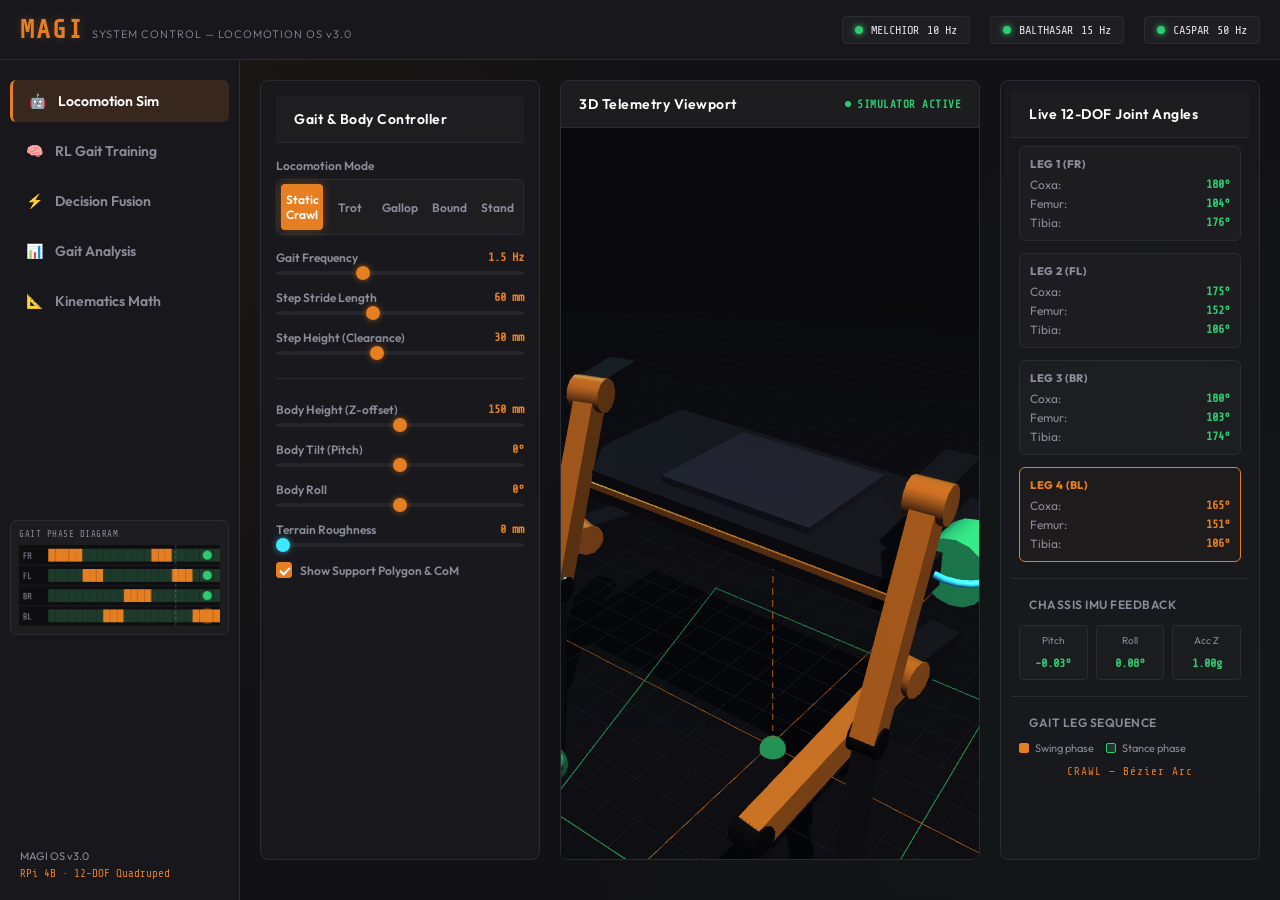
==== simulation/magi_standalone.html @ bf3e26e1 "initial commit: structure repository and add documentation" ====
<!DOCTYPE html>
<html lang="en">
<head>
    <meta charset="UTF-8">
    <meta name="viewport" content="width=device-width, initial-scale=1.0">
    <title>MAGI: Quadruped Locomotion & Decision Simulator</title>
    <meta name="description" content="MAGI OS — real-time 12-DOF quadruped walking simulation with Bézier gait trajectories, reinforcement learning training, neural network policy, and MAGI-3 Caspar decision fusion.">
    <style>
/* MAGI OS Dashboard Styling - style.css */

:root {
    --bg-dark: #121214;
    --bg-card: rgba(26, 26, 31, 0.85);
    --bg-sidebar: #18181c;
    --border-color: #2b2b33;
    
    --color-green: #2ecc71;
    --color-orange: #e67e22;
    --color-red: #e74c3c;
    --color-blue: #3498db;
    --color-text: #e2e2e9;
    --color-text-dim: #8b8b9a;
    --color-accent: #f39c12;

    --font-ui: 'Outfit', sans-serif;
    --font-mono: 'Share Tech Mono', monospace;
    
    --glow-green: 0 0 10px rgba(46, 204, 113, 0.4);
    --glow-orange: 0 0 10px rgba(230, 126, 34, 0.4);
    --glow-red: 0 0 10px rgba(231, 76, 60, 0.4);
}

* {
    box-sizing: border-box;
    margin: 0;
    padding: 0;
}

body {
    background-color: var(--bg-dark);
    color: var(--color-text);
    font-family: var(--font-ui);
    overflow-x: hidden;
    height: 100vh;
    display: flex;
    flex-direction: column;
}

/* Background grid glow overlay */
.glow-bg {
    position: absolute;
    top: 0;
    left: 0;
    width: 100%;
    height: 100%;
    background-image: radial-gradient(circle at 10% 20%, rgba(230, 126, 34, 0.05) 0%, transparent 40%),
                      radial-gradient(circle at 90% 80%, rgba(46, 204, 113, 0.03) 0%, transparent 45%);
    pointer-events: none;
    z-index: -1;
}

/* Header */
.main-header {
    height: 60px;
    background-color: var(--bg-sidebar);
    border-bottom: 1px solid var(--border-color);
    display: flex;
    justify-content: space-between;
    align-items: center;
    padding: 0 20px;
    z-index: 10;
}

.header-logo {
    display: flex;
    align-items: baseline;
    gap: 8px;
}

.logo-magi {
    font-family: var(--font-mono);
    font-size: 26px;
    font-weight: 800;
    color: var(--color-orange);
    letter-spacing: 2px;
    text-shadow: 0 0 8px rgba(230, 126, 34, 0.3);
}

.logo-sub {
    font-size: 11px;
    color: var(--color-text-dim);
    letter-spacing: 1px;
    font-weight: 300;
}

.system-status {
    display: flex;
    gap: 20px;
}

.status-node {
    font-family: var(--font-mono);
    font-size: 12px;
    display: flex;
    align-items: center;
    gap: 8px;
    background: rgba(255, 255, 255, 0.03);
    padding: 6px 12px;
    border-radius: 4px;
    border: 1px solid var(--border-color);
}

.node-dot {
    width: 8px;
    height: 8px;
    border-radius: 50%;
    display: inline-block;
}

.node-dot.ok {
    background-color: var(--color-green);
    box-shadow: 0 0 6px var(--color-green);
}

.node-dot.warn {
    background-color: var(--color-orange);
    box-shadow: 0 0 6px var(--color-orange);
}

.node-dot.error {
    background-color: var(--color-red);
    box-shadow: 0 0 6px var(--color-red);
}

/* Dashboard Layout */
.dashboard-container {
    flex: 1;
    display: flex;
    overflow: hidden;
}

/* Sidebar */
.sidebar {
    width: 240px;
    background-color: var(--bg-sidebar);
    border-right: 1px solid var(--border-color);
    display: flex;
    flex-direction: column;
    justify-content: space-between;
    padding: 20px 0;
}

.nav-menu {
    display: flex;
    flex-direction: column;
    gap: 8px;
    padding: 0 10px;
}

.nav-btn {
    background: none;
    border: none;
    color: var(--color-text-dim);
    font-family: var(--font-ui);
    font-size: 14px;
    font-weight: 600;
    text-align: left;
    padding: 12px 16px;
    border-radius: 6px;
    cursor: pointer;
    display: flex;
    align-items: center;
    gap: 12px;
    transition: all 0.2s ease;
}

.nav-btn:hover {
    color: var(--color-text);
    background-color: rgba(255, 255, 255, 0.03);
}

.nav-btn.active {
    color: #fff;
    background-color: rgba(230, 126, 34, 0.15);
    border-left: 3px solid var(--color-orange);
}

.sidebar-footer {
    padding: 0 20px;
    font-size: 11px;
    color: var(--color-text-dim);
}

.target-device {
    color: var(--color-orange);
    margin-top: 4px;
    font-family: var(--font-mono);
}

/* Workspace */
.workspace {
    flex: 1;
    padding: 20px;
    overflow-y: auto;
}

.tab-content {
    display: none;
    height: 100%;
}

.tab-content.active {
    display: block;
}

/* Grid System */
.grid-layout {
    display: grid;
    grid-template-columns: 320px 1fr 340px;
    gap: 20px;
    height: calc(100vh - 120px);
    min-height: 560px;
}

/* Cards */
.card {
    background-color: var(--bg-card);
    border: 1px solid var(--border-color);
    border-radius: 8px;
    display: flex;
    flex-direction: column;
    overflow: hidden;
    backdrop-filter: blur(8px);
}

.card-header {
    background-color: rgba(255, 255, 255, 0.02);
    border-bottom: 1px solid var(--border-color);
    padding: 14px 18px;
    font-weight: 600;
    font-size: 14px;
    color: #fff;
    letter-spacing: 0.5px;
    display: flex;
    justify-content: space-between;
    align-items: center;
}

.card-sub-header {
    padding: 10px 18px 5px 18px;
    font-weight: 600;
    font-size: 12px;
    color: var(--color-text-dim);
    letter-spacing: 0.5px;
    text-transform: uppercase;
}

/* Controls */
.control-card {
    padding: 15px;
    gap: 15px;
    overflow-y: auto;
}

.control-group {
    display: flex;
    flex-direction: column;
    gap: 6px;
}

.control-group label {
    font-size: 12px;
    color: var(--color-text-dim);
    font-weight: 600;
}

.slider-header {
    display: flex;
    justify-content: space-between;
    font-size: 12px;
    font-weight: 600;
    color: var(--color-text-dim);
}

.slider-header span:last-child {
    font-family: var(--font-mono);
    color: var(--color-orange);
}

/* Range Inputs */
input[type="range"] {
    -webkit-appearance: none;
    width: 100%;
    height: 4px;
    background: #25252b;
    border-radius: 2px;
    outline: none;
}

input[type="range"]::-webkit-slider-thumb {
    -webkit-appearance: none;
    appearance: none;
    width: 14px;
    height: 14px;
    border-radius: 50%;
    background: var(--color-orange);
    cursor: pointer;
    box-shadow: 0 0 6px rgba(230, 126, 34, 0.6);
    transition: transform 0.1s;
}

input[type="range"]::-webkit-slider-thumb:hover {
    transform: scale(1.2);
}

/* Toggle Buttons */
.btn-toggle-group {
    display: grid;
    grid-template-columns: repeat(auto-fit, minmax(60px, 1fr));
    gap: 6px;
    background-color: rgba(255, 255, 255, 0.02);
    border: 1px solid var(--border-color);
    padding: 4px;
    border-radius: 6px;
}

.toggle-btn {
    background: none;
    border: none;
    color: var(--color-text-dim);
    font-family: var(--font-ui);
    font-size: 12px;
    font-weight: 600;
    padding: 8px 4px;
    border-radius: 4px;
    cursor: pointer;
    transition: all 0.15s ease;
}

.toggle-btn:hover {
    color: #fff;
    background-color: rgba(255, 255, 255, 0.02);
}

.toggle-btn.active {
    color: #fff;
    background-color: var(--color-orange);
    box-shadow: var(--glow-orange);
}

/* Buttons */
.btn-row {
    display: flex;
    gap: 10px;
    margin-top: 10px;
}

.btn {
    flex: 1;
    font-family: var(--font-ui);
    font-size: 13px;
    font-weight: 600;
    padding: 10px 14px;
    border-radius: 6px;
    cursor: pointer;
    border: none;
    transition: all 0.2s ease;
    text-align: center;
}

.primary-btn {
    background-color: var(--color-orange);
    color: #fff;
    box-shadow: var(--glow-orange);
}

.primary-btn:hover {
    background-color: #d35400;
}

.secondary-btn {
    background-color: rgba(255, 255, 255, 0.05);
    color: var(--color-text);
    border: 1px solid var(--border-color);
}

.secondary-btn:hover {
    background-color: rgba(255, 255, 255, 0.08);
}

/* Checkbox */
.checkbox-container {
    display: flex !important;
    flex-direction: row !important;
    align-items: center;
    gap: 8px;
    cursor: pointer;
    user-select: none;
}

.checkbox-container input {
    display: none;
}

.checkmark {
    width: 16px;
    height: 16px;
    border: 1px solid var(--border-color);
    background-color: #1e1e24;
    border-radius: 3px;
    display: inline-block;
    position: relative;
}

.checkbox-container input:checked ~ .checkmark {
    background-color: var(--color-orange);
    border-color: var(--color-orange);
}

.checkmark:after {
    content: "";
    position: absolute;
    display: none;
    left: 5px;
    top: 2px;
    width: 4px;
    height: 8px;
    border: solid white;
    border-width: 0 2px 2px 0;
    transform: rotate(45deg);
}

.checkbox-container input:checked ~ .checkmark:after {
    display: block;
}

/* Select */
.custom-select {
    background-color: #1a1a1f;
    border: 1px solid var(--border-color);
    color: var(--color-text);
    padding: 8px 12px;
    border-radius: 6px;
    font-family: var(--font-ui);
    font-size: 13px;
    outline: none;
}

/* Viewport Card */
.viewport-card {
    flex: 1;
    min-height: 500px;
    display: flex;
    flex-direction: column;
}

#canvas-container, #train-canvas-container {
    flex: 1;
    width: 100%;
    min-height: 420px;
    background-color: #09090c;
    position: relative;
    overflow: hidden;
}

.running-indicator {
    font-size: 11px;
    font-family: var(--font-mono);
    color: var(--color-green);
    display: flex;
    align-items: center;
    gap: 6px;
}

.pulse-dot {
    width: 6px;
    height: 6px;
    background-color: var(--color-green);
    border-radius: 50%;
    animation: pulse 1.5s infinite;
}

@keyframes pulse {
    0% { transform: scale(0.9); opacity: 0.5; }
    50% { transform: scale(1.2); opacity: 1; box-shadow: 0 0 8px var(--color-green); }
    100% { transform: scale(0.9); opacity: 0.5; }
}

/* Telemetry Box */
.telemetry-card {
    padding: 10px;
    overflow-y: auto;
}

.servos-grid {
    display: grid;
    grid-template-columns: 1fr;
    gap: 12px;
    padding: 8px;
}

.leg-telemetry-box {
    background-color: rgba(255, 255, 255, 0.02);
    border: 1px solid var(--border-color);
    border-radius: 6px;
    padding: 10px;
}

.leg-telemetry-box.swing {
    border-color: var(--color-orange);
    background-color: rgba(230, 126, 34, 0.02);
}

.leg-title {
    font-size: 11px;
    font-weight: 800;
    color: var(--color-text-dim);
    letter-spacing: 0.5px;
    margin-bottom: 6px;
}

.leg-telemetry-box.swing .leg-title {
    color: var(--color-orange);
}

.servo-row {
    display: flex;
    justify-content: space-between;
    font-size: 12px;
    margin-bottom: 4px;
    color: var(--color-text);
}

.servo-row:last-child {
    margin-bottom: 0;
}

.servo-row span:first-child {
    color: var(--color-text-dim);
}

.servo-val {
    font-family: var(--font-mono);
    color: var(--color-green);
    font-weight: 600;
}

.leg-telemetry-box.swing .servo-val {
    color: var(--color-orange);
}

.imu-display {
    display: grid;
    grid-template-columns: repeat(3, 1fr);
    gap: 8px;
    padding: 8px;
}

.imu-item {
    background-color: rgba(255, 255, 255, 0.01);
    border: 1px solid var(--border-color);
    border-radius: 4px;
    padding: 8px;
    text-align: center;
}

.imu-label {
    display: block;
    font-size: 10px;
    color: var(--color-text-dim);
    margin-bottom: 4px;
}

.imu-value {
    font-family: var(--font-mono);
    font-size: 12px;
    color: var(--color-green);
    font-weight: 600;
}

/* Training layout overrides */
.training-grid {
    grid-template-columns: 300px 1fr 360px;
}

.badge {
    font-size: 10px;
    font-family: var(--font-mono);
    padding: 3px 8px;
    border-radius: 4px;
    font-weight: bold;
}

.badge.idle { background-color: #2c3e50; color: #bdc3c7; }
.badge.training { background-color: var(--color-orange); color: #fff; box-shadow: var(--glow-orange); }

.rl-stats-box {
    display: flex;
    flex-direction: column;
    gap: 10px;
    background-color: rgba(255, 255, 255, 0.01);
    border: 1px solid var(--border-color);
    border-radius: 6px;
    padding: 12px;
}

.rl-stat-row {
    display: flex;
    justify-content: space-between;
    font-size: 12px;
}

.rl-stat-row span {
    color: var(--color-text-dim);
}

.rl-stat-row strong {
    font-family: var(--font-mono);
    color: var(--color-green);
}

.chart-card {
    padding: 15px;
    gap: 15px;
}

.chart-container {
    position: relative;
    height: 220px;
    width: 100%;
}

.reward-breakdown {
    display: flex;
    flex-direction: column;
    gap: 8px;
}

.metric-bullets {
    padding-left: 15px;
    font-size: 11px;
    color: var(--color-text-dim);
    line-height: 1.5;
}

.metric-bullets li {
    margin-bottom: 5px;
}

.metric-bullets strong {
    color: var(--color-text);
}

/* Fusion grid overrides */
.fusion-grid {
    grid-template-columns: 310px 1fr 330px;
}

.help-text {
    font-size: 11px;
    color: var(--color-text-dim);
    line-height: 1.4;
}

.scenario-buttons {
    display: flex;
    flex-direction: column;
    gap: 8px;
    margin-top: 10px;
}

.scenario-btn {
    display: flex;
    align-items: center;
    gap: 12px;
    background-color: rgba(255, 255, 255, 0.02);
    border: 1px solid var(--border-color);
    padding: 10px 14px;
    border-radius: 6px;
    cursor: pointer;
    text-align: left;
    transition: all 0.2s ease;
    width: 100%;
}

.scenario-btn:hover {
    background-color: rgba(255, 255, 255, 0.05);
    border-color: var(--color-text-dim);
}

.scenario-btn.active {
    border-color: var(--color-orange);
    background-color: rgba(230, 126, 34, 0.08);
}

.scen-icon {
    font-size: 20px;
}

.scen-text {
    display: flex;
    flex-direction: column;
}

.scen-text strong {
    font-size: 12px;
    color: #fff;
}

.scen-text span {
    font-size: 10px;
    color: var(--color-text-dim);
    margin-top: 2px;
}

.decision-board-card {
    padding: 15px;
}

.pipeline-visual {
    flex: 1;
    display: flex;
    align-items: center;
    justify-content: space-between;
    padding: 20px;
    gap: 10px;
}

.node-column {
    display: flex;
    flex-direction: column;
    gap: 18px;
    flex: 1;
}

.center-column {
    max-width: 320px;
}

.pipe-node {
    background-color: rgba(255, 255, 255, 0.02);
    border: 1px solid var(--border-color);
    border-radius: 6px;
    padding: 10px;
    display: flex;
    flex-direction: column;
    gap: 6px;
    box-shadow: 0 4px 6px rgba(0, 0, 0, 0.2);
}

.pipe-node-title {
    font-size: 11px;
    font-weight: 800;
    color: var(--color-text-dim);
    letter-spacing: 0.5px;
    text-transform: uppercase;
    border-bottom: 1px solid rgba(255, 255, 255, 0.05);
    padding-bottom: 4px;
}

.pipe-node-body {
    font-size: 10px;
    font-family: var(--font-mono);
    color: var(--color-text-dim);
    line-height: 1.4;
}

.node-arrow {
    font-size: 24px;
    color: var(--border-color);
    user-select: none;
    font-weight: bold;
}

.fusion-active {
    border-color: var(--color-orange);
    box-shadow: var(--glow-orange);
    background-color: rgba(230, 126, 34, 0.02);
}

.fusion-active .pipe-node-title {
    color: var(--color-orange);
}

.rule-list {
    display: flex;
    flex-direction: column;
    gap: 4px;
    margin-top: 4px;
}

.rule-item {
    font-size: 10px;
    padding: 4px 8px;
    background-color: rgba(0, 0, 0, 0.2);
    border-radius: 3px;
    border: 1px solid transparent;
}

.rule-item.active {
    border-color: var(--color-green);
    color: var(--color-green);
    background-color: rgba(46, 204, 113, 0.05);
}

.rule-item.active-danger {
    border-color: var(--color-red);
    color: var(--color-red);
    background-color: rgba(231, 76, 60, 0.05);
    animation: danger-flash 1s infinite alternate;
}

@keyframes danger-flash {
    0% { box-shadow: 0 0 2px var(--color-red); }
    100% { box-shadow: 0 0 10px var(--color-red); }
}

.action-out {
    align-items: center;
    text-align: center;
    padding: 15px 10px;
}

.decision-badge {
    font-family: var(--font-mono);
    font-size: 16px;
    font-weight: 800;
    color: var(--color-green);
    background-color: rgba(46, 204, 113, 0.1);
    border: 1px solid var(--color-green);
    padding: 6px 16px;
    border-radius: 4px;
    margin: 4px 0;
    letter-spacing: 1px;
}

.decision-badge.emergency {
    color: var(--color-red);
    background-color: rgba(231, 76, 60, 0.1);
    border-color: var(--color-red);
    box-shadow: var(--glow-red);
}

.decision-badge.alert {
    color: var(--color-orange);
    background-color: rgba(230, 126, 34, 0.1);
    border-color: var(--color-orange);
    box-shadow: var(--glow-orange);
}

.decision-reason {
    font-size: 11px;
    color: var(--color-text-dim);
    margin-top: 4px;
}

.gait-override-state {
    font-family: var(--font-mono);
    font-size: 11px;
    font-weight: bold;
    color: #fff;
    margin-top: 4px;
}

/* Terminal Log */
.log-card {
    height: 100%;
}

.terminal-log {
    flex: 1;
    background-color: #08080a;
    font-family: var(--font-mono);
    font-size: 11px;
    color: var(--color-green);
    padding: 15px;
    overflow-y: auto;
    display: flex;
    flex-direction: column;
    gap: 6px;
    line-height: 1.4;
    border-top: 1px solid var(--border-color);
}

.log-line {
    word-break: break-all;
}

.log-line.emergency { color: var(--color-red); }
.log-line.alert { color: var(--color-orange); }
.log-line.system { color: var(--color-blue); }

/* Math Tab */
.math-container {
    max-width: 900px;
    margin: 0 auto;
}

.math-content {
    padding: 20px 25px;
    display: flex;
    flex-direction: column;
    gap: 15px;
    line-height: 1.6;
}

.math-content h3 {
    margin-top: 15px;
    border-left: 3px solid var(--color-orange);
    padding-left: 10px;
    font-size: 16px;
    color: #fff;
}

.math-content p {
    font-size: 14px;
    color: var(--color-text-dim);
}

.math-sketch-container {
    display: grid;
    grid-template-columns: 1fr 1fr;
    gap: 20px;
    margin: 10px 0;
}

.formula-block {
    background-color: rgba(255, 255, 255, 0.01);
    border: 1px solid var(--border-color);
    border-radius: 6px;
    padding: 15px;
}

.formula-title {
    font-size: 12px;
    font-weight: 800;
    color: var(--color-text-dim);
    text-transform: uppercase;
    margin-bottom: 6px;
}

.formula-math {
    font-family: var(--font-mono);
    font-size: 18px;
    color: var(--color-orange);
    text-align: center;
    margin: 12px 0;
    text-shadow: 0 0 6px rgba(230, 126, 34, 0.15);
}

.formula-desc {
    font-size: 12px;
    color: var(--color-text-dim);
}

.math-playground {
    display: grid;
    grid-template-columns: 1fr 1fr;
    gap: 20px;
    background-color: rgba(230, 126, 34, 0.02);
    border: 1px solid rgba(230, 126, 34, 0.15);
    border-radius: 8px;
    padding: 15px;
    margin-top: 10px;
}

.playground-outputs {
    background-color: rgba(0, 0, 0, 0.2);
    border: 1px solid var(--border-color);
    border-radius: 6px;
    padding: 12px;
}

.playground-outputs h4 {
    font-size: 12px;
    color: var(--color-text-dim);
    margin-bottom: 10px;
    text-transform: uppercase;
}

.math-result-box {
    display: flex;
    flex-direction: column;
    gap: 8px;
}

.math-res-item {
    font-size: 13px;
    color: var(--color-text-dim);
}

.math-res-item strong {
    font-family: var(--font-mono);
    color: var(--color-green);
    font-size: 14px;
}

.divider {
    height: 1px;
    background-color: var(--border-color);
    margin: 8px 0;
}

/* Custom Scrollbar for premium feel */
::-webkit-scrollbar {
    width: 6px;
    height: 6px;
}

::-webkit-scrollbar-track {
    background: var(--bg-dark);
}

::-webkit-scrollbar-thumb {
    background: #33333e;
    border-radius: 3px;
}

::-webkit-scrollbar-thumb:hover {
    background: var(--color-orange);
}

/* ============================================================
   v3.0 NEW COMPONENTS
   ============================================================ */

/* --- Grid layout additions --------------------------------- */
.sim-grid {
    grid-template-columns: 310px 1fr 300px;
}

.analysis-grid {
    grid-template-columns: 300px 1fr 360px;
}

/* --- Gait buttons (5 options) ------------------------------ */
.gait-btn-group {
    grid-template-columns: repeat(5, 1fr);
}

/* --- Sidebar phase diagram --------------------------------- */
.sidebar-phase-box {
    margin: 0 10px 16px;
    background-color: rgba(255,255,255,0.02);
    border: 1px solid var(--border-color);
    border-radius: 6px;
    padding: 8px;
}

.sidebar-phase-title {
    font-size: 9px;
    font-family: var(--font-mono);
    color: var(--color-text-dim);
    letter-spacing: 0.5px;
    text-transform: uppercase;
    margin-bottom: 6px;
}

#phase-canvas {
    width: 100%;
    display: block;
    border-radius: 3px;
    background: #0b0b0e;
}

/* --- Gait legend ------------------------------------------- */
.gait-legend {
    display: flex;
    gap: 12px;
    padding: 6px 8px;
    font-size: 11px;
    color: var(--color-text-dim);
}

.legend-item {
    display: flex;
    align-items: center;
    gap: 6px;
}

.legend-dot {
    width: 10px;
    height: 10px;
    border-radius: 2px;
    display: inline-block;
}

.swing-dot  { background-color: var(--color-orange); }
.stance-dot { background-color: #1e3a2b; border: 1px solid #2ecc71; }

.gait-type-badge, .gait-type-info {
    font-family: var(--font-mono);
    font-size: 11px;
    color: var(--color-orange);
    padding: 4px 8px;
    text-align: center;
    letter-spacing: 1px;
}

/* --- Gene chromosome canvas -------------------------------- */
.gene-canvas {
    display: block;
    width: 100%;
    background: #0b0b0f;
    border-radius: 4px;
    border: 1px solid var(--border-color);
}

/* --- Agent progress bar ------------------------------------ */
.agent-progress-wrap {
    margin-bottom: 8px;
}

.agent-progress-bar-bg {
    height: 4px;
    background: #1e1e28;
    border-radius: 2px;
    overflow: hidden;
    margin-bottom: 4px;
}

.agent-progress-bar {
    height: 100%;
    background: linear-gradient(90deg, var(--color-green), var(--color-orange));
    border-radius: 2px;
    transition: width 0.3s ease;
}

.agent-progress-lbl {
    font-family: var(--font-mono);
    font-size: 10px;
    color: var(--color-text-dim);
    text-align: right;
}

/* --- Curriculum badge -------------------------------------- */
.curriculum-lbl {
    font-family: var(--font-mono);
    font-size: 10px;
    padding: 2px 8px;
    border-radius: 4px;
    background: rgba(230,126,34,0.12);
    border: 1px solid rgba(230,126,34,0.3);
    color: var(--color-orange);
    transition: color 0.5s;
}

/* --- NNPolicy toggle --------------------------------------- */
.nn-toggle-row { margin-top: 4px; }

.nn-toggle-group {
    display: grid;
    grid-template-columns: 1fr 1fr;
    gap: 6px;
    background-color: rgba(255,255,255,0.02);
    border: 1px solid var(--border-color);
    padding: 4px;
    border-radius: 6px;
}

.nn-badge {
    font-size: 9px;
    color: var(--color-orange);
    margin-left: 4px;
    vertical-align: middle;
}

/* --- Export button ----------------------------------------- */
.export-btn {
    flex: 1;
    background: rgba(61,232,255,0.08);
    border: 1px solid rgba(61,232,255,0.25);
    color: #3de8ff;
    font-family: var(--font-ui);
    font-size: 12px;
    font-weight: 600;
    padding: 9px 12px;
    border-radius: 6px;
    cursor: pointer;
    transition: all 0.2s;
}

.export-btn:hover {
    background: rgba(61,232,255,0.15);
    box-shadow: 0 0 10px rgba(61,232,255,0.2);
}

/* --- Analysis tab ------------------------------------------ */
.ga-stats-grid {
    display: grid;
    grid-template-columns: 1fr 1fr;
    gap: 10px;
    padding: 4px 0;
}

.ga-stat-block {
    background: rgba(255,255,255,0.02);
    border: 1px solid var(--border-color);
    border-radius: 6px;
    padding: 10px;
}

.ga-stat-block.highlight {
    border-color: rgba(230,126,34,0.2);
    background: rgba(230,126,34,0.03);
}

.ga-stat-label {
    font-size: 10px;
    color: var(--color-text-dim);
    text-transform: uppercase;
    letter-spacing: 0.5px;
    margin-bottom: 4px;
}

.ga-stat-value {
    font-family: var(--font-mono);
    font-size: 15px;
    font-weight: 700;
    color: #fff;
}

.ga-stat-value.green  { color: var(--color-green); }
.ga-stat-value.orange { color: var(--color-orange); }

/* Gait sequence table */
.gait-seq-table {
    border: 1px solid var(--border-color);
    border-radius: 6px;
    overflow: hidden;
    font-family: var(--font-mono);
    font-size: 11px;
}

.gait-seq-row {
    display: grid;
    grid-template-columns: 1fr 1fr 1fr 1fr;
    padding: 6px 10px;
    border-bottom: 1px solid var(--border-color);
    color: var(--color-text-dim);
}

.gait-seq-row:last-child { border-bottom: none; }

.gait-seq-row.header-row {
    background: rgba(255,255,255,0.02);
    color: var(--color-text);
    font-weight: 700;
    font-size: 10px;
    text-transform: uppercase;
}

/* Analysis chart */
.analysis-chart {
    height: 200px;
}

/* Phase diagram large */
.phase-diagram-large {
    padding: 8px;
}

#phase-canvas-large {
    width: 100%;
    display: block;
    border-radius: 4px;
    background: #0b0b0e;
    border: 1px solid var(--border-color);
}

/* Foot path canvas */
.foot-path-wrap {
    display: flex;
    align-items: center;
    justify-content: center;
    padding: 10px;
    flex: 1;
}

#foot-path-canvas {
    border-radius: 6px;
    border: 1px solid var(--border-color);
    max-width: 100%;
}

.foot-path-legend {
    display: flex;
    justify-content: center;
    gap: 16px;
    padding: 4px 12px;
    font-family: var(--font-mono);
    font-size: 11px;
}

.fp-legend-item { font-weight: 600; }

/* --- IK Diagram canvas (math tab) -------------------------- */
.math-container {
    max-width: 1100px;
    margin: 0 auto;
}

.math-two-col {
    display: grid;
    grid-template-columns: 1fr 340px;
    gap: 30px;
    align-items: start;
}

.ik-diagram-wrap {
    position: sticky;
    top: 0;
    padding-top: 8px;
}

.ik-canvas {
    border-radius: 6px;
    border: 1px solid var(--border-color);
    background: #0b0b0f;
    width: 100%;
    display: block;
}

/* --- Math tab formula adjustments -------------------------- */
.formula-math {
    font-family: var(--font-mono);
    font-size: 14px;
    color: var(--color-orange);
    text-align: center;
    margin: 10px 0;
    background: rgba(230,126,34,0.05);
    padding: 6px;
    border-radius: 4px;
    letter-spacing: 0.5px;
}

.math-formula-box {
    background: rgba(255,255,255,0.02);
    border: 1px solid var(--border-color);
    border-radius: 6px;
    padding: 14px;
}

.math-formula-box h4 {
    font-size: 12px;
    color: var(--color-text-dim);
    text-transform: uppercase;
    margin-bottom: 8px;
}

/* --- Terrain amplitude slider glow ------------------------- */
#slider-terrain-amp::-webkit-slider-thumb {
    background: #3de8ff;
    box-shadow: 0 0 6px rgba(61,232,255,0.6);
}

/* --- Scrolling ground trail animation ---------------------- */
@keyframes gridScroll {
    from { background-position-x: 0; }
    to   { background-position-x: -20px; }
}

/* --- Responsive tweaks ------------------------------------- */
@media (max-width: 1400px) {
    .sim-grid      { grid-template-columns: 280px 1fr 260px; }
    .training-grid { grid-template-columns: 270px 1fr 320px; }
    .analysis-grid { grid-template-columns: 260px 1fr 300px; }
}

</style>
    <!-- Google Fonts -->
    <link rel="preconnect" href="https://fonts.googleapis.com">
    <link rel="preconnect" href="https://fonts.gstatic.com" crossorigin>
    <link href="https://fonts.googleapis.com/css2?family=Outfit:wght@300;400;600;800&family=Share+Tech+Mono&display=swap" rel="stylesheet">
    <!-- Three.js (local) -->
    <script>
/**
 * @license
 * Copyright 2010-2021 Three.js Authors
 * SPDX-License-Identifier: MIT
 */
!function(t,e){"object"==typeof exports&&"undefined"!=typeof module?e(exports):"function"==typeof define&&define.amd?define(["exports"],e):e((t="undefined"!=typeof globalThis?globalThis:t||self).THREE={})}(this,(function(t){"use strict";const e="128",n=100,i=300,r=301,s=302,a=303,o=304,l=306,c=307,h=1e3,u=1001,d=1002,p=1003,m=1004,f=1005,g=1006,v=1007,y=1008,x=1009,_=1012,w=1014,b=1015,M=1016,S=1020,T=1022,E=1023,A=1026,L=1027,R=33776,C=33777,P=33778,D=33779,I=35840,N=35841,B=35842,z=35843,F=37492,O=37496,H=2300,G=2301,U=2302,k=2400,V=2401,W=2402,j=2500,q=2501,X=3e3,Y=3001,Z=3007,J=3002,Q=3004,K=3005,$=3006,tt=7680,et=35044,nt=35048,it="300 es";class rt{addEventListener(t,e){void 0===this._listeners&&(this._listeners={});const n=this._listeners;void 0===n[t]&&(n[t]=[]),-1===n[t].indexOf(e)&&n[t].push(e)}hasEventListener(t,e){if(void 0===this._listeners)return!1;const n=this._listeners;return void 0!==n[t]&&-1!==n[t].indexOf(e)}removeEventListener(t,e){if(void 0===this._listeners)return;const n=this._listeners[t];if(void 0!==n){const t=n.indexOf(e);-1!==t&&n.splice(t,1)}}dispatchEvent(t){if(void 0===this._listeners)return;const e=this._listeners[t.type];if(void 0!==e){t.target=this;const n=e.slice(0);for(let e=0,i=n.length;e<i;e++)n[e].call(this,t);t.target=null}}}const st=[];for(let t=0;t<256;t++)st[t]=(t<16?"0":"")+t.toString(16);let at=1234567;const ot=Math.PI/180,lt=180/Math.PI;function ct(){const t=4294967295*Math.random()|0,e=4294967295*Math.random()|0,n=4294967295*Math.random()|0,i=4294967295*Math.random()|0;return(st[255&t]+st[t>>8&255]+st[t>>16&255]+st[t>>24&255]+"-"+st[255&e]+st[e>>8&255]+"-"+st[e>>16&15|64]+st[e>>24&255]+"-"+st[63&n|128]+st[n>>8&255]+"-"+st[n>>16&255]+st[n>>24&255]+st[255&i]+st[i>>8&255]+st[i>>16&255]+st[i>>24&255]).toUpperCase()}function ht(t,e,n){return Math.max(e,Math.min(n,t))}function ut(t,e){return(t%e+e)%e}function dt(t,e,n){return(1-n)*t+n*e}function pt(t){return 0==(t&t-1)&&0!==t}function mt(t){return Math.pow(2,Math.ceil(Math.log(t)/Math.LN2))}function ft(t){return Math.pow(2,Math.floor(Math.log(t)/Math.LN2))}var gt=Object.freeze({__proto__:null,DEG2RAD:ot,RAD2DEG:lt,generateUUID:ct,clamp:ht,euclideanModulo:ut,mapLinear:function(t,e,n,i,r){return i+(t-e)*(r-i)/(n-e)},inverseLerp:function(t,e,n){return t!==e?(n-t)/(e-t):0},lerp:dt,damp:function(t,e,n,i){return dt(t,e,1-Math.exp(-n*i))},pingpong:function(t,e=1){return e-Math.abs(ut(t,2*e)-e)},smoothstep:function(t,e,n){return t<=e?0:t>=n?1:(t=(t-e)/(n-e))*t*(3-2*t)},smootherstep:function(t,e,n){return t<=e?0:t>=n?1:(t=(t-e)/(n-e))*t*t*(t*(6*t-15)+10)},randInt:function(t,e){return t+Math.floor(Math.random()*(e-t+1))},randFloat:function(t,e){return t+Math.random()*(e-t)},randFloatSpread:function(t){return t*(.5-Math.random())},seededRandom:function(t){return void 0!==t&&(at=t%2147483647),at=16807*at%2147483647,(at-1)/2147483646},degToRad:function(t){return t*ot},radToDeg:function(t){return t*lt},isPowerOfTwo:pt,ceilPowerOfTwo:mt,floorPowerOfTwo:ft,setQuaternionFromProperEuler:function(t,e,n,i,r){const s=Math.cos,a=Math.sin,o=s(n/2),l=a(n/2),c=s((e+i)/2),h=a((e+i)/2),u=s((e-i)/2),d=a((e-i)/2),p=s((i-e)/2),m=a((i-e)/2);switch(r){case"XYX":t.set(o*h,l*u,l*d,o*c);break;case"YZY":t.set(l*d,o*h,l*u,o*c);break;case"ZXZ":t.set(l*u,l*d,o*h,o*c);break;case"XZX":t.set(o*h,l*m,l*p,o*c);break;case"YXY":t.set(l*p,o*h,l*m,o*c);break;case"ZYZ":t.set(l*m,l*p,o*h,o*c);break;default:console.warn("THREE.MathUtils: .setQuaternionFromProperEuler() encountered an unknown order: "+r)}}});class vt{constructor(t=0,e=0){this.x=t,this.y=e}get width(){return this.x}set width(t){this.x=t}get height(){return this.y}set height(t){this.y=t}set(t,e){return this.x=t,this.y=e,this}setScalar(t){return this.x=t,this.y=t,this}setX(t){return this.x=t,this}setY(t){return this.y=t,this}setComponent(t,e){switch(t){case 0:this.x=e;break;case 1:this.y=e;break;default:throw new Error("index is out of range: "+t)}return this}getComponent(t){switch(t){case 0:return this.x;case 1:return this.y;default:throw new Error("index is out of range: "+t)}}clone(){return new this.constructor(this.x,this.y)}copy(t){return this.x=t.x,this.y=t.y,this}add(t,e){return void 0!==e?(console.warn("THREE.Vector2: .add() now only accepts one argument. Use .addVectors( a, b ) instead."),this.addVectors(t,e)):(this.x+=t.x,this.y+=t.y,this)}addScalar(t){return this.x+=t,this.y+=t,this}addVectors(t,e){return this.x=t.x+e.x,this.y=t.y+e.y,this}addScaledVector(t,e){return this.x+=t.x*e,this.y+=t.y*e,this}sub(t,e){return void 0!==e?(console.warn("THREE.Vector2: .sub() now only accepts one argument. Use .subVectors( a, b ) instead."),this.subVectors(t,e)):(this.x-=t.x,this.y-=t.y,this)}subScalar(t){return this.x-=t,this.y-=t,this}subVectors(t,e){return this.x=t.x-e.x,this.y=t.y-e.y,this}multiply(t){return this.x*=t.x,this.y*=t.y,this}multiplyScalar(t){return this.x*=t,this.y*=t,this}divide(t){return this.x/=t.x,this.y/=t.y,this}divideScalar(t){return this.multiplyScalar(1/t)}applyMatrix3(t){const e=this.x,n=this.y,i=t.elements;return this.x=i[0]*e+i[3]*n+i[6],this.y=i[1]*e+i[4]*n+i[7],this}min(t){return this.x=Math.min(this.x,t.x),this.y=Math.min(this.y,t.y),this}max(t){return this.x=Math.max(this.x,t.x),this.y=Math.max(this.y,t.y),this}clamp(t,e){return this.x=Math.max(t.x,Math.min(e.x,this.x)),this.y=Math.max(t.y,Math.min(e.y,this.y)),this}clampScalar(t,e){return this.x=Math.max(t,Math.min(e,this.x)),this.y=Math.max(t,Math.min(e,this.y)),this}clampLength(t,e){const n=this.length();return this.divideScalar(n||1).multiplyScalar(Math.max(t,Math.min(e,n)))}floor(){return this.x=Math.floor(this.x),this.y=Math.floor(this.y),this}ceil(){return this.x=Math.ceil(this.x),this.y=Math.ceil(this.y),this}round(){return this.x=Math.round(this.x),this.y=Math.round(this.y),this}roundToZero(){return this.x=this.x<0?Math.ceil(this.x):Math.floor(this.x),this.y=this.y<0?Math.ceil(this.y):Math.floor(this.y),this}negate(){return this.x=-this.x,this.y=-this.y,this}dot(t){return this.x*t.x+this.y*t.y}cross(t){return this.x*t.y-this.y*t.x}lengthSq(){return this.x*this.x+this.y*this.y}length(){return Math.sqrt(this.x*this.x+this.y*this.y)}manhattanLength(){return Math.abs(this.x)+Math.abs(this.y)}normalize(){return this.divideScalar(this.length()||1)}angle(){return Math.atan2(-this.y,-this.x)+Math.PI}distanceTo(t){return Math.sqrt(this.distanceToSquared(t))}distanceToSquared(t){const e=this.x-t.x,n=this.y-t.y;return e*e+n*n}manhattanDistanceTo(t){return Math.abs(this.x-t.x)+Math.abs(this.y-t.y)}setLength(t){return this.normalize().multiplyScalar(t)}lerp(t,e){return this.x+=(t.x-this.x)*e,this.y+=(t.y-this.y)*e,this}lerpVectors(t,e,n){return this.x=t.x+(e.x-t.x)*n,this.y=t.y+(e.y-t.y)*n,this}equals(t){return t.x===this.x&&t.y===this.y}fromArray(t,e=0){return this.x=t[e],this.y=t[e+1],this}toArray(t=[],e=0){return t[e]=this.x,t[e+1]=this.y,t}fromBufferAttribute(t,e,n){return void 0!==n&&console.warn("THREE.Vector2: offset has been removed from .fromBufferAttribute()."),this.x=t.getX(e),this.y=t.getY(e),this}rotateAround(t,e){const n=Math.cos(e),i=Math.sin(e),r=this.x-t.x,s=this.y-t.y;return this.x=r*n-s*i+t.x,this.y=r*i+s*n+t.y,this}random(){return this.x=Math.random(),this.y=Math.random(),this}}vt.prototype.isVector2=!0;class yt{constructor(){this.elements=[1,0,0,0,1,0,0,0,1],arguments.length>0&&console.error("THREE.Matrix3: the constructor no longer reads arguments. use .set() instead.")}set(t,e,n,i,r,s,a,o,l){const c=this.elements;return c[0]=t,c[1]=i,c[2]=a,c[3]=e,c[4]=r,c[5]=o,c[6]=n,c[7]=s,c[8]=l,this}identity(){return this.set(1,0,0,0,1,0,0,0,1),this}copy(t){const e=this.elements,n=t.elements;return e[0]=n[0],e[1]=n[1],e[2]=n[2],e[3]=n[3],e[4]=n[4],e[5]=n[5],e[6]=n[6],e[7]=n[7],e[8]=n[8],this}extractBasis(t,e,n){return t.setFromMatrix3Column(this,0),e.setFromMatrix3Column(this,1),n.setFromMatrix3Column(this,2),this}setFromMatrix4(t){const e=t.elements;return this.set(e[0],e[4],e[8],e[1],e[5],e[9],e[2],e[6],e[10]),this}multiply(t){return this.multiplyMatrices(this,t)}premultiply(t){return this.multiplyMatrices(t,this)}multiplyMatrices(t,e){const n=t.elements,i=e.elements,r=this.elements,s=n[0],a=n[3],o=n[6],l=n[1],c=n[4],h=n[7],u=n[2],d=n[5],p=n[8],m=i[0],f=i[3],g=i[6],v=i[1],y=i[4],x=i[7],_=i[2],w=i[5],b=i[8];return r[0]=s*m+a*v+o*_,r[3]=s*f+a*y+o*w,r[6]=s*g+a*x+o*b,r[1]=l*m+c*v+h*_,r[4]=l*f+c*y+h*w,r[7]=l*g+c*x+h*b,r[2]=u*m+d*v+p*_,r[5]=u*f+d*y+p*w,r[8]=u*g+d*x+p*b,this}multiplyScalar(t){const e=this.elements;return e[0]*=t,e[3]*=t,e[6]*=t,e[1]*=t,e[4]*=t,e[7]*=t,e[2]*=t,e[5]*=t,e[8]*=t,this}determinant(){const t=this.elements,e=t[0],n=t[1],i=t[2],r=t[3],s=t[4],a=t[5],o=t[6],l=t[7],c=t[8];return e*s*c-e*a*l-n*r*c+n*a*o+i*r*l-i*s*o}invert(){const t=this.elements,e=t[0],n=t[1],i=t[2],r=t[3],s=t[4],a=t[5],o=t[6],l=t[7],c=t[8],h=c*s-a*l,u=a*o-c*r,d=l*r-s*o,p=e*h+n*u+i*d;if(0===p)return this.set(0,0,0,0,0,0,0,0,0);const m=1/p;return t[0]=h*m,t[1]=(i*l-c*n)*m,t[2]=(a*n-i*s)*m,t[3]=u*m,t[4]=(c*e-i*o)*m,t[5]=(i*r-a*e)*m,t[6]=d*m,t[7]=(n*o-l*e)*m,t[8]=(s*e-n*r)*m,this}transpose(){let t;const e=this.elements;return t=e[1],e[1]=e[3],e[3]=t,t=e[2],e[2]=e[6],e[6]=t,t=e[5],e[5]=e[7],e[7]=t,this}getNormalMatrix(t){return this.setFromMatrix4(t).invert().transpose()}transposeIntoArray(t){const e=this.elements;return t[0]=e[0],t[1]=e[3],t[2]=e[6],t[3]=e[1],t[4]=e[4],t[5]=e[7],t[6]=e[2],t[7]=e[5],t[8]=e[8],this}setUvTransform(t,e,n,i,r,s,a){const o=Math.cos(r),l=Math.sin(r);return this.set(n*o,n*l,-n*(o*s+l*a)+s+t,-i*l,i*o,-i*(-l*s+o*a)+a+e,0,0,1),this}scale(t,e){const n=this.elements;return n[0]*=t,n[3]*=t,n[6]*=t,n[1]*=e,n[4]*=e,n[7]*=e,this}rotate(t){const e=Math.cos(t),n=Math.sin(t),i=this.elements,r=i[0],s=i[3],a=i[6],o=i[1],l=i[4],c=i[7];return i[0]=e*r+n*o,i[3]=e*s+n*l,i[6]=e*a+n*c,i[1]=-n*r+e*o,i[4]=-n*s+e*l,i[7]=-n*a+e*c,this}translate(t,e){const n=this.elements;return n[0]+=t*n[2],n[3]+=t*n[5],n[6]+=t*n[8],n[1]+=e*n[2],n[4]+=e*n[5],n[7]+=e*n[8],this}equals(t){const e=this.elements,n=t.elements;for(let t=0;t<9;t++)if(e[t]!==n[t])return!1;return!0}fromArray(t,e=0){for(let n=0;n<9;n++)this.elements[n]=t[n+e];return this}toArray(t=[],e=0){const n=this.elements;return t[e]=n[0],t[e+1]=n[1],t[e+2]=n[2],t[e+3]=n[3],t[e+4]=n[4],t[e+5]=n[5],t[e+6]=n[6],t[e+7]=n[7],t[e+8]=n[8],t}clone(){return(new this.constructor).fromArray(this.elements)}}let xt;yt.prototype.isMatrix3=!0;class _t{static getDataURL(t){if(/^data:/i.test(t.src))return t.src;if("undefined"==typeof HTMLCanvasElement)return t.src;let e;if(t instanceof HTMLCanvasElement)e=t;else{void 0===xt&&(xt=document.createElementNS("http://www.w3.org/1999/xhtml","canvas")),xt.width=t.width,xt.height=t.height;const n=xt.getContext("2d");t instanceof ImageData?n.putImageData(t,0,0):n.drawImage(t,0,0,t.width,t.height),e=xt}return e.width>2048||e.height>2048?(console.warn("THREE.ImageUtils.getDataURL: Image converted to jpg for performance reasons",t),e.toDataURL("image/jpeg",.6)):e.toDataURL("image/png")}}let wt=0;class bt extends rt{constructor(t=bt.DEFAULT_IMAGE,e=bt.DEFAULT_MAPPING,n=1001,i=1001,r=1006,s=1008,a=1023,o=1009,l=1,c=3e3){super(),Object.defineProperty(this,"id",{value:wt++}),this.uuid=ct(),this.name="",this.image=t,this.mipmaps=[],this.mapping=e,this.wrapS=n,this.wrapT=i,this.magFilter=r,this.minFilter=s,this.anisotropy=l,this.format=a,this.internalFormat=null,this.type=o,this.offset=new vt(0,0),this.repeat=new vt(1,1),this.center=new vt(0,0),this.rotation=0,this.matrixAutoUpdate=!0,this.matrix=new yt,this.generateMipmaps=!0,this.premultiplyAlpha=!1,this.flipY=!0,this.unpackAlignment=4,this.encoding=c,this.version=0,this.onUpdate=null}updateMatrix(){this.matrix.setUvTransform(this.offset.x,this.offset.y,this.repeat.x,this.repeat.y,this.rotation,this.center.x,this.center.y)}clone(){return(new this.constructor).copy(this)}copy(t){return this.name=t.name,this.image=t.image,this.mipmaps=t.mipmaps.slice(0),this.mapping=t.mapping,this.wrapS=t.wrapS,this.wrapT=t.wrapT,this.magFilter=t.magFilter,this.minFilter=t.minFilter,this.anisotropy=t.anisotropy,this.format=t.format,this.internalFormat=t.internalFormat,this.type=t.type,this.offset.copy(t.offset),this.repeat.copy(t.repeat),this.center.copy(t.center),this.rotation=t.rotation,this.matrixAutoUpdate=t.matrixAutoUpdate,this.matrix.copy(t.matrix),this.generateMipmaps=t.generateMipmaps,this.premultiplyAlpha=t.premultiplyAlpha,this.flipY=t.flipY,this.unpackAlignment=t.unpackAlignment,this.encoding=t.encoding,this}toJSON(t){const e=void 0===t||"string"==typeof t;if(!e&&void 0!==t.textures[this.uuid])return t.textures[this.uuid];const n={metadata:{version:4.5,type:"Texture",generator:"Texture.toJSON"},uuid:this.uuid,name:this.name,mapping:this.mapping,repeat:[this.repeat.x,this.repeat.y],offset:[this.offset.x,this.offset.y],center:[this.center.x,this.center.y],rotation:this.rotation,wrap:[this.wrapS,this.wrapT],format:this.format,type:this.type,encoding:this.encoding,minFilter:this.minFilter,magFilter:this.magFilter,anisotropy:this.anisotropy,flipY:this.flipY,premultiplyAlpha:this.premultiplyAlpha,unpackAlignment:this.unpackAlignment};if(void 0!==this.image){const i=this.image;if(void 0===i.uuid&&(i.uuid=ct()),!e&&void 0===t.images[i.uuid]){let e;if(Array.isArray(i)){e=[];for(let t=0,n=i.length;t<n;t++)i[t].isDataTexture?e.push(Mt(i[t].image)):e.push(Mt(i[t]))}else e=Mt(i);t.images[i.uuid]={uuid:i.uuid,url:e}}n.image=i.uuid}return e||(t.textures[this.uuid]=n),n}dispose(){this.dispatchEvent({type:"dispose"})}transformUv(t){if(this.mapping!==i)return t;if(t.applyMatrix3(this.matrix),t.x<0||t.x>1)switch(this.wrapS){case h:t.x=t.x-Math.floor(t.x);break;case u:t.x=t.x<0?0:1;break;case d:1===Math.abs(Math.floor(t.x)%2)?t.x=Math.ceil(t.x)-t.x:t.x=t.x-Math.floor(t.x)}if(t.y<0||t.y>1)switch(this.wrapT){case h:t.y=t.y-Math.floor(t.y);break;case u:t.y=t.y<0?0:1;break;case d:1===Math.abs(Math.floor(t.y)%2)?t.y=Math.ceil(t.y)-t.y:t.y=t.y-Math.floor(t.y)}return this.flipY&&(t.y=1-t.y),t}set needsUpdate(t){!0===t&&this.version++}}function Mt(t){return"undefined"!=typeof HTMLImageElement&&t instanceof HTMLImageElement||"undefined"!=typeof HTMLCanvasElement&&t instanceof HTMLCanvasElement||"undefined"!=typeof ImageBitmap&&t instanceof ImageBitmap?_t.getDataURL(t):t.data?{data:Array.prototype.slice.call(t.data),width:t.width,height:t.height,type:t.data.constructor.name}:(console.warn("THREE.Texture: Unable to serialize Texture."),{})}bt.DEFAULT_IMAGE=void 0,bt.DEFAULT_MAPPING=i,bt.prototype.isTexture=!0;class St{constructor(t=0,e=0,n=0,i=1){this.x=t,this.y=e,this.z=n,this.w=i}get width(){return this.z}set width(t){this.z=t}get height(){return this.w}set height(t){this.w=t}set(t,e,n,i){return this.x=t,this.y=e,this.z=n,this.w=i,this}setScalar(t){return this.x=t,this.y=t,this.z=t,this.w=t,this}setX(t){return this.x=t,this}setY(t){return this.y=t,this}setZ(t){return this.z=t,this}setW(t){return this.w=t,this}setComponent(t,e){switch(t){case 0:this.x=e;break;case 1:this.y=e;break;case 2:this.z=e;break;case 3:this.w=e;break;default:throw new Error("index is out of range: "+t)}return this}getComponent(t){switch(t){case 0:return this.x;case 1:return this.y;case 2:return this.z;case 3:return this.w;default:throw new Error("index is out of range: "+t)}}clone(){return new this.constructor(this.x,this.y,this.z,this.w)}copy(t){return this.x=t.x,this.y=t.y,this.z=t.z,this.w=void 0!==t.w?t.w:1,this}add(t,e){return void 0!==e?(console.warn("THREE.Vector4: .add() now only accepts one argument. Use .addVectors( a, b ) instead."),this.addVectors(t,e)):(this.x+=t.x,this.y+=t.y,this.z+=t.z,this.w+=t.w,this)}addScalar(t){return this.x+=t,this.y+=t,this.z+=t,this.w+=t,this}addVectors(t,e){return this.x=t.x+e.x,this.y=t.y+e.y,this.z=t.z+e.z,this.w=t.w+e.w,this}addScaledVector(t,e){return this.x+=t.x*e,this.y+=t.y*e,this.z+=t.z*e,this.w+=t.w*e,this}sub(t,e){return void 0!==e?(console.warn("THREE.Vector4: .sub() now only accepts one argument. Use .subVectors( a, b ) instead."),this.subVectors(t,e)):(this.x-=t.x,this.y-=t.y,this.z-=t.z,this.w-=t.w,this)}subScalar(t){return this.x-=t,this.y-=t,this.z-=t,this.w-=t,this}subVectors(t,e){return this.x=t.x-e.x,this.y=t.y-e.y,this.z=t.z-e.z,this.w=t.w-e.w,this}multiply(t){return this.x*=t.x,this.y*=t.y,this.z*=t.z,this.w*=t.w,this}multiplyScalar(t){return this.x*=t,this.y*=t,this.z*=t,this.w*=t,this}applyMatrix4(t){const e=this.x,n=this.y,i=this.z,r=this.w,s=t.elements;return this.x=s[0]*e+s[4]*n+s[8]*i+s[12]*r,this.y=s[1]*e+s[5]*n+s[9]*i+s[13]*r,this.z=s[2]*e+s[6]*n+s[10]*i+s[14]*r,this.w=s[3]*e+s[7]*n+s[11]*i+s[15]*r,this}divideScalar(t){return this.multiplyScalar(1/t)}setAxisAngleFromQuaternion(t){this.w=2*Math.acos(t.w);const e=Math.sqrt(1-t.w*t.w);return e<1e-4?(this.x=1,this.y=0,this.z=0):(this.x=t.x/e,this.y=t.y/e,this.z=t.z/e),this}setAxisAngleFromRotationMatrix(t){let e,n,i,r;const s=.01,a=.1,o=t.elements,l=o[0],c=o[4],h=o[8],u=o[1],d=o[5],p=o[9],m=o[2],f=o[6],g=o[10];if(Math.abs(c-u)<s&&Math.abs(h-m)<s&&Math.abs(p-f)<s){if(Math.abs(c+u)<a&&Math.abs(h+m)<a&&Math.abs(p+f)<a&&Math.abs(l+d+g-3)<a)return this.set(1,0,0,0),this;e=Math.PI;const t=(l+1)/2,o=(d+1)/2,v=(g+1)/2,y=(c+u)/4,x=(h+m)/4,_=(p+f)/4;return t>o&&t>v?t<s?(n=0,i=.707106781,r=.707106781):(n=Math.sqrt(t),i=y/n,r=x/n):o>v?o<s?(n=.707106781,i=0,r=.707106781):(i=Math.sqrt(o),n=y/i,r=_/i):v<s?(n=.707106781,i=.707106781,r=0):(r=Math.sqrt(v),n=x/r,i=_/r),this.set(n,i,r,e),this}let v=Math.sqrt((f-p)*(f-p)+(h-m)*(h-m)+(u-c)*(u-c));return Math.abs(v)<.001&&(v=1),this.x=(f-p)/v,this.y=(h-m)/v,this.z=(u-c)/v,this.w=Math.acos((l+d+g-1)/2),this}min(t){return this.x=Math.min(this.x,t.x),this.y=Math.min(this.y,t.y),this.z=Math.min(this.z,t.z),this.w=Math.min(this.w,t.w),this}max(t){return this.x=Math.max(this.x,t.x),this.y=Math.max(this.y,t.y),this.z=Math.max(this.z,t.z),this.w=Math.max(this.w,t.w),this}clamp(t,e){return this.x=Math.max(t.x,Math.min(e.x,this.x)),this.y=Math.max(t.y,Math.min(e.y,this.y)),this.z=Math.max(t.z,Math.min(e.z,this.z)),this.w=Math.max(t.w,Math.min(e.w,this.w)),this}clampScalar(t,e){return this.x=Math.max(t,Math.min(e,this.x)),this.y=Math.max(t,Math.min(e,this.y)),this.z=Math.max(t,Math.min(e,this.z)),this.w=Math.max(t,Math.min(e,this.w)),this}clampLength(t,e){const n=this.length();return this.divideScalar(n||1).multiplyScalar(Math.max(t,Math.min(e,n)))}floor(){return this.x=Math.floor(this.x),this.y=Math.floor(this.y),this.z=Math.floor(this.z),this.w=Math.floor(this.w),this}ceil(){return this.x=Math.ceil(this.x),this.y=Math.ceil(this.y),this.z=Math.ceil(this.z),this.w=Math.ceil(this.w),this}round(){return this.x=Math.round(this.x),this.y=Math.round(this.y),this.z=Math.round(this.z),this.w=Math.round(this.w),this}roundToZero(){return this.x=this.x<0?Math.ceil(this.x):Math.floor(this.x),this.y=this.y<0?Math.ceil(this.y):Math.floor(this.y),this.z=this.z<0?Math.ceil(this.z):Math.floor(this.z),this.w=this.w<0?Math.ceil(this.w):Math.floor(this.w),this}negate(){return this.x=-this.x,this.y=-this.y,this.z=-this.z,this.w=-this.w,this}dot(t){return this.x*t.x+this.y*t.y+this.z*t.z+this.w*t.w}lengthSq(){return this.x*this.x+this.y*this.y+this.z*this.z+this.w*this.w}length(){return Math.sqrt(this.x*this.x+this.y*this.y+this.z*this.z+this.w*this.w)}manhattanLength(){return Math.abs(this.x)+Math.abs(this.y)+Math.abs(this.z)+Math.abs(this.w)}normalize(){return this.divideScalar(this.length()||1)}setLength(t){return this.normalize().multiplyScalar(t)}lerp(t,e){return this.x+=(t.x-this.x)*e,this.y+=(t.y-this.y)*e,this.z+=(t.z-this.z)*e,this.w+=(t.w-this.w)*e,this}lerpVectors(t,e,n){return this.x=t.x+(e.x-t.x)*n,this.y=t.y+(e.y-t.y)*n,this.z=t.z+(e.z-t.z)*n,this.w=t.w+(e.w-t.w)*n,this}equals(t){return t.x===this.x&&t.y===this.y&&t.z===this.z&&t.w===this.w}fromArray(t,e=0){return this.x=t[e],this.y=t[e+1],this.z=t[e+2],this.w=t[e+3],this}toArray(t=[],e=0){return t[e]=this.x,t[e+1]=this.y,t[e+2]=this.z,t[e+3]=this.w,t}fromBufferAttribute(t,e,n){return void 0!==n&&console.warn("THREE.Vector4: offset has been removed from .fromBufferAttribute()."),this.x=t.getX(e),this.y=t.getY(e),this.z=t.getZ(e),this.w=t.getW(e),this}random(){return this.x=Math.random(),this.y=Math.random(),this.z=Math.random(),this.w=Math.random(),this}}St.prototype.isVector4=!0;class Tt extends rt{constructor(t,e,n){super(),this.width=t,this.height=e,this.depth=1,this.scissor=new St(0,0,t,e),this.scissorTest=!1,this.viewport=new St(0,0,t,e),n=n||{},this.texture=new bt(void 0,n.mapping,n.wrapS,n.wrapT,n.magFilter,n.minFilter,n.format,n.type,n.anisotropy,n.encoding),this.texture.image={},this.texture.image.width=t,this.texture.image.height=e,this.texture.image.depth=1,this.texture.generateMipmaps=void 0!==n.generateMipmaps&&n.generateMipmaps,this.texture.minFilter=void 0!==n.minFilter?n.minFilter:g,this.depthBuffer=void 0===n.depthBuffer||n.depthBuffer,this.stencilBuffer=void 0!==n.stencilBuffer&&n.stencilBuffer,this.depthTexture=void 0!==n.depthTexture?n.depthTexture:null}setTexture(t){t.image={width:this.width,height:this.height,depth:this.depth},this.texture=t}setSize(t,e,n=1){this.width===t&&this.height===e&&this.depth===n||(this.width=t,this.height=e,this.depth=n,this.texture.image.width=t,this.texture.image.height=e,this.texture.image.depth=n,this.dispose()),this.viewport.set(0,0,t,e),this.scissor.set(0,0,t,e)}clone(){return(new this.constructor).copy(this)}copy(t){return this.width=t.width,this.height=t.height,this.depth=t.depth,this.viewport.copy(t.viewport),this.texture=t.texture.clone(),this.depthBuffer=t.depthBuffer,this.stencilBuffer=t.stencilBuffer,this.depthTexture=t.depthTexture,this}dispose(){this.dispatchEvent({type:"dispose"})}}Tt.prototype.isWebGLRenderTarget=!0;class Et extends Tt{constructor(t,e,n){super(t,e,n),this.samples=4}copy(t){return super.copy.call(this,t),this.samples=t.samples,this}}Et.prototype.isWebGLMultisampleRenderTarget=!0;class At{constructor(t=0,e=0,n=0,i=1){this._x=t,this._y=e,this._z=n,this._w=i}static slerp(t,e,n,i){return console.warn("THREE.Quaternion: Static .slerp() has been deprecated. Use qm.slerpQuaternions( qa, qb, t ) instead."),n.slerpQuaternions(t,e,i)}static slerpFlat(t,e,n,i,r,s,a){let o=n[i+0],l=n[i+1],c=n[i+2],h=n[i+3];const u=r[s+0],d=r[s+1],p=r[s+2],m=r[s+3];if(0===a)return t[e+0]=o,t[e+1]=l,t[e+2]=c,void(t[e+3]=h);if(1===a)return t[e+0]=u,t[e+1]=d,t[e+2]=p,void(t[e+3]=m);if(h!==m||o!==u||l!==d||c!==p){let t=1-a;const e=o*u+l*d+c*p+h*m,n=e>=0?1:-1,i=1-e*e;if(i>Number.EPSILON){const r=Math.sqrt(i),s=Math.atan2(r,e*n);t=Math.sin(t*s)/r,a=Math.sin(a*s)/r}const r=a*n;if(o=o*t+u*r,l=l*t+d*r,c=c*t+p*r,h=h*t+m*r,t===1-a){const t=1/Math.sqrt(o*o+l*l+c*c+h*h);o*=t,l*=t,c*=t,h*=t}}t[e]=o,t[e+1]=l,t[e+2]=c,t[e+3]=h}static multiplyQuaternionsFlat(t,e,n,i,r,s){const a=n[i],o=n[i+1],l=n[i+2],c=n[i+3],h=r[s],u=r[s+1],d=r[s+2],p=r[s+3];return t[e]=a*p+c*h+o*d-l*u,t[e+1]=o*p+c*u+l*h-a*d,t[e+2]=l*p+c*d+a*u-o*h,t[e+3]=c*p-a*h-o*u-l*d,t}get x(){return this._x}set x(t){this._x=t,this._onChangeCallback()}get y(){return this._y}set y(t){this._y=t,this._onChangeCallback()}get z(){return this._z}set z(t){this._z=t,this._onChangeCallback()}get w(){return this._w}set w(t){this._w=t,this._onChangeCallback()}set(t,e,n,i){return this._x=t,this._y=e,this._z=n,this._w=i,this._onChangeCallback(),this}clone(){return new this.constructor(this._x,this._y,this._z,this._w)}copy(t){return this._x=t.x,this._y=t.y,this._z=t.z,this._w=t.w,this._onChangeCallback(),this}setFromEuler(t,e){if(!t||!t.isEuler)throw new Error("THREE.Quaternion: .setFromEuler() now expects an Euler rotation rather than a Vector3 and order.");const n=t._x,i=t._y,r=t._z,s=t._order,a=Math.cos,o=Math.sin,l=a(n/2),c=a(i/2),h=a(r/2),u=o(n/2),d=o(i/2),p=o(r/2);switch(s){case"XYZ":this._x=u*c*h+l*d*p,this._y=l*d*h-u*c*p,this._z=l*c*p+u*d*h,this._w=l*c*h-u*d*p;break;case"YXZ":this._x=u*c*h+l*d*p,this._y=l*d*h-u*c*p,this._z=l*c*p-u*d*h,this._w=l*c*h+u*d*p;break;case"ZXY":this._x=u*c*h-l*d*p,this._y=l*d*h+u*c*p,this._z=l*c*p+u*d*h,this._w=l*c*h-u*d*p;break;case"ZYX":this._x=u*c*h-l*d*p,this._y=l*d*h+u*c*p,this._z=l*c*p-u*d*h,this._w=l*c*h+u*d*p;break;case"YZX":this._x=u*c*h+l*d*p,this._y=l*d*h+u*c*p,this._z=l*c*p-u*d*h,this._w=l*c*h-u*d*p;break;case"XZY":this._x=u*c*h-l*d*p,this._y=l*d*h-u*c*p,this._z=l*c*p+u*d*h,this._w=l*c*h+u*d*p;break;default:console.warn("THREE.Quaternion: .setFromEuler() encountered an unknown order: "+s)}return!1!==e&&this._onChangeCallback(),this}setFromAxisAngle(t,e){const n=e/2,i=Math.sin(n);return this._x=t.x*i,this._y=t.y*i,this._z=t.z*i,this._w=Math.cos(n),this._onChangeCallback(),this}setFromRotationMatrix(t){const e=t.elements,n=e[0],i=e[4],r=e[8],s=e[1],a=e[5],o=e[9],l=e[2],c=e[6],h=e[10],u=n+a+h;if(u>0){const t=.5/Math.sqrt(u+1);this._w=.25/t,this._x=(c-o)*t,this._y=(r-l)*t,this._z=(s-i)*t}else if(n>a&&n>h){const t=2*Math.sqrt(1+n-a-h);this._w=(c-o)/t,this._x=.25*t,this._y=(i+s)/t,this._z=(r+l)/t}else if(a>h){const t=2*Math.sqrt(1+a-n-h);this._w=(r-l)/t,this._x=(i+s)/t,this._y=.25*t,this._z=(o+c)/t}else{const t=2*Math.sqrt(1+h-n-a);this._w=(s-i)/t,this._x=(r+l)/t,this._y=(o+c)/t,this._z=.25*t}return this._onChangeCallback(),this}setFromUnitVectors(t,e){let n=t.dot(e)+1;return n<Number.EPSILON?(n=0,Math.abs(t.x)>Math.abs(t.z)?(this._x=-t.y,this._y=t.x,this._z=0,this._w=n):(this._x=0,this._y=-t.z,this._z=t.y,this._w=n)):(this._x=t.y*e.z-t.z*e.y,this._y=t.z*e.x-t.x*e.z,this._z=t.x*e.y-t.y*e.x,this._w=n),this.normalize()}angleTo(t){return 2*Math.acos(Math.abs(ht(this.dot(t),-1,1)))}rotateTowards(t,e){const n=this.angleTo(t);if(0===n)return this;const i=Math.min(1,e/n);return this.slerp(t,i),this}identity(){return this.set(0,0,0,1)}invert(){return this.conjugate()}conjugate(){return this._x*=-1,this._y*=-1,this._z*=-1,this._onChangeCallback(),this}dot(t){return this._x*t._x+this._y*t._y+this._z*t._z+this._w*t._w}lengthSq(){return this._x*this._x+this._y*this._y+this._z*this._z+this._w*this._w}length(){return Math.sqrt(this._x*this._x+this._y*this._y+this._z*this._z+this._w*this._w)}normalize(){let t=this.length();return 0===t?(this._x=0,this._y=0,this._z=0,this._w=1):(t=1/t,this._x=this._x*t,this._y=this._y*t,this._z=this._z*t,this._w=this._w*t),this._onChangeCallback(),this}multiply(t,e){return void 0!==e?(console.warn("THREE.Quaternion: .multiply() now only accepts one argument. Use .multiplyQuaternions( a, b ) instead."),this.multiplyQuaternions(t,e)):this.multiplyQuaternions(this,t)}premultiply(t){return this.multiplyQuaternions(t,this)}multiplyQuaternions(t,e){const n=t._x,i=t._y,r=t._z,s=t._w,a=e._x,o=e._y,l=e._z,c=e._w;return this._x=n*c+s*a+i*l-r*o,this._y=i*c+s*o+r*a-n*l,this._z=r*c+s*l+n*o-i*a,this._w=s*c-n*a-i*o-r*l,this._onChangeCallback(),this}slerp(t,e){if(0===e)return this;if(1===e)return this.copy(t);const n=this._x,i=this._y,r=this._z,s=this._w;let a=s*t._w+n*t._x+i*t._y+r*t._z;if(a<0?(this._w=-t._w,this._x=-t._x,this._y=-t._y,this._z=-t._z,a=-a):this.copy(t),a>=1)return this._w=s,this._x=n,this._y=i,this._z=r,this;const o=1-a*a;if(o<=Number.EPSILON){const t=1-e;return this._w=t*s+e*this._w,this._x=t*n+e*this._x,this._y=t*i+e*this._y,this._z=t*r+e*this._z,this.normalize(),this._onChangeCallback(),this}const l=Math.sqrt(o),c=Math.atan2(l,a),h=Math.sin((1-e)*c)/l,u=Math.sin(e*c)/l;return this._w=s*h+this._w*u,this._x=n*h+this._x*u,this._y=i*h+this._y*u,this._z=r*h+this._z*u,this._onChangeCallback(),this}slerpQuaternions(t,e,n){this.copy(t).slerp(e,n)}equals(t){return t._x===this._x&&t._y===this._y&&t._z===this._z&&t._w===this._w}fromArray(t,e=0){return this._x=t[e],this._y=t[e+1],this._z=t[e+2],this._w=t[e+3],this._onChangeCallback(),this}toArray(t=[],e=0){return t[e]=this._x,t[e+1]=this._y,t[e+2]=this._z,t[e+3]=this._w,t}fromBufferAttribute(t,e){return this._x=t.getX(e),this._y=t.getY(e),this._z=t.getZ(e),this._w=t.getW(e),this}_onChange(t){return this._onChangeCallback=t,this}_onChangeCallback(){}}At.prototype.isQuaternion=!0;class Lt{constructor(t=0,e=0,n=0){this.x=t,this.y=e,this.z=n}set(t,e,n){return void 0===n&&(n=this.z),this.x=t,this.y=e,this.z=n,this}setScalar(t){return this.x=t,this.y=t,this.z=t,this}setX(t){return this.x=t,this}setY(t){return this.y=t,this}setZ(t){return this.z=t,this}setComponent(t,e){switch(t){case 0:this.x=e;break;case 1:this.y=e;break;case 2:this.z=e;break;default:throw new Error("index is out of range: "+t)}return this}getComponent(t){switch(t){case 0:return this.x;case 1:return this.y;case 2:return this.z;default:throw new Error("index is out of range: "+t)}}clone(){return new this.constructor(this.x,this.y,this.z)}copy(t){return this.x=t.x,this.y=t.y,this.z=t.z,this}add(t,e){return void 0!==e?(console.warn("THREE.Vector3: .add() now only accepts one argument. Use .addVectors( a, b ) instead."),this.addVectors(t,e)):(this.x+=t.x,this.y+=t.y,this.z+=t.z,this)}addScalar(t){return this.x+=t,this.y+=t,this.z+=t,this}addVectors(t,e){return this.x=t.x+e.x,this.y=t.y+e.y,this.z=t.z+e.z,this}addScaledVector(t,e){return this.x+=t.x*e,this.y+=t.y*e,this.z+=t.z*e,this}sub(t,e){return void 0!==e?(console.warn("THREE.Vector3: .sub() now only accepts one argument. Use .subVectors( a, b ) instead."),this.subVectors(t,e)):(this.x-=t.x,this.y-=t.y,this.z-=t.z,this)}subScalar(t){return this.x-=t,this.y-=t,this.z-=t,this}subVectors(t,e){return this.x=t.x-e.x,this.y=t.y-e.y,this.z=t.z-e.z,this}multiply(t,e){return void 0!==e?(console.warn("THREE.Vector3: .multiply() now only accepts one argument. Use .multiplyVectors( a, b ) instead."),this.multiplyVectors(t,e)):(this.x*=t.x,this.y*=t.y,this.z*=t.z,this)}multiplyScalar(t){return this.x*=t,this.y*=t,this.z*=t,this}multiplyVectors(t,e){return this.x=t.x*e.x,this.y=t.y*e.y,this.z=t.z*e.z,this}applyEuler(t){return t&&t.isEuler||console.error("THREE.Vector3: .applyEuler() now expects an Euler rotation rather than a Vector3 and order."),this.applyQuaternion(Ct.setFromEuler(t))}applyAxisAngle(t,e){return this.applyQuaternion(Ct.setFromAxisAngle(t,e))}applyMatrix3(t){const e=this.x,n=this.y,i=this.z,r=t.elements;return this.x=r[0]*e+r[3]*n+r[6]*i,this.y=r[1]*e+r[4]*n+r[7]*i,this.z=r[2]*e+r[5]*n+r[8]*i,this}applyNormalMatrix(t){return this.applyMatrix3(t).normalize()}applyMatrix4(t){const e=this.x,n=this.y,i=this.z,r=t.elements,s=1/(r[3]*e+r[7]*n+r[11]*i+r[15]);return this.x=(r[0]*e+r[4]*n+r[8]*i+r[12])*s,this.y=(r[1]*e+r[5]*n+r[9]*i+r[13])*s,this.z=(r[2]*e+r[6]*n+r[10]*i+r[14])*s,this}applyQuaternion(t){const e=this.x,n=this.y,i=this.z,r=t.x,s=t.y,a=t.z,o=t.w,l=o*e+s*i-a*n,c=o*n+a*e-r*i,h=o*i+r*n-s*e,u=-r*e-s*n-a*i;return this.x=l*o+u*-r+c*-a-h*-s,this.y=c*o+u*-s+h*-r-l*-a,this.z=h*o+u*-a+l*-s-c*-r,this}project(t){return this.applyMatrix4(t.matrixWorldInverse).applyMatrix4(t.projectionMatrix)}unproject(t){return this.applyMatrix4(t.projectionMatrixInverse).applyMatrix4(t.matrixWorld)}transformDirection(t){const e=this.x,n=this.y,i=this.z,r=t.elements;return this.x=r[0]*e+r[4]*n+r[8]*i,this.y=r[1]*e+r[5]*n+r[9]*i,this.z=r[2]*e+r[6]*n+r[10]*i,this.normalize()}divide(t){return this.x/=t.x,this.y/=t.y,this.z/=t.z,this}divideScalar(t){return this.multiplyScalar(1/t)}min(t){return this.x=Math.min(this.x,t.x),this.y=Math.min(this.y,t.y),this.z=Math.min(this.z,t.z),this}max(t){return this.x=Math.max(this.x,t.x),this.y=Math.max(this.y,t.y),this.z=Math.max(this.z,t.z),this}clamp(t,e){return this.x=Math.max(t.x,Math.min(e.x,this.x)),this.y=Math.max(t.y,Math.min(e.y,this.y)),this.z=Math.max(t.z,Math.min(e.z,this.z)),this}clampScalar(t,e){return this.x=Math.max(t,Math.min(e,this.x)),this.y=Math.max(t,Math.min(e,this.y)),this.z=Math.max(t,Math.min(e,this.z)),this}clampLength(t,e){const n=this.length();return this.divideScalar(n||1).multiplyScalar(Math.max(t,Math.min(e,n)))}floor(){return this.x=Math.floor(this.x),this.y=Math.floor(this.y),this.z=Math.floor(this.z),this}ceil(){return this.x=Math.ceil(this.x),this.y=Math.ceil(this.y),this.z=Math.ceil(this.z),this}round(){return this.x=Math.round(this.x),this.y=Math.round(this.y),this.z=Math.round(this.z),this}roundToZero(){return this.x=this.x<0?Math.ceil(this.x):Math.floor(this.x),this.y=this.y<0?Math.ceil(this.y):Math.floor(this.y),this.z=this.z<0?Math.ceil(this.z):Math.floor(this.z),this}negate(){return this.x=-this.x,this.y=-this.y,this.z=-this.z,this}dot(t){return this.x*t.x+this.y*t.y+this.z*t.z}lengthSq(){return this.x*this.x+this.y*this.y+this.z*this.z}length(){return Math.sqrt(this.x*this.x+this.y*this.y+this.z*this.z)}manhattanLength(){return Math.abs(this.x)+Math.abs(this.y)+Math.abs(this.z)}normalize(){return this.divideScalar(this.length()||1)}setLength(t){return this.normalize().multiplyScalar(t)}lerp(t,e){return this.x+=(t.x-this.x)*e,this.y+=(t.y-this.y)*e,this.z+=(t.z-this.z)*e,this}lerpVectors(t,e,n){return this.x=t.x+(e.x-t.x)*n,this.y=t.y+(e.y-t.y)*n,this.z=t.z+(e.z-t.z)*n,this}cross(t,e){return void 0!==e?(console.warn("THREE.Vector3: .cross() now only accepts one argument. Use .crossVectors( a, b ) instead."),this.crossVectors(t,e)):this.crossVectors(this,t)}crossVectors(t,e){const n=t.x,i=t.y,r=t.z,s=e.x,a=e.y,o=e.z;return this.x=i*o-r*a,this.y=r*s-n*o,this.z=n*a-i*s,this}projectOnVector(t){const e=t.lengthSq();if(0===e)return this.set(0,0,0);const n=t.dot(this)/e;return this.copy(t).multiplyScalar(n)}projectOnPlane(t){return Rt.copy(this).projectOnVector(t),this.sub(Rt)}reflect(t){return this.sub(Rt.copy(t).multiplyScalar(2*this.dot(t)))}angleTo(t){const e=Math.sqrt(this.lengthSq()*t.lengthSq());if(0===e)return Math.PI/2;const n=this.dot(t)/e;return Math.acos(ht(n,-1,1))}distanceTo(t){return Math.sqrt(this.distanceToSquared(t))}distanceToSquared(t){const e=this.x-t.x,n=this.y-t.y,i=this.z-t.z;return e*e+n*n+i*i}manhattanDistanceTo(t){return Math.abs(this.x-t.x)+Math.abs(this.y-t.y)+Math.abs(this.z-t.z)}setFromSpherical(t){return this.setFromSphericalCoords(t.radius,t.phi,t.theta)}setFromSphericalCoords(t,e,n){const i=Math.sin(e)*t;return this.x=i*Math.sin(n),this.y=Math.cos(e)*t,this.z=i*Math.cos(n),this}setFromCylindrical(t){return this.setFromCylindricalCoords(t.radius,t.theta,t.y)}setFromCylindricalCoords(t,e,n){return this.x=t*Math.sin(e),this.y=n,this.z=t*Math.cos(e),this}setFromMatrixPosition(t){const e=t.elements;return this.x=e[12],this.y=e[13],this.z=e[14],this}setFromMatrixScale(t){const e=this.setFromMatrixColumn(t,0).length(),n=this.setFromMatrixColumn(t,1).length(),i=this.setFromMatrixColumn(t,2).length();return this.x=e,this.y=n,this.z=i,this}setFromMatrixColumn(t,e){return this.fromArray(t.elements,4*e)}setFromMatrix3Column(t,e){return this.fromArray(t.elements,3*e)}equals(t){return t.x===this.x&&t.y===this.y&&t.z===this.z}fromArray(t,e=0){return this.x=t[e],this.y=t[e+1],this.z=t[e+2],this}toArray(t=[],e=0){return t[e]=this.x,t[e+1]=this.y,t[e+2]=this.z,t}fromBufferAttribute(t,e,n){return void 0!==n&&console.warn("THREE.Vector3: offset has been removed from .fromBufferAttribute()."),this.x=t.getX(e),this.y=t.getY(e),this.z=t.getZ(e),this}random(){return this.x=Math.random(),this.y=Math.random(),this.z=Math.random(),this}}Lt.prototype.isVector3=!0;const Rt=new Lt,Ct=new At;class Pt{constructor(t=new Lt(1/0,1/0,1/0),e=new Lt(-1/0,-1/0,-1/0)){this.min=t,this.max=e}set(t,e){return this.min.copy(t),this.max.copy(e),this}setFromArray(t){let e=1/0,n=1/0,i=1/0,r=-1/0,s=-1/0,a=-1/0;for(let o=0,l=t.length;o<l;o+=3){const l=t[o],c=t[o+1],h=t[o+2];l<e&&(e=l),c<n&&(n=c),h<i&&(i=h),l>r&&(r=l),c>s&&(s=c),h>a&&(a=h)}return this.min.set(e,n,i),this.max.set(r,s,a),this}setFromBufferAttribute(t){let e=1/0,n=1/0,i=1/0,r=-1/0,s=-1/0,a=-1/0;for(let o=0,l=t.count;o<l;o++){const l=t.getX(o),c=t.getY(o),h=t.getZ(o);l<e&&(e=l),c<n&&(n=c),h<i&&(i=h),l>r&&(r=l),c>s&&(s=c),h>a&&(a=h)}return this.min.set(e,n,i),this.max.set(r,s,a),this}setFromPoints(t){this.makeEmpty();for(let e=0,n=t.length;e<n;e++)this.expandByPoint(t[e]);return this}setFromCenterAndSize(t,e){const n=It.copy(e).multiplyScalar(.5);return this.min.copy(t).sub(n),this.max.copy(t).add(n),this}setFromObject(t){return this.makeEmpty(),this.expandByObject(t)}clone(){return(new this.constructor).copy(this)}copy(t){return this.min.copy(t.min),this.max.copy(t.max),this}makeEmpty(){return this.min.x=this.min.y=this.min.z=1/0,this.max.x=this.max.y=this.max.z=-1/0,this}isEmpty(){return this.max.x<this.min.x||this.max.y<this.min.y||this.max.z<this.min.z}getCenter(t){return void 0===t&&(console.warn("THREE.Box3: .getCenter() target is now required"),t=new Lt),this.isEmpty()?t.set(0,0,0):t.addVectors(this.min,this.max).multiplyScalar(.5)}getSize(t){return void 0===t&&(console.warn("THREE.Box3: .getSize() target is now required"),t=new Lt),this.isEmpty()?t.set(0,0,0):t.subVectors(this.max,this.min)}expandByPoint(t){return this.min.min(t),this.max.max(t),this}expandByVector(t){return this.min.sub(t),this.max.add(t),this}expandByScalar(t){return this.min.addScalar(-t),this.max.addScalar(t),this}expandByObject(t){t.updateWorldMatrix(!1,!1);const e=t.geometry;void 0!==e&&(null===e.boundingBox&&e.computeBoundingBox(),Nt.copy(e.boundingBox),Nt.applyMatrix4(t.matrixWorld),this.union(Nt));const n=t.children;for(let t=0,e=n.length;t<e;t++)this.expandByObject(n[t]);return this}containsPoint(t){return!(t.x<this.min.x||t.x>this.max.x||t.y<this.min.y||t.y>this.max.y||t.z<this.min.z||t.z>this.max.z)}containsBox(t){return this.min.x<=t.min.x&&t.max.x<=this.max.x&&this.min.y<=t.min.y&&t.max.y<=this.max.y&&this.min.z<=t.min.z&&t.max.z<=this.max.z}getParameter(t,e){return void 0===e&&(console.warn("THREE.Box3: .getParameter() target is now required"),e=new Lt),e.set((t.x-this.min.x)/(this.max.x-this.min.x),(t.y-this.min.y)/(this.max.y-this.min.y),(t.z-this.min.z)/(this.max.z-this.min.z))}intersectsBox(t){return!(t.max.x<this.min.x||t.min.x>this.max.x||t.max.y<this.min.y||t.min.y>this.max.y||t.max.z<this.min.z||t.min.z>this.max.z)}intersectsSphere(t){return this.clampPoint(t.center,It),It.distanceToSquared(t.center)<=t.radius*t.radius}intersectsPlane(t){let e,n;return t.normal.x>0?(e=t.normal.x*this.min.x,n=t.normal.x*this.max.x):(e=t.normal.x*this.max.x,n=t.normal.x*this.min.x),t.normal.y>0?(e+=t.normal.y*this.min.y,n+=t.normal.y*this.max.y):(e+=t.normal.y*this.max.y,n+=t.normal.y*this.min.y),t.normal.z>0?(e+=t.normal.z*this.min.z,n+=t.normal.z*this.max.z):(e+=t.normal.z*this.max.z,n+=t.normal.z*this.min.z),e<=-t.constant&&n>=-t.constant}intersectsTriangle(t){if(this.isEmpty())return!1;this.getCenter(Ut),kt.subVectors(this.max,Ut),Bt.subVectors(t.a,Ut),zt.subVectors(t.b,Ut),Ft.subVectors(t.c,Ut),Ot.subVectors(zt,Bt),Ht.subVectors(Ft,zt),Gt.subVectors(Bt,Ft);let e=[0,-Ot.z,Ot.y,0,-Ht.z,Ht.y,0,-Gt.z,Gt.y,Ot.z,0,-Ot.x,Ht.z,0,-Ht.x,Gt.z,0,-Gt.x,-Ot.y,Ot.x,0,-Ht.y,Ht.x,0,-Gt.y,Gt.x,0];return!!jt(e,Bt,zt,Ft,kt)&&(e=[1,0,0,0,1,0,0,0,1],!!jt(e,Bt,zt,Ft,kt)&&(Vt.crossVectors(Ot,Ht),e=[Vt.x,Vt.y,Vt.z],jt(e,Bt,zt,Ft,kt)))}clampPoint(t,e){return void 0===e&&(console.warn("THREE.Box3: .clampPoint() target is now required"),e=new Lt),e.copy(t).clamp(this.min,this.max)}distanceToPoint(t){return It.copy(t).clamp(this.min,this.max).sub(t).length()}getBoundingSphere(t){return void 0===t&&console.error("THREE.Box3: .getBoundingSphere() target is now required"),this.getCenter(t.center),t.radius=.5*this.getSize(It).length(),t}intersect(t){return this.min.max(t.min),this.max.min(t.max),this.isEmpty()&&this.makeEmpty(),this}union(t){return this.min.min(t.min),this.max.max(t.max),this}applyMatrix4(t){return this.isEmpty()||(Dt[0].set(this.min.x,this.min.y,this.min.z).applyMatrix4(t),Dt[1].set(this.min.x,this.min.y,this.max.z).applyMatrix4(t),Dt[2].set(this.min.x,this.max.y,this.min.z).applyMatrix4(t),Dt[3].set(this.min.x,this.max.y,this.max.z).applyMatrix4(t),Dt[4].set(this.max.x,this.min.y,this.min.z).applyMatrix4(t),Dt[5].set(this.max.x,this.min.y,this.max.z).applyMatrix4(t),Dt[6].set(this.max.x,this.max.y,this.min.z).applyMatrix4(t),Dt[7].set(this.max.x,this.max.y,this.max.z).applyMatrix4(t),this.setFromPoints(Dt)),this}translate(t){return this.min.add(t),this.max.add(t),this}equals(t){return t.min.equals(this.min)&&t.max.equals(this.max)}}Pt.prototype.isBox3=!0;const Dt=[new Lt,new Lt,new Lt,new Lt,new Lt,new Lt,new Lt,new Lt],It=new Lt,Nt=new Pt,Bt=new Lt,zt=new Lt,Ft=new Lt,Ot=new Lt,Ht=new Lt,Gt=new Lt,Ut=new Lt,kt=new Lt,Vt=new Lt,Wt=new Lt;function jt(t,e,n,i,r){for(let s=0,a=t.length-3;s<=a;s+=3){Wt.fromArray(t,s);const a=r.x*Math.abs(Wt.x)+r.y*Math.abs(Wt.y)+r.z*Math.abs(Wt.z),o=e.dot(Wt),l=n.dot(Wt),c=i.dot(Wt);if(Math.max(-Math.max(o,l,c),Math.min(o,l,c))>a)return!1}return!0}const qt=new Pt,Xt=new Lt,Yt=new Lt,Zt=new Lt;class Jt{constructor(t=new Lt,e=-1){this.center=t,this.radius=e}set(t,e){return this.center.copy(t),this.radius=e,this}setFromPoints(t,e){const n=this.center;void 0!==e?n.copy(e):qt.setFromPoints(t).getCenter(n);let i=0;for(let e=0,r=t.length;e<r;e++)i=Math.max(i,n.distanceToSquared(t[e]));return this.radius=Math.sqrt(i),this}copy(t){return this.center.copy(t.center),this.radius=t.radius,this}isEmpty(){return this.radius<0}makeEmpty(){return this.center.set(0,0,0),this.radius=-1,this}containsPoint(t){return t.distanceToSquared(this.center)<=this.radius*this.radius}distanceToPoint(t){return t.distanceTo(this.center)-this.radius}intersectsSphere(t){const e=this.radius+t.radius;return t.center.distanceToSquared(this.center)<=e*e}intersectsBox(t){return t.intersectsSphere(this)}intersectsPlane(t){return Math.abs(t.distanceToPoint(this.center))<=this.radius}clampPoint(t,e){const n=this.center.distanceToSquared(t);return void 0===e&&(console.warn("THREE.Sphere: .clampPoint() target is now required"),e=new Lt),e.copy(t),n>this.radius*this.radius&&(e.sub(this.center).normalize(),e.multiplyScalar(this.radius).add(this.center)),e}getBoundingBox(t){return void 0===t&&(console.warn("THREE.Sphere: .getBoundingBox() target is now required"),t=new Pt),this.isEmpty()?(t.makeEmpty(),t):(t.set(this.center,this.center),t.expandByScalar(this.radius),t)}applyMatrix4(t){return this.center.applyMatrix4(t),this.radius=this.radius*t.getMaxScaleOnAxis(),this}translate(t){return this.center.add(t),this}expandByPoint(t){Zt.subVectors(t,this.center);const e=Zt.lengthSq();if(e>this.radius*this.radius){const t=Math.sqrt(e),n=.5*(t-this.radius);this.center.add(Zt.multiplyScalar(n/t)),this.radius+=n}return this}union(t){return Yt.subVectors(t.center,this.center).normalize().multiplyScalar(t.radius),this.expandByPoint(Xt.copy(t.center).add(Yt)),this.expandByPoint(Xt.copy(t.center).sub(Yt)),this}equals(t){return t.center.equals(this.center)&&t.radius===this.radius}clone(){return(new this.constructor).copy(this)}}const Qt=new Lt,Kt=new Lt,$t=new Lt,te=new Lt,ee=new Lt,ne=new Lt,ie=new Lt;class re{constructor(t=new Lt,e=new Lt(0,0,-1)){this.origin=t,this.direction=e}set(t,e){return this.origin.copy(t),this.direction.copy(e),this}copy(t){return this.origin.copy(t.origin),this.direction.copy(t.direction),this}at(t,e){return void 0===e&&(console.warn("THREE.Ray: .at() target is now required"),e=new Lt),e.copy(this.direction).multiplyScalar(t).add(this.origin)}lookAt(t){return this.direction.copy(t).sub(this.origin).normalize(),this}recast(t){return this.origin.copy(this.at(t,Qt)),this}closestPointToPoint(t,e){void 0===e&&(console.warn("THREE.Ray: .closestPointToPoint() target is now required"),e=new Lt),e.subVectors(t,this.origin);const n=e.dot(this.direction);return n<0?e.copy(this.origin):e.copy(this.direction).multiplyScalar(n).add(this.origin)}distanceToPoint(t){return Math.sqrt(this.distanceSqToPoint(t))}distanceSqToPoint(t){const e=Qt.subVectors(t,this.origin).dot(this.direction);return e<0?this.origin.distanceToSquared(t):(Qt.copy(this.direction).multiplyScalar(e).add(this.origin),Qt.distanceToSquared(t))}distanceSqToSegment(t,e,n,i){Kt.copy(t).add(e).multiplyScalar(.5),$t.copy(e).sub(t).normalize(),te.copy(this.origin).sub(Kt);const r=.5*t.distanceTo(e),s=-this.direction.dot($t),a=te.dot(this.direction),o=-te.dot($t),l=te.lengthSq(),c=Math.abs(1-s*s);let h,u,d,p;if(c>0)if(h=s*o-a,u=s*a-o,p=r*c,h>=0)if(u>=-p)if(u<=p){const t=1/c;h*=t,u*=t,d=h*(h+s*u+2*a)+u*(s*h+u+2*o)+l}else u=r,h=Math.max(0,-(s*u+a)),d=-h*h+u*(u+2*o)+l;else u=-r,h=Math.max(0,-(s*u+a)),d=-h*h+u*(u+2*o)+l;else u<=-p?(h=Math.max(0,-(-s*r+a)),u=h>0?-r:Math.min(Math.max(-r,-o),r),d=-h*h+u*(u+2*o)+l):u<=p?(h=0,u=Math.min(Math.max(-r,-o),r),d=u*(u+2*o)+l):(h=Math.max(0,-(s*r+a)),u=h>0?r:Math.min(Math.max(-r,-o),r),d=-h*h+u*(u+2*o)+l);else u=s>0?-r:r,h=Math.max(0,-(s*u+a)),d=-h*h+u*(u+2*o)+l;return n&&n.copy(this.direction).multiplyScalar(h).add(this.origin),i&&i.copy($t).multiplyScalar(u).add(Kt),d}intersectSphere(t,e){Qt.subVectors(t.center,this.origin);const n=Qt.dot(this.direction),i=Qt.dot(Qt)-n*n,r=t.radius*t.radius;if(i>r)return null;const s=Math.sqrt(r-i),a=n-s,o=n+s;return a<0&&o<0?null:a<0?this.at(o,e):this.at(a,e)}intersectsSphere(t){return this.distanceSqToPoint(t.center)<=t.radius*t.radius}distanceToPlane(t){const e=t.normal.dot(this.direction);if(0===e)return 0===t.distanceToPoint(this.origin)?0:null;const n=-(this.origin.dot(t.normal)+t.constant)/e;return n>=0?n:null}intersectPlane(t,e){const n=this.distanceToPlane(t);return null===n?null:this.at(n,e)}intersectsPlane(t){const e=t.distanceToPoint(this.origin);if(0===e)return!0;return t.normal.dot(this.direction)*e<0}intersectBox(t,e){let n,i,r,s,a,o;const l=1/this.direction.x,c=1/this.direction.y,h=1/this.direction.z,u=this.origin;return l>=0?(n=(t.min.x-u.x)*l,i=(t.max.x-u.x)*l):(n=(t.max.x-u.x)*l,i=(t.min.x-u.x)*l),c>=0?(r=(t.min.y-u.y)*c,s=(t.max.y-u.y)*c):(r=(t.max.y-u.y)*c,s=(t.min.y-u.y)*c),n>s||r>i?null:((r>n||n!=n)&&(n=r),(s<i||i!=i)&&(i=s),h>=0?(a=(t.min.z-u.z)*h,o=(t.max.z-u.z)*h):(a=(t.max.z-u.z)*h,o=(t.min.z-u.z)*h),n>o||a>i?null:((a>n||n!=n)&&(n=a),(o<i||i!=i)&&(i=o),i<0?null:this.at(n>=0?n:i,e)))}intersectsBox(t){return null!==this.intersectBox(t,Qt)}intersectTriangle(t,e,n,i,r){ee.subVectors(e,t),ne.subVectors(n,t),ie.crossVectors(ee,ne);let s,a=this.direction.dot(ie);if(a>0){if(i)return null;s=1}else{if(!(a<0))return null;s=-1,a=-a}te.subVectors(this.origin,t);const o=s*this.direction.dot(ne.crossVectors(te,ne));if(o<0)return null;const l=s*this.direction.dot(ee.cross(te));if(l<0)return null;if(o+l>a)return null;const c=-s*te.dot(ie);return c<0?null:this.at(c/a,r)}applyMatrix4(t){return this.origin.applyMatrix4(t),this.direction.transformDirection(t),this}equals(t){return t.origin.equals(this.origin)&&t.direction.equals(this.direction)}clone(){return(new this.constructor).copy(this)}}class se{constructor(){this.elements=[1,0,0,0,0,1,0,0,0,0,1,0,0,0,0,1],arguments.length>0&&console.error("THREE.Matrix4: the constructor no longer reads arguments. use .set() instead.")}set(t,e,n,i,r,s,a,o,l,c,h,u,d,p,m,f){const g=this.elements;return g[0]=t,g[4]=e,g[8]=n,g[12]=i,g[1]=r,g[5]=s,g[9]=a,g[13]=o,g[2]=l,g[6]=c,g[10]=h,g[14]=u,g[3]=d,g[7]=p,g[11]=m,g[15]=f,this}identity(){return this.set(1,0,0,0,0,1,0,0,0,0,1,0,0,0,0,1),this}clone(){return(new se).fromArray(this.elements)}copy(t){const e=this.elements,n=t.elements;return e[0]=n[0],e[1]=n[1],e[2]=n[2],e[3]=n[3],e[4]=n[4],e[5]=n[5],e[6]=n[6],e[7]=n[7],e[8]=n[8],e[9]=n[9],e[10]=n[10],e[11]=n[11],e[12]=n[12],e[13]=n[13],e[14]=n[14],e[15]=n[15],this}copyPosition(t){const e=this.elements,n=t.elements;return e[12]=n[12],e[13]=n[13],e[14]=n[14],this}setFromMatrix3(t){const e=t.elements;return this.set(e[0],e[3],e[6],0,e[1],e[4],e[7],0,e[2],e[5],e[8],0,0,0,0,1),this}extractBasis(t,e,n){return t.setFromMatrixColumn(this,0),e.setFromMatrixColumn(this,1),n.setFromMatrixColumn(this,2),this}makeBasis(t,e,n){return this.set(t.x,e.x,n.x,0,t.y,e.y,n.y,0,t.z,e.z,n.z,0,0,0,0,1),this}extractRotation(t){const e=this.elements,n=t.elements,i=1/ae.setFromMatrixColumn(t,0).length(),r=1/ae.setFromMatrixColumn(t,1).length(),s=1/ae.setFromMatrixColumn(t,2).length();return e[0]=n[0]*i,e[1]=n[1]*i,e[2]=n[2]*i,e[3]=0,e[4]=n[4]*r,e[5]=n[5]*r,e[6]=n[6]*r,e[7]=0,e[8]=n[8]*s,e[9]=n[9]*s,e[10]=n[10]*s,e[11]=0,e[12]=0,e[13]=0,e[14]=0,e[15]=1,this}makeRotationFromEuler(t){t&&t.isEuler||console.error("THREE.Matrix4: .makeRotationFromEuler() now expects a Euler rotation rather than a Vector3 and order.");const e=this.elements,n=t.x,i=t.y,r=t.z,s=Math.cos(n),a=Math.sin(n),o=Math.cos(i),l=Math.sin(i),c=Math.cos(r),h=Math.sin(r);if("XYZ"===t.order){const t=s*c,n=s*h,i=a*c,r=a*h;e[0]=o*c,e[4]=-o*h,e[8]=l,e[1]=n+i*l,e[5]=t-r*l,e[9]=-a*o,e[2]=r-t*l,e[6]=i+n*l,e[10]=s*o}else if("YXZ"===t.order){const t=o*c,n=o*h,i=l*c,r=l*h;e[0]=t+r*a,e[4]=i*a-n,e[8]=s*l,e[1]=s*h,e[5]=s*c,e[9]=-a,e[2]=n*a-i,e[6]=r+t*a,e[10]=s*o}else if("ZXY"===t.order){const t=o*c,n=o*h,i=l*c,r=l*h;e[0]=t-r*a,e[4]=-s*h,e[8]=i+n*a,e[1]=n+i*a,e[5]=s*c,e[9]=r-t*a,e[2]=-s*l,e[6]=a,e[10]=s*o}else if("ZYX"===t.order){const t=s*c,n=s*h,i=a*c,r=a*h;e[0]=o*c,e[4]=i*l-n,e[8]=t*l+r,e[1]=o*h,e[5]=r*l+t,e[9]=n*l-i,e[2]=-l,e[6]=a*o,e[10]=s*o}else if("YZX"===t.order){const t=s*o,n=s*l,i=a*o,r=a*l;e[0]=o*c,e[4]=r-t*h,e[8]=i*h+n,e[1]=h,e[5]=s*c,e[9]=-a*c,e[2]=-l*c,e[6]=n*h+i,e[10]=t-r*h}else if("XZY"===t.order){const t=s*o,n=s*l,i=a*o,r=a*l;e[0]=o*c,e[4]=-h,e[8]=l*c,e[1]=t*h+r,e[5]=s*c,e[9]=n*h-i,e[2]=i*h-n,e[6]=a*c,e[10]=r*h+t}return e[3]=0,e[7]=0,e[11]=0,e[12]=0,e[13]=0,e[14]=0,e[15]=1,this}makeRotationFromQuaternion(t){return this.compose(le,t,ce)}lookAt(t,e,n){const i=this.elements;return de.subVectors(t,e),0===de.lengthSq()&&(de.z=1),de.normalize(),he.crossVectors(n,de),0===he.lengthSq()&&(1===Math.abs(n.z)?de.x+=1e-4:de.z+=1e-4,de.normalize(),he.crossVectors(n,de)),he.normalize(),ue.crossVectors(de,he),i[0]=he.x,i[4]=ue.x,i[8]=de.x,i[1]=he.y,i[5]=ue.y,i[9]=de.y,i[2]=he.z,i[6]=ue.z,i[10]=de.z,this}multiply(t,e){return void 0!==e?(console.warn("THREE.Matrix4: .multiply() now only accepts one argument. Use .multiplyMatrices( a, b ) instead."),this.multiplyMatrices(t,e)):this.multiplyMatrices(this,t)}premultiply(t){return this.multiplyMatrices(t,this)}multiplyMatrices(t,e){const n=t.elements,i=e.elements,r=this.elements,s=n[0],a=n[4],o=n[8],l=n[12],c=n[1],h=n[5],u=n[9],d=n[13],p=n[2],m=n[6],f=n[10],g=n[14],v=n[3],y=n[7],x=n[11],_=n[15],w=i[0],b=i[4],M=i[8],S=i[12],T=i[1],E=i[5],A=i[9],L=i[13],R=i[2],C=i[6],P=i[10],D=i[14],I=i[3],N=i[7],B=i[11],z=i[15];return r[0]=s*w+a*T+o*R+l*I,r[4]=s*b+a*E+o*C+l*N,r[8]=s*M+a*A+o*P+l*B,r[12]=s*S+a*L+o*D+l*z,r[1]=c*w+h*T+u*R+d*I,r[5]=c*b+h*E+u*C+d*N,r[9]=c*M+h*A+u*P+d*B,r[13]=c*S+h*L+u*D+d*z,r[2]=p*w+m*T+f*R+g*I,r[6]=p*b+m*E+f*C+g*N,r[10]=p*M+m*A+f*P+g*B,r[14]=p*S+m*L+f*D+g*z,r[3]=v*w+y*T+x*R+_*I,r[7]=v*b+y*E+x*C+_*N,r[11]=v*M+y*A+x*P+_*B,r[15]=v*S+y*L+x*D+_*z,this}multiplyScalar(t){const e=this.elements;return e[0]*=t,e[4]*=t,e[8]*=t,e[12]*=t,e[1]*=t,e[5]*=t,e[9]*=t,e[13]*=t,e[2]*=t,e[6]*=t,e[10]*=t,e[14]*=t,e[3]*=t,e[7]*=t,e[11]*=t,e[15]*=t,this}determinant(){const t=this.elements,e=t[0],n=t[4],i=t[8],r=t[12],s=t[1],a=t[5],o=t[9],l=t[13],c=t[2],h=t[6],u=t[10],d=t[14];return t[3]*(+r*o*h-i*l*h-r*a*u+n*l*u+i*a*d-n*o*d)+t[7]*(+e*o*d-e*l*u+r*s*u-i*s*d+i*l*c-r*o*c)+t[11]*(+e*l*h-e*a*d-r*s*h+n*s*d+r*a*c-n*l*c)+t[15]*(-i*a*c-e*o*h+e*a*u+i*s*h-n*s*u+n*o*c)}transpose(){const t=this.elements;let e;return e=t[1],t[1]=t[4],t[4]=e,e=t[2],t[2]=t[8],t[8]=e,e=t[6],t[6]=t[9],t[9]=e,e=t[3],t[3]=t[12],t[12]=e,e=t[7],t[7]=t[13],t[13]=e,e=t[11],t[11]=t[14],t[14]=e,this}setPosition(t,e,n){const i=this.elements;return t.isVector3?(i[12]=t.x,i[13]=t.y,i[14]=t.z):(i[12]=t,i[13]=e,i[14]=n),this}invert(){const t=this.elements,e=t[0],n=t[1],i=t[2],r=t[3],s=t[4],a=t[5],o=t[6],l=t[7],c=t[8],h=t[9],u=t[10],d=t[11],p=t[12],m=t[13],f=t[14],g=t[15],v=h*f*l-m*u*l+m*o*d-a*f*d-h*o*g+a*u*g,y=p*u*l-c*f*l-p*o*d+s*f*d+c*o*g-s*u*g,x=c*m*l-p*h*l+p*a*d-s*m*d-c*a*g+s*h*g,_=p*h*o-c*m*o-p*a*u+s*m*u+c*a*f-s*h*f,w=e*v+n*y+i*x+r*_;if(0===w)return this.set(0,0,0,0,0,0,0,0,0,0,0,0,0,0,0,0);const b=1/w;return t[0]=v*b,t[1]=(m*u*r-h*f*r-m*i*d+n*f*d+h*i*g-n*u*g)*b,t[2]=(a*f*r-m*o*r+m*i*l-n*f*l-a*i*g+n*o*g)*b,t[3]=(h*o*r-a*u*r-h*i*l+n*u*l+a*i*d-n*o*d)*b,t[4]=y*b,t[5]=(c*f*r-p*u*r+p*i*d-e*f*d-c*i*g+e*u*g)*b,t[6]=(p*o*r-s*f*r-p*i*l+e*f*l+s*i*g-e*o*g)*b,t[7]=(s*u*r-c*o*r+c*i*l-e*u*l-s*i*d+e*o*d)*b,t[8]=x*b,t[9]=(p*h*r-c*m*r-p*n*d+e*m*d+c*n*g-e*h*g)*b,t[10]=(s*m*r-p*a*r+p*n*l-e*m*l-s*n*g+e*a*g)*b,t[11]=(c*a*r-s*h*r-c*n*l+e*h*l+s*n*d-e*a*d)*b,t[12]=_*b,t[13]=(c*m*i-p*h*i+p*n*u-e*m*u-c*n*f+e*h*f)*b,t[14]=(p*a*i-s*m*i-p*n*o+e*m*o+s*n*f-e*a*f)*b,t[15]=(s*h*i-c*a*i+c*n*o-e*h*o-s*n*u+e*a*u)*b,this}scale(t){const e=this.elements,n=t.x,i=t.y,r=t.z;return e[0]*=n,e[4]*=i,e[8]*=r,e[1]*=n,e[5]*=i,e[9]*=r,e[2]*=n,e[6]*=i,e[10]*=r,e[3]*=n,e[7]*=i,e[11]*=r,this}getMaxScaleOnAxis(){const t=this.elements,e=t[0]*t[0]+t[1]*t[1]+t[2]*t[2],n=t[4]*t[4]+t[5]*t[5]+t[6]*t[6],i=t[8]*t[8]+t[9]*t[9]+t[10]*t[10];return Math.sqrt(Math.max(e,n,i))}makeTranslation(t,e,n){return this.set(1,0,0,t,0,1,0,e,0,0,1,n,0,0,0,1),this}makeRotationX(t){const e=Math.cos(t),n=Math.sin(t);return this.set(1,0,0,0,0,e,-n,0,0,n,e,0,0,0,0,1),this}makeRotationY(t){const e=Math.cos(t),n=Math.sin(t);return this.set(e,0,n,0,0,1,0,0,-n,0,e,0,0,0,0,1),this}makeRotationZ(t){const e=Math.cos(t),n=Math.sin(t);return this.set(e,-n,0,0,n,e,0,0,0,0,1,0,0,0,0,1),this}makeRotationAxis(t,e){const n=Math.cos(e),i=Math.sin(e),r=1-n,s=t.x,a=t.y,o=t.z,l=r*s,c=r*a;return this.set(l*s+n,l*a-i*o,l*o+i*a,0,l*a+i*o,c*a+n,c*o-i*s,0,l*o-i*a,c*o+i*s,r*o*o+n,0,0,0,0,1),this}makeScale(t,e,n){return this.set(t,0,0,0,0,e,0,0,0,0,n,0,0,0,0,1),this}makeShear(t,e,n){return this.set(1,e,n,0,t,1,n,0,t,e,1,0,0,0,0,1),this}compose(t,e,n){const i=this.elements,r=e._x,s=e._y,a=e._z,o=e._w,l=r+r,c=s+s,h=a+a,u=r*l,d=r*c,p=r*h,m=s*c,f=s*h,g=a*h,v=o*l,y=o*c,x=o*h,_=n.x,w=n.y,b=n.z;return i[0]=(1-(m+g))*_,i[1]=(d+x)*_,i[2]=(p-y)*_,i[3]=0,i[4]=(d-x)*w,i[5]=(1-(u+g))*w,i[6]=(f+v)*w,i[7]=0,i[8]=(p+y)*b,i[9]=(f-v)*b,i[10]=(1-(u+m))*b,i[11]=0,i[12]=t.x,i[13]=t.y,i[14]=t.z,i[15]=1,this}decompose(t,e,n){const i=this.elements;let r=ae.set(i[0],i[1],i[2]).length();const s=ae.set(i[4],i[5],i[6]).length(),a=ae.set(i[8],i[9],i[10]).length();this.determinant()<0&&(r=-r),t.x=i[12],t.y=i[13],t.z=i[14],oe.copy(this);const o=1/r,l=1/s,c=1/a;return oe.elements[0]*=o,oe.elements[1]*=o,oe.elements[2]*=o,oe.elements[4]*=l,oe.elements[5]*=l,oe.elements[6]*=l,oe.elements[8]*=c,oe.elements[9]*=c,oe.elements[10]*=c,e.setFromRotationMatrix(oe),n.x=r,n.y=s,n.z=a,this}makePerspective(t,e,n,i,r,s){void 0===s&&console.warn("THREE.Matrix4: .makePerspective() has been redefined and has a new signature. Please check the docs.");const a=this.elements,o=2*r/(e-t),l=2*r/(n-i),c=(e+t)/(e-t),h=(n+i)/(n-i),u=-(s+r)/(s-r),d=-2*s*r/(s-r);return a[0]=o,a[4]=0,a[8]=c,a[12]=0,a[1]=0,a[5]=l,a[9]=h,a[13]=0,a[2]=0,a[6]=0,a[10]=u,a[14]=d,a[3]=0,a[7]=0,a[11]=-1,a[15]=0,this}makeOrthographic(t,e,n,i,r,s){const a=this.elements,o=1/(e-t),l=1/(n-i),c=1/(s-r),h=(e+t)*o,u=(n+i)*l,d=(s+r)*c;return a[0]=2*o,a[4]=0,a[8]=0,a[12]=-h,a[1]=0,a[5]=2*l,a[9]=0,a[13]=-u,a[2]=0,a[6]=0,a[10]=-2*c,a[14]=-d,a[3]=0,a[7]=0,a[11]=0,a[15]=1,this}equals(t){const e=this.elements,n=t.elements;for(let t=0;t<16;t++)if(e[t]!==n[t])return!1;return!0}fromArray(t,e=0){for(let n=0;n<16;n++)this.elements[n]=t[n+e];return this}toArray(t=[],e=0){const n=this.elements;return t[e]=n[0],t[e+1]=n[1],t[e+2]=n[2],t[e+3]=n[3],t[e+4]=n[4],t[e+5]=n[5],t[e+6]=n[6],t[e+7]=n[7],t[e+8]=n[8],t[e+9]=n[9],t[e+10]=n[10],t[e+11]=n[11],t[e+12]=n[12],t[e+13]=n[13],t[e+14]=n[14],t[e+15]=n[15],t}}se.prototype.isMatrix4=!0;const ae=new Lt,oe=new se,le=new Lt(0,0,0),ce=new Lt(1,1,1),he=new Lt,ue=new Lt,de=new Lt,pe=new se,me=new At;class fe{constructor(t=0,e=0,n=0,i=fe.DefaultOrder){this._x=t,this._y=e,this._z=n,this._order=i}get x(){return this._x}set x(t){this._x=t,this._onChangeCallback()}get y(){return this._y}set y(t){this._y=t,this._onChangeCallback()}get z(){return this._z}set z(t){this._z=t,this._onChangeCallback()}get order(){return this._order}set order(t){this._order=t,this._onChangeCallback()}set(t,e,n,i){return this._x=t,this._y=e,this._z=n,this._order=i||this._order,this._onChangeCallback(),this}clone(){return new this.constructor(this._x,this._y,this._z,this._order)}copy(t){return this._x=t._x,this._y=t._y,this._z=t._z,this._order=t._order,this._onChangeCallback(),this}setFromRotationMatrix(t,e,n){const i=t.elements,r=i[0],s=i[4],a=i[8],o=i[1],l=i[5],c=i[9],h=i[2],u=i[6],d=i[10];switch(e=e||this._order){case"XYZ":this._y=Math.asin(ht(a,-1,1)),Math.abs(a)<.9999999?(this._x=Math.atan2(-c,d),this._z=Math.atan2(-s,r)):(this._x=Math.atan2(u,l),this._z=0);break;case"YXZ":this._x=Math.asin(-ht(c,-1,1)),Math.abs(c)<.9999999?(this._y=Math.atan2(a,d),this._z=Math.atan2(o,l)):(this._y=Math.atan2(-h,r),this._z=0);break;case"ZXY":this._x=Math.asin(ht(u,-1,1)),Math.abs(u)<.9999999?(this._y=Math.atan2(-h,d),this._z=Math.atan2(-s,l)):(this._y=0,this._z=Math.atan2(o,r));break;case"ZYX":this._y=Math.asin(-ht(h,-1,1)),Math.abs(h)<.9999999?(this._x=Math.atan2(u,d),this._z=Math.atan2(o,r)):(this._x=0,this._z=Math.atan2(-s,l));break;case"YZX":this._z=Math.asin(ht(o,-1,1)),Math.abs(o)<.9999999?(this._x=Math.atan2(-c,l),this._y=Math.atan2(-h,r)):(this._x=0,this._y=Math.atan2(a,d));break;case"XZY":this._z=Math.asin(-ht(s,-1,1)),Math.abs(s)<.9999999?(this._x=Math.atan2(u,l),this._y=Math.atan2(a,r)):(this._x=Math.atan2(-c,d),this._y=0);break;default:console.warn("THREE.Euler: .setFromRotationMatrix() encountered an unknown order: "+e)}return this._order=e,!1!==n&&this._onChangeCallback(),this}setFromQuaternion(t,e,n){return pe.makeRotationFromQuaternion(t),this.setFromRotationMatrix(pe,e,n)}setFromVector3(t,e){return this.set(t.x,t.y,t.z,e||this._order)}reorder(t){return me.setFromEuler(this),this.setFromQuaternion(me,t)}equals(t){return t._x===this._x&&t._y===this._y&&t._z===this._z&&t._order===this._order}fromArray(t){return this._x=t[0],this._y=t[1],this._z=t[2],void 0!==t[3]&&(this._order=t[3]),this._onChangeCallback(),this}toArray(t=[],e=0){return t[e]=this._x,t[e+1]=this._y,t[e+2]=this._z,t[e+3]=this._order,t}toVector3(t){return t?t.set(this._x,this._y,this._z):new Lt(this._x,this._y,this._z)}_onChange(t){return this._onChangeCallback=t,this}_onChangeCallback(){}}fe.prototype.isEuler=!0,fe.DefaultOrder="XYZ",fe.RotationOrders=["XYZ","YZX","ZXY","XZY","YXZ","ZYX"];class ge{constructor(){this.mask=1}set(t){this.mask=1<<t|0}enable(t){this.mask|=1<<t|0}enableAll(){this.mask=-1}toggle(t){this.mask^=1<<t|0}disable(t){this.mask&=~(1<<t|0)}disableAll(){this.mask=0}test(t){return 0!=(this.mask&t.mask)}}let ve=0;const ye=new Lt,xe=new At,_e=new se,we=new Lt,be=new Lt,Me=new Lt,Se=new At,Te=new Lt(1,0,0),Ee=new Lt(0,1,0),Ae=new Lt(0,0,1),Le={type:"added"},Re={type:"removed"};class Ce extends rt{constructor(){super(),Object.defineProperty(this,"id",{value:ve++}),this.uuid=ct(),this.name="",this.type="Object3D",this.parent=null,this.children=[],this.up=Ce.DefaultUp.clone();const t=new Lt,e=new fe,n=new At,i=new Lt(1,1,1);e._onChange((function(){n.setFromEuler(e,!1)})),n._onChange((function(){e.setFromQuaternion(n,void 0,!1)})),Object.defineProperties(this,{position:{configurable:!0,enumerable:!0,value:t},rotation:{configurable:!0,enumerable:!0,value:e},quaternion:{configurable:!0,enumerable:!0,value:n},scale:{configurable:!0,enumerable:!0,value:i},modelViewMatrix:{value:new se},normalMatrix:{value:new yt}}),this.matrix=new se,this.matrixWorld=new se,this.matrixAutoUpdate=Ce.DefaultMatrixAutoUpdate,this.matrixWorldNeedsUpdate=!1,this.layers=new ge,this.visible=!0,this.castShadow=!1,this.receiveShadow=!1,this.frustumCulled=!0,this.renderOrder=0,this.animations=[],this.userData={}}onBeforeRender(){}onAfterRender(){}applyMatrix4(t){this.matrixAutoUpdate&&this.updateMatrix(),this.matrix.premultiply(t),this.matrix.decompose(this.position,this.quaternion,this.scale)}applyQuaternion(t){return this.quaternion.premultiply(t),this}setRotationFromAxisAngle(t,e){this.quaternion.setFromAxisAngle(t,e)}setRotationFromEuler(t){this.quaternion.setFromEuler(t,!0)}setRotationFromMatrix(t){this.quaternion.setFromRotationMatrix(t)}setRotationFromQuaternion(t){this.quaternion.copy(t)}rotateOnAxis(t,e){return xe.setFromAxisAngle(t,e),this.quaternion.multiply(xe),this}rotateOnWorldAxis(t,e){return xe.setFromAxisAngle(t,e),this.quaternion.premultiply(xe),this}rotateX(t){return this.rotateOnAxis(Te,t)}rotateY(t){return this.rotateOnAxis(Ee,t)}rotateZ(t){return this.rotateOnAxis(Ae,t)}translateOnAxis(t,e){return ye.copy(t).applyQuaternion(this.quaternion),this.position.add(ye.multiplyScalar(e)),this}translateX(t){return this.translateOnAxis(Te,t)}translateY(t){return this.translateOnAxis(Ee,t)}translateZ(t){return this.translateOnAxis(Ae,t)}localToWorld(t){return t.applyMatrix4(this.matrixWorld)}worldToLocal(t){return t.applyMatrix4(_e.copy(this.matrixWorld).invert())}lookAt(t,e,n){t.isVector3?we.copy(t):we.set(t,e,n);const i=this.parent;this.updateWorldMatrix(!0,!1),be.setFromMatrixPosition(this.matrixWorld),this.isCamera||this.isLight?_e.lookAt(be,we,this.up):_e.lookAt(we,be,this.up),this.quaternion.setFromRotationMatrix(_e),i&&(_e.extractRotation(i.matrixWorld),xe.setFromRotationMatrix(_e),this.quaternion.premultiply(xe.invert()))}add(t){if(arguments.length>1){for(let t=0;t<arguments.length;t++)this.add(arguments[t]);return this}return t===this?(console.error("THREE.Object3D.add: object can't be added as a child of itself.",t),this):(t&&t.isObject3D?(null!==t.parent&&t.parent.remove(t),t.parent=this,this.children.push(t),t.dispatchEvent(Le)):console.error("THREE.Object3D.add: object not an instance of THREE.Object3D.",t),this)}remove(t){if(arguments.length>1){for(let t=0;t<arguments.length;t++)this.remove(arguments[t]);return this}const e=this.children.indexOf(t);return-1!==e&&(t.parent=null,this.children.splice(e,1),t.dispatchEvent(Re)),this}clear(){for(let t=0;t<this.children.length;t++){const e=this.children[t];e.parent=null,e.dispatchEvent(Re)}return this.children.length=0,this}attach(t){return this.updateWorldMatrix(!0,!1),_e.copy(this.matrixWorld).invert(),null!==t.parent&&(t.parent.updateWorldMatrix(!0,!1),_e.multiply(t.parent.matrixWorld)),t.applyMatrix4(_e),this.add(t),t.updateWorldMatrix(!1,!0),this}getObjectById(t){return this.getObjectByProperty("id",t)}getObjectByName(t){return this.getObjectByProperty("name",t)}getObjectByProperty(t,e){if(this[t]===e)return this;for(let n=0,i=this.children.length;n<i;n++){const i=this.children[n].getObjectByProperty(t,e);if(void 0!==i)return i}}getWorldPosition(t){return void 0===t&&(console.warn("THREE.Object3D: .getWorldPosition() target is now required"),t=new Lt),this.updateWorldMatrix(!0,!1),t.setFromMatrixPosition(this.matrixWorld)}getWorldQuaternion(t){return void 0===t&&(console.warn("THREE.Object3D: .getWorldQuaternion() target is now required"),t=new At),this.updateWorldMatrix(!0,!1),this.matrixWorld.decompose(be,t,Me),t}getWorldScale(t){return void 0===t&&(console.warn("THREE.Object3D: .getWorldScale() target is now required"),t=new Lt),this.updateWorldMatrix(!0,!1),this.matrixWorld.decompose(be,Se,t),t}getWorldDirection(t){void 0===t&&(console.warn("THREE.Object3D: .getWorldDirection() target is now required"),t=new Lt),this.updateWorldMatrix(!0,!1);const e=this.matrixWorld.elements;return t.set(e[8],e[9],e[10]).normalize()}raycast(){}traverse(t){t(this);const e=this.children;for(let n=0,i=e.length;n<i;n++)e[n].traverse(t)}traverseVisible(t){if(!1===this.visible)return;t(this);const e=this.children;for(let n=0,i=e.length;n<i;n++)e[n].traverseVisible(t)}traverseAncestors(t){const e=this.parent;null!==e&&(t(e),e.traverseAncestors(t))}updateMatrix(){this.matrix.compose(this.position,this.quaternion,this.scale),this.matrixWorldNeedsUpdate=!0}updateMatrixWorld(t){this.matrixAutoUpdate&&this.updateMatrix(),(this.matrixWorldNeedsUpdate||t)&&(null===this.parent?this.matrixWorld.copy(this.matrix):this.matrixWorld.multiplyMatrices(this.parent.matrixWorld,this.matrix),this.matrixWorldNeedsUpdate=!1,t=!0);const e=this.children;for(let n=0,i=e.length;n<i;n++)e[n].updateMatrixWorld(t)}updateWorldMatrix(t,e){const n=this.parent;if(!0===t&&null!==n&&n.updateWorldMatrix(!0,!1),this.matrixAutoUpdate&&this.updateMatrix(),null===this.parent?this.matrixWorld.copy(this.matrix):this.matrixWorld.multiplyMatrices(this.parent.matrixWorld,this.matrix),!0===e){const t=this.children;for(let e=0,n=t.length;e<n;e++)t[e].updateWorldMatrix(!1,!0)}}toJSON(t){const e=void 0===t||"string"==typeof t,n={};e&&(t={geometries:{},materials:{},textures:{},images:{},shapes:{},skeletons:{},animations:{}},n.metadata={version:4.5,type:"Object",generator:"Object3D.toJSON"});const i={};function r(e,n){return void 0===e[n.uuid]&&(e[n.uuid]=n.toJSON(t)),n.uuid}if(i.uuid=this.uuid,i.type=this.type,""!==this.name&&(i.name=this.name),!0===this.castShadow&&(i.castShadow=!0),!0===this.receiveShadow&&(i.receiveShadow=!0),!1===this.visible&&(i.visible=!1),!1===this.frustumCulled&&(i.frustumCulled=!1),0!==this.renderOrder&&(i.renderOrder=this.renderOrder),"{}"!==JSON.stringify(this.userData)&&(i.userData=this.userData),i.layers=this.layers.mask,i.matrix=this.matrix.toArray(),!1===this.matrixAutoUpdate&&(i.matrixAutoUpdate=!1),this.isInstancedMesh&&(i.type="InstancedMesh",i.count=this.count,i.instanceMatrix=this.instanceMatrix.toJSON(),null!==this.instanceColor&&(i.instanceColor=this.instanceColor.toJSON())),this.isMesh||this.isLine||this.isPoints){i.geometry=r(t.geometries,this.geometry);const e=this.geometry.parameters;if(void 0!==e&&void 0!==e.shapes){const n=e.shapes;if(Array.isArray(n))for(let e=0,i=n.length;e<i;e++){const i=n[e];r(t.shapes,i)}else r(t.shapes,n)}}if(this.isSkinnedMesh&&(i.bindMode=this.bindMode,i.bindMatrix=this.bindMatrix.toArray(),void 0!==this.skeleton&&(r(t.skeletons,this.skeleton),i.skeleton=this.skeleton.uuid)),void 0!==this.material)if(Array.isArray(this.material)){const e=[];for(let n=0,i=this.material.length;n<i;n++)e.push(r(t.materials,this.material[n]));i.material=e}else i.material=r(t.materials,this.material);if(this.children.length>0){i.children=[];for(let e=0;e<this.children.length;e++)i.children.push(this.children[e].toJSON(t).object)}if(this.animations.length>0){i.animations=[];for(let e=0;e<this.animations.length;e++){const n=this.animations[e];i.animations.push(r(t.animations,n))}}if(e){const e=s(t.geometries),i=s(t.materials),r=s(t.textures),a=s(t.images),o=s(t.shapes),l=s(t.skeletons),c=s(t.animations);e.length>0&&(n.geometries=e),i.length>0&&(n.materials=i),r.length>0&&(n.textures=r),a.length>0&&(n.images=a),o.length>0&&(n.shapes=o),l.length>0&&(n.skeletons=l),c.length>0&&(n.animations=c)}return n.object=i,n;function s(t){const e=[];for(const n in t){const i=t[n];delete i.metadata,e.push(i)}return e}}clone(t){return(new this.constructor).copy(this,t)}copy(t,e=!0){if(this.name=t.name,this.up.copy(t.up),this.position.copy(t.position),this.rotation.order=t.rotation.order,this.quaternion.copy(t.quaternion),this.scale.copy(t.scale),this.matrix.copy(t.matrix),this.matrixWorld.copy(t.matrixWorld),this.matrixAutoUpdate=t.matrixAutoUpdate,this.matrixWorldNeedsUpdate=t.matrixWorldNeedsUpdate,this.layers.mask=t.layers.mask,this.visible=t.visible,this.castShadow=t.castShadow,this.receiveShadow=t.receiveShadow,this.frustumCulled=t.frustumCulled,this.renderOrder=t.renderOrder,this.userData=JSON.parse(JSON.stringify(t.userData)),!0===e)for(let e=0;e<t.children.length;e++){const n=t.children[e];this.add(n.clone())}return this}}Ce.DefaultUp=new Lt(0,1,0),Ce.DefaultMatrixAutoUpdate=!0,Ce.prototype.isObject3D=!0;const Pe=new Lt,De=new Lt,Ie=new yt;class Ne{constructor(t=new Lt(1,0,0),e=0){this.normal=t,this.constant=e}set(t,e){return this.normal.copy(t),this.constant=e,this}setComponents(t,e,n,i){return this.normal.set(t,e,n),this.constant=i,this}setFromNormalAndCoplanarPoint(t,e){return this.normal.copy(t),this.constant=-e.dot(this.normal),this}setFromCoplanarPoints(t,e,n){const i=Pe.subVectors(n,e).cross(De.subVectors(t,e)).normalize();return this.setFromNormalAndCoplanarPoint(i,t),this}copy(t){return this.normal.copy(t.normal),this.constant=t.constant,this}normalize(){const t=1/this.normal.length();return this.normal.multiplyScalar(t),this.constant*=t,this}negate(){return this.constant*=-1,this.normal.negate(),this}distanceToPoint(t){return this.normal.dot(t)+this.constant}distanceToSphere(t){return this.distanceToPoint(t.center)-t.radius}projectPoint(t,e){return void 0===e&&(console.warn("THREE.Plane: .projectPoint() target is now required"),e=new Lt),e.copy(this.normal).multiplyScalar(-this.distanceToPoint(t)).add(t)}intersectLine(t,e){void 0===e&&(console.warn("THREE.Plane: .intersectLine() target is now required"),e=new Lt);const n=t.delta(Pe),i=this.normal.dot(n);if(0===i)return 0===this.distanceToPoint(t.start)?e.copy(t.start):null;const r=-(t.start.dot(this.normal)+this.constant)/i;return r<0||r>1?null:e.copy(n).multiplyScalar(r).add(t.start)}intersectsLine(t){const e=this.distanceToPoint(t.start),n=this.distanceToPoint(t.end);return e<0&&n>0||n<0&&e>0}intersectsBox(t){return t.intersectsPlane(this)}intersectsSphere(t){return t.intersectsPlane(this)}coplanarPoint(t){return void 0===t&&(console.warn("THREE.Plane: .coplanarPoint() target is now required"),t=new Lt),t.copy(this.normal).multiplyScalar(-this.constant)}applyMatrix4(t,e){const n=e||Ie.getNormalMatrix(t),i=this.coplanarPoint(Pe).applyMatrix4(t),r=this.normal.applyMatrix3(n).normalize();return this.constant=-i.dot(r),this}translate(t){return this.constant-=t.dot(this.normal),this}equals(t){return t.normal.equals(this.normal)&&t.constant===this.constant}clone(){return(new this.constructor).copy(this)}}Ne.prototype.isPlane=!0;const Be=new Lt,ze=new Lt,Fe=new Lt,Oe=new Lt,He=new Lt,Ge=new Lt,Ue=new Lt,ke=new Lt,Ve=new Lt,We=new Lt;class je{constructor(t=new Lt,e=new Lt,n=new Lt){this.a=t,this.b=e,this.c=n}static getNormal(t,e,n,i){void 0===i&&(console.warn("THREE.Triangle: .getNormal() target is now required"),i=new Lt),i.subVectors(n,e),Be.subVectors(t,e),i.cross(Be);const r=i.lengthSq();return r>0?i.multiplyScalar(1/Math.sqrt(r)):i.set(0,0,0)}static getBarycoord(t,e,n,i,r){Be.subVectors(i,e),ze.subVectors(n,e),Fe.subVectors(t,e);const s=Be.dot(Be),a=Be.dot(ze),o=Be.dot(Fe),l=ze.dot(ze),c=ze.dot(Fe),h=s*l-a*a;if(void 0===r&&(console.warn("THREE.Triangle: .getBarycoord() target is now required"),r=new Lt),0===h)return r.set(-2,-1,-1);const u=1/h,d=(l*o-a*c)*u,p=(s*c-a*o)*u;return r.set(1-d-p,p,d)}static containsPoint(t,e,n,i){return this.getBarycoord(t,e,n,i,Oe),Oe.x>=0&&Oe.y>=0&&Oe.x+Oe.y<=1}static getUV(t,e,n,i,r,s,a,o){return this.getBarycoord(t,e,n,i,Oe),o.set(0,0),o.addScaledVector(r,Oe.x),o.addScaledVector(s,Oe.y),o.addScaledVector(a,Oe.z),o}static isFrontFacing(t,e,n,i){return Be.subVectors(n,e),ze.subVectors(t,e),Be.cross(ze).dot(i)<0}set(t,e,n){return this.a.copy(t),this.b.copy(e),this.c.copy(n),this}setFromPointsAndIndices(t,e,n,i){return this.a.copy(t[e]),this.b.copy(t[n]),this.c.copy(t[i]),this}clone(){return(new this.constructor).copy(this)}copy(t){return this.a.copy(t.a),this.b.copy(t.b),this.c.copy(t.c),this}getArea(){return Be.subVectors(this.c,this.b),ze.subVectors(this.a,this.b),.5*Be.cross(ze).length()}getMidpoint(t){return void 0===t&&(console.warn("THREE.Triangle: .getMidpoint() target is now required"),t=new Lt),t.addVectors(this.a,this.b).add(this.c).multiplyScalar(1/3)}getNormal(t){return je.getNormal(this.a,this.b,this.c,t)}getPlane(t){return void 0===t&&(console.warn("THREE.Triangle: .getPlane() target is now required"),t=new Ne),t.setFromCoplanarPoints(this.a,this.b,this.c)}getBarycoord(t,e){return je.getBarycoord(t,this.a,this.b,this.c,e)}getUV(t,e,n,i,r){return je.getUV(t,this.a,this.b,this.c,e,n,i,r)}containsPoint(t){return je.containsPoint(t,this.a,this.b,this.c)}isFrontFacing(t){return je.isFrontFacing(this.a,this.b,this.c,t)}intersectsBox(t){return t.intersectsTriangle(this)}closestPointToPoint(t,e){void 0===e&&(console.warn("THREE.Triangle: .closestPointToPoint() target is now required"),e=new Lt);const n=this.a,i=this.b,r=this.c;let s,a;He.subVectors(i,n),Ge.subVectors(r,n),ke.subVectors(t,n);const o=He.dot(ke),l=Ge.dot(ke);if(o<=0&&l<=0)return e.copy(n);Ve.subVectors(t,i);const c=He.dot(Ve),h=Ge.dot(Ve);if(c>=0&&h<=c)return e.copy(i);const u=o*h-c*l;if(u<=0&&o>=0&&c<=0)return s=o/(o-c),e.copy(n).addScaledVector(He,s);We.subVectors(t,r);const d=He.dot(We),p=Ge.dot(We);if(p>=0&&d<=p)return e.copy(r);const m=d*l-o*p;if(m<=0&&l>=0&&p<=0)return a=l/(l-p),e.copy(n).addScaledVector(Ge,a);const f=c*p-d*h;if(f<=0&&h-c>=0&&d-p>=0)return Ue.subVectors(r,i),a=(h-c)/(h-c+(d-p)),e.copy(i).addScaledVector(Ue,a);const g=1/(f+m+u);return s=m*g,a=u*g,e.copy(n).addScaledVector(He,s).addScaledVector(Ge,a)}equals(t){return t.a.equals(this.a)&&t.b.equals(this.b)&&t.c.equals(this.c)}}let qe=0;function Xe(){Object.defineProperty(this,"id",{value:qe++}),this.uuid=ct(),this.name="",this.type="Material",this.fog=!0,this.blending=1,this.side=0,this.vertexColors=!1,this.opacity=1,this.transparent=!1,this.blendSrc=204,this.blendDst=205,this.blendEquation=n,this.blendSrcAlpha=null,this.blendDstAlpha=null,this.blendEquationAlpha=null,this.depthFunc=3,this.depthTest=!0,this.depthWrite=!0,this.stencilWriteMask=255,this.stencilFunc=519,this.stencilRef=0,this.stencilFuncMask=255,this.stencilFail=tt,this.stencilZFail=tt,this.stencilZPass=tt,this.stencilWrite=!1,this.clippingPlanes=null,this.clipIntersection=!1,this.clipShadows=!1,this.shadowSide=null,this.colorWrite=!0,this.precision=null,this.polygonOffset=!1,this.polygonOffsetFactor=0,this.polygonOffsetUnits=0,this.dithering=!1,this.alphaTest=0,this.alphaToCoverage=!1,this.premultipliedAlpha=!1,this.visible=!0,this.toneMapped=!0,this.userData={},this.version=0}Xe.prototype=Object.assign(Object.create(rt.prototype),{constructor:Xe,isMaterial:!0,onBuild:function(){},onBeforeCompile:function(){},customProgramCacheKey:function(){return this.onBeforeCompile.toString()},setValues:function(t){if(void 0!==t)for(const e in t){const n=t[e];if(void 0===n){console.warn("THREE.Material: '"+e+"' parameter is undefined.");continue}if("shading"===e){console.warn("THREE."+this.type+": .shading has been removed. Use the boolean .flatShading instead."),this.flatShading=1===n;continue}const i=this[e];void 0!==i?i&&i.isColor?i.set(n):i&&i.isVector3&&n&&n.isVector3?i.copy(n):this[e]=n:console.warn("THREE."+this.type+": '"+e+"' is not a property of this material.")}},toJSON:function(t){const e=void 0===t||"string"==typeof t;e&&(t={textures:{},images:{}});const n={metadata:{version:4.5,type:"Material",generator:"Material.toJSON"}};function i(t){const e=[];for(const n in t){const i=t[n];delete i.metadata,e.push(i)}return e}if(n.uuid=this.uuid,n.type=this.type,""!==this.name&&(n.name=this.name),this.color&&this.color.isColor&&(n.color=this.color.getHex()),void 0!==this.roughness&&(n.roughness=this.roughness),void 0!==this.metalness&&(n.metalness=this.metalness),this.sheen&&this.sheen.isColor&&(n.sheen=this.sheen.getHex()),this.emissive&&this.emissive.isColor&&(n.emissive=this.emissive.getHex()),this.emissiveIntensity&&1!==this.emissiveIntensity&&(n.emissiveIntensity=this.emissiveIntensity),this.specular&&this.specular.isColor&&(n.specular=this.specular.getHex()),void 0!==this.shininess&&(n.shininess=this.shininess),void 0!==this.clearcoat&&(n.clearcoat=this.clearcoat),void 0!==this.clearcoatRoughness&&(n.clearcoatRoughness=this.clearcoatRoughness),this.clearcoatMap&&this.clearcoatMap.isTexture&&(n.clearcoatMap=this.clearcoatMap.toJSON(t).uuid),this.clearcoatRoughnessMap&&this.clearcoatRoughnessMap.isTexture&&(n.clearcoatRoughnessMap=this.clearcoatRoughnessMap.toJSON(t).uuid),this.clearcoatNormalMap&&this.clearcoatNormalMap.isTexture&&(n.clearcoatNormalMap=this.clearcoatNormalMap.toJSON(t).uuid,n.clearcoatNormalScale=this.clearcoatNormalScale.toArray()),this.map&&this.map.isTexture&&(n.map=this.map.toJSON(t).uuid),this.matcap&&this.matcap.isTexture&&(n.matcap=this.matcap.toJSON(t).uuid),this.alphaMap&&this.alphaMap.isTexture&&(n.alphaMap=this.alphaMap.toJSON(t).uuid),this.lightMap&&this.lightMap.isTexture&&(n.lightMap=this.lightMap.toJSON(t).uuid,n.lightMapIntensity=this.lightMapIntensity),this.aoMap&&this.aoMap.isTexture&&(n.aoMap=this.aoMap.toJSON(t).uuid,n.aoMapIntensity=this.aoMapIntensity),this.bumpMap&&this.bumpMap.isTexture&&(n.bumpMap=this.bumpMap.toJSON(t).uuid,n.bumpScale=this.bumpScale),this.normalMap&&this.normalMap.isTexture&&(n.normalMap=this.normalMap.toJSON(t).uuid,n.normalMapType=this.normalMapType,n.normalScale=this.normalScale.toArray()),this.displacementMap&&this.displacementMap.isTexture&&(n.displacementMap=this.displacementMap.toJSON(t).uuid,n.displacementScale=this.displacementScale,n.displacementBias=this.displacementBias),this.roughnessMap&&this.roughnessMap.isTexture&&(n.roughnessMap=this.roughnessMap.toJSON(t).uuid),this.metalnessMap&&this.metalnessMap.isTexture&&(n.metalnessMap=this.metalnessMap.toJSON(t).uuid),this.emissiveMap&&this.emissiveMap.isTexture&&(n.emissiveMap=this.emissiveMap.toJSON(t).uuid),this.specularMap&&this.specularMap.isTexture&&(n.specularMap=this.specularMap.toJSON(t).uuid),this.envMap&&this.envMap.isTexture&&(n.envMap=this.envMap.toJSON(t).uuid,void 0!==this.combine&&(n.combine=this.combine)),void 0!==this.envMapIntensity&&(n.envMapIntensity=this.envMapIntensity),void 0!==this.reflectivity&&(n.reflectivity=this.reflectivity),void 0!==this.refractionRatio&&(n.refractionRatio=this.refractionRatio),this.gradientMap&&this.gradientMap.isTexture&&(n.gradientMap=this.gradientMap.toJSON(t).uuid),void 0!==this.size&&(n.size=this.size),null!==this.shadowSide&&(n.shadowSide=this.shadowSide),void 0!==this.sizeAttenuation&&(n.sizeAttenuation=this.sizeAttenuation),1!==this.blending&&(n.blending=this.blending),0!==this.side&&(n.side=this.side),this.vertexColors&&(n.vertexColors=!0),this.opacity<1&&(n.opacity=this.opacity),!0===this.transparent&&(n.transparent=this.transparent),n.depthFunc=this.depthFunc,n.depthTest=this.depthTest,n.depthWrite=this.depthWrite,n.colorWrite=this.colorWrite,n.stencilWrite=this.stencilWrite,n.stencilWriteMask=this.stencilWriteMask,n.stencilFunc=this.stencilFunc,n.stencilRef=this.stencilRef,n.stencilFuncMask=this.stencilFuncMask,n.stencilFail=this.stencilFail,n.stencilZFail=this.stencilZFail,n.stencilZPass=this.stencilZPass,this.rotation&&0!==this.rotation&&(n.rotation=this.rotation),!0===this.polygonOffset&&(n.polygonOffset=!0),0!==this.polygonOffsetFactor&&(n.polygonOffsetFactor=this.polygonOffsetFactor),0!==this.polygonOffsetUnits&&(n.polygonOffsetUnits=this.polygonOffsetUnits),this.linewidth&&1!==this.linewidth&&(n.linewidth=this.linewidth),void 0!==this.dashSize&&(n.dashSize=this.dashSize),void 0!==this.gapSize&&(n.gapSize=this.gapSize),void 0!==this.scale&&(n.scale=this.scale),!0===this.dithering&&(n.dithering=!0),this.alphaTest>0&&(n.alphaTest=this.alphaTest),!0===this.alphaToCoverage&&(n.alphaToCoverage=this.alphaToCoverage),!0===this.premultipliedAlpha&&(n.premultipliedAlpha=this.premultipliedAlpha),!0===this.wireframe&&(n.wireframe=this.wireframe),this.wireframeLinewidth>1&&(n.wireframeLinewidth=this.wireframeLinewidth),"round"!==this.wireframeLinecap&&(n.wireframeLinecap=this.wireframeLinecap),"round"!==this.wireframeLinejoin&&(n.wireframeLinejoin=this.wireframeLinejoin),!0===this.morphTargets&&(n.morphTargets=!0),!0===this.morphNormals&&(n.morphNormals=!0),!0===this.skinning&&(n.skinning=!0),!0===this.flatShading&&(n.flatShading=this.flatShading),!1===this.visible&&(n.visible=!1),!1===this.toneMapped&&(n.toneMapped=!1),"{}"!==JSON.stringify(this.userData)&&(n.userData=this.userData),e){const e=i(t.textures),r=i(t.images);e.length>0&&(n.textures=e),r.length>0&&(n.images=r)}return n},clone:function(){return(new this.constructor).copy(this)},copy:function(t){this.name=t.name,this.fog=t.fog,this.blending=t.blending,this.side=t.side,this.vertexColors=t.vertexColors,this.opacity=t.opacity,this.transparent=t.transparent,this.blendSrc=t.blendSrc,this.blendDst=t.blendDst,this.blendEquation=t.blendEquation,this.blendSrcAlpha=t.blendSrcAlpha,this.blendDstAlpha=t.blendDstAlpha,this.blendEquationAlpha=t.blendEquationAlpha,this.depthFunc=t.depthFunc,this.depthTest=t.depthTest,this.depthWrite=t.depthWrite,this.stencilWriteMask=t.stencilWriteMask,this.stencilFunc=t.stencilFunc,this.stencilRef=t.stencilRef,this.stencilFuncMask=t.stencilFuncMask,this.stencilFail=t.stencilFail,this.stencilZFail=t.stencilZFail,this.stencilZPass=t.stencilZPass,this.stencilWrite=t.stencilWrite;const e=t.clippingPlanes;let n=null;if(null!==e){const t=e.length;n=new Array(t);for(let i=0;i!==t;++i)n[i]=e[i].clone()}return this.clippingPlanes=n,this.clipIntersection=t.clipIntersection,this.clipShadows=t.clipShadows,this.shadowSide=t.shadowSide,this.colorWrite=t.colorWrite,this.precision=t.precision,this.polygonOffset=t.polygonOffset,this.polygonOffsetFactor=t.polygonOffsetFactor,this.polygonOffsetUnits=t.polygonOffsetUnits,this.dithering=t.dithering,this.alphaTest=t.alphaTest,this.alphaToCoverage=t.alphaToCoverage,this.premultipliedAlpha=t.premultipliedAlpha,this.visible=t.visible,this.toneMapped=t.toneMapped,this.userData=JSON.parse(JSON.stringify(t.userData)),this},dispose:function(){this.dispatchEvent({type:"dispose"})}}),Object.defineProperty(Xe.prototype,"needsUpdate",{set:function(t){!0===t&&this.version++}});const Ye={aliceblue:15792383,antiquewhite:16444375,aqua:65535,aquamarine:8388564,azure:15794175,beige:16119260,bisque:16770244,black:0,blanchedalmond:16772045,blue:255,blueviolet:9055202,brown:10824234,burlywood:14596231,cadetblue:6266528,chartreuse:8388352,chocolate:13789470,coral:16744272,cornflowerblue:6591981,cornsilk:16775388,crimson:14423100,cyan:65535,darkblue:139,darkcyan:35723,darkgoldenrod:12092939,darkgray:11119017,darkgreen:25600,darkgrey:11119017,darkkhaki:12433259,darkmagenta:9109643,darkolivegreen:5597999,darkorange:16747520,darkorchid:10040012,darkred:9109504,darksalmon:15308410,darkseagreen:9419919,darkslateblue:4734347,darkslategray:3100495,darkslategrey:3100495,darkturquoise:52945,darkviolet:9699539,deeppink:16716947,deepskyblue:49151,dimgray:6908265,dimgrey:6908265,dodgerblue:2003199,firebrick:11674146,floralwhite:16775920,forestgreen:2263842,fuchsia:16711935,gainsboro:14474460,ghostwhite:16316671,gold:16766720,goldenrod:14329120,gray:8421504,green:32768,greenyellow:11403055,grey:8421504,honeydew:15794160,hotpink:16738740,indianred:13458524,indigo:4915330,ivory:16777200,khaki:15787660,lavender:15132410,lavenderblush:16773365,lawngreen:8190976,lemonchiffon:16775885,lightblue:11393254,lightcoral:15761536,lightcyan:14745599,lightgoldenrodyellow:16448210,lightgray:13882323,lightgreen:9498256,lightgrey:13882323,lightpink:16758465,lightsalmon:16752762,lightseagreen:2142890,lightskyblue:8900346,lightslategray:7833753,lightslategrey:7833753,lightsteelblue:11584734,lightyellow:16777184,lime:65280,limegreen:3329330,linen:16445670,magenta:16711935,maroon:8388608,mediumaquamarine:6737322,mediumblue:205,mediumorchid:12211667,mediumpurple:9662683,mediumseagreen:3978097,mediumslateblue:8087790,mediumspringgreen:64154,mediumturquoise:4772300,mediumvioletred:13047173,midnightblue:1644912,mintcream:16121850,mistyrose:16770273,moccasin:16770229,navajowhite:16768685,navy:128,oldlace:16643558,olive:8421376,olivedrab:7048739,orange:16753920,orangered:16729344,orchid:14315734,palegoldenrod:15657130,palegreen:10025880,paleturquoise:11529966,palevioletred:14381203,papayawhip:16773077,peachpuff:16767673,peru:13468991,pink:16761035,plum:14524637,powderblue:11591910,purple:8388736,rebeccapurple:6697881,red:16711680,rosybrown:12357519,royalblue:4286945,saddlebrown:9127187,salmon:16416882,sandybrown:16032864,seagreen:3050327,seashell:16774638,sienna:10506797,silver:12632256,skyblue:8900331,slateblue:6970061,slategray:7372944,slategrey:7372944,snow:16775930,springgreen:65407,steelblue:4620980,tan:13808780,teal:32896,thistle:14204888,tomato:16737095,turquoise:4251856,violet:15631086,wheat:16113331,white:16777215,whitesmoke:16119285,yellow:16776960,yellowgreen:10145074},Ze={h:0,s:0,l:0},Je={h:0,s:0,l:0};function Qe(t,e,n){return n<0&&(n+=1),n>1&&(n-=1),n<1/6?t+6*(e-t)*n:n<.5?e:n<2/3?t+6*(e-t)*(2/3-n):t}function Ke(t){return t<.04045?.0773993808*t:Math.pow(.9478672986*t+.0521327014,2.4)}function $e(t){return t<.0031308?12.92*t:1.055*Math.pow(t,.41666)-.055}class tn{constructor(t,e,n){return void 0===e&&void 0===n?this.set(t):this.setRGB(t,e,n)}set(t){return t&&t.isColor?this.copy(t):"number"==typeof t?this.setHex(t):"string"==typeof t&&this.setStyle(t),this}setScalar(t){return this.r=t,this.g=t,this.b=t,this}setHex(t){return t=Math.floor(t),this.r=(t>>16&255)/255,this.g=(t>>8&255)/255,this.b=(255&t)/255,this}setRGB(t,e,n){return this.r=t,this.g=e,this.b=n,this}setHSL(t,e,n){if(t=ut(t,1),e=ht(e,0,1),n=ht(n,0,1),0===e)this.r=this.g=this.b=n;else{const i=n<=.5?n*(1+e):n+e-n*e,r=2*n-i;this.r=Qe(r,i,t+1/3),this.g=Qe(r,i,t),this.b=Qe(r,i,t-1/3)}return this}setStyle(t){function e(e){void 0!==e&&parseFloat(e)<1&&console.warn("THREE.Color: Alpha component of "+t+" will be ignored.")}let n;if(n=/^((?:rgb|hsl)a?)\(([^\)]*)\)/.exec(t)){let t;const i=n[1],r=n[2];switch(i){case"rgb":case"rgba":if(t=/^\s*(\d+)\s*,\s*(\d+)\s*,\s*(\d+)\s*(?:,\s*(\d*\.?\d+)\s*)?$/.exec(r))return this.r=Math.min(255,parseInt(t[1],10))/255,this.g=Math.min(255,parseInt(t[2],10))/255,this.b=Math.min(255,parseInt(t[3],10))/255,e(t[4]),this;if(t=/^\s*(\d+)\%\s*,\s*(\d+)\%\s*,\s*(\d+)\%\s*(?:,\s*(\d*\.?\d+)\s*)?$/.exec(r))return this.r=Math.min(100,parseInt(t[1],10))/100,this.g=Math.min(100,parseInt(t[2],10))/100,this.b=Math.min(100,parseInt(t[3],10))/100,e(t[4]),this;break;case"hsl":case"hsla":if(t=/^\s*(\d*\.?\d+)\s*,\s*(\d+)\%\s*,\s*(\d+)\%\s*(?:,\s*(\d*\.?\d+)\s*)?$/.exec(r)){const n=parseFloat(t[1])/360,i=parseInt(t[2],10)/100,r=parseInt(t[3],10)/100;return e(t[4]),this.setHSL(n,i,r)}}}else if(n=/^\#([A-Fa-f\d]+)$/.exec(t)){const t=n[1],e=t.length;if(3===e)return this.r=parseInt(t.charAt(0)+t.charAt(0),16)/255,this.g=parseInt(t.charAt(1)+t.charAt(1),16)/255,this.b=parseInt(t.charAt(2)+t.charAt(2),16)/255,this;if(6===e)return this.r=parseInt(t.charAt(0)+t.charAt(1),16)/255,this.g=parseInt(t.charAt(2)+t.charAt(3),16)/255,this.b=parseInt(t.charAt(4)+t.charAt(5),16)/255,this}return t&&t.length>0?this.setColorName(t):this}setColorName(t){const e=Ye[t.toLowerCase()];return void 0!==e?this.setHex(e):console.warn("THREE.Color: Unknown color "+t),this}clone(){return new this.constructor(this.r,this.g,this.b)}copy(t){return this.r=t.r,this.g=t.g,this.b=t.b,this}copyGammaToLinear(t,e=2){return this.r=Math.pow(t.r,e),this.g=Math.pow(t.g,e),this.b=Math.pow(t.b,e),this}copyLinearToGamma(t,e=2){const n=e>0?1/e:1;return this.r=Math.pow(t.r,n),this.g=Math.pow(t.g,n),this.b=Math.pow(t.b,n),this}convertGammaToLinear(t){return this.copyGammaToLinear(this,t),this}convertLinearToGamma(t){return this.copyLinearToGamma(this,t),this}copySRGBToLinear(t){return this.r=Ke(t.r),this.g=Ke(t.g),this.b=Ke(t.b),this}copyLinearToSRGB(t){return this.r=$e(t.r),this.g=$e(t.g),this.b=$e(t.b),this}convertSRGBToLinear(){return this.copySRGBToLinear(this),this}convertLinearToSRGB(){return this.copyLinearToSRGB(this),this}getHex(){return 255*this.r<<16^255*this.g<<8^255*this.b<<0}getHexString(){return("000000"+this.getHex().toString(16)).slice(-6)}getHSL(t){void 0===t&&(console.warn("THREE.Color: .getHSL() target is now required"),t={h:0,s:0,l:0});const e=this.r,n=this.g,i=this.b,r=Math.max(e,n,i),s=Math.min(e,n,i);let a,o;const l=(s+r)/2;if(s===r)a=0,o=0;else{const t=r-s;switch(o=l<=.5?t/(r+s):t/(2-r-s),r){case e:a=(n-i)/t+(n<i?6:0);break;case n:a=(i-e)/t+2;break;case i:a=(e-n)/t+4}a/=6}return t.h=a,t.s=o,t.l=l,t}getStyle(){return"rgb("+(255*this.r|0)+","+(255*this.g|0)+","+(255*this.b|0)+")"}offsetHSL(t,e,n){return this.getHSL(Ze),Ze.h+=t,Ze.s+=e,Ze.l+=n,this.setHSL(Ze.h,Ze.s,Ze.l),this}add(t){return this.r+=t.r,this.g+=t.g,this.b+=t.b,this}addColors(t,e){return this.r=t.r+e.r,this.g=t.g+e.g,this.b=t.b+e.b,this}addScalar(t){return this.r+=t,this.g+=t,this.b+=t,this}sub(t){return this.r=Math.max(0,this.r-t.r),this.g=Math.max(0,this.g-t.g),this.b=Math.max(0,this.b-t.b),this}multiply(t){return this.r*=t.r,this.g*=t.g,this.b*=t.b,this}multiplyScalar(t){return this.r*=t,this.g*=t,this.b*=t,this}lerp(t,e){return this.r+=(t.r-this.r)*e,this.g+=(t.g-this.g)*e,this.b+=(t.b-this.b)*e,this}lerpColors(t,e,n){return this.r=t.r+(e.r-t.r)*n,this.g=t.g+(e.g-t.g)*n,this.b=t.b+(e.b-t.b)*n,this}lerpHSL(t,e){this.getHSL(Ze),t.getHSL(Je);const n=dt(Ze.h,Je.h,e),i=dt(Ze.s,Je.s,e),r=dt(Ze.l,Je.l,e);return this.setHSL(n,i,r),this}equals(t){return t.r===this.r&&t.g===this.g&&t.b===this.b}fromArray(t,e=0){return this.r=t[e],this.g=t[e+1],this.b=t[e+2],this}toArray(t=[],e=0){return t[e]=this.r,t[e+1]=this.g,t[e+2]=this.b,t}fromBufferAttribute(t,e){return this.r=t.getX(e),this.g=t.getY(e),this.b=t.getZ(e),!0===t.normalized&&(this.r/=255,this.g/=255,this.b/=255),this}toJSON(){return this.getHex()}}tn.NAMES=Ye,tn.prototype.isColor=!0,tn.prototype.r=1,tn.prototype.g=1,tn.prototype.b=1;class en extends Xe{constructor(t){super(),this.type="MeshBasicMaterial",this.color=new tn(16777215),this.map=null,this.lightMap=null,this.lightMapIntensity=1,this.aoMap=null,this.aoMapIntensity=1,this.specularMap=null,this.alphaMap=null,this.envMap=null,this.combine=0,this.reflectivity=1,this.refractionRatio=.98,this.wireframe=!1,this.wireframeLinewidth=1,this.wireframeLinecap="round",this.wireframeLinejoin="round",this.skinning=!1,this.morphTargets=!1,this.setValues(t)}copy(t){return super.copy(t),this.color.copy(t.color),this.map=t.map,this.lightMap=t.lightMap,this.lightMapIntensity=t.lightMapIntensity,this.aoMap=t.aoMap,this.aoMapIntensity=t.aoMapIntensity,this.specularMap=t.specularMap,this.alphaMap=t.alphaMap,this.envMap=t.envMap,this.combine=t.combine,this.reflectivity=t.reflectivity,this.refractionRatio=t.refractionRatio,this.wireframe=t.wireframe,this.wireframeLinewidth=t.wireframeLinewidth,this.wireframeLinecap=t.wireframeLinecap,this.wireframeLinejoin=t.wireframeLinejoin,this.skinning=t.skinning,this.morphTargets=t.morphTargets,this}}en.prototype.isMeshBasicMaterial=!0;const nn=new Lt,rn=new vt;class sn{constructor(t,e,n){if(Array.isArray(t))throw new TypeError("THREE.BufferAttribute: array should be a Typed Array.");this.name="",this.array=t,this.itemSize=e,this.count=void 0!==t?t.length/e:0,this.normalized=!0===n,this.usage=et,this.updateRange={offset:0,count:-1},this.version=0,this.onUploadCallback=function(){}}set needsUpdate(t){!0===t&&this.version++}setUsage(t){return this.usage=t,this}copy(t){return this.name=t.name,this.array=new t.array.constructor(t.array),this.itemSize=t.itemSize,this.count=t.count,this.normalized=t.normalized,this.usage=t.usage,this}copyAt(t,e,n){t*=this.itemSize,n*=e.itemSize;for(let i=0,r=this.itemSize;i<r;i++)this.array[t+i]=e.array[n+i];return this}copyArray(t){return this.array.set(t),this}copyColorsArray(t){const e=this.array;let n=0;for(let i=0,r=t.length;i<r;i++){let r=t[i];void 0===r&&(console.warn("THREE.BufferAttribute.copyColorsArray(): color is undefined",i),r=new tn),e[n++]=r.r,e[n++]=r.g,e[n++]=r.b}return this}copyVector2sArray(t){const e=this.array;let n=0;for(let i=0,r=t.length;i<r;i++){let r=t[i];void 0===r&&(console.warn("THREE.BufferAttribute.copyVector2sArray(): vector is undefined",i),r=new vt),e[n++]=r.x,e[n++]=r.y}return this}copyVector3sArray(t){const e=this.array;let n=0;for(let i=0,r=t.length;i<r;i++){let r=t[i];void 0===r&&(console.warn("THREE.BufferAttribute.copyVector3sArray(): vector is undefined",i),r=new Lt),e[n++]=r.x,e[n++]=r.y,e[n++]=r.z}return this}copyVector4sArray(t){const e=this.array;let n=0;for(let i=0,r=t.length;i<r;i++){let r=t[i];void 0===r&&(console.warn("THREE.BufferAttribute.copyVector4sArray(): vector is undefined",i),r=new St),e[n++]=r.x,e[n++]=r.y,e[n++]=r.z,e[n++]=r.w}return this}applyMatrix3(t){if(2===this.itemSize)for(let e=0,n=this.count;e<n;e++)rn.fromBufferAttribute(this,e),rn.applyMatrix3(t),this.setXY(e,rn.x,rn.y);else if(3===this.itemSize)for(let e=0,n=this.count;e<n;e++)nn.fromBufferAttribute(this,e),nn.applyMatrix3(t),this.setXYZ(e,nn.x,nn.y,nn.z);return this}applyMatrix4(t){for(let e=0,n=this.count;e<n;e++)nn.x=this.getX(e),nn.y=this.getY(e),nn.z=this.getZ(e),nn.applyMatrix4(t),this.setXYZ(e,nn.x,nn.y,nn.z);return this}applyNormalMatrix(t){for(let e=0,n=this.count;e<n;e++)nn.x=this.getX(e),nn.y=this.getY(e),nn.z=this.getZ(e),nn.applyNormalMatrix(t),this.setXYZ(e,nn.x,nn.y,nn.z);return this}transformDirection(t){for(let e=0,n=this.count;e<n;e++)nn.x=this.getX(e),nn.y=this.getY(e),nn.z=this.getZ(e),nn.transformDirection(t),this.setXYZ(e,nn.x,nn.y,nn.z);return this}set(t,e=0){return this.array.set(t,e),this}getX(t){return this.array[t*this.itemSize]}setX(t,e){return this.array[t*this.itemSize]=e,this}getY(t){return this.array[t*this.itemSize+1]}setY(t,e){return this.array[t*this.itemSize+1]=e,this}getZ(t){return this.array[t*this.itemSize+2]}setZ(t,e){return this.array[t*this.itemSize+2]=e,this}getW(t){return this.array[t*this.itemSize+3]}setW(t,e){return this.array[t*this.itemSize+3]=e,this}setXY(t,e,n){return t*=this.itemSize,this.array[t+0]=e,this.array[t+1]=n,this}setXYZ(t,e,n,i){return t*=this.itemSize,this.array[t+0]=e,this.array[t+1]=n,this.array[t+2]=i,this}setXYZW(t,e,n,i,r){return t*=this.itemSize,this.array[t+0]=e,this.array[t+1]=n,this.array[t+2]=i,this.array[t+3]=r,this}onUpload(t){return this.onUploadCallback=t,this}clone(){return new this.constructor(this.array,this.itemSize).copy(this)}toJSON(){const t={itemSize:this.itemSize,type:this.array.constructor.name,array:Array.prototype.slice.call(this.array),normalized:this.normalized};return""!==this.name&&(t.name=this.name),this.usage!==et&&(t.usage=this.usage),0===this.updateRange.offset&&-1===this.updateRange.count||(t.updateRange=this.updateRange),t}}sn.prototype.isBufferAttribute=!0;class an extends sn{constructor(t,e,n){super(new Int8Array(t),e,n)}}class on extends sn{constructor(t,e,n){super(new Uint8Array(t),e,n)}}class ln extends sn{constructor(t,e,n){super(new Uint8ClampedArray(t),e,n)}}class cn extends sn{constructor(t,e,n){super(new Int16Array(t),e,n)}}class hn extends sn{constructor(t,e,n){super(new Uint16Array(t),e,n)}}class un extends sn{constructor(t,e,n){super(new Int32Array(t),e,n)}}class dn extends sn{constructor(t,e,n){super(new Uint32Array(t),e,n)}}class pn extends sn{constructor(t,e,n){super(new Uint16Array(t),e,n)}}pn.prototype.isFloat16BufferAttribute=!0;class mn extends sn{constructor(t,e,n){super(new Float32Array(t),e,n)}}class fn extends sn{constructor(t,e,n){super(new Float64Array(t),e,n)}}function gn(t){if(0===t.length)return-1/0;let e=t[0];for(let n=1,i=t.length;n<i;++n)t[n]>e&&(e=t[n]);return e}const vn={Int8Array:Int8Array,Uint8Array:Uint8Array,Uint8ClampedArray:Uint8ClampedArray,Int16Array:Int16Array,Uint16Array:Uint16Array,Int32Array:Int32Array,Uint32Array:Uint32Array,Float32Array:Float32Array,Float64Array:Float64Array};function yn(t,e){return new vn[t](e)}let xn=0;const _n=new se,wn=new Ce,bn=new Lt,Mn=new Pt,Sn=new Pt,Tn=new Lt;class En extends rt{constructor(){super(),Object.defineProperty(this,"id",{value:xn++}),this.uuid=ct(),this.name="",this.type="BufferGeometry",this.index=null,this.attributes={},this.morphAttributes={},this.morphTargetsRelative=!1,this.groups=[],this.boundingBox=null,this.boundingSphere=null,this.drawRange={start:0,count:1/0},this.userData={}}getIndex(){return this.index}setIndex(t){return Array.isArray(t)?this.index=new(gn(t)>65535?dn:hn)(t,1):this.index=t,this}getAttribute(t){return this.attributes[t]}setAttribute(t,e){return this.attributes[t]=e,this}deleteAttribute(t){return delete this.attributes[t],this}hasAttribute(t){return void 0!==this.attributes[t]}addGroup(t,e,n=0){this.groups.push({start:t,count:e,materialIndex:n})}clearGroups(){this.groups=[]}setDrawRange(t,e){this.drawRange.start=t,this.drawRange.count=e}applyMatrix4(t){const e=this.attributes.position;void 0!==e&&(e.applyMatrix4(t),e.needsUpdate=!0);const n=this.attributes.normal;if(void 0!==n){const e=(new yt).getNormalMatrix(t);n.applyNormalMatrix(e),n.needsUpdate=!0}const i=this.attributes.tangent;return void 0!==i&&(i.transformDirection(t),i.needsUpdate=!0),null!==this.boundingBox&&this.computeBoundingBox(),null!==this.boundingSphere&&this.computeBoundingSphere(),this}rotateX(t){return _n.makeRotationX(t),this.applyMatrix4(_n),this}rotateY(t){return _n.makeRotationY(t),this.applyMatrix4(_n),this}rotateZ(t){return _n.makeRotationZ(t),this.applyMatrix4(_n),this}translate(t,e,n){return _n.makeTranslation(t,e,n),this.applyMatrix4(_n),this}scale(t,e,n){return _n.makeScale(t,e,n),this.applyMatrix4(_n),this}lookAt(t){return wn.lookAt(t),wn.updateMatrix(),this.applyMatrix4(wn.matrix),this}center(){return this.computeBoundingBox(),this.boundingBox.getCenter(bn).negate(),this.translate(bn.x,bn.y,bn.z),this}setFromPoints(t){const e=[];for(let n=0,i=t.length;n<i;n++){const i=t[n];e.push(i.x,i.y,i.z||0)}return this.setAttribute("position",new mn(e,3)),this}computeBoundingBox(){null===this.boundingBox&&(this.boundingBox=new Pt);const t=this.attributes.position,e=this.morphAttributes.position;if(t&&t.isGLBufferAttribute)return console.error('THREE.BufferGeometry.computeBoundingBox(): GLBufferAttribute requires a manual bounding box. Alternatively set "mesh.frustumCulled" to "false".',this),void this.boundingBox.set(new Lt(-1/0,-1/0,-1/0),new Lt(1/0,1/0,1/0));if(void 0!==t){if(this.boundingBox.setFromBufferAttribute(t),e)for(let t=0,n=e.length;t<n;t++){const n=e[t];Mn.setFromBufferAttribute(n),this.morphTargetsRelative?(Tn.addVectors(this.boundingBox.min,Mn.min),this.boundingBox.expandByPoint(Tn),Tn.addVectors(this.boundingBox.max,Mn.max),this.boundingBox.expandByPoint(Tn)):(this.boundingBox.expandByPoint(Mn.min),this.boundingBox.expandByPoint(Mn.max))}}else this.boundingBox.makeEmpty();(isNaN(this.boundingBox.min.x)||isNaN(this.boundingBox.min.y)||isNaN(this.boundingBox.min.z))&&console.error('THREE.BufferGeometry.computeBoundingBox(): Computed min/max have NaN values. The "position" attribute is likely to have NaN values.',this)}computeBoundingSphere(){null===this.boundingSphere&&(this.boundingSphere=new Jt);const t=this.attributes.position,e=this.morphAttributes.position;if(t&&t.isGLBufferAttribute)return console.error('THREE.BufferGeometry.computeBoundingSphere(): GLBufferAttribute requires a manual bounding sphere. Alternatively set "mesh.frustumCulled" to "false".',this),void this.boundingSphere.set(new Lt,1/0);if(t){const n=this.boundingSphere.center;if(Mn.setFromBufferAttribute(t),e)for(let t=0,n=e.length;t<n;t++){const n=e[t];Sn.setFromBufferAttribute(n),this.morphTargetsRelative?(Tn.addVectors(Mn.min,Sn.min),Mn.expandByPoint(Tn),Tn.addVectors(Mn.max,Sn.max),Mn.expandByPoint(Tn)):(Mn.expandByPoint(Sn.min),Mn.expandByPoint(Sn.max))}Mn.getCenter(n);let i=0;for(let e=0,r=t.count;e<r;e++)Tn.fromBufferAttribute(t,e),i=Math.max(i,n.distanceToSquared(Tn));if(e)for(let r=0,s=e.length;r<s;r++){const s=e[r],a=this.morphTargetsRelative;for(let e=0,r=s.count;e<r;e++)Tn.fromBufferAttribute(s,e),a&&(bn.fromBufferAttribute(t,e),Tn.add(bn)),i=Math.max(i,n.distanceToSquared(Tn))}this.boundingSphere.radius=Math.sqrt(i),isNaN(this.boundingSphere.radius)&&console.error('THREE.BufferGeometry.computeBoundingSphere(): Computed radius is NaN. The "position" attribute is likely to have NaN values.',this)}}computeFaceNormals(){}computeTangents(){const t=this.index,e=this.attributes;if(null===t||void 0===e.position||void 0===e.normal||void 0===e.uv)return void console.error("THREE.BufferGeometry: .computeTangents() failed. Missing required attributes (index, position, normal or uv)");const n=t.array,i=e.position.array,r=e.normal.array,s=e.uv.array,a=i.length/3;void 0===e.tangent&&this.setAttribute("tangent",new sn(new Float32Array(4*a),4));const o=e.tangent.array,l=[],c=[];for(let t=0;t<a;t++)l[t]=new Lt,c[t]=new Lt;const h=new Lt,u=new Lt,d=new Lt,p=new vt,m=new vt,f=new vt,g=new Lt,v=new Lt;function y(t,e,n){h.fromArray(i,3*t),u.fromArray(i,3*e),d.fromArray(i,3*n),p.fromArray(s,2*t),m.fromArray(s,2*e),f.fromArray(s,2*n),u.sub(h),d.sub(h),m.sub(p),f.sub(p);const r=1/(m.x*f.y-f.x*m.y);isFinite(r)&&(g.copy(u).multiplyScalar(f.y).addScaledVector(d,-m.y).multiplyScalar(r),v.copy(d).multiplyScalar(m.x).addScaledVector(u,-f.x).multiplyScalar(r),l[t].add(g),l[e].add(g),l[n].add(g),c[t].add(v),c[e].add(v),c[n].add(v))}let x=this.groups;0===x.length&&(x=[{start:0,count:n.length}]);for(let t=0,e=x.length;t<e;++t){const e=x[t],i=e.start;for(let t=i,r=i+e.count;t<r;t+=3)y(n[t+0],n[t+1],n[t+2])}const _=new Lt,w=new Lt,b=new Lt,M=new Lt;function S(t){b.fromArray(r,3*t),M.copy(b);const e=l[t];_.copy(e),_.sub(b.multiplyScalar(b.dot(e))).normalize(),w.crossVectors(M,e);const n=w.dot(c[t])<0?-1:1;o[4*t]=_.x,o[4*t+1]=_.y,o[4*t+2]=_.z,o[4*t+3]=n}for(let t=0,e=x.length;t<e;++t){const e=x[t],i=e.start;for(let t=i,r=i+e.count;t<r;t+=3)S(n[t+0]),S(n[t+1]),S(n[t+2])}}computeVertexNormals(){const t=this.index,e=this.getAttribute("position");if(void 0!==e){let n=this.getAttribute("normal");if(void 0===n)n=new sn(new Float32Array(3*e.count),3),this.setAttribute("normal",n);else for(let t=0,e=n.count;t<e;t++)n.setXYZ(t,0,0,0);const i=new Lt,r=new Lt,s=new Lt,a=new Lt,o=new Lt,l=new Lt,c=new Lt,h=new Lt;if(t)for(let u=0,d=t.count;u<d;u+=3){const d=t.getX(u+0),p=t.getX(u+1),m=t.getX(u+2);i.fromBufferAttribute(e,d),r.fromBufferAttribute(e,p),s.fromBufferAttribute(e,m),c.subVectors(s,r),h.subVectors(i,r),c.cross(h),a.fromBufferAttribute(n,d),o.fromBufferAttribute(n,p),l.fromBufferAttribute(n,m),a.add(c),o.add(c),l.add(c),n.setXYZ(d,a.x,a.y,a.z),n.setXYZ(p,o.x,o.y,o.z),n.setXYZ(m,l.x,l.y,l.z)}else for(let t=0,a=e.count;t<a;t+=3)i.fromBufferAttribute(e,t+0),r.fromBufferAttribute(e,t+1),s.fromBufferAttribute(e,t+2),c.subVectors(s,r),h.subVectors(i,r),c.cross(h),n.setXYZ(t+0,c.x,c.y,c.z),n.setXYZ(t+1,c.x,c.y,c.z),n.setXYZ(t+2,c.x,c.y,c.z);this.normalizeNormals(),n.needsUpdate=!0}}merge(t,e){if(!t||!t.isBufferGeometry)return void console.error("THREE.BufferGeometry.merge(): geometry not an instance of THREE.BufferGeometry.",t);void 0===e&&(e=0,console.warn("THREE.BufferGeometry.merge(): Overwriting original geometry, starting at offset=0. Use BufferGeometryUtils.mergeBufferGeometries() for lossless merge."));const n=this.attributes;for(const i in n){if(void 0===t.attributes[i])continue;const r=n[i].array,s=t.attributes[i],a=s.array,o=s.itemSize*e,l=Math.min(a.length,r.length-o);for(let t=0,e=o;t<l;t++,e++)r[e]=a[t]}return this}normalizeNormals(){const t=this.attributes.normal;for(let e=0,n=t.count;e<n;e++)Tn.fromBufferAttribute(t,e),Tn.normalize(),t.setXYZ(e,Tn.x,Tn.y,Tn.z)}toNonIndexed(){function t(t,e){const n=t.array,i=t.itemSize,r=t.normalized,s=new n.constructor(e.length*i);let a=0,o=0;for(let t=0,r=e.length;t<r;t++){a=e[t]*i;for(let t=0;t<i;t++)s[o++]=n[a++]}return new sn(s,i,r)}if(null===this.index)return console.warn("THREE.BufferGeometry.toNonIndexed(): BufferGeometry is already non-indexed."),this;const e=new En,n=this.index.array,i=this.attributes;for(const r in i){const s=t(i[r],n);e.setAttribute(r,s)}const r=this.morphAttributes;for(const i in r){const s=[],a=r[i];for(let e=0,i=a.length;e<i;e++){const i=t(a[e],n);s.push(i)}e.morphAttributes[i]=s}e.morphTargetsRelative=this.morphTargetsRelative;const s=this.groups;for(let t=0,n=s.length;t<n;t++){const n=s[t];e.addGroup(n.start,n.count,n.materialIndex)}return e}toJSON(){const t={metadata:{version:4.5,type:"BufferGeometry",generator:"BufferGeometry.toJSON"}};if(t.uuid=this.uuid,t.type=this.type,""!==this.name&&(t.name=this.name),Object.keys(this.userData).length>0&&(t.userData=this.userData),void 0!==this.parameters){const e=this.parameters;for(const n in e)void 0!==e[n]&&(t[n]=e[n]);return t}t.data={attributes:{}};const e=this.index;null!==e&&(t.data.index={type:e.array.constructor.name,array:Array.prototype.slice.call(e.array)});const n=this.attributes;for(const e in n){const i=n[e];t.data.attributes[e]=i.toJSON(t.data)}const i={};let r=!1;for(const e in this.morphAttributes){const n=this.morphAttributes[e],s=[];for(let e=0,i=n.length;e<i;e++){const i=n[e];s.push(i.toJSON(t.data))}s.length>0&&(i[e]=s,r=!0)}r&&(t.data.morphAttributes=i,t.data.morphTargetsRelative=this.morphTargetsRelative);const s=this.groups;s.length>0&&(t.data.groups=JSON.parse(JSON.stringify(s)));const a=this.boundingSphere;return null!==a&&(t.data.boundingSphere={center:a.center.toArray(),radius:a.radius}),t}clone(){return(new En).copy(this)}copy(t){this.index=null,this.attributes={},this.morphAttributes={},this.groups=[],this.boundingBox=null,this.boundingSphere=null;const e={};this.name=t.name;const n=t.index;null!==n&&this.setIndex(n.clone(e));const i=t.attributes;for(const t in i){const n=i[t];this.setAttribute(t,n.clone(e))}const r=t.morphAttributes;for(const t in r){const n=[],i=r[t];for(let t=0,r=i.length;t<r;t++)n.push(i[t].clone(e));this.morphAttributes[t]=n}this.morphTargetsRelative=t.morphTargetsRelative;const s=t.groups;for(let t=0,e=s.length;t<e;t++){const e=s[t];this.addGroup(e.start,e.count,e.materialIndex)}const a=t.boundingBox;null!==a&&(this.boundingBox=a.clone());const o=t.boundingSphere;return null!==o&&(this.boundingSphere=o.clone()),this.drawRange.start=t.drawRange.start,this.drawRange.count=t.drawRange.count,this.userData=t.userData,this}dispose(){this.dispatchEvent({type:"dispose"})}}En.prototype.isBufferGeometry=!0;const An=new se,Ln=new re,Rn=new Jt,Cn=new Lt,Pn=new Lt,Dn=new Lt,In=new Lt,Nn=new Lt,Bn=new Lt,zn=new Lt,Fn=new Lt,On=new Lt,Hn=new vt,Gn=new vt,Un=new vt,kn=new Lt,Vn=new Lt;class Wn extends Ce{constructor(t=new En,e=new en){super(),this.type="Mesh",this.geometry=t,this.material=e,this.updateMorphTargets()}copy(t){return super.copy(t),void 0!==t.morphTargetInfluences&&(this.morphTargetInfluences=t.morphTargetInfluences.slice()),void 0!==t.morphTargetDictionary&&(this.morphTargetDictionary=Object.assign({},t.morphTargetDictionary)),this.material=t.material,this.geometry=t.geometry,this}updateMorphTargets(){const t=this.geometry;if(t.isBufferGeometry){const e=t.morphAttributes,n=Object.keys(e);if(n.length>0){const t=e[n[0]];if(void 0!==t){this.morphTargetInfluences=[],this.morphTargetDictionary={};for(let e=0,n=t.length;e<n;e++){const n=t[e].name||String(e);this.morphTargetInfluences.push(0),this.morphTargetDictionary[n]=e}}}}else{const e=t.morphTargets;void 0!==e&&e.length>0&&console.error("THREE.Mesh.updateMorphTargets() no longer supports THREE.Geometry. Use THREE.BufferGeometry instead.")}}raycast(t,e){const n=this.geometry,i=this.material,r=this.matrixWorld;if(void 0===i)return;if(null===n.boundingSphere&&n.computeBoundingSphere(),Rn.copy(n.boundingSphere),Rn.applyMatrix4(r),!1===t.ray.intersectsSphere(Rn))return;if(An.copy(r).invert(),Ln.copy(t.ray).applyMatrix4(An),null!==n.boundingBox&&!1===Ln.intersectsBox(n.boundingBox))return;let s;if(n.isBufferGeometry){const r=n.index,a=n.attributes.position,o=n.morphAttributes.position,l=n.morphTargetsRelative,c=n.attributes.uv,h=n.attributes.uv2,u=n.groups,d=n.drawRange;if(null!==r)if(Array.isArray(i))for(let n=0,p=u.length;n<p;n++){const p=u[n],m=i[p.materialIndex];for(let n=Math.max(p.start,d.start),i=Math.min(p.start+p.count,d.start+d.count);n<i;n+=3){const i=r.getX(n),u=r.getX(n+1),d=r.getX(n+2);s=jn(this,m,t,Ln,a,o,l,c,h,i,u,d),s&&(s.faceIndex=Math.floor(n/3),s.face.materialIndex=p.materialIndex,e.push(s))}}else{for(let n=Math.max(0,d.start),u=Math.min(r.count,d.start+d.count);n<u;n+=3){const u=r.getX(n),d=r.getX(n+1),p=r.getX(n+2);s=jn(this,i,t,Ln,a,o,l,c,h,u,d,p),s&&(s.faceIndex=Math.floor(n/3),e.push(s))}}else if(void 0!==a)if(Array.isArray(i))for(let n=0,r=u.length;n<r;n++){const r=u[n],p=i[r.materialIndex];for(let n=Math.max(r.start,d.start),i=Math.min(r.start+r.count,d.start+d.count);n<i;n+=3){s=jn(this,p,t,Ln,a,o,l,c,h,n,n+1,n+2),s&&(s.faceIndex=Math.floor(n/3),s.face.materialIndex=r.materialIndex,e.push(s))}}else{for(let n=Math.max(0,d.start),r=Math.min(a.count,d.start+d.count);n<r;n+=3){s=jn(this,i,t,Ln,a,o,l,c,h,n,n+1,n+2),s&&(s.faceIndex=Math.floor(n/3),e.push(s))}}}else n.isGeometry&&console.error("THREE.Mesh.raycast() no longer supports THREE.Geometry. Use THREE.BufferGeometry instead.")}}function jn(t,e,n,i,r,s,a,o,l,c,h,u){Cn.fromBufferAttribute(r,c),Pn.fromBufferAttribute(r,h),Dn.fromBufferAttribute(r,u);const d=t.morphTargetInfluences;if(e.morphTargets&&s&&d){zn.set(0,0,0),Fn.set(0,0,0),On.set(0,0,0);for(let t=0,e=s.length;t<e;t++){const e=d[t],n=s[t];0!==e&&(In.fromBufferAttribute(n,c),Nn.fromBufferAttribute(n,h),Bn.fromBufferAttribute(n,u),a?(zn.addScaledVector(In,e),Fn.addScaledVector(Nn,e),On.addScaledVector(Bn,e)):(zn.addScaledVector(In.sub(Cn),e),Fn.addScaledVector(Nn.sub(Pn),e),On.addScaledVector(Bn.sub(Dn),e)))}Cn.add(zn),Pn.add(Fn),Dn.add(On)}t.isSkinnedMesh&&e.skinning&&(t.boneTransform(c,Cn),t.boneTransform(h,Pn),t.boneTransform(u,Dn));const p=function(t,e,n,i,r,s,a,o){let l;if(l=1===e.side?i.intersectTriangle(a,s,r,!0,o):i.intersectTriangle(r,s,a,2!==e.side,o),null===l)return null;Vn.copy(o),Vn.applyMatrix4(t.matrixWorld);const c=n.ray.origin.distanceTo(Vn);return c<n.near||c>n.far?null:{distance:c,point:Vn.clone(),object:t}}(t,e,n,i,Cn,Pn,Dn,kn);if(p){o&&(Hn.fromBufferAttribute(o,c),Gn.fromBufferAttribute(o,h),Un.fromBufferAttribute(o,u),p.uv=je.getUV(kn,Cn,Pn,Dn,Hn,Gn,Un,new vt)),l&&(Hn.fromBufferAttribute(l,c),Gn.fromBufferAttribute(l,h),Un.fromBufferAttribute(l,u),p.uv2=je.getUV(kn,Cn,Pn,Dn,Hn,Gn,Un,new vt));const t={a:c,b:h,c:u,normal:new Lt,materialIndex:0};je.getNormal(Cn,Pn,Dn,t.normal),p.face=t}return p}Wn.prototype.isMesh=!0;class qn extends En{constructor(t=1,e=1,n=1,i=1,r=1,s=1){super(),this.type="BoxGeometry",this.parameters={width:t,height:e,depth:n,widthSegments:i,heightSegments:r,depthSegments:s};const a=this;i=Math.floor(i),r=Math.floor(r),s=Math.floor(s);const o=[],l=[],c=[],h=[];let u=0,d=0;function p(t,e,n,i,r,s,p,m,f,g,v){const y=s/f,x=p/g,_=s/2,w=p/2,b=m/2,M=f+1,S=g+1;let T=0,E=0;const A=new Lt;for(let s=0;s<S;s++){const a=s*x-w;for(let o=0;o<M;o++){const u=o*y-_;A[t]=u*i,A[e]=a*r,A[n]=b,l.push(A.x,A.y,A.z),A[t]=0,A[e]=0,A[n]=m>0?1:-1,c.push(A.x,A.y,A.z),h.push(o/f),h.push(1-s/g),T+=1}}for(let t=0;t<g;t++)for(let e=0;e<f;e++){const n=u+e+M*t,i=u+e+M*(t+1),r=u+(e+1)+M*(t+1),s=u+(e+1)+M*t;o.push(n,i,s),o.push(i,r,s),E+=6}a.addGroup(d,E,v),d+=E,u+=T}p("z","y","x",-1,-1,n,e,t,s,r,0),p("z","y","x",1,-1,n,e,-t,s,r,1),p("x","z","y",1,1,t,n,e,i,s,2),p("x","z","y",1,-1,t,n,-e,i,s,3),p("x","y","z",1,-1,t,e,n,i,r,4),p("x","y","z",-1,-1,t,e,-n,i,r,5),this.setIndex(o),this.setAttribute("position",new mn(l,3)),this.setAttribute("normal",new mn(c,3)),this.setAttribute("uv",new mn(h,2))}}function Xn(t){const e={};for(const n in t){e[n]={};for(const i in t[n]){const r=t[n][i];r&&(r.isColor||r.isMatrix3||r.isMatrix4||r.isVector2||r.isVector3||r.isVector4||r.isTexture||r.isQuaternion)?e[n][i]=r.clone():Array.isArray(r)?e[n][i]=r.slice():e[n][i]=r}}return e}function Yn(t){const e={};for(let n=0;n<t.length;n++){const i=Xn(t[n]);for(const t in i)e[t]=i[t]}return e}const Zn={clone:Xn,merge:Yn};class Jn extends Xe{constructor(t){super(),this.type="ShaderMaterial",this.defines={},this.uniforms={},this.vertexShader="void main() {\n\tgl_Position = projectionMatrix * modelViewMatrix * vec4( position, 1.0 );\n}",this.fragmentShader="void main() {\n\tgl_FragColor = vec4( 1.0, 0.0, 0.0, 1.0 );\n}",this.linewidth=1,this.wireframe=!1,this.wireframeLinewidth=1,this.fog=!1,this.lights=!1,this.clipping=!1,this.skinning=!1,this.morphTargets=!1,this.morphNormals=!1,this.extensions={derivatives:!1,fragDepth:!1,drawBuffers:!1,shaderTextureLOD:!1},this.defaultAttributeValues={color:[1,1,1],uv:[0,0],uv2:[0,0]},this.index0AttributeName=void 0,this.uniformsNeedUpdate=!1,this.glslVersion=null,void 0!==t&&(void 0!==t.attributes&&console.error("THREE.ShaderMaterial: attributes should now be defined in THREE.BufferGeometry instead."),this.setValues(t))}copy(t){return super.copy(t),this.fragmentShader=t.fragmentShader,this.vertexShader=t.vertexShader,this.uniforms=Xn(t.uniforms),this.defines=Object.assign({},t.defines),this.wireframe=t.wireframe,this.wireframeLinewidth=t.wireframeLinewidth,this.lights=t.lights,this.clipping=t.clipping,this.skinning=t.skinning,this.morphTargets=t.morphTargets,this.morphNormals=t.morphNormals,this.extensions=Object.assign({},t.extensions),this.glslVersion=t.glslVersion,this}toJSON(t){const e=super.toJSON(t);e.glslVersion=this.glslVersion,e.uniforms={};for(const n in this.uniforms){const i=this.uniforms[n].value;i&&i.isTexture?e.uniforms[n]={type:"t",value:i.toJSON(t).uuid}:i&&i.isColor?e.uniforms[n]={type:"c",value:i.getHex()}:i&&i.isVector2?e.uniforms[n]={type:"v2",value:i.toArray()}:i&&i.isVector3?e.uniforms[n]={type:"v3",value:i.toArray()}:i&&i.isVector4?e.uniforms[n]={type:"v4",value:i.toArray()}:i&&i.isMatrix3?e.uniforms[n]={type:"m3",value:i.toArray()}:i&&i.isMatrix4?e.uniforms[n]={type:"m4",value:i.toArray()}:e.uniforms[n]={value:i}}Object.keys(this.defines).length>0&&(e.defines=this.defines),e.vertexShader=this.vertexShader,e.fragmentShader=this.fragmentShader;const n={};for(const t in this.extensions)!0===this.extensions[t]&&(n[t]=!0);return Object.keys(n).length>0&&(e.extensions=n),e}}Jn.prototype.isShaderMaterial=!0;class Qn extends Ce{constructor(){super(),this.type="Camera",this.matrixWorldInverse=new se,this.projectionMatrix=new se,this.projectionMatrixInverse=new se}copy(t,e){return super.copy(t,e),this.matrixWorldInverse.copy(t.matrixWorldInverse),this.projectionMatrix.copy(t.projectionMatrix),this.projectionMatrixInverse.copy(t.projectionMatrixInverse),this}getWorldDirection(t){void 0===t&&(console.warn("THREE.Camera: .getWorldDirection() target is now required"),t=new Lt),this.updateWorldMatrix(!0,!1);const e=this.matrixWorld.elements;return t.set(-e[8],-e[9],-e[10]).normalize()}updateMatrixWorld(t){super.updateMatrixWorld(t),this.matrixWorldInverse.copy(this.matrixWorld).invert()}updateWorldMatrix(t,e){super.updateWorldMatrix(t,e),this.matrixWorldInverse.copy(this.matrixWorld).invert()}clone(){return(new this.constructor).copy(this)}}Qn.prototype.isCamera=!0;class Kn extends Qn{constructor(t=50,e=1,n=.1,i=2e3){super(),this.type="PerspectiveCamera",this.fov=t,this.zoom=1,this.near=n,this.far=i,this.focus=10,this.aspect=e,this.view=null,this.filmGauge=35,this.filmOffset=0,this.updateProjectionMatrix()}copy(t,e){return super.copy(t,e),this.fov=t.fov,this.zoom=t.zoom,this.near=t.near,this.far=t.far,this.focus=t.focus,this.aspect=t.aspect,this.view=null===t.view?null:Object.assign({},t.view),this.filmGauge=t.filmGauge,this.filmOffset=t.filmOffset,this}setFocalLength(t){const e=.5*this.getFilmHeight()/t;this.fov=2*lt*Math.atan(e),this.updateProjectionMatrix()}getFocalLength(){const t=Math.tan(.5*ot*this.fov);return.5*this.getFilmHeight()/t}getEffectiveFOV(){return 2*lt*Math.atan(Math.tan(.5*ot*this.fov)/this.zoom)}getFilmWidth(){return this.filmGauge*Math.min(this.aspect,1)}getFilmHeight(){return this.filmGauge/Math.max(this.aspect,1)}setViewOffset(t,e,n,i,r,s){this.aspect=t/e,null===this.view&&(this.view={enabled:!0,fullWidth:1,fullHeight:1,offsetX:0,offsetY:0,width:1,height:1}),this.view.enabled=!0,this.view.fullWidth=t,this.view.fullHeight=e,this.view.offsetX=n,this.view.offsetY=i,this.view.width=r,this.view.height=s,this.updateProjectionMatrix()}clearViewOffset(){null!==this.view&&(this.view.enabled=!1),this.updateProjectionMatrix()}updateProjectionMatrix(){const t=this.near;let e=t*Math.tan(.5*ot*this.fov)/this.zoom,n=2*e,i=this.aspect*n,r=-.5*i;const s=this.view;if(null!==this.view&&this.view.enabled){const t=s.fullWidth,a=s.fullHeight;r+=s.offsetX*i/t,e-=s.offsetY*n/a,i*=s.width/t,n*=s.height/a}const a=this.filmOffset;0!==a&&(r+=t*a/this.getFilmWidth()),this.projectionMatrix.makePerspective(r,r+i,e,e-n,t,this.far),this.projectionMatrixInverse.copy(this.projectionMatrix).invert()}toJSON(t){const e=super.toJSON(t);return e.object.fov=this.fov,e.object.zoom=this.zoom,e.object.near=this.near,e.object.far=this.far,e.object.focus=this.focus,e.object.aspect=this.aspect,null!==this.view&&(e.object.view=Object.assign({},this.view)),e.object.filmGauge=this.filmGauge,e.object.filmOffset=this.filmOffset,e}}Kn.prototype.isPerspectiveCamera=!0;const $n=90;class ti extends Ce{constructor(t,e,n){if(super(),this.type="CubeCamera",!0!==n.isWebGLCubeRenderTarget)return void console.error("THREE.CubeCamera: The constructor now expects an instance of WebGLCubeRenderTarget as third parameter.");this.renderTarget=n;const i=new Kn($n,1,t,e);i.layers=this.layers,i.up.set(0,-1,0),i.lookAt(new Lt(1,0,0)),this.add(i);const r=new Kn($n,1,t,e);r.layers=this.layers,r.up.set(0,-1,0),r.lookAt(new Lt(-1,0,0)),this.add(r);const s=new Kn($n,1,t,e);s.layers=this.layers,s.up.set(0,0,1),s.lookAt(new Lt(0,1,0)),this.add(s);const a=new Kn($n,1,t,e);a.layers=this.layers,a.up.set(0,0,-1),a.lookAt(new Lt(0,-1,0)),this.add(a);const o=new Kn($n,1,t,e);o.layers=this.layers,o.up.set(0,-1,0),o.lookAt(new Lt(0,0,1)),this.add(o);const l=new Kn($n,1,t,e);l.layers=this.layers,l.up.set(0,-1,0),l.lookAt(new Lt(0,0,-1)),this.add(l)}update(t,e){null===this.parent&&this.updateMatrixWorld();const n=this.renderTarget,[i,r,s,a,o,l]=this.children,c=t.xr.enabled,h=t.getRenderTarget();t.xr.enabled=!1;const u=n.texture.generateMipmaps;n.texture.generateMipmaps=!1,t.setRenderTarget(n,0),t.render(e,i),t.setRenderTarget(n,1),t.render(e,r),t.setRenderTarget(n,2),t.render(e,s),t.setRenderTarget(n,3),t.render(e,a),t.setRenderTarget(n,4),t.render(e,o),n.texture.generateMipmaps=u,t.setRenderTarget(n,5),t.render(e,l),t.setRenderTarget(h),t.xr.enabled=c}}class ei extends bt{constructor(t,e,n,i,s,a,o,l,c,h){super(t=void 0!==t?t:[],e=void 0!==e?e:r,n,i,s,a,o=void 0!==o?o:T,l,c,h),this._needsFlipEnvMap=!0,this.flipY=!1}get images(){return this.image}set images(t){this.image=t}}ei.prototype.isCubeTexture=!0;class ni extends Tt{constructor(t,e,n){Number.isInteger(e)&&(console.warn("THREE.WebGLCubeRenderTarget: constructor signature is now WebGLCubeRenderTarget( size, options )"),e=n),super(t,t,e),e=e||{},this.texture=new ei(void 0,e.mapping,e.wrapS,e.wrapT,e.magFilter,e.minFilter,e.format,e.type,e.anisotropy,e.encoding),this.texture.generateMipmaps=void 0!==e.generateMipmaps&&e.generateMipmaps,this.texture.minFilter=void 0!==e.minFilter?e.minFilter:g,this.texture._needsFlipEnvMap=!1}fromEquirectangularTexture(t,e){this.texture.type=e.type,this.texture.format=E,this.texture.encoding=e.encoding,this.texture.generateMipmaps=e.generateMipmaps,this.texture.minFilter=e.minFilter,this.texture.magFilter=e.magFilter;const n={uniforms:{tEquirect:{value:null}},vertexShader:"\n\n\t\t\t\tvarying vec3 vWorldDirection;\n\n\t\t\t\tvec3 transformDirection( in vec3 dir, in mat4 matrix ) {\n\n\t\t\t\t\treturn normalize( ( matrix * vec4( dir, 0.0 ) ).xyz );\n\n\t\t\t\t}\n\n\t\t\t\tvoid main() {\n\n\t\t\t\t\tvWorldDirection = transformDirection( position, modelMatrix );\n\n\t\t\t\t\t#include <begin_vertex>\n\t\t\t\t\t#include <project_vertex>\n\n\t\t\t\t}\n\t\t\t",fragmentShader:"\n\n\t\t\t\tuniform sampler2D tEquirect;\n\n\t\t\t\tvarying vec3 vWorldDirection;\n\n\t\t\t\t#include <common>\n\n\t\t\t\tvoid main() {\n\n\t\t\t\t\tvec3 direction = normalize( vWorldDirection );\n\n\t\t\t\t\tvec2 sampleUV = equirectUv( direction );\n\n\t\t\t\t\tgl_FragColor = texture2D( tEquirect, sampleUV );\n\n\t\t\t\t}\n\t\t\t"},i=new qn(5,5,5),r=new Jn({name:"CubemapFromEquirect",uniforms:Xn(n.uniforms),vertexShader:n.vertexShader,fragmentShader:n.fragmentShader,side:1,blending:0});r.uniforms.tEquirect.value=e;const s=new Wn(i,r),a=e.minFilter;e.minFilter===y&&(e.minFilter=g);return new ti(1,10,this).update(t,s),e.minFilter=a,s.geometry.dispose(),s.material.dispose(),this}clear(t,e,n,i){const r=t.getRenderTarget();for(let r=0;r<6;r++)t.setRenderTarget(this,r),t.clear(e,n,i);t.setRenderTarget(r)}}ni.prototype.isWebGLCubeRenderTarget=!0;class ii extends bt{constructor(t,e,n,i,r,s,a,o,l,c,h,u){super(null,s,a,o,l,c,i,r,h,u),this.image={data:t||null,width:e||1,height:n||1},this.magFilter=void 0!==l?l:p,this.minFilter=void 0!==c?c:p,this.generateMipmaps=!1,this.flipY=!1,this.unpackAlignment=1,this.needsUpdate=!0}}ii.prototype.isDataTexture=!0;const ri=new Jt,si=new Lt;class ai{constructor(t=new Ne,e=new Ne,n=new Ne,i=new Ne,r=new Ne,s=new Ne){this.planes=[t,e,n,i,r,s]}set(t,e,n,i,r,s){const a=this.planes;return a[0].copy(t),a[1].copy(e),a[2].copy(n),a[3].copy(i),a[4].copy(r),a[5].copy(s),this}copy(t){const e=this.planes;for(let n=0;n<6;n++)e[n].copy(t.planes[n]);return this}setFromProjectionMatrix(t){const e=this.planes,n=t.elements,i=n[0],r=n[1],s=n[2],a=n[3],o=n[4],l=n[5],c=n[6],h=n[7],u=n[8],d=n[9],p=n[10],m=n[11],f=n[12],g=n[13],v=n[14],y=n[15];return e[0].setComponents(a-i,h-o,m-u,y-f).normalize(),e[1].setComponents(a+i,h+o,m+u,y+f).normalize(),e[2].setComponents(a+r,h+l,m+d,y+g).normalize(),e[3].setComponents(a-r,h-l,m-d,y-g).normalize(),e[4].setComponents(a-s,h-c,m-p,y-v).normalize(),e[5].setComponents(a+s,h+c,m+p,y+v).normalize(),this}intersectsObject(t){const e=t.geometry;return null===e.boundingSphere&&e.computeBoundingSphere(),ri.copy(e.boundingSphere).applyMatrix4(t.matrixWorld),this.intersectsSphere(ri)}intersectsSprite(t){return ri.center.set(0,0,0),ri.radius=.7071067811865476,ri.applyMatrix4(t.matrixWorld),this.intersectsSphere(ri)}intersectsSphere(t){const e=this.planes,n=t.center,i=-t.radius;for(let t=0;t<6;t++){if(e[t].distanceToPoint(n)<i)return!1}return!0}intersectsBox(t){const e=this.planes;for(let n=0;n<6;n++){const i=e[n];if(si.x=i.normal.x>0?t.max.x:t.min.x,si.y=i.normal.y>0?t.max.y:t.min.y,si.z=i.normal.z>0?t.max.z:t.min.z,i.distanceToPoint(si)<0)return!1}return!0}containsPoint(t){const e=this.planes;for(let n=0;n<6;n++)if(e[n].distanceToPoint(t)<0)return!1;return!0}clone(){return(new this.constructor).copy(this)}}function oi(){let t=null,e=!1,n=null,i=null;function r(e,s){n(e,s),i=t.requestAnimationFrame(r)}return{start:function(){!0!==e&&null!==n&&(i=t.requestAnimationFrame(r),e=!0)},stop:function(){t.cancelAnimationFrame(i),e=!1},setAnimationLoop:function(t){n=t},setContext:function(e){t=e}}}function li(t,e){const n=e.isWebGL2,i=new WeakMap;return{get:function(t){return t.isInterleavedBufferAttribute&&(t=t.data),i.get(t)},remove:function(e){e.isInterleavedBufferAttribute&&(e=e.data);const n=i.get(e);n&&(t.deleteBuffer(n.buffer),i.delete(e))},update:function(e,r){if(e.isGLBufferAttribute){const t=i.get(e);return void((!t||t.version<e.version)&&i.set(e,{buffer:e.buffer,type:e.type,bytesPerElement:e.elementSize,version:e.version}))}e.isInterleavedBufferAttribute&&(e=e.data);const s=i.get(e);void 0===s?i.set(e,function(e,i){const r=e.array,s=e.usage,a=t.createBuffer();t.bindBuffer(i,a),t.bufferData(i,r,s),e.onUploadCallback();let o=5126;return r instanceof Float32Array?o=5126:r instanceof Float64Array?console.warn("THREE.WebGLAttributes: Unsupported data buffer format: Float64Array."):r instanceof Uint16Array?e.isFloat16BufferAttribute?n?o=5131:console.warn("THREE.WebGLAttributes: Usage of Float16BufferAttribute requires WebGL2."):o=5123:r instanceof Int16Array?o=5122:r instanceof Uint32Array?o=5125:r instanceof Int32Array?o=5124:r instanceof Int8Array?o=5120:r instanceof Uint8Array&&(o=5121),{buffer:a,type:o,bytesPerElement:r.BYTES_PER_ELEMENT,version:e.version}}(e,r)):s.version<e.version&&(!function(e,i,r){const s=i.array,a=i.updateRange;t.bindBuffer(r,e),-1===a.count?t.bufferSubData(r,0,s):(n?t.bufferSubData(r,a.offset*s.BYTES_PER_ELEMENT,s,a.offset,a.count):t.bufferSubData(r,a.offset*s.BYTES_PER_ELEMENT,s.subarray(a.offset,a.offset+a.count)),a.count=-1)}(s.buffer,e,r),s.version=e.version)}}}class ci extends En{constructor(t=1,e=1,n=1,i=1){super(),this.type="PlaneGeometry",this.parameters={width:t,height:e,widthSegments:n,heightSegments:i};const r=t/2,s=e/2,a=Math.floor(n),o=Math.floor(i),l=a+1,c=o+1,h=t/a,u=e/o,d=[],p=[],m=[],f=[];for(let t=0;t<c;t++){const e=t*u-s;for(let n=0;n<l;n++){const i=n*h-r;p.push(i,-e,0),m.push(0,0,1),f.push(n/a),f.push(1-t/o)}}for(let t=0;t<o;t++)for(let e=0;e<a;e++){const n=e+l*t,i=e+l*(t+1),r=e+1+l*(t+1),s=e+1+l*t;d.push(n,i,s),d.push(i,r,s)}this.setIndex(d),this.setAttribute("position",new mn(p,3)),this.setAttribute("normal",new mn(m,3)),this.setAttribute("uv",new mn(f,2))}}const hi={alphamap_fragment:"#ifdef USE_ALPHAMAP\n\tdiffuseColor.a *= texture2D( alphaMap, vUv ).g;\n#endif",alphamap_pars_fragment:"#ifdef USE_ALPHAMAP\n\tuniform sampler2D alphaMap;\n#endif",alphatest_fragment:"#ifdef ALPHATEST\n\tif ( diffuseColor.a < ALPHATEST ) discard;\n#endif",aomap_fragment:"#ifdef USE_AOMAP\n\tfloat ambientOcclusion = ( texture2D( aoMap, vUv2 ).r - 1.0 ) * aoMapIntensity + 1.0;\n\treflectedLight.indirectDiffuse *= ambientOcclusion;\n\t#if defined( USE_ENVMAP ) && defined( STANDARD )\n\t\tfloat dotNV = saturate( dot( geometry.normal, geometry.viewDir ) );\n\t\treflectedLight.indirectSpecular *= computeSpecularOcclusion( dotNV, ambientOcclusion, material.specularRoughness );\n\t#endif\n#endif",aomap_pars_fragment:"#ifdef USE_AOMAP\n\tuniform sampler2D aoMap;\n\tuniform float aoMapIntensity;\n#endif",begin_vertex:"vec3 transformed = vec3( position );",beginnormal_vertex:"vec3 objectNormal = vec3( normal );\n#ifdef USE_TANGENT\n\tvec3 objectTangent = vec3( tangent.xyz );\n#endif",bsdfs:"vec2 integrateSpecularBRDF( const in float dotNV, const in float roughness ) {\n\tconst vec4 c0 = vec4( - 1, - 0.0275, - 0.572, 0.022 );\n\tconst vec4 c1 = vec4( 1, 0.0425, 1.04, - 0.04 );\n\tvec4 r = roughness * c0 + c1;\n\tfloat a004 = min( r.x * r.x, exp2( - 9.28 * dotNV ) ) * r.x + r.y;\n\treturn vec2( -1.04, 1.04 ) * a004 + r.zw;\n}\nfloat punctualLightIntensityToIrradianceFactor( const in float lightDistance, const in float cutoffDistance, const in float decayExponent ) {\n#if defined ( PHYSICALLY_CORRECT_LIGHTS )\n\tfloat distanceFalloff = 1.0 / max( pow( lightDistance, decayExponent ), 0.01 );\n\tif( cutoffDistance > 0.0 ) {\n\t\tdistanceFalloff *= pow2( saturate( 1.0 - pow4( lightDistance / cutoffDistance ) ) );\n\t}\n\treturn distanceFalloff;\n#else\n\tif( cutoffDistance > 0.0 && decayExponent > 0.0 ) {\n\t\treturn pow( saturate( -lightDistance / cutoffDistance + 1.0 ), decayExponent );\n\t}\n\treturn 1.0;\n#endif\n}\nvec3 BRDF_Diffuse_Lambert( const in vec3 diffuseColor ) {\n\treturn RECIPROCAL_PI * diffuseColor;\n}\nvec3 F_Schlick( const in vec3 specularColor, const in float dotLH ) {\n\tfloat fresnel = exp2( ( -5.55473 * dotLH - 6.98316 ) * dotLH );\n\treturn ( 1.0 - specularColor ) * fresnel + specularColor;\n}\nvec3 F_Schlick_RoughnessDependent( const in vec3 F0, const in float dotNV, const in float roughness ) {\n\tfloat fresnel = exp2( ( -5.55473 * dotNV - 6.98316 ) * dotNV );\n\tvec3 Fr = max( vec3( 1.0 - roughness ), F0 ) - F0;\n\treturn Fr * fresnel + F0;\n}\nfloat G_GGX_Smith( const in float alpha, const in float dotNL, const in float dotNV ) {\n\tfloat a2 = pow2( alpha );\n\tfloat gl = dotNL + sqrt( a2 + ( 1.0 - a2 ) * pow2( dotNL ) );\n\tfloat gv = dotNV + sqrt( a2 + ( 1.0 - a2 ) * pow2( dotNV ) );\n\treturn 1.0 / ( gl * gv );\n}\nfloat G_GGX_SmithCorrelated( const in float alpha, const in float dotNL, const in float dotNV ) {\n\tfloat a2 = pow2( alpha );\n\tfloat gv = dotNL * sqrt( a2 + ( 1.0 - a2 ) * pow2( dotNV ) );\n\tfloat gl = dotNV * sqrt( a2 + ( 1.0 - a2 ) * pow2( dotNL ) );\n\treturn 0.5 / max( gv + gl, EPSILON );\n}\nfloat D_GGX( const in float alpha, const in float dotNH ) {\n\tfloat a2 = pow2( alpha );\n\tfloat denom = pow2( dotNH ) * ( a2 - 1.0 ) + 1.0;\n\treturn RECIPROCAL_PI * a2 / pow2( denom );\n}\nvec3 BRDF_Specular_GGX( const in IncidentLight incidentLight, const in vec3 viewDir, const in vec3 normal, const in vec3 specularColor, const in float roughness ) {\n\tfloat alpha = pow2( roughness );\n\tvec3 halfDir = normalize( incidentLight.direction + viewDir );\n\tfloat dotNL = saturate( dot( normal, incidentLight.direction ) );\n\tfloat dotNV = saturate( dot( normal, viewDir ) );\n\tfloat dotNH = saturate( dot( normal, halfDir ) );\n\tfloat dotLH = saturate( dot( incidentLight.direction, halfDir ) );\n\tvec3 F = F_Schlick( specularColor, dotLH );\n\tfloat G = G_GGX_SmithCorrelated( alpha, dotNL, dotNV );\n\tfloat D = D_GGX( alpha, dotNH );\n\treturn F * ( G * D );\n}\nvec2 LTC_Uv( const in vec3 N, const in vec3 V, const in float roughness ) {\n\tconst float LUT_SIZE = 64.0;\n\tconst float LUT_SCALE = ( LUT_SIZE - 1.0 ) / LUT_SIZE;\n\tconst float LUT_BIAS = 0.5 / LUT_SIZE;\n\tfloat dotNV = saturate( dot( N, V ) );\n\tvec2 uv = vec2( roughness, sqrt( 1.0 - dotNV ) );\n\tuv = uv * LUT_SCALE + LUT_BIAS;\n\treturn uv;\n}\nfloat LTC_ClippedSphereFormFactor( const in vec3 f ) {\n\tfloat l = length( f );\n\treturn max( ( l * l + f.z ) / ( l + 1.0 ), 0.0 );\n}\nvec3 LTC_EdgeVectorFormFactor( const in vec3 v1, const in vec3 v2 ) {\n\tfloat x = dot( v1, v2 );\n\tfloat y = abs( x );\n\tfloat a = 0.8543985 + ( 0.4965155 + 0.0145206 * y ) * y;\n\tfloat b = 3.4175940 + ( 4.1616724 + y ) * y;\n\tfloat v = a / b;\n\tfloat theta_sintheta = ( x > 0.0 ) ? v : 0.5 * inversesqrt( max( 1.0 - x * x, 1e-7 ) ) - v;\n\treturn cross( v1, v2 ) * theta_sintheta;\n}\nvec3 LTC_Evaluate( const in vec3 N, const in vec3 V, const in vec3 P, const in mat3 mInv, const in vec3 rectCoords[ 4 ] ) {\n\tvec3 v1 = rectCoords[ 1 ] - rectCoords[ 0 ];\n\tvec3 v2 = rectCoords[ 3 ] - rectCoords[ 0 ];\n\tvec3 lightNormal = cross( v1, v2 );\n\tif( dot( lightNormal, P - rectCoords[ 0 ] ) < 0.0 ) return vec3( 0.0 );\n\tvec3 T1, T2;\n\tT1 = normalize( V - N * dot( V, N ) );\n\tT2 = - cross( N, T1 );\n\tmat3 mat = mInv * transposeMat3( mat3( T1, T2, N ) );\n\tvec3 coords[ 4 ];\n\tcoords[ 0 ] = mat * ( rectCoords[ 0 ] - P );\n\tcoords[ 1 ] = mat * ( rectCoords[ 1 ] - P );\n\tcoords[ 2 ] = mat * ( rectCoords[ 2 ] - P );\n\tcoords[ 3 ] = mat * ( rectCoords[ 3 ] - P );\n\tcoords[ 0 ] = normalize( coords[ 0 ] );\n\tcoords[ 1 ] = normalize( coords[ 1 ] );\n\tcoords[ 2 ] = normalize( coords[ 2 ] );\n\tcoords[ 3 ] = normalize( coords[ 3 ] );\n\tvec3 vectorFormFactor = vec3( 0.0 );\n\tvectorFormFactor += LTC_EdgeVectorFormFactor( coords[ 0 ], coords[ 1 ] );\n\tvectorFormFactor += LTC_EdgeVectorFormFactor( coords[ 1 ], coords[ 2 ] );\n\tvectorFormFactor += LTC_EdgeVectorFormFactor( coords[ 2 ], coords[ 3 ] );\n\tvectorFormFactor += LTC_EdgeVectorFormFactor( coords[ 3 ], coords[ 0 ] );\n\tfloat result = LTC_ClippedSphereFormFactor( vectorFormFactor );\n\treturn vec3( result );\n}\nvec3 BRDF_Specular_GGX_Environment( const in vec3 viewDir, const in vec3 normal, const in vec3 specularColor, const in float roughness ) {\n\tfloat dotNV = saturate( dot( normal, viewDir ) );\n\tvec2 brdf = integrateSpecularBRDF( dotNV, roughness );\n\treturn specularColor * brdf.x + brdf.y;\n}\nvoid BRDF_Specular_Multiscattering_Environment( const in GeometricContext geometry, const in vec3 specularColor, const in float roughness, inout vec3 singleScatter, inout vec3 multiScatter ) {\n\tfloat dotNV = saturate( dot( geometry.normal, geometry.viewDir ) );\n\tvec3 F = F_Schlick_RoughnessDependent( specularColor, dotNV, roughness );\n\tvec2 brdf = integrateSpecularBRDF( dotNV, roughness );\n\tvec3 FssEss = F * brdf.x + brdf.y;\n\tfloat Ess = brdf.x + brdf.y;\n\tfloat Ems = 1.0 - Ess;\n\tvec3 Favg = specularColor + ( 1.0 - specularColor ) * 0.047619;\tvec3 Fms = FssEss * Favg / ( 1.0 - Ems * Favg );\n\tsingleScatter += FssEss;\n\tmultiScatter += Fms * Ems;\n}\nfloat G_BlinnPhong_Implicit( ) {\n\treturn 0.25;\n}\nfloat D_BlinnPhong( const in float shininess, const in float dotNH ) {\n\treturn RECIPROCAL_PI * ( shininess * 0.5 + 1.0 ) * pow( dotNH, shininess );\n}\nvec3 BRDF_Specular_BlinnPhong( const in IncidentLight incidentLight, const in GeometricContext geometry, const in vec3 specularColor, const in float shininess ) {\n\tvec3 halfDir = normalize( incidentLight.direction + geometry.viewDir );\n\tfloat dotNH = saturate( dot( geometry.normal, halfDir ) );\n\tfloat dotLH = saturate( dot( incidentLight.direction, halfDir ) );\n\tvec3 F = F_Schlick( specularColor, dotLH );\n\tfloat G = G_BlinnPhong_Implicit( );\n\tfloat D = D_BlinnPhong( shininess, dotNH );\n\treturn F * ( G * D );\n}\nfloat GGXRoughnessToBlinnExponent( const in float ggxRoughness ) {\n\treturn ( 2.0 / pow2( ggxRoughness + 0.0001 ) - 2.0 );\n}\nfloat BlinnExponentToGGXRoughness( const in float blinnExponent ) {\n\treturn sqrt( 2.0 / ( blinnExponent + 2.0 ) );\n}\n#if defined( USE_SHEEN )\nfloat D_Charlie(float roughness, float NoH) {\n\tfloat invAlpha = 1.0 / roughness;\n\tfloat cos2h = NoH * NoH;\n\tfloat sin2h = max(1.0 - cos2h, 0.0078125);\treturn (2.0 + invAlpha) * pow(sin2h, invAlpha * 0.5) / (2.0 * PI);\n}\nfloat V_Neubelt(float NoV, float NoL) {\n\treturn saturate(1.0 / (4.0 * (NoL + NoV - NoL * NoV)));\n}\nvec3 BRDF_Specular_Sheen( const in float roughness, const in vec3 L, const in GeometricContext geometry, vec3 specularColor ) {\n\tvec3 N = geometry.normal;\n\tvec3 V = geometry.viewDir;\n\tvec3 H = normalize( V + L );\n\tfloat dotNH = saturate( dot( N, H ) );\n\treturn specularColor * D_Charlie( roughness, dotNH ) * V_Neubelt( dot(N, V), dot(N, L) );\n}\n#endif",bumpmap_pars_fragment:"#ifdef USE_BUMPMAP\n\tuniform sampler2D bumpMap;\n\tuniform float bumpScale;\n\tvec2 dHdxy_fwd() {\n\t\tvec2 dSTdx = dFdx( vUv );\n\t\tvec2 dSTdy = dFdy( vUv );\n\t\tfloat Hll = bumpScale * texture2D( bumpMap, vUv ).x;\n\t\tfloat dBx = bumpScale * texture2D( bumpMap, vUv + dSTdx ).x - Hll;\n\t\tfloat dBy = bumpScale * texture2D( bumpMap, vUv + dSTdy ).x - Hll;\n\t\treturn vec2( dBx, dBy );\n\t}\n\tvec3 perturbNormalArb( vec3 surf_pos, vec3 surf_norm, vec2 dHdxy, float faceDirection ) {\n\t\tvec3 vSigmaX = vec3( dFdx( surf_pos.x ), dFdx( surf_pos.y ), dFdx( surf_pos.z ) );\n\t\tvec3 vSigmaY = vec3( dFdy( surf_pos.x ), dFdy( surf_pos.y ), dFdy( surf_pos.z ) );\n\t\tvec3 vN = surf_norm;\n\t\tvec3 R1 = cross( vSigmaY, vN );\n\t\tvec3 R2 = cross( vN, vSigmaX );\n\t\tfloat fDet = dot( vSigmaX, R1 ) * faceDirection;\n\t\tvec3 vGrad = sign( fDet ) * ( dHdxy.x * R1 + dHdxy.y * R2 );\n\t\treturn normalize( abs( fDet ) * surf_norm - vGrad );\n\t}\n#endif",clipping_planes_fragment:"#if NUM_CLIPPING_PLANES > 0\n\tvec4 plane;\n\t#pragma unroll_loop_start\n\tfor ( int i = 0; i < UNION_CLIPPING_PLANES; i ++ ) {\n\t\tplane = clippingPlanes[ i ];\n\t\tif ( dot( vClipPosition, plane.xyz ) > plane.w ) discard;\n\t}\n\t#pragma unroll_loop_end\n\t#if UNION_CLIPPING_PLANES < NUM_CLIPPING_PLANES\n\t\tbool clipped = true;\n\t\t#pragma unroll_loop_start\n\t\tfor ( int i = UNION_CLIPPING_PLANES; i < NUM_CLIPPING_PLANES; i ++ ) {\n\t\t\tplane = clippingPlanes[ i ];\n\t\t\tclipped = ( dot( vClipPosition, plane.xyz ) > plane.w ) && clipped;\n\t\t}\n\t\t#pragma unroll_loop_end\n\t\tif ( clipped ) discard;\n\t#endif\n#endif",clipping_planes_pars_fragment:"#if NUM_CLIPPING_PLANES > 0\n\tvarying vec3 vClipPosition;\n\tuniform vec4 clippingPlanes[ NUM_CLIPPING_PLANES ];\n#endif",clipping_planes_pars_vertex:"#if NUM_CLIPPING_PLANES > 0\n\tvarying vec3 vClipPosition;\n#endif",clipping_planes_vertex:"#if NUM_CLIPPING_PLANES > 0\n\tvClipPosition = - mvPosition.xyz;\n#endif",color_fragment:"#if defined( USE_COLOR_ALPHA )\n\tdiffuseColor *= vColor;\n#elif defined( USE_COLOR )\n\tdiffuseColor.rgb *= vColor;\n#endif",color_pars_fragment:"#if defined( USE_COLOR_ALPHA )\n\tvarying vec4 vColor;\n#elif defined( USE_COLOR )\n\tvarying vec3 vColor;\n#endif",color_pars_vertex:"#if defined( USE_COLOR_ALPHA )\n\tvarying vec4 vColor;\n#elif defined( USE_COLOR ) || defined( USE_INSTANCING_COLOR )\n\tvarying vec3 vColor;\n#endif",color_vertex:"#if defined( USE_COLOR_ALPHA )\n\tvColor = vec4( 1.0 );\n#elif defined( USE_COLOR ) || defined( USE_INSTANCING_COLOR )\n\tvColor = vec3( 1.0 );\n#endif\n#ifdef USE_COLOR\n\tvColor *= color;\n#endif\n#ifdef USE_INSTANCING_COLOR\n\tvColor.xyz *= instanceColor.xyz;\n#endif",common:"#define PI 3.141592653589793\n#define PI2 6.283185307179586\n#define PI_HALF 1.5707963267948966\n#define RECIPROCAL_PI 0.3183098861837907\n#define RECIPROCAL_PI2 0.15915494309189535\n#define EPSILON 1e-6\n#ifndef saturate\n#define saturate(a) clamp( a, 0.0, 1.0 )\n#endif\n#define whiteComplement(a) ( 1.0 - saturate( a ) )\nfloat pow2( const in float x ) { return x*x; }\nfloat pow3( const in float x ) { return x*x*x; }\nfloat pow4( const in float x ) { float x2 = x*x; return x2*x2; }\nfloat average( const in vec3 color ) { return dot( color, vec3( 0.3333 ) ); }\nhighp float rand( const in vec2 uv ) {\n\tconst highp float a = 12.9898, b = 78.233, c = 43758.5453;\n\thighp float dt = dot( uv.xy, vec2( a,b ) ), sn = mod( dt, PI );\n\treturn fract(sin(sn) * c);\n}\n#ifdef HIGH_PRECISION\n\tfloat precisionSafeLength( vec3 v ) { return length( v ); }\n#else\n\tfloat max3( vec3 v ) { return max( max( v.x, v.y ), v.z ); }\n\tfloat precisionSafeLength( vec3 v ) {\n\t\tfloat maxComponent = max3( abs( v ) );\n\t\treturn length( v / maxComponent ) * maxComponent;\n\t}\n#endif\nstruct IncidentLight {\n\tvec3 color;\n\tvec3 direction;\n\tbool visible;\n};\nstruct ReflectedLight {\n\tvec3 directDiffuse;\n\tvec3 directSpecular;\n\tvec3 indirectDiffuse;\n\tvec3 indirectSpecular;\n};\nstruct GeometricContext {\n\tvec3 position;\n\tvec3 normal;\n\tvec3 viewDir;\n#ifdef CLEARCOAT\n\tvec3 clearcoatNormal;\n#endif\n};\nvec3 transformDirection( in vec3 dir, in mat4 matrix ) {\n\treturn normalize( ( matrix * vec4( dir, 0.0 ) ).xyz );\n}\nvec3 inverseTransformDirection( in vec3 dir, in mat4 matrix ) {\n\treturn normalize( ( vec4( dir, 0.0 ) * matrix ).xyz );\n}\nvec3 projectOnPlane(in vec3 point, in vec3 pointOnPlane, in vec3 planeNormal ) {\n\tfloat distance = dot( planeNormal, point - pointOnPlane );\n\treturn - distance * planeNormal + point;\n}\nfloat sideOfPlane( in vec3 point, in vec3 pointOnPlane, in vec3 planeNormal ) {\n\treturn sign( dot( point - pointOnPlane, planeNormal ) );\n}\nvec3 linePlaneIntersect( in vec3 pointOnLine, in vec3 lineDirection, in vec3 pointOnPlane, in vec3 planeNormal ) {\n\treturn lineDirection * ( dot( planeNormal, pointOnPlane - pointOnLine ) / dot( planeNormal, lineDirection ) ) + pointOnLine;\n}\nmat3 transposeMat3( const in mat3 m ) {\n\tmat3 tmp;\n\ttmp[ 0 ] = vec3( m[ 0 ].x, m[ 1 ].x, m[ 2 ].x );\n\ttmp[ 1 ] = vec3( m[ 0 ].y, m[ 1 ].y, m[ 2 ].y );\n\ttmp[ 2 ] = vec3( m[ 0 ].z, m[ 1 ].z, m[ 2 ].z );\n\treturn tmp;\n}\nfloat linearToRelativeLuminance( const in vec3 color ) {\n\tvec3 weights = vec3( 0.2126, 0.7152, 0.0722 );\n\treturn dot( weights, color.rgb );\n}\nbool isPerspectiveMatrix( mat4 m ) {\n\treturn m[ 2 ][ 3 ] == - 1.0;\n}\nvec2 equirectUv( in vec3 dir ) {\n\tfloat u = atan( dir.z, dir.x ) * RECIPROCAL_PI2 + 0.5;\n\tfloat v = asin( clamp( dir.y, - 1.0, 1.0 ) ) * RECIPROCAL_PI + 0.5;\n\treturn vec2( u, v );\n}",cube_uv_reflection_fragment:"#ifdef ENVMAP_TYPE_CUBE_UV\n\t#define cubeUV_maxMipLevel 8.0\n\t#define cubeUV_minMipLevel 4.0\n\t#define cubeUV_maxTileSize 256.0\n\t#define cubeUV_minTileSize 16.0\n\tfloat getFace( vec3 direction ) {\n\t\tvec3 absDirection = abs( direction );\n\t\tfloat face = - 1.0;\n\t\tif ( absDirection.x > absDirection.z ) {\n\t\t\tif ( absDirection.x > absDirection.y )\n\t\t\t\tface = direction.x > 0.0 ? 0.0 : 3.0;\n\t\t\telse\n\t\t\t\tface = direction.y > 0.0 ? 1.0 : 4.0;\n\t\t} else {\n\t\t\tif ( absDirection.z > absDirection.y )\n\t\t\t\tface = direction.z > 0.0 ? 2.0 : 5.0;\n\t\t\telse\n\t\t\t\tface = direction.y > 0.0 ? 1.0 : 4.0;\n\t\t}\n\t\treturn face;\n\t}\n\tvec2 getUV( vec3 direction, float face ) {\n\t\tvec2 uv;\n\t\tif ( face == 0.0 ) {\n\t\t\tuv = vec2( direction.z, direction.y ) / abs( direction.x );\n\t\t} else if ( face == 1.0 ) {\n\t\t\tuv = vec2( - direction.x, - direction.z ) / abs( direction.y );\n\t\t} else if ( face == 2.0 ) {\n\t\t\tuv = vec2( - direction.x, direction.y ) / abs( direction.z );\n\t\t} else if ( face == 3.0 ) {\n\t\t\tuv = vec2( - direction.z, direction.y ) / abs( direction.x );\n\t\t} else if ( face == 4.0 ) {\n\t\t\tuv = vec2( - direction.x, direction.z ) / abs( direction.y );\n\t\t} else {\n\t\t\tuv = vec2( direction.x, direction.y ) / abs( direction.z );\n\t\t}\n\t\treturn 0.5 * ( uv + 1.0 );\n\t}\n\tvec3 bilinearCubeUV( sampler2D envMap, vec3 direction, float mipInt ) {\n\t\tfloat face = getFace( direction );\n\t\tfloat filterInt = max( cubeUV_minMipLevel - mipInt, 0.0 );\n\t\tmipInt = max( mipInt, cubeUV_minMipLevel );\n\t\tfloat faceSize = exp2( mipInt );\n\t\tfloat texelSize = 1.0 / ( 3.0 * cubeUV_maxTileSize );\n\t\tvec2 uv = getUV( direction, face ) * ( faceSize - 1.0 );\n\t\tvec2 f = fract( uv );\n\t\tuv += 0.5 - f;\n\t\tif ( face > 2.0 ) {\n\t\t\tuv.y += faceSize;\n\t\t\tface -= 3.0;\n\t\t}\n\t\tuv.x += face * faceSize;\n\t\tif ( mipInt < cubeUV_maxMipLevel ) {\n\t\t\tuv.y += 2.0 * cubeUV_maxTileSize;\n\t\t}\n\t\tuv.y += filterInt * 2.0 * cubeUV_minTileSize;\n\t\tuv.x += 3.0 * max( 0.0, cubeUV_maxTileSize - 2.0 * faceSize );\n\t\tuv *= texelSize;\n\t\tvec3 tl = envMapTexelToLinear( texture2D( envMap, uv ) ).rgb;\n\t\tuv.x += texelSize;\n\t\tvec3 tr = envMapTexelToLinear( texture2D( envMap, uv ) ).rgb;\n\t\tuv.y += texelSize;\n\t\tvec3 br = envMapTexelToLinear( texture2D( envMap, uv ) ).rgb;\n\t\tuv.x -= texelSize;\n\t\tvec3 bl = envMapTexelToLinear( texture2D( envMap, uv ) ).rgb;\n\t\tvec3 tm = mix( tl, tr, f.x );\n\t\tvec3 bm = mix( bl, br, f.x );\n\t\treturn mix( tm, bm, f.y );\n\t}\n\t#define r0 1.0\n\t#define v0 0.339\n\t#define m0 - 2.0\n\t#define r1 0.8\n\t#define v1 0.276\n\t#define m1 - 1.0\n\t#define r4 0.4\n\t#define v4 0.046\n\t#define m4 2.0\n\t#define r5 0.305\n\t#define v5 0.016\n\t#define m5 3.0\n\t#define r6 0.21\n\t#define v6 0.0038\n\t#define m6 4.0\n\tfloat roughnessToMip( float roughness ) {\n\t\tfloat mip = 0.0;\n\t\tif ( roughness >= r1 ) {\n\t\t\tmip = ( r0 - roughness ) * ( m1 - m0 ) / ( r0 - r1 ) + m0;\n\t\t} else if ( roughness >= r4 ) {\n\t\t\tmip = ( r1 - roughness ) * ( m4 - m1 ) / ( r1 - r4 ) + m1;\n\t\t} else if ( roughness >= r5 ) {\n\t\t\tmip = ( r4 - roughness ) * ( m5 - m4 ) / ( r4 - r5 ) + m4;\n\t\t} else if ( roughness >= r6 ) {\n\t\t\tmip = ( r5 - roughness ) * ( m6 - m5 ) / ( r5 - r6 ) + m5;\n\t\t} else {\n\t\t\tmip = - 2.0 * log2( 1.16 * roughness );\t\t}\n\t\treturn mip;\n\t}\n\tvec4 textureCubeUV( sampler2D envMap, vec3 sampleDir, float roughness ) {\n\t\tfloat mip = clamp( roughnessToMip( roughness ), m0, cubeUV_maxMipLevel );\n\t\tfloat mipF = fract( mip );\n\t\tfloat mipInt = floor( mip );\n\t\tvec3 color0 = bilinearCubeUV( envMap, sampleDir, mipInt );\n\t\tif ( mipF == 0.0 ) {\n\t\t\treturn vec4( color0, 1.0 );\n\t\t} else {\n\t\t\tvec3 color1 = bilinearCubeUV( envMap, sampleDir, mipInt + 1.0 );\n\t\t\treturn vec4( mix( color0, color1, mipF ), 1.0 );\n\t\t}\n\t}\n#endif",defaultnormal_vertex:"vec3 transformedNormal = objectNormal;\n#ifdef USE_INSTANCING\n\tmat3 m = mat3( instanceMatrix );\n\ttransformedNormal /= vec3( dot( m[ 0 ], m[ 0 ] ), dot( m[ 1 ], m[ 1 ] ), dot( m[ 2 ], m[ 2 ] ) );\n\ttransformedNormal = m * transformedNormal;\n#endif\ntransformedNormal = normalMatrix * transformedNormal;\n#ifdef FLIP_SIDED\n\ttransformedNormal = - transformedNormal;\n#endif\n#ifdef USE_TANGENT\n\tvec3 transformedTangent = ( modelViewMatrix * vec4( objectTangent, 0.0 ) ).xyz;\n\t#ifdef FLIP_SIDED\n\t\ttransformedTangent = - transformedTangent;\n\t#endif\n#endif",displacementmap_pars_vertex:"#ifdef USE_DISPLACEMENTMAP\n\tuniform sampler2D displacementMap;\n\tuniform float displacementScale;\n\tuniform float displacementBias;\n#endif",displacementmap_vertex:"#ifdef USE_DISPLACEMENTMAP\n\ttransformed += normalize( objectNormal ) * ( texture2D( displacementMap, vUv ).x * displacementScale + displacementBias );\n#endif",emissivemap_fragment:"#ifdef USE_EMISSIVEMAP\n\tvec4 emissiveColor = texture2D( emissiveMap, vUv );\n\temissiveColor.rgb = emissiveMapTexelToLinear( emissiveColor ).rgb;\n\ttotalEmissiveRadiance *= emissiveColor.rgb;\n#endif",emissivemap_pars_fragment:"#ifdef USE_EMISSIVEMAP\n\tuniform sampler2D emissiveMap;\n#endif",encodings_fragment:"gl_FragColor = linearToOutputTexel( gl_FragColor );",encodings_pars_fragment:"\nvec4 LinearToLinear( in vec4 value ) {\n\treturn value;\n}\nvec4 GammaToLinear( in vec4 value, in float gammaFactor ) {\n\treturn vec4( pow( value.rgb, vec3( gammaFactor ) ), value.a );\n}\nvec4 LinearToGamma( in vec4 value, in float gammaFactor ) {\n\treturn vec4( pow( value.rgb, vec3( 1.0 / gammaFactor ) ), value.a );\n}\nvec4 sRGBToLinear( in vec4 value ) {\n\treturn vec4( mix( pow( value.rgb * 0.9478672986 + vec3( 0.0521327014 ), vec3( 2.4 ) ), value.rgb * 0.0773993808, vec3( lessThanEqual( value.rgb, vec3( 0.04045 ) ) ) ), value.a );\n}\nvec4 LinearTosRGB( in vec4 value ) {\n\treturn vec4( mix( pow( value.rgb, vec3( 0.41666 ) ) * 1.055 - vec3( 0.055 ), value.rgb * 12.92, vec3( lessThanEqual( value.rgb, vec3( 0.0031308 ) ) ) ), value.a );\n}\nvec4 RGBEToLinear( in vec4 value ) {\n\treturn vec4( value.rgb * exp2( value.a * 255.0 - 128.0 ), 1.0 );\n}\nvec4 LinearToRGBE( in vec4 value ) {\n\tfloat maxComponent = max( max( value.r, value.g ), value.b );\n\tfloat fExp = clamp( ceil( log2( maxComponent ) ), -128.0, 127.0 );\n\treturn vec4( value.rgb / exp2( fExp ), ( fExp + 128.0 ) / 255.0 );\n}\nvec4 RGBMToLinear( in vec4 value, in float maxRange ) {\n\treturn vec4( value.rgb * value.a * maxRange, 1.0 );\n}\nvec4 LinearToRGBM( in vec4 value, in float maxRange ) {\n\tfloat maxRGB = max( value.r, max( value.g, value.b ) );\n\tfloat M = clamp( maxRGB / maxRange, 0.0, 1.0 );\n\tM = ceil( M * 255.0 ) / 255.0;\n\treturn vec4( value.rgb / ( M * maxRange ), M );\n}\nvec4 RGBDToLinear( in vec4 value, in float maxRange ) {\n\treturn vec4( value.rgb * ( ( maxRange / 255.0 ) / value.a ), 1.0 );\n}\nvec4 LinearToRGBD( in vec4 value, in float maxRange ) {\n\tfloat maxRGB = max( value.r, max( value.g, value.b ) );\n\tfloat D = max( maxRange / maxRGB, 1.0 );\n\tD = clamp( floor( D ) / 255.0, 0.0, 1.0 );\n\treturn vec4( value.rgb * ( D * ( 255.0 / maxRange ) ), D );\n}\nconst mat3 cLogLuvM = mat3( 0.2209, 0.3390, 0.4184, 0.1138, 0.6780, 0.7319, 0.0102, 0.1130, 0.2969 );\nvec4 LinearToLogLuv( in vec4 value ) {\n\tvec3 Xp_Y_XYZp = cLogLuvM * value.rgb;\n\tXp_Y_XYZp = max( Xp_Y_XYZp, vec3( 1e-6, 1e-6, 1e-6 ) );\n\tvec4 vResult;\n\tvResult.xy = Xp_Y_XYZp.xy / Xp_Y_XYZp.z;\n\tfloat Le = 2.0 * log2(Xp_Y_XYZp.y) + 127.0;\n\tvResult.w = fract( Le );\n\tvResult.z = ( Le - ( floor( vResult.w * 255.0 ) ) / 255.0 ) / 255.0;\n\treturn vResult;\n}\nconst mat3 cLogLuvInverseM = mat3( 6.0014, -2.7008, -1.7996, -1.3320, 3.1029, -5.7721, 0.3008, -1.0882, 5.6268 );\nvec4 LogLuvToLinear( in vec4 value ) {\n\tfloat Le = value.z * 255.0 + value.w;\n\tvec3 Xp_Y_XYZp;\n\tXp_Y_XYZp.y = exp2( ( Le - 127.0 ) / 2.0 );\n\tXp_Y_XYZp.z = Xp_Y_XYZp.y / value.y;\n\tXp_Y_XYZp.x = value.x * Xp_Y_XYZp.z;\n\tvec3 vRGB = cLogLuvInverseM * Xp_Y_XYZp.rgb;\n\treturn vec4( max( vRGB, 0.0 ), 1.0 );\n}",envmap_fragment:"#ifdef USE_ENVMAP\n\t#ifdef ENV_WORLDPOS\n\t\tvec3 cameraToFrag;\n\t\tif ( isOrthographic ) {\n\t\t\tcameraToFrag = normalize( vec3( - viewMatrix[ 0 ][ 2 ], - viewMatrix[ 1 ][ 2 ], - viewMatrix[ 2 ][ 2 ] ) );\n\t\t} else {\n\t\t\tcameraToFrag = normalize( vWorldPosition - cameraPosition );\n\t\t}\n\t\tvec3 worldNormal = inverseTransformDirection( normal, viewMatrix );\n\t\t#ifdef ENVMAP_MODE_REFLECTION\n\t\t\tvec3 reflectVec = reflect( cameraToFrag, worldNormal );\n\t\t#else\n\t\t\tvec3 reflectVec = refract( cameraToFrag, worldNormal, refractionRatio );\n\t\t#endif\n\t#else\n\t\tvec3 reflectVec = vReflect;\n\t#endif\n\t#ifdef ENVMAP_TYPE_CUBE\n\t\tvec4 envColor = textureCube( envMap, vec3( flipEnvMap * reflectVec.x, reflectVec.yz ) );\n\t#elif defined( ENVMAP_TYPE_CUBE_UV )\n\t\tvec4 envColor = textureCubeUV( envMap, reflectVec, 0.0 );\n\t#else\n\t\tvec4 envColor = vec4( 0.0 );\n\t#endif\n\t#ifndef ENVMAP_TYPE_CUBE_UV\n\t\tenvColor = envMapTexelToLinear( envColor );\n\t#endif\n\t#ifdef ENVMAP_BLENDING_MULTIPLY\n\t\toutgoingLight = mix( outgoingLight, outgoingLight * envColor.xyz, specularStrength * reflectivity );\n\t#elif defined( ENVMAP_BLENDING_MIX )\n\t\toutgoingLight = mix( outgoingLight, envColor.xyz, specularStrength * reflectivity );\n\t#elif defined( ENVMAP_BLENDING_ADD )\n\t\toutgoingLight += envColor.xyz * specularStrength * reflectivity;\n\t#endif\n#endif",envmap_common_pars_fragment:"#ifdef USE_ENVMAP\n\tuniform float envMapIntensity;\n\tuniform float flipEnvMap;\n\tuniform int maxMipLevel;\n\t#ifdef ENVMAP_TYPE_CUBE\n\t\tuniform samplerCube envMap;\n\t#else\n\t\tuniform sampler2D envMap;\n\t#endif\n\t\n#endif",envmap_pars_fragment:"#ifdef USE_ENVMAP\n\tuniform float reflectivity;\n\t#if defined( USE_BUMPMAP ) || defined( USE_NORMALMAP ) || defined( PHONG )\n\t\t#define ENV_WORLDPOS\n\t#endif\n\t#ifdef ENV_WORLDPOS\n\t\tvarying vec3 vWorldPosition;\n\t\tuniform float refractionRatio;\n\t#else\n\t\tvarying vec3 vReflect;\n\t#endif\n#endif",envmap_pars_vertex:"#ifdef USE_ENVMAP\n\t#if defined( USE_BUMPMAP ) || defined( USE_NORMALMAP ) ||defined( PHONG )\n\t\t#define ENV_WORLDPOS\n\t#endif\n\t#ifdef ENV_WORLDPOS\n\t\t\n\t\tvarying vec3 vWorldPosition;\n\t#else\n\t\tvarying vec3 vReflect;\n\t\tuniform float refractionRatio;\n\t#endif\n#endif",envmap_physical_pars_fragment:"#if defined( USE_ENVMAP )\n\t#ifdef ENVMAP_MODE_REFRACTION\n\t\tuniform float refractionRatio;\n\t#endif\n\tvec3 getLightProbeIndirectIrradiance( const in GeometricContext geometry, const in int maxMIPLevel ) {\n\t\tvec3 worldNormal = inverseTransformDirection( geometry.normal, viewMatrix );\n\t\t#ifdef ENVMAP_TYPE_CUBE\n\t\t\tvec3 queryVec = vec3( flipEnvMap * worldNormal.x, worldNormal.yz );\n\t\t\t#ifdef TEXTURE_LOD_EXT\n\t\t\t\tvec4 envMapColor = textureCubeLodEXT( envMap, queryVec, float( maxMIPLevel ) );\n\t\t\t#else\n\t\t\t\tvec4 envMapColor = textureCube( envMap, queryVec, float( maxMIPLevel ) );\n\t\t\t#endif\n\t\t\tenvMapColor.rgb = envMapTexelToLinear( envMapColor ).rgb;\n\t\t#elif defined( ENVMAP_TYPE_CUBE_UV )\n\t\t\tvec4 envMapColor = textureCubeUV( envMap, worldNormal, 1.0 );\n\t\t#else\n\t\t\tvec4 envMapColor = vec4( 0.0 );\n\t\t#endif\n\t\treturn PI * envMapColor.rgb * envMapIntensity;\n\t}\n\tfloat getSpecularMIPLevel( const in float roughness, const in int maxMIPLevel ) {\n\t\tfloat maxMIPLevelScalar = float( maxMIPLevel );\n\t\tfloat sigma = PI * roughness * roughness / ( 1.0 + roughness );\n\t\tfloat desiredMIPLevel = maxMIPLevelScalar + log2( sigma );\n\t\treturn clamp( desiredMIPLevel, 0.0, maxMIPLevelScalar );\n\t}\n\tvec3 getLightProbeIndirectRadiance( const in vec3 viewDir, const in vec3 normal, const in float roughness, const in int maxMIPLevel ) {\n\t\t#ifdef ENVMAP_MODE_REFLECTION\n\t\t\tvec3 reflectVec = reflect( -viewDir, normal );\n\t\t\treflectVec = normalize( mix( reflectVec, normal, roughness * roughness) );\n\t\t#else\n\t\t\tvec3 reflectVec = refract( -viewDir, normal, refractionRatio );\n\t\t#endif\n\t\treflectVec = inverseTransformDirection( reflectVec, viewMatrix );\n\t\tfloat specularMIPLevel = getSpecularMIPLevel( roughness, maxMIPLevel );\n\t\t#ifdef ENVMAP_TYPE_CUBE\n\t\t\tvec3 queryReflectVec = vec3( flipEnvMap * reflectVec.x, reflectVec.yz );\n\t\t\t#ifdef TEXTURE_LOD_EXT\n\t\t\t\tvec4 envMapColor = textureCubeLodEXT( envMap, queryReflectVec, specularMIPLevel );\n\t\t\t#else\n\t\t\t\tvec4 envMapColor = textureCube( envMap, queryReflectVec, specularMIPLevel );\n\t\t\t#endif\n\t\t\tenvMapColor.rgb = envMapTexelToLinear( envMapColor ).rgb;\n\t\t#elif defined( ENVMAP_TYPE_CUBE_UV )\n\t\t\tvec4 envMapColor = textureCubeUV( envMap, reflectVec, roughness );\n\t\t#endif\n\t\treturn envMapColor.rgb * envMapIntensity;\n\t}\n#endif",envmap_vertex:"#ifdef USE_ENVMAP\n\t#ifdef ENV_WORLDPOS\n\t\tvWorldPosition = worldPosition.xyz;\n\t#else\n\t\tvec3 cameraToVertex;\n\t\tif ( isOrthographic ) {\n\t\t\tcameraToVertex = normalize( vec3( - viewMatrix[ 0 ][ 2 ], - viewMatrix[ 1 ][ 2 ], - viewMatrix[ 2 ][ 2 ] ) );\n\t\t} else {\n\t\t\tcameraToVertex = normalize( worldPosition.xyz - cameraPosition );\n\t\t}\n\t\tvec3 worldNormal = inverseTransformDirection( transformedNormal, viewMatrix );\n\t\t#ifdef ENVMAP_MODE_REFLECTION\n\t\t\tvReflect = reflect( cameraToVertex, worldNormal );\n\t\t#else\n\t\t\tvReflect = refract( cameraToVertex, worldNormal, refractionRatio );\n\t\t#endif\n\t#endif\n#endif",fog_vertex:"#ifdef USE_FOG\n\tfogDepth = - mvPosition.z;\n#endif",fog_pars_vertex:"#ifdef USE_FOG\n\tvarying float fogDepth;\n#endif",fog_fragment:"#ifdef USE_FOG\n\t#ifdef FOG_EXP2\n\t\tfloat fogFactor = 1.0 - exp( - fogDensity * fogDensity * fogDepth * fogDepth );\n\t#else\n\t\tfloat fogFactor = smoothstep( fogNear, fogFar, fogDepth );\n\t#endif\n\tgl_FragColor.rgb = mix( gl_FragColor.rgb, fogColor, fogFactor );\n#endif",fog_pars_fragment:"#ifdef USE_FOG\n\tuniform vec3 fogColor;\n\tvarying float fogDepth;\n\t#ifdef FOG_EXP2\n\t\tuniform float fogDensity;\n\t#else\n\t\tuniform float fogNear;\n\t\tuniform float fogFar;\n\t#endif\n#endif",gradientmap_pars_fragment:"#ifdef USE_GRADIENTMAP\n\tuniform sampler2D gradientMap;\n#endif\nvec3 getGradientIrradiance( vec3 normal, vec3 lightDirection ) {\n\tfloat dotNL = dot( normal, lightDirection );\n\tvec2 coord = vec2( dotNL * 0.5 + 0.5, 0.0 );\n\t#ifdef USE_GRADIENTMAP\n\t\treturn texture2D( gradientMap, coord ).rgb;\n\t#else\n\t\treturn ( coord.x < 0.7 ) ? vec3( 0.7 ) : vec3( 1.0 );\n\t#endif\n}",lightmap_fragment:"#ifdef USE_LIGHTMAP\n\tvec4 lightMapTexel= texture2D( lightMap, vUv2 );\n\treflectedLight.indirectDiffuse += PI * lightMapTexelToLinear( lightMapTexel ).rgb * lightMapIntensity;\n#endif",lightmap_pars_fragment:"#ifdef USE_LIGHTMAP\n\tuniform sampler2D lightMap;\n\tuniform float lightMapIntensity;\n#endif",lights_lambert_vertex:"vec3 diffuse = vec3( 1.0 );\nGeometricContext geometry;\ngeometry.position = mvPosition.xyz;\ngeometry.normal = normalize( transformedNormal );\ngeometry.viewDir = ( isOrthographic ) ? vec3( 0, 0, 1 ) : normalize( -mvPosition.xyz );\nGeometricContext backGeometry;\nbackGeometry.position = geometry.position;\nbackGeometry.normal = -geometry.normal;\nbackGeometry.viewDir = geometry.viewDir;\nvLightFront = vec3( 0.0 );\nvIndirectFront = vec3( 0.0 );\n#ifdef DOUBLE_SIDED\n\tvLightBack = vec3( 0.0 );\n\tvIndirectBack = vec3( 0.0 );\n#endif\nIncidentLight directLight;\nfloat dotNL;\nvec3 directLightColor_Diffuse;\nvIndirectFront += getAmbientLightIrradiance( ambientLightColor );\nvIndirectFront += getLightProbeIrradiance( lightProbe, geometry );\n#ifdef DOUBLE_SIDED\n\tvIndirectBack += getAmbientLightIrradiance( ambientLightColor );\n\tvIndirectBack += getLightProbeIrradiance( lightProbe, backGeometry );\n#endif\n#if NUM_POINT_LIGHTS > 0\n\t#pragma unroll_loop_start\n\tfor ( int i = 0; i < NUM_POINT_LIGHTS; i ++ ) {\n\t\tgetPointDirectLightIrradiance( pointLights[ i ], geometry, directLight );\n\t\tdotNL = dot( geometry.normal, directLight.direction );\n\t\tdirectLightColor_Diffuse = PI * directLight.color;\n\t\tvLightFront += saturate( dotNL ) * directLightColor_Diffuse;\n\t\t#ifdef DOUBLE_SIDED\n\t\t\tvLightBack += saturate( -dotNL ) * directLightColor_Diffuse;\n\t\t#endif\n\t}\n\t#pragma unroll_loop_end\n#endif\n#if NUM_SPOT_LIGHTS > 0\n\t#pragma unroll_loop_start\n\tfor ( int i = 0; i < NUM_SPOT_LIGHTS; i ++ ) {\n\t\tgetSpotDirectLightIrradiance( spotLights[ i ], geometry, directLight );\n\t\tdotNL = dot( geometry.normal, directLight.direction );\n\t\tdirectLightColor_Diffuse = PI * directLight.color;\n\t\tvLightFront += saturate( dotNL ) * directLightColor_Diffuse;\n\t\t#ifdef DOUBLE_SIDED\n\t\t\tvLightBack += saturate( -dotNL ) * directLightColor_Diffuse;\n\t\t#endif\n\t}\n\t#pragma unroll_loop_end\n#endif\n#if NUM_DIR_LIGHTS > 0\n\t#pragma unroll_loop_start\n\tfor ( int i = 0; i < NUM_DIR_LIGHTS; i ++ ) {\n\t\tgetDirectionalDirectLightIrradiance( directionalLights[ i ], geometry, directLight );\n\t\tdotNL = dot( geometry.normal, directLight.direction );\n\t\tdirectLightColor_Diffuse = PI * directLight.color;\n\t\tvLightFront += saturate( dotNL ) * directLightColor_Diffuse;\n\t\t#ifdef DOUBLE_SIDED\n\t\t\tvLightBack += saturate( -dotNL ) * directLightColor_Diffuse;\n\t\t#endif\n\t}\n\t#pragma unroll_loop_end\n#endif\n#if NUM_HEMI_LIGHTS > 0\n\t#pragma unroll_loop_start\n\tfor ( int i = 0; i < NUM_HEMI_LIGHTS; i ++ ) {\n\t\tvIndirectFront += getHemisphereLightIrradiance( hemisphereLights[ i ], geometry );\n\t\t#ifdef DOUBLE_SIDED\n\t\t\tvIndirectBack += getHemisphereLightIrradiance( hemisphereLights[ i ], backGeometry );\n\t\t#endif\n\t}\n\t#pragma unroll_loop_end\n#endif",lights_pars_begin:"uniform bool receiveShadow;\nuniform vec3 ambientLightColor;\nuniform vec3 lightProbe[ 9 ];\nvec3 shGetIrradianceAt( in vec3 normal, in vec3 shCoefficients[ 9 ] ) {\n\tfloat x = normal.x, y = normal.y, z = normal.z;\n\tvec3 result = shCoefficients[ 0 ] * 0.886227;\n\tresult += shCoefficients[ 1 ] * 2.0 * 0.511664 * y;\n\tresult += shCoefficients[ 2 ] * 2.0 * 0.511664 * z;\n\tresult += shCoefficients[ 3 ] * 2.0 * 0.511664 * x;\n\tresult += shCoefficients[ 4 ] * 2.0 * 0.429043 * x * y;\n\tresult += shCoefficients[ 5 ] * 2.0 * 0.429043 * y * z;\n\tresult += shCoefficients[ 6 ] * ( 0.743125 * z * z - 0.247708 );\n\tresult += shCoefficients[ 7 ] * 2.0 * 0.429043 * x * z;\n\tresult += shCoefficients[ 8 ] * 0.429043 * ( x * x - y * y );\n\treturn result;\n}\nvec3 getLightProbeIrradiance( const in vec3 lightProbe[ 9 ], const in GeometricContext geometry ) {\n\tvec3 worldNormal = inverseTransformDirection( geometry.normal, viewMatrix );\n\tvec3 irradiance = shGetIrradianceAt( worldNormal, lightProbe );\n\treturn irradiance;\n}\nvec3 getAmbientLightIrradiance( const in vec3 ambientLightColor ) {\n\tvec3 irradiance = ambientLightColor;\n\t#ifndef PHYSICALLY_CORRECT_LIGHTS\n\t\tirradiance *= PI;\n\t#endif\n\treturn irradiance;\n}\n#if NUM_DIR_LIGHTS > 0\n\tstruct DirectionalLight {\n\t\tvec3 direction;\n\t\tvec3 color;\n\t};\n\tuniform DirectionalLight directionalLights[ NUM_DIR_LIGHTS ];\n\tvoid getDirectionalDirectLightIrradiance( const in DirectionalLight directionalLight, const in GeometricContext geometry, out IncidentLight directLight ) {\n\t\tdirectLight.color = directionalLight.color;\n\t\tdirectLight.direction = directionalLight.direction;\n\t\tdirectLight.visible = true;\n\t}\n#endif\n#if NUM_POINT_LIGHTS > 0\n\tstruct PointLight {\n\t\tvec3 position;\n\t\tvec3 color;\n\t\tfloat distance;\n\t\tfloat decay;\n\t};\n\tuniform PointLight pointLights[ NUM_POINT_LIGHTS ];\n\tvoid getPointDirectLightIrradiance( const in PointLight pointLight, const in GeometricContext geometry, out IncidentLight directLight ) {\n\t\tvec3 lVector = pointLight.position - geometry.position;\n\t\tdirectLight.direction = normalize( lVector );\n\t\tfloat lightDistance = length( lVector );\n\t\tdirectLight.color = pointLight.color;\n\t\tdirectLight.color *= punctualLightIntensityToIrradianceFactor( lightDistance, pointLight.distance, pointLight.decay );\n\t\tdirectLight.visible = ( directLight.color != vec3( 0.0 ) );\n\t}\n#endif\n#if NUM_SPOT_LIGHTS > 0\n\tstruct SpotLight {\n\t\tvec3 position;\n\t\tvec3 direction;\n\t\tvec3 color;\n\t\tfloat distance;\n\t\tfloat decay;\n\t\tfloat coneCos;\n\t\tfloat penumbraCos;\n\t};\n\tuniform SpotLight spotLights[ NUM_SPOT_LIGHTS ];\n\tvoid getSpotDirectLightIrradiance( const in SpotLight spotLight, const in GeometricContext geometry, out IncidentLight directLight ) {\n\t\tvec3 lVector = spotLight.position - geometry.position;\n\t\tdirectLight.direction = normalize( lVector );\n\t\tfloat lightDistance = length( lVector );\n\t\tfloat angleCos = dot( directLight.direction, spotLight.direction );\n\t\tif ( angleCos > spotLight.coneCos ) {\n\t\t\tfloat spotEffect = smoothstep( spotLight.coneCos, spotLight.penumbraCos, angleCos );\n\t\t\tdirectLight.color = spotLight.color;\n\t\t\tdirectLight.color *= spotEffect * punctualLightIntensityToIrradianceFactor( lightDistance, spotLight.distance, spotLight.decay );\n\t\t\tdirectLight.visible = true;\n\t\t} else {\n\t\t\tdirectLight.color = vec3( 0.0 );\n\t\t\tdirectLight.visible = false;\n\t\t}\n\t}\n#endif\n#if NUM_RECT_AREA_LIGHTS > 0\n\tstruct RectAreaLight {\n\t\tvec3 color;\n\t\tvec3 position;\n\t\tvec3 halfWidth;\n\t\tvec3 halfHeight;\n\t};\n\tuniform sampler2D ltc_1;\tuniform sampler2D ltc_2;\n\tuniform RectAreaLight rectAreaLights[ NUM_RECT_AREA_LIGHTS ];\n#endif\n#if NUM_HEMI_LIGHTS > 0\n\tstruct HemisphereLight {\n\t\tvec3 direction;\n\t\tvec3 skyColor;\n\t\tvec3 groundColor;\n\t};\n\tuniform HemisphereLight hemisphereLights[ NUM_HEMI_LIGHTS ];\n\tvec3 getHemisphereLightIrradiance( const in HemisphereLight hemiLight, const in GeometricContext geometry ) {\n\t\tfloat dotNL = dot( geometry.normal, hemiLight.direction );\n\t\tfloat hemiDiffuseWeight = 0.5 * dotNL + 0.5;\n\t\tvec3 irradiance = mix( hemiLight.groundColor, hemiLight.skyColor, hemiDiffuseWeight );\n\t\t#ifndef PHYSICALLY_CORRECT_LIGHTS\n\t\t\tirradiance *= PI;\n\t\t#endif\n\t\treturn irradiance;\n\t}\n#endif",lights_toon_fragment:"ToonMaterial material;\nmaterial.diffuseColor = diffuseColor.rgb;",lights_toon_pars_fragment:"varying vec3 vViewPosition;\n#ifndef FLAT_SHADED\n\tvarying vec3 vNormal;\n#endif\nstruct ToonMaterial {\n\tvec3 diffuseColor;\n};\nvoid RE_Direct_Toon( const in IncidentLight directLight, const in GeometricContext geometry, const in ToonMaterial material, inout ReflectedLight reflectedLight ) {\n\tvec3 irradiance = getGradientIrradiance( geometry.normal, directLight.direction ) * directLight.color;\n\t#ifndef PHYSICALLY_CORRECT_LIGHTS\n\t\tirradiance *= PI;\n\t#endif\n\treflectedLight.directDiffuse += irradiance * BRDF_Diffuse_Lambert( material.diffuseColor );\n}\nvoid RE_IndirectDiffuse_Toon( const in vec3 irradiance, const in GeometricContext geometry, const in ToonMaterial material, inout ReflectedLight reflectedLight ) {\n\treflectedLight.indirectDiffuse += irradiance * BRDF_Diffuse_Lambert( material.diffuseColor );\n}\n#define RE_Direct\t\t\t\tRE_Direct_Toon\n#define RE_IndirectDiffuse\t\tRE_IndirectDiffuse_Toon\n#define Material_LightProbeLOD( material )\t(0)",lights_phong_fragment:"BlinnPhongMaterial material;\nmaterial.diffuseColor = diffuseColor.rgb;\nmaterial.specularColor = specular;\nmaterial.specularShininess = shininess;\nmaterial.specularStrength = specularStrength;",lights_phong_pars_fragment:"varying vec3 vViewPosition;\n#ifndef FLAT_SHADED\n\tvarying vec3 vNormal;\n#endif\nstruct BlinnPhongMaterial {\n\tvec3 diffuseColor;\n\tvec3 specularColor;\n\tfloat specularShininess;\n\tfloat specularStrength;\n};\nvoid RE_Direct_BlinnPhong( const in IncidentLight directLight, const in GeometricContext geometry, const in BlinnPhongMaterial material, inout ReflectedLight reflectedLight ) {\n\tfloat dotNL = saturate( dot( geometry.normal, directLight.direction ) );\n\tvec3 irradiance = dotNL * directLight.color;\n\t#ifndef PHYSICALLY_CORRECT_LIGHTS\n\t\tirradiance *= PI;\n\t#endif\n\treflectedLight.directDiffuse += irradiance * BRDF_Diffuse_Lambert( material.diffuseColor );\n\treflectedLight.directSpecular += irradiance * BRDF_Specular_BlinnPhong( directLight, geometry, material.specularColor, material.specularShininess ) * material.specularStrength;\n}\nvoid RE_IndirectDiffuse_BlinnPhong( const in vec3 irradiance, const in GeometricContext geometry, const in BlinnPhongMaterial material, inout ReflectedLight reflectedLight ) {\n\treflectedLight.indirectDiffuse += irradiance * BRDF_Diffuse_Lambert( material.diffuseColor );\n}\n#define RE_Direct\t\t\t\tRE_Direct_BlinnPhong\n#define RE_IndirectDiffuse\t\tRE_IndirectDiffuse_BlinnPhong\n#define Material_LightProbeLOD( material )\t(0)",lights_physical_fragment:"PhysicalMaterial material;\nmaterial.diffuseColor = diffuseColor.rgb * ( 1.0 - metalnessFactor );\nvec3 dxy = max( abs( dFdx( geometryNormal ) ), abs( dFdy( geometryNormal ) ) );\nfloat geometryRoughness = max( max( dxy.x, dxy.y ), dxy.z );\nmaterial.specularRoughness = max( roughnessFactor, 0.0525 );material.specularRoughness += geometryRoughness;\nmaterial.specularRoughness = min( material.specularRoughness, 1.0 );\n#ifdef REFLECTIVITY\n\tmaterial.specularColor = mix( vec3( MAXIMUM_SPECULAR_COEFFICIENT * pow2( reflectivity ) ), diffuseColor.rgb, metalnessFactor );\n#else\n\tmaterial.specularColor = mix( vec3( DEFAULT_SPECULAR_COEFFICIENT ), diffuseColor.rgb, metalnessFactor );\n#endif\n#ifdef CLEARCOAT\n\tmaterial.clearcoat = clearcoat;\n\tmaterial.clearcoatRoughness = clearcoatRoughness;\n\t#ifdef USE_CLEARCOATMAP\n\t\tmaterial.clearcoat *= texture2D( clearcoatMap, vUv ).x;\n\t#endif\n\t#ifdef USE_CLEARCOAT_ROUGHNESSMAP\n\t\tmaterial.clearcoatRoughness *= texture2D( clearcoatRoughnessMap, vUv ).y;\n\t#endif\n\tmaterial.clearcoat = saturate( material.clearcoat );\tmaterial.clearcoatRoughness = max( material.clearcoatRoughness, 0.0525 );\n\tmaterial.clearcoatRoughness += geometryRoughness;\n\tmaterial.clearcoatRoughness = min( material.clearcoatRoughness, 1.0 );\n#endif\n#ifdef USE_SHEEN\n\tmaterial.sheenColor = sheen;\n#endif",lights_physical_pars_fragment:"struct PhysicalMaterial {\n\tvec3 diffuseColor;\n\tfloat specularRoughness;\n\tvec3 specularColor;\n#ifdef CLEARCOAT\n\tfloat clearcoat;\n\tfloat clearcoatRoughness;\n#endif\n#ifdef USE_SHEEN\n\tvec3 sheenColor;\n#endif\n};\n#define MAXIMUM_SPECULAR_COEFFICIENT 0.16\n#define DEFAULT_SPECULAR_COEFFICIENT 0.04\nfloat clearcoatDHRApprox( const in float roughness, const in float dotNL ) {\n\treturn DEFAULT_SPECULAR_COEFFICIENT + ( 1.0 - DEFAULT_SPECULAR_COEFFICIENT ) * ( pow( 1.0 - dotNL, 5.0 ) * pow( 1.0 - roughness, 2.0 ) );\n}\n#if NUM_RECT_AREA_LIGHTS > 0\n\tvoid RE_Direct_RectArea_Physical( const in RectAreaLight rectAreaLight, const in GeometricContext geometry, const in PhysicalMaterial material, inout ReflectedLight reflectedLight ) {\n\t\tvec3 normal = geometry.normal;\n\t\tvec3 viewDir = geometry.viewDir;\n\t\tvec3 position = geometry.position;\n\t\tvec3 lightPos = rectAreaLight.position;\n\t\tvec3 halfWidth = rectAreaLight.halfWidth;\n\t\tvec3 halfHeight = rectAreaLight.halfHeight;\n\t\tvec3 lightColor = rectAreaLight.color;\n\t\tfloat roughness = material.specularRoughness;\n\t\tvec3 rectCoords[ 4 ];\n\t\trectCoords[ 0 ] = lightPos + halfWidth - halfHeight;\t\trectCoords[ 1 ] = lightPos - halfWidth - halfHeight;\n\t\trectCoords[ 2 ] = lightPos - halfWidth + halfHeight;\n\t\trectCoords[ 3 ] = lightPos + halfWidth + halfHeight;\n\t\tvec2 uv = LTC_Uv( normal, viewDir, roughness );\n\t\tvec4 t1 = texture2D( ltc_1, uv );\n\t\tvec4 t2 = texture2D( ltc_2, uv );\n\t\tmat3 mInv = mat3(\n\t\t\tvec3( t1.x, 0, t1.y ),\n\t\t\tvec3(\t\t0, 1,\t\t0 ),\n\t\t\tvec3( t1.z, 0, t1.w )\n\t\t);\n\t\tvec3 fresnel = ( material.specularColor * t2.x + ( vec3( 1.0 ) - material.specularColor ) * t2.y );\n\t\treflectedLight.directSpecular += lightColor * fresnel * LTC_Evaluate( normal, viewDir, position, mInv, rectCoords );\n\t\treflectedLight.directDiffuse += lightColor * material.diffuseColor * LTC_Evaluate( normal, viewDir, position, mat3( 1.0 ), rectCoords );\n\t}\n#endif\nvoid RE_Direct_Physical( const in IncidentLight directLight, const in GeometricContext geometry, const in PhysicalMaterial material, inout ReflectedLight reflectedLight ) {\n\tfloat dotNL = saturate( dot( geometry.normal, directLight.direction ) );\n\tvec3 irradiance = dotNL * directLight.color;\n\t#ifndef PHYSICALLY_CORRECT_LIGHTS\n\t\tirradiance *= PI;\n\t#endif\n\t#ifdef CLEARCOAT\n\t\tfloat ccDotNL = saturate( dot( geometry.clearcoatNormal, directLight.direction ) );\n\t\tvec3 ccIrradiance = ccDotNL * directLight.color;\n\t\t#ifndef PHYSICALLY_CORRECT_LIGHTS\n\t\t\tccIrradiance *= PI;\n\t\t#endif\n\t\tfloat clearcoatDHR = material.clearcoat * clearcoatDHRApprox( material.clearcoatRoughness, ccDotNL );\n\t\treflectedLight.directSpecular += ccIrradiance * material.clearcoat * BRDF_Specular_GGX( directLight, geometry.viewDir, geometry.clearcoatNormal, vec3( DEFAULT_SPECULAR_COEFFICIENT ), material.clearcoatRoughness );\n\t#else\n\t\tfloat clearcoatDHR = 0.0;\n\t#endif\n\t#ifdef USE_SHEEN\n\t\treflectedLight.directSpecular += ( 1.0 - clearcoatDHR ) * irradiance * BRDF_Specular_Sheen(\n\t\t\tmaterial.specularRoughness,\n\t\t\tdirectLight.direction,\n\t\t\tgeometry,\n\t\t\tmaterial.sheenColor\n\t\t);\n\t#else\n\t\treflectedLight.directSpecular += ( 1.0 - clearcoatDHR ) * irradiance * BRDF_Specular_GGX( directLight, geometry.viewDir, geometry.normal, material.specularColor, material.specularRoughness);\n\t#endif\n\treflectedLight.directDiffuse += ( 1.0 - clearcoatDHR ) * irradiance * BRDF_Diffuse_Lambert( material.diffuseColor );\n}\nvoid RE_IndirectDiffuse_Physical( const in vec3 irradiance, const in GeometricContext geometry, const in PhysicalMaterial material, inout ReflectedLight reflectedLight ) {\n\treflectedLight.indirectDiffuse += irradiance * BRDF_Diffuse_Lambert( material.diffuseColor );\n}\nvoid RE_IndirectSpecular_Physical( const in vec3 radiance, const in vec3 irradiance, const in vec3 clearcoatRadiance, const in GeometricContext geometry, const in PhysicalMaterial material, inout ReflectedLight reflectedLight) {\n\t#ifdef CLEARCOAT\n\t\tfloat ccDotNV = saturate( dot( geometry.clearcoatNormal, geometry.viewDir ) );\n\t\treflectedLight.indirectSpecular += clearcoatRadiance * material.clearcoat * BRDF_Specular_GGX_Environment( geometry.viewDir, geometry.clearcoatNormal, vec3( DEFAULT_SPECULAR_COEFFICIENT ), material.clearcoatRoughness );\n\t\tfloat ccDotNL = ccDotNV;\n\t\tfloat clearcoatDHR = material.clearcoat * clearcoatDHRApprox( material.clearcoatRoughness, ccDotNL );\n\t#else\n\t\tfloat clearcoatDHR = 0.0;\n\t#endif\n\tfloat clearcoatInv = 1.0 - clearcoatDHR;\n\tvec3 singleScattering = vec3( 0.0 );\n\tvec3 multiScattering = vec3( 0.0 );\n\tvec3 cosineWeightedIrradiance = irradiance * RECIPROCAL_PI;\n\tBRDF_Specular_Multiscattering_Environment( geometry, material.specularColor, material.specularRoughness, singleScattering, multiScattering );\n\tvec3 diffuse = material.diffuseColor * ( 1.0 - ( singleScattering + multiScattering ) );\n\treflectedLight.indirectSpecular += clearcoatInv * radiance * singleScattering;\n\treflectedLight.indirectSpecular += multiScattering * cosineWeightedIrradiance;\n\treflectedLight.indirectDiffuse += diffuse * cosineWeightedIrradiance;\n}\n#define RE_Direct\t\t\t\tRE_Direct_Physical\n#define RE_Direct_RectArea\t\tRE_Direct_RectArea_Physical\n#define RE_IndirectDiffuse\t\tRE_IndirectDiffuse_Physical\n#define RE_IndirectSpecular\t\tRE_IndirectSpecular_Physical\nfloat computeSpecularOcclusion( const in float dotNV, const in float ambientOcclusion, const in float roughness ) {\n\treturn saturate( pow( dotNV + ambientOcclusion, exp2( - 16.0 * roughness - 1.0 ) ) - 1.0 + ambientOcclusion );\n}",lights_fragment_begin:"\nGeometricContext geometry;\ngeometry.position = - vViewPosition;\ngeometry.normal = normal;\ngeometry.viewDir = ( isOrthographic ) ? vec3( 0, 0, 1 ) : normalize( vViewPosition );\n#ifdef CLEARCOAT\n\tgeometry.clearcoatNormal = clearcoatNormal;\n#endif\nIncidentLight directLight;\n#if ( NUM_POINT_LIGHTS > 0 ) && defined( RE_Direct )\n\tPointLight pointLight;\n\t#if defined( USE_SHADOWMAP ) && NUM_POINT_LIGHT_SHADOWS > 0\n\tPointLightShadow pointLightShadow;\n\t#endif\n\t#pragma unroll_loop_start\n\tfor ( int i = 0; i < NUM_POINT_LIGHTS; i ++ ) {\n\t\tpointLight = pointLights[ i ];\n\t\tgetPointDirectLightIrradiance( pointLight, geometry, directLight );\n\t\t#if defined( USE_SHADOWMAP ) && ( UNROLLED_LOOP_INDEX < NUM_POINT_LIGHT_SHADOWS )\n\t\tpointLightShadow = pointLightShadows[ i ];\n\t\tdirectLight.color *= all( bvec2( directLight.visible, receiveShadow ) ) ? getPointShadow( pointShadowMap[ i ], pointLightShadow.shadowMapSize, pointLightShadow.shadowBias, pointLightShadow.shadowRadius, vPointShadowCoord[ i ], pointLightShadow.shadowCameraNear, pointLightShadow.shadowCameraFar ) : 1.0;\n\t\t#endif\n\t\tRE_Direct( directLight, geometry, material, reflectedLight );\n\t}\n\t#pragma unroll_loop_end\n#endif\n#if ( NUM_SPOT_LIGHTS > 0 ) && defined( RE_Direct )\n\tSpotLight spotLight;\n\t#if defined( USE_SHADOWMAP ) && NUM_SPOT_LIGHT_SHADOWS > 0\n\tSpotLightShadow spotLightShadow;\n\t#endif\n\t#pragma unroll_loop_start\n\tfor ( int i = 0; i < NUM_SPOT_LIGHTS; i ++ ) {\n\t\tspotLight = spotLights[ i ];\n\t\tgetSpotDirectLightIrradiance( spotLight, geometry, directLight );\n\t\t#if defined( USE_SHADOWMAP ) && ( UNROLLED_LOOP_INDEX < NUM_SPOT_LIGHT_SHADOWS )\n\t\tspotLightShadow = spotLightShadows[ i ];\n\t\tdirectLight.color *= all( bvec2( directLight.visible, receiveShadow ) ) ? getShadow( spotShadowMap[ i ], spotLightShadow.shadowMapSize, spotLightShadow.shadowBias, spotLightShadow.shadowRadius, vSpotShadowCoord[ i ] ) : 1.0;\n\t\t#endif\n\t\tRE_Direct( directLight, geometry, material, reflectedLight );\n\t}\n\t#pragma unroll_loop_end\n#endif\n#if ( NUM_DIR_LIGHTS > 0 ) && defined( RE_Direct )\n\tDirectionalLight directionalLight;\n\t#if defined( USE_SHADOWMAP ) && NUM_DIR_LIGHT_SHADOWS > 0\n\tDirectionalLightShadow directionalLightShadow;\n\t#endif\n\t#pragma unroll_loop_start\n\tfor ( int i = 0; i < NUM_DIR_LIGHTS; i ++ ) {\n\t\tdirectionalLight = directionalLights[ i ];\n\t\tgetDirectionalDirectLightIrradiance( directionalLight, geometry, directLight );\n\t\t#if defined( USE_SHADOWMAP ) && ( UNROLLED_LOOP_INDEX < NUM_DIR_LIGHT_SHADOWS )\n\t\tdirectionalLightShadow = directionalLightShadows[ i ];\n\t\tdirectLight.color *= all( bvec2( directLight.visible, receiveShadow ) ) ? getShadow( directionalShadowMap[ i ], directionalLightShadow.shadowMapSize, directionalLightShadow.shadowBias, directionalLightShadow.shadowRadius, vDirectionalShadowCoord[ i ] ) : 1.0;\n\t\t#endif\n\t\tRE_Direct( directLight, geometry, material, reflectedLight );\n\t}\n\t#pragma unroll_loop_end\n#endif\n#if ( NUM_RECT_AREA_LIGHTS > 0 ) && defined( RE_Direct_RectArea )\n\tRectAreaLight rectAreaLight;\n\t#pragma unroll_loop_start\n\tfor ( int i = 0; i < NUM_RECT_AREA_LIGHTS; i ++ ) {\n\t\trectAreaLight = rectAreaLights[ i ];\n\t\tRE_Direct_RectArea( rectAreaLight, geometry, material, reflectedLight );\n\t}\n\t#pragma unroll_loop_end\n#endif\n#if defined( RE_IndirectDiffuse )\n\tvec3 iblIrradiance = vec3( 0.0 );\n\tvec3 irradiance = getAmbientLightIrradiance( ambientLightColor );\n\tirradiance += getLightProbeIrradiance( lightProbe, geometry );\n\t#if ( NUM_HEMI_LIGHTS > 0 )\n\t\t#pragma unroll_loop_start\n\t\tfor ( int i = 0; i < NUM_HEMI_LIGHTS; i ++ ) {\n\t\t\tirradiance += getHemisphereLightIrradiance( hemisphereLights[ i ], geometry );\n\t\t}\n\t\t#pragma unroll_loop_end\n\t#endif\n#endif\n#if defined( RE_IndirectSpecular )\n\tvec3 radiance = vec3( 0.0 );\n\tvec3 clearcoatRadiance = vec3( 0.0 );\n#endif",lights_fragment_maps:"#if defined( RE_IndirectDiffuse )\n\t#ifdef USE_LIGHTMAP\n\t\tvec4 lightMapTexel= texture2D( lightMap, vUv2 );\n\t\tvec3 lightMapIrradiance = lightMapTexelToLinear( lightMapTexel ).rgb * lightMapIntensity;\n\t\t#ifndef PHYSICALLY_CORRECT_LIGHTS\n\t\t\tlightMapIrradiance *= PI;\n\t\t#endif\n\t\tirradiance += lightMapIrradiance;\n\t#endif\n\t#if defined( USE_ENVMAP ) && defined( STANDARD ) && defined( ENVMAP_TYPE_CUBE_UV )\n\t\tiblIrradiance += getLightProbeIndirectIrradiance( geometry, maxMipLevel );\n\t#endif\n#endif\n#if defined( USE_ENVMAP ) && defined( RE_IndirectSpecular )\n\tradiance += getLightProbeIndirectRadiance( geometry.viewDir, geometry.normal, material.specularRoughness, maxMipLevel );\n\t#ifdef CLEARCOAT\n\t\tclearcoatRadiance += getLightProbeIndirectRadiance( geometry.viewDir, geometry.clearcoatNormal, material.clearcoatRoughness, maxMipLevel );\n\t#endif\n#endif",lights_fragment_end:"#if defined( RE_IndirectDiffuse )\n\tRE_IndirectDiffuse( irradiance, geometry, material, reflectedLight );\n#endif\n#if defined( RE_IndirectSpecular )\n\tRE_IndirectSpecular( radiance, iblIrradiance, clearcoatRadiance, geometry, material, reflectedLight );\n#endif",logdepthbuf_fragment:"#if defined( USE_LOGDEPTHBUF ) && defined( USE_LOGDEPTHBUF_EXT )\n\tgl_FragDepthEXT = vIsPerspective == 0.0 ? gl_FragCoord.z : log2( vFragDepth ) * logDepthBufFC * 0.5;\n#endif",logdepthbuf_pars_fragment:"#if defined( USE_LOGDEPTHBUF ) && defined( USE_LOGDEPTHBUF_EXT )\n\tuniform float logDepthBufFC;\n\tvarying float vFragDepth;\n\tvarying float vIsPerspective;\n#endif",logdepthbuf_pars_vertex:"#ifdef USE_LOGDEPTHBUF\n\t#ifdef USE_LOGDEPTHBUF_EXT\n\t\tvarying float vFragDepth;\n\t\tvarying float vIsPerspective;\n\t#else\n\t\tuniform float logDepthBufFC;\n\t#endif\n#endif",logdepthbuf_vertex:"#ifdef USE_LOGDEPTHBUF\n\t#ifdef USE_LOGDEPTHBUF_EXT\n\t\tvFragDepth = 1.0 + gl_Position.w;\n\t\tvIsPerspective = float( isPerspectiveMatrix( projectionMatrix ) );\n\t#else\n\t\tif ( isPerspectiveMatrix( projectionMatrix ) ) {\n\t\t\tgl_Position.z = log2( max( EPSILON, gl_Position.w + 1.0 ) ) * logDepthBufFC - 1.0;\n\t\t\tgl_Position.z *= gl_Position.w;\n\t\t}\n\t#endif\n#endif",map_fragment:"#ifdef USE_MAP\n\tvec4 texelColor = texture2D( map, vUv );\n\ttexelColor = mapTexelToLinear( texelColor );\n\tdiffuseColor *= texelColor;\n#endif",map_pars_fragment:"#ifdef USE_MAP\n\tuniform sampler2D map;\n#endif",map_particle_fragment:"#if defined( USE_MAP ) || defined( USE_ALPHAMAP )\n\tvec2 uv = ( uvTransform * vec3( gl_PointCoord.x, 1.0 - gl_PointCoord.y, 1 ) ).xy;\n#endif\n#ifdef USE_MAP\n\tvec4 mapTexel = texture2D( map, uv );\n\tdiffuseColor *= mapTexelToLinear( mapTexel );\n#endif\n#ifdef USE_ALPHAMAP\n\tdiffuseColor.a *= texture2D( alphaMap, uv ).g;\n#endif",map_particle_pars_fragment:"#if defined( USE_MAP ) || defined( USE_ALPHAMAP )\n\tuniform mat3 uvTransform;\n#endif\n#ifdef USE_MAP\n\tuniform sampler2D map;\n#endif\n#ifdef USE_ALPHAMAP\n\tuniform sampler2D alphaMap;\n#endif",metalnessmap_fragment:"float metalnessFactor = metalness;\n#ifdef USE_METALNESSMAP\n\tvec4 texelMetalness = texture2D( metalnessMap, vUv );\n\tmetalnessFactor *= texelMetalness.b;\n#endif",metalnessmap_pars_fragment:"#ifdef USE_METALNESSMAP\n\tuniform sampler2D metalnessMap;\n#endif",morphnormal_vertex:"#ifdef USE_MORPHNORMALS\n\tobjectNormal *= morphTargetBaseInfluence;\n\tobjectNormal += morphNormal0 * morphTargetInfluences[ 0 ];\n\tobjectNormal += morphNormal1 * morphTargetInfluences[ 1 ];\n\tobjectNormal += morphNormal2 * morphTargetInfluences[ 2 ];\n\tobjectNormal += morphNormal3 * morphTargetInfluences[ 3 ];\n#endif",morphtarget_pars_vertex:"#ifdef USE_MORPHTARGETS\n\tuniform float morphTargetBaseInfluence;\n\t#ifndef USE_MORPHNORMALS\n\t\tuniform float morphTargetInfluences[ 8 ];\n\t#else\n\t\tuniform float morphTargetInfluences[ 4 ];\n\t#endif\n#endif",morphtarget_vertex:"#ifdef USE_MORPHTARGETS\n\ttransformed *= morphTargetBaseInfluence;\n\ttransformed += morphTarget0 * morphTargetInfluences[ 0 ];\n\ttransformed += morphTarget1 * morphTargetInfluences[ 1 ];\n\ttransformed += morphTarget2 * morphTargetInfluences[ 2 ];\n\ttransformed += morphTarget3 * morphTargetInfluences[ 3 ];\n\t#ifndef USE_MORPHNORMALS\n\t\ttransformed += morphTarget4 * morphTargetInfluences[ 4 ];\n\t\ttransformed += morphTarget5 * morphTargetInfluences[ 5 ];\n\t\ttransformed += morphTarget6 * morphTargetInfluences[ 6 ];\n\t\ttransformed += morphTarget7 * morphTargetInfluences[ 7 ];\n\t#endif\n#endif",normal_fragment_begin:"float faceDirection = gl_FrontFacing ? 1.0 : - 1.0;\n#ifdef FLAT_SHADED\n\tvec3 fdx = vec3( dFdx( vViewPosition.x ), dFdx( vViewPosition.y ), dFdx( vViewPosition.z ) );\n\tvec3 fdy = vec3( dFdy( vViewPosition.x ), dFdy( vViewPosition.y ), dFdy( vViewPosition.z ) );\n\tvec3 normal = normalize( cross( fdx, fdy ) );\n#else\n\tvec3 normal = normalize( vNormal );\n\t#ifdef DOUBLE_SIDED\n\t\tnormal = normal * faceDirection;\n\t#endif\n\t#ifdef USE_TANGENT\n\t\tvec3 tangent = normalize( vTangent );\n\t\tvec3 bitangent = normalize( vBitangent );\n\t\t#ifdef DOUBLE_SIDED\n\t\t\ttangent = tangent * faceDirection;\n\t\t\tbitangent = bitangent * faceDirection;\n\t\t#endif\n\t\t#if defined( TANGENTSPACE_NORMALMAP ) || defined( USE_CLEARCOAT_NORMALMAP )\n\t\t\tmat3 vTBN = mat3( tangent, bitangent, normal );\n\t\t#endif\n\t#endif\n#endif\nvec3 geometryNormal = normal;",normal_fragment_maps:"#ifdef OBJECTSPACE_NORMALMAP\n\tnormal = texture2D( normalMap, vUv ).xyz * 2.0 - 1.0;\n\t#ifdef FLIP_SIDED\n\t\tnormal = - normal;\n\t#endif\n\t#ifdef DOUBLE_SIDED\n\t\tnormal = normal * faceDirection;\n\t#endif\n\tnormal = normalize( normalMatrix * normal );\n#elif defined( TANGENTSPACE_NORMALMAP )\n\tvec3 mapN = texture2D( normalMap, vUv ).xyz * 2.0 - 1.0;\n\tmapN.xy *= normalScale;\n\t#ifdef USE_TANGENT\n\t\tnormal = normalize( vTBN * mapN );\n\t#else\n\t\tnormal = perturbNormal2Arb( -vViewPosition, normal, mapN, faceDirection );\n\t#endif\n#elif defined( USE_BUMPMAP )\n\tnormal = perturbNormalArb( -vViewPosition, normal, dHdxy_fwd(), faceDirection );\n#endif",normalmap_pars_fragment:"#ifdef USE_NORMALMAP\n\tuniform sampler2D normalMap;\n\tuniform vec2 normalScale;\n#endif\n#ifdef OBJECTSPACE_NORMALMAP\n\tuniform mat3 normalMatrix;\n#endif\n#if ! defined ( USE_TANGENT ) && ( defined ( TANGENTSPACE_NORMALMAP ) || defined ( USE_CLEARCOAT_NORMALMAP ) )\n\tvec3 perturbNormal2Arb( vec3 eye_pos, vec3 surf_norm, vec3 mapN, float faceDirection ) {\n\t\tvec3 q0 = vec3( dFdx( eye_pos.x ), dFdx( eye_pos.y ), dFdx( eye_pos.z ) );\n\t\tvec3 q1 = vec3( dFdy( eye_pos.x ), dFdy( eye_pos.y ), dFdy( eye_pos.z ) );\n\t\tvec2 st0 = dFdx( vUv.st );\n\t\tvec2 st1 = dFdy( vUv.st );\n\t\tvec3 N = surf_norm;\n\t\tvec3 q1perp = cross( q1, N );\n\t\tvec3 q0perp = cross( N, q0 );\n\t\tvec3 T = q1perp * st0.x + q0perp * st1.x;\n\t\tvec3 B = q1perp * st0.y + q0perp * st1.y;\n\t\tfloat det = max( dot( T, T ), dot( B, B ) );\n\t\tfloat scale = ( det == 0.0 ) ? 0.0 : faceDirection * inversesqrt( det );\n\t\treturn normalize( T * ( mapN.x * scale ) + B * ( mapN.y * scale ) + N * mapN.z );\n\t}\n#endif",clearcoat_normal_fragment_begin:"#ifdef CLEARCOAT\n\tvec3 clearcoatNormal = geometryNormal;\n#endif",clearcoat_normal_fragment_maps:"#ifdef USE_CLEARCOAT_NORMALMAP\n\tvec3 clearcoatMapN = texture2D( clearcoatNormalMap, vUv ).xyz * 2.0 - 1.0;\n\tclearcoatMapN.xy *= clearcoatNormalScale;\n\t#ifdef USE_TANGENT\n\t\tclearcoatNormal = normalize( vTBN * clearcoatMapN );\n\t#else\n\t\tclearcoatNormal = perturbNormal2Arb( - vViewPosition, clearcoatNormal, clearcoatMapN, faceDirection );\n\t#endif\n#endif",clearcoat_pars_fragment:"#ifdef USE_CLEARCOATMAP\n\tuniform sampler2D clearcoatMap;\n#endif\n#ifdef USE_CLEARCOAT_ROUGHNESSMAP\n\tuniform sampler2D clearcoatRoughnessMap;\n#endif\n#ifdef USE_CLEARCOAT_NORMALMAP\n\tuniform sampler2D clearcoatNormalMap;\n\tuniform vec2 clearcoatNormalScale;\n#endif",packing:"vec3 packNormalToRGB( const in vec3 normal ) {\n\treturn normalize( normal ) * 0.5 + 0.5;\n}\nvec3 unpackRGBToNormal( const in vec3 rgb ) {\n\treturn 2.0 * rgb.xyz - 1.0;\n}\nconst float PackUpscale = 256. / 255.;const float UnpackDownscale = 255. / 256.;\nconst vec3 PackFactors = vec3( 256. * 256. * 256., 256. * 256., 256. );\nconst vec4 UnpackFactors = UnpackDownscale / vec4( PackFactors, 1. );\nconst float ShiftRight8 = 1. / 256.;\nvec4 packDepthToRGBA( const in float v ) {\n\tvec4 r = vec4( fract( v * PackFactors ), v );\n\tr.yzw -= r.xyz * ShiftRight8;\treturn r * PackUpscale;\n}\nfloat unpackRGBAToDepth( const in vec4 v ) {\n\treturn dot( v, UnpackFactors );\n}\nvec4 pack2HalfToRGBA( vec2 v ) {\n\tvec4 r = vec4( v.x, fract( v.x * 255.0 ), v.y, fract( v.y * 255.0 ));\n\treturn vec4( r.x - r.y / 255.0, r.y, r.z - r.w / 255.0, r.w);\n}\nvec2 unpackRGBATo2Half( vec4 v ) {\n\treturn vec2( v.x + ( v.y / 255.0 ), v.z + ( v.w / 255.0 ) );\n}\nfloat viewZToOrthographicDepth( const in float viewZ, const in float near, const in float far ) {\n\treturn ( viewZ + near ) / ( near - far );\n}\nfloat orthographicDepthToViewZ( const in float linearClipZ, const in float near, const in float far ) {\n\treturn linearClipZ * ( near - far ) - near;\n}\nfloat viewZToPerspectiveDepth( const in float viewZ, const in float near, const in float far ) {\n\treturn (( near + viewZ ) * far ) / (( far - near ) * viewZ );\n}\nfloat perspectiveDepthToViewZ( const in float invClipZ, const in float near, const in float far ) {\n\treturn ( near * far ) / ( ( far - near ) * invClipZ - far );\n}",premultiplied_alpha_fragment:"#ifdef PREMULTIPLIED_ALPHA\n\tgl_FragColor.rgb *= gl_FragColor.a;\n#endif",project_vertex:"vec4 mvPosition = vec4( transformed, 1.0 );\n#ifdef USE_INSTANCING\n\tmvPosition = instanceMatrix * mvPosition;\n#endif\nmvPosition = modelViewMatrix * mvPosition;\ngl_Position = projectionMatrix * mvPosition;",dithering_fragment:"#ifdef DITHERING\n\tgl_FragColor.rgb = dithering( gl_FragColor.rgb );\n#endif",dithering_pars_fragment:"#ifdef DITHERING\n\tvec3 dithering( vec3 color ) {\n\t\tfloat grid_position = rand( gl_FragCoord.xy );\n\t\tvec3 dither_shift_RGB = vec3( 0.25 / 255.0, -0.25 / 255.0, 0.25 / 255.0 );\n\t\tdither_shift_RGB = mix( 2.0 * dither_shift_RGB, -2.0 * dither_shift_RGB, grid_position );\n\t\treturn color + dither_shift_RGB;\n\t}\n#endif",roughnessmap_fragment:"float roughnessFactor = roughness;\n#ifdef USE_ROUGHNESSMAP\n\tvec4 texelRoughness = texture2D( roughnessMap, vUv );\n\troughnessFactor *= texelRoughness.g;\n#endif",roughnessmap_pars_fragment:"#ifdef USE_ROUGHNESSMAP\n\tuniform sampler2D roughnessMap;\n#endif",shadowmap_pars_fragment:"#ifdef USE_SHADOWMAP\n\t#if NUM_DIR_LIGHT_SHADOWS > 0\n\t\tuniform sampler2D directionalShadowMap[ NUM_DIR_LIGHT_SHADOWS ];\n\t\tvarying vec4 vDirectionalShadowCoord[ NUM_DIR_LIGHT_SHADOWS ];\n\t\tstruct DirectionalLightShadow {\n\t\t\tfloat shadowBias;\n\t\t\tfloat shadowNormalBias;\n\t\t\tfloat shadowRadius;\n\t\t\tvec2 shadowMapSize;\n\t\t};\n\t\tuniform DirectionalLightShadow directionalLightShadows[ NUM_DIR_LIGHT_SHADOWS ];\n\t#endif\n\t#if NUM_SPOT_LIGHT_SHADOWS > 0\n\t\tuniform sampler2D spotShadowMap[ NUM_SPOT_LIGHT_SHADOWS ];\n\t\tvarying vec4 vSpotShadowCoord[ NUM_SPOT_LIGHT_SHADOWS ];\n\t\tstruct SpotLightShadow {\n\t\t\tfloat shadowBias;\n\t\t\tfloat shadowNormalBias;\n\t\t\tfloat shadowRadius;\n\t\t\tvec2 shadowMapSize;\n\t\t};\n\t\tuniform SpotLightShadow spotLightShadows[ NUM_SPOT_LIGHT_SHADOWS ];\n\t#endif\n\t#if NUM_POINT_LIGHT_SHADOWS > 0\n\t\tuniform sampler2D pointShadowMap[ NUM_POINT_LIGHT_SHADOWS ];\n\t\tvarying vec4 vPointShadowCoord[ NUM_POINT_LIGHT_SHADOWS ];\n\t\tstruct PointLightShadow {\n\t\t\tfloat shadowBias;\n\t\t\tfloat shadowNormalBias;\n\t\t\tfloat shadowRadius;\n\t\t\tvec2 shadowMapSize;\n\t\t\tfloat shadowCameraNear;\n\t\t\tfloat shadowCameraFar;\n\t\t};\n\t\tuniform PointLightShadow pointLightShadows[ NUM_POINT_LIGHT_SHADOWS ];\n\t#endif\n\tfloat texture2DCompare( sampler2D depths, vec2 uv, float compare ) {\n\t\treturn step( compare, unpackRGBAToDepth( texture2D( depths, uv ) ) );\n\t}\n\tvec2 texture2DDistribution( sampler2D shadow, vec2 uv ) {\n\t\treturn unpackRGBATo2Half( texture2D( shadow, uv ) );\n\t}\n\tfloat VSMShadow (sampler2D shadow, vec2 uv, float compare ){\n\t\tfloat occlusion = 1.0;\n\t\tvec2 distribution = texture2DDistribution( shadow, uv );\n\t\tfloat hard_shadow = step( compare , distribution.x );\n\t\tif (hard_shadow != 1.0 ) {\n\t\t\tfloat distance = compare - distribution.x ;\n\t\t\tfloat variance = max( 0.00000, distribution.y * distribution.y );\n\t\t\tfloat softness_probability = variance / (variance + distance * distance );\t\t\tsoftness_probability = clamp( ( softness_probability - 0.3 ) / ( 0.95 - 0.3 ), 0.0, 1.0 );\t\t\tocclusion = clamp( max( hard_shadow, softness_probability ), 0.0, 1.0 );\n\t\t}\n\t\treturn occlusion;\n\t}\n\tfloat getShadow( sampler2D shadowMap, vec2 shadowMapSize, float shadowBias, float shadowRadius, vec4 shadowCoord ) {\n\t\tfloat shadow = 1.0;\n\t\tshadowCoord.xyz /= shadowCoord.w;\n\t\tshadowCoord.z += shadowBias;\n\t\tbvec4 inFrustumVec = bvec4 ( shadowCoord.x >= 0.0, shadowCoord.x <= 1.0, shadowCoord.y >= 0.0, shadowCoord.y <= 1.0 );\n\t\tbool inFrustum = all( inFrustumVec );\n\t\tbvec2 frustumTestVec = bvec2( inFrustum, shadowCoord.z <= 1.0 );\n\t\tbool frustumTest = all( frustumTestVec );\n\t\tif ( frustumTest ) {\n\t\t#if defined( SHADOWMAP_TYPE_PCF )\n\t\t\tvec2 texelSize = vec2( 1.0 ) / shadowMapSize;\n\t\t\tfloat dx0 = - texelSize.x * shadowRadius;\n\t\t\tfloat dy0 = - texelSize.y * shadowRadius;\n\t\t\tfloat dx1 = + texelSize.x * shadowRadius;\n\t\t\tfloat dy1 = + texelSize.y * shadowRadius;\n\t\t\tfloat dx2 = dx0 / 2.0;\n\t\t\tfloat dy2 = dy0 / 2.0;\n\t\t\tfloat dx3 = dx1 / 2.0;\n\t\t\tfloat dy3 = dy1 / 2.0;\n\t\t\tshadow = (\n\t\t\t\ttexture2DCompare( shadowMap, shadowCoord.xy + vec2( dx0, dy0 ), shadowCoord.z ) +\n\t\t\t\ttexture2DCompare( shadowMap, shadowCoord.xy + vec2( 0.0, dy0 ), shadowCoord.z ) +\n\t\t\t\ttexture2DCompare( shadowMap, shadowCoord.xy + vec2( dx1, dy0 ), shadowCoord.z ) +\n\t\t\t\ttexture2DCompare( shadowMap, shadowCoord.xy + vec2( dx2, dy2 ), shadowCoord.z ) +\n\t\t\t\ttexture2DCompare( shadowMap, shadowCoord.xy + vec2( 0.0, dy2 ), shadowCoord.z ) +\n\t\t\t\ttexture2DCompare( shadowMap, shadowCoord.xy + vec2( dx3, dy2 ), shadowCoord.z ) +\n\t\t\t\ttexture2DCompare( shadowMap, shadowCoord.xy + vec2( dx0, 0.0 ), shadowCoord.z ) +\n\t\t\t\ttexture2DCompare( shadowMap, shadowCoord.xy + vec2( dx2, 0.0 ), shadowCoord.z ) +\n\t\t\t\ttexture2DCompare( shadowMap, shadowCoord.xy, shadowCoord.z ) +\n\t\t\t\ttexture2DCompare( shadowMap, shadowCoord.xy + vec2( dx3, 0.0 ), shadowCoord.z ) +\n\t\t\t\ttexture2DCompare( shadowMap, shadowCoord.xy + vec2( dx1, 0.0 ), shadowCoord.z ) +\n\t\t\t\ttexture2DCompare( shadowMap, shadowCoord.xy + vec2( dx2, dy3 ), shadowCoord.z ) +\n\t\t\t\ttexture2DCompare( shadowMap, shadowCoord.xy + vec2( 0.0, dy3 ), shadowCoord.z ) +\n\t\t\t\ttexture2DCompare( shadowMap, shadowCoord.xy + vec2( dx3, dy3 ), shadowCoord.z ) +\n\t\t\t\ttexture2DCompare( shadowMap, shadowCoord.xy + vec2( dx0, dy1 ), shadowCoord.z ) +\n\t\t\t\ttexture2DCompare( shadowMap, shadowCoord.xy + vec2( 0.0, dy1 ), shadowCoord.z ) +\n\t\t\t\ttexture2DCompare( shadowMap, shadowCoord.xy + vec2( dx1, dy1 ), shadowCoord.z )\n\t\t\t) * ( 1.0 / 17.0 );\n\t\t#elif defined( SHADOWMAP_TYPE_PCF_SOFT )\n\t\t\tvec2 texelSize = vec2( 1.0 ) / shadowMapSize;\n\t\t\tfloat dx = texelSize.x;\n\t\t\tfloat dy = texelSize.y;\n\t\t\tvec2 uv = shadowCoord.xy;\n\t\t\tvec2 f = fract( uv * shadowMapSize + 0.5 );\n\t\t\tuv -= f * texelSize;\n\t\t\tshadow = (\n\t\t\t\ttexture2DCompare( shadowMap, uv, shadowCoord.z ) +\n\t\t\t\ttexture2DCompare( shadowMap, uv + vec2( dx, 0.0 ), shadowCoord.z ) +\n\t\t\t\ttexture2DCompare( shadowMap, uv + vec2( 0.0, dy ), shadowCoord.z ) +\n\t\t\t\ttexture2DCompare( shadowMap, uv + texelSize, shadowCoord.z ) +\n\t\t\t\tmix( texture2DCompare( shadowMap, uv + vec2( -dx, 0.0 ), shadowCoord.z ), \n\t\t\t\t\t texture2DCompare( shadowMap, uv + vec2( 2.0 * dx, 0.0 ), shadowCoord.z ),\n\t\t\t\t\t f.x ) +\n\t\t\t\tmix( texture2DCompare( shadowMap, uv + vec2( -dx, dy ), shadowCoord.z ), \n\t\t\t\t\t texture2DCompare( shadowMap, uv + vec2( 2.0 * dx, dy ), shadowCoord.z ),\n\t\t\t\t\t f.x ) +\n\t\t\t\tmix( texture2DCompare( shadowMap, uv + vec2( 0.0, -dy ), shadowCoord.z ), \n\t\t\t\t\t texture2DCompare( shadowMap, uv + vec2( 0.0, 2.0 * dy ), shadowCoord.z ),\n\t\t\t\t\t f.y ) +\n\t\t\t\tmix( texture2DCompare( shadowMap, uv + vec2( dx, -dy ), shadowCoord.z ), \n\t\t\t\t\t texture2DCompare( shadowMap, uv + vec2( dx, 2.0 * dy ), shadowCoord.z ),\n\t\t\t\t\t f.y ) +\n\t\t\t\tmix( mix( texture2DCompare( shadowMap, uv + vec2( -dx, -dy ), shadowCoord.z ), \n\t\t\t\t\t\t\ttexture2DCompare( shadowMap, uv + vec2( 2.0 * dx, -dy ), shadowCoord.z ),\n\t\t\t\t\t\t\tf.x ),\n\t\t\t\t\t mix( texture2DCompare( shadowMap, uv + vec2( -dx, 2.0 * dy ), shadowCoord.z ), \n\t\t\t\t\t\t\ttexture2DCompare( shadowMap, uv + vec2( 2.0 * dx, 2.0 * dy ), shadowCoord.z ),\n\t\t\t\t\t\t\tf.x ),\n\t\t\t\t\t f.y )\n\t\t\t) * ( 1.0 / 9.0 );\n\t\t#elif defined( SHADOWMAP_TYPE_VSM )\n\t\t\tshadow = VSMShadow( shadowMap, shadowCoord.xy, shadowCoord.z );\n\t\t#else\n\t\t\tshadow = texture2DCompare( shadowMap, shadowCoord.xy, shadowCoord.z );\n\t\t#endif\n\t\t}\n\t\treturn shadow;\n\t}\n\tvec2 cubeToUV( vec3 v, float texelSizeY ) {\n\t\tvec3 absV = abs( v );\n\t\tfloat scaleToCube = 1.0 / max( absV.x, max( absV.y, absV.z ) );\n\t\tabsV *= scaleToCube;\n\t\tv *= scaleToCube * ( 1.0 - 2.0 * texelSizeY );\n\t\tvec2 planar = v.xy;\n\t\tfloat almostATexel = 1.5 * texelSizeY;\n\t\tfloat almostOne = 1.0 - almostATexel;\n\t\tif ( absV.z >= almostOne ) {\n\t\t\tif ( v.z > 0.0 )\n\t\t\t\tplanar.x = 4.0 - v.x;\n\t\t} else if ( absV.x >= almostOne ) {\n\t\t\tfloat signX = sign( v.x );\n\t\t\tplanar.x = v.z * signX + 2.0 * signX;\n\t\t} else if ( absV.y >= almostOne ) {\n\t\t\tfloat signY = sign( v.y );\n\t\t\tplanar.x = v.x + 2.0 * signY + 2.0;\n\t\t\tplanar.y = v.z * signY - 2.0;\n\t\t}\n\t\treturn vec2( 0.125, 0.25 ) * planar + vec2( 0.375, 0.75 );\n\t}\n\tfloat getPointShadow( sampler2D shadowMap, vec2 shadowMapSize, float shadowBias, float shadowRadius, vec4 shadowCoord, float shadowCameraNear, float shadowCameraFar ) {\n\t\tvec2 texelSize = vec2( 1.0 ) / ( shadowMapSize * vec2( 4.0, 2.0 ) );\n\t\tvec3 lightToPosition = shadowCoord.xyz;\n\t\tfloat dp = ( length( lightToPosition ) - shadowCameraNear ) / ( shadowCameraFar - shadowCameraNear );\t\tdp += shadowBias;\n\t\tvec3 bd3D = normalize( lightToPosition );\n\t\t#if defined( SHADOWMAP_TYPE_PCF ) || defined( SHADOWMAP_TYPE_PCF_SOFT ) || defined( SHADOWMAP_TYPE_VSM )\n\t\t\tvec2 offset = vec2( - 1, 1 ) * shadowRadius * texelSize.y;\n\t\t\treturn (\n\t\t\t\ttexture2DCompare( shadowMap, cubeToUV( bd3D + offset.xyy, texelSize.y ), dp ) +\n\t\t\t\ttexture2DCompare( shadowMap, cubeToUV( bd3D + offset.yyy, texelSize.y ), dp ) +\n\t\t\t\ttexture2DCompare( shadowMap, cubeToUV( bd3D + offset.xyx, texelSize.y ), dp ) +\n\t\t\t\ttexture2DCompare( shadowMap, cubeToUV( bd3D + offset.yyx, texelSize.y ), dp ) +\n\t\t\t\ttexture2DCompare( shadowMap, cubeToUV( bd3D, texelSize.y ), dp ) +\n\t\t\t\ttexture2DCompare( shadowMap, cubeToUV( bd3D + offset.xxy, texelSize.y ), dp ) +\n\t\t\t\ttexture2DCompare( shadowMap, cubeToUV( bd3D + offset.yxy, texelSize.y ), dp ) +\n\t\t\t\ttexture2DCompare( shadowMap, cubeToUV( bd3D + offset.xxx, texelSize.y ), dp ) +\n\t\t\t\ttexture2DCompare( shadowMap, cubeToUV( bd3D + offset.yxx, texelSize.y ), dp )\n\t\t\t) * ( 1.0 / 9.0 );\n\t\t#else\n\t\t\treturn texture2DCompare( shadowMap, cubeToUV( bd3D, texelSize.y ), dp );\n\t\t#endif\n\t}\n#endif",shadowmap_pars_vertex:"#ifdef USE_SHADOWMAP\n\t#if NUM_DIR_LIGHT_SHADOWS > 0\n\t\tuniform mat4 directionalShadowMatrix[ NUM_DIR_LIGHT_SHADOWS ];\n\t\tvarying vec4 vDirectionalShadowCoord[ NUM_DIR_LIGHT_SHADOWS ];\n\t\tstruct DirectionalLightShadow {\n\t\t\tfloat shadowBias;\n\t\t\tfloat shadowNormalBias;\n\t\t\tfloat shadowRadius;\n\t\t\tvec2 shadowMapSize;\n\t\t};\n\t\tuniform DirectionalLightShadow directionalLightShadows[ NUM_DIR_LIGHT_SHADOWS ];\n\t#endif\n\t#if NUM_SPOT_LIGHT_SHADOWS > 0\n\t\tuniform mat4 spotShadowMatrix[ NUM_SPOT_LIGHT_SHADOWS ];\n\t\tvarying vec4 vSpotShadowCoord[ NUM_SPOT_LIGHT_SHADOWS ];\n\t\tstruct SpotLightShadow {\n\t\t\tfloat shadowBias;\n\t\t\tfloat shadowNormalBias;\n\t\t\tfloat shadowRadius;\n\t\t\tvec2 shadowMapSize;\n\t\t};\n\t\tuniform SpotLightShadow spotLightShadows[ NUM_SPOT_LIGHT_SHADOWS ];\n\t#endif\n\t#if NUM_POINT_LIGHT_SHADOWS > 0\n\t\tuniform mat4 pointShadowMatrix[ NUM_POINT_LIGHT_SHADOWS ];\n\t\tvarying vec4 vPointShadowCoord[ NUM_POINT_LIGHT_SHADOWS ];\n\t\tstruct PointLightShadow {\n\t\t\tfloat shadowBias;\n\t\t\tfloat shadowNormalBias;\n\t\t\tfloat shadowRadius;\n\t\t\tvec2 shadowMapSize;\n\t\t\tfloat shadowCameraNear;\n\t\t\tfloat shadowCameraFar;\n\t\t};\n\t\tuniform PointLightShadow pointLightShadows[ NUM_POINT_LIGHT_SHADOWS ];\n\t#endif\n#endif",shadowmap_vertex:"#ifdef USE_SHADOWMAP\n\t#if NUM_DIR_LIGHT_SHADOWS > 0 || NUM_SPOT_LIGHT_SHADOWS > 0 || NUM_POINT_LIGHT_SHADOWS > 0\n\t\tvec3 shadowWorldNormal = inverseTransformDirection( transformedNormal, viewMatrix );\n\t\tvec4 shadowWorldPosition;\n\t#endif\n\t#if NUM_DIR_LIGHT_SHADOWS > 0\n\t#pragma unroll_loop_start\n\tfor ( int i = 0; i < NUM_DIR_LIGHT_SHADOWS; i ++ ) {\n\t\tshadowWorldPosition = worldPosition + vec4( shadowWorldNormal * directionalLightShadows[ i ].shadowNormalBias, 0 );\n\t\tvDirectionalShadowCoord[ i ] = directionalShadowMatrix[ i ] * shadowWorldPosition;\n\t}\n\t#pragma unroll_loop_end\n\t#endif\n\t#if NUM_SPOT_LIGHT_SHADOWS > 0\n\t#pragma unroll_loop_start\n\tfor ( int i = 0; i < NUM_SPOT_LIGHT_SHADOWS; i ++ ) {\n\t\tshadowWorldPosition = worldPosition + vec4( shadowWorldNormal * spotLightShadows[ i ].shadowNormalBias, 0 );\n\t\tvSpotShadowCoord[ i ] = spotShadowMatrix[ i ] * shadowWorldPosition;\n\t}\n\t#pragma unroll_loop_end\n\t#endif\n\t#if NUM_POINT_LIGHT_SHADOWS > 0\n\t#pragma unroll_loop_start\n\tfor ( int i = 0; i < NUM_POINT_LIGHT_SHADOWS; i ++ ) {\n\t\tshadowWorldPosition = worldPosition + vec4( shadowWorldNormal * pointLightShadows[ i ].shadowNormalBias, 0 );\n\t\tvPointShadowCoord[ i ] = pointShadowMatrix[ i ] * shadowWorldPosition;\n\t}\n\t#pragma unroll_loop_end\n\t#endif\n#endif",shadowmask_pars_fragment:"float getShadowMask() {\n\tfloat shadow = 1.0;\n\t#ifdef USE_SHADOWMAP\n\t#if NUM_DIR_LIGHT_SHADOWS > 0\n\tDirectionalLightShadow directionalLight;\n\t#pragma unroll_loop_start\n\tfor ( int i = 0; i < NUM_DIR_LIGHT_SHADOWS; i ++ ) {\n\t\tdirectionalLight = directionalLightShadows[ i ];\n\t\tshadow *= receiveShadow ? getShadow( directionalShadowMap[ i ], directionalLight.shadowMapSize, directionalLight.shadowBias, directionalLight.shadowRadius, vDirectionalShadowCoord[ i ] ) : 1.0;\n\t}\n\t#pragma unroll_loop_end\n\t#endif\n\t#if NUM_SPOT_LIGHT_SHADOWS > 0\n\tSpotLightShadow spotLight;\n\t#pragma unroll_loop_start\n\tfor ( int i = 0; i < NUM_SPOT_LIGHT_SHADOWS; i ++ ) {\n\t\tspotLight = spotLightShadows[ i ];\n\t\tshadow *= receiveShadow ? getShadow( spotShadowMap[ i ], spotLight.shadowMapSize, spotLight.shadowBias, spotLight.shadowRadius, vSpotShadowCoord[ i ] ) : 1.0;\n\t}\n\t#pragma unroll_loop_end\n\t#endif\n\t#if NUM_POINT_LIGHT_SHADOWS > 0\n\tPointLightShadow pointLight;\n\t#pragma unroll_loop_start\n\tfor ( int i = 0; i < NUM_POINT_LIGHT_SHADOWS; i ++ ) {\n\t\tpointLight = pointLightShadows[ i ];\n\t\tshadow *= receiveShadow ? getPointShadow( pointShadowMap[ i ], pointLight.shadowMapSize, pointLight.shadowBias, pointLight.shadowRadius, vPointShadowCoord[ i ], pointLight.shadowCameraNear, pointLight.shadowCameraFar ) : 1.0;\n\t}\n\t#pragma unroll_loop_end\n\t#endif\n\t#endif\n\treturn shadow;\n}",skinbase_vertex:"#ifdef USE_SKINNING\n\tmat4 boneMatX = getBoneMatrix( skinIndex.x );\n\tmat4 boneMatY = getBoneMatrix( skinIndex.y );\n\tmat4 boneMatZ = getBoneMatrix( skinIndex.z );\n\tmat4 boneMatW = getBoneMatrix( skinIndex.w );\n#endif",skinning_pars_vertex:"#ifdef USE_SKINNING\n\tuniform mat4 bindMatrix;\n\tuniform mat4 bindMatrixInverse;\n\t#ifdef BONE_TEXTURE\n\t\tuniform highp sampler2D boneTexture;\n\t\tuniform int boneTextureSize;\n\t\tmat4 getBoneMatrix( const in float i ) {\n\t\t\tfloat j = i * 4.0;\n\t\t\tfloat x = mod( j, float( boneTextureSize ) );\n\t\t\tfloat y = floor( j / float( boneTextureSize ) );\n\t\t\tfloat dx = 1.0 / float( boneTextureSize );\n\t\t\tfloat dy = 1.0 / float( boneTextureSize );\n\t\t\ty = dy * ( y + 0.5 );\n\t\t\tvec4 v1 = texture2D( boneTexture, vec2( dx * ( x + 0.5 ), y ) );\n\t\t\tvec4 v2 = texture2D( boneTexture, vec2( dx * ( x + 1.5 ), y ) );\n\t\t\tvec4 v3 = texture2D( boneTexture, vec2( dx * ( x + 2.5 ), y ) );\n\t\t\tvec4 v4 = texture2D( boneTexture, vec2( dx * ( x + 3.5 ), y ) );\n\t\t\tmat4 bone = mat4( v1, v2, v3, v4 );\n\t\t\treturn bone;\n\t\t}\n\t#else\n\t\tuniform mat4 boneMatrices[ MAX_BONES ];\n\t\tmat4 getBoneMatrix( const in float i ) {\n\t\t\tmat4 bone = boneMatrices[ int(i) ];\n\t\t\treturn bone;\n\t\t}\n\t#endif\n#endif",skinning_vertex:"#ifdef USE_SKINNING\n\tvec4 skinVertex = bindMatrix * vec4( transformed, 1.0 );\n\tvec4 skinned = vec4( 0.0 );\n\tskinned += boneMatX * skinVertex * skinWeight.x;\n\tskinned += boneMatY * skinVertex * skinWeight.y;\n\tskinned += boneMatZ * skinVertex * skinWeight.z;\n\tskinned += boneMatW * skinVertex * skinWeight.w;\n\ttransformed = ( bindMatrixInverse * skinned ).xyz;\n#endif",skinnormal_vertex:"#ifdef USE_SKINNING\n\tmat4 skinMatrix = mat4( 0.0 );\n\tskinMatrix += skinWeight.x * boneMatX;\n\tskinMatrix += skinWeight.y * boneMatY;\n\tskinMatrix += skinWeight.z * boneMatZ;\n\tskinMatrix += skinWeight.w * boneMatW;\n\tskinMatrix = bindMatrixInverse * skinMatrix * bindMatrix;\n\tobjectNormal = vec4( skinMatrix * vec4( objectNormal, 0.0 ) ).xyz;\n\t#ifdef USE_TANGENT\n\t\tobjectTangent = vec4( skinMatrix * vec4( objectTangent, 0.0 ) ).xyz;\n\t#endif\n#endif",specularmap_fragment:"float specularStrength;\n#ifdef USE_SPECULARMAP\n\tvec4 texelSpecular = texture2D( specularMap, vUv );\n\tspecularStrength = texelSpecular.r;\n#else\n\tspecularStrength = 1.0;\n#endif",specularmap_pars_fragment:"#ifdef USE_SPECULARMAP\n\tuniform sampler2D specularMap;\n#endif",tonemapping_fragment:"#if defined( TONE_MAPPING )\n\tgl_FragColor.rgb = toneMapping( gl_FragColor.rgb );\n#endif",tonemapping_pars_fragment:"#ifndef saturate\n#define saturate(a) clamp( a, 0.0, 1.0 )\n#endif\nuniform float toneMappingExposure;\nvec3 LinearToneMapping( vec3 color ) {\n\treturn toneMappingExposure * color;\n}\nvec3 ReinhardToneMapping( vec3 color ) {\n\tcolor *= toneMappingExposure;\n\treturn saturate( color / ( vec3( 1.0 ) + color ) );\n}\nvec3 OptimizedCineonToneMapping( vec3 color ) {\n\tcolor *= toneMappingExposure;\n\tcolor = max( vec3( 0.0 ), color - 0.004 );\n\treturn pow( ( color * ( 6.2 * color + 0.5 ) ) / ( color * ( 6.2 * color + 1.7 ) + 0.06 ), vec3( 2.2 ) );\n}\nvec3 RRTAndODTFit( vec3 v ) {\n\tvec3 a = v * ( v + 0.0245786 ) - 0.000090537;\n\tvec3 b = v * ( 0.983729 * v + 0.4329510 ) + 0.238081;\n\treturn a / b;\n}\nvec3 ACESFilmicToneMapping( vec3 color ) {\n\tconst mat3 ACESInputMat = mat3(\n\t\tvec3( 0.59719, 0.07600, 0.02840 ),\t\tvec3( 0.35458, 0.90834, 0.13383 ),\n\t\tvec3( 0.04823, 0.01566, 0.83777 )\n\t);\n\tconst mat3 ACESOutputMat = mat3(\n\t\tvec3(\t1.60475, -0.10208, -0.00327 ),\t\tvec3( -0.53108,\t1.10813, -0.07276 ),\n\t\tvec3( -0.07367, -0.00605,\t1.07602 )\n\t);\n\tcolor *= toneMappingExposure / 0.6;\n\tcolor = ACESInputMat * color;\n\tcolor = RRTAndODTFit( color );\n\tcolor = ACESOutputMat * color;\n\treturn saturate( color );\n}\nvec3 CustomToneMapping( vec3 color ) { return color; }",transmissionmap_fragment:"#ifdef USE_TRANSMISSIONMAP\n\ttotalTransmission *= texture2D( transmissionMap, vUv ).r;\n#endif",transmissionmap_pars_fragment:"#ifdef USE_TRANSMISSIONMAP\n\tuniform sampler2D transmissionMap;\n#endif",uv_pars_fragment:"#if ( defined( USE_UV ) && ! defined( UVS_VERTEX_ONLY ) )\n\tvarying vec2 vUv;\n#endif",uv_pars_vertex:"#ifdef USE_UV\n\t#ifdef UVS_VERTEX_ONLY\n\t\tvec2 vUv;\n\t#else\n\t\tvarying vec2 vUv;\n\t#endif\n\tuniform mat3 uvTransform;\n#endif",uv_vertex:"#ifdef USE_UV\n\tvUv = ( uvTransform * vec3( uv, 1 ) ).xy;\n#endif",uv2_pars_fragment:"#if defined( USE_LIGHTMAP ) || defined( USE_AOMAP )\n\tvarying vec2 vUv2;\n#endif",uv2_pars_vertex:"#if defined( USE_LIGHTMAP ) || defined( USE_AOMAP )\n\tattribute vec2 uv2;\n\tvarying vec2 vUv2;\n\tuniform mat3 uv2Transform;\n#endif",uv2_vertex:"#if defined( USE_LIGHTMAP ) || defined( USE_AOMAP )\n\tvUv2 = ( uv2Transform * vec3( uv2, 1 ) ).xy;\n#endif",worldpos_vertex:"#if defined( USE_ENVMAP ) || defined( DISTANCE ) || defined ( USE_SHADOWMAP )\n\tvec4 worldPosition = vec4( transformed, 1.0 );\n\t#ifdef USE_INSTANCING\n\t\tworldPosition = instanceMatrix * worldPosition;\n\t#endif\n\tworldPosition = modelMatrix * worldPosition;\n#endif",background_frag:"uniform sampler2D t2D;\nvarying vec2 vUv;\nvoid main() {\n\tvec4 texColor = texture2D( t2D, vUv );\n\tgl_FragColor = mapTexelToLinear( texColor );\n\t#include <tonemapping_fragment>\n\t#include <encodings_fragment>\n}",background_vert:"varying vec2 vUv;\nuniform mat3 uvTransform;\nvoid main() {\n\tvUv = ( uvTransform * vec3( uv, 1 ) ).xy;\n\tgl_Position = vec4( position.xy, 1.0, 1.0 );\n}",cube_frag:"#include <envmap_common_pars_fragment>\nuniform float opacity;\nvarying vec3 vWorldDirection;\n#include <cube_uv_reflection_fragment>\nvoid main() {\n\tvec3 vReflect = vWorldDirection;\n\t#include <envmap_fragment>\n\tgl_FragColor = envColor;\n\tgl_FragColor.a *= opacity;\n\t#include <tonemapping_fragment>\n\t#include <encodings_fragment>\n}",cube_vert:"varying vec3 vWorldDirection;\n#include <common>\nvoid main() {\n\tvWorldDirection = transformDirection( position, modelMatrix );\n\t#include <begin_vertex>\n\t#include <project_vertex>\n\tgl_Position.z = gl_Position.w;\n}",depth_frag:"#if DEPTH_PACKING == 3200\n\tuniform float opacity;\n#endif\n#include <common>\n#include <packing>\n#include <uv_pars_fragment>\n#include <map_pars_fragment>\n#include <alphamap_pars_fragment>\n#include <logdepthbuf_pars_fragment>\n#include <clipping_planes_pars_fragment>\nvarying vec2 vHighPrecisionZW;\nvoid main() {\n\t#include <clipping_planes_fragment>\n\tvec4 diffuseColor = vec4( 1.0 );\n\t#if DEPTH_PACKING == 3200\n\t\tdiffuseColor.a = opacity;\n\t#endif\n\t#include <map_fragment>\n\t#include <alphamap_fragment>\n\t#include <alphatest_fragment>\n\t#include <logdepthbuf_fragment>\n\tfloat fragCoordZ = 0.5 * vHighPrecisionZW[0] / vHighPrecisionZW[1] + 0.5;\n\t#if DEPTH_PACKING == 3200\n\t\tgl_FragColor = vec4( vec3( 1.0 - fragCoordZ ), opacity );\n\t#elif DEPTH_PACKING == 3201\n\t\tgl_FragColor = packDepthToRGBA( fragCoordZ );\n\t#endif\n}",depth_vert:"#include <common>\n#include <uv_pars_vertex>\n#include <displacementmap_pars_vertex>\n#include <morphtarget_pars_vertex>\n#include <skinning_pars_vertex>\n#include <logdepthbuf_pars_vertex>\n#include <clipping_planes_pars_vertex>\nvarying vec2 vHighPrecisionZW;\nvoid main() {\n\t#include <uv_vertex>\n\t#include <skinbase_vertex>\n\t#ifdef USE_DISPLACEMENTMAP\n\t\t#include <beginnormal_vertex>\n\t\t#include <morphnormal_vertex>\n\t\t#include <skinnormal_vertex>\n\t#endif\n\t#include <begin_vertex>\n\t#include <morphtarget_vertex>\n\t#include <skinning_vertex>\n\t#include <displacementmap_vertex>\n\t#include <project_vertex>\n\t#include <logdepthbuf_vertex>\n\t#include <clipping_planes_vertex>\n\tvHighPrecisionZW = gl_Position.zw;\n}",distanceRGBA_frag:"#define DISTANCE\nuniform vec3 referencePosition;\nuniform float nearDistance;\nuniform float farDistance;\nvarying vec3 vWorldPosition;\n#include <common>\n#include <packing>\n#include <uv_pars_fragment>\n#include <map_pars_fragment>\n#include <alphamap_pars_fragment>\n#include <clipping_planes_pars_fragment>\nvoid main () {\n\t#include <clipping_planes_fragment>\n\tvec4 diffuseColor = vec4( 1.0 );\n\t#include <map_fragment>\n\t#include <alphamap_fragment>\n\t#include <alphatest_fragment>\n\tfloat dist = length( vWorldPosition - referencePosition );\n\tdist = ( dist - nearDistance ) / ( farDistance - nearDistance );\n\tdist = saturate( dist );\n\tgl_FragColor = packDepthToRGBA( dist );\n}",distanceRGBA_vert:"#define DISTANCE\nvarying vec3 vWorldPosition;\n#include <common>\n#include <uv_pars_vertex>\n#include <displacementmap_pars_vertex>\n#include <morphtarget_pars_vertex>\n#include <skinning_pars_vertex>\n#include <clipping_planes_pars_vertex>\nvoid main() {\n\t#include <uv_vertex>\n\t#include <skinbase_vertex>\n\t#ifdef USE_DISPLACEMENTMAP\n\t\t#include <beginnormal_vertex>\n\t\t#include <morphnormal_vertex>\n\t\t#include <skinnormal_vertex>\n\t#endif\n\t#include <begin_vertex>\n\t#include <morphtarget_vertex>\n\t#include <skinning_vertex>\n\t#include <displacementmap_vertex>\n\t#include <project_vertex>\n\t#include <worldpos_vertex>\n\t#include <clipping_planes_vertex>\n\tvWorldPosition = worldPosition.xyz;\n}",equirect_frag:"uniform sampler2D tEquirect;\nvarying vec3 vWorldDirection;\n#include <common>\nvoid main() {\n\tvec3 direction = normalize( vWorldDirection );\n\tvec2 sampleUV = equirectUv( direction );\n\tvec4 texColor = texture2D( tEquirect, sampleUV );\n\tgl_FragColor = mapTexelToLinear( texColor );\n\t#include <tonemapping_fragment>\n\t#include <encodings_fragment>\n}",equirect_vert:"varying vec3 vWorldDirection;\n#include <common>\nvoid main() {\n\tvWorldDirection = transformDirection( position, modelMatrix );\n\t#include <begin_vertex>\n\t#include <project_vertex>\n}",linedashed_frag:"uniform vec3 diffuse;\nuniform float opacity;\nuniform float dashSize;\nuniform float totalSize;\nvarying float vLineDistance;\n#include <common>\n#include <color_pars_fragment>\n#include <fog_pars_fragment>\n#include <logdepthbuf_pars_fragment>\n#include <clipping_planes_pars_fragment>\nvoid main() {\n\t#include <clipping_planes_fragment>\n\tif ( mod( vLineDistance, totalSize ) > dashSize ) {\n\t\tdiscard;\n\t}\n\tvec3 outgoingLight = vec3( 0.0 );\n\tvec4 diffuseColor = vec4( diffuse, opacity );\n\t#include <logdepthbuf_fragment>\n\t#include <color_fragment>\n\toutgoingLight = diffuseColor.rgb;\n\tgl_FragColor = vec4( outgoingLight, diffuseColor.a );\n\t#include <tonemapping_fragment>\n\t#include <encodings_fragment>\n\t#include <fog_fragment>\n\t#include <premultiplied_alpha_fragment>\n}",linedashed_vert:"uniform float scale;\nattribute float lineDistance;\nvarying float vLineDistance;\n#include <common>\n#include <color_pars_vertex>\n#include <fog_pars_vertex>\n#include <morphtarget_pars_vertex>\n#include <logdepthbuf_pars_vertex>\n#include <clipping_planes_pars_vertex>\nvoid main() {\n\tvLineDistance = scale * lineDistance;\n\t#include <color_vertex>\n\t#include <begin_vertex>\n\t#include <morphtarget_vertex>\n\t#include <project_vertex>\n\t#include <logdepthbuf_vertex>\n\t#include <clipping_planes_vertex>\n\t#include <fog_vertex>\n}",meshbasic_frag:"uniform vec3 diffuse;\nuniform float opacity;\n#ifndef FLAT_SHADED\n\tvarying vec3 vNormal;\n#endif\n#include <common>\n#include <dithering_pars_fragment>\n#include <color_pars_fragment>\n#include <uv_pars_fragment>\n#include <uv2_pars_fragment>\n#include <map_pars_fragment>\n#include <alphamap_pars_fragment>\n#include <aomap_pars_fragment>\n#include <lightmap_pars_fragment>\n#include <envmap_common_pars_fragment>\n#include <envmap_pars_fragment>\n#include <cube_uv_reflection_fragment>\n#include <fog_pars_fragment>\n#include <specularmap_pars_fragment>\n#include <logdepthbuf_pars_fragment>\n#include <clipping_planes_pars_fragment>\nvoid main() {\n\t#include <clipping_planes_fragment>\n\tvec4 diffuseColor = vec4( diffuse, opacity );\n\t#include <logdepthbuf_fragment>\n\t#include <map_fragment>\n\t#include <color_fragment>\n\t#include <alphamap_fragment>\n\t#include <alphatest_fragment>\n\t#include <specularmap_fragment>\n\tReflectedLight reflectedLight = ReflectedLight( vec3( 0.0 ), vec3( 0.0 ), vec3( 0.0 ), vec3( 0.0 ) );\n\t#ifdef USE_LIGHTMAP\n\t\n\t\tvec4 lightMapTexel= texture2D( lightMap, vUv2 );\n\t\treflectedLight.indirectDiffuse += lightMapTexelToLinear( lightMapTexel ).rgb * lightMapIntensity;\n\t#else\n\t\treflectedLight.indirectDiffuse += vec3( 1.0 );\n\t#endif\n\t#include <aomap_fragment>\n\treflectedLight.indirectDiffuse *= diffuseColor.rgb;\n\tvec3 outgoingLight = reflectedLight.indirectDiffuse;\n\t#include <envmap_fragment>\n\tgl_FragColor = vec4( outgoingLight, diffuseColor.a );\n\t#include <tonemapping_fragment>\n\t#include <encodings_fragment>\n\t#include <fog_fragment>\n\t#include <premultiplied_alpha_fragment>\n\t#include <dithering_fragment>\n}",meshbasic_vert:"#include <common>\n#include <uv_pars_vertex>\n#include <uv2_pars_vertex>\n#include <envmap_pars_vertex>\n#include <color_pars_vertex>\n#include <fog_pars_vertex>\n#include <morphtarget_pars_vertex>\n#include <skinning_pars_vertex>\n#include <logdepthbuf_pars_vertex>\n#include <clipping_planes_pars_vertex>\nvoid main() {\n\t#include <uv_vertex>\n\t#include <uv2_vertex>\n\t#include <color_vertex>\n\t#include <skinbase_vertex>\n\t#ifdef USE_ENVMAP\n\t#include <beginnormal_vertex>\n\t#include <morphnormal_vertex>\n\t#include <skinnormal_vertex>\n\t#include <defaultnormal_vertex>\n\t#endif\n\t#include <begin_vertex>\n\t#include <morphtarget_vertex>\n\t#include <skinning_vertex>\n\t#include <project_vertex>\n\t#include <logdepthbuf_vertex>\n\t#include <worldpos_vertex>\n\t#include <clipping_planes_vertex>\n\t#include <envmap_vertex>\n\t#include <fog_vertex>\n}",meshlambert_frag:"uniform vec3 diffuse;\nuniform vec3 emissive;\nuniform float opacity;\nvarying vec3 vLightFront;\nvarying vec3 vIndirectFront;\n#ifdef DOUBLE_SIDED\n\tvarying vec3 vLightBack;\n\tvarying vec3 vIndirectBack;\n#endif\n#include <common>\n#include <packing>\n#include <dithering_pars_fragment>\n#include <color_pars_fragment>\n#include <uv_pars_fragment>\n#include <uv2_pars_fragment>\n#include <map_pars_fragment>\n#include <alphamap_pars_fragment>\n#include <aomap_pars_fragment>\n#include <lightmap_pars_fragment>\n#include <emissivemap_pars_fragment>\n#include <envmap_common_pars_fragment>\n#include <envmap_pars_fragment>\n#include <cube_uv_reflection_fragment>\n#include <bsdfs>\n#include <lights_pars_begin>\n#include <fog_pars_fragment>\n#include <shadowmap_pars_fragment>\n#include <shadowmask_pars_fragment>\n#include <specularmap_pars_fragment>\n#include <logdepthbuf_pars_fragment>\n#include <clipping_planes_pars_fragment>\nvoid main() {\n\t#include <clipping_planes_fragment>\n\tvec4 diffuseColor = vec4( diffuse, opacity );\n\tReflectedLight reflectedLight = ReflectedLight( vec3( 0.0 ), vec3( 0.0 ), vec3( 0.0 ), vec3( 0.0 ) );\n\tvec3 totalEmissiveRadiance = emissive;\n\t#include <logdepthbuf_fragment>\n\t#include <map_fragment>\n\t#include <color_fragment>\n\t#include <alphamap_fragment>\n\t#include <alphatest_fragment>\n\t#include <specularmap_fragment>\n\t#include <emissivemap_fragment>\n\t#ifdef DOUBLE_SIDED\n\t\treflectedLight.indirectDiffuse += ( gl_FrontFacing ) ? vIndirectFront : vIndirectBack;\n\t#else\n\t\treflectedLight.indirectDiffuse += vIndirectFront;\n\t#endif\n\t#include <lightmap_fragment>\n\treflectedLight.indirectDiffuse *= BRDF_Diffuse_Lambert( diffuseColor.rgb );\n\t#ifdef DOUBLE_SIDED\n\t\treflectedLight.directDiffuse = ( gl_FrontFacing ) ? vLightFront : vLightBack;\n\t#else\n\t\treflectedLight.directDiffuse = vLightFront;\n\t#endif\n\treflectedLight.directDiffuse *= BRDF_Diffuse_Lambert( diffuseColor.rgb ) * getShadowMask();\n\t#include <aomap_fragment>\n\tvec3 outgoingLight = reflectedLight.directDiffuse + reflectedLight.indirectDiffuse + totalEmissiveRadiance;\n\t#include <envmap_fragment>\n\tgl_FragColor = vec4( outgoingLight, diffuseColor.a );\n\t#include <tonemapping_fragment>\n\t#include <encodings_fragment>\n\t#include <fog_fragment>\n\t#include <premultiplied_alpha_fragment>\n\t#include <dithering_fragment>\n}",meshlambert_vert:"#define LAMBERT\nvarying vec3 vLightFront;\nvarying vec3 vIndirectFront;\n#ifdef DOUBLE_SIDED\n\tvarying vec3 vLightBack;\n\tvarying vec3 vIndirectBack;\n#endif\n#include <common>\n#include <uv_pars_vertex>\n#include <uv2_pars_vertex>\n#include <envmap_pars_vertex>\n#include <bsdfs>\n#include <lights_pars_begin>\n#include <color_pars_vertex>\n#include <fog_pars_vertex>\n#include <morphtarget_pars_vertex>\n#include <skinning_pars_vertex>\n#include <shadowmap_pars_vertex>\n#include <logdepthbuf_pars_vertex>\n#include <clipping_planes_pars_vertex>\nvoid main() {\n\t#include <uv_vertex>\n\t#include <uv2_vertex>\n\t#include <color_vertex>\n\t#include <beginnormal_vertex>\n\t#include <morphnormal_vertex>\n\t#include <skinbase_vertex>\n\t#include <skinnormal_vertex>\n\t#include <defaultnormal_vertex>\n\t#include <begin_vertex>\n\t#include <morphtarget_vertex>\n\t#include <skinning_vertex>\n\t#include <project_vertex>\n\t#include <logdepthbuf_vertex>\n\t#include <clipping_planes_vertex>\n\t#include <worldpos_vertex>\n\t#include <envmap_vertex>\n\t#include <lights_lambert_vertex>\n\t#include <shadowmap_vertex>\n\t#include <fog_vertex>\n}",meshmatcap_frag:"#define MATCAP\nuniform vec3 diffuse;\nuniform float opacity;\nuniform sampler2D matcap;\nvarying vec3 vViewPosition;\n#ifndef FLAT_SHADED\n\tvarying vec3 vNormal;\n#endif\n#include <common>\n#include <dithering_pars_fragment>\n#include <color_pars_fragment>\n#include <uv_pars_fragment>\n#include <map_pars_fragment>\n#include <alphamap_pars_fragment>\n#include <fog_pars_fragment>\n#include <bumpmap_pars_fragment>\n#include <normalmap_pars_fragment>\n#include <logdepthbuf_pars_fragment>\n#include <clipping_planes_pars_fragment>\nvoid main() {\n\t#include <clipping_planes_fragment>\n\tvec4 diffuseColor = vec4( diffuse, opacity );\n\t#include <logdepthbuf_fragment>\n\t#include <map_fragment>\n\t#include <color_fragment>\n\t#include <alphamap_fragment>\n\t#include <alphatest_fragment>\n\t#include <normal_fragment_begin>\n\t#include <normal_fragment_maps>\n\tvec3 viewDir = normalize( vViewPosition );\n\tvec3 x = normalize( vec3( viewDir.z, 0.0, - viewDir.x ) );\n\tvec3 y = cross( viewDir, x );\n\tvec2 uv = vec2( dot( x, normal ), dot( y, normal ) ) * 0.495 + 0.5;\n\t#ifdef USE_MATCAP\n\t\tvec4 matcapColor = texture2D( matcap, uv );\n\t\tmatcapColor = matcapTexelToLinear( matcapColor );\n\t#else\n\t\tvec4 matcapColor = vec4( 1.0 );\n\t#endif\n\tvec3 outgoingLight = diffuseColor.rgb * matcapColor.rgb;\n\tgl_FragColor = vec4( outgoingLight, diffuseColor.a );\n\t#include <tonemapping_fragment>\n\t#include <encodings_fragment>\n\t#include <fog_fragment>\n\t#include <premultiplied_alpha_fragment>\n\t#include <dithering_fragment>\n}",meshmatcap_vert:"#define MATCAP\nvarying vec3 vViewPosition;\n#ifndef FLAT_SHADED\n\tvarying vec3 vNormal;\n#endif\n#include <common>\n#include <uv_pars_vertex>\n#include <color_pars_vertex>\n#include <displacementmap_pars_vertex>\n#include <fog_pars_vertex>\n#include <morphtarget_pars_vertex>\n#include <skinning_pars_vertex>\n#include <logdepthbuf_pars_vertex>\n#include <clipping_planes_pars_vertex>\nvoid main() {\n\t#include <uv_vertex>\n\t#include <color_vertex>\n\t#include <beginnormal_vertex>\n\t#include <morphnormal_vertex>\n\t#include <skinbase_vertex>\n\t#include <skinnormal_vertex>\n\t#include <defaultnormal_vertex>\n\t#ifndef FLAT_SHADED\n\t\tvNormal = normalize( transformedNormal );\n\t#endif\n\t#include <begin_vertex>\n\t#include <morphtarget_vertex>\n\t#include <skinning_vertex>\n\t#include <displacementmap_vertex>\n\t#include <project_vertex>\n\t#include <logdepthbuf_vertex>\n\t#include <clipping_planes_vertex>\n\t#include <fog_vertex>\n\tvViewPosition = - mvPosition.xyz;\n}",meshtoon_frag:"#define TOON\nuniform vec3 diffuse;\nuniform vec3 emissive;\nuniform float opacity;\n#include <common>\n#include <packing>\n#include <dithering_pars_fragment>\n#include <color_pars_fragment>\n#include <uv_pars_fragment>\n#include <uv2_pars_fragment>\n#include <map_pars_fragment>\n#include <alphamap_pars_fragment>\n#include <aomap_pars_fragment>\n#include <lightmap_pars_fragment>\n#include <emissivemap_pars_fragment>\n#include <gradientmap_pars_fragment>\n#include <fog_pars_fragment>\n#include <bsdfs>\n#include <lights_pars_begin>\n#include <lights_toon_pars_fragment>\n#include <shadowmap_pars_fragment>\n#include <bumpmap_pars_fragment>\n#include <normalmap_pars_fragment>\n#include <logdepthbuf_pars_fragment>\n#include <clipping_planes_pars_fragment>\nvoid main() {\n\t#include <clipping_planes_fragment>\n\tvec4 diffuseColor = vec4( diffuse, opacity );\n\tReflectedLight reflectedLight = ReflectedLight( vec3( 0.0 ), vec3( 0.0 ), vec3( 0.0 ), vec3( 0.0 ) );\n\tvec3 totalEmissiveRadiance = emissive;\n\t#include <logdepthbuf_fragment>\n\t#include <map_fragment>\n\t#include <color_fragment>\n\t#include <alphamap_fragment>\n\t#include <alphatest_fragment>\n\t#include <normal_fragment_begin>\n\t#include <normal_fragment_maps>\n\t#include <emissivemap_fragment>\n\t#include <lights_toon_fragment>\n\t#include <lights_fragment_begin>\n\t#include <lights_fragment_maps>\n\t#include <lights_fragment_end>\n\t#include <aomap_fragment>\n\tvec3 outgoingLight = reflectedLight.directDiffuse + reflectedLight.indirectDiffuse + totalEmissiveRadiance;\n\tgl_FragColor = vec4( outgoingLight, diffuseColor.a );\n\t#include <tonemapping_fragment>\n\t#include <encodings_fragment>\n\t#include <fog_fragment>\n\t#include <premultiplied_alpha_fragment>\n\t#include <dithering_fragment>\n}",meshtoon_vert:"#define TOON\nvarying vec3 vViewPosition;\n#ifndef FLAT_SHADED\n\tvarying vec3 vNormal;\n#endif\n#include <common>\n#include <uv_pars_vertex>\n#include <uv2_pars_vertex>\n#include <displacementmap_pars_vertex>\n#include <color_pars_vertex>\n#include <fog_pars_vertex>\n#include <morphtarget_pars_vertex>\n#include <skinning_pars_vertex>\n#include <shadowmap_pars_vertex>\n#include <logdepthbuf_pars_vertex>\n#include <clipping_planes_pars_vertex>\nvoid main() {\n\t#include <uv_vertex>\n\t#include <uv2_vertex>\n\t#include <color_vertex>\n\t#include <beginnormal_vertex>\n\t#include <morphnormal_vertex>\n\t#include <skinbase_vertex>\n\t#include <skinnormal_vertex>\n\t#include <defaultnormal_vertex>\n#ifndef FLAT_SHADED\n\tvNormal = normalize( transformedNormal );\n#endif\n\t#include <begin_vertex>\n\t#include <morphtarget_vertex>\n\t#include <skinning_vertex>\n\t#include <displacementmap_vertex>\n\t#include <project_vertex>\n\t#include <logdepthbuf_vertex>\n\t#include <clipping_planes_vertex>\n\tvViewPosition = - mvPosition.xyz;\n\t#include <worldpos_vertex>\n\t#include <shadowmap_vertex>\n\t#include <fog_vertex>\n}",meshphong_frag:"#define PHONG\nuniform vec3 diffuse;\nuniform vec3 emissive;\nuniform vec3 specular;\nuniform float shininess;\nuniform float opacity;\n#include <common>\n#include <packing>\n#include <dithering_pars_fragment>\n#include <color_pars_fragment>\n#include <uv_pars_fragment>\n#include <uv2_pars_fragment>\n#include <map_pars_fragment>\n#include <alphamap_pars_fragment>\n#include <aomap_pars_fragment>\n#include <lightmap_pars_fragment>\n#include <emissivemap_pars_fragment>\n#include <envmap_common_pars_fragment>\n#include <envmap_pars_fragment>\n#include <cube_uv_reflection_fragment>\n#include <fog_pars_fragment>\n#include <bsdfs>\n#include <lights_pars_begin>\n#include <lights_phong_pars_fragment>\n#include <shadowmap_pars_fragment>\n#include <bumpmap_pars_fragment>\n#include <normalmap_pars_fragment>\n#include <specularmap_pars_fragment>\n#include <logdepthbuf_pars_fragment>\n#include <clipping_planes_pars_fragment>\nvoid main() {\n\t#include <clipping_planes_fragment>\n\tvec4 diffuseColor = vec4( diffuse, opacity );\n\tReflectedLight reflectedLight = ReflectedLight( vec3( 0.0 ), vec3( 0.0 ), vec3( 0.0 ), vec3( 0.0 ) );\n\tvec3 totalEmissiveRadiance = emissive;\n\t#include <logdepthbuf_fragment>\n\t#include <map_fragment>\n\t#include <color_fragment>\n\t#include <alphamap_fragment>\n\t#include <alphatest_fragment>\n\t#include <specularmap_fragment>\n\t#include <normal_fragment_begin>\n\t#include <normal_fragment_maps>\n\t#include <emissivemap_fragment>\n\t#include <lights_phong_fragment>\n\t#include <lights_fragment_begin>\n\t#include <lights_fragment_maps>\n\t#include <lights_fragment_end>\n\t#include <aomap_fragment>\n\tvec3 outgoingLight = reflectedLight.directDiffuse + reflectedLight.indirectDiffuse + reflectedLight.directSpecular + reflectedLight.indirectSpecular + totalEmissiveRadiance;\n\t#include <envmap_fragment>\n\tgl_FragColor = vec4( outgoingLight, diffuseColor.a );\n\t#include <tonemapping_fragment>\n\t#include <encodings_fragment>\n\t#include <fog_fragment>\n\t#include <premultiplied_alpha_fragment>\n\t#include <dithering_fragment>\n}",meshphong_vert:"#define PHONG\nvarying vec3 vViewPosition;\n#ifndef FLAT_SHADED\n\tvarying vec3 vNormal;\n#endif\n#include <common>\n#include <uv_pars_vertex>\n#include <uv2_pars_vertex>\n#include <displacementmap_pars_vertex>\n#include <envmap_pars_vertex>\n#include <color_pars_vertex>\n#include <fog_pars_vertex>\n#include <morphtarget_pars_vertex>\n#include <skinning_pars_vertex>\n#include <shadowmap_pars_vertex>\n#include <logdepthbuf_pars_vertex>\n#include <clipping_planes_pars_vertex>\nvoid main() {\n\t#include <uv_vertex>\n\t#include <uv2_vertex>\n\t#include <color_vertex>\n\t#include <beginnormal_vertex>\n\t#include <morphnormal_vertex>\n\t#include <skinbase_vertex>\n\t#include <skinnormal_vertex>\n\t#include <defaultnormal_vertex>\n#ifndef FLAT_SHADED\n\tvNormal = normalize( transformedNormal );\n#endif\n\t#include <begin_vertex>\n\t#include <morphtarget_vertex>\n\t#include <skinning_vertex>\n\t#include <displacementmap_vertex>\n\t#include <project_vertex>\n\t#include <logdepthbuf_vertex>\n\t#include <clipping_planes_vertex>\n\tvViewPosition = - mvPosition.xyz;\n\t#include <worldpos_vertex>\n\t#include <envmap_vertex>\n\t#include <shadowmap_vertex>\n\t#include <fog_vertex>\n}",meshphysical_frag:"#define STANDARD\n#ifdef PHYSICAL\n\t#define REFLECTIVITY\n\t#define CLEARCOAT\n\t#define TRANSMISSION\n#endif\nuniform vec3 diffuse;\nuniform vec3 emissive;\nuniform float roughness;\nuniform float metalness;\nuniform float opacity;\n#ifdef TRANSMISSION\n\tuniform float transmission;\n#endif\n#ifdef REFLECTIVITY\n\tuniform float reflectivity;\n#endif\n#ifdef CLEARCOAT\n\tuniform float clearcoat;\n\tuniform float clearcoatRoughness;\n#endif\n#ifdef USE_SHEEN\n\tuniform vec3 sheen;\n#endif\nvarying vec3 vViewPosition;\n#ifndef FLAT_SHADED\n\tvarying vec3 vNormal;\n\t#ifdef USE_TANGENT\n\t\tvarying vec3 vTangent;\n\t\tvarying vec3 vBitangent;\n\t#endif\n#endif\n#include <common>\n#include <packing>\n#include <dithering_pars_fragment>\n#include <color_pars_fragment>\n#include <uv_pars_fragment>\n#include <uv2_pars_fragment>\n#include <map_pars_fragment>\n#include <alphamap_pars_fragment>\n#include <aomap_pars_fragment>\n#include <lightmap_pars_fragment>\n#include <emissivemap_pars_fragment>\n#include <transmissionmap_pars_fragment>\n#include <bsdfs>\n#include <cube_uv_reflection_fragment>\n#include <envmap_common_pars_fragment>\n#include <envmap_physical_pars_fragment>\n#include <fog_pars_fragment>\n#include <lights_pars_begin>\n#include <lights_physical_pars_fragment>\n#include <shadowmap_pars_fragment>\n#include <bumpmap_pars_fragment>\n#include <normalmap_pars_fragment>\n#include <clearcoat_pars_fragment>\n#include <roughnessmap_pars_fragment>\n#include <metalnessmap_pars_fragment>\n#include <logdepthbuf_pars_fragment>\n#include <clipping_planes_pars_fragment>\nvoid main() {\n\t#include <clipping_planes_fragment>\n\tvec4 diffuseColor = vec4( diffuse, opacity );\n\tReflectedLight reflectedLight = ReflectedLight( vec3( 0.0 ), vec3( 0.0 ), vec3( 0.0 ), vec3( 0.0 ) );\n\tvec3 totalEmissiveRadiance = emissive;\n\t#ifdef TRANSMISSION\n\t\tfloat totalTransmission = transmission;\n\t#endif\n\t#include <logdepthbuf_fragment>\n\t#include <map_fragment>\n\t#include <color_fragment>\n\t#include <alphamap_fragment>\n\t#include <alphatest_fragment>\n\t#include <roughnessmap_fragment>\n\t#include <metalnessmap_fragment>\n\t#include <normal_fragment_begin>\n\t#include <normal_fragment_maps>\n\t#include <clearcoat_normal_fragment_begin>\n\t#include <clearcoat_normal_fragment_maps>\n\t#include <emissivemap_fragment>\n\t#include <transmissionmap_fragment>\n\t#include <lights_physical_fragment>\n\t#include <lights_fragment_begin>\n\t#include <lights_fragment_maps>\n\t#include <lights_fragment_end>\n\t#include <aomap_fragment>\n\tvec3 outgoingLight = reflectedLight.directDiffuse + reflectedLight.indirectDiffuse + reflectedLight.directSpecular + reflectedLight.indirectSpecular + totalEmissiveRadiance;\n\t#ifdef TRANSMISSION\n\t\tdiffuseColor.a *= mix( saturate( 1. - totalTransmission + linearToRelativeLuminance( reflectedLight.directSpecular + reflectedLight.indirectSpecular ) ), 1.0, metalness );\n\t#endif\n\tgl_FragColor = vec4( outgoingLight, diffuseColor.a );\n\t#include <tonemapping_fragment>\n\t#include <encodings_fragment>\n\t#include <fog_fragment>\n\t#include <premultiplied_alpha_fragment>\n\t#include <dithering_fragment>\n}",meshphysical_vert:"#define STANDARD\nvarying vec3 vViewPosition;\n#ifndef FLAT_SHADED\n\tvarying vec3 vNormal;\n\t#ifdef USE_TANGENT\n\t\tvarying vec3 vTangent;\n\t\tvarying vec3 vBitangent;\n\t#endif\n#endif\n#include <common>\n#include <uv_pars_vertex>\n#include <uv2_pars_vertex>\n#include <displacementmap_pars_vertex>\n#include <color_pars_vertex>\n#include <fog_pars_vertex>\n#include <morphtarget_pars_vertex>\n#include <skinning_pars_vertex>\n#include <shadowmap_pars_vertex>\n#include <logdepthbuf_pars_vertex>\n#include <clipping_planes_pars_vertex>\nvoid main() {\n\t#include <uv_vertex>\n\t#include <uv2_vertex>\n\t#include <color_vertex>\n\t#include <beginnormal_vertex>\n\t#include <morphnormal_vertex>\n\t#include <skinbase_vertex>\n\t#include <skinnormal_vertex>\n\t#include <defaultnormal_vertex>\n#ifndef FLAT_SHADED\n\tvNormal = normalize( transformedNormal );\n\t#ifdef USE_TANGENT\n\t\tvTangent = normalize( transformedTangent );\n\t\tvBitangent = normalize( cross( vNormal, vTangent ) * tangent.w );\n\t#endif\n#endif\n\t#include <begin_vertex>\n\t#include <morphtarget_vertex>\n\t#include <skinning_vertex>\n\t#include <displacementmap_vertex>\n\t#include <project_vertex>\n\t#include <logdepthbuf_vertex>\n\t#include <clipping_planes_vertex>\n\tvViewPosition = - mvPosition.xyz;\n\t#include <worldpos_vertex>\n\t#include <shadowmap_vertex>\n\t#include <fog_vertex>\n}",normal_frag:"#define NORMAL\nuniform float opacity;\n#if defined( FLAT_SHADED ) || defined( USE_BUMPMAP ) || defined( TANGENTSPACE_NORMALMAP )\n\tvarying vec3 vViewPosition;\n#endif\n#ifndef FLAT_SHADED\n\tvarying vec3 vNormal;\n\t#ifdef USE_TANGENT\n\t\tvarying vec3 vTangent;\n\t\tvarying vec3 vBitangent;\n\t#endif\n#endif\n#include <packing>\n#include <uv_pars_fragment>\n#include <bumpmap_pars_fragment>\n#include <normalmap_pars_fragment>\n#include <logdepthbuf_pars_fragment>\n#include <clipping_planes_pars_fragment>\nvoid main() {\n\t#include <clipping_planes_fragment>\n\t#include <logdepthbuf_fragment>\n\t#include <normal_fragment_begin>\n\t#include <normal_fragment_maps>\n\tgl_FragColor = vec4( packNormalToRGB( normal ), opacity );\n}",normal_vert:"#define NORMAL\n#if defined( FLAT_SHADED ) || defined( USE_BUMPMAP ) || defined( TANGENTSPACE_NORMALMAP )\n\tvarying vec3 vViewPosition;\n#endif\n#ifndef FLAT_SHADED\n\tvarying vec3 vNormal;\n\t#ifdef USE_TANGENT\n\t\tvarying vec3 vTangent;\n\t\tvarying vec3 vBitangent;\n\t#endif\n#endif\n#include <common>\n#include <uv_pars_vertex>\n#include <displacementmap_pars_vertex>\n#include <morphtarget_pars_vertex>\n#include <skinning_pars_vertex>\n#include <logdepthbuf_pars_vertex>\n#include <clipping_planes_pars_vertex>\nvoid main() {\n\t#include <uv_vertex>\n\t#include <beginnormal_vertex>\n\t#include <morphnormal_vertex>\n\t#include <skinbase_vertex>\n\t#include <skinnormal_vertex>\n\t#include <defaultnormal_vertex>\n#ifndef FLAT_SHADED\n\tvNormal = normalize( transformedNormal );\n\t#ifdef USE_TANGENT\n\t\tvTangent = normalize( transformedTangent );\n\t\tvBitangent = normalize( cross( vNormal, vTangent ) * tangent.w );\n\t#endif\n#endif\n\t#include <begin_vertex>\n\t#include <morphtarget_vertex>\n\t#include <skinning_vertex>\n\t#include <displacementmap_vertex>\n\t#include <project_vertex>\n\t#include <logdepthbuf_vertex>\n\t#include <clipping_planes_vertex>\n#if defined( FLAT_SHADED ) || defined( USE_BUMPMAP ) || defined( TANGENTSPACE_NORMALMAP )\n\tvViewPosition = - mvPosition.xyz;\n#endif\n}",points_frag:"uniform vec3 diffuse;\nuniform float opacity;\n#include <common>\n#include <color_pars_fragment>\n#include <map_particle_pars_fragment>\n#include <fog_pars_fragment>\n#include <logdepthbuf_pars_fragment>\n#include <clipping_planes_pars_fragment>\nvoid main() {\n\t#include <clipping_planes_fragment>\n\tvec3 outgoingLight = vec3( 0.0 );\n\tvec4 diffuseColor = vec4( diffuse, opacity );\n\t#include <logdepthbuf_fragment>\n\t#include <map_particle_fragment>\n\t#include <color_fragment>\n\t#include <alphatest_fragment>\n\toutgoingLight = diffuseColor.rgb;\n\tgl_FragColor = vec4( outgoingLight, diffuseColor.a );\n\t#include <tonemapping_fragment>\n\t#include <encodings_fragment>\n\t#include <fog_fragment>\n\t#include <premultiplied_alpha_fragment>\n}",points_vert:"uniform float size;\nuniform float scale;\n#include <common>\n#include <color_pars_vertex>\n#include <fog_pars_vertex>\n#include <morphtarget_pars_vertex>\n#include <logdepthbuf_pars_vertex>\n#include <clipping_planes_pars_vertex>\nvoid main() {\n\t#include <color_vertex>\n\t#include <begin_vertex>\n\t#include <morphtarget_vertex>\n\t#include <project_vertex>\n\tgl_PointSize = size;\n\t#ifdef USE_SIZEATTENUATION\n\t\tbool isPerspective = isPerspectiveMatrix( projectionMatrix );\n\t\tif ( isPerspective ) gl_PointSize *= ( scale / - mvPosition.z );\n\t#endif\n\t#include <logdepthbuf_vertex>\n\t#include <clipping_planes_vertex>\n\t#include <worldpos_vertex>\n\t#include <fog_vertex>\n}",shadow_frag:"uniform vec3 color;\nuniform float opacity;\n#include <common>\n#include <packing>\n#include <fog_pars_fragment>\n#include <bsdfs>\n#include <lights_pars_begin>\n#include <shadowmap_pars_fragment>\n#include <shadowmask_pars_fragment>\nvoid main() {\n\tgl_FragColor = vec4( color, opacity * ( 1.0 - getShadowMask() ) );\n\t#include <tonemapping_fragment>\n\t#include <encodings_fragment>\n\t#include <fog_fragment>\n}",shadow_vert:"#include <common>\n#include <fog_pars_vertex>\n#include <shadowmap_pars_vertex>\nvoid main() {\n\t#include <begin_vertex>\n\t#include <project_vertex>\n\t#include <worldpos_vertex>\n\t#include <beginnormal_vertex>\n\t#include <morphnormal_vertex>\n\t#include <skinbase_vertex>\n\t#include <skinnormal_vertex>\n\t#include <defaultnormal_vertex>\n\t#include <shadowmap_vertex>\n\t#include <fog_vertex>\n}",sprite_frag:"uniform vec3 diffuse;\nuniform float opacity;\n#include <common>\n#include <uv_pars_fragment>\n#include <map_pars_fragment>\n#include <alphamap_pars_fragment>\n#include <fog_pars_fragment>\n#include <logdepthbuf_pars_fragment>\n#include <clipping_planes_pars_fragment>\nvoid main() {\n\t#include <clipping_planes_fragment>\n\tvec3 outgoingLight = vec3( 0.0 );\n\tvec4 diffuseColor = vec4( diffuse, opacity );\n\t#include <logdepthbuf_fragment>\n\t#include <map_fragment>\n\t#include <alphamap_fragment>\n\t#include <alphatest_fragment>\n\toutgoingLight = diffuseColor.rgb;\n\tgl_FragColor = vec4( outgoingLight, diffuseColor.a );\n\t#include <tonemapping_fragment>\n\t#include <encodings_fragment>\n\t#include <fog_fragment>\n}",sprite_vert:"uniform float rotation;\nuniform vec2 center;\n#include <common>\n#include <uv_pars_vertex>\n#include <fog_pars_vertex>\n#include <logdepthbuf_pars_vertex>\n#include <clipping_planes_pars_vertex>\nvoid main() {\n\t#include <uv_vertex>\n\tvec4 mvPosition = modelViewMatrix * vec4( 0.0, 0.0, 0.0, 1.0 );\n\tvec2 scale;\n\tscale.x = length( vec3( modelMatrix[ 0 ].x, modelMatrix[ 0 ].y, modelMatrix[ 0 ].z ) );\n\tscale.y = length( vec3( modelMatrix[ 1 ].x, modelMatrix[ 1 ].y, modelMatrix[ 1 ].z ) );\n\t#ifndef USE_SIZEATTENUATION\n\t\tbool isPerspective = isPerspectiveMatrix( projectionMatrix );\n\t\tif ( isPerspective ) scale *= - mvPosition.z;\n\t#endif\n\tvec2 alignedPosition = ( position.xy - ( center - vec2( 0.5 ) ) ) * scale;\n\tvec2 rotatedPosition;\n\trotatedPosition.x = cos( rotation ) * alignedPosition.x - sin( rotation ) * alignedPosition.y;\n\trotatedPosition.y = sin( rotation ) * alignedPosition.x + cos( rotation ) * alignedPosition.y;\n\tmvPosition.xy += rotatedPosition;\n\tgl_Position = projectionMatrix * mvPosition;\n\t#include <logdepthbuf_vertex>\n\t#include <clipping_planes_vertex>\n\t#include <fog_vertex>\n}"},ui={common:{diffuse:{value:new tn(15658734)},opacity:{value:1},map:{value:null},uvTransform:{value:new yt},uv2Transform:{value:new yt},alphaMap:{value:null}},specularmap:{specularMap:{value:null}},envmap:{envMap:{value:null},flipEnvMap:{value:-1},reflectivity:{value:1},refractionRatio:{value:.98},maxMipLevel:{value:0}},aomap:{aoMap:{value:null},aoMapIntensity:{value:1}},lightmap:{lightMap:{value:null},lightMapIntensity:{value:1}},emissivemap:{emissiveMap:{value:null}},bumpmap:{bumpMap:{value:null},bumpScale:{value:1}},normalmap:{normalMap:{value:null},normalScale:{value:new vt(1,1)}},displacementmap:{displacementMap:{value:null},displacementScale:{value:1},displacementBias:{value:0}},roughnessmap:{roughnessMap:{value:null}},metalnessmap:{metalnessMap:{value:null}},gradientmap:{gradientMap:{value:null}},fog:{fogDensity:{value:25e-5},fogNear:{value:1},fogFar:{value:2e3},fogColor:{value:new tn(16777215)}},lights:{ambientLightColor:{value:[]},lightProbe:{value:[]},directionalLights:{value:[],properties:{direction:{},color:{}}},directionalLightShadows:{value:[],properties:{shadowBias:{},shadowNormalBias:{},shadowRadius:{},shadowMapSize:{}}},directionalShadowMap:{value:[]},directionalShadowMatrix:{value:[]},spotLights:{value:[],properties:{color:{},position:{},direction:{},distance:{},coneCos:{},penumbraCos:{},decay:{}}},spotLightShadows:{value:[],properties:{shadowBias:{},shadowNormalBias:{},shadowRadius:{},shadowMapSize:{}}},spotShadowMap:{value:[]},spotShadowMatrix:{value:[]},pointLights:{value:[],properties:{color:{},position:{},decay:{},distance:{}}},pointLightShadows:{value:[],properties:{shadowBias:{},shadowNormalBias:{},shadowRadius:{},shadowMapSize:{},shadowCameraNear:{},shadowCameraFar:{}}},pointShadowMap:{value:[]},pointShadowMatrix:{value:[]},hemisphereLights:{value:[],properties:{direction:{},skyColor:{},groundColor:{}}},rectAreaLights:{value:[],properties:{color:{},position:{},width:{},height:{}}},ltc_1:{value:null},ltc_2:{value:null}},points:{diffuse:{value:new tn(15658734)},opacity:{value:1},size:{value:1},scale:{value:1},map:{value:null},alphaMap:{value:null},uvTransform:{value:new yt}},sprite:{diffuse:{value:new tn(15658734)},opacity:{value:1},center:{value:new vt(.5,.5)},rotation:{value:0},map:{value:null},alphaMap:{value:null},uvTransform:{value:new yt}}},di={basic:{uniforms:Yn([ui.common,ui.specularmap,ui.envmap,ui.aomap,ui.lightmap,ui.fog]),vertexShader:hi.meshbasic_vert,fragmentShader:hi.meshbasic_frag},lambert:{uniforms:Yn([ui.common,ui.specularmap,ui.envmap,ui.aomap,ui.lightmap,ui.emissivemap,ui.fog,ui.lights,{emissive:{value:new tn(0)}}]),vertexShader:hi.meshlambert_vert,fragmentShader:hi.meshlambert_frag},phong:{uniforms:Yn([ui.common,ui.specularmap,ui.envmap,ui.aomap,ui.lightmap,ui.emissivemap,ui.bumpmap,ui.normalmap,ui.displacementmap,ui.fog,ui.lights,{emissive:{value:new tn(0)},specular:{value:new tn(1118481)},shininess:{value:30}}]),vertexShader:hi.meshphong_vert,fragmentShader:hi.meshphong_frag},standard:{uniforms:Yn([ui.common,ui.envmap,ui.aomap,ui.lightmap,ui.emissivemap,ui.bumpmap,ui.normalmap,ui.displacementmap,ui.roughnessmap,ui.metalnessmap,ui.fog,ui.lights,{emissive:{value:new tn(0)},roughness:{value:1},metalness:{value:0},envMapIntensity:{value:1}}]),vertexShader:hi.meshphysical_vert,fragmentShader:hi.meshphysical_frag},toon:{uniforms:Yn([ui.common,ui.aomap,ui.lightmap,ui.emissivemap,ui.bumpmap,ui.normalmap,ui.displacementmap,ui.gradientmap,ui.fog,ui.lights,{emissive:{value:new tn(0)}}]),vertexShader:hi.meshtoon_vert,fragmentShader:hi.meshtoon_frag},matcap:{uniforms:Yn([ui.common,ui.bumpmap,ui.normalmap,ui.displacementmap,ui.fog,{matcap:{value:null}}]),vertexShader:hi.meshmatcap_vert,fragmentShader:hi.meshmatcap_frag},points:{uniforms:Yn([ui.points,ui.fog]),vertexShader:hi.points_vert,fragmentShader:hi.points_frag},dashed:{uniforms:Yn([ui.common,ui.fog,{scale:{value:1},dashSize:{value:1},totalSize:{value:2}}]),vertexShader:hi.linedashed_vert,fragmentShader:hi.linedashed_frag},depth:{uniforms:Yn([ui.common,ui.displacementmap]),vertexShader:hi.depth_vert,fragmentShader:hi.depth_frag},normal:{uniforms:Yn([ui.common,ui.bumpmap,ui.normalmap,ui.displacementmap,{opacity:{value:1}}]),vertexShader:hi.normal_vert,fragmentShader:hi.normal_frag},sprite:{uniforms:Yn([ui.sprite,ui.fog]),vertexShader:hi.sprite_vert,fragmentShader:hi.sprite_frag},background:{uniforms:{uvTransform:{value:new yt},t2D:{value:null}},vertexShader:hi.background_vert,fragmentShader:hi.background_frag},cube:{uniforms:Yn([ui.envmap,{opacity:{value:1}}]),vertexShader:hi.cube_vert,fragmentShader:hi.cube_frag},equirect:{uniforms:{tEquirect:{value:null}},vertexShader:hi.equirect_vert,fragmentShader:hi.equirect_frag},distanceRGBA:{uniforms:Yn([ui.common,ui.displacementmap,{referencePosition:{value:new Lt},nearDistance:{value:1},farDistance:{value:1e3}}]),vertexShader:hi.distanceRGBA_vert,fragmentShader:hi.distanceRGBA_frag},shadow:{uniforms:Yn([ui.lights,ui.fog,{color:{value:new tn(0)},opacity:{value:1}}]),vertexShader:hi.shadow_vert,fragmentShader:hi.shadow_frag}};function pi(t,e,n,i,r){const s=new tn(0);let a,o,c=0,h=null,u=0,d=null;function p(t,e){n.buffers.color.setClear(t.r,t.g,t.b,e,r)}return{getClearColor:function(){return s},setClearColor:function(t,e=1){s.set(t),c=e,p(s,c)},getClearAlpha:function(){return c},setClearAlpha:function(t){c=t,p(s,c)},render:function(n,r,m,f){let g=!0===r.isScene?r.background:null;g&&g.isTexture&&(g=e.get(g));const v=t.xr,y=v.getSession&&v.getSession();y&&"additive"===y.environmentBlendMode&&(g=null),null===g?p(s,c):g&&g.isColor&&(p(g,1),f=!0),(t.autoClear||f)&&t.clear(t.autoClearColor,t.autoClearDepth,t.autoClearStencil),g&&(g.isCubeTexture||g.mapping===l)?(void 0===o&&(o=new Wn(new qn(1,1,1),new Jn({name:"BackgroundCubeMaterial",uniforms:Xn(di.cube.uniforms),vertexShader:di.cube.vertexShader,fragmentShader:di.cube.fragmentShader,side:1,depthTest:!1,depthWrite:!1,fog:!1})),o.geometry.deleteAttribute("normal"),o.geometry.deleteAttribute("uv"),o.onBeforeRender=function(t,e,n){this.matrixWorld.copyPosition(n.matrixWorld)},Object.defineProperty(o.material,"envMap",{get:function(){return this.uniforms.envMap.value}}),i.update(o)),o.material.uniforms.envMap.value=g,o.material.uniforms.flipEnvMap.value=g.isCubeTexture&&g._needsFlipEnvMap?-1:1,h===g&&u===g.version&&d===t.toneMapping||(o.material.needsUpdate=!0,h=g,u=g.version,d=t.toneMapping),n.unshift(o,o.geometry,o.material,0,0,null)):g&&g.isTexture&&(void 0===a&&(a=new Wn(new ci(2,2),new Jn({name:"BackgroundMaterial",uniforms:Xn(di.background.uniforms),vertexShader:di.background.vertexShader,fragmentShader:di.background.fragmentShader,side:0,depthTest:!1,depthWrite:!1,fog:!1})),a.geometry.deleteAttribute("normal"),Object.defineProperty(a.material,"map",{get:function(){return this.uniforms.t2D.value}}),i.update(a)),a.material.uniforms.t2D.value=g,!0===g.matrixAutoUpdate&&g.updateMatrix(),a.material.uniforms.uvTransform.value.copy(g.matrix),h===g&&u===g.version&&d===t.toneMapping||(a.material.needsUpdate=!0,h=g,u=g.version,d=t.toneMapping),n.unshift(a,a.geometry,a.material,0,0,null))}}}function mi(t,e,n,i){const r=t.getParameter(34921),s=i.isWebGL2?null:e.get("OES_vertex_array_object"),a=i.isWebGL2||null!==s,o={},l=d(null);let c=l;function h(e){return i.isWebGL2?t.bindVertexArray(e):s.bindVertexArrayOES(e)}function u(e){return i.isWebGL2?t.deleteVertexArray(e):s.deleteVertexArrayOES(e)}function d(t){const e=[],n=[],i=[];for(let t=0;t<r;t++)e[t]=0,n[t]=0,i[t]=0;return{geometry:null,program:null,wireframe:!1,newAttributes:e,enabledAttributes:n,attributeDivisors:i,object:t,attributes:{},index:null}}function p(){const t=c.newAttributes;for(let e=0,n=t.length;e<n;e++)t[e]=0}function m(t){f(t,0)}function f(n,r){const s=c.newAttributes,a=c.enabledAttributes,o=c.attributeDivisors;if(s[n]=1,0===a[n]&&(t.enableVertexAttribArray(n),a[n]=1),o[n]!==r){(i.isWebGL2?t:e.get("ANGLE_instanced_arrays"))[i.isWebGL2?"vertexAttribDivisor":"vertexAttribDivisorANGLE"](n,r),o[n]=r}}function g(){const e=c.newAttributes,n=c.enabledAttributes;for(let i=0,r=n.length;i<r;i++)n[i]!==e[i]&&(t.disableVertexAttribArray(i),n[i]=0)}function v(e,n,r,s,a,o){!0!==i.isWebGL2||5124!==r&&5125!==r?t.vertexAttribPointer(e,n,r,s,a,o):t.vertexAttribIPointer(e,n,r,a,o)}function y(){x(),c!==l&&(c=l,h(c.object))}function x(){l.geometry=null,l.program=null,l.wireframe=!1}return{setup:function(r,l,u,y,x){let _=!1;if(a){const e=function(e,n,r){const a=!0===r.wireframe;let l=o[e.id];void 0===l&&(l={},o[e.id]=l);let c=l[n.id];void 0===c&&(c={},l[n.id]=c);let h=c[a];void 0===h&&(h=d(i.isWebGL2?t.createVertexArray():s.createVertexArrayOES()),c[a]=h);return h}(y,u,l);c!==e&&(c=e,h(c.object)),_=function(t,e){const n=c.attributes,i=t.attributes;let r=0;for(const t in i){const e=n[t],s=i[t];if(void 0===e)return!0;if(e.attribute!==s)return!0;if(e.data!==s.data)return!0;r++}return c.attributesNum!==r||c.index!==e}(y,x),_&&function(t,e){const n={},i=t.attributes;let r=0;for(const t in i){const e=i[t],s={};s.attribute=e,e.data&&(s.data=e.data),n[t]=s,r++}c.attributes=n,c.attributesNum=r,c.index=e}(y,x)}else{const t=!0===l.wireframe;c.geometry===y.id&&c.program===u.id&&c.wireframe===t||(c.geometry=y.id,c.program=u.id,c.wireframe=t,_=!0)}!0===r.isInstancedMesh&&(_=!0),null!==x&&n.update(x,34963),_&&(!function(r,s,a,o){if(!1===i.isWebGL2&&(r.isInstancedMesh||o.isInstancedBufferGeometry)&&null===e.get("ANGLE_instanced_arrays"))return;p();const l=o.attributes,c=a.getAttributes(),h=s.defaultAttributeValues;for(const e in c){const i=c[e];if(i>=0){const s=l[e];if(void 0!==s){const e=s.normalized,r=s.itemSize,a=n.get(s);if(void 0===a)continue;const l=a.buffer,c=a.type,h=a.bytesPerElement;if(s.isInterleavedBufferAttribute){const n=s.data,a=n.stride,u=s.offset;n&&n.isInstancedInterleavedBuffer?(f(i,n.meshPerAttribute),void 0===o._maxInstanceCount&&(o._maxInstanceCount=n.meshPerAttribute*n.count)):m(i),t.bindBuffer(34962,l),v(i,r,c,e,a*h,u*h)}else s.isInstancedBufferAttribute?(f(i,s.meshPerAttribute),void 0===o._maxInstanceCount&&(o._maxInstanceCount=s.meshPerAttribute*s.count)):m(i),t.bindBuffer(34962,l),v(i,r,c,e,0,0)}else if("instanceMatrix"===e){const e=n.get(r.instanceMatrix);if(void 0===e)continue;const s=e.buffer,a=e.type;f(i+0,1),f(i+1,1),f(i+2,1),f(i+3,1),t.bindBuffer(34962,s),t.vertexAttribPointer(i+0,4,a,!1,64,0),t.vertexAttribPointer(i+1,4,a,!1,64,16),t.vertexAttribPointer(i+2,4,a,!1,64,32),t.vertexAttribPointer(i+3,4,a,!1,64,48)}else if("instanceColor"===e){const e=n.get(r.instanceColor);if(void 0===e)continue;const s=e.buffer,a=e.type;f(i,1),t.bindBuffer(34962,s),t.vertexAttribPointer(i,3,a,!1,12,0)}else if(void 0!==h){const n=h[e];if(void 0!==n)switch(n.length){case 2:t.vertexAttrib2fv(i,n);break;case 3:t.vertexAttrib3fv(i,n);break;case 4:t.vertexAttrib4fv(i,n);break;default:t.vertexAttrib1fv(i,n)}}}}g()}(r,l,u,y),null!==x&&t.bindBuffer(34963,n.get(x).buffer))},reset:y,resetDefaultState:x,dispose:function(){y();for(const t in o){const e=o[t];for(const t in e){const n=e[t];for(const t in n)u(n[t].object),delete n[t];delete e[t]}delete o[t]}},releaseStatesOfGeometry:function(t){if(void 0===o[t.id])return;const e=o[t.id];for(const t in e){const n=e[t];for(const t in n)u(n[t].object),delete n[t];delete e[t]}delete o[t.id]},releaseStatesOfProgram:function(t){for(const e in o){const n=o[e];if(void 0===n[t.id])continue;const i=n[t.id];for(const t in i)u(i[t].object),delete i[t];delete n[t.id]}},initAttributes:p,enableAttribute:m,disableUnusedAttributes:g}}function fi(t,e,n,i){const r=i.isWebGL2;let s;this.setMode=function(t){s=t},this.render=function(e,i){t.drawArrays(s,e,i),n.update(i,s,1)},this.renderInstances=function(i,a,o){if(0===o)return;let l,c;if(r)l=t,c="drawArraysInstanced";else if(l=e.get("ANGLE_instanced_arrays"),c="drawArraysInstancedANGLE",null===l)return void console.error("THREE.WebGLBufferRenderer: using THREE.InstancedBufferGeometry but hardware does not support extension ANGLE_instanced_arrays.");l[c](s,i,a,o),n.update(a,s,o)}}function gi(t,e,n){let i;function r(e){if("highp"===e){if(t.getShaderPrecisionFormat(35633,36338).precision>0&&t.getShaderPrecisionFormat(35632,36338).precision>0)return"highp";e="mediump"}return"mediump"===e&&t.getShaderPrecisionFormat(35633,36337).precision>0&&t.getShaderPrecisionFormat(35632,36337).precision>0?"mediump":"lowp"}const s="undefined"!=typeof WebGL2RenderingContext&&t instanceof WebGL2RenderingContext||"undefined"!=typeof WebGL2ComputeRenderingContext&&t instanceof WebGL2ComputeRenderingContext;let a=void 0!==n.precision?n.precision:"highp";const o=r(a);o!==a&&(console.warn("THREE.WebGLRenderer:",a,"not supported, using",o,"instead."),a=o);const l=!0===n.logarithmicDepthBuffer,c=t.getParameter(34930),h=t.getParameter(35660),u=t.getParameter(3379),d=t.getParameter(34076),p=t.getParameter(34921),m=t.getParameter(36347),f=t.getParameter(36348),g=t.getParameter(36349),v=h>0,y=s||e.has("OES_texture_float");return{isWebGL2:s,getMaxAnisotropy:function(){if(void 0!==i)return i;if(!0===e.has("EXT_texture_filter_anisotropic")){const n=e.get("EXT_texture_filter_anisotropic");i=t.getParameter(n.MAX_TEXTURE_MAX_ANISOTROPY_EXT)}else i=0;return i},getMaxPrecision:r,precision:a,logarithmicDepthBuffer:l,maxTextures:c,maxVertexTextures:h,maxTextureSize:u,maxCubemapSize:d,maxAttributes:p,maxVertexUniforms:m,maxVaryings:f,maxFragmentUniforms:g,vertexTextures:v,floatFragmentTextures:y,floatVertexTextures:v&&y,maxSamples:s?t.getParameter(36183):0}}function vi(t){const e=this;let n=null,i=0,r=!1,s=!1;const a=new Ne,o=new yt,l={value:null,needsUpdate:!1};function c(){l.value!==n&&(l.value=n,l.needsUpdate=i>0),e.numPlanes=i,e.numIntersection=0}function h(t,n,i,r){const s=null!==t?t.length:0;let c=null;if(0!==s){if(c=l.value,!0!==r||null===c){const e=i+4*s,r=n.matrixWorldInverse;o.getNormalMatrix(r),(null===c||c.length<e)&&(c=new Float32Array(e));for(let e=0,n=i;e!==s;++e,n+=4)a.copy(t[e]).applyMatrix4(r,o),a.normal.toArray(c,n),c[n+3]=a.constant}l.value=c,l.needsUpdate=!0}return e.numPlanes=s,e.numIntersection=0,c}this.uniform=l,this.numPlanes=0,this.numIntersection=0,this.init=function(t,e,s){const a=0!==t.length||e||0!==i||r;return r=e,n=h(t,s,0),i=t.length,a},this.beginShadows=function(){s=!0,h(null)},this.endShadows=function(){s=!1,c()},this.setState=function(e,a,o){const u=e.clippingPlanes,d=e.clipIntersection,p=e.clipShadows,m=t.get(e);if(!r||null===u||0===u.length||s&&!p)s?h(null):c();else{const t=s?0:i,e=4*t;let r=m.clippingState||null;l.value=r,r=h(u,a,e,o);for(let t=0;t!==e;++t)r[t]=n[t];m.clippingState=r,this.numIntersection=d?this.numPlanes:0,this.numPlanes+=t}}}function yi(t){let e=new WeakMap;function n(t,e){return e===a?t.mapping=r:e===o&&(t.mapping=s),t}function i(t){const n=t.target;n.removeEventListener("dispose",i);const r=e.get(n);void 0!==r&&(e.delete(n),r.dispose())}return{get:function(r){if(r&&r.isTexture){const s=r.mapping;if(s===a||s===o){if(e.has(r)){return n(e.get(r).texture,r.mapping)}{const s=r.image;if(s&&s.height>0){const a=t.getRenderTarget(),o=new ni(s.height/2);return o.fromEquirectangularTexture(t,r),e.set(r,o),t.setRenderTarget(a),r.addEventListener("dispose",i),n(o.texture,r.mapping)}return null}}}return r},dispose:function(){e=new WeakMap}}}function xi(t){const e={};function n(n){if(void 0!==e[n])return e[n];let i;switch(n){case"WEBGL_depth_texture":i=t.getExtension("WEBGL_depth_texture")||t.getExtension("MOZ_WEBGL_depth_texture")||t.getExtension("WEBKIT_WEBGL_depth_texture");break;case"EXT_texture_filter_anisotropic":i=t.getExtension("EXT_texture_filter_anisotropic")||t.getExtension("MOZ_EXT_texture_filter_anisotropic")||t.getExtension("WEBKIT_EXT_texture_filter_anisotropic");break;case"WEBGL_compressed_texture_s3tc":i=t.getExtension("WEBGL_compressed_texture_s3tc")||t.getExtension("MOZ_WEBGL_compressed_texture_s3tc")||t.getExtension("WEBKIT_WEBGL_compressed_texture_s3tc");break;case"WEBGL_compressed_texture_pvrtc":i=t.getExtension("WEBGL_compressed_texture_pvrtc")||t.getExtension("WEBKIT_WEBGL_compressed_texture_pvrtc");break;default:i=t.getExtension(n)}return e[n]=i,i}return{has:function(t){return null!==n(t)},init:function(t){t.isWebGL2?n("EXT_color_buffer_float"):(n("WEBGL_depth_texture"),n("OES_texture_float"),n("OES_texture_half_float"),n("OES_texture_half_float_linear"),n("OES_standard_derivatives"),n("OES_element_index_uint"),n("OES_vertex_array_object"),n("ANGLE_instanced_arrays")),n("OES_texture_float_linear"),n("EXT_color_buffer_half_float")},get:function(t){const e=n(t);return null===e&&console.warn("THREE.WebGLRenderer: "+t+" extension not supported."),e}}}function _i(t,e,n,i){const r={},s=new WeakMap;function a(t){const o=t.target;null!==o.index&&e.remove(o.index);for(const t in o.attributes)e.remove(o.attributes[t]);o.removeEventListener("dispose",a),delete r[o.id];const l=s.get(o);l&&(e.remove(l),s.delete(o)),i.releaseStatesOfGeometry(o),!0===o.isInstancedBufferGeometry&&delete o._maxInstanceCount,n.memory.geometries--}function o(t){const n=[],i=t.index,r=t.attributes.position;let a=0;if(null!==i){const t=i.array;a=i.version;for(let e=0,i=t.length;e<i;e+=3){const i=t[e+0],r=t[e+1],s=t[e+2];n.push(i,r,r,s,s,i)}}else{const t=r.array;a=r.version;for(let e=0,i=t.length/3-1;e<i;e+=3){const t=e+0,i=e+1,r=e+2;n.push(t,i,i,r,r,t)}}const o=new(gn(n)>65535?dn:hn)(n,1);o.version=a;const l=s.get(t);l&&e.remove(l),s.set(t,o)}return{get:function(t,e){return!0===r[e.id]||(e.addEventListener("dispose",a),r[e.id]=!0,n.memory.geometries++),e},update:function(t){const n=t.attributes;for(const t in n)e.update(n[t],34962);const i=t.morphAttributes;for(const t in i){const n=i[t];for(let t=0,i=n.length;t<i;t++)e.update(n[t],34962)}},getWireframeAttribute:function(t){const e=s.get(t);if(e){const n=t.index;null!==n&&e.version<n.version&&o(t)}else o(t);return s.get(t)}}}function wi(t,e,n,i){const r=i.isWebGL2;let s,a,o;this.setMode=function(t){s=t},this.setIndex=function(t){a=t.type,o=t.bytesPerElement},this.render=function(e,i){t.drawElements(s,i,a,e*o),n.update(i,s,1)},this.renderInstances=function(i,l,c){if(0===c)return;let h,u;if(r)h=t,u="drawElementsInstanced";else if(h=e.get("ANGLE_instanced_arrays"),u="drawElementsInstancedANGLE",null===h)return void console.error("THREE.WebGLIndexedBufferRenderer: using THREE.InstancedBufferGeometry but hardware does not support extension ANGLE_instanced_arrays.");h[u](s,l,a,i*o,c),n.update(l,s,c)}}function bi(t){const e={frame:0,calls:0,triangles:0,points:0,lines:0};return{memory:{geometries:0,textures:0},render:e,programs:null,autoReset:!0,reset:function(){e.frame++,e.calls=0,e.triangles=0,e.points=0,e.lines=0},update:function(t,n,i){switch(e.calls++,n){case 4:e.triangles+=i*(t/3);break;case 1:e.lines+=i*(t/2);break;case 3:e.lines+=i*(t-1);break;case 2:e.lines+=i*t;break;case 0:e.points+=i*t;break;default:console.error("THREE.WebGLInfo: Unknown draw mode:",n)}}}}function Mi(t,e){return t[0]-e[0]}function Si(t,e){return Math.abs(e[1])-Math.abs(t[1])}function Ti(t){const e={},n=new Float32Array(8),i=[];for(let t=0;t<8;t++)i[t]=[t,0];return{update:function(r,s,a,o){const l=r.morphTargetInfluences,c=void 0===l?0:l.length;let h=e[s.id];if(void 0===h){h=[];for(let t=0;t<c;t++)h[t]=[t,0];e[s.id]=h}for(let t=0;t<c;t++){const e=h[t];e[0]=t,e[1]=l[t]}h.sort(Si);for(let t=0;t<8;t++)t<c&&h[t][1]?(i[t][0]=h[t][0],i[t][1]=h[t][1]):(i[t][0]=Number.MAX_SAFE_INTEGER,i[t][1]=0);i.sort(Mi);const u=a.morphTargets&&s.morphAttributes.position,d=a.morphNormals&&s.morphAttributes.normal;let p=0;for(let t=0;t<8;t++){const e=i[t],r=e[0],a=e[1];r!==Number.MAX_SAFE_INTEGER&&a?(u&&s.getAttribute("morphTarget"+t)!==u[r]&&s.setAttribute("morphTarget"+t,u[r]),d&&s.getAttribute("morphNormal"+t)!==d[r]&&s.setAttribute("morphNormal"+t,d[r]),n[t]=a,p+=a):(u&&!0===s.hasAttribute("morphTarget"+t)&&s.deleteAttribute("morphTarget"+t),d&&!0===s.hasAttribute("morphNormal"+t)&&s.deleteAttribute("morphNormal"+t),n[t]=0)}const m=s.morphTargetsRelative?1:1-p;o.getUniforms().setValue(t,"morphTargetBaseInfluence",m),o.getUniforms().setValue(t,"morphTargetInfluences",n)}}}function Ei(t,e,n,i){let r=new WeakMap;function s(t){const e=t.target;e.removeEventListener("dispose",s),n.remove(e.instanceMatrix),null!==e.instanceColor&&n.remove(e.instanceColor)}return{update:function(t){const a=i.render.frame,o=t.geometry,l=e.get(t,o);return r.get(l)!==a&&(e.update(l),r.set(l,a)),t.isInstancedMesh&&(!1===t.hasEventListener("dispose",s)&&t.addEventListener("dispose",s),n.update(t.instanceMatrix,34962),null!==t.instanceColor&&n.update(t.instanceColor,34962)),l},dispose:function(){r=new WeakMap}}}di.physical={uniforms:Yn([di.standard.uniforms,{clearcoat:{value:0},clearcoatMap:{value:null},clearcoatRoughness:{value:0},clearcoatRoughnessMap:{value:null},clearcoatNormalScale:{value:new vt(1,1)},clearcoatNormalMap:{value:null},sheen:{value:new tn(0)},transmission:{value:0},transmissionMap:{value:null}}]),vertexShader:hi.meshphysical_vert,fragmentShader:hi.meshphysical_frag};class Ai extends bt{constructor(t=null,e=1,n=1,i=1){super(null),this.image={data:t,width:e,height:n,depth:i},this.magFilter=p,this.minFilter=p,this.wrapR=u,this.generateMipmaps=!1,this.flipY=!1,this.unpackAlignment=1,this.needsUpdate=!0}}Ai.prototype.isDataTexture2DArray=!0;class Li extends bt{constructor(t=null,e=1,n=1,i=1){super(null),this.image={data:t,width:e,height:n,depth:i},this.magFilter=p,this.minFilter=p,this.wrapR=u,this.generateMipmaps=!1,this.flipY=!1,this.unpackAlignment=1,this.needsUpdate=!0}}Li.prototype.isDataTexture3D=!0;const Ri=new bt,Ci=new Ai,Pi=new Li,Di=new ei,Ii=[],Ni=[],Bi=new Float32Array(16),zi=new Float32Array(9),Fi=new Float32Array(4);function Oi(t,e,n){const i=t[0];if(i<=0||i>0)return t;const r=e*n;let s=Ii[r];if(void 0===s&&(s=new Float32Array(r),Ii[r]=s),0!==e){i.toArray(s,0);for(let i=1,r=0;i!==e;++i)r+=n,t[i].toArray(s,r)}return s}function Hi(t,e){if(t.length!==e.length)return!1;for(let n=0,i=t.length;n<i;n++)if(t[n]!==e[n])return!1;return!0}function Gi(t,e){for(let n=0,i=e.length;n<i;n++)t[n]=e[n]}function Ui(t,e){let n=Ni[e];void 0===n&&(n=new Int32Array(e),Ni[e]=n);for(let i=0;i!==e;++i)n[i]=t.allocateTextureUnit();return n}function ki(t,e){const n=this.cache;n[0]!==e&&(t.uniform1f(this.addr,e),n[0]=e)}function Vi(t,e){const n=this.cache;if(void 0!==e.x)n[0]===e.x&&n[1]===e.y||(t.uniform2f(this.addr,e.x,e.y),n[0]=e.x,n[1]=e.y);else{if(Hi(n,e))return;t.uniform2fv(this.addr,e),Gi(n,e)}}function Wi(t,e){const n=this.cache;if(void 0!==e.x)n[0]===e.x&&n[1]===e.y&&n[2]===e.z||(t.uniform3f(this.addr,e.x,e.y,e.z),n[0]=e.x,n[1]=e.y,n[2]=e.z);else if(void 0!==e.r)n[0]===e.r&&n[1]===e.g&&n[2]===e.b||(t.uniform3f(this.addr,e.r,e.g,e.b),n[0]=e.r,n[1]=e.g,n[2]=e.b);else{if(Hi(n,e))return;t.uniform3fv(this.addr,e),Gi(n,e)}}function ji(t,e){const n=this.cache;if(void 0!==e.x)n[0]===e.x&&n[1]===e.y&&n[2]===e.z&&n[3]===e.w||(t.uniform4f(this.addr,e.x,e.y,e.z,e.w),n[0]=e.x,n[1]=e.y,n[2]=e.z,n[3]=e.w);else{if(Hi(n,e))return;t.uniform4fv(this.addr,e),Gi(n,e)}}function qi(t,e){const n=this.cache,i=e.elements;if(void 0===i){if(Hi(n,e))return;t.uniformMatrix2fv(this.addr,!1,e),Gi(n,e)}else{if(Hi(n,i))return;Fi.set(i),t.uniformMatrix2fv(this.addr,!1,Fi),Gi(n,i)}}function Xi(t,e){const n=this.cache,i=e.elements;if(void 0===i){if(Hi(n,e))return;t.uniformMatrix3fv(this.addr,!1,e),Gi(n,e)}else{if(Hi(n,i))return;zi.set(i),t.uniformMatrix3fv(this.addr,!1,zi),Gi(n,i)}}function Yi(t,e){const n=this.cache,i=e.elements;if(void 0===i){if(Hi(n,e))return;t.uniformMatrix4fv(this.addr,!1,e),Gi(n,e)}else{if(Hi(n,i))return;Bi.set(i),t.uniformMatrix4fv(this.addr,!1,Bi),Gi(n,i)}}function Zi(t,e){const n=this.cache;n[0]!==e&&(t.uniform1i(this.addr,e),n[0]=e)}function Ji(t,e){const n=this.cache;Hi(n,e)||(t.uniform2iv(this.addr,e),Gi(n,e))}function Qi(t,e){const n=this.cache;Hi(n,e)||(t.uniform3iv(this.addr,e),Gi(n,e))}function Ki(t,e){const n=this.cache;Hi(n,e)||(t.uniform4iv(this.addr,e),Gi(n,e))}function $i(t,e){const n=this.cache;n[0]!==e&&(t.uniform1ui(this.addr,e),n[0]=e)}function tr(t,e){const n=this.cache;Hi(n,e)||(t.uniform2uiv(this.addr,e),Gi(n,e))}function er(t,e){const n=this.cache;Hi(n,e)||(t.uniform3uiv(this.addr,e),Gi(n,e))}function nr(t,e){const n=this.cache;Hi(n,e)||(t.uniform4uiv(this.addr,e),Gi(n,e))}function ir(t,e,n){const i=this.cache,r=n.allocateTextureUnit();i[0]!==r&&(t.uniform1i(this.addr,r),i[0]=r),n.safeSetTexture2D(e||Ri,r)}function rr(t,e,n){const i=this.cache,r=n.allocateTextureUnit();i[0]!==r&&(t.uniform1i(this.addr,r),i[0]=r),n.setTexture3D(e||Pi,r)}function sr(t,e,n){const i=this.cache,r=n.allocateTextureUnit();i[0]!==r&&(t.uniform1i(this.addr,r),i[0]=r),n.safeSetTextureCube(e||Di,r)}function ar(t,e,n){const i=this.cache,r=n.allocateTextureUnit();i[0]!==r&&(t.uniform1i(this.addr,r),i[0]=r),n.setTexture2DArray(e||Ci,r)}function or(t,e){t.uniform1fv(this.addr,e)}function lr(t,e){const n=Oi(e,this.size,2);t.uniform2fv(this.addr,n)}function cr(t,e){const n=Oi(e,this.size,3);t.uniform3fv(this.addr,n)}function hr(t,e){const n=Oi(e,this.size,4);t.uniform4fv(this.addr,n)}function ur(t,e){const n=Oi(e,this.size,4);t.uniformMatrix2fv(this.addr,!1,n)}function dr(t,e){const n=Oi(e,this.size,9);t.uniformMatrix3fv(this.addr,!1,n)}function pr(t,e){const n=Oi(e,this.size,16);t.uniformMatrix4fv(this.addr,!1,n)}function mr(t,e){t.uniform1iv(this.addr,e)}function fr(t,e){t.uniform2iv(this.addr,e)}function gr(t,e){t.uniform3iv(this.addr,e)}function vr(t,e){t.uniform4iv(this.addr,e)}function yr(t,e){t.uniform1uiv(this.addr,e)}function xr(t,e){t.uniform2uiv(this.addr,e)}function _r(t,e){t.uniform3uiv(this.addr,e)}function wr(t,e){t.uniform4uiv(this.addr,e)}function br(t,e,n){const i=e.length,r=Ui(n,i);t.uniform1iv(this.addr,r);for(let t=0;t!==i;++t)n.safeSetTexture2D(e[t]||Ri,r[t])}function Mr(t,e,n){const i=e.length,r=Ui(n,i);t.uniform1iv(this.addr,r);for(let t=0;t!==i;++t)n.safeSetTextureCube(e[t]||Di,r[t])}function Sr(t,e,n){this.id=t,this.addr=n,this.cache=[],this.setValue=function(t){switch(t){case 5126:return ki;case 35664:return Vi;case 35665:return Wi;case 35666:return ji;case 35674:return qi;case 35675:return Xi;case 35676:return Yi;case 5124:case 35670:return Zi;case 35667:case 35671:return Ji;case 35668:case 35672:return Qi;case 35669:case 35673:return Ki;case 5125:return $i;case 36294:return tr;case 36295:return er;case 36296:return nr;case 35678:case 36198:case 36298:case 36306:case 35682:return ir;case 35679:case 36299:case 36307:return rr;case 35680:case 36300:case 36308:case 36293:return sr;case 36289:case 36303:case 36311:case 36292:return ar}}(e.type)}function Tr(t,e,n){this.id=t,this.addr=n,this.cache=[],this.size=e.size,this.setValue=function(t){switch(t){case 5126:return or;case 35664:return lr;case 35665:return cr;case 35666:return hr;case 35674:return ur;case 35675:return dr;case 35676:return pr;case 5124:case 35670:return mr;case 35667:case 35671:return fr;case 35668:case 35672:return gr;case 35669:case 35673:return vr;case 5125:return yr;case 36294:return xr;case 36295:return _r;case 36296:return wr;case 35678:case 36198:case 36298:case 36306:case 35682:return br;case 35680:case 36300:case 36308:case 36293:return Mr}}(e.type)}function Er(t){this.id=t,this.seq=[],this.map={}}Tr.prototype.updateCache=function(t){const e=this.cache;t instanceof Float32Array&&e.length!==t.length&&(this.cache=new Float32Array(t.length)),Gi(e,t)},Er.prototype.setValue=function(t,e,n){const i=this.seq;for(let r=0,s=i.length;r!==s;++r){const s=i[r];s.setValue(t,e[s.id],n)}};const Ar=/(\w+)(\])?(\[|\.)?/g;function Lr(t,e){t.seq.push(e),t.map[e.id]=e}function Rr(t,e,n){const i=t.name,r=i.length;for(Ar.lastIndex=0;;){const s=Ar.exec(i),a=Ar.lastIndex;let o=s[1];const l="]"===s[2],c=s[3];if(l&&(o|=0),void 0===c||"["===c&&a+2===r){Lr(n,void 0===c?new Sr(o,t,e):new Tr(o,t,e));break}{let t=n.map[o];void 0===t&&(t=new Er(o),Lr(n,t)),n=t}}}function Cr(t,e){this.seq=[],this.map={};const n=t.getProgramParameter(e,35718);for(let i=0;i<n;++i){const n=t.getActiveUniform(e,i);Rr(n,t.getUniformLocation(e,n.name),this)}}function Pr(t,e,n){const i=t.createShader(e);return t.shaderSource(i,n),t.compileShader(i),i}Cr.prototype.setValue=function(t,e,n,i){const r=this.map[e];void 0!==r&&r.setValue(t,n,i)},Cr.prototype.setOptional=function(t,e,n){const i=e[n];void 0!==i&&this.setValue(t,n,i)},Cr.upload=function(t,e,n,i){for(let r=0,s=e.length;r!==s;++r){const s=e[r],a=n[s.id];!1!==a.needsUpdate&&s.setValue(t,a.value,i)}},Cr.seqWithValue=function(t,e){const n=[];for(let i=0,r=t.length;i!==r;++i){const r=t[i];r.id in e&&n.push(r)}return n};let Dr=0;function Ir(t){switch(t){case X:return["Linear","( value )"];case Y:return["sRGB","( value )"];case J:return["RGBE","( value )"];case Q:return["RGBM","( value, 7.0 )"];case K:return["RGBM","( value, 16.0 )"];case $:return["RGBD","( value, 256.0 )"];case Z:return["Gamma","( value, float( GAMMA_FACTOR ) )"];case 3003:return["LogLuv","( value )"];default:return console.warn("THREE.WebGLProgram: Unsupported encoding:",t),["Linear","( value )"]}}function Nr(t,e,n){const i=t.getShaderParameter(e,35713),r=t.getShaderInfoLog(e).trim();if(i&&""===r)return"";return"THREE.WebGLShader: gl.getShaderInfoLog() "+n+"\n"+r+function(t){const e=t.split("\n");for(let t=0;t<e.length;t++)e[t]=t+1+": "+e[t];return e.join("\n")}(t.getShaderSource(e))}function Br(t,e){const n=Ir(e);return"vec4 "+t+"( vec4 value ) { return "+n[0]+"ToLinear"+n[1]+"; }"}function zr(t,e){const n=Ir(e);return"vec4 "+t+"( vec4 value ) { return LinearTo"+n[0]+n[1]+"; }"}function Fr(t,e){let n;switch(e){case 1:n="Linear";break;case 2:n="Reinhard";break;case 3:n="OptimizedCineon";break;case 4:n="ACESFilmic";break;case 5:n="Custom";break;default:console.warn("THREE.WebGLProgram: Unsupported toneMapping:",e),n="Linear"}return"vec3 "+t+"( vec3 color ) { return "+n+"ToneMapping( color ); }"}function Or(t){return""!==t}function Hr(t,e){return t.replace(/NUM_DIR_LIGHTS/g,e.numDirLights).replace(/NUM_SPOT_LIGHTS/g,e.numSpotLights).replace(/NUM_RECT_AREA_LIGHTS/g,e.numRectAreaLights).replace(/NUM_POINT_LIGHTS/g,e.numPointLights).replace(/NUM_HEMI_LIGHTS/g,e.numHemiLights).replace(/NUM_DIR_LIGHT_SHADOWS/g,e.numDirLightShadows).replace(/NUM_SPOT_LIGHT_SHADOWS/g,e.numSpotLightShadows).replace(/NUM_POINT_LIGHT_SHADOWS/g,e.numPointLightShadows)}function Gr(t,e){return t.replace(/NUM_CLIPPING_PLANES/g,e.numClippingPlanes).replace(/UNION_CLIPPING_PLANES/g,e.numClippingPlanes-e.numClipIntersection)}const Ur=/^[ \t]*#include +<([\w\d./]+)>/gm;function kr(t){return t.replace(Ur,Vr)}function Vr(t,e){const n=hi[e];if(void 0===n)throw new Error("Can not resolve #include <"+e+">");return kr(n)}const Wr=/#pragma unroll_loop[\s]+?for \( int i \= (\d+)\; i < (\d+)\; i \+\+ \) \{([\s\S]+?)(?=\})\}/g,jr=/#pragma unroll_loop_start\s+for\s*\(\s*int\s+i\s*=\s*(\d+)\s*;\s*i\s*<\s*(\d+)\s*;\s*i\s*\+\+\s*\)\s*{([\s\S]+?)}\s+#pragma unroll_loop_end/g;function qr(t){return t.replace(jr,Yr).replace(Wr,Xr)}function Xr(t,e,n,i){return console.warn("WebGLProgram: #pragma unroll_loop shader syntax is deprecated. Please use #pragma unroll_loop_start syntax instead."),Yr(t,e,n,i)}function Yr(t,e,n,i){let r="";for(let t=parseInt(e);t<parseInt(n);t++)r+=i.replace(/\[\s*i\s*\]/g,"[ "+t+" ]").replace(/UNROLLED_LOOP_INDEX/g,t);return r}function Zr(t){let e="precision "+t.precision+" float;\nprecision "+t.precision+" int;";return"highp"===t.precision?e+="\n#define HIGH_PRECISION":"mediump"===t.precision?e+="\n#define MEDIUM_PRECISION":"lowp"===t.precision&&(e+="\n#define LOW_PRECISION"),e}function Jr(t,e,n,i){const a=t.getContext(),o=n.defines;let h=n.vertexShader,u=n.fragmentShader;const d=function(t){let e="SHADOWMAP_TYPE_BASIC";return 1===t.shadowMapType?e="SHADOWMAP_TYPE_PCF":2===t.shadowMapType?e="SHADOWMAP_TYPE_PCF_SOFT":3===t.shadowMapType&&(e="SHADOWMAP_TYPE_VSM"),e}(n),p=function(t){let e="ENVMAP_TYPE_CUBE";if(t.envMap)switch(t.envMapMode){case r:case s:e="ENVMAP_TYPE_CUBE";break;case l:case c:e="ENVMAP_TYPE_CUBE_UV"}return e}(n),m=function(t){let e="ENVMAP_MODE_REFLECTION";if(t.envMap)switch(t.envMapMode){case s:case c:e="ENVMAP_MODE_REFRACTION"}return e}(n),f=function(t){let e="ENVMAP_BLENDING_NONE";if(t.envMap)switch(t.combine){case 0:e="ENVMAP_BLENDING_MULTIPLY";break;case 1:e="ENVMAP_BLENDING_MIX";break;case 2:e="ENVMAP_BLENDING_ADD"}return e}(n),g=t.gammaFactor>0?t.gammaFactor:1,v=n.isWebGL2?"":function(t){return[t.extensionDerivatives||t.envMapCubeUV||t.bumpMap||t.tangentSpaceNormalMap||t.clearcoatNormalMap||t.flatShading||"physical"===t.shaderID?"#extension GL_OES_standard_derivatives : enable":"",(t.extensionFragDepth||t.logarithmicDepthBuffer)&&t.rendererExtensionFragDepth?"#extension GL_EXT_frag_depth : enable":"",t.extensionDrawBuffers&&t.rendererExtensionDrawBuffers?"#extension GL_EXT_draw_buffers : require":"",(t.extensionShaderTextureLOD||t.envMap)&&t.rendererExtensionShaderTextureLod?"#extension GL_EXT_shader_texture_lod : enable":""].filter(Or).join("\n")}(n),y=function(t){const e=[];for(const n in t){const i=t[n];!1!==i&&e.push("#define "+n+" "+i)}return e.join("\n")}(o),x=a.createProgram();let _,w,b=n.glslVersion?"#version "+n.glslVersion+"\n":"";n.isRawShaderMaterial?(_=[y].filter(Or).join("\n"),_.length>0&&(_+="\n"),w=[v,y].filter(Or).join("\n"),w.length>0&&(w+="\n")):(_=[Zr(n),"#define SHADER_NAME "+n.shaderName,y,n.instancing?"#define USE_INSTANCING":"",n.instancingColor?"#define USE_INSTANCING_COLOR":"",n.supportsVertexTextures?"#define VERTEX_TEXTURES":"","#define GAMMA_FACTOR "+g,"#define MAX_BONES "+n.maxBones,n.useFog&&n.fog?"#define USE_FOG":"",n.useFog&&n.fogExp2?"#define FOG_EXP2":"",n.map?"#define USE_MAP":"",n.envMap?"#define USE_ENVMAP":"",n.envMap?"#define "+m:"",n.lightMap?"#define USE_LIGHTMAP":"",n.aoMap?"#define USE_AOMAP":"",n.emissiveMap?"#define USE_EMISSIVEMAP":"",n.bumpMap?"#define USE_BUMPMAP":"",n.normalMap?"#define USE_NORMALMAP":"",n.normalMap&&n.objectSpaceNormalMap?"#define OBJECTSPACE_NORMALMAP":"",n.normalMap&&n.tangentSpaceNormalMap?"#define TANGENTSPACE_NORMALMAP":"",n.clearcoatMap?"#define USE_CLEARCOATMAP":"",n.clearcoatRoughnessMap?"#define USE_CLEARCOAT_ROUGHNESSMAP":"",n.clearcoatNormalMap?"#define USE_CLEARCOAT_NORMALMAP":"",n.displacementMap&&n.supportsVertexTextures?"#define USE_DISPLACEMENTMAP":"",n.specularMap?"#define USE_SPECULARMAP":"",n.roughnessMap?"#define USE_ROUGHNESSMAP":"",n.metalnessMap?"#define USE_METALNESSMAP":"",n.alphaMap?"#define USE_ALPHAMAP":"",n.transmissionMap?"#define USE_TRANSMISSIONMAP":"",n.vertexTangents?"#define USE_TANGENT":"",n.vertexColors?"#define USE_COLOR":"",n.vertexAlphas?"#define USE_COLOR_ALPHA":"",n.vertexUvs?"#define USE_UV":"",n.uvsVertexOnly?"#define UVS_VERTEX_ONLY":"",n.flatShading?"#define FLAT_SHADED":"",n.skinning?"#define USE_SKINNING":"",n.useVertexTexture?"#define BONE_TEXTURE":"",n.morphTargets?"#define USE_MORPHTARGETS":"",n.morphNormals&&!1===n.flatShading?"#define USE_MORPHNORMALS":"",n.doubleSided?"#define DOUBLE_SIDED":"",n.flipSided?"#define FLIP_SIDED":"",n.shadowMapEnabled?"#define USE_SHADOWMAP":"",n.shadowMapEnabled?"#define "+d:"",n.sizeAttenuation?"#define USE_SIZEATTENUATION":"",n.logarithmicDepthBuffer?"#define USE_LOGDEPTHBUF":"",n.logarithmicDepthBuffer&&n.rendererExtensionFragDepth?"#define USE_LOGDEPTHBUF_EXT":"","uniform mat4 modelMatrix;","uniform mat4 modelViewMatrix;","uniform mat4 projectionMatrix;","uniform mat4 viewMatrix;","uniform mat3 normalMatrix;","uniform vec3 cameraPosition;","uniform bool isOrthographic;","#ifdef USE_INSTANCING","\tattribute mat4 instanceMatrix;","#endif","#ifdef USE_INSTANCING_COLOR","\tattribute vec3 instanceColor;","#endif","attribute vec3 position;","attribute vec3 normal;","attribute vec2 uv;","#ifdef USE_TANGENT","\tattribute vec4 tangent;","#endif","#if defined( USE_COLOR_ALPHA )","\tattribute vec4 color;","#elif defined( USE_COLOR )","\tattribute vec3 color;","#endif","#ifdef USE_MORPHTARGETS","\tattribute vec3 morphTarget0;","\tattribute vec3 morphTarget1;","\tattribute vec3 morphTarget2;","\tattribute vec3 morphTarget3;","\t#ifdef USE_MORPHNORMALS","\t\tattribute vec3 morphNormal0;","\t\tattribute vec3 morphNormal1;","\t\tattribute vec3 morphNormal2;","\t\tattribute vec3 morphNormal3;","\t#else","\t\tattribute vec3 morphTarget4;","\t\tattribute vec3 morphTarget5;","\t\tattribute vec3 morphTarget6;","\t\tattribute vec3 morphTarget7;","\t#endif","#endif","#ifdef USE_SKINNING","\tattribute vec4 skinIndex;","\tattribute vec4 skinWeight;","#endif","\n"].filter(Or).join("\n"),w=[v,Zr(n),"#define SHADER_NAME "+n.shaderName,y,n.alphaTest?"#define ALPHATEST "+n.alphaTest+(n.alphaTest%1?"":".0"):"","#define GAMMA_FACTOR "+g,n.useFog&&n.fog?"#define USE_FOG":"",n.useFog&&n.fogExp2?"#define FOG_EXP2":"",n.map?"#define USE_MAP":"",n.matcap?"#define USE_MATCAP":"",n.envMap?"#define USE_ENVMAP":"",n.envMap?"#define "+p:"",n.envMap?"#define "+m:"",n.envMap?"#define "+f:"",n.lightMap?"#define USE_LIGHTMAP":"",n.aoMap?"#define USE_AOMAP":"",n.emissiveMap?"#define USE_EMISSIVEMAP":"",n.bumpMap?"#define USE_BUMPMAP":"",n.normalMap?"#define USE_NORMALMAP":"",n.normalMap&&n.objectSpaceNormalMap?"#define OBJECTSPACE_NORMALMAP":"",n.normalMap&&n.tangentSpaceNormalMap?"#define TANGENTSPACE_NORMALMAP":"",n.clearcoatMap?"#define USE_CLEARCOATMAP":"",n.clearcoatRoughnessMap?"#define USE_CLEARCOAT_ROUGHNESSMAP":"",n.clearcoatNormalMap?"#define USE_CLEARCOAT_NORMALMAP":"",n.specularMap?"#define USE_SPECULARMAP":"",n.roughnessMap?"#define USE_ROUGHNESSMAP":"",n.metalnessMap?"#define USE_METALNESSMAP":"",n.alphaMap?"#define USE_ALPHAMAP":"",n.sheen?"#define USE_SHEEN":"",n.transmissionMap?"#define USE_TRANSMISSIONMAP":"",n.vertexTangents?"#define USE_TANGENT":"",n.vertexColors||n.instancingColor?"#define USE_COLOR":"",n.vertexAlphas?"#define USE_COLOR_ALPHA":"",n.vertexUvs?"#define USE_UV":"",n.uvsVertexOnly?"#define UVS_VERTEX_ONLY":"",n.gradientMap?"#define USE_GRADIENTMAP":"",n.flatShading?"#define FLAT_SHADED":"",n.doubleSided?"#define DOUBLE_SIDED":"",n.flipSided?"#define FLIP_SIDED":"",n.shadowMapEnabled?"#define USE_SHADOWMAP":"",n.shadowMapEnabled?"#define "+d:"",n.premultipliedAlpha?"#define PREMULTIPLIED_ALPHA":"",n.physicallyCorrectLights?"#define PHYSICALLY_CORRECT_LIGHTS":"",n.logarithmicDepthBuffer?"#define USE_LOGDEPTHBUF":"",n.logarithmicDepthBuffer&&n.rendererExtensionFragDepth?"#define USE_LOGDEPTHBUF_EXT":"",(n.extensionShaderTextureLOD||n.envMap)&&n.rendererExtensionShaderTextureLod?"#define TEXTURE_LOD_EXT":"","uniform mat4 viewMatrix;","uniform vec3 cameraPosition;","uniform bool isOrthographic;",0!==n.toneMapping?"#define TONE_MAPPING":"",0!==n.toneMapping?hi.tonemapping_pars_fragment:"",0!==n.toneMapping?Fr("toneMapping",n.toneMapping):"",n.dithering?"#define DITHERING":"",hi.encodings_pars_fragment,n.map?Br("mapTexelToLinear",n.mapEncoding):"",n.matcap?Br("matcapTexelToLinear",n.matcapEncoding):"",n.envMap?Br("envMapTexelToLinear",n.envMapEncoding):"",n.emissiveMap?Br("emissiveMapTexelToLinear",n.emissiveMapEncoding):"",n.lightMap?Br("lightMapTexelToLinear",n.lightMapEncoding):"",zr("linearToOutputTexel",n.outputEncoding),n.depthPacking?"#define DEPTH_PACKING "+n.depthPacking:"","\n"].filter(Or).join("\n")),h=kr(h),h=Hr(h,n),h=Gr(h,n),u=kr(u),u=Hr(u,n),u=Gr(u,n),h=qr(h),u=qr(u),n.isWebGL2&&!0!==n.isRawShaderMaterial&&(b="#version 300 es\n",_=["#define attribute in","#define varying out","#define texture2D texture"].join("\n")+"\n"+_,w=["#define varying in",n.glslVersion===it?"":"out highp vec4 pc_fragColor;",n.glslVersion===it?"":"#define gl_FragColor pc_fragColor","#define gl_FragDepthEXT gl_FragDepth","#define texture2D texture","#define textureCube texture","#define texture2DProj textureProj","#define texture2DLodEXT textureLod","#define texture2DProjLodEXT textureProjLod","#define textureCubeLodEXT textureLod","#define texture2DGradEXT textureGrad","#define texture2DProjGradEXT textureProjGrad","#define textureCubeGradEXT textureGrad"].join("\n")+"\n"+w);const M=b+w+u,S=Pr(a,35633,b+_+h),T=Pr(a,35632,M);if(a.attachShader(x,S),a.attachShader(x,T),void 0!==n.index0AttributeName?a.bindAttribLocation(x,0,n.index0AttributeName):!0===n.morphTargets&&a.bindAttribLocation(x,0,"position"),a.linkProgram(x),t.debug.checkShaderErrors){const t=a.getProgramInfoLog(x).trim(),e=a.getShaderInfoLog(S).trim(),n=a.getShaderInfoLog(T).trim();let i=!0,r=!0;if(!1===a.getProgramParameter(x,35714)){i=!1;const e=Nr(a,S,"vertex"),n=Nr(a,T,"fragment");console.error("THREE.WebGLProgram: shader error: ",a.getError(),"35715",a.getProgramParameter(x,35715),"gl.getProgramInfoLog",t,e,n)}else""!==t?console.warn("THREE.WebGLProgram: gl.getProgramInfoLog()",t):""!==e&&""!==n||(r=!1);r&&(this.diagnostics={runnable:i,programLog:t,vertexShader:{log:e,prefix:_},fragmentShader:{log:n,prefix:w}})}let E,A;return a.deleteShader(S),a.deleteShader(T),this.getUniforms=function(){return void 0===E&&(E=new Cr(a,x)),E},this.getAttributes=function(){return void 0===A&&(A=function(t,e){const n={},i=t.getProgramParameter(e,35721);for(let r=0;r<i;r++){const i=t.getActiveAttrib(e,r).name;n[i]=t.getAttribLocation(e,i)}return n}(a,x)),A},this.destroy=function(){i.releaseStatesOfProgram(this),a.deleteProgram(x),this.program=void 0},this.name=n.shaderName,this.id=Dr++,this.cacheKey=e,this.usedTimes=1,this.program=x,this.vertexShader=S,this.fragmentShader=T,this}function Qr(t,e,n,i,r,s){const a=[],o=i.isWebGL2,h=i.logarithmicDepthBuffer,u=i.floatVertexTextures,d=i.maxVertexUniforms,p=i.vertexTextures;let m=i.precision;const f={MeshDepthMaterial:"depth",MeshDistanceMaterial:"distanceRGBA",MeshNormalMaterial:"normal",MeshBasicMaterial:"basic",MeshLambertMaterial:"lambert",MeshPhongMaterial:"phong",MeshToonMaterial:"toon",MeshStandardMaterial:"physical",MeshPhysicalMaterial:"physical",MeshMatcapMaterial:"matcap",LineBasicMaterial:"basic",LineDashedMaterial:"dashed",PointsMaterial:"points",ShadowMaterial:"shadow",SpriteMaterial:"sprite"},g=["precision","isWebGL2","supportsVertexTextures","outputEncoding","instancing","instancingColor","map","mapEncoding","matcap","matcapEncoding","envMap","envMapMode","envMapEncoding","envMapCubeUV","lightMap","lightMapEncoding","aoMap","emissiveMap","emissiveMapEncoding","bumpMap","normalMap","objectSpaceNormalMap","tangentSpaceNormalMap","clearcoatMap","clearcoatRoughnessMap","clearcoatNormalMap","displacementMap","specularMap","roughnessMap","metalnessMap","gradientMap","alphaMap","combine","vertexColors","vertexAlphas","vertexTangents","vertexUvs","uvsVertexOnly","fog","useFog","fogExp2","flatShading","sizeAttenuation","logarithmicDepthBuffer","skinning","maxBones","useVertexTexture","morphTargets","morphNormals","premultipliedAlpha","numDirLights","numPointLights","numSpotLights","numHemiLights","numRectAreaLights","numDirLightShadows","numPointLightShadows","numSpotLightShadows","shadowMapEnabled","shadowMapType","toneMapping","physicallyCorrectLights","alphaTest","doubleSided","flipSided","numClippingPlanes","numClipIntersection","depthPacking","dithering","sheen","transmissionMap"];function v(t){let e;return t&&t.isTexture?e=t.encoding:t&&t.isWebGLRenderTarget?(console.warn("THREE.WebGLPrograms.getTextureEncodingFromMap: don't use render targets as textures. Use their .texture property instead."),e=t.texture.encoding):e=X,e}return{getParameters:function(r,a,g,y,x){const _=y.fog,w=r.isMeshStandardMaterial?y.environment:null,b=e.get(r.envMap||w),M=f[r.type],S=x.isSkinnedMesh?function(t){const e=t.skeleton.bones;if(u)return 1024;{const t=d,n=Math.floor((t-20)/4),i=Math.min(n,e.length);return i<e.length?(console.warn("THREE.WebGLRenderer: Skeleton has "+e.length+" bones. This GPU supports "+i+"."),0):i}}(x):0;let T,E;if(null!==r.precision&&(m=i.getMaxPrecision(r.precision),m!==r.precision&&console.warn("THREE.WebGLProgram.getParameters:",r.precision,"not supported, using",m,"instead.")),M){const t=di[M];T=t.vertexShader,E=t.fragmentShader}else T=r.vertexShader,E=r.fragmentShader;const A=t.getRenderTarget();return{isWebGL2:o,shaderID:M,shaderName:r.type,vertexShader:T,fragmentShader:E,defines:r.defines,isRawShaderMaterial:!0===r.isRawShaderMaterial,glslVersion:r.glslVersion,precision:m,instancing:!0===x.isInstancedMesh,instancingColor:!0===x.isInstancedMesh&&null!==x.instanceColor,supportsVertexTextures:p,outputEncoding:null!==A?v(A.texture):t.outputEncoding,map:!!r.map,mapEncoding:v(r.map),matcap:!!r.matcap,matcapEncoding:v(r.matcap),envMap:!!b,envMapMode:b&&b.mapping,envMapEncoding:v(b),envMapCubeUV:!!b&&(b.mapping===l||b.mapping===c),lightMap:!!r.lightMap,lightMapEncoding:v(r.lightMap),aoMap:!!r.aoMap,emissiveMap:!!r.emissiveMap,emissiveMapEncoding:v(r.emissiveMap),bumpMap:!!r.bumpMap,normalMap:!!r.normalMap,objectSpaceNormalMap:1===r.normalMapType,tangentSpaceNormalMap:0===r.normalMapType,clearcoatMap:!!r.clearcoatMap,clearcoatRoughnessMap:!!r.clearcoatRoughnessMap,clearcoatNormalMap:!!r.clearcoatNormalMap,displacementMap:!!r.displacementMap,roughnessMap:!!r.roughnessMap,metalnessMap:!!r.metalnessMap,specularMap:!!r.specularMap,alphaMap:!!r.alphaMap,gradientMap:!!r.gradientMap,sheen:!!r.sheen,transmissionMap:!!r.transmissionMap,combine:r.combine,vertexTangents:r.normalMap&&r.vertexTangents,vertexColors:r.vertexColors,vertexAlphas:!0===r.vertexColors&&x.geometry&&x.geometry.attributes.color&&4===x.geometry.attributes.color.itemSize,vertexUvs:!!(r.map||r.bumpMap||r.normalMap||r.specularMap||r.alphaMap||r.emissiveMap||r.roughnessMap||r.metalnessMap||r.clearcoatMap||r.clearcoatRoughnessMap||r.clearcoatNormalMap||r.displacementMap||r.transmissionMap),uvsVertexOnly:!(r.map||r.bumpMap||r.normalMap||r.specularMap||r.alphaMap||r.emissiveMap||r.roughnessMap||r.metalnessMap||r.clearcoatNormalMap||r.transmissionMap||!r.displacementMap),fog:!!_,useFog:r.fog,fogExp2:_&&_.isFogExp2,flatShading:!!r.flatShading,sizeAttenuation:r.sizeAttenuation,logarithmicDepthBuffer:h,skinning:r.skinning&&S>0,maxBones:S,useVertexTexture:u,morphTargets:r.morphTargets,morphNormals:r.morphNormals,numDirLights:a.directional.length,numPointLights:a.point.length,numSpotLights:a.spot.length,numRectAreaLights:a.rectArea.length,numHemiLights:a.hemi.length,numDirLightShadows:a.directionalShadowMap.length,numPointLightShadows:a.pointShadowMap.length,numSpotLightShadows:a.spotShadowMap.length,numClippingPlanes:s.numPlanes,numClipIntersection:s.numIntersection,dithering:r.dithering,shadowMapEnabled:t.shadowMap.enabled&&g.length>0,shadowMapType:t.shadowMap.type,toneMapping:r.toneMapped?t.toneMapping:0,physicallyCorrectLights:t.physicallyCorrectLights,premultipliedAlpha:r.premultipliedAlpha,alphaTest:r.alphaTest,doubleSided:2===r.side,flipSided:1===r.side,depthPacking:void 0!==r.depthPacking&&r.depthPacking,index0AttributeName:r.index0AttributeName,extensionDerivatives:r.extensions&&r.extensions.derivatives,extensionFragDepth:r.extensions&&r.extensions.fragDepth,extensionDrawBuffers:r.extensions&&r.extensions.drawBuffers,extensionShaderTextureLOD:r.extensions&&r.extensions.shaderTextureLOD,rendererExtensionFragDepth:o||n.has("EXT_frag_depth"),rendererExtensionDrawBuffers:o||n.has("WEBGL_draw_buffers"),rendererExtensionShaderTextureLod:o||n.has("EXT_shader_texture_lod"),customProgramCacheKey:r.customProgramCacheKey()}},getProgramCacheKey:function(e){const n=[];if(e.shaderID?n.push(e.shaderID):(n.push(e.fragmentShader),n.push(e.vertexShader)),void 0!==e.defines)for(const t in e.defines)n.push(t),n.push(e.defines[t]);if(!1===e.isRawShaderMaterial){for(let t=0;t<g.length;t++)n.push(e[g[t]]);n.push(t.outputEncoding),n.push(t.gammaFactor)}return n.push(e.customProgramCacheKey),n.join()},getUniforms:function(t){const e=f[t.type];let n;if(e){const t=di[e];n=Zn.clone(t.uniforms)}else n=t.uniforms;return n},acquireProgram:function(e,n){let i;for(let t=0,e=a.length;t<e;t++){const e=a[t];if(e.cacheKey===n){i=e,++i.usedTimes;break}}return void 0===i&&(i=new Jr(t,n,e,r),a.push(i)),i},releaseProgram:function(t){if(0==--t.usedTimes){const e=a.indexOf(t);a[e]=a[a.length-1],a.pop(),t.destroy()}},programs:a}}function Kr(){let t=new WeakMap;return{get:function(e){let n=t.get(e);return void 0===n&&(n={},t.set(e,n)),n},remove:function(e){t.delete(e)},update:function(e,n,i){t.get(e)[n]=i},dispose:function(){t=new WeakMap}}}function $r(t,e){return t.groupOrder!==e.groupOrder?t.groupOrder-e.groupOrder:t.renderOrder!==e.renderOrder?t.renderOrder-e.renderOrder:t.program!==e.program?t.program.id-e.program.id:t.material.id!==e.material.id?t.material.id-e.material.id:t.z!==e.z?t.z-e.z:t.id-e.id}function ts(t,e){return t.groupOrder!==e.groupOrder?t.groupOrder-e.groupOrder:t.renderOrder!==e.renderOrder?t.renderOrder-e.renderOrder:t.z!==e.z?e.z-t.z:t.id-e.id}function es(t){const e=[];let n=0;const i=[],r=[],s={id:-1};function a(i,r,a,o,l,c){let h=e[n];const u=t.get(a);return void 0===h?(h={id:i.id,object:i,geometry:r,material:a,program:u.program||s,groupOrder:o,renderOrder:i.renderOrder,z:l,group:c},e[n]=h):(h.id=i.id,h.object=i,h.geometry=r,h.material=a,h.program=u.program||s,h.groupOrder=o,h.renderOrder=i.renderOrder,h.z=l,h.group=c),n++,h}return{opaque:i,transparent:r,init:function(){n=0,i.length=0,r.length=0},push:function(t,e,n,s,o,l){const c=a(t,e,n,s,o,l);(!0===n.transparent?r:i).push(c)},unshift:function(t,e,n,s,o,l){const c=a(t,e,n,s,o,l);(!0===n.transparent?r:i).unshift(c)},finish:function(){for(let t=n,i=e.length;t<i;t++){const n=e[t];if(null===n.id)break;n.id=null,n.object=null,n.geometry=null,n.material=null,n.program=null,n.group=null}},sort:function(t,e){i.length>1&&i.sort(t||$r),r.length>1&&r.sort(e||ts)}}}function ns(t){let e=new WeakMap;return{get:function(n,i){let r;return!1===e.has(n)?(r=new es(t),e.set(n,[r])):i>=e.get(n).length?(r=new es(t),e.get(n).push(r)):r=e.get(n)[i],r},dispose:function(){e=new WeakMap}}}function is(){const t={};return{get:function(e){if(void 0!==t[e.id])return t[e.id];let n;switch(e.type){case"DirectionalLight":n={direction:new Lt,color:new tn};break;case"SpotLight":n={position:new Lt,direction:new Lt,color:new tn,distance:0,coneCos:0,penumbraCos:0,decay:0};break;case"PointLight":n={position:new Lt,color:new tn,distance:0,decay:0};break;case"HemisphereLight":n={direction:new Lt,skyColor:new tn,groundColor:new tn};break;case"RectAreaLight":n={color:new tn,position:new Lt,halfWidth:new Lt,halfHeight:new Lt}}return t[e.id]=n,n}}}let rs=0;function ss(t,e){return(e.castShadow?1:0)-(t.castShadow?1:0)}function as(t,e){const n=new is,i=function(){const t={};return{get:function(e){if(void 0!==t[e.id])return t[e.id];let n;switch(e.type){case"DirectionalLight":case"SpotLight":n={shadowBias:0,shadowNormalBias:0,shadowRadius:1,shadowMapSize:new vt};break;case"PointLight":n={shadowBias:0,shadowNormalBias:0,shadowRadius:1,shadowMapSize:new vt,shadowCameraNear:1,shadowCameraFar:1e3}}return t[e.id]=n,n}}}(),r={version:0,hash:{directionalLength:-1,pointLength:-1,spotLength:-1,rectAreaLength:-1,hemiLength:-1,numDirectionalShadows:-1,numPointShadows:-1,numSpotShadows:-1},ambient:[0,0,0],probe:[],directional:[],directionalShadow:[],directionalShadowMap:[],directionalShadowMatrix:[],spot:[],spotShadow:[],spotShadowMap:[],spotShadowMatrix:[],rectArea:[],rectAreaLTC1:null,rectAreaLTC2:null,point:[],pointShadow:[],pointShadowMap:[],pointShadowMatrix:[],hemi:[]};for(let t=0;t<9;t++)r.probe.push(new Lt);const s=new Lt,a=new se,o=new se;return{setup:function(s){let a=0,o=0,l=0;for(let t=0;t<9;t++)r.probe[t].set(0,0,0);let c=0,h=0,u=0,d=0,p=0,m=0,f=0,g=0;s.sort(ss);for(let t=0,e=s.length;t<e;t++){const e=s[t],v=e.color,y=e.intensity,x=e.distance,_=e.shadow&&e.shadow.map?e.shadow.map.texture:null;if(e.isAmbientLight)a+=v.r*y,o+=v.g*y,l+=v.b*y;else if(e.isLightProbe)for(let t=0;t<9;t++)r.probe[t].addScaledVector(e.sh.coefficients[t],y);else if(e.isDirectionalLight){const t=n.get(e);if(t.color.copy(e.color).multiplyScalar(e.intensity),e.castShadow){const t=e.shadow,n=i.get(e);n.shadowBias=t.bias,n.shadowNormalBias=t.normalBias,n.shadowRadius=t.radius,n.shadowMapSize=t.mapSize,r.directionalShadow[c]=n,r.directionalShadowMap[c]=_,r.directionalShadowMatrix[c]=e.shadow.matrix,m++}r.directional[c]=t,c++}else if(e.isSpotLight){const t=n.get(e);if(t.position.setFromMatrixPosition(e.matrixWorld),t.color.copy(v).multiplyScalar(y),t.distance=x,t.coneCos=Math.cos(e.angle),t.penumbraCos=Math.cos(e.angle*(1-e.penumbra)),t.decay=e.decay,e.castShadow){const t=e.shadow,n=i.get(e);n.shadowBias=t.bias,n.shadowNormalBias=t.normalBias,n.shadowRadius=t.radius,n.shadowMapSize=t.mapSize,r.spotShadow[u]=n,r.spotShadowMap[u]=_,r.spotShadowMatrix[u]=e.shadow.matrix,g++}r.spot[u]=t,u++}else if(e.isRectAreaLight){const t=n.get(e);t.color.copy(v).multiplyScalar(y),t.halfWidth.set(.5*e.width,0,0),t.halfHeight.set(0,.5*e.height,0),r.rectArea[d]=t,d++}else if(e.isPointLight){const t=n.get(e);if(t.color.copy(e.color).multiplyScalar(e.intensity),t.distance=e.distance,t.decay=e.decay,e.castShadow){const t=e.shadow,n=i.get(e);n.shadowBias=t.bias,n.shadowNormalBias=t.normalBias,n.shadowRadius=t.radius,n.shadowMapSize=t.mapSize,n.shadowCameraNear=t.camera.near,n.shadowCameraFar=t.camera.far,r.pointShadow[h]=n,r.pointShadowMap[h]=_,r.pointShadowMatrix[h]=e.shadow.matrix,f++}r.point[h]=t,h++}else if(e.isHemisphereLight){const t=n.get(e);t.skyColor.copy(e.color).multiplyScalar(y),t.groundColor.copy(e.groundColor).multiplyScalar(y),r.hemi[p]=t,p++}}d>0&&(e.isWebGL2||!0===t.has("OES_texture_float_linear")?(r.rectAreaLTC1=ui.LTC_FLOAT_1,r.rectAreaLTC2=ui.LTC_FLOAT_2):!0===t.has("OES_texture_half_float_linear")?(r.rectAreaLTC1=ui.LTC_HALF_1,r.rectAreaLTC2=ui.LTC_HALF_2):console.error("THREE.WebGLRenderer: Unable to use RectAreaLight. Missing WebGL extensions.")),r.ambient[0]=a,r.ambient[1]=o,r.ambient[2]=l;const v=r.hash;v.directionalLength===c&&v.pointLength===h&&v.spotLength===u&&v.rectAreaLength===d&&v.hemiLength===p&&v.numDirectionalShadows===m&&v.numPointShadows===f&&v.numSpotShadows===g||(r.directional.length=c,r.spot.length=u,r.rectArea.length=d,r.point.length=h,r.hemi.length=p,r.directionalShadow.length=m,r.directionalShadowMap.length=m,r.pointShadow.length=f,r.pointShadowMap.length=f,r.spotShadow.length=g,r.spotShadowMap.length=g,r.directionalShadowMatrix.length=m,r.pointShadowMatrix.length=f,r.spotShadowMatrix.length=g,v.directionalLength=c,v.pointLength=h,v.spotLength=u,v.rectAreaLength=d,v.hemiLength=p,v.numDirectionalShadows=m,v.numPointShadows=f,v.numSpotShadows=g,r.version=rs++)},setupView:function(t,e){let n=0,i=0,l=0,c=0,h=0;const u=e.matrixWorldInverse;for(let e=0,d=t.length;e<d;e++){const d=t[e];if(d.isDirectionalLight){const t=r.directional[n];t.direction.setFromMatrixPosition(d.matrixWorld),s.setFromMatrixPosition(d.target.matrixWorld),t.direction.sub(s),t.direction.transformDirection(u),n++}else if(d.isSpotLight){const t=r.spot[l];t.position.setFromMatrixPosition(d.matrixWorld),t.position.applyMatrix4(u),t.direction.setFromMatrixPosition(d.matrixWorld),s.setFromMatrixPosition(d.target.matrixWorld),t.direction.sub(s),t.direction.transformDirection(u),l++}else if(d.isRectAreaLight){const t=r.rectArea[c];t.position.setFromMatrixPosition(d.matrixWorld),t.position.applyMatrix4(u),o.identity(),a.copy(d.matrixWorld),a.premultiply(u),o.extractRotation(a),t.halfWidth.set(.5*d.width,0,0),t.halfHeight.set(0,.5*d.height,0),t.halfWidth.applyMatrix4(o),t.halfHeight.applyMatrix4(o),c++}else if(d.isPointLight){const t=r.point[i];t.position.setFromMatrixPosition(d.matrixWorld),t.position.applyMatrix4(u),i++}else if(d.isHemisphereLight){const t=r.hemi[h];t.direction.setFromMatrixPosition(d.matrixWorld),t.direction.transformDirection(u),t.direction.normalize(),h++}}},state:r}}function os(t,e){const n=new as(t,e),i=[],r=[];return{init:function(){i.length=0,r.length=0},state:{lightsArray:i,shadowsArray:r,lights:n},setupLights:function(){n.setup(i)},setupLightsView:function(t){n.setupView(i,t)},pushLight:function(t){i.push(t)},pushShadow:function(t){r.push(t)}}}function ls(t,e){let n=new WeakMap;return{get:function(i,r=0){let s;return!1===n.has(i)?(s=new os(t,e),n.set(i,[s])):r>=n.get(i).length?(s=new os(t,e),n.get(i).push(s)):s=n.get(i)[r],s},dispose:function(){n=new WeakMap}}}class cs extends Xe{constructor(t){super(),this.type="MeshDepthMaterial",this.depthPacking=3200,this.skinning=!1,this.morphTargets=!1,this.map=null,this.alphaMap=null,this.displacementMap=null,this.displacementScale=1,this.displacementBias=0,this.wireframe=!1,this.wireframeLinewidth=1,this.fog=!1,this.setValues(t)}copy(t){return super.copy(t),this.depthPacking=t.depthPacking,this.skinning=t.skinning,this.morphTargets=t.morphTargets,this.map=t.map,this.alphaMap=t.alphaMap,this.displacementMap=t.displacementMap,this.displacementScale=t.displacementScale,this.displacementBias=t.displacementBias,this.wireframe=t.wireframe,this.wireframeLinewidth=t.wireframeLinewidth,this}}cs.prototype.isMeshDepthMaterial=!0;class hs extends Xe{constructor(t){super(),this.type="MeshDistanceMaterial",this.referencePosition=new Lt,this.nearDistance=1,this.farDistance=1e3,this.skinning=!1,this.morphTargets=!1,this.map=null,this.alphaMap=null,this.displacementMap=null,this.displacementScale=1,this.displacementBias=0,this.fog=!1,this.setValues(t)}copy(t){return super.copy(t),this.referencePosition.copy(t.referencePosition),this.nearDistance=t.nearDistance,this.farDistance=t.farDistance,this.skinning=t.skinning,this.morphTargets=t.morphTargets,this.map=t.map,this.alphaMap=t.alphaMap,this.displacementMap=t.displacementMap,this.displacementScale=t.displacementScale,this.displacementBias=t.displacementBias,this}}hs.prototype.isMeshDistanceMaterial=!0;function us(t,e,n){let i=new ai;const r=new vt,s=new vt,a=new St,o=[],l=[],c={},h=n.maxTextureSize,u={0:1,1:0,2:2},d=new Jn({defines:{SAMPLE_RATE:2/8,HALF_SAMPLE_RATE:1/8},uniforms:{shadow_pass:{value:null},resolution:{value:new vt},radius:{value:4}},vertexShader:"void main() {\n\tgl_Position = vec4( position, 1.0 );\n}",fragmentShader:"uniform sampler2D shadow_pass;\nuniform vec2 resolution;\nuniform float radius;\n#include <packing>\nvoid main() {\n\tfloat mean = 0.0;\n\tfloat squared_mean = 0.0;\n\tfloat depth = unpackRGBAToDepth( texture2D( shadow_pass, ( gl_FragCoord.xy ) / resolution ) );\n\tfor ( float i = -1.0; i < 1.0 ; i += SAMPLE_RATE) {\n\t\t#ifdef HORIZONTAL_PASS\n\t\t\tvec2 distribution = unpackRGBATo2Half( texture2D( shadow_pass, ( gl_FragCoord.xy + vec2( i, 0.0 ) * radius ) / resolution ) );\n\t\t\tmean += distribution.x;\n\t\t\tsquared_mean += distribution.y * distribution.y + distribution.x * distribution.x;\n\t\t#else\n\t\t\tfloat depth = unpackRGBAToDepth( texture2D( shadow_pass, ( gl_FragCoord.xy + vec2( 0.0, i ) * radius ) / resolution ) );\n\t\t\tmean += depth;\n\t\t\tsquared_mean += depth * depth;\n\t\t#endif\n\t}\n\tmean = mean * HALF_SAMPLE_RATE;\n\tsquared_mean = squared_mean * HALF_SAMPLE_RATE;\n\tfloat std_dev = sqrt( squared_mean - mean * mean );\n\tgl_FragColor = pack2HalfToRGBA( vec2( mean, std_dev ) );\n}"}),m=d.clone();m.defines.HORIZONTAL_PASS=1;const f=new En;f.setAttribute("position",new sn(new Float32Array([-1,-1,.5,3,-1,.5,-1,3,.5]),3));const v=new Wn(f,d),y=this;function x(n,i){const r=e.update(v);d.uniforms.shadow_pass.value=n.map.texture,d.uniforms.resolution.value=n.mapSize,d.uniforms.radius.value=n.radius,t.setRenderTarget(n.mapPass),t.clear(),t.renderBufferDirect(i,null,r,d,v,null),m.uniforms.shadow_pass.value=n.mapPass.texture,m.uniforms.resolution.value=n.mapSize,m.uniforms.radius.value=n.radius,t.setRenderTarget(n.map),t.clear(),t.renderBufferDirect(i,null,r,m,v,null)}function _(t,e,n){const i=t<<0|e<<1|n<<2;let r=o[i];return void 0===r&&(r=new cs({depthPacking:3201,morphTargets:t,skinning:e}),o[i]=r),r}function w(t,e,n){const i=t<<0|e<<1|n<<2;let r=l[i];return void 0===r&&(r=new hs({morphTargets:t,skinning:e}),l[i]=r),r}function b(e,n,i,r,s,a,o){let l=null,h=_,d=e.customDepthMaterial;if(!0===r.isPointLight&&(h=w,d=e.customDistanceMaterial),void 0===d){let t=!1;!0===i.morphTargets&&(t=n.morphAttributes&&n.morphAttributes.position&&n.morphAttributes.position.length>0);let r=!1;!0===e.isSkinnedMesh&&(!0===i.skinning?r=!0:console.warn("THREE.WebGLShadowMap: THREE.SkinnedMesh with material.skinning set to false:",e));l=h(t,r,!0===e.isInstancedMesh)}else l=d;if(t.localClippingEnabled&&!0===i.clipShadows&&0!==i.clippingPlanes.length){const t=l.uuid,e=i.uuid;let n=c[t];void 0===n&&(n={},c[t]=n);let r=n[e];void 0===r&&(r=l.clone(),n[e]=r),l=r}return l.visible=i.visible,l.wireframe=i.wireframe,l.side=3===o?null!==i.shadowSide?i.shadowSide:i.side:null!==i.shadowSide?i.shadowSide:u[i.side],l.clipShadows=i.clipShadows,l.clippingPlanes=i.clippingPlanes,l.clipIntersection=i.clipIntersection,l.wireframeLinewidth=i.wireframeLinewidth,l.linewidth=i.linewidth,!0===r.isPointLight&&!0===l.isMeshDistanceMaterial&&(l.referencePosition.setFromMatrixPosition(r.matrixWorld),l.nearDistance=s,l.farDistance=a),l}function M(n,r,s,a,o){if(!1===n.visible)return;if(n.layers.test(r.layers)&&(n.isMesh||n.isLine||n.isPoints)&&(n.castShadow||n.receiveShadow&&3===o)&&(!n.frustumCulled||i.intersectsObject(n))){n.modelViewMatrix.multiplyMatrices(s.matrixWorldInverse,n.matrixWorld);const i=e.update(n),r=n.material;if(Array.isArray(r)){const e=i.groups;for(let l=0,c=e.length;l<c;l++){const c=e[l],h=r[c.materialIndex];if(h&&h.visible){const e=b(n,i,h,a,s.near,s.far,o);t.renderBufferDirect(s,null,i,e,n,c)}}}else if(r.visible){const e=b(n,i,r,a,s.near,s.far,o);t.renderBufferDirect(s,null,i,e,n,null)}}const l=n.children;for(let t=0,e=l.length;t<e;t++)M(l[t],r,s,a,o)}this.enabled=!1,this.autoUpdate=!0,this.needsUpdate=!1,this.type=1,this.render=function(e,n,o){if(!1===y.enabled)return;if(!1===y.autoUpdate&&!1===y.needsUpdate)return;if(0===e.length)return;const l=t.getRenderTarget(),c=t.getActiveCubeFace(),u=t.getActiveMipmapLevel(),d=t.state;d.setBlending(0),d.buffers.color.setClear(1,1,1,1),d.buffers.depth.setTest(!0),d.setScissorTest(!1);for(let l=0,c=e.length;l<c;l++){const c=e[l],u=c.shadow;if(void 0===u){console.warn("THREE.WebGLShadowMap:",c,"has no shadow.");continue}if(!1===u.autoUpdate&&!1===u.needsUpdate)continue;r.copy(u.mapSize);const m=u.getFrameExtents();if(r.multiply(m),s.copy(u.mapSize),(r.x>h||r.y>h)&&(r.x>h&&(s.x=Math.floor(h/m.x),r.x=s.x*m.x,u.mapSize.x=s.x),r.y>h&&(s.y=Math.floor(h/m.y),r.y=s.y*m.y,u.mapSize.y=s.y)),null===u.map&&!u.isPointLightShadow&&3===this.type){const t={minFilter:g,magFilter:g,format:E};u.map=new Tt(r.x,r.y,t),u.map.texture.name=c.name+".shadowMap",u.mapPass=new Tt(r.x,r.y,t),u.camera.updateProjectionMatrix()}if(null===u.map){const t={minFilter:p,magFilter:p,format:E};u.map=new Tt(r.x,r.y,t),u.map.texture.name=c.name+".shadowMap",u.camera.updateProjectionMatrix()}t.setRenderTarget(u.map),t.clear();const f=u.getViewportCount();for(let t=0;t<f;t++){const e=u.getViewport(t);a.set(s.x*e.x,s.y*e.y,s.x*e.z,s.y*e.w),d.viewport(a),u.updateMatrices(c,t),i=u.getFrustum(),M(n,o,u.camera,c,this.type)}u.isPointLightShadow||3!==this.type||x(u,o),u.needsUpdate=!1}y.needsUpdate=!1,t.setRenderTarget(l,c,u)}}function ds(t,e,i){const r=i.isWebGL2;const s=new function(){let e=!1;const n=new St;let i=null;const r=new St(0,0,0,0);return{setMask:function(n){i===n||e||(t.colorMask(n,n,n,n),i=n)},setLocked:function(t){e=t},setClear:function(e,i,s,a,o){!0===o&&(e*=a,i*=a,s*=a),n.set(e,i,s,a),!1===r.equals(n)&&(t.clearColor(e,i,s,a),r.copy(n))},reset:function(){e=!1,i=null,r.set(-1,0,0,0)}}},a=new function(){let e=!1,n=null,i=null,r=null;return{setTest:function(t){t?z(2929):F(2929)},setMask:function(i){n===i||e||(t.depthMask(i),n=i)},setFunc:function(e){if(i!==e){if(e)switch(e){case 0:t.depthFunc(512);break;case 1:t.depthFunc(519);break;case 2:t.depthFunc(513);break;case 3:t.depthFunc(515);break;case 4:t.depthFunc(514);break;case 5:t.depthFunc(518);break;case 6:t.depthFunc(516);break;case 7:t.depthFunc(517);break;default:t.depthFunc(515)}else t.depthFunc(515);i=e}},setLocked:function(t){e=t},setClear:function(e){r!==e&&(t.clearDepth(e),r=e)},reset:function(){e=!1,n=null,i=null,r=null}}},o=new function(){let e=!1,n=null,i=null,r=null,s=null,a=null,o=null,l=null,c=null;return{setTest:function(t){e||(t?z(2960):F(2960))},setMask:function(i){n===i||e||(t.stencilMask(i),n=i)},setFunc:function(e,n,a){i===e&&r===n&&s===a||(t.stencilFunc(e,n,a),i=e,r=n,s=a)},setOp:function(e,n,i){a===e&&o===n&&l===i||(t.stencilOp(e,n,i),a=e,o=n,l=i)},setLocked:function(t){e=t},setClear:function(e){c!==e&&(t.clearStencil(e),c=e)},reset:function(){e=!1,n=null,i=null,r=null,s=null,a=null,o=null,l=null,c=null}}};let l={},c=null,h={},u=null,d=!1,p=null,m=null,f=null,g=null,v=null,y=null,x=null,_=!1,w=null,b=null,M=null,S=null,T=null;const E=t.getParameter(35661);let A=!1,L=0;const R=t.getParameter(7938);-1!==R.indexOf("WebGL")?(L=parseFloat(/^WebGL (\d)/.exec(R)[1]),A=L>=1):-1!==R.indexOf("OpenGL ES")&&(L=parseFloat(/^OpenGL ES (\d)/.exec(R)[1]),A=L>=2);let C=null,P={};const D=new St(0,0,t.canvas.width,t.canvas.height),I=new St(0,0,t.canvas.width,t.canvas.height);function N(e,n,i){const r=new Uint8Array(4),s=t.createTexture();t.bindTexture(e,s),t.texParameteri(e,10241,9728),t.texParameteri(e,10240,9728);for(let e=0;e<i;e++)t.texImage2D(n+e,0,6408,1,1,0,6408,5121,r);return s}const B={};function z(e){!0!==l[e]&&(t.enable(e),l[e]=!0)}function F(e){!1!==l[e]&&(t.disable(e),l[e]=!1)}B[3553]=N(3553,3553,1),B[34067]=N(34067,34069,6),s.setClear(0,0,0,1),a.setClear(1),o.setClear(0),z(2929),a.setFunc(3),U(!1),k(1),z(2884),G(0);const O={[n]:32774,101:32778,102:32779};if(r)O[103]=32775,O[104]=32776;else{const t=e.get("EXT_blend_minmax");null!==t&&(O[103]=t.MIN_EXT,O[104]=t.MAX_EXT)}const H={200:0,201:1,202:768,204:770,210:776,208:774,206:772,203:769,205:771,209:775,207:773};function G(e,i,r,s,a,o,l,c){if(0!==e){if(!1===d&&(z(3042),d=!0),5===e)a=a||i,o=o||r,l=l||s,i===m&&a===v||(t.blendEquationSeparate(O[i],O[a]),m=i,v=a),r===f&&s===g&&o===y&&l===x||(t.blendFuncSeparate(H[r],H[s],H[o],H[l]),f=r,g=s,y=o,x=l),p=e,_=null;else if(e!==p||c!==_){if(m===n&&v===n||(t.blendEquation(32774),m=n,v=n),c)switch(e){case 1:t.blendFuncSeparate(1,771,1,771);break;case 2:t.blendFunc(1,1);break;case 3:t.blendFuncSeparate(0,0,769,771);break;case 4:t.blendFuncSeparate(0,768,0,770);break;default:console.error("THREE.WebGLState: Invalid blending: ",e)}else switch(e){case 1:t.blendFuncSeparate(770,771,1,771);break;case 2:t.blendFunc(770,1);break;case 3:t.blendFunc(0,769);break;case 4:t.blendFunc(0,768);break;default:console.error("THREE.WebGLState: Invalid blending: ",e)}f=null,g=null,y=null,x=null,p=e,_=c}}else!0===d&&(F(3042),d=!1)}function U(e){w!==e&&(e?t.frontFace(2304):t.frontFace(2305),w=e)}function k(e){0!==e?(z(2884),e!==b&&(1===e?t.cullFace(1029):2===e?t.cullFace(1028):t.cullFace(1032))):F(2884),b=e}function V(e,n,i){e?(z(32823),S===n&&T===i||(t.polygonOffset(n,i),S=n,T=i)):F(32823)}function W(e){void 0===e&&(e=33984+E-1),C!==e&&(t.activeTexture(e),C=e)}return{buffers:{color:s,depth:a,stencil:o},enable:z,disable:F,bindFramebuffer:function(e,n){null===n&&null!==c&&(n=c),h[e]!==n&&(t.bindFramebuffer(e,n),h[e]=n,r&&(36009===e&&(h[36160]=n),36160===e&&(h[36009]=n)))},bindXRFramebuffer:function(e){e!==c&&(t.bindFramebuffer(36160,e),c=e)},useProgram:function(e){return u!==e&&(t.useProgram(e),u=e,!0)},setBlending:G,setMaterial:function(t,e){2===t.side?F(2884):z(2884);let n=1===t.side;e&&(n=!n),U(n),1===t.blending&&!1===t.transparent?G(0):G(t.blending,t.blendEquation,t.blendSrc,t.blendDst,t.blendEquationAlpha,t.blendSrcAlpha,t.blendDstAlpha,t.premultipliedAlpha),a.setFunc(t.depthFunc),a.setTest(t.depthTest),a.setMask(t.depthWrite),s.setMask(t.colorWrite);const i=t.stencilWrite;o.setTest(i),i&&(o.setMask(t.stencilWriteMask),o.setFunc(t.stencilFunc,t.stencilRef,t.stencilFuncMask),o.setOp(t.stencilFail,t.stencilZFail,t.stencilZPass)),V(t.polygonOffset,t.polygonOffsetFactor,t.polygonOffsetUnits),!0===t.alphaToCoverage?z(32926):F(32926)},setFlipSided:U,setCullFace:k,setLineWidth:function(e){e!==M&&(A&&t.lineWidth(e),M=e)},setPolygonOffset:V,setScissorTest:function(t){t?z(3089):F(3089)},activeTexture:W,bindTexture:function(e,n){null===C&&W();let i=P[C];void 0===i&&(i={type:void 0,texture:void 0},P[C]=i),i.type===e&&i.texture===n||(t.bindTexture(e,n||B[e]),i.type=e,i.texture=n)},unbindTexture:function(){const e=P[C];void 0!==e&&void 0!==e.type&&(t.bindTexture(e.type,null),e.type=void 0,e.texture=void 0)},compressedTexImage2D:function(){try{t.compressedTexImage2D.apply(t,arguments)}catch(t){console.error("THREE.WebGLState:",t)}},texImage2D:function(){try{t.texImage2D.apply(t,arguments)}catch(t){console.error("THREE.WebGLState:",t)}},texImage3D:function(){try{t.texImage3D.apply(t,arguments)}catch(t){console.error("THREE.WebGLState:",t)}},scissor:function(e){!1===D.equals(e)&&(t.scissor(e.x,e.y,e.z,e.w),D.copy(e))},viewport:function(e){!1===I.equals(e)&&(t.viewport(e.x,e.y,e.z,e.w),I.copy(e))},reset:function(){t.disable(3042),t.disable(2884),t.disable(2929),t.disable(32823),t.disable(3089),t.disable(2960),t.disable(32926),t.blendEquation(32774),t.blendFunc(1,0),t.blendFuncSeparate(1,0,1,0),t.colorMask(!0,!0,!0,!0),t.clearColor(0,0,0,0),t.depthMask(!0),t.depthFunc(513),t.clearDepth(1),t.stencilMask(4294967295),t.stencilFunc(519,0,4294967295),t.stencilOp(7680,7680,7680),t.clearStencil(0),t.cullFace(1029),t.frontFace(2305),t.polygonOffset(0,0),t.activeTexture(33984),t.bindFramebuffer(36160,null),!0===r&&(t.bindFramebuffer(36009,null),t.bindFramebuffer(36008,null)),t.useProgram(null),t.lineWidth(1),t.scissor(0,0,t.canvas.width,t.canvas.height),t.viewport(0,0,t.canvas.width,t.canvas.height),l={},C=null,P={},c=null,h={},u=null,d=!1,p=null,m=null,f=null,g=null,v=null,y=null,x=null,_=!1,w=null,b=null,M=null,S=null,T=null,D.set(0,0,t.canvas.width,t.canvas.height),I.set(0,0,t.canvas.width,t.canvas.height),s.reset(),a.reset(),o.reset()}}}function ps(t,e,n,i,r,s,a){const o=r.isWebGL2,l=r.maxTextures,c=r.maxCubemapSize,x=r.maxTextureSize,R=r.maxSamples,C=new WeakMap;let P,D=!1;try{D="undefined"!=typeof OffscreenCanvas&&null!==new OffscreenCanvas(1,1).getContext("2d")}catch(t){}function I(t,e){return D?new OffscreenCanvas(t,e):document.createElementNS("http://www.w3.org/1999/xhtml","canvas")}function N(t,e,n,i){let r=1;if((t.width>i||t.height>i)&&(r=i/Math.max(t.width,t.height)),r<1||!0===e){if("undefined"!=typeof HTMLImageElement&&t instanceof HTMLImageElement||"undefined"!=typeof HTMLCanvasElement&&t instanceof HTMLCanvasElement||"undefined"!=typeof ImageBitmap&&t instanceof ImageBitmap){const i=e?ft:Math.floor,s=i(r*t.width),a=i(r*t.height);void 0===P&&(P=I(s,a));const o=n?I(s,a):P;o.width=s,o.height=a;return o.getContext("2d").drawImage(t,0,0,s,a),console.warn("THREE.WebGLRenderer: Texture has been resized from ("+t.width+"x"+t.height+") to ("+s+"x"+a+")."),o}return"data"in t&&console.warn("THREE.WebGLRenderer: Image in DataTexture is too big ("+t.width+"x"+t.height+")."),t}return t}function B(t){return pt(t.width)&&pt(t.height)}function z(t,e){return t.generateMipmaps&&e&&t.minFilter!==p&&t.minFilter!==g}function F(e,n,r,s){t.generateMipmap(e);i.get(n).__maxMipLevel=Math.log2(Math.max(r,s))}function O(n,i,r){if(!1===o)return i;if(null!==n){if(void 0!==t[n])return t[n];console.warn("THREE.WebGLRenderer: Attempt to use non-existing WebGL internal format '"+n+"'")}let s=i;return 6403===i&&(5126===r&&(s=33326),5131===r&&(s=33325),5121===r&&(s=33321)),6407===i&&(5126===r&&(s=34837),5131===r&&(s=34843),5121===r&&(s=32849)),6408===i&&(5126===r&&(s=34836),5131===r&&(s=34842),5121===r&&(s=32856)),33325!==s&&33326!==s&&34842!==s&&34836!==s||e.get("EXT_color_buffer_float"),s}function H(t){return t===p||t===m||t===f?9728:9729}function G(e){const n=e.target;n.removeEventListener("dispose",G),function(e){const n=i.get(e);if(void 0===n.__webglInit)return;t.deleteTexture(n.__webglTexture),i.remove(e)}(n),n.isVideoTexture&&C.delete(n),a.memory.textures--}function U(e){const n=e.target;n.removeEventListener("dispose",U),function(e){const n=e.texture,r=i.get(e),s=i.get(n);if(!e)return;void 0!==s.__webglTexture&&t.deleteTexture(s.__webglTexture);e.depthTexture&&e.depthTexture.dispose();if(e.isWebGLCubeRenderTarget)for(let e=0;e<6;e++)t.deleteFramebuffer(r.__webglFramebuffer[e]),r.__webglDepthbuffer&&t.deleteRenderbuffer(r.__webglDepthbuffer[e]);else t.deleteFramebuffer(r.__webglFramebuffer),r.__webglDepthbuffer&&t.deleteRenderbuffer(r.__webglDepthbuffer),r.__webglMultisampledFramebuffer&&t.deleteFramebuffer(r.__webglMultisampledFramebuffer),r.__webglColorRenderbuffer&&t.deleteRenderbuffer(r.__webglColorRenderbuffer),r.__webglDepthRenderbuffer&&t.deleteRenderbuffer(r.__webglDepthRenderbuffer);i.remove(n),i.remove(e)}(n),a.memory.textures--}let k=0;function V(t,e){const r=i.get(t);if(t.isVideoTexture&&function(t){const e=a.render.frame;C.get(t)!==e&&(C.set(t,e),t.update())}(t),t.version>0&&r.__version!==t.version){const n=t.image;if(void 0===n)console.warn("THREE.WebGLRenderer: Texture marked for update but image is undefined");else{if(!1!==n.complete)return void Z(r,t,e);console.warn("THREE.WebGLRenderer: Texture marked for update but image is incomplete")}}n.activeTexture(33984+e),n.bindTexture(3553,r.__webglTexture)}function W(e,r){const a=i.get(e);e.version>0&&a.__version!==e.version?function(e,i,r){if(6!==i.image.length)return;Y(e,i),n.activeTexture(33984+r),n.bindTexture(34067,e.__webglTexture),t.pixelStorei(37440,i.flipY),t.pixelStorei(37441,i.premultiplyAlpha),t.pixelStorei(3317,i.unpackAlignment),t.pixelStorei(37443,0);const a=i&&(i.isCompressedTexture||i.image[0].isCompressedTexture),l=i.image[0]&&i.image[0].isDataTexture,h=[];for(let t=0;t<6;t++)h[t]=a||l?l?i.image[t].image:i.image[t]:N(i.image[t],!1,!0,c);const u=h[0],d=B(u)||o,p=s.convert(i.format),m=s.convert(i.type),f=O(i.internalFormat,p,m);let g;if(X(34067,i,d),a){for(let t=0;t<6;t++){g=h[t].mipmaps;for(let e=0;e<g.length;e++){const r=g[e];i.format!==E&&i.format!==T?null!==p?n.compressedTexImage2D(34069+t,e,f,r.width,r.height,0,r.data):console.warn("THREE.WebGLRenderer: Attempt to load unsupported compressed texture format in .setTextureCube()"):n.texImage2D(34069+t,e,f,r.width,r.height,0,p,m,r.data)}}e.__maxMipLevel=g.length-1}else{g=i.mipmaps;for(let t=0;t<6;t++)if(l){n.texImage2D(34069+t,0,f,h[t].width,h[t].height,0,p,m,h[t].data);for(let e=0;e<g.length;e++){const i=g[e].image[t].image;n.texImage2D(34069+t,e+1,f,i.width,i.height,0,p,m,i.data)}}else{n.texImage2D(34069+t,0,f,p,m,h[t]);for(let e=0;e<g.length;e++){const i=g[e];n.texImage2D(34069+t,e+1,f,p,m,i.image[t])}}e.__maxMipLevel=g.length}z(i,d)&&F(34067,i,u.width,u.height);e.__version=i.version,i.onUpdate&&i.onUpdate(i)}(a,e,r):(n.activeTexture(33984+r),n.bindTexture(34067,a.__webglTexture))}const j={[h]:10497,[u]:33071,[d]:33648},q={[p]:9728,[m]:9984,[f]:9986,[g]:9729,[v]:9985,[y]:9987};function X(n,s,a){if(a?(t.texParameteri(n,10242,j[s.wrapS]),t.texParameteri(n,10243,j[s.wrapT]),32879!==n&&35866!==n||t.texParameteri(n,32882,j[s.wrapR]),t.texParameteri(n,10240,q[s.magFilter]),t.texParameteri(n,10241,q[s.minFilter])):(t.texParameteri(n,10242,33071),t.texParameteri(n,10243,33071),32879!==n&&35866!==n||t.texParameteri(n,32882,33071),s.wrapS===u&&s.wrapT===u||console.warn("THREE.WebGLRenderer: Texture is not power of two. Texture.wrapS and Texture.wrapT should be set to THREE.ClampToEdgeWrapping."),t.texParameteri(n,10240,H(s.magFilter)),t.texParameteri(n,10241,H(s.minFilter)),s.minFilter!==p&&s.minFilter!==g&&console.warn("THREE.WebGLRenderer: Texture is not power of two. Texture.minFilter should be set to THREE.NearestFilter or THREE.LinearFilter.")),!0===e.has("EXT_texture_filter_anisotropic")){const a=e.get("EXT_texture_filter_anisotropic");if(s.type===b&&!1===e.has("OES_texture_float_linear"))return;if(!1===o&&s.type===M&&!1===e.has("OES_texture_half_float_linear"))return;(s.anisotropy>1||i.get(s).__currentAnisotropy)&&(t.texParameterf(n,a.TEXTURE_MAX_ANISOTROPY_EXT,Math.min(s.anisotropy,r.getMaxAnisotropy())),i.get(s).__currentAnisotropy=s.anisotropy)}}function Y(e,n){void 0===e.__webglInit&&(e.__webglInit=!0,n.addEventListener("dispose",G),e.__webglTexture=t.createTexture(),a.memory.textures++)}function Z(e,i,r){let a=3553;i.isDataTexture2DArray&&(a=35866),i.isDataTexture3D&&(a=32879),Y(e,i),n.activeTexture(33984+r),n.bindTexture(a,e.__webglTexture),t.pixelStorei(37440,i.flipY),t.pixelStorei(37441,i.premultiplyAlpha),t.pixelStorei(3317,i.unpackAlignment),t.pixelStorei(37443,0);const l=function(t){return!o&&(t.wrapS!==u||t.wrapT!==u||t.minFilter!==p&&t.minFilter!==g)}(i)&&!1===B(i.image),c=N(i.image,l,!1,x),h=B(c)||o,d=s.convert(i.format);let m,f=s.convert(i.type),v=O(i.internalFormat,d,f);X(a,i,h);const y=i.mipmaps;if(i.isDepthTexture)v=6402,o?v=i.type===b?36012:i.type===w?33190:i.type===S?35056:33189:i.type===b&&console.error("WebGLRenderer: Floating point depth texture requires WebGL2."),i.format===A&&6402===v&&i.type!==_&&i.type!==w&&(console.warn("THREE.WebGLRenderer: Use UnsignedShortType or UnsignedIntType for DepthFormat DepthTexture."),i.type=_,f=s.convert(i.type)),i.format===L&&6402===v&&(v=34041,i.type!==S&&(console.warn("THREE.WebGLRenderer: Use UnsignedInt248Type for DepthStencilFormat DepthTexture."),i.type=S,f=s.convert(i.type))),n.texImage2D(3553,0,v,c.width,c.height,0,d,f,null);else if(i.isDataTexture)if(y.length>0&&h){for(let t=0,e=y.length;t<e;t++)m=y[t],n.texImage2D(3553,t,v,m.width,m.height,0,d,f,m.data);i.generateMipmaps=!1,e.__maxMipLevel=y.length-1}else n.texImage2D(3553,0,v,c.width,c.height,0,d,f,c.data),e.__maxMipLevel=0;else if(i.isCompressedTexture){for(let t=0,e=y.length;t<e;t++)m=y[t],i.format!==E&&i.format!==T?null!==d?n.compressedTexImage2D(3553,t,v,m.width,m.height,0,m.data):console.warn("THREE.WebGLRenderer: Attempt to load unsupported compressed texture format in .uploadTexture()"):n.texImage2D(3553,t,v,m.width,m.height,0,d,f,m.data);e.__maxMipLevel=y.length-1}else if(i.isDataTexture2DArray)n.texImage3D(35866,0,v,c.width,c.height,c.depth,0,d,f,c.data),e.__maxMipLevel=0;else if(i.isDataTexture3D)n.texImage3D(32879,0,v,c.width,c.height,c.depth,0,d,f,c.data),e.__maxMipLevel=0;else if(y.length>0&&h){for(let t=0,e=y.length;t<e;t++)m=y[t],n.texImage2D(3553,t,v,d,f,m);i.generateMipmaps=!1,e.__maxMipLevel=y.length-1}else n.texImage2D(3553,0,v,d,f,c),e.__maxMipLevel=0;z(i,h)&&F(a,i,c.width,c.height),e.__version=i.version,i.onUpdate&&i.onUpdate(i)}function J(e,r,a,o){const l=r.texture,c=s.convert(l.format),h=s.convert(l.type),u=O(l.internalFormat,c,h);32879===o||35866===o?n.texImage3D(o,0,u,r.width,r.height,r.depth,0,c,h,null):n.texImage2D(o,0,u,r.width,r.height,0,c,h,null),n.bindFramebuffer(36160,e),t.framebufferTexture2D(36160,a,o,i.get(l).__webglTexture,0),n.bindFramebuffer(36160,null)}function Q(e,n,i){if(t.bindRenderbuffer(36161,e),n.depthBuffer&&!n.stencilBuffer){let r=33189;if(i){const e=n.depthTexture;e&&e.isDepthTexture&&(e.type===b?r=36012:e.type===w&&(r=33190));const i=$(n);t.renderbufferStorageMultisample(36161,i,r,n.width,n.height)}else t.renderbufferStorage(36161,r,n.width,n.height);t.framebufferRenderbuffer(36160,36096,36161,e)}else if(n.depthBuffer&&n.stencilBuffer){if(i){const e=$(n);t.renderbufferStorageMultisample(36161,e,35056,n.width,n.height)}else t.renderbufferStorage(36161,34041,n.width,n.height);t.framebufferRenderbuffer(36160,33306,36161,e)}else{const e=n.texture,r=s.convert(e.format),a=s.convert(e.type),o=O(e.internalFormat,r,a);if(i){const e=$(n);t.renderbufferStorageMultisample(36161,e,o,n.width,n.height)}else t.renderbufferStorage(36161,o,n.width,n.height)}t.bindRenderbuffer(36161,null)}function K(e){const r=i.get(e),s=!0===e.isWebGLCubeRenderTarget;if(e.depthTexture){if(s)throw new Error("target.depthTexture not supported in Cube render targets");!function(e,r){if(r&&r.isWebGLCubeRenderTarget)throw new Error("Depth Texture with cube render targets is not supported");if(n.bindFramebuffer(36160,e),!r.depthTexture||!r.depthTexture.isDepthTexture)throw new Error("renderTarget.depthTexture must be an instance of THREE.DepthTexture");i.get(r.depthTexture).__webglTexture&&r.depthTexture.image.width===r.width&&r.depthTexture.image.height===r.height||(r.depthTexture.image.width=r.width,r.depthTexture.image.height=r.height,r.depthTexture.needsUpdate=!0),V(r.depthTexture,0);const s=i.get(r.depthTexture).__webglTexture;if(r.depthTexture.format===A)t.framebufferTexture2D(36160,36096,3553,s,0);else{if(r.depthTexture.format!==L)throw new Error("Unknown depthTexture format");t.framebufferTexture2D(36160,33306,3553,s,0)}}(r.__webglFramebuffer,e)}else if(s){r.__webglDepthbuffer=[];for(let i=0;i<6;i++)n.bindFramebuffer(36160,r.__webglFramebuffer[i]),r.__webglDepthbuffer[i]=t.createRenderbuffer(),Q(r.__webglDepthbuffer[i],e,!1)}else n.bindFramebuffer(36160,r.__webglFramebuffer),r.__webglDepthbuffer=t.createRenderbuffer(),Q(r.__webglDepthbuffer,e,!1);n.bindFramebuffer(36160,null)}function $(t){return o&&t.isWebGLMultisampleRenderTarget?Math.min(R,t.samples):0}let tt=!1,et=!1;this.allocateTextureUnit=function(){const t=k;return t>=l&&console.warn("THREE.WebGLTextures: Trying to use "+t+" texture units while this GPU supports only "+l),k+=1,t},this.resetTextureUnits=function(){k=0},this.setTexture2D=V,this.setTexture2DArray=function(t,e){const r=i.get(t);t.version>0&&r.__version!==t.version?Z(r,t,e):(n.activeTexture(33984+e),n.bindTexture(35866,r.__webglTexture))},this.setTexture3D=function(t,e){const r=i.get(t);t.version>0&&r.__version!==t.version?Z(r,t,e):(n.activeTexture(33984+e),n.bindTexture(32879,r.__webglTexture))},this.setTextureCube=W,this.setupRenderTarget=function(e){const r=e.texture,l=i.get(e),c=i.get(r);e.addEventListener("dispose",U),c.__webglTexture=t.createTexture(),c.__version=r.version,a.memory.textures++;const h=!0===e.isWebGLCubeRenderTarget,u=!0===e.isWebGLMultisampleRenderTarget,d=r.isDataTexture3D||r.isDataTexture2DArray,p=B(e)||o;if(!o||r.format!==T||r.type!==b&&r.type!==M||(r.format=E,console.warn("THREE.WebGLRenderer: Rendering to textures with RGB format is not supported. Using RGBA format instead.")),h){l.__webglFramebuffer=[];for(let e=0;e<6;e++)l.__webglFramebuffer[e]=t.createFramebuffer()}else if(l.__webglFramebuffer=t.createFramebuffer(),u)if(o){l.__webglMultisampledFramebuffer=t.createFramebuffer(),l.__webglColorRenderbuffer=t.createRenderbuffer(),t.bindRenderbuffer(36161,l.__webglColorRenderbuffer);const i=s.convert(r.format),a=s.convert(r.type),o=O(r.internalFormat,i,a),c=$(e);t.renderbufferStorageMultisample(36161,c,o,e.width,e.height),n.bindFramebuffer(36160,l.__webglMultisampledFramebuffer),t.framebufferRenderbuffer(36160,36064,36161,l.__webglColorRenderbuffer),t.bindRenderbuffer(36161,null),e.depthBuffer&&(l.__webglDepthRenderbuffer=t.createRenderbuffer(),Q(l.__webglDepthRenderbuffer,e,!0)),n.bindFramebuffer(36160,null)}else console.warn("THREE.WebGLRenderer: WebGLMultisampleRenderTarget can only be used with WebGL2.");if(h){n.bindTexture(34067,c.__webglTexture),X(34067,r,p);for(let t=0;t<6;t++)J(l.__webglFramebuffer[t],e,36064,34069+t);z(r,p)&&F(34067,r,e.width,e.height),n.bindTexture(34067,null)}else{let t=3553;if(d)if(o){t=r.isDataTexture3D?32879:35866}else console.warn("THREE.DataTexture3D and THREE.DataTexture2DArray only supported with WebGL2.");n.bindTexture(t,c.__webglTexture),X(t,r,p),J(l.__webglFramebuffer,e,36064,t),z(r,p)&&F(3553,r,e.width,e.height),n.bindTexture(3553,null)}e.depthBuffer&&K(e)},this.updateRenderTargetMipmap=function(t){const e=t.texture;if(z(e,B(t)||o)){const r=t.isWebGLCubeRenderTarget?34067:3553,s=i.get(e).__webglTexture;n.bindTexture(r,s),F(r,e,t.width,t.height),n.bindTexture(r,null)}},this.updateMultisampleRenderTarget=function(e){if(e.isWebGLMultisampleRenderTarget)if(o){const r=e.width,s=e.height;let a=16384;e.depthBuffer&&(a|=256),e.stencilBuffer&&(a|=1024);const o=i.get(e);n.bindFramebuffer(36008,o.__webglMultisampledFramebuffer),n.bindFramebuffer(36009,o.__webglFramebuffer),t.blitFramebuffer(0,0,r,s,0,0,r,s,a,9728),n.bindFramebuffer(36008,null),n.bindFramebuffer(36009,o.__webglMultisampledFramebuffer)}else console.warn("THREE.WebGLRenderer: WebGLMultisampleRenderTarget can only be used with WebGL2.")},this.safeSetTexture2D=function(t,e){t&&t.isWebGLRenderTarget&&(!1===tt&&(console.warn("THREE.WebGLTextures.safeSetTexture2D: don't use render targets as textures. Use their .texture property instead."),tt=!0),t=t.texture),V(t,e)},this.safeSetTextureCube=function(t,e){t&&t.isWebGLCubeRenderTarget&&(!1===et&&(console.warn("THREE.WebGLTextures.safeSetTextureCube: don't use cube render targets as textures. Use their .texture property instead."),et=!0),t=t.texture),W(t,e)}}function ms(t,e,n){const i=n.isWebGL2;return{convert:function(t){let n;if(t===x)return 5121;if(1017===t)return 32819;if(1018===t)return 32820;if(1019===t)return 33635;if(1010===t)return 5120;if(1011===t)return 5122;if(t===_)return 5123;if(1013===t)return 5124;if(t===w)return 5125;if(t===b)return 5126;if(t===M)return i?5131:(n=e.get("OES_texture_half_float"),null!==n?n.HALF_FLOAT_OES:null);if(1021===t)return 6406;if(t===T)return 6407;if(t===E)return 6408;if(1024===t)return 6409;if(1025===t)return 6410;if(t===A)return 6402;if(t===L)return 34041;if(1028===t)return 6403;if(1029===t)return 36244;if(1030===t)return 33319;if(1031===t)return 33320;if(1032===t)return 36248;if(1033===t)return 36249;if(t===R||t===C||t===P||t===D){if(n=e.get("WEBGL_compressed_texture_s3tc"),null===n)return null;if(t===R)return n.COMPRESSED_RGB_S3TC_DXT1_EXT;if(t===C)return n.COMPRESSED_RGBA_S3TC_DXT1_EXT;if(t===P)return n.COMPRESSED_RGBA_S3TC_DXT3_EXT;if(t===D)return n.COMPRESSED_RGBA_S3TC_DXT5_EXT}if(t===I||t===N||t===B||t===z){if(n=e.get("WEBGL_compressed_texture_pvrtc"),null===n)return null;if(t===I)return n.COMPRESSED_RGB_PVRTC_4BPPV1_IMG;if(t===N)return n.COMPRESSED_RGB_PVRTC_2BPPV1_IMG;if(t===B)return n.COMPRESSED_RGBA_PVRTC_4BPPV1_IMG;if(t===z)return n.COMPRESSED_RGBA_PVRTC_2BPPV1_IMG}if(36196===t)return n=e.get("WEBGL_compressed_texture_etc1"),null!==n?n.COMPRESSED_RGB_ETC1_WEBGL:null;if((t===F||t===O)&&(n=e.get("WEBGL_compressed_texture_etc"),null!==n)){if(t===F)return n.COMPRESSED_RGB8_ETC2;if(t===O)return n.COMPRESSED_RGBA8_ETC2_EAC}return 37808===t||37809===t||37810===t||37811===t||37812===t||37813===t||37814===t||37815===t||37816===t||37817===t||37818===t||37819===t||37820===t||37821===t||37840===t||37841===t||37842===t||37843===t||37844===t||37845===t||37846===t||37847===t||37848===t||37849===t||37850===t||37851===t||37852===t||37853===t?(n=e.get("WEBGL_compressed_texture_astc"),null!==n?t:null):36492===t?(n=e.get("EXT_texture_compression_bptc"),null!==n?t:null):t===S?i?34042:(n=e.get("WEBGL_depth_texture"),null!==n?n.UNSIGNED_INT_24_8_WEBGL:null):void 0}}}class fs extends Kn{constructor(t=[]){super(),this.cameras=t}}fs.prototype.isArrayCamera=!0;class gs extends Ce{constructor(){super(),this.type="Group"}}gs.prototype.isGroup=!0;const vs={type:"move"};class ys{constructor(){this._targetRay=null,this._grip=null,this._hand=null}getHandSpace(){return null===this._hand&&(this._hand=new gs,this._hand.matrixAutoUpdate=!1,this._hand.visible=!1,this._hand.joints={},this._hand.inputState={pinching:!1}),this._hand}getTargetRaySpace(){return null===this._targetRay&&(this._targetRay=new gs,this._targetRay.matrixAutoUpdate=!1,this._targetRay.visible=!1,this._targetRay.hasLinearVelocity=!1,this._targetRay.linearVelocity=new Lt,this._targetRay.hasAngularVelocity=!1,this._targetRay.angularVelocity=new Lt),this._targetRay}getGripSpace(){return null===this._grip&&(this._grip=new gs,this._grip.matrixAutoUpdate=!1,this._grip.visible=!1,this._grip.hasLinearVelocity=!1,this._grip.linearVelocity=new Lt,this._grip.hasAngularVelocity=!1,this._grip.angularVelocity=new Lt),this._grip}dispatchEvent(t){return null!==this._targetRay&&this._targetRay.dispatchEvent(t),null!==this._grip&&this._grip.dispatchEvent(t),null!==this._hand&&this._hand.dispatchEvent(t),this}disconnect(t){return this.dispatchEvent({type:"disconnected",data:t}),null!==this._targetRay&&(this._targetRay.visible=!1),null!==this._grip&&(this._grip.visible=!1),null!==this._hand&&(this._hand.visible=!1),this}update(t,e,n){let i=null,r=null,s=null;const a=this._targetRay,o=this._grip,l=this._hand;if(t&&"visible-blurred"!==e.session.visibilityState)if(null!==a&&(i=e.getPose(t.targetRaySpace,n),null!==i&&(a.matrix.fromArray(i.transform.matrix),a.matrix.decompose(a.position,a.rotation,a.scale),i.linearVelocity?(a.hasLinearVelocity=!0,a.linearVelocity.copy(i.linearVelocity)):a.hasLinearVelocity=!1,i.angularVelocity?(a.hasAngularVelocity=!0,a.angularVelocity.copy(i.angularVelocity)):a.hasAngularVelocity=!1,this.dispatchEvent(vs))),l&&t.hand){s=!0;for(const i of t.hand.values()){const t=e.getJointPose(i,n);if(void 0===l.joints[i.jointName]){const t=new gs;t.matrixAutoUpdate=!1,t.visible=!1,l.joints[i.jointName]=t,l.add(t)}const r=l.joints[i.jointName];null!==t&&(r.matrix.fromArray(t.transform.matrix),r.matrix.decompose(r.position,r.rotation,r.scale),r.jointRadius=t.radius),r.visible=null!==t}const i=l.joints["index-finger-tip"],r=l.joints["thumb-tip"],a=i.position.distanceTo(r.position),o=.02,c=.005;l.inputState.pinching&&a>o+c?(l.inputState.pinching=!1,this.dispatchEvent({type:"pinchend",handedness:t.handedness,target:this})):!l.inputState.pinching&&a<=o-c&&(l.inputState.pinching=!0,this.dispatchEvent({type:"pinchstart",handedness:t.handedness,target:this}))}else null!==o&&t.gripSpace&&(r=e.getPose(t.gripSpace,n),null!==r&&(o.matrix.fromArray(r.transform.matrix),o.matrix.decompose(o.position,o.rotation,o.scale),r.linearVelocity?(o.hasLinearVelocity=!0,o.linearVelocity.copy(r.linearVelocity)):o.hasLinearVelocity=!1,r.angularVelocity?(o.hasAngularVelocity=!0,o.angularVelocity.copy(r.angularVelocity)):o.hasAngularVelocity=!1));return null!==a&&(a.visible=null!==i),null!==o&&(o.visible=null!==r),null!==l&&(l.visible=null!==s),this}}class xs extends rt{constructor(t,e){super();const n=this,i=t.state;let r=null,s=1,a=null,o="local-floor",l=null;const c=[],h=new Map,u=new Kn;u.layers.enable(1),u.viewport=new St;const d=new Kn;d.layers.enable(2),d.viewport=new St;const p=[u,d],m=new fs;m.layers.enable(1),m.layers.enable(2);let f=null,g=null;function v(t){const e=h.get(t.inputSource);e&&e.dispatchEvent({type:t.type,data:t.inputSource})}function y(){h.forEach((function(t,e){t.disconnect(e)})),h.clear(),f=null,g=null,i.bindXRFramebuffer(null),t.setRenderTarget(t.getRenderTarget()),S.stop(),n.isPresenting=!1,n.dispatchEvent({type:"sessionend"})}function x(t){const e=r.inputSources;for(let t=0;t<c.length;t++)h.set(e[t],c[t]);for(let e=0;e<t.removed.length;e++){const n=t.removed[e],i=h.get(n);i&&(i.dispatchEvent({type:"disconnected",data:n}),h.delete(n))}for(let e=0;e<t.added.length;e++){const n=t.added[e],i=h.get(n);i&&i.dispatchEvent({type:"connected",data:n})}}this.enabled=!1,this.isPresenting=!1,this.getController=function(t){let e=c[t];return void 0===e&&(e=new ys,c[t]=e),e.getTargetRaySpace()},this.getControllerGrip=function(t){let e=c[t];return void 0===e&&(e=new ys,c[t]=e),e.getGripSpace()},this.getHand=function(t){let e=c[t];return void 0===e&&(e=new ys,c[t]=e),e.getHandSpace()},this.setFramebufferScaleFactor=function(t){s=t,!0===n.isPresenting&&console.warn("THREE.WebXRManager: Cannot change framebuffer scale while presenting.")},this.setReferenceSpaceType=function(t){o=t,!0===n.isPresenting&&console.warn("THREE.WebXRManager: Cannot change reference space type while presenting.")},this.getReferenceSpace=function(){return a},this.getSession=function(){return r},this.setSession=async function(t){if(r=t,null!==r){r.addEventListener("select",v),r.addEventListener("selectstart",v),r.addEventListener("selectend",v),r.addEventListener("squeeze",v),r.addEventListener("squeezestart",v),r.addEventListener("squeezeend",v),r.addEventListener("end",y),r.addEventListener("inputsourceschange",x);const t=e.getContextAttributes();!0!==t.xrCompatible&&await e.makeXRCompatible();const i={antialias:t.antialias,alpha:t.alpha,depth:t.depth,stencil:t.stencil,framebufferScaleFactor:s},l=new XRWebGLLayer(r,e,i);r.updateRenderState({baseLayer:l}),a=await r.requestReferenceSpace(o),S.setContext(r),S.start(),n.isPresenting=!0,n.dispatchEvent({type:"sessionstart"})}};const _=new Lt,w=new Lt;function b(t,e){null===e?t.matrixWorld.copy(t.matrix):t.matrixWorld.multiplyMatrices(e.matrixWorld,t.matrix),t.matrixWorldInverse.copy(t.matrixWorld).invert()}this.getCamera=function(t){m.near=d.near=u.near=t.near,m.far=d.far=u.far=t.far,f===m.near&&g===m.far||(r.updateRenderState({depthNear:m.near,depthFar:m.far}),f=m.near,g=m.far);const e=t.parent,n=m.cameras;b(m,e);for(let t=0;t<n.length;t++)b(n[t],e);t.matrixWorld.copy(m.matrixWorld),t.matrix.copy(m.matrix),t.matrix.decompose(t.position,t.quaternion,t.scale);const i=t.children;for(let t=0,e=i.length;t<e;t++)i[t].updateMatrixWorld(!0);return 2===n.length?function(t,e,n){_.setFromMatrixPosition(e.matrixWorld),w.setFromMatrixPosition(n.matrixWorld);const i=_.distanceTo(w),r=e.projectionMatrix.elements,s=n.projectionMatrix.elements,a=r[14]/(r[10]-1),o=r[14]/(r[10]+1),l=(r[9]+1)/r[5],c=(r[9]-1)/r[5],h=(r[8]-1)/r[0],u=(s[8]+1)/s[0],d=a*h,p=a*u,m=i/(-h+u),f=m*-h;e.matrixWorld.decompose(t.position,t.quaternion,t.scale),t.translateX(f),t.translateZ(m),t.matrixWorld.compose(t.position,t.quaternion,t.scale),t.matrixWorldInverse.copy(t.matrixWorld).invert();const g=a+m,v=o+m,y=d-f,x=p+(i-f),b=l*o/v*g,M=c*o/v*g;t.projectionMatrix.makePerspective(y,x,b,M,g,v)}(m,u,d):m.projectionMatrix.copy(u.projectionMatrix),m};let M=null;const S=new oi;S.setAnimationLoop((function(t,e){if(l=e.getViewerPose(a),null!==l){const t=l.views,e=r.renderState.baseLayer;i.bindXRFramebuffer(e.framebuffer);let n=!1;t.length!==m.cameras.length&&(m.cameras.length=0,n=!0);for(let i=0;i<t.length;i++){const r=t[i],s=e.getViewport(r),a=p[i];a.matrix.fromArray(r.transform.matrix),a.projectionMatrix.fromArray(r.projectionMatrix),a.viewport.set(s.x,s.y,s.width,s.height),0===i&&m.matrix.copy(a.matrix),!0===n&&m.cameras.push(a)}}const n=r.inputSources;for(let t=0;t<c.length;t++){const i=c[t],r=n[t];i.update(r,e,a)}M&&M(t,e)})),this.setAnimationLoop=function(t){M=t},this.dispose=function(){}}}function _s(t){function e(e,n){e.opacity.value=n.opacity,n.color&&e.diffuse.value.copy(n.color),n.emissive&&e.emissive.value.copy(n.emissive).multiplyScalar(n.emissiveIntensity),n.map&&(e.map.value=n.map),n.alphaMap&&(e.alphaMap.value=n.alphaMap),n.specularMap&&(e.specularMap.value=n.specularMap);const i=t.get(n).envMap;if(i){e.envMap.value=i,e.flipEnvMap.value=i.isCubeTexture&&i._needsFlipEnvMap?-1:1,e.reflectivity.value=n.reflectivity,e.refractionRatio.value=n.refractionRatio;const r=t.get(i).__maxMipLevel;void 0!==r&&(e.maxMipLevel.value=r)}let r,s;n.lightMap&&(e.lightMap.value=n.lightMap,e.lightMapIntensity.value=n.lightMapIntensity),n.aoMap&&(e.aoMap.value=n.aoMap,e.aoMapIntensity.value=n.aoMapIntensity),n.map?r=n.map:n.specularMap?r=n.specularMap:n.displacementMap?r=n.displacementMap:n.normalMap?r=n.normalMap:n.bumpMap?r=n.bumpMap:n.roughnessMap?r=n.roughnessMap:n.metalnessMap?r=n.metalnessMap:n.alphaMap?r=n.alphaMap:n.emissiveMap?r=n.emissiveMap:n.clearcoatMap?r=n.clearcoatMap:n.clearcoatNormalMap?r=n.clearcoatNormalMap:n.clearcoatRoughnessMap&&(r=n.clearcoatRoughnessMap),void 0!==r&&(r.isWebGLRenderTarget&&(r=r.texture),!0===r.matrixAutoUpdate&&r.updateMatrix(),e.uvTransform.value.copy(r.matrix)),n.aoMap?s=n.aoMap:n.lightMap&&(s=n.lightMap),void 0!==s&&(s.isWebGLRenderTarget&&(s=s.texture),!0===s.matrixAutoUpdate&&s.updateMatrix(),e.uv2Transform.value.copy(s.matrix))}function n(e,n){e.roughness.value=n.roughness,e.metalness.value=n.metalness,n.roughnessMap&&(e.roughnessMap.value=n.roughnessMap),n.metalnessMap&&(e.metalnessMap.value=n.metalnessMap),n.emissiveMap&&(e.emissiveMap.value=n.emissiveMap),n.bumpMap&&(e.bumpMap.value=n.bumpMap,e.bumpScale.value=n.bumpScale,1===n.side&&(e.bumpScale.value*=-1)),n.normalMap&&(e.normalMap.value=n.normalMap,e.normalScale.value.copy(n.normalScale),1===n.side&&e.normalScale.value.negate()),n.displacementMap&&(e.displacementMap.value=n.displacementMap,e.displacementScale.value=n.displacementScale,e.displacementBias.value=n.displacementBias);t.get(n).envMap&&(e.envMapIntensity.value=n.envMapIntensity)}return{refreshFogUniforms:function(t,e){t.fogColor.value.copy(e.color),e.isFog?(t.fogNear.value=e.near,t.fogFar.value=e.far):e.isFogExp2&&(t.fogDensity.value=e.density)},refreshMaterialUniforms:function(t,i,r,s){i.isMeshBasicMaterial?e(t,i):i.isMeshLambertMaterial?(e(t,i),function(t,e){e.emissiveMap&&(t.emissiveMap.value=e.emissiveMap)}(t,i)):i.isMeshToonMaterial?(e(t,i),function(t,e){e.gradientMap&&(t.gradientMap.value=e.gradientMap);e.emissiveMap&&(t.emissiveMap.value=e.emissiveMap);e.bumpMap&&(t.bumpMap.value=e.bumpMap,t.bumpScale.value=e.bumpScale,1===e.side&&(t.bumpScale.value*=-1));e.normalMap&&(t.normalMap.value=e.normalMap,t.normalScale.value.copy(e.normalScale),1===e.side&&t.normalScale.value.negate());e.displacementMap&&(t.displacementMap.value=e.displacementMap,t.displacementScale.value=e.displacementScale,t.displacementBias.value=e.displacementBias)}(t,i)):i.isMeshPhongMaterial?(e(t,i),function(t,e){t.specular.value.copy(e.specular),t.shininess.value=Math.max(e.shininess,1e-4),e.emissiveMap&&(t.emissiveMap.value=e.emissiveMap);e.bumpMap&&(t.bumpMap.value=e.bumpMap,t.bumpScale.value=e.bumpScale,1===e.side&&(t.bumpScale.value*=-1));e.normalMap&&(t.normalMap.value=e.normalMap,t.normalScale.value.copy(e.normalScale),1===e.side&&t.normalScale.value.negate());e.displacementMap&&(t.displacementMap.value=e.displacementMap,t.displacementScale.value=e.displacementScale,t.displacementBias.value=e.displacementBias)}(t,i)):i.isMeshStandardMaterial?(e(t,i),i.isMeshPhysicalMaterial?function(t,e){n(t,e),t.reflectivity.value=e.reflectivity,t.clearcoat.value=e.clearcoat,t.clearcoatRoughness.value=e.clearcoatRoughness,e.sheen&&t.sheen.value.copy(e.sheen);e.clearcoatMap&&(t.clearcoatMap.value=e.clearcoatMap);e.clearcoatRoughnessMap&&(t.clearcoatRoughnessMap.value=e.clearcoatRoughnessMap);e.clearcoatNormalMap&&(t.clearcoatNormalScale.value.copy(e.clearcoatNormalScale),t.clearcoatNormalMap.value=e.clearcoatNormalMap,1===e.side&&t.clearcoatNormalScale.value.negate());t.transmission.value=e.transmission,e.transmissionMap&&(t.transmissionMap.value=e.transmissionMap)}(t,i):n(t,i)):i.isMeshMatcapMaterial?(e(t,i),function(t,e){e.matcap&&(t.matcap.value=e.matcap);e.bumpMap&&(t.bumpMap.value=e.bumpMap,t.bumpScale.value=e.bumpScale,1===e.side&&(t.bumpScale.value*=-1));e.normalMap&&(t.normalMap.value=e.normalMap,t.normalScale.value.copy(e.normalScale),1===e.side&&t.normalScale.value.negate());e.displacementMap&&(t.displacementMap.value=e.displacementMap,t.displacementScale.value=e.displacementScale,t.displacementBias.value=e.displacementBias)}(t,i)):i.isMeshDepthMaterial?(e(t,i),function(t,e){e.displacementMap&&(t.displacementMap.value=e.displacementMap,t.displacementScale.value=e.displacementScale,t.displacementBias.value=e.displacementBias)}(t,i)):i.isMeshDistanceMaterial?(e(t,i),function(t,e){e.displacementMap&&(t.displacementMap.value=e.displacementMap,t.displacementScale.value=e.displacementScale,t.displacementBias.value=e.displacementBias);t.referencePosition.value.copy(e.referencePosition),t.nearDistance.value=e.nearDistance,t.farDistance.value=e.farDistance}(t,i)):i.isMeshNormalMaterial?(e(t,i),function(t,e){e.bumpMap&&(t.bumpMap.value=e.bumpMap,t.bumpScale.value=e.bumpScale,1===e.side&&(t.bumpScale.value*=-1));e.normalMap&&(t.normalMap.value=e.normalMap,t.normalScale.value.copy(e.normalScale),1===e.side&&t.normalScale.value.negate());e.displacementMap&&(t.displacementMap.value=e.displacementMap,t.displacementScale.value=e.displacementScale,t.displacementBias.value=e.displacementBias)}(t,i)):i.isLineBasicMaterial?(function(t,e){t.diffuse.value.copy(e.color),t.opacity.value=e.opacity}(t,i),i.isLineDashedMaterial&&function(t,e){t.dashSize.value=e.dashSize,t.totalSize.value=e.dashSize+e.gapSize,t.scale.value=e.scale}(t,i)):i.isPointsMaterial?function(t,e,n,i){t.diffuse.value.copy(e.color),t.opacity.value=e.opacity,t.size.value=e.size*n,t.scale.value=.5*i,e.map&&(t.map.value=e.map);e.alphaMap&&(t.alphaMap.value=e.alphaMap);let r;e.map?r=e.map:e.alphaMap&&(r=e.alphaMap);void 0!==r&&(!0===r.matrixAutoUpdate&&r.updateMatrix(),t.uvTransform.value.copy(r.matrix))}(t,i,r,s):i.isSpriteMaterial?function(t,e){t.diffuse.value.copy(e.color),t.opacity.value=e.opacity,t.rotation.value=e.rotation,e.map&&(t.map.value=e.map);e.alphaMap&&(t.alphaMap.value=e.alphaMap);let n;e.map?n=e.map:e.alphaMap&&(n=e.alphaMap);void 0!==n&&(!0===n.matrixAutoUpdate&&n.updateMatrix(),t.uvTransform.value.copy(n.matrix))}(t,i):i.isShadowMaterial?(t.color.value.copy(i.color),t.opacity.value=i.opacity):i.isShaderMaterial&&(i.uniformsNeedUpdate=!1)}}}function ws(t){const e=void 0!==(t=t||{}).canvas?t.canvas:function(){const t=document.createElementNS("http://www.w3.org/1999/xhtml","canvas");return t.style.display="block",t}(),n=void 0!==t.context?t.context:null,i=void 0!==t.alpha&&t.alpha,r=void 0===t.depth||t.depth,s=void 0===t.stencil||t.stencil,a=void 0!==t.antialias&&t.antialias,o=void 0===t.premultipliedAlpha||t.premultipliedAlpha,l=void 0!==t.preserveDrawingBuffer&&t.preserveDrawingBuffer,c=void 0!==t.powerPreference?t.powerPreference:"default",h=void 0!==t.failIfMajorPerformanceCaveat&&t.failIfMajorPerformanceCaveat;let u=null,d=null;const p=[],m=[];this.domElement=e,this.debug={checkShaderErrors:!0},this.autoClear=!0,this.autoClearColor=!0,this.autoClearDepth=!0,this.autoClearStencil=!0,this.sortObjects=!0,this.clippingPlanes=[],this.localClippingEnabled=!1,this.gammaFactor=2,this.outputEncoding=X,this.physicallyCorrectLights=!1,this.toneMapping=0,this.toneMappingExposure=1;const f=this;let g=!1,v=0,y=0,_=null,w=-1,S=null;const T=new St,A=new St;let L=null,R=e.width,C=e.height,P=1,D=null,I=null;const N=new St(0,0,R,C),B=new St(0,0,R,C);let z=!1;const F=new ai;let O=!1,H=!1;const G=new se,U=new Lt,k={background:null,fog:null,environment:null,overrideMaterial:null,isScene:!0};function V(){return null===_?P:1}let W,j,q,Y,Z,J,Q,K,$,tt,et,nt,it,rt,st,at,ot,lt,ct,ht,ut,dt,pt=n;function ft(t,n){for(let i=0;i<t.length;i++){const r=t[i],s=e.getContext(r,n);if(null!==s)return s}return null}try{const t={alpha:i,depth:r,stencil:s,antialias:a,premultipliedAlpha:o,preserveDrawingBuffer:l,powerPreference:c,failIfMajorPerformanceCaveat:h};if(e.addEventListener("webglcontextlost",xt,!1),e.addEventListener("webglcontextrestored",_t,!1),null===pt){const e=["webgl2","webgl","experimental-webgl"];if(!0===f.isWebGL1Renderer&&e.shift(),pt=ft(e,t),null===pt)throw ft(e)?new Error("Error creating WebGL context with your selected attributes."):new Error("Error creating WebGL context.")}void 0===pt.getShaderPrecisionFormat&&(pt.getShaderPrecisionFormat=function(){return{rangeMin:1,rangeMax:1,precision:1}})}catch(t){throw console.error("THREE.WebGLRenderer: "+t.message),t}function gt(){W=new xi(pt),j=new gi(pt,W,t),W.init(j),ut=new ms(pt,W,j),q=new ds(pt,W,j),Y=new bi(pt),Z=new Kr,J=new ps(pt,W,q,Z,j,ut,Y),Q=new yi(f),K=new li(pt,j),dt=new mi(pt,W,K,j),$=new _i(pt,K,Y,dt),tt=new Ei(pt,$,K,Y),lt=new Ti(pt),st=new vi(Z),et=new Qr(f,Q,W,j,dt,st),nt=new _s(Z),it=new ns(Z),rt=new ls(W,j),ot=new pi(f,Q,q,tt,o),at=new us(f,tt,j),ct=new fi(pt,W,Y,j),ht=new wi(pt,W,Y,j),Y.programs=et.programs,f.capabilities=j,f.extensions=W,f.properties=Z,f.renderLists=it,f.shadowMap=at,f.state=q,f.info=Y}gt();const yt=new xs(f,pt);function xt(t){t.preventDefault(),console.log("THREE.WebGLRenderer: Context Lost."),g=!0}function _t(){console.log("THREE.WebGLRenderer: Context Restored."),g=!1;const t=Y.autoReset,e=at.enabled,n=at.autoUpdate,i=at.needsUpdate,r=at.type;gt(),Y.autoReset=t,at.enabled=e,at.autoUpdate=n,at.needsUpdate=i,at.type=r}function wt(t){const e=t.target;e.removeEventListener("dispose",wt),function(t){(function(t){const e=Z.get(t).programs;void 0!==e&&e.forEach((function(t){et.releaseProgram(t)}))})(t),Z.remove(t)}(e)}this.xr=yt,this.getContext=function(){return pt},this.getContextAttributes=function(){return pt.getContextAttributes()},this.forceContextLoss=function(){const t=W.get("WEBGL_lose_context");t&&t.loseContext()},this.forceContextRestore=function(){const t=W.get("WEBGL_lose_context");t&&t.restoreContext()},this.getPixelRatio=function(){return P},this.setPixelRatio=function(t){void 0!==t&&(P=t,this.setSize(R,C,!1))},this.getSize=function(t){return void 0===t&&(console.warn("WebGLRenderer: .getsize() now requires a Vector2 as an argument"),t=new vt),t.set(R,C)},this.setSize=function(t,n,i){yt.isPresenting?console.warn("THREE.WebGLRenderer: Can't change size while VR device is presenting."):(R=t,C=n,e.width=Math.floor(t*P),e.height=Math.floor(n*P),!1!==i&&(e.style.width=t+"px",e.style.height=n+"px"),this.setViewport(0,0,t,n))},this.getDrawingBufferSize=function(t){return void 0===t&&(console.warn("WebGLRenderer: .getdrawingBufferSize() now requires a Vector2 as an argument"),t=new vt),t.set(R*P,C*P).floor()},this.setDrawingBufferSize=function(t,n,i){R=t,C=n,P=i,e.width=Math.floor(t*i),e.height=Math.floor(n*i),this.setViewport(0,0,t,n)},this.getCurrentViewport=function(t){return void 0===t&&(console.warn("WebGLRenderer: .getCurrentViewport() now requires a Vector4 as an argument"),t=new St),t.copy(T)},this.getViewport=function(t){return t.copy(N)},this.setViewport=function(t,e,n,i){t.isVector4?N.set(t.x,t.y,t.z,t.w):N.set(t,e,n,i),q.viewport(T.copy(N).multiplyScalar(P).floor())},this.getScissor=function(t){return t.copy(B)},this.setScissor=function(t,e,n,i){t.isVector4?B.set(t.x,t.y,t.z,t.w):B.set(t,e,n,i),q.scissor(A.copy(B).multiplyScalar(P).floor())},this.getScissorTest=function(){return z},this.setScissorTest=function(t){q.setScissorTest(z=t)},this.setOpaqueSort=function(t){D=t},this.setTransparentSort=function(t){I=t},this.getClearColor=function(t){return void 0===t&&(console.warn("WebGLRenderer: .getClearColor() now requires a Color as an argument"),t=new tn),t.copy(ot.getClearColor())},this.setClearColor=function(){ot.setClearColor.apply(ot,arguments)},this.getClearAlpha=function(){return ot.getClearAlpha()},this.setClearAlpha=function(){ot.setClearAlpha.apply(ot,arguments)},this.clear=function(t,e,n){let i=0;(void 0===t||t)&&(i|=16384),(void 0===e||e)&&(i|=256),(void 0===n||n)&&(i|=1024),pt.clear(i)},this.clearColor=function(){this.clear(!0,!1,!1)},this.clearDepth=function(){this.clear(!1,!0,!1)},this.clearStencil=function(){this.clear(!1,!1,!0)},this.dispose=function(){e.removeEventListener("webglcontextlost",xt,!1),e.removeEventListener("webglcontextrestored",_t,!1),it.dispose(),rt.dispose(),Z.dispose(),Q.dispose(),tt.dispose(),dt.dispose(),yt.dispose(),yt.removeEventListener("sessionstart",Mt),yt.removeEventListener("sessionend",Tt),Et.stop()},this.renderBufferImmediate=function(t,e){dt.initAttributes();const n=Z.get(t);t.hasPositions&&!n.position&&(n.position=pt.createBuffer()),t.hasNormals&&!n.normal&&(n.normal=pt.createBuffer()),t.hasUvs&&!n.uv&&(n.uv=pt.createBuffer()),t.hasColors&&!n.color&&(n.color=pt.createBuffer());const i=e.getAttributes();t.hasPositions&&(pt.bindBuffer(34962,n.position),pt.bufferData(34962,t.positionArray,35048),dt.enableAttribute(i.position),pt.vertexAttribPointer(i.position,3,5126,!1,0,0)),t.hasNormals&&(pt.bindBuffer(34962,n.normal),pt.bufferData(34962,t.normalArray,35048),dt.enableAttribute(i.normal),pt.vertexAttribPointer(i.normal,3,5126,!1,0,0)),t.hasUvs&&(pt.bindBuffer(34962,n.uv),pt.bufferData(34962,t.uvArray,35048),dt.enableAttribute(i.uv),pt.vertexAttribPointer(i.uv,2,5126,!1,0,0)),t.hasColors&&(pt.bindBuffer(34962,n.color),pt.bufferData(34962,t.colorArray,35048),dt.enableAttribute(i.color),pt.vertexAttribPointer(i.color,3,5126,!1,0,0)),dt.disableUnusedAttributes(),pt.drawArrays(4,0,t.count),t.count=0},this.renderBufferDirect=function(t,e,n,i,r,s){null===e&&(e=k);const a=r.isMesh&&r.matrixWorld.determinant()<0,o=It(t,e,i,r);q.setMaterial(i,a);let l=n.index;const c=n.attributes.position;if(null===l){if(void 0===c||0===c.count)return}else if(0===l.count)return;let h,u=1;!0===i.wireframe&&(l=$.getWireframeAttribute(n),u=2),(i.morphTargets||i.morphNormals)&&lt.update(r,n,i,o),dt.setup(r,i,o,n,l);let d=ct;null!==l&&(h=K.get(l),d=ht,d.setIndex(h));const p=null!==l?l.count:c.count,m=n.drawRange.start*u,f=n.drawRange.count*u,g=null!==s?s.start*u:0,v=null!==s?s.count*u:1/0,y=Math.max(m,g),x=Math.min(p,m+f,g+v)-1,_=Math.max(0,x-y+1);if(0!==_){if(r.isMesh)!0===i.wireframe?(q.setLineWidth(i.wireframeLinewidth*V()),d.setMode(1)):d.setMode(4);else if(r.isLine){let t=i.linewidth;void 0===t&&(t=1),q.setLineWidth(t*V()),r.isLineSegments?d.setMode(1):r.isLineLoop?d.setMode(2):d.setMode(3)}else r.isPoints?d.setMode(0):r.isSprite&&d.setMode(4);if(r.isInstancedMesh)d.renderInstances(y,_,r.count);else if(n.isInstancedBufferGeometry){const t=Math.min(n.instanceCount,n._maxInstanceCount);d.renderInstances(y,_,t)}else d.render(y,_)}},this.compile=function(t,e){d=rt.get(t),d.init(),t.traverseVisible((function(t){t.isLight&&t.layers.test(e.layers)&&(d.pushLight(t),t.castShadow&&d.pushShadow(t))})),d.setupLights(),t.traverse((function(e){const n=e.material;if(n)if(Array.isArray(n))for(let i=0;i<n.length;i++){Pt(n[i],t,e)}else Pt(n,t,e)}))};let bt=null;function Mt(){Et.stop()}function Tt(){Et.start()}const Et=new oi;function At(t,e,n,i){if(!1===t.visible)return;if(t.layers.test(e.layers))if(t.isGroup)n=t.renderOrder;else if(t.isLOD)!0===t.autoUpdate&&t.update(e);else if(t.isLight)d.pushLight(t),t.castShadow&&d.pushShadow(t);else if(t.isSprite){if(!t.frustumCulled||F.intersectsSprite(t)){i&&U.setFromMatrixPosition(t.matrixWorld).applyMatrix4(G);const e=tt.update(t),r=t.material;r.visible&&u.push(t,e,r,n,U.z,null)}}else if(t.isImmediateRenderObject)i&&U.setFromMatrixPosition(t.matrixWorld).applyMatrix4(G),u.push(t,null,t.material,n,U.z,null);else if((t.isMesh||t.isLine||t.isPoints)&&(t.isSkinnedMesh&&t.skeleton.frame!==Y.render.frame&&(t.skeleton.update(),t.skeleton.frame=Y.render.frame),!t.frustumCulled||F.intersectsObject(t))){i&&U.setFromMatrixPosition(t.matrixWorld).applyMatrix4(G);const e=tt.update(t),r=t.material;if(Array.isArray(r)){const i=e.groups;for(let s=0,a=i.length;s<a;s++){const a=i[s],o=r[a.materialIndex];o&&o.visible&&u.push(t,e,o,n,U.z,a)}}else r.visible&&u.push(t,e,r,n,U.z,null)}const r=t.children;for(let t=0,s=r.length;t<s;t++)At(r[t],e,n,i)}function Rt(t,e,n){const i=!0===e.isScene?e.overrideMaterial:null;for(let r=0,s=t.length;r<s;r++){const s=t[r],a=s.object,o=s.geometry,l=null===i?s.material:i,c=s.group;if(n.isArrayCamera){const t=n.cameras;for(let n=0,i=t.length;n<i;n++){const i=t[n];a.layers.test(i.layers)&&(q.viewport(T.copy(i.viewport)),d.setupLightsView(i),Ct(a,e,i,o,l,c))}}else Ct(a,e,n,o,l,c)}}function Ct(t,e,n,i,r,s){if(t.onBeforeRender(f,e,n,i,r,s),t.modelViewMatrix.multiplyMatrices(n.matrixWorldInverse,t.matrixWorld),t.normalMatrix.getNormalMatrix(t.modelViewMatrix),t.isImmediateRenderObject){const i=It(n,e,r,t);q.setMaterial(r),dt.reset(),function(t,e){t.render((function(t){f.renderBufferImmediate(t,e)}))}(t,i)}else f.renderBufferDirect(n,e,i,r,t,s);t.onAfterRender(f,e,n,i,r,s)}function Pt(t,e,n){!0!==e.isScene&&(e=k);const i=Z.get(t),r=d.state.lights,s=d.state.shadowsArray,a=r.state.version,o=et.getParameters(t,r.state,s,e,n),l=et.getProgramCacheKey(o);let c=i.programs;i.environment=t.isMeshStandardMaterial?e.environment:null,i.fog=e.fog,i.envMap=Q.get(t.envMap||i.environment),void 0===c&&(t.addEventListener("dispose",wt),c=new Map,i.programs=c);let h=c.get(l);if(void 0!==h){if(i.currentProgram===h&&i.lightsStateVersion===a)return Dt(t,o),h}else o.uniforms=et.getUniforms(t),t.onBuild(o,f),t.onBeforeCompile(o,f),h=et.acquireProgram(o,l),c.set(l,h),i.uniforms=o.uniforms;const u=i.uniforms;(t.isShaderMaterial||t.isRawShaderMaterial)&&!0!==t.clipping||(u.clippingPlanes=st.uniform),Dt(t,o),i.needsLights=function(t){return t.isMeshLambertMaterial||t.isMeshToonMaterial||t.isMeshPhongMaterial||t.isMeshStandardMaterial||t.isShadowMaterial||t.isShaderMaterial&&!0===t.lights}(t),i.lightsStateVersion=a,i.needsLights&&(u.ambientLightColor.value=r.state.ambient,u.lightProbe.value=r.state.probe,u.directionalLights.value=r.state.directional,u.directionalLightShadows.value=r.state.directionalShadow,u.spotLights.value=r.state.spot,u.spotLightShadows.value=r.state.spotShadow,u.rectAreaLights.value=r.state.rectArea,u.ltc_1.value=r.state.rectAreaLTC1,u.ltc_2.value=r.state.rectAreaLTC2,u.pointLights.value=r.state.point,u.pointLightShadows.value=r.state.pointShadow,u.hemisphereLights.value=r.state.hemi,u.directionalShadowMap.value=r.state.directionalShadowMap,u.directionalShadowMatrix.value=r.state.directionalShadowMatrix,u.spotShadowMap.value=r.state.spotShadowMap,u.spotShadowMatrix.value=r.state.spotShadowMatrix,u.pointShadowMap.value=r.state.pointShadowMap,u.pointShadowMatrix.value=r.state.pointShadowMatrix);const p=h.getUniforms(),m=Cr.seqWithValue(p.seq,u);return i.currentProgram=h,i.uniformsList=m,h}function Dt(t,e){const n=Z.get(t);n.outputEncoding=e.outputEncoding,n.instancing=e.instancing,n.numClippingPlanes=e.numClippingPlanes,n.numIntersection=e.numClipIntersection,n.vertexAlphas=e.vertexAlphas}function It(t,e,n,i){!0!==e.isScene&&(e=k),J.resetTextureUnits();const r=e.fog,s=n.isMeshStandardMaterial?e.environment:null,a=null===_?f.outputEncoding:_.texture.encoding,o=Q.get(n.envMap||s),l=!0===n.vertexColors&&i.geometry&&i.geometry.attributes.color&&4===i.geometry.attributes.color.itemSize,c=Z.get(n),h=d.state.lights;if(!0===O&&(!0===H||t!==S)){const e=t===S&&n.id===w;st.setState(n,t,e)}let u=!1;n.version===c.__version?c.needsLights&&c.lightsStateVersion!==h.state.version||c.outputEncoding!==a||i.isInstancedMesh&&!1===c.instancing?u=!0:i.isInstancedMesh||!0!==c.instancing?c.envMap!==o||n.fog&&c.fog!==r?u=!0:void 0===c.numClippingPlanes||c.numClippingPlanes===st.numPlanes&&c.numIntersection===st.numIntersection?c.vertexAlphas!==l&&(u=!0):u=!0:u=!0:(u=!0,c.__version=n.version);let p=c.currentProgram;!0===u&&(p=Pt(n,e,i));let m=!1,g=!1,v=!1;const y=p.getUniforms(),x=c.uniforms;if(q.useProgram(p.program)&&(m=!0,g=!0,v=!0),n.id!==w&&(w=n.id,g=!0),m||S!==t){if(y.setValue(pt,"projectionMatrix",t.projectionMatrix),j.logarithmicDepthBuffer&&y.setValue(pt,"logDepthBufFC",2/(Math.log(t.far+1)/Math.LN2)),S!==t&&(S=t,g=!0,v=!0),n.isShaderMaterial||n.isMeshPhongMaterial||n.isMeshToonMaterial||n.isMeshStandardMaterial||n.envMap){const e=y.map.cameraPosition;void 0!==e&&e.setValue(pt,U.setFromMatrixPosition(t.matrixWorld))}(n.isMeshPhongMaterial||n.isMeshToonMaterial||n.isMeshLambertMaterial||n.isMeshBasicMaterial||n.isMeshStandardMaterial||n.isShaderMaterial)&&y.setValue(pt,"isOrthographic",!0===t.isOrthographicCamera),(n.isMeshPhongMaterial||n.isMeshToonMaterial||n.isMeshLambertMaterial||n.isMeshBasicMaterial||n.isMeshStandardMaterial||n.isShaderMaterial||n.isShadowMaterial||n.skinning)&&y.setValue(pt,"viewMatrix",t.matrixWorldInverse)}if(n.skinning){y.setOptional(pt,i,"bindMatrix"),y.setOptional(pt,i,"bindMatrixInverse");const t=i.skeleton;if(t){const e=t.bones;if(j.floatVertexTextures){if(null===t.boneTexture){let n=Math.sqrt(4*e.length);n=mt(n),n=Math.max(n,4);const i=new Float32Array(n*n*4);i.set(t.boneMatrices);const r=new ii(i,n,n,E,b);t.boneMatrices=i,t.boneTexture=r,t.boneTextureSize=n}y.setValue(pt,"boneTexture",t.boneTexture,J),y.setValue(pt,"boneTextureSize",t.boneTextureSize)}else y.setOptional(pt,t,"boneMatrices")}}var M,T;return(g||c.receiveShadow!==i.receiveShadow)&&(c.receiveShadow=i.receiveShadow,y.setValue(pt,"receiveShadow",i.receiveShadow)),g&&(y.setValue(pt,"toneMappingExposure",f.toneMappingExposure),c.needsLights&&(T=v,(M=x).ambientLightColor.needsUpdate=T,M.lightProbe.needsUpdate=T,M.directionalLights.needsUpdate=T,M.directionalLightShadows.needsUpdate=T,M.pointLights.needsUpdate=T,M.pointLightShadows.needsUpdate=T,M.spotLights.needsUpdate=T,M.spotLightShadows.needsUpdate=T,M.rectAreaLights.needsUpdate=T,M.hemisphereLights.needsUpdate=T),r&&n.fog&&nt.refreshFogUniforms(x,r),nt.refreshMaterialUniforms(x,n,P,C),Cr.upload(pt,c.uniformsList,x,J)),n.isShaderMaterial&&!0===n.uniformsNeedUpdate&&(Cr.upload(pt,c.uniformsList,x,J),n.uniformsNeedUpdate=!1),n.isSpriteMaterial&&y.setValue(pt,"center",i.center),y.setValue(pt,"modelViewMatrix",i.modelViewMatrix),y.setValue(pt,"normalMatrix",i.normalMatrix),y.setValue(pt,"modelMatrix",i.matrixWorld),p}Et.setAnimationLoop((function(t){bt&&bt(t)})),"undefined"!=typeof window&&Et.setContext(window),this.setAnimationLoop=function(t){bt=t,yt.setAnimationLoop(t),null===t?Et.stop():Et.start()},yt.addEventListener("sessionstart",Mt),yt.addEventListener("sessionend",Tt),this.render=function(t,e){let n,i;if(void 0!==arguments[2]&&(console.warn("THREE.WebGLRenderer.render(): the renderTarget argument has been removed. Use .setRenderTarget() instead."),n=arguments[2]),void 0!==arguments[3]&&(console.warn("THREE.WebGLRenderer.render(): the forceClear argument has been removed. Use .clear() instead."),i=arguments[3]),void 0!==e&&!0!==e.isCamera)return void console.error("THREE.WebGLRenderer.render: camera is not an instance of THREE.Camera.");if(!0===g)return;!0===t.autoUpdate&&t.updateMatrixWorld(),null===e.parent&&e.updateMatrixWorld(),!0===yt.enabled&&!0===yt.isPresenting&&(e=yt.getCamera(e)),!0===t.isScene&&t.onBeforeRender(f,t,e,n||_),d=rt.get(t,m.length),d.init(),m.push(d),G.multiplyMatrices(e.projectionMatrix,e.matrixWorldInverse),F.setFromProjectionMatrix(G),H=this.localClippingEnabled,O=st.init(this.clippingPlanes,H,e),u=it.get(t,p.length),u.init(),p.push(u),At(t,e,0,f.sortObjects),u.finish(),!0===f.sortObjects&&u.sort(D,I),!0===O&&st.beginShadows();const r=d.state.shadowsArray;at.render(r,t,e),d.setupLights(),d.setupLightsView(e),!0===O&&st.endShadows(),!0===this.info.autoReset&&this.info.reset(),void 0!==n&&this.setRenderTarget(n),ot.render(u,t,e,i);const s=u.opaque,a=u.transparent;s.length>0&&Rt(s,t,e),a.length>0&&Rt(a,t,e),null!==_&&(J.updateRenderTargetMipmap(_),J.updateMultisampleRenderTarget(_)),!0===t.isScene&&t.onAfterRender(f,t,e),q.buffers.depth.setTest(!0),q.buffers.depth.setMask(!0),q.buffers.color.setMask(!0),q.setPolygonOffset(!1),dt.resetDefaultState(),w=-1,S=null,m.pop(),d=m.length>0?m[m.length-1]:null,p.pop(),u=p.length>0?p[p.length-1]:null},this.getActiveCubeFace=function(){return v},this.getActiveMipmapLevel=function(){return y},this.getRenderTarget=function(){return _},this.setRenderTarget=function(t,e=0,n=0){_=t,v=e,y=n,t&&void 0===Z.get(t).__webglFramebuffer&&J.setupRenderTarget(t);let i=null,r=!1,s=!1;if(t){const n=t.texture;(n.isDataTexture3D||n.isDataTexture2DArray)&&(s=!0);const a=Z.get(t).__webglFramebuffer;t.isWebGLCubeRenderTarget?(i=a[e],r=!0):i=t.isWebGLMultisampleRenderTarget?Z.get(t).__webglMultisampledFramebuffer:a,T.copy(t.viewport),A.copy(t.scissor),L=t.scissorTest}else T.copy(N).multiplyScalar(P).floor(),A.copy(B).multiplyScalar(P).floor(),L=z;if(q.bindFramebuffer(36160,i),q.viewport(T),q.scissor(A),q.setScissorTest(L),r){const i=Z.get(t.texture);pt.framebufferTexture2D(36160,36064,34069+e,i.__webglTexture,n)}else if(s){const i=Z.get(t.texture),r=e||0;pt.framebufferTextureLayer(36160,36064,i.__webglTexture,n||0,r)}},this.readRenderTargetPixels=function(t,e,n,i,r,s,a){if(!t||!t.isWebGLRenderTarget)return void console.error("THREE.WebGLRenderer.readRenderTargetPixels: renderTarget is not THREE.WebGLRenderTarget.");let o=Z.get(t).__webglFramebuffer;if(t.isWebGLCubeRenderTarget&&void 0!==a&&(o=o[a]),o){q.bindFramebuffer(36160,o);try{const a=t.texture,o=a.format,l=a.type;if(o!==E&&ut.convert(o)!==pt.getParameter(35739))return void console.error("THREE.WebGLRenderer.readRenderTargetPixels: renderTarget is not in RGBA or implementation defined format.");const c=l===M&&(W.has("EXT_color_buffer_half_float")||j.isWebGL2&&W.has("EXT_color_buffer_float"));if(!(l===x||ut.convert(l)===pt.getParameter(35738)||l===b&&(j.isWebGL2||W.has("OES_texture_float")||W.has("WEBGL_color_buffer_float"))||c))return void console.error("THREE.WebGLRenderer.readRenderTargetPixels: renderTarget is not in UnsignedByteType or implementation defined type.");36053===pt.checkFramebufferStatus(36160)?e>=0&&e<=t.width-i&&n>=0&&n<=t.height-r&&pt.readPixels(e,n,i,r,ut.convert(o),ut.convert(l),s):console.error("THREE.WebGLRenderer.readRenderTargetPixels: readPixels from renderTarget failed. Framebuffer not complete.")}finally{const t=null!==_?Z.get(_).__webglFramebuffer:null;q.bindFramebuffer(36160,t)}}},this.copyFramebufferToTexture=function(t,e,n=0){const i=Math.pow(2,-n),r=Math.floor(e.image.width*i),s=Math.floor(e.image.height*i),a=ut.convert(e.format);J.setTexture2D(e,0),pt.copyTexImage2D(3553,n,a,t.x,t.y,r,s,0),q.unbindTexture()},this.copyTextureToTexture=function(t,e,n,i=0){const r=e.image.width,s=e.image.height,a=ut.convert(n.format),o=ut.convert(n.type);J.setTexture2D(n,0),pt.pixelStorei(37440,n.flipY),pt.pixelStorei(37441,n.premultiplyAlpha),pt.pixelStorei(3317,n.unpackAlignment),e.isDataTexture?pt.texSubImage2D(3553,i,t.x,t.y,r,s,a,o,e.image.data):e.isCompressedTexture?pt.compressedTexSubImage2D(3553,i,t.x,t.y,e.mipmaps[0].width,e.mipmaps[0].height,a,e.mipmaps[0].data):pt.texSubImage2D(3553,i,t.x,t.y,a,o,e.image),0===i&&n.generateMipmaps&&pt.generateMipmap(3553),q.unbindTexture()},this.copyTextureToTexture3D=function(t,e,n,i,r=0){if(f.isWebGL1Renderer)return void console.warn("THREE.WebGLRenderer.copyTextureToTexture3D: can only be used with WebGL2.");const{width:s,height:a,data:o}=n.image,l=ut.convert(i.format),c=ut.convert(i.type);let h;if(i.isDataTexture3D)J.setTexture3D(i,0),h=32879;else{if(!i.isDataTexture2DArray)return void console.warn("THREE.WebGLRenderer.copyTextureToTexture3D: only supports THREE.DataTexture3D and THREE.DataTexture2DArray.");J.setTexture2DArray(i,0),h=35866}pt.pixelStorei(37440,i.flipY),pt.pixelStorei(37441,i.premultiplyAlpha),pt.pixelStorei(3317,i.unpackAlignment);const u=pt.getParameter(3314),d=pt.getParameter(32878),p=pt.getParameter(3316),m=pt.getParameter(3315),g=pt.getParameter(32877);pt.pixelStorei(3314,s),pt.pixelStorei(32878,a),pt.pixelStorei(3316,t.min.x),pt.pixelStorei(3315,t.min.y),pt.pixelStorei(32877,t.min.z),pt.texSubImage3D(h,r,e.x,e.y,e.z,t.max.x-t.min.x+1,t.max.y-t.min.y+1,t.max.z-t.min.z+1,l,c,o),pt.pixelStorei(3314,u),pt.pixelStorei(32878,d),pt.pixelStorei(3316,p),pt.pixelStorei(3315,m),pt.pixelStorei(32877,g),0===r&&i.generateMipmaps&&pt.generateMipmap(h),q.unbindTexture()},this.initTexture=function(t){J.setTexture2D(t,0),q.unbindTexture()},this.resetState=function(){v=0,y=0,_=null,q.reset(),dt.reset()},"undefined"!=typeof __THREE_DEVTOOLS__&&__THREE_DEVTOOLS__.dispatchEvent(new CustomEvent("observe",{detail:this}))}class bs extends ws{}bs.prototype.isWebGL1Renderer=!0;class Ms{constructor(t,e=25e-5){this.name="",this.color=new tn(t),this.density=e}clone(){return new Ms(this.color,this.density)}toJSON(){return{type:"FogExp2",color:this.color.getHex(),density:this.density}}}Ms.prototype.isFogExp2=!0;class Ss{constructor(t,e=1,n=1e3){this.name="",this.color=new tn(t),this.near=e,this.far=n}clone(){return new Ss(this.color,this.near,this.far)}toJSON(){return{type:"Fog",color:this.color.getHex(),near:this.near,far:this.far}}}Ss.prototype.isFog=!0;class Ts extends Ce{constructor(){super(),this.type="Scene",this.background=null,this.environment=null,this.fog=null,this.overrideMaterial=null,this.autoUpdate=!0,"undefined"!=typeof __THREE_DEVTOOLS__&&__THREE_DEVTOOLS__.dispatchEvent(new CustomEvent("observe",{detail:this}))}copy(t,e){return super.copy(t,e),null!==t.background&&(this.background=t.background.clone()),null!==t.environment&&(this.environment=t.environment.clone()),null!==t.fog&&(this.fog=t.fog.clone()),null!==t.overrideMaterial&&(this.overrideMaterial=t.overrideMaterial.clone()),this.autoUpdate=t.autoUpdate,this.matrixAutoUpdate=t.matrixAutoUpdate,this}toJSON(t){const e=super.toJSON(t);return null!==this.background&&(e.object.background=this.background.toJSON(t)),null!==this.environment&&(e.object.environment=this.environment.toJSON(t)),null!==this.fog&&(e.object.fog=this.fog.toJSON()),e}}Ts.prototype.isScene=!0;class Es{constructor(t,e){this.array=t,this.stride=e,this.count=void 0!==t?t.length/e:0,this.usage=et,this.updateRange={offset:0,count:-1},this.version=0,this.uuid=ct(),this.onUploadCallback=function(){}}set needsUpdate(t){!0===t&&this.version++}setUsage(t){return this.usage=t,this}copy(t){return this.array=new t.array.constructor(t.array),this.count=t.count,this.stride=t.stride,this.usage=t.usage,this}copyAt(t,e,n){t*=this.stride,n*=e.stride;for(let i=0,r=this.stride;i<r;i++)this.array[t+i]=e.array[n+i];return this}set(t,e=0){return this.array.set(t,e),this}clone(t){void 0===t.arrayBuffers&&(t.arrayBuffers={}),void 0===this.array.buffer._uuid&&(this.array.buffer._uuid=ct()),void 0===t.arrayBuffers[this.array.buffer._uuid]&&(t.arrayBuffers[this.array.buffer._uuid]=this.array.slice(0).buffer);const e=new this.array.constructor(t.arrayBuffers[this.array.buffer._uuid]),n=new Es(e,this.stride);return n.setUsage(this.usage),n}onUpload(t){return this.onUploadCallback=t,this}toJSON(t){return void 0===t.arrayBuffers&&(t.arrayBuffers={}),void 0===this.array.buffer._uuid&&(this.array.buffer._uuid=ct()),void 0===t.arrayBuffers[this.array.buffer._uuid]&&(t.arrayBuffers[this.array.buffer._uuid]=Array.prototype.slice.call(new Uint32Array(this.array.buffer))),{uuid:this.uuid,buffer:this.array.buffer._uuid,type:this.array.constructor.name,stride:this.stride}}}Es.prototype.isInterleavedBuffer=!0;const As=new Lt;class Ls{constructor(t,e,n,i){this.name="",this.data=t,this.itemSize=e,this.offset=n,this.normalized=!0===i}get count(){return this.data.count}get array(){return this.data.array}set needsUpdate(t){this.data.needsUpdate=t}applyMatrix4(t){for(let e=0,n=this.data.count;e<n;e++)As.x=this.getX(e),As.y=this.getY(e),As.z=this.getZ(e),As.applyMatrix4(t),this.setXYZ(e,As.x,As.y,As.z);return this}applyNormalMatrix(t){for(let e=0,n=this.count;e<n;e++)As.x=this.getX(e),As.y=this.getY(e),As.z=this.getZ(e),As.applyNormalMatrix(t),this.setXYZ(e,As.x,As.y,As.z);return this}transformDirection(t){for(let e=0,n=this.count;e<n;e++)As.x=this.getX(e),As.y=this.getY(e),As.z=this.getZ(e),As.transformDirection(t),this.setXYZ(e,As.x,As.y,As.z);return this}setX(t,e){return this.data.array[t*this.data.stride+this.offset]=e,this}setY(t,e){return this.data.array[t*this.data.stride+this.offset+1]=e,this}setZ(t,e){return this.data.array[t*this.data.stride+this.offset+2]=e,this}setW(t,e){return this.data.array[t*this.data.stride+this.offset+3]=e,this}getX(t){return this.data.array[t*this.data.stride+this.offset]}getY(t){return this.data.array[t*this.data.stride+this.offset+1]}getZ(t){return this.data.array[t*this.data.stride+this.offset+2]}getW(t){return this.data.array[t*this.data.stride+this.offset+3]}setXY(t,e,n){return t=t*this.data.stride+this.offset,this.data.array[t+0]=e,this.data.array[t+1]=n,this}setXYZ(t,e,n,i){return t=t*this.data.stride+this.offset,this.data.array[t+0]=e,this.data.array[t+1]=n,this.data.array[t+2]=i,this}setXYZW(t,e,n,i,r){return t=t*this.data.stride+this.offset,this.data.array[t+0]=e,this.data.array[t+1]=n,this.data.array[t+2]=i,this.data.array[t+3]=r,this}clone(t){if(void 0===t){console.log("THREE.InterleavedBufferAttribute.clone(): Cloning an interlaved buffer attribute will deinterleave buffer data.");const t=[];for(let e=0;e<this.count;e++){const n=e*this.data.stride+this.offset;for(let e=0;e<this.itemSize;e++)t.push(this.data.array[n+e])}return new sn(new this.array.constructor(t),this.itemSize,this.normalized)}return void 0===t.interleavedBuffers&&(t.interleavedBuffers={}),void 0===t.interleavedBuffers[this.data.uuid]&&(t.interleavedBuffers[this.data.uuid]=this.data.clone(t)),new Ls(t.interleavedBuffers[this.data.uuid],this.itemSize,this.offset,this.normalized)}toJSON(t){if(void 0===t){console.log("THREE.InterleavedBufferAttribute.toJSON(): Serializing an interlaved buffer attribute will deinterleave buffer data.");const t=[];for(let e=0;e<this.count;e++){const n=e*this.data.stride+this.offset;for(let e=0;e<this.itemSize;e++)t.push(this.data.array[n+e])}return{itemSize:this.itemSize,type:this.array.constructor.name,array:t,normalized:this.normalized}}return void 0===t.interleavedBuffers&&(t.interleavedBuffers={}),void 0===t.interleavedBuffers[this.data.uuid]&&(t.interleavedBuffers[this.data.uuid]=this.data.toJSON(t)),{isInterleavedBufferAttribute:!0,itemSize:this.itemSize,data:this.data.uuid,offset:this.offset,normalized:this.normalized}}}Ls.prototype.isInterleavedBufferAttribute=!0;class Rs extends Xe{constructor(t){super(),this.type="SpriteMaterial",this.color=new tn(16777215),this.map=null,this.alphaMap=null,this.rotation=0,this.sizeAttenuation=!0,this.transparent=!0,this.setValues(t)}copy(t){return super.copy(t),this.color.copy(t.color),this.map=t.map,this.alphaMap=t.alphaMap,this.rotation=t.rotation,this.sizeAttenuation=t.sizeAttenuation,this}}let Cs;Rs.prototype.isSpriteMaterial=!0;const Ps=new Lt,Ds=new Lt,Is=new Lt,Ns=new vt,Bs=new vt,zs=new se,Fs=new Lt,Os=new Lt,Hs=new Lt,Gs=new vt,Us=new vt,ks=new vt;class Vs extends Ce{constructor(t){if(super(),this.type="Sprite",void 0===Cs){Cs=new En;const t=new Float32Array([-.5,-.5,0,0,0,.5,-.5,0,1,0,.5,.5,0,1,1,-.5,.5,0,0,1]),e=new Es(t,5);Cs.setIndex([0,1,2,0,2,3]),Cs.setAttribute("position",new Ls(e,3,0,!1)),Cs.setAttribute("uv",new Ls(e,2,3,!1))}this.geometry=Cs,this.material=void 0!==t?t:new Rs,this.center=new vt(.5,.5)}raycast(t,e){null===t.camera&&console.error('THREE.Sprite: "Raycaster.camera" needs to be set in order to raycast against sprites.'),Ds.setFromMatrixScale(this.matrixWorld),zs.copy(t.camera.matrixWorld),this.modelViewMatrix.multiplyMatrices(t.camera.matrixWorldInverse,this.matrixWorld),Is.setFromMatrixPosition(this.modelViewMatrix),t.camera.isPerspectiveCamera&&!1===this.material.sizeAttenuation&&Ds.multiplyScalar(-Is.z);const n=this.material.rotation;let i,r;0!==n&&(r=Math.cos(n),i=Math.sin(n));const s=this.center;Ws(Fs.set(-.5,-.5,0),Is,s,Ds,i,r),Ws(Os.set(.5,-.5,0),Is,s,Ds,i,r),Ws(Hs.set(.5,.5,0),Is,s,Ds,i,r),Gs.set(0,0),Us.set(1,0),ks.set(1,1);let a=t.ray.intersectTriangle(Fs,Os,Hs,!1,Ps);if(null===a&&(Ws(Os.set(-.5,.5,0),Is,s,Ds,i,r),Us.set(0,1),a=t.ray.intersectTriangle(Fs,Hs,Os,!1,Ps),null===a))return;const o=t.ray.origin.distanceTo(Ps);o<t.near||o>t.far||e.push({distance:o,point:Ps.clone(),uv:je.getUV(Ps,Fs,Os,Hs,Gs,Us,ks,new vt),face:null,object:this})}copy(t){return super.copy(t),void 0!==t.center&&this.center.copy(t.center),this.material=t.material,this}}function Ws(t,e,n,i,r,s){Ns.subVectors(t,n).addScalar(.5).multiply(i),void 0!==r?(Bs.x=s*Ns.x-r*Ns.y,Bs.y=r*Ns.x+s*Ns.y):Bs.copy(Ns),t.copy(e),t.x+=Bs.x,t.y+=Bs.y,t.applyMatrix4(zs)}Vs.prototype.isSprite=!0;const js=new Lt,qs=new Lt;class Xs extends Ce{constructor(){super(),this._currentLevel=0,this.type="LOD",Object.defineProperties(this,{levels:{enumerable:!0,value:[]},isLOD:{value:!0}}),this.autoUpdate=!0}copy(t){super.copy(t,!1);const e=t.levels;for(let t=0,n=e.length;t<n;t++){const n=e[t];this.addLevel(n.object.clone(),n.distance)}return this.autoUpdate=t.autoUpdate,this}addLevel(t,e=0){e=Math.abs(e);const n=this.levels;let i;for(i=0;i<n.length&&!(e<n[i].distance);i++);return n.splice(i,0,{distance:e,object:t}),this.add(t),this}getCurrentLevel(){return this._currentLevel}getObjectForDistance(t){const e=this.levels;if(e.length>0){let n,i;for(n=1,i=e.length;n<i&&!(t<e[n].distance);n++);return e[n-1].object}return null}raycast(t,e){if(this.levels.length>0){js.setFromMatrixPosition(this.matrixWorld);const n=t.ray.origin.distanceTo(js);this.getObjectForDistance(n).raycast(t,e)}}update(t){const e=this.levels;if(e.length>1){js.setFromMatrixPosition(t.matrixWorld),qs.setFromMatrixPosition(this.matrixWorld);const n=js.distanceTo(qs)/t.zoom;let i,r;for(e[0].object.visible=!0,i=1,r=e.length;i<r&&n>=e[i].distance;i++)e[i-1].object.visible=!1,e[i].object.visible=!0;for(this._currentLevel=i-1;i<r;i++)e[i].object.visible=!1}}toJSON(t){const e=super.toJSON(t);!1===this.autoUpdate&&(e.object.autoUpdate=!1),e.object.levels=[];const n=this.levels;for(let t=0,i=n.length;t<i;t++){const i=n[t];e.object.levels.push({object:i.object.uuid,distance:i.distance})}return e}}const Ys=new Lt,Zs=new St,Js=new St,Qs=new Lt,Ks=new se;class $s extends Wn{constructor(t,e){super(t,e),this.type="SkinnedMesh",this.bindMode="attached",this.bindMatrix=new se,this.bindMatrixInverse=new se}copy(t){return super.copy(t),this.bindMode=t.bindMode,this.bindMatrix.copy(t.bindMatrix),this.bindMatrixInverse.copy(t.bindMatrixInverse),this.skeleton=t.skeleton,this}bind(t,e){this.skeleton=t,void 0===e&&(this.updateMatrixWorld(!0),this.skeleton.calculateInverses(),e=this.matrixWorld),this.bindMatrix.copy(e),this.bindMatrixInverse.copy(e).invert()}pose(){this.skeleton.pose()}normalizeSkinWeights(){const t=new St,e=this.geometry.attributes.skinWeight;for(let n=0,i=e.count;n<i;n++){t.x=e.getX(n),t.y=e.getY(n),t.z=e.getZ(n),t.w=e.getW(n);const i=1/t.manhattanLength();i!==1/0?t.multiplyScalar(i):t.set(1,0,0,0),e.setXYZW(n,t.x,t.y,t.z,t.w)}}updateMatrixWorld(t){super.updateMatrixWorld(t),"attached"===this.bindMode?this.bindMatrixInverse.copy(this.matrixWorld).invert():"detached"===this.bindMode?this.bindMatrixInverse.copy(this.bindMatrix).invert():console.warn("THREE.SkinnedMesh: Unrecognized bindMode: "+this.bindMode)}boneTransform(t,e){const n=this.skeleton,i=this.geometry;Zs.fromBufferAttribute(i.attributes.skinIndex,t),Js.fromBufferAttribute(i.attributes.skinWeight,t),Ys.fromBufferAttribute(i.attributes.position,t).applyMatrix4(this.bindMatrix),e.set(0,0,0);for(let t=0;t<4;t++){const i=Js.getComponent(t);if(0!==i){const r=Zs.getComponent(t);Ks.multiplyMatrices(n.bones[r].matrixWorld,n.boneInverses[r]),e.addScaledVector(Qs.copy(Ys).applyMatrix4(Ks),i)}}return e.applyMatrix4(this.bindMatrixInverse)}}$s.prototype.isSkinnedMesh=!0;class ta extends Ce{constructor(){super(),this.type="Bone"}}ta.prototype.isBone=!0;const ea=new se,na=new se;class ia{constructor(t=[],e=[]){this.uuid=ct(),this.bones=t.slice(0),this.boneInverses=e,this.boneMatrices=null,this.boneTexture=null,this.boneTextureSize=0,this.frame=-1,this.init()}init(){const t=this.bones,e=this.boneInverses;if(this.boneMatrices=new Float32Array(16*t.length),0===e.length)this.calculateInverses();else if(t.length!==e.length){console.warn("THREE.Skeleton: Number of inverse bone matrices does not match amount of bones."),this.boneInverses=[];for(let t=0,e=this.bones.length;t<e;t++)this.boneInverses.push(new se)}}calculateInverses(){this.boneInverses.length=0;for(let t=0,e=this.bones.length;t<e;t++){const e=new se;this.bones[t]&&e.copy(this.bones[t].matrixWorld).invert(),this.boneInverses.push(e)}}pose(){for(let t=0,e=this.bones.length;t<e;t++){const e=this.bones[t];e&&e.matrixWorld.copy(this.boneInverses[t]).invert()}for(let t=0,e=this.bones.length;t<e;t++){const e=this.bones[t];e&&(e.parent&&e.parent.isBone?(e.matrix.copy(e.parent.matrixWorld).invert(),e.matrix.multiply(e.matrixWorld)):e.matrix.copy(e.matrixWorld),e.matrix.decompose(e.position,e.quaternion,e.scale))}}update(){const t=this.bones,e=this.boneInverses,n=this.boneMatrices,i=this.boneTexture;for(let i=0,r=t.length;i<r;i++){const r=t[i]?t[i].matrixWorld:na;ea.multiplyMatrices(r,e[i]),ea.toArray(n,16*i)}null!==i&&(i.needsUpdate=!0)}clone(){return new ia(this.bones,this.boneInverses)}getBoneByName(t){for(let e=0,n=this.bones.length;e<n;e++){const n=this.bones[e];if(n.name===t)return n}}dispose(){null!==this.boneTexture&&(this.boneTexture.dispose(),this.boneTexture=null)}fromJSON(t,e){this.uuid=t.uuid;for(let n=0,i=t.bones.length;n<i;n++){const i=t.bones[n];let r=e[i];void 0===r&&(console.warn("THREE.Skeleton: No bone found with UUID:",i),r=new ta),this.bones.push(r),this.boneInverses.push((new se).fromArray(t.boneInverses[n]))}return this.init(),this}toJSON(){const t={metadata:{version:4.5,type:"Skeleton",generator:"Skeleton.toJSON"},bones:[],boneInverses:[]};t.uuid=this.uuid;const e=this.bones,n=this.boneInverses;for(let i=0,r=e.length;i<r;i++){const r=e[i];t.bones.push(r.uuid);const s=n[i];t.boneInverses.push(s.toArray())}return t}}const ra=new se,sa=new se,aa=[],oa=new Wn;class la extends Wn{constructor(t,e,n){super(t,e),this.instanceMatrix=new sn(new Float32Array(16*n),16),this.instanceColor=null,this.count=n,this.frustumCulled=!1}copy(t){return super.copy(t),this.instanceMatrix.copy(t.instanceMatrix),null!==t.instanceColor&&(this.instanceColor=t.instanceColor.clone()),this.count=t.count,this}getColorAt(t,e){e.fromArray(this.instanceColor.array,3*t)}getMatrixAt(t,e){e.fromArray(this.instanceMatrix.array,16*t)}raycast(t,e){const n=this.matrixWorld,i=this.count;if(oa.geometry=this.geometry,oa.material=this.material,void 0!==oa.material)for(let r=0;r<i;r++){this.getMatrixAt(r,ra),sa.multiplyMatrices(n,ra),oa.matrixWorld=sa,oa.raycast(t,aa);for(let t=0,n=aa.length;t<n;t++){const n=aa[t];n.instanceId=r,n.object=this,e.push(n)}aa.length=0}}setColorAt(t,e){null===this.instanceColor&&(this.instanceColor=new sn(new Float32Array(3*this.count),3)),e.toArray(this.instanceColor.array,3*t)}setMatrixAt(t,e){e.toArray(this.instanceMatrix.array,16*t)}updateMorphTargets(){}dispose(){this.dispatchEvent({type:"dispose"})}}la.prototype.isInstancedMesh=!0;class ca extends Xe{constructor(t){super(),this.type="LineBasicMaterial",this.color=new tn(16777215),this.linewidth=1,this.linecap="round",this.linejoin="round",this.morphTargets=!1,this.setValues(t)}copy(t){return super.copy(t),this.color.copy(t.color),this.linewidth=t.linewidth,this.linecap=t.linecap,this.linejoin=t.linejoin,this.morphTargets=t.morphTargets,this}}ca.prototype.isLineBasicMaterial=!0;const ha=new Lt,ua=new Lt,da=new se,pa=new re,ma=new Jt;class fa extends Ce{constructor(t=new En,e=new ca){super(),this.type="Line",this.geometry=t,this.material=e,this.updateMorphTargets()}copy(t){return super.copy(t),this.material=t.material,this.geometry=t.geometry,this}computeLineDistances(){const t=this.geometry;if(t.isBufferGeometry)if(null===t.index){const e=t.attributes.position,n=[0];for(let t=1,i=e.count;t<i;t++)ha.fromBufferAttribute(e,t-1),ua.fromBufferAttribute(e,t),n[t]=n[t-1],n[t]+=ha.distanceTo(ua);t.setAttribute("lineDistance",new mn(n,1))}else console.warn("THREE.Line.computeLineDistances(): Computation only possible with non-indexed BufferGeometry.");else t.isGeometry&&console.error("THREE.Line.computeLineDistances() no longer supports THREE.Geometry. Use THREE.BufferGeometry instead.");return this}raycast(t,e){const n=this.geometry,i=this.matrixWorld,r=t.params.Line.threshold,s=n.drawRange;if(null===n.boundingSphere&&n.computeBoundingSphere(),ma.copy(n.boundingSphere),ma.applyMatrix4(i),ma.radius+=r,!1===t.ray.intersectsSphere(ma))return;da.copy(i).invert(),pa.copy(t.ray).applyMatrix4(da);const a=r/((this.scale.x+this.scale.y+this.scale.z)/3),o=a*a,l=new Lt,c=new Lt,h=new Lt,u=new Lt,d=this.isLineSegments?2:1;if(n.isBufferGeometry){const i=n.index,r=n.attributes.position;if(null!==i){for(let n=Math.max(0,s.start),a=Math.min(i.count,s.start+s.count)-1;n<a;n+=d){const s=i.getX(n),a=i.getX(n+1);l.fromBufferAttribute(r,s),c.fromBufferAttribute(r,a);if(pa.distanceSqToSegment(l,c,u,h)>o)continue;u.applyMatrix4(this.matrixWorld);const d=t.ray.origin.distanceTo(u);d<t.near||d>t.far||e.push({distance:d,point:h.clone().applyMatrix4(this.matrixWorld),index:n,face:null,faceIndex:null,object:this})}}else{for(let n=Math.max(0,s.start),i=Math.min(r.count,s.start+s.count)-1;n<i;n+=d){l.fromBufferAttribute(r,n),c.fromBufferAttribute(r,n+1);if(pa.distanceSqToSegment(l,c,u,h)>o)continue;u.applyMatrix4(this.matrixWorld);const i=t.ray.origin.distanceTo(u);i<t.near||i>t.far||e.push({distance:i,point:h.clone().applyMatrix4(this.matrixWorld),index:n,face:null,faceIndex:null,object:this})}}}else n.isGeometry&&console.error("THREE.Line.raycast() no longer supports THREE.Geometry. Use THREE.BufferGeometry instead.")}updateMorphTargets(){const t=this.geometry;if(t.isBufferGeometry){const e=t.morphAttributes,n=Object.keys(e);if(n.length>0){const t=e[n[0]];if(void 0!==t){this.morphTargetInfluences=[],this.morphTargetDictionary={};for(let e=0,n=t.length;e<n;e++){const n=t[e].name||String(e);this.morphTargetInfluences.push(0),this.morphTargetDictionary[n]=e}}}}else{const e=t.morphTargets;void 0!==e&&e.length>0&&console.error("THREE.Line.updateMorphTargets() does not support THREE.Geometry. Use THREE.BufferGeometry instead.")}}}fa.prototype.isLine=!0;const ga=new Lt,va=new Lt;class ya extends fa{constructor(t,e){super(t,e),this.type="LineSegments"}computeLineDistances(){const t=this.geometry;if(t.isBufferGeometry)if(null===t.index){const e=t.attributes.position,n=[];for(let t=0,i=e.count;t<i;t+=2)ga.fromBufferAttribute(e,t),va.fromBufferAttribute(e,t+1),n[t]=0===t?0:n[t-1],n[t+1]=n[t]+ga.distanceTo(va);t.setAttribute("lineDistance",new mn(n,1))}else console.warn("THREE.LineSegments.computeLineDistances(): Computation only possible with non-indexed BufferGeometry.");else t.isGeometry&&console.error("THREE.LineSegments.computeLineDistances() no longer supports THREE.Geometry. Use THREE.BufferGeometry instead.");return this}}ya.prototype.isLineSegments=!0;class xa extends fa{constructor(t,e){super(t,e),this.type="LineLoop"}}xa.prototype.isLineLoop=!0;class _a extends Xe{constructor(t){super(),this.type="PointsMaterial",this.color=new tn(16777215),this.map=null,this.alphaMap=null,this.size=1,this.sizeAttenuation=!0,this.morphTargets=!1,this.setValues(t)}copy(t){return super.copy(t),this.color.copy(t.color),this.map=t.map,this.alphaMap=t.alphaMap,this.size=t.size,this.sizeAttenuation=t.sizeAttenuation,this.morphTargets=t.morphTargets,this}}_a.prototype.isPointsMaterial=!0;const wa=new se,ba=new re,Ma=new Jt,Sa=new Lt;class Ta extends Ce{constructor(t=new En,e=new _a){super(),this.type="Points",this.geometry=t,this.material=e,this.updateMorphTargets()}copy(t){return super.copy(t),this.material=t.material,this.geometry=t.geometry,this}raycast(t,e){const n=this.geometry,i=this.matrixWorld,r=t.params.Points.threshold,s=n.drawRange;if(null===n.boundingSphere&&n.computeBoundingSphere(),Ma.copy(n.boundingSphere),Ma.applyMatrix4(i),Ma.radius+=r,!1===t.ray.intersectsSphere(Ma))return;wa.copy(i).invert(),ba.copy(t.ray).applyMatrix4(wa);const a=r/((this.scale.x+this.scale.y+this.scale.z)/3),o=a*a;if(n.isBufferGeometry){const r=n.index,a=n.attributes.position;if(null!==r){for(let n=Math.max(0,s.start),l=Math.min(r.count,s.start+s.count);n<l;n++){const s=r.getX(n);Sa.fromBufferAttribute(a,s),Ea(Sa,s,o,i,t,e,this)}}else{for(let n=Math.max(0,s.start),r=Math.min(a.count,s.start+s.count);n<r;n++)Sa.fromBufferAttribute(a,n),Ea(Sa,n,o,i,t,e,this)}}else console.error("THREE.Points.raycast() no longer supports THREE.Geometry. Use THREE.BufferGeometry instead.")}updateMorphTargets(){const t=this.geometry;if(t.isBufferGeometry){const e=t.morphAttributes,n=Object.keys(e);if(n.length>0){const t=e[n[0]];if(void 0!==t){this.morphTargetInfluences=[],this.morphTargetDictionary={};for(let e=0,n=t.length;e<n;e++){const n=t[e].name||String(e);this.morphTargetInfluences.push(0),this.morphTargetDictionary[n]=e}}}}else{const e=t.morphTargets;void 0!==e&&e.length>0&&console.error("THREE.Points.updateMorphTargets() does not support THREE.Geometry. Use THREE.BufferGeometry instead.")}}}function Ea(t,e,n,i,r,s,a){const o=ba.distanceSqToPoint(t);if(o<n){const n=new Lt;ba.closestPointToPoint(t,n),n.applyMatrix4(i);const l=r.ray.origin.distanceTo(n);if(l<r.near||l>r.far)return;s.push({distance:l,distanceToRay:Math.sqrt(o),point:n,index:e,face:null,object:a})}}Ta.prototype.isPoints=!0;class Aa extends bt{constructor(t,e,n,i,r,s,a,o,l){super(t,e,n,i,r,s,a,o,l),this.format=void 0!==a?a:T,this.minFilter=void 0!==s?s:g,this.magFilter=void 0!==r?r:g,this.generateMipmaps=!1;const c=this;"requestVideoFrameCallback"in t&&t.requestVideoFrameCallback((function e(){c.needsUpdate=!0,t.requestVideoFrameCallback(e)}))}clone(){return new this.constructor(this.image).copy(this)}update(){const t=this.image;!1==="requestVideoFrameCallback"in t&&t.readyState>=t.HAVE_CURRENT_DATA&&(this.needsUpdate=!0)}}Aa.prototype.isVideoTexture=!0;class La extends bt{constructor(t,e,n,i,r,s,a,o,l,c,h,u){super(null,s,a,o,l,c,i,r,h,u),this.image={width:e,height:n},this.mipmaps=t,this.flipY=!1,this.generateMipmaps=!1}}La.prototype.isCompressedTexture=!0;class Ra extends bt{constructor(t,e,n,i,r,s,a,o,l){super(t,e,n,i,r,s,a,o,l),this.needsUpdate=!0}}Ra.prototype.isCanvasTexture=!0;class Ca extends bt{constructor(t,e,n,i,r,s,a,o,l,c){if((c=void 0!==c?c:A)!==A&&c!==L)throw new Error("DepthTexture format must be either THREE.DepthFormat or THREE.DepthStencilFormat");void 0===n&&c===A&&(n=_),void 0===n&&c===L&&(n=S),super(null,i,r,s,a,o,c,n,l),this.image={width:t,height:e},this.magFilter=void 0!==a?a:p,this.minFilter=void 0!==o?o:p,this.flipY=!1,this.generateMipmaps=!1}}Ca.prototype.isDepthTexture=!0;class Pa extends En{constructor(t=1,e=8,n=0,i=2*Math.PI){super(),this.type="CircleGeometry",this.parameters={radius:t,segments:e,thetaStart:n,thetaLength:i},e=Math.max(3,e);const r=[],s=[],a=[],o=[],l=new Lt,c=new vt;s.push(0,0,0),a.push(0,0,1),o.push(.5,.5);for(let r=0,h=3;r<=e;r++,h+=3){const u=n+r/e*i;l.x=t*Math.cos(u),l.y=t*Math.sin(u),s.push(l.x,l.y,l.z),a.push(0,0,1),c.x=(s[h]/t+1)/2,c.y=(s[h+1]/t+1)/2,o.push(c.x,c.y)}for(let t=1;t<=e;t++)r.push(t,t+1,0);this.setIndex(r),this.setAttribute("position",new mn(s,3)),this.setAttribute("normal",new mn(a,3)),this.setAttribute("uv",new mn(o,2))}}class Da extends En{constructor(t=1,e=1,n=1,i=8,r=1,s=!1,a=0,o=2*Math.PI){super(),this.type="CylinderGeometry",this.parameters={radiusTop:t,radiusBottom:e,height:n,radialSegments:i,heightSegments:r,openEnded:s,thetaStart:a,thetaLength:o};const l=this;i=Math.floor(i),r=Math.floor(r);const c=[],h=[],u=[],d=[];let p=0;const m=[],f=n/2;let g=0;function v(n){const r=p,s=new vt,m=new Lt;let v=0;const y=!0===n?t:e,x=!0===n?1:-1;for(let t=1;t<=i;t++)h.push(0,f*x,0),u.push(0,x,0),d.push(.5,.5),p++;const _=p;for(let t=0;t<=i;t++){const e=t/i*o+a,n=Math.cos(e),r=Math.sin(e);m.x=y*r,m.y=f*x,m.z=y*n,h.push(m.x,m.y,m.z),u.push(0,x,0),s.x=.5*n+.5,s.y=.5*r*x+.5,d.push(s.x,s.y),p++}for(let t=0;t<i;t++){const e=r+t,i=_+t;!0===n?c.push(i,i+1,e):c.push(i+1,i,e),v+=3}l.addGroup(g,v,!0===n?1:2),g+=v}!function(){const s=new Lt,v=new Lt;let y=0;const x=(e-t)/n;for(let l=0;l<=r;l++){const c=[],g=l/r,y=g*(e-t)+t;for(let t=0;t<=i;t++){const e=t/i,r=e*o+a,l=Math.sin(r),m=Math.cos(r);v.x=y*l,v.y=-g*n+f,v.z=y*m,h.push(v.x,v.y,v.z),s.set(l,x,m).normalize(),u.push(s.x,s.y,s.z),d.push(e,1-g),c.push(p++)}m.push(c)}for(let t=0;t<i;t++)for(let e=0;e<r;e++){const n=m[e][t],i=m[e+1][t],r=m[e+1][t+1],s=m[e][t+1];c.push(n,i,s),c.push(i,r,s),y+=6}l.addGroup(g,y,0),g+=y}(),!1===s&&(t>0&&v(!0),e>0&&v(!1)),this.setIndex(c),this.setAttribute("position",new mn(h,3)),this.setAttribute("normal",new mn(u,3)),this.setAttribute("uv",new mn(d,2))}}class Ia extends Da{constructor(t=1,e=1,n=8,i=1,r=!1,s=0,a=2*Math.PI){super(0,t,e,n,i,r,s,a),this.type="ConeGeometry",this.parameters={radius:t,height:e,radialSegments:n,heightSegments:i,openEnded:r,thetaStart:s,thetaLength:a}}}class Na extends En{constructor(t,e,n=1,i=0){super(),this.type="PolyhedronGeometry",this.parameters={vertices:t,indices:e,radius:n,detail:i};const r=[],s=[];function a(t,e,n,i){const r=i+1,s=[];for(let i=0;i<=r;i++){s[i]=[];const a=t.clone().lerp(n,i/r),o=e.clone().lerp(n,i/r),l=r-i;for(let t=0;t<=l;t++)s[i][t]=0===t&&i===r?a:a.clone().lerp(o,t/l)}for(let t=0;t<r;t++)for(let e=0;e<2*(r-t)-1;e++){const n=Math.floor(e/2);e%2==0?(o(s[t][n+1]),o(s[t+1][n]),o(s[t][n])):(o(s[t][n+1]),o(s[t+1][n+1]),o(s[t+1][n]))}}function o(t){r.push(t.x,t.y,t.z)}function l(e,n){const i=3*e;n.x=t[i+0],n.y=t[i+1],n.z=t[i+2]}function c(t,e,n,i){i<0&&1===t.x&&(s[e]=t.x-1),0===n.x&&0===n.z&&(s[e]=i/2/Math.PI+.5)}function h(t){return Math.atan2(t.z,-t.x)}!function(t){const n=new Lt,i=new Lt,r=new Lt;for(let s=0;s<e.length;s+=3)l(e[s+0],n),l(e[s+1],i),l(e[s+2],r),a(n,i,r,t)}(i),function(t){const e=new Lt;for(let n=0;n<r.length;n+=3)e.x=r[n+0],e.y=r[n+1],e.z=r[n+2],e.normalize().multiplyScalar(t),r[n+0]=e.x,r[n+1]=e.y,r[n+2]=e.z}(n),function(){const t=new Lt;for(let n=0;n<r.length;n+=3){t.x=r[n+0],t.y=r[n+1],t.z=r[n+2];const i=h(t)/2/Math.PI+.5,a=(e=t,Math.atan2(-e.y,Math.sqrt(e.x*e.x+e.z*e.z))/Math.PI+.5);s.push(i,1-a)}var e;(function(){const t=new Lt,e=new Lt,n=new Lt,i=new Lt,a=new vt,o=new vt,l=new vt;for(let u=0,d=0;u<r.length;u+=9,d+=6){t.set(r[u+0],r[u+1],r[u+2]),e.set(r[u+3],r[u+4],r[u+5]),n.set(r[u+6],r[u+7],r[u+8]),a.set(s[d+0],s[d+1]),o.set(s[d+2],s[d+3]),l.set(s[d+4],s[d+5]),i.copy(t).add(e).add(n).divideScalar(3);const p=h(i);c(a,d+0,t,p),c(o,d+2,e,p),c(l,d+4,n,p)}})(),function(){for(let t=0;t<s.length;t+=6){const e=s[t+0],n=s[t+2],i=s[t+4],r=Math.max(e,n,i),a=Math.min(e,n,i);r>.9&&a<.1&&(e<.2&&(s[t+0]+=1),n<.2&&(s[t+2]+=1),i<.2&&(s[t+4]+=1))}}()}(),this.setAttribute("position",new mn(r,3)),this.setAttribute("normal",new mn(r.slice(),3)),this.setAttribute("uv",new mn(s,2)),0===i?this.computeVertexNormals():this.normalizeNormals()}}class Ba extends Na{constructor(t=1,e=0){const n=(1+Math.sqrt(5))/2,i=1/n;super([-1,-1,-1,-1,-1,1,-1,1,-1,-1,1,1,1,-1,-1,1,-1,1,1,1,-1,1,1,1,0,-i,-n,0,-i,n,0,i,-n,0,i,n,-i,-n,0,-i,n,0,i,-n,0,i,n,0,-n,0,-i,n,0,-i,-n,0,i,n,0,i],[3,11,7,3,7,15,3,15,13,7,19,17,7,17,6,7,6,15,17,4,8,17,8,10,17,10,6,8,0,16,8,16,2,8,2,10,0,12,1,0,1,18,0,18,16,6,10,2,6,2,13,6,13,15,2,16,18,2,18,3,2,3,13,18,1,9,18,9,11,18,11,3,4,14,12,4,12,0,4,0,8,11,9,5,11,5,19,11,19,7,19,5,14,19,14,4,19,4,17,1,12,14,1,14,5,1,5,9],t,e),this.type="DodecahedronGeometry",this.parameters={radius:t,detail:e}}}const za=new Lt,Fa=new Lt,Oa=new Lt,Ha=new je;class Ga extends En{constructor(t,e){if(super(),this.type="EdgesGeometry",this.parameters={thresholdAngle:e},e=void 0!==e?e:1,!0===t.isGeometry)return void console.error("THREE.EdgesGeometry no longer supports THREE.Geometry. Use THREE.BufferGeometry instead.");const n=Math.pow(10,4),i=Math.cos(ot*e),r=t.getIndex(),s=t.getAttribute("position"),a=r?r.count:s.count,o=[0,0,0],l=["a","b","c"],c=new Array(3),h={},u=[];for(let t=0;t<a;t+=3){r?(o[0]=r.getX(t),o[1]=r.getX(t+1),o[2]=r.getX(t+2)):(o[0]=t,o[1]=t+1,o[2]=t+2);const{a:e,b:a,c:d}=Ha;if(e.fromBufferAttribute(s,o[0]),a.fromBufferAttribute(s,o[1]),d.fromBufferAttribute(s,o[2]),Ha.getNormal(Oa),c[0]=`${Math.round(e.x*n)},${Math.round(e.y*n)},${Math.round(e.z*n)}`,c[1]=`${Math.round(a.x*n)},${Math.round(a.y*n)},${Math.round(a.z*n)}`,c[2]=`${Math.round(d.x*n)},${Math.round(d.y*n)},${Math.round(d.z*n)}`,c[0]!==c[1]&&c[1]!==c[2]&&c[2]!==c[0])for(let t=0;t<3;t++){const e=(t+1)%3,n=c[t],r=c[e],s=Ha[l[t]],a=Ha[l[e]],d=`${n}_${r}`,p=`${r}_${n}`;p in h&&h[p]?(Oa.dot(h[p].normal)<=i&&(u.push(s.x,s.y,s.z),u.push(a.x,a.y,a.z)),h[p]=null):d in h||(h[d]={index0:o[t],index1:o[e],normal:Oa.clone()})}}for(const t in h)if(h[t]){const{index0:e,index1:n}=h[t];za.fromBufferAttribute(s,e),Fa.fromBufferAttribute(s,n),u.push(za.x,za.y,za.z),u.push(Fa.x,Fa.y,Fa.z)}this.setAttribute("position",new mn(u,3))}}const Ua=function(t,e,n){n=n||2;const i=e&&e.length,r=i?e[0]*n:t.length;let s=ka(t,0,r,n,!0);const a=[];if(!s||s.next===s.prev)return a;let o,l,c,h,u,d,p;if(i&&(s=function(t,e,n,i){const r=[];let s,a,o,l,c;for(s=0,a=e.length;s<a;s++)o=e[s]*i,l=s<a-1?e[s+1]*i:t.length,c=ka(t,o,l,i,!1),c===c.next&&(c.steiner=!0),r.push($a(c));for(r.sort(Za),s=0;s<r.length;s++)Ja(r[s],n),n=Va(n,n.next);return n}(t,e,s,n)),t.length>80*n){o=c=t[0],l=h=t[1];for(let e=n;e<r;e+=n)u=t[e],d=t[e+1],u<o&&(o=u),d<l&&(l=d),u>c&&(c=u),d>h&&(h=d);p=Math.max(c-o,h-l),p=0!==p?1/p:0}return Wa(s,a,n,o,l,p),a};function ka(t,e,n,i,r){let s,a;if(r===function(t,e,n,i){let r=0;for(let s=e,a=n-i;s<n;s+=i)r+=(t[a]-t[s])*(t[s+1]+t[a+1]),a=s;return r}(t,e,n,i)>0)for(s=e;s<n;s+=i)a=co(s,t[s],t[s+1],a);else for(s=n-i;s>=e;s-=i)a=co(s,t[s],t[s+1],a);return a&&io(a,a.next)&&(ho(a),a=a.next),a}function Va(t,e){if(!t)return t;e||(e=t);let n,i=t;do{if(n=!1,i.steiner||!io(i,i.next)&&0!==no(i.prev,i,i.next))i=i.next;else{if(ho(i),i=e=i.prev,i===i.next)break;n=!0}}while(n||i!==e);return e}function Wa(t,e,n,i,r,s,a){if(!t)return;!a&&s&&function(t,e,n,i){let r=t;do{null===r.z&&(r.z=Ka(r.x,r.y,e,n,i)),r.prevZ=r.prev,r.nextZ=r.next,r=r.next}while(r!==t);r.prevZ.nextZ=null,r.prevZ=null,function(t){let e,n,i,r,s,a,o,l,c=1;do{for(n=t,t=null,s=null,a=0;n;){for(a++,i=n,o=0,e=0;e<c&&(o++,i=i.nextZ,i);e++);for(l=c;o>0||l>0&&i;)0!==o&&(0===l||!i||n.z<=i.z)?(r=n,n=n.nextZ,o--):(r=i,i=i.nextZ,l--),s?s.nextZ=r:t=r,r.prevZ=s,s=r;n=i}s.nextZ=null,c*=2}while(a>1)}(r)}(t,i,r,s);let o,l,c=t;for(;t.prev!==t.next;)if(o=t.prev,l=t.next,s?qa(t,i,r,s):ja(t))e.push(o.i/n),e.push(t.i/n),e.push(l.i/n),ho(t),t=l.next,c=l.next;else if((t=l)===c){a?1===a?Wa(t=Xa(Va(t),e,n),e,n,i,r,s,2):2===a&&Ya(t,e,n,i,r,s):Wa(Va(t),e,n,i,r,s,1);break}}function ja(t){const e=t.prev,n=t,i=t.next;if(no(e,n,i)>=0)return!1;let r=t.next.next;for(;r!==t.prev;){if(to(e.x,e.y,n.x,n.y,i.x,i.y,r.x,r.y)&&no(r.prev,r,r.next)>=0)return!1;r=r.next}return!0}function qa(t,e,n,i){const r=t.prev,s=t,a=t.next;if(no(r,s,a)>=0)return!1;const o=r.x<s.x?r.x<a.x?r.x:a.x:s.x<a.x?s.x:a.x,l=r.y<s.y?r.y<a.y?r.y:a.y:s.y<a.y?s.y:a.y,c=r.x>s.x?r.x>a.x?r.x:a.x:s.x>a.x?s.x:a.x,h=r.y>s.y?r.y>a.y?r.y:a.y:s.y>a.y?s.y:a.y,u=Ka(o,l,e,n,i),d=Ka(c,h,e,n,i);let p=t.prevZ,m=t.nextZ;for(;p&&p.z>=u&&m&&m.z<=d;){if(p!==t.prev&&p!==t.next&&to(r.x,r.y,s.x,s.y,a.x,a.y,p.x,p.y)&&no(p.prev,p,p.next)>=0)return!1;if(p=p.prevZ,m!==t.prev&&m!==t.next&&to(r.x,r.y,s.x,s.y,a.x,a.y,m.x,m.y)&&no(m.prev,m,m.next)>=0)return!1;m=m.nextZ}for(;p&&p.z>=u;){if(p!==t.prev&&p!==t.next&&to(r.x,r.y,s.x,s.y,a.x,a.y,p.x,p.y)&&no(p.prev,p,p.next)>=0)return!1;p=p.prevZ}for(;m&&m.z<=d;){if(m!==t.prev&&m!==t.next&&to(r.x,r.y,s.x,s.y,a.x,a.y,m.x,m.y)&&no(m.prev,m,m.next)>=0)return!1;m=m.nextZ}return!0}function Xa(t,e,n){let i=t;do{const r=i.prev,s=i.next.next;!io(r,s)&&ro(r,i,i.next,s)&&oo(r,s)&&oo(s,r)&&(e.push(r.i/n),e.push(i.i/n),e.push(s.i/n),ho(i),ho(i.next),i=t=s),i=i.next}while(i!==t);return Va(i)}function Ya(t,e,n,i,r,s){let a=t;do{let t=a.next.next;for(;t!==a.prev;){if(a.i!==t.i&&eo(a,t)){let o=lo(a,t);return a=Va(a,a.next),o=Va(o,o.next),Wa(a,e,n,i,r,s),void Wa(o,e,n,i,r,s)}t=t.next}a=a.next}while(a!==t)}function Za(t,e){return t.x-e.x}function Ja(t,e){if(e=function(t,e){let n=e;const i=t.x,r=t.y;let s,a=-1/0;do{if(r<=n.y&&r>=n.next.y&&n.next.y!==n.y){const t=n.x+(r-n.y)*(n.next.x-n.x)/(n.next.y-n.y);if(t<=i&&t>a){if(a=t,t===i){if(r===n.y)return n;if(r===n.next.y)return n.next}s=n.x<n.next.x?n:n.next}}n=n.next}while(n!==e);if(!s)return null;if(i===a)return s;const o=s,l=s.x,c=s.y;let h,u=1/0;n=s;do{i>=n.x&&n.x>=l&&i!==n.x&&to(r<c?i:a,r,l,c,r<c?a:i,r,n.x,n.y)&&(h=Math.abs(r-n.y)/(i-n.x),oo(n,t)&&(h<u||h===u&&(n.x>s.x||n.x===s.x&&Qa(s,n)))&&(s=n,u=h)),n=n.next}while(n!==o);return s}(t,e)){const n=lo(e,t);Va(e,e.next),Va(n,n.next)}}function Qa(t,e){return no(t.prev,t,e.prev)<0&&no(e.next,t,t.next)<0}function Ka(t,e,n,i,r){return(t=1431655765&((t=858993459&((t=252645135&((t=16711935&((t=32767*(t-n)*r)|t<<8))|t<<4))|t<<2))|t<<1))|(e=1431655765&((e=858993459&((e=252645135&((e=16711935&((e=32767*(e-i)*r)|e<<8))|e<<4))|e<<2))|e<<1))<<1}function $a(t){let e=t,n=t;do{(e.x<n.x||e.x===n.x&&e.y<n.y)&&(n=e),e=e.next}while(e!==t);return n}function to(t,e,n,i,r,s,a,o){return(r-a)*(e-o)-(t-a)*(s-o)>=0&&(t-a)*(i-o)-(n-a)*(e-o)>=0&&(n-a)*(s-o)-(r-a)*(i-o)>=0}function eo(t,e){return t.next.i!==e.i&&t.prev.i!==e.i&&!function(t,e){let n=t;do{if(n.i!==t.i&&n.next.i!==t.i&&n.i!==e.i&&n.next.i!==e.i&&ro(n,n.next,t,e))return!0;n=n.next}while(n!==t);return!1}(t,e)&&(oo(t,e)&&oo(e,t)&&function(t,e){let n=t,i=!1;const r=(t.x+e.x)/2,s=(t.y+e.y)/2;do{n.y>s!=n.next.y>s&&n.next.y!==n.y&&r<(n.next.x-n.x)*(s-n.y)/(n.next.y-n.y)+n.x&&(i=!i),n=n.next}while(n!==t);return i}(t,e)&&(no(t.prev,t,e.prev)||no(t,e.prev,e))||io(t,e)&&no(t.prev,t,t.next)>0&&no(e.prev,e,e.next)>0)}function no(t,e,n){return(e.y-t.y)*(n.x-e.x)-(e.x-t.x)*(n.y-e.y)}function io(t,e){return t.x===e.x&&t.y===e.y}function ro(t,e,n,i){const r=ao(no(t,e,n)),s=ao(no(t,e,i)),a=ao(no(n,i,t)),o=ao(no(n,i,e));return r!==s&&a!==o||(!(0!==r||!so(t,n,e))||(!(0!==s||!so(t,i,e))||(!(0!==a||!so(n,t,i))||!(0!==o||!so(n,e,i)))))}function so(t,e,n){return e.x<=Math.max(t.x,n.x)&&e.x>=Math.min(t.x,n.x)&&e.y<=Math.max(t.y,n.y)&&e.y>=Math.min(t.y,n.y)}function ao(t){return t>0?1:t<0?-1:0}function oo(t,e){return no(t.prev,t,t.next)<0?no(t,e,t.next)>=0&&no(t,t.prev,e)>=0:no(t,e,t.prev)<0||no(t,t.next,e)<0}function lo(t,e){const n=new uo(t.i,t.x,t.y),i=new uo(e.i,e.x,e.y),r=t.next,s=e.prev;return t.next=e,e.prev=t,n.next=r,r.prev=n,i.next=n,n.prev=i,s.next=i,i.prev=s,i}function co(t,e,n,i){const r=new uo(t,e,n);return i?(r.next=i.next,r.prev=i,i.next.prev=r,i.next=r):(r.prev=r,r.next=r),r}function ho(t){t.next.prev=t.prev,t.prev.next=t.next,t.prevZ&&(t.prevZ.nextZ=t.nextZ),t.nextZ&&(t.nextZ.prevZ=t.prevZ)}function uo(t,e,n){this.i=t,this.x=e,this.y=n,this.prev=null,this.next=null,this.z=null,this.prevZ=null,this.nextZ=null,this.steiner=!1}class po{static area(t){const e=t.length;let n=0;for(let i=e-1,r=0;r<e;i=r++)n+=t[i].x*t[r].y-t[r].x*t[i].y;return.5*n}static isClockWise(t){return po.area(t)<0}static triangulateShape(t,e){const n=[],i=[],r=[];mo(t),fo(n,t);let s=t.length;e.forEach(mo);for(let t=0;t<e.length;t++)i.push(s),s+=e[t].length,fo(n,e[t]);const a=Ua(n,i);for(let t=0;t<a.length;t+=3)r.push(a.slice(t,t+3));return r}}function mo(t){const e=t.length;e>2&&t[e-1].equals(t[0])&&t.pop()}function fo(t,e){for(let n=0;n<e.length;n++)t.push(e[n].x),t.push(e[n].y)}class go extends En{constructor(t,e){super(),this.type="ExtrudeGeometry",this.parameters={shapes:t,options:e},t=Array.isArray(t)?t:[t];const n=this,i=[],r=[];for(let e=0,n=t.length;e<n;e++){s(t[e])}function s(t){const s=[],a=void 0!==e.curveSegments?e.curveSegments:12,o=void 0!==e.steps?e.steps:1;let l=void 0!==e.depth?e.depth:100,c=void 0===e.bevelEnabled||e.bevelEnabled,h=void 0!==e.bevelThickness?e.bevelThickness:6,u=void 0!==e.bevelSize?e.bevelSize:h-2,d=void 0!==e.bevelOffset?e.bevelOffset:0,p=void 0!==e.bevelSegments?e.bevelSegments:3;const m=e.extrudePath,f=void 0!==e.UVGenerator?e.UVGenerator:vo;void 0!==e.amount&&(console.warn("THREE.ExtrudeBufferGeometry: amount has been renamed to depth."),l=e.amount);let g,v,y,x,_,w=!1;m&&(g=m.getSpacedPoints(o),w=!0,c=!1,v=m.computeFrenetFrames(o,!1),y=new Lt,x=new Lt,_=new Lt),c||(p=0,h=0,u=0,d=0);const b=t.extractPoints(a);let M=b.shape;const S=b.holes;if(!po.isClockWise(M)){M=M.reverse();for(let t=0,e=S.length;t<e;t++){const e=S[t];po.isClockWise(e)&&(S[t]=e.reverse())}}const T=po.triangulateShape(M,S),E=M;for(let t=0,e=S.length;t<e;t++){const e=S[t];M=M.concat(e)}function A(t,e,n){return e||console.error("THREE.ExtrudeGeometry: vec does not exist"),e.clone().multiplyScalar(n).add(t)}const L=M.length,R=T.length;function C(t,e,n){let i,r,s;const a=t.x-e.x,o=t.y-e.y,l=n.x-t.x,c=n.y-t.y,h=a*a+o*o,u=a*c-o*l;if(Math.abs(u)>Number.EPSILON){const u=Math.sqrt(h),d=Math.sqrt(l*l+c*c),p=e.x-o/u,m=e.y+a/u,f=((n.x-c/d-p)*c-(n.y+l/d-m)*l)/(a*c-o*l);i=p+a*f-t.x,r=m+o*f-t.y;const g=i*i+r*r;if(g<=2)return new vt(i,r);s=Math.sqrt(g/2)}else{let t=!1;a>Number.EPSILON?l>Number.EPSILON&&(t=!0):a<-Number.EPSILON?l<-Number.EPSILON&&(t=!0):Math.sign(o)===Math.sign(c)&&(t=!0),t?(i=-o,r=a,s=Math.sqrt(h)):(i=a,r=o,s=Math.sqrt(h/2))}return new vt(i/s,r/s)}const P=[];for(let t=0,e=E.length,n=e-1,i=t+1;t<e;t++,n++,i++)n===e&&(n=0),i===e&&(i=0),P[t]=C(E[t],E[n],E[i]);const D=[];let I,N=P.concat();for(let t=0,e=S.length;t<e;t++){const e=S[t];I=[];for(let t=0,n=e.length,i=n-1,r=t+1;t<n;t++,i++,r++)i===n&&(i=0),r===n&&(r=0),I[t]=C(e[t],e[i],e[r]);D.push(I),N=N.concat(I)}for(let t=0;t<p;t++){const e=t/p,n=h*Math.cos(e*Math.PI/2),i=u*Math.sin(e*Math.PI/2)+d;for(let t=0,e=E.length;t<e;t++){const e=A(E[t],P[t],i);F(e.x,e.y,-n)}for(let t=0,e=S.length;t<e;t++){const e=S[t];I=D[t];for(let t=0,r=e.length;t<r;t++){const r=A(e[t],I[t],i);F(r.x,r.y,-n)}}}const B=u+d;for(let t=0;t<L;t++){const e=c?A(M[t],N[t],B):M[t];w?(x.copy(v.normals[0]).multiplyScalar(e.x),y.copy(v.binormals[0]).multiplyScalar(e.y),_.copy(g[0]).add(x).add(y),F(_.x,_.y,_.z)):F(e.x,e.y,0)}for(let t=1;t<=o;t++)for(let e=0;e<L;e++){const n=c?A(M[e],N[e],B):M[e];w?(x.copy(v.normals[t]).multiplyScalar(n.x),y.copy(v.binormals[t]).multiplyScalar(n.y),_.copy(g[t]).add(x).add(y),F(_.x,_.y,_.z)):F(n.x,n.y,l/o*t)}for(let t=p-1;t>=0;t--){const e=t/p,n=h*Math.cos(e*Math.PI/2),i=u*Math.sin(e*Math.PI/2)+d;for(let t=0,e=E.length;t<e;t++){const e=A(E[t],P[t],i);F(e.x,e.y,l+n)}for(let t=0,e=S.length;t<e;t++){const e=S[t];I=D[t];for(let t=0,r=e.length;t<r;t++){const r=A(e[t],I[t],i);w?F(r.x,r.y+g[o-1].y,g[o-1].x+n):F(r.x,r.y,l+n)}}}function z(t,e){let n=t.length;for(;--n>=0;){const i=n;let r=n-1;r<0&&(r=t.length-1);for(let t=0,n=o+2*p;t<n;t++){const n=L*t,s=L*(t+1);H(e+i+n,e+r+n,e+r+s,e+i+s)}}}function F(t,e,n){s.push(t),s.push(e),s.push(n)}function O(t,e,r){G(t),G(e),G(r);const s=i.length/3,a=f.generateTopUV(n,i,s-3,s-2,s-1);U(a[0]),U(a[1]),U(a[2])}function H(t,e,r,s){G(t),G(e),G(s),G(e),G(r),G(s);const a=i.length/3,o=f.generateSideWallUV(n,i,a-6,a-3,a-2,a-1);U(o[0]),U(o[1]),U(o[3]),U(o[1]),U(o[2]),U(o[3])}function G(t){i.push(s[3*t+0]),i.push(s[3*t+1]),i.push(s[3*t+2])}function U(t){r.push(t.x),r.push(t.y)}!function(){const t=i.length/3;if(c){let t=0,e=L*t;for(let t=0;t<R;t++){const n=T[t];O(n[2]+e,n[1]+e,n[0]+e)}t=o+2*p,e=L*t;for(let t=0;t<R;t++){const n=T[t];O(n[0]+e,n[1]+e,n[2]+e)}}else{for(let t=0;t<R;t++){const e=T[t];O(e[2],e[1],e[0])}for(let t=0;t<R;t++){const e=T[t];O(e[0]+L*o,e[1]+L*o,e[2]+L*o)}}n.addGroup(t,i.length/3-t,0)}(),function(){const t=i.length/3;let e=0;z(E,e),e+=E.length;for(let t=0,n=S.length;t<n;t++){const n=S[t];z(n,e),e+=n.length}n.addGroup(t,i.length/3-t,1)}()}this.setAttribute("position",new mn(i,3)),this.setAttribute("uv",new mn(r,2)),this.computeVertexNormals()}toJSON(){const t=En.prototype.toJSON.call(this);return function(t,e,n){if(n.shapes=[],Array.isArray(t))for(let e=0,i=t.length;e<i;e++){const i=t[e];n.shapes.push(i.uuid)}else n.shapes.push(t.uuid);void 0!==e.extrudePath&&(n.options.extrudePath=e.extrudePath.toJSON());return n}(this.parameters.shapes,this.parameters.options,t)}}const vo={generateTopUV:function(t,e,n,i,r){const s=e[3*n],a=e[3*n+1],o=e[3*i],l=e[3*i+1],c=e[3*r],h=e[3*r+1];return[new vt(s,a),new vt(o,l),new vt(c,h)]},generateSideWallUV:function(t,e,n,i,r,s){const a=e[3*n],o=e[3*n+1],l=e[3*n+2],c=e[3*i],h=e[3*i+1],u=e[3*i+2],d=e[3*r],p=e[3*r+1],m=e[3*r+2],f=e[3*s],g=e[3*s+1],v=e[3*s+2];return Math.abs(o-h)<.01?[new vt(a,1-l),new vt(c,1-u),new vt(d,1-m),new vt(f,1-v)]:[new vt(o,1-l),new vt(h,1-u),new vt(p,1-m),new vt(g,1-v)]}};class yo extends Na{constructor(t=1,e=0){const n=(1+Math.sqrt(5))/2;super([-1,n,0,1,n,0,-1,-n,0,1,-n,0,0,-1,n,0,1,n,0,-1,-n,0,1,-n,n,0,-1,n,0,1,-n,0,-1,-n,0,1],[0,11,5,0,5,1,0,1,7,0,7,10,0,10,11,1,5,9,5,11,4,11,10,2,10,7,6,7,1,8,3,9,4,3,4,2,3,2,6,3,6,8,3,8,9,4,9,5,2,4,11,6,2,10,8,6,7,9,8,1],t,e),this.type="IcosahedronGeometry",this.parameters={radius:t,detail:e}}}class xo extends En{constructor(t,e=12,n=0,i=2*Math.PI){super(),this.type="LatheGeometry",this.parameters={points:t,segments:e,phiStart:n,phiLength:i},e=Math.floor(e),i=ht(i,0,2*Math.PI);const r=[],s=[],a=[],o=1/e,l=new Lt,c=new vt;for(let r=0;r<=e;r++){const h=n+r*o*i,u=Math.sin(h),d=Math.cos(h);for(let n=0;n<=t.length-1;n++)l.x=t[n].x*u,l.y=t[n].y,l.z=t[n].x*d,s.push(l.x,l.y,l.z),c.x=r/e,c.y=n/(t.length-1),a.push(c.x,c.y)}for(let n=0;n<e;n++)for(let e=0;e<t.length-1;e++){const i=e+n*t.length,s=i,a=i+t.length,o=i+t.length+1,l=i+1;r.push(s,a,l),r.push(a,o,l)}if(this.setIndex(r),this.setAttribute("position",new mn(s,3)),this.setAttribute("uv",new mn(a,2)),this.computeVertexNormals(),i===2*Math.PI){const n=this.attributes.normal.array,i=new Lt,r=new Lt,s=new Lt,a=e*t.length*3;for(let e=0,o=0;e<t.length;e++,o+=3)i.x=n[o+0],i.y=n[o+1],i.z=n[o+2],r.x=n[a+o+0],r.y=n[a+o+1],r.z=n[a+o+2],s.addVectors(i,r).normalize(),n[o+0]=n[a+o+0]=s.x,n[o+1]=n[a+o+1]=s.y,n[o+2]=n[a+o+2]=s.z}}}class _o extends Na{constructor(t=1,e=0){super([1,0,0,-1,0,0,0,1,0,0,-1,0,0,0,1,0,0,-1],[0,2,4,0,4,3,0,3,5,0,5,2,1,2,5,1,5,3,1,3,4,1,4,2],t,e),this.type="OctahedronGeometry",this.parameters={radius:t,detail:e}}}class wo extends En{constructor(t,e,n){super(),this.type="ParametricGeometry",this.parameters={func:t,slices:e,stacks:n};const i=[],r=[],s=[],a=[],o=1e-5,l=new Lt,c=new Lt,h=new Lt,u=new Lt,d=new Lt;t.length<3&&console.error("THREE.ParametricGeometry: Function must now modify a Vector3 as third parameter.");const p=e+1;for(let i=0;i<=n;i++){const p=i/n;for(let n=0;n<=e;n++){const i=n/e;t(i,p,c),r.push(c.x,c.y,c.z),i-o>=0?(t(i-o,p,h),u.subVectors(c,h)):(t(i+o,p,h),u.subVectors(h,c)),p-o>=0?(t(i,p-o,h),d.subVectors(c,h)):(t(i,p+o,h),d.subVectors(h,c)),l.crossVectors(u,d).normalize(),s.push(l.x,l.y,l.z),a.push(i,p)}}for(let t=0;t<n;t++)for(let n=0;n<e;n++){const e=t*p+n,r=t*p+n+1,s=(t+1)*p+n+1,a=(t+1)*p+n;i.push(e,r,a),i.push(r,s,a)}this.setIndex(i),this.setAttribute("position",new mn(r,3)),this.setAttribute("normal",new mn(s,3)),this.setAttribute("uv",new mn(a,2))}}class bo extends En{constructor(t=.5,e=1,n=8,i=1,r=0,s=2*Math.PI){super(),this.type="RingGeometry",this.parameters={innerRadius:t,outerRadius:e,thetaSegments:n,phiSegments:i,thetaStart:r,thetaLength:s},n=Math.max(3,n);const a=[],o=[],l=[],c=[];let h=t;const u=(e-t)/(i=Math.max(1,i)),d=new Lt,p=new vt;for(let t=0;t<=i;t++){for(let t=0;t<=n;t++){const i=r+t/n*s;d.x=h*Math.cos(i),d.y=h*Math.sin(i),o.push(d.x,d.y,d.z),l.push(0,0,1),p.x=(d.x/e+1)/2,p.y=(d.y/e+1)/2,c.push(p.x,p.y)}h+=u}for(let t=0;t<i;t++){const e=t*(n+1);for(let t=0;t<n;t++){const i=t+e,r=i,s=i+n+1,o=i+n+2,l=i+1;a.push(r,s,l),a.push(s,o,l)}}this.setIndex(a),this.setAttribute("position",new mn(o,3)),this.setAttribute("normal",new mn(l,3)),this.setAttribute("uv",new mn(c,2))}}class Mo extends En{constructor(t,e=12){super(),this.type="ShapeGeometry",this.parameters={shapes:t,curveSegments:e};const n=[],i=[],r=[],s=[];let a=0,o=0;if(!1===Array.isArray(t))l(t);else for(let e=0;e<t.length;e++)l(t[e]),this.addGroup(a,o,e),a+=o,o=0;function l(t){const a=i.length/3,l=t.extractPoints(e);let c=l.shape;const h=l.holes;!1===po.isClockWise(c)&&(c=c.reverse());for(let t=0,e=h.length;t<e;t++){const e=h[t];!0===po.isClockWise(e)&&(h[t]=e.reverse())}const u=po.triangulateShape(c,h);for(let t=0,e=h.length;t<e;t++){const e=h[t];c=c.concat(e)}for(let t=0,e=c.length;t<e;t++){const e=c[t];i.push(e.x,e.y,0),r.push(0,0,1),s.push(e.x,e.y)}for(let t=0,e=u.length;t<e;t++){const e=u[t],i=e[0]+a,r=e[1]+a,s=e[2]+a;n.push(i,r,s),o+=3}}this.setIndex(n),this.setAttribute("position",new mn(i,3)),this.setAttribute("normal",new mn(r,3)),this.setAttribute("uv",new mn(s,2))}toJSON(){const t=En.prototype.toJSON.call(this);return function(t,e){if(e.shapes=[],Array.isArray(t))for(let n=0,i=t.length;n<i;n++){const i=t[n];e.shapes.push(i.uuid)}else e.shapes.push(t.uuid);return e}(this.parameters.shapes,t)}}class So extends En{constructor(t=1,e=8,n=6,i=0,r=2*Math.PI,s=0,a=Math.PI){super(),this.type="SphereGeometry",this.parameters={radius:t,widthSegments:e,heightSegments:n,phiStart:i,phiLength:r,thetaStart:s,thetaLength:a},e=Math.max(3,Math.floor(e)),n=Math.max(2,Math.floor(n));const o=Math.min(s+a,Math.PI);let l=0;const c=[],h=new Lt,u=new Lt,d=[],p=[],m=[],f=[];for(let d=0;d<=n;d++){const g=[],v=d/n;let y=0;0==d&&0==s?y=.5/e:d==n&&o==Math.PI&&(y=-.5/e);for(let n=0;n<=e;n++){const o=n/e;h.x=-t*Math.cos(i+o*r)*Math.sin(s+v*a),h.y=t*Math.cos(s+v*a),h.z=t*Math.sin(i+o*r)*Math.sin(s+v*a),p.push(h.x,h.y,h.z),u.copy(h).normalize(),m.push(u.x,u.y,u.z),f.push(o+y,1-v),g.push(l++)}c.push(g)}for(let t=0;t<n;t++)for(let i=0;i<e;i++){const e=c[t][i+1],r=c[t][i],a=c[t+1][i],l=c[t+1][i+1];(0!==t||s>0)&&d.push(e,r,l),(t!==n-1||o<Math.PI)&&d.push(r,a,l)}this.setIndex(d),this.setAttribute("position",new mn(p,3)),this.setAttribute("normal",new mn(m,3)),this.setAttribute("uv",new mn(f,2))}}class To extends Na{constructor(t=1,e=0){super([1,1,1,-1,-1,1,-1,1,-1,1,-1,-1],[2,1,0,0,3,2,1,3,0,2,3,1],t,e),this.type="TetrahedronGeometry",this.parameters={radius:t,detail:e}}}class Eo extends go{constructor(t,e={}){const n=e.font;if(!n||!n.isFont)return console.error("THREE.TextGeometry: font parameter is not an instance of THREE.Font."),new En;const i=n.generateShapes(t,e.size);e.depth=void 0!==e.height?e.height:50,void 0===e.bevelThickness&&(e.bevelThickness=10),void 0===e.bevelSize&&(e.bevelSize=8),void 0===e.bevelEnabled&&(e.bevelEnabled=!1),super(i,e),this.type="TextGeometry"}}class Ao extends En{constructor(t=1,e=.4,n=8,i=6,r=2*Math.PI){super(),this.type="TorusGeometry",this.parameters={radius:t,tube:e,radialSegments:n,tubularSegments:i,arc:r},n=Math.floor(n),i=Math.floor(i);const s=[],a=[],o=[],l=[],c=new Lt,h=new Lt,u=new Lt;for(let s=0;s<=n;s++)for(let d=0;d<=i;d++){const p=d/i*r,m=s/n*Math.PI*2;h.x=(t+e*Math.cos(m))*Math.cos(p),h.y=(t+e*Math.cos(m))*Math.sin(p),h.z=e*Math.sin(m),a.push(h.x,h.y,h.z),c.x=t*Math.cos(p),c.y=t*Math.sin(p),u.subVectors(h,c).normalize(),o.push(u.x,u.y,u.z),l.push(d/i),l.push(s/n)}for(let t=1;t<=n;t++)for(let e=1;e<=i;e++){const n=(i+1)*t+e-1,r=(i+1)*(t-1)+e-1,a=(i+1)*(t-1)+e,o=(i+1)*t+e;s.push(n,r,o),s.push(r,a,o)}this.setIndex(s),this.setAttribute("position",new mn(a,3)),this.setAttribute("normal",new mn(o,3)),this.setAttribute("uv",new mn(l,2))}}class Lo extends En{constructor(t=1,e=.4,n=64,i=8,r=2,s=3){super(),this.type="TorusKnotGeometry",this.parameters={radius:t,tube:e,tubularSegments:n,radialSegments:i,p:r,q:s},n=Math.floor(n),i=Math.floor(i);const a=[],o=[],l=[],c=[],h=new Lt,u=new Lt,d=new Lt,p=new Lt,m=new Lt,f=new Lt,g=new Lt;for(let a=0;a<=n;++a){const y=a/n*r*Math.PI*2;v(y,r,s,t,d),v(y+.01,r,s,t,p),f.subVectors(p,d),g.addVectors(p,d),m.crossVectors(f,g),g.crossVectors(m,f),m.normalize(),g.normalize();for(let t=0;t<=i;++t){const r=t/i*Math.PI*2,s=-e*Math.cos(r),p=e*Math.sin(r);h.x=d.x+(s*g.x+p*m.x),h.y=d.y+(s*g.y+p*m.y),h.z=d.z+(s*g.z+p*m.z),o.push(h.x,h.y,h.z),u.subVectors(h,d).normalize(),l.push(u.x,u.y,u.z),c.push(a/n),c.push(t/i)}}for(let t=1;t<=n;t++)for(let e=1;e<=i;e++){const n=(i+1)*(t-1)+(e-1),r=(i+1)*t+(e-1),s=(i+1)*t+e,o=(i+1)*(t-1)+e;a.push(n,r,o),a.push(r,s,o)}function v(t,e,n,i,r){const s=Math.cos(t),a=Math.sin(t),o=n/e*t,l=Math.cos(o);r.x=i*(2+l)*.5*s,r.y=i*(2+l)*a*.5,r.z=i*Math.sin(o)*.5}this.setIndex(a),this.setAttribute("position",new mn(o,3)),this.setAttribute("normal",new mn(l,3)),this.setAttribute("uv",new mn(c,2))}}class Ro extends En{constructor(t,e=64,n=1,i=8,r=!1){super(),this.type="TubeGeometry",this.parameters={path:t,tubularSegments:e,radius:n,radialSegments:i,closed:r};const s=t.computeFrenetFrames(e,r);this.tangents=s.tangents,this.normals=s.normals,this.binormals=s.binormals;const a=new Lt,o=new Lt,l=new vt;let c=new Lt;const h=[],u=[],d=[],p=[];function m(r){c=t.getPointAt(r/e,c);const l=s.normals[r],d=s.binormals[r];for(let t=0;t<=i;t++){const e=t/i*Math.PI*2,r=Math.sin(e),s=-Math.cos(e);o.x=s*l.x+r*d.x,o.y=s*l.y+r*d.y,o.z=s*l.z+r*d.z,o.normalize(),u.push(o.x,o.y,o.z),a.x=c.x+n*o.x,a.y=c.y+n*o.y,a.z=c.z+n*o.z,h.push(a.x,a.y,a.z)}}!function(){for(let t=0;t<e;t++)m(t);m(!1===r?e:0),function(){for(let t=0;t<=e;t++)for(let n=0;n<=i;n++)l.x=t/e,l.y=n/i,d.push(l.x,l.y)}(),function(){for(let t=1;t<=e;t++)for(let e=1;e<=i;e++){const n=(i+1)*(t-1)+(e-1),r=(i+1)*t+(e-1),s=(i+1)*t+e,a=(i+1)*(t-1)+e;p.push(n,r,a),p.push(r,s,a)}}()}(),this.setIndex(p),this.setAttribute("position",new mn(h,3)),this.setAttribute("normal",new mn(u,3)),this.setAttribute("uv",new mn(d,2))}toJSON(){const t=En.prototype.toJSON.call(this);return t.path=this.parameters.path.toJSON(),t}}class Co extends En{constructor(t){if(super(),this.type="WireframeGeometry",!0===t.isGeometry)return void console.error("THREE.WireframeGeometry no longer supports THREE.Geometry. Use THREE.BufferGeometry instead.");const e=[],n=[0,0],i={},r=new Lt;if(null!==t.index){const s=t.attributes.position,a=t.index;let o=t.groups;0===o.length&&(o=[{start:0,count:a.count,materialIndex:0}]);for(let t=0,e=o.length;t<e;++t){const e=o[t],r=e.start;for(let t=r,s=r+e.count;t<s;t+=3)for(let e=0;e<3;e++){const r=a.getX(t+e),s=a.getX(t+(e+1)%3);n[0]=Math.min(r,s),n[1]=Math.max(r,s);const o=n[0]+","+n[1];void 0===i[o]&&(i[o]={index1:n[0],index2:n[1]})}}for(const t in i){const n=i[t];r.fromBufferAttribute(s,n.index1),e.push(r.x,r.y,r.z),r.fromBufferAttribute(s,n.index2),e.push(r.x,r.y,r.z)}}else{const n=t.attributes.position;for(let t=0,i=n.count/3;t<i;t++)for(let i=0;i<3;i++){const s=3*t+i;r.fromBufferAttribute(n,s),e.push(r.x,r.y,r.z);const a=3*t+(i+1)%3;r.fromBufferAttribute(n,a),e.push(r.x,r.y,r.z)}}this.setAttribute("position",new mn(e,3))}}var Po=Object.freeze({__proto__:null,BoxGeometry:qn,BoxBufferGeometry:qn,CircleGeometry:Pa,CircleBufferGeometry:Pa,ConeGeometry:Ia,ConeBufferGeometry:Ia,CylinderGeometry:Da,CylinderBufferGeometry:Da,DodecahedronGeometry:Ba,DodecahedronBufferGeometry:Ba,EdgesGeometry:Ga,ExtrudeGeometry:go,ExtrudeBufferGeometry:go,IcosahedronGeometry:yo,IcosahedronBufferGeometry:yo,LatheGeometry:xo,LatheBufferGeometry:xo,OctahedronGeometry:_o,OctahedronBufferGeometry:_o,ParametricGeometry:wo,ParametricBufferGeometry:wo,PlaneGeometry:ci,PlaneBufferGeometry:ci,PolyhedronGeometry:Na,PolyhedronBufferGeometry:Na,RingGeometry:bo,RingBufferGeometry:bo,ShapeGeometry:Mo,ShapeBufferGeometry:Mo,SphereGeometry:So,SphereBufferGeometry:So,TetrahedronGeometry:To,TetrahedronBufferGeometry:To,TextGeometry:Eo,TextBufferGeometry:Eo,TorusGeometry:Ao,TorusBufferGeometry:Ao,TorusKnotGeometry:Lo,TorusKnotBufferGeometry:Lo,TubeGeometry:Ro,TubeBufferGeometry:Ro,WireframeGeometry:Co});class Do extends Xe{constructor(t){super(),this.type="ShadowMaterial",this.color=new tn(0),this.transparent=!0,this.setValues(t)}copy(t){return super.copy(t),this.color.copy(t.color),this}}Do.prototype.isShadowMaterial=!0;class Io extends Jn{constructor(t){super(t),this.type="RawShaderMaterial"}}Io.prototype.isRawShaderMaterial=!0;class No extends Xe{constructor(t){super(),this.defines={STANDARD:""},this.type="MeshStandardMaterial",this.color=new tn(16777215),this.roughness=1,this.metalness=0,this.map=null,this.lightMap=null,this.lightMapIntensity=1,this.aoMap=null,this.aoMapIntensity=1,this.emissive=new tn(0),this.emissiveIntensity=1,this.emissiveMap=null,this.bumpMap=null,this.bumpScale=1,this.normalMap=null,this.normalMapType=0,this.normalScale=new vt(1,1),this.displacementMap=null,this.displacementScale=1,this.displacementBias=0,this.roughnessMap=null,this.metalnessMap=null,this.alphaMap=null,this.envMap=null,this.envMapIntensity=1,this.refractionRatio=.98,this.wireframe=!1,this.wireframeLinewidth=1,this.wireframeLinecap="round",this.wireframeLinejoin="round",this.skinning=!1,this.morphTargets=!1,this.morphNormals=!1,this.flatShading=!1,this.vertexTangents=!1,this.setValues(t)}copy(t){return super.copy(t),this.defines={STANDARD:""},this.color.copy(t.color),this.roughness=t.roughness,this.metalness=t.metalness,this.map=t.map,this.lightMap=t.lightMap,this.lightMapIntensity=t.lightMapIntensity,this.aoMap=t.aoMap,this.aoMapIntensity=t.aoMapIntensity,this.emissive.copy(t.emissive),this.emissiveMap=t.emissiveMap,this.emissiveIntensity=t.emissiveIntensity,this.bumpMap=t.bumpMap,this.bumpScale=t.bumpScale,this.normalMap=t.normalMap,this.normalMapType=t.normalMapType,this.normalScale.copy(t.normalScale),this.displacementMap=t.displacementMap,this.displacementScale=t.displacementScale,this.displacementBias=t.displacementBias,this.roughnessMap=t.roughnessMap,this.metalnessMap=t.metalnessMap,this.alphaMap=t.alphaMap,this.envMap=t.envMap,this.envMapIntensity=t.envMapIntensity,this.refractionRatio=t.refractionRatio,this.wireframe=t.wireframe,this.wireframeLinewidth=t.wireframeLinewidth,this.wireframeLinecap=t.wireframeLinecap,this.wireframeLinejoin=t.wireframeLinejoin,this.skinning=t.skinning,this.morphTargets=t.morphTargets,this.morphNormals=t.morphNormals,this.flatShading=t.flatShading,this.vertexTangents=t.vertexTangents,this}}No.prototype.isMeshStandardMaterial=!0;class Bo extends No{constructor(t){super(),this.defines={STANDARD:"",PHYSICAL:""},this.type="MeshPhysicalMaterial",this.clearcoat=0,this.clearcoatMap=null,this.clearcoatRoughness=0,this.clearcoatRoughnessMap=null,this.clearcoatNormalScale=new vt(1,1),this.clearcoatNormalMap=null,this.reflectivity=.5,Object.defineProperty(this,"ior",{get:function(){return(1+.4*this.reflectivity)/(1-.4*this.reflectivity)},set:function(t){this.reflectivity=ht(2.5*(t-1)/(t+1),0,1)}}),this.sheen=null,this.transmission=0,this.transmissionMap=null,this.setValues(t)}copy(t){return super.copy(t),this.defines={STANDARD:"",PHYSICAL:""},this.clearcoat=t.clearcoat,this.clearcoatMap=t.clearcoatMap,this.clearcoatRoughness=t.clearcoatRoughness,this.clearcoatRoughnessMap=t.clearcoatRoughnessMap,this.clearcoatNormalMap=t.clearcoatNormalMap,this.clearcoatNormalScale.copy(t.clearcoatNormalScale),this.reflectivity=t.reflectivity,t.sheen?this.sheen=(this.sheen||new tn).copy(t.sheen):this.sheen=null,this.transmission=t.transmission,this.transmissionMap=t.transmissionMap,this}}Bo.prototype.isMeshPhysicalMaterial=!0;class zo extends Xe{constructor(t){super(),this.type="MeshPhongMaterial",this.color=new tn(16777215),this.specular=new tn(1118481),this.shininess=30,this.map=null,this.lightMap=null,this.lightMapIntensity=1,this.aoMap=null,this.aoMapIntensity=1,this.emissive=new tn(0),this.emissiveIntensity=1,this.emissiveMap=null,this.bumpMap=null,this.bumpScale=1,this.normalMap=null,this.normalMapType=0,this.normalScale=new vt(1,1),this.displacementMap=null,this.displacementScale=1,this.displacementBias=0,this.specularMap=null,this.alphaMap=null,this.envMap=null,this.combine=0,this.reflectivity=1,this.refractionRatio=.98,this.wireframe=!1,this.wireframeLinewidth=1,this.wireframeLinecap="round",this.wireframeLinejoin="round",this.skinning=!1,this.morphTargets=!1,this.morphNormals=!1,this.flatShading=!1,this.setValues(t)}copy(t){return super.copy(t),this.color.copy(t.color),this.specular.copy(t.specular),this.shininess=t.shininess,this.map=t.map,this.lightMap=t.lightMap,this.lightMapIntensity=t.lightMapIntensity,this.aoMap=t.aoMap,this.aoMapIntensity=t.aoMapIntensity,this.emissive.copy(t.emissive),this.emissiveMap=t.emissiveMap,this.emissiveIntensity=t.emissiveIntensity,this.bumpMap=t.bumpMap,this.bumpScale=t.bumpScale,this.normalMap=t.normalMap,this.normalMapType=t.normalMapType,this.normalScale.copy(t.normalScale),this.displacementMap=t.displacementMap,this.displacementScale=t.displacementScale,this.displacementBias=t.displacementBias,this.specularMap=t.specularMap,this.alphaMap=t.alphaMap,this.envMap=t.envMap,this.combine=t.combine,this.reflectivity=t.reflectivity,this.refractionRatio=t.refractionRatio,this.wireframe=t.wireframe,this.wireframeLinewidth=t.wireframeLinewidth,this.wireframeLinecap=t.wireframeLinecap,this.wireframeLinejoin=t.wireframeLinejoin,this.skinning=t.skinning,this.morphTargets=t.morphTargets,this.morphNormals=t.morphNormals,this.flatShading=t.flatShading,this}}zo.prototype.isMeshPhongMaterial=!0;class Fo extends Xe{constructor(t){super(),this.defines={TOON:""},this.type="MeshToonMaterial",this.color=new tn(16777215),this.map=null,this.gradientMap=null,this.lightMap=null,this.lightMapIntensity=1,this.aoMap=null,this.aoMapIntensity=1,this.emissive=new tn(0),this.emissiveIntensity=1,this.emissiveMap=null,this.bumpMap=null,this.bumpScale=1,this.normalMap=null,this.normalMapType=0,this.normalScale=new vt(1,1),this.displacementMap=null,this.displacementScale=1,this.displacementBias=0,this.alphaMap=null,this.wireframe=!1,this.wireframeLinewidth=1,this.wireframeLinecap="round",this.wireframeLinejoin="round",this.skinning=!1,this.morphTargets=!1,this.morphNormals=!1,this.setValues(t)}copy(t){return super.copy(t),this.color.copy(t.color),this.map=t.map,this.gradientMap=t.gradientMap,this.lightMap=t.lightMap,this.lightMapIntensity=t.lightMapIntensity,this.aoMap=t.aoMap,this.aoMapIntensity=t.aoMapIntensity,this.emissive.copy(t.emissive),this.emissiveMap=t.emissiveMap,this.emissiveIntensity=t.emissiveIntensity,this.bumpMap=t.bumpMap,this.bumpScale=t.bumpScale,this.normalMap=t.normalMap,this.normalMapType=t.normalMapType,this.normalScale.copy(t.normalScale),this.displacementMap=t.displacementMap,this.displacementScale=t.displacementScale,this.displacementBias=t.displacementBias,this.alphaMap=t.alphaMap,this.wireframe=t.wireframe,this.wireframeLinewidth=t.wireframeLinewidth,this.wireframeLinecap=t.wireframeLinecap,this.wireframeLinejoin=t.wireframeLinejoin,this.skinning=t.skinning,this.morphTargets=t.morphTargets,this.morphNormals=t.morphNormals,this}}Fo.prototype.isMeshToonMaterial=!0;class Oo extends Xe{constructor(t){super(),this.type="MeshNormalMaterial",this.bumpMap=null,this.bumpScale=1,this.normalMap=null,this.normalMapType=0,this.normalScale=new vt(1,1),this.displacementMap=null,this.displacementScale=1,this.displacementBias=0,this.wireframe=!1,this.wireframeLinewidth=1,this.fog=!1,this.skinning=!1,this.morphTargets=!1,this.morphNormals=!1,this.flatShading=!1,this.setValues(t)}copy(t){return super.copy(t),this.bumpMap=t.bumpMap,this.bumpScale=t.bumpScale,this.normalMap=t.normalMap,this.normalMapType=t.normalMapType,this.normalScale.copy(t.normalScale),this.displacementMap=t.displacementMap,this.displacementScale=t.displacementScale,this.displacementBias=t.displacementBias,this.wireframe=t.wireframe,this.wireframeLinewidth=t.wireframeLinewidth,this.skinning=t.skinning,this.morphTargets=t.morphTargets,this.morphNormals=t.morphNormals,this.flatShading=t.flatShading,this}}Oo.prototype.isMeshNormalMaterial=!0;class Ho extends Xe{constructor(t){super(),this.type="MeshLambertMaterial",this.color=new tn(16777215),this.map=null,this.lightMap=null,this.lightMapIntensity=1,this.aoMap=null,this.aoMapIntensity=1,this.emissive=new tn(0),this.emissiveIntensity=1,this.emissiveMap=null,this.specularMap=null,this.alphaMap=null,this.envMap=null,this.combine=0,this.reflectivity=1,this.refractionRatio=.98,this.wireframe=!1,this.wireframeLinewidth=1,this.wireframeLinecap="round",this.wireframeLinejoin="round",this.skinning=!1,this.morphTargets=!1,this.morphNormals=!1,this.setValues(t)}copy(t){return super.copy(t),this.color.copy(t.color),this.map=t.map,this.lightMap=t.lightMap,this.lightMapIntensity=t.lightMapIntensity,this.aoMap=t.aoMap,this.aoMapIntensity=t.aoMapIntensity,this.emissive.copy(t.emissive),this.emissiveMap=t.emissiveMap,this.emissiveIntensity=t.emissiveIntensity,this.specularMap=t.specularMap,this.alphaMap=t.alphaMap,this.envMap=t.envMap,this.combine=t.combine,this.reflectivity=t.reflectivity,this.refractionRatio=t.refractionRatio,this.wireframe=t.wireframe,this.wireframeLinewidth=t.wireframeLinewidth,this.wireframeLinecap=t.wireframeLinecap,this.wireframeLinejoin=t.wireframeLinejoin,this.skinning=t.skinning,this.morphTargets=t.morphTargets,this.morphNormals=t.morphNormals,this}}Ho.prototype.isMeshLambertMaterial=!0;class Go extends Xe{constructor(t){super(),this.defines={MATCAP:""},this.type="MeshMatcapMaterial",this.color=new tn(16777215),this.matcap=null,this.map=null,this.bumpMap=null,this.bumpScale=1,this.normalMap=null,this.normalMapType=0,this.normalScale=new vt(1,1),this.displacementMap=null,this.displacementScale=1,this.displacementBias=0,this.alphaMap=null,this.skinning=!1,this.morphTargets=!1,this.morphNormals=!1,this.flatShading=!1,this.setValues(t)}copy(t){return super.copy(t),this.defines={MATCAP:""},this.color.copy(t.color),this.matcap=t.matcap,this.map=t.map,this.bumpMap=t.bumpMap,this.bumpScale=t.bumpScale,this.normalMap=t.normalMap,this.normalMapType=t.normalMapType,this.normalScale.copy(t.normalScale),this.displacementMap=t.displacementMap,this.displacementScale=t.displacementScale,this.displacementBias=t.displacementBias,this.alphaMap=t.alphaMap,this.skinning=t.skinning,this.morphTargets=t.morphTargets,this.morphNormals=t.morphNormals,this.flatShading=t.flatShading,this}}Go.prototype.isMeshMatcapMaterial=!0;class Uo extends ca{constructor(t){super(),this.type="LineDashedMaterial",this.scale=1,this.dashSize=3,this.gapSize=1,this.setValues(t)}copy(t){return super.copy(t),this.scale=t.scale,this.dashSize=t.dashSize,this.gapSize=t.gapSize,this}}Uo.prototype.isLineDashedMaterial=!0;var ko=Object.freeze({__proto__:null,ShadowMaterial:Do,SpriteMaterial:Rs,RawShaderMaterial:Io,ShaderMaterial:Jn,PointsMaterial:_a,MeshPhysicalMaterial:Bo,MeshStandardMaterial:No,MeshPhongMaterial:zo,MeshToonMaterial:Fo,MeshNormalMaterial:Oo,MeshLambertMaterial:Ho,MeshDepthMaterial:cs,MeshDistanceMaterial:hs,MeshBasicMaterial:en,MeshMatcapMaterial:Go,LineDashedMaterial:Uo,LineBasicMaterial:ca,Material:Xe});const Vo={arraySlice:function(t,e,n){return Vo.isTypedArray(t)?new t.constructor(t.subarray(e,void 0!==n?n:t.length)):t.slice(e,n)},convertArray:function(t,e,n){return!t||!n&&t.constructor===e?t:"number"==typeof e.BYTES_PER_ELEMENT?new e(t):Array.prototype.slice.call(t)},isTypedArray:function(t){return ArrayBuffer.isView(t)&&!(t instanceof DataView)},getKeyframeOrder:function(t){const e=t.length,n=new Array(e);for(let t=0;t!==e;++t)n[t]=t;return n.sort((function(e,n){return t[e]-t[n]})),n},sortedArray:function(t,e,n){const i=t.length,r=new t.constructor(i);for(let s=0,a=0;a!==i;++s){const i=n[s]*e;for(let n=0;n!==e;++n)r[a++]=t[i+n]}return r},flattenJSON:function(t,e,n,i){let r=1,s=t[0];for(;void 0!==s&&void 0===s[i];)s=t[r++];if(void 0===s)return;let a=s[i];if(void 0!==a)if(Array.isArray(a))do{a=s[i],void 0!==a&&(e.push(s.time),n.push.apply(n,a)),s=t[r++]}while(void 0!==s);else if(void 0!==a.toArray)do{a=s[i],void 0!==a&&(e.push(s.time),a.toArray(n,n.length)),s=t[r++]}while(void 0!==s);else do{a=s[i],void 0!==a&&(e.push(s.time),n.push(a)),s=t[r++]}while(void 0!==s)},subclip:function(t,e,n,i,r=30){const s=t.clone();s.name=e;const a=[];for(let t=0;t<s.tracks.length;++t){const e=s.tracks[t],o=e.getValueSize(),l=[],c=[];for(let t=0;t<e.times.length;++t){const s=e.times[t]*r;if(!(s<n||s>=i)){l.push(e.times[t]);for(let n=0;n<o;++n)c.push(e.values[t*o+n])}}0!==l.length&&(e.times=Vo.convertArray(l,e.times.constructor),e.values=Vo.convertArray(c,e.values.constructor),a.push(e))}s.tracks=a;let o=1/0;for(let t=0;t<s.tracks.length;++t)o>s.tracks[t].times[0]&&(o=s.tracks[t].times[0]);for(let t=0;t<s.tracks.length;++t)s.tracks[t].shift(-1*o);return s.resetDuration(),s},makeClipAdditive:function(t,e=0,n=t,i=30){i<=0&&(i=30);const r=n.tracks.length,s=e/i;for(let e=0;e<r;++e){const i=n.tracks[e],r=i.ValueTypeName;if("bool"===r||"string"===r)continue;const a=t.tracks.find((function(t){return t.name===i.name&&t.ValueTypeName===r}));if(void 0===a)continue;let o=0;const l=i.getValueSize();i.createInterpolant.isInterpolantFactoryMethodGLTFCubicSpline&&(o=l/3);let c=0;const h=a.getValueSize();a.createInterpolant.isInterpolantFactoryMethodGLTFCubicSpline&&(c=h/3);const u=i.times.length-1;let d;if(s<=i.times[0]){const t=o,e=l-o;d=Vo.arraySlice(i.values,t,e)}else if(s>=i.times[u]){const t=u*l+o,e=t+l-o;d=Vo.arraySlice(i.values,t,e)}else{const t=i.createInterpolant(),e=o,n=l-o;t.evaluate(s),d=Vo.arraySlice(t.resultBuffer,e,n)}if("quaternion"===r){(new At).fromArray(d).normalize().conjugate().toArray(d)}const p=a.times.length;for(let t=0;t<p;++t){const e=t*h+c;if("quaternion"===r)At.multiplyQuaternionsFlat(a.values,e,d,0,a.values,e);else{const t=h-2*c;for(let n=0;n<t;++n)a.values[e+n]-=d[n]}}}return t.blendMode=q,t}};class Wo{constructor(t,e,n,i){this.parameterPositions=t,this._cachedIndex=0,this.resultBuffer=void 0!==i?i:new e.constructor(n),this.sampleValues=e,this.valueSize=n,this.settings=null,this.DefaultSettings_={}}evaluate(t){const e=this.parameterPositions;let n=this._cachedIndex,i=e[n],r=e[n-1];t:{e:{let s;n:{i:if(!(t<i)){for(let s=n+2;;){if(void 0===i){if(t<r)break i;return n=e.length,this._cachedIndex=n,this.afterEnd_(n-1,t,r)}if(n===s)break;if(r=i,i=e[++n],t<i)break e}s=e.length;break n}if(t>=r)break t;{const a=e[1];t<a&&(n=2,r=a);for(let s=n-2;;){if(void 0===r)return this._cachedIndex=0,this.beforeStart_(0,t,i);if(n===s)break;if(i=r,r=e[--n-1],t>=r)break e}s=n,n=0}}for(;n<s;){const i=n+s>>>1;t<e[i]?s=i:n=i+1}if(i=e[n],r=e[n-1],void 0===r)return this._cachedIndex=0,this.beforeStart_(0,t,i);if(void 0===i)return n=e.length,this._cachedIndex=n,this.afterEnd_(n-1,r,t)}this._cachedIndex=n,this.intervalChanged_(n,r,i)}return this.interpolate_(n,r,t,i)}getSettings_(){return this.settings||this.DefaultSettings_}copySampleValue_(t){const e=this.resultBuffer,n=this.sampleValues,i=this.valueSize,r=t*i;for(let t=0;t!==i;++t)e[t]=n[r+t];return e}interpolate_(){throw new Error("call to abstract method")}intervalChanged_(){}}Wo.prototype.beforeStart_=Wo.prototype.copySampleValue_,Wo.prototype.afterEnd_=Wo.prototype.copySampleValue_;class jo extends Wo{constructor(t,e,n,i){super(t,e,n,i),this._weightPrev=-0,this._offsetPrev=-0,this._weightNext=-0,this._offsetNext=-0,this.DefaultSettings_={endingStart:k,endingEnd:k}}intervalChanged_(t,e,n){const i=this.parameterPositions;let r=t-2,s=t+1,a=i[r],o=i[s];if(void 0===a)switch(this.getSettings_().endingStart){case V:r=t,a=2*e-n;break;case W:r=i.length-2,a=e+i[r]-i[r+1];break;default:r=t,a=n}if(void 0===o)switch(this.getSettings_().endingEnd){case V:s=t,o=2*n-e;break;case W:s=1,o=n+i[1]-i[0];break;default:s=t-1,o=e}const l=.5*(n-e),c=this.valueSize;this._weightPrev=l/(e-a),this._weightNext=l/(o-n),this._offsetPrev=r*c,this._offsetNext=s*c}interpolate_(t,e,n,i){const r=this.resultBuffer,s=this.sampleValues,a=this.valueSize,o=t*a,l=o-a,c=this._offsetPrev,h=this._offsetNext,u=this._weightPrev,d=this._weightNext,p=(n-e)/(i-e),m=p*p,f=m*p,g=-u*f+2*u*m-u*p,v=(1+u)*f+(-1.5-2*u)*m+(-.5+u)*p+1,y=(-1-d)*f+(1.5+d)*m+.5*p,x=d*f-d*m;for(let t=0;t!==a;++t)r[t]=g*s[c+t]+v*s[l+t]+y*s[o+t]+x*s[h+t];return r}}class qo extends Wo{constructor(t,e,n,i){super(t,e,n,i)}interpolate_(t,e,n,i){const r=this.resultBuffer,s=this.sampleValues,a=this.valueSize,o=t*a,l=o-a,c=(n-e)/(i-e),h=1-c;for(let t=0;t!==a;++t)r[t]=s[l+t]*h+s[o+t]*c;return r}}class Xo extends Wo{constructor(t,e,n,i){super(t,e,n,i)}interpolate_(t){return this.copySampleValue_(t-1)}}class Yo{constructor(t,e,n,i){if(void 0===t)throw new Error("THREE.KeyframeTrack: track name is undefined");if(void 0===e||0===e.length)throw new Error("THREE.KeyframeTrack: no keyframes in track named "+t);this.name=t,this.times=Vo.convertArray(e,this.TimeBufferType),this.values=Vo.convertArray(n,this.ValueBufferType),this.setInterpolation(i||this.DefaultInterpolation)}static toJSON(t){const e=t.constructor;let n;if(e.toJSON!==this.toJSON)n=e.toJSON(t);else{n={name:t.name,times:Vo.convertArray(t.times,Array),values:Vo.convertArray(t.values,Array)};const e=t.getInterpolation();e!==t.DefaultInterpolation&&(n.interpolation=e)}return n.type=t.ValueTypeName,n}InterpolantFactoryMethodDiscrete(t){return new Xo(this.times,this.values,this.getValueSize(),t)}InterpolantFactoryMethodLinear(t){return new qo(this.times,this.values,this.getValueSize(),t)}InterpolantFactoryMethodSmooth(t){return new jo(this.times,this.values,this.getValueSize(),t)}setInterpolation(t){let e;switch(t){case H:e=this.InterpolantFactoryMethodDiscrete;break;case G:e=this.InterpolantFactoryMethodLinear;break;case U:e=this.InterpolantFactoryMethodSmooth}if(void 0===e){const e="unsupported interpolation for "+this.ValueTypeName+" keyframe track named "+this.name;if(void 0===this.createInterpolant){if(t===this.DefaultInterpolation)throw new Error(e);this.setInterpolation(this.DefaultInterpolation)}return console.warn("THREE.KeyframeTrack:",e),this}return this.createInterpolant=e,this}getInterpolation(){switch(this.createInterpolant){case this.InterpolantFactoryMethodDiscrete:return H;case this.InterpolantFactoryMethodLinear:return G;case this.InterpolantFactoryMethodSmooth:return U}}getValueSize(){return this.values.length/this.times.length}shift(t){if(0!==t){const e=this.times;for(let n=0,i=e.length;n!==i;++n)e[n]+=t}return this}scale(t){if(1!==t){const e=this.times;for(let n=0,i=e.length;n!==i;++n)e[n]*=t}return this}trim(t,e){const n=this.times,i=n.length;let r=0,s=i-1;for(;r!==i&&n[r]<t;)++r;for(;-1!==s&&n[s]>e;)--s;if(++s,0!==r||s!==i){r>=s&&(s=Math.max(s,1),r=s-1);const t=this.getValueSize();this.times=Vo.arraySlice(n,r,s),this.values=Vo.arraySlice(this.values,r*t,s*t)}return this}validate(){let t=!0;const e=this.getValueSize();e-Math.floor(e)!=0&&(console.error("THREE.KeyframeTrack: Invalid value size in track.",this),t=!1);const n=this.times,i=this.values,r=n.length;0===r&&(console.error("THREE.KeyframeTrack: Track is empty.",this),t=!1);let s=null;for(let e=0;e!==r;e++){const i=n[e];if("number"==typeof i&&isNaN(i)){console.error("THREE.KeyframeTrack: Time is not a valid number.",this,e,i),t=!1;break}if(null!==s&&s>i){console.error("THREE.KeyframeTrack: Out of order keys.",this,e,i,s),t=!1;break}s=i}if(void 0!==i&&Vo.isTypedArray(i))for(let e=0,n=i.length;e!==n;++e){const n=i[e];if(isNaN(n)){console.error("THREE.KeyframeTrack: Value is not a valid number.",this,e,n),t=!1;break}}return t}optimize(){const t=Vo.arraySlice(this.times),e=Vo.arraySlice(this.values),n=this.getValueSize(),i=this.getInterpolation()===U,r=t.length-1;let s=1;for(let a=1;a<r;++a){let r=!1;const o=t[a];if(o!==t[a+1]&&(1!==a||o!==t[0]))if(i)r=!0;else{const t=a*n,i=t-n,s=t+n;for(let a=0;a!==n;++a){const n=e[t+a];if(n!==e[i+a]||n!==e[s+a]){r=!0;break}}}if(r){if(a!==s){t[s]=t[a];const i=a*n,r=s*n;for(let t=0;t!==n;++t)e[r+t]=e[i+t]}++s}}if(r>0){t[s]=t[r];for(let t=r*n,i=s*n,a=0;a!==n;++a)e[i+a]=e[t+a];++s}return s!==t.length?(this.times=Vo.arraySlice(t,0,s),this.values=Vo.arraySlice(e,0,s*n)):(this.times=t,this.values=e),this}clone(){const t=Vo.arraySlice(this.times,0),e=Vo.arraySlice(this.values,0),n=new(0,this.constructor)(this.name,t,e);return n.createInterpolant=this.createInterpolant,n}}Yo.prototype.TimeBufferType=Float32Array,Yo.prototype.ValueBufferType=Float32Array,Yo.prototype.DefaultInterpolation=G;class Zo extends Yo{}Zo.prototype.ValueTypeName="bool",Zo.prototype.ValueBufferType=Array,Zo.prototype.DefaultInterpolation=H,Zo.prototype.InterpolantFactoryMethodLinear=void 0,Zo.prototype.InterpolantFactoryMethodSmooth=void 0;class Jo extends Yo{}Jo.prototype.ValueTypeName="color";class Qo extends Yo{}Qo.prototype.ValueTypeName="number";class Ko extends Wo{constructor(t,e,n,i){super(t,e,n,i)}interpolate_(t,e,n,i){const r=this.resultBuffer,s=this.sampleValues,a=this.valueSize,o=(n-e)/(i-e);let l=t*a;for(let t=l+a;l!==t;l+=4)At.slerpFlat(r,0,s,l-a,s,l,o);return r}}class $o extends Yo{InterpolantFactoryMethodLinear(t){return new Ko(this.times,this.values,this.getValueSize(),t)}}$o.prototype.ValueTypeName="quaternion",$o.prototype.DefaultInterpolation=G,$o.prototype.InterpolantFactoryMethodSmooth=void 0;class tl extends Yo{}tl.prototype.ValueTypeName="string",tl.prototype.ValueBufferType=Array,tl.prototype.DefaultInterpolation=H,tl.prototype.InterpolantFactoryMethodLinear=void 0,tl.prototype.InterpolantFactoryMethodSmooth=void 0;class el extends Yo{}el.prototype.ValueTypeName="vector";class nl{constructor(t,e=-1,n,i=2500){this.name=t,this.tracks=n,this.duration=e,this.blendMode=i,this.uuid=ct(),this.duration<0&&this.resetDuration()}static parse(t){const e=[],n=t.tracks,i=1/(t.fps||1);for(let t=0,r=n.length;t!==r;++t)e.push(il(n[t]).scale(i));const r=new this(t.name,t.duration,e,t.blendMode);return r.uuid=t.uuid,r}static toJSON(t){const e=[],n=t.tracks,i={name:t.name,duration:t.duration,tracks:e,uuid:t.uuid,blendMode:t.blendMode};for(let t=0,i=n.length;t!==i;++t)e.push(Yo.toJSON(n[t]));return i}static CreateFromMorphTargetSequence(t,e,n,i){const r=e.length,s=[];for(let t=0;t<r;t++){let a=[],o=[];a.push((t+r-1)%r,t,(t+1)%r),o.push(0,1,0);const l=Vo.getKeyframeOrder(a);a=Vo.sortedArray(a,1,l),o=Vo.sortedArray(o,1,l),i||0!==a[0]||(a.push(r),o.push(o[0])),s.push(new Qo(".morphTargetInfluences["+e[t].name+"]",a,o).scale(1/n))}return new this(t,-1,s)}static findByName(t,e){let n=t;if(!Array.isArray(t)){const e=t;n=e.geometry&&e.geometry.animations||e.animations}for(let t=0;t<n.length;t++)if(n[t].name===e)return n[t];return null}static CreateClipsFromMorphTargetSequences(t,e,n){const i={},r=/^([\w-]*?)([\d]+)$/;for(let e=0,n=t.length;e<n;e++){const n=t[e],s=n.name.match(r);if(s&&s.length>1){const t=s[1];let e=i[t];e||(i[t]=e=[]),e.push(n)}}const s=[];for(const t in i)s.push(this.CreateFromMorphTargetSequence(t,i[t],e,n));return s}static parseAnimation(t,e){if(!t)return console.error("THREE.AnimationClip: No animation in JSONLoader data."),null;const n=function(t,e,n,i,r){if(0!==n.length){const s=[],a=[];Vo.flattenJSON(n,s,a,i),0!==s.length&&r.push(new t(e,s,a))}},i=[],r=t.name||"default",s=t.fps||30,a=t.blendMode;let o=t.length||-1;const l=t.hierarchy||[];for(let t=0;t<l.length;t++){const r=l[t].keys;if(r&&0!==r.length)if(r[0].morphTargets){const t={};let e;for(e=0;e<r.length;e++)if(r[e].morphTargets)for(let n=0;n<r[e].morphTargets.length;n++)t[r[e].morphTargets[n]]=-1;for(const n in t){const t=[],s=[];for(let i=0;i!==r[e].morphTargets.length;++i){const i=r[e];t.push(i.time),s.push(i.morphTarget===n?1:0)}i.push(new Qo(".morphTargetInfluence["+n+"]",t,s))}o=t.length*(s||1)}else{const s=".bones["+e[t].name+"]";n(el,s+".position",r,"pos",i),n($o,s+".quaternion",r,"rot",i),n(el,s+".scale",r,"scl",i)}}if(0===i.length)return null;return new this(r,o,i,a)}resetDuration(){let t=0;for(let e=0,n=this.tracks.length;e!==n;++e){const n=this.tracks[e];t=Math.max(t,n.times[n.times.length-1])}return this.duration=t,this}trim(){for(let t=0;t<this.tracks.length;t++)this.tracks[t].trim(0,this.duration);return this}validate(){let t=!0;for(let e=0;e<this.tracks.length;e++)t=t&&this.tracks[e].validate();return t}optimize(){for(let t=0;t<this.tracks.length;t++)this.tracks[t].optimize();return this}clone(){const t=[];for(let e=0;e<this.tracks.length;e++)t.push(this.tracks[e].clone());return new this.constructor(this.name,this.duration,t,this.blendMode)}toJSON(){return this.constructor.toJSON(this)}}function il(t){if(void 0===t.type)throw new Error("THREE.KeyframeTrack: track type undefined, can not parse");const e=function(t){switch(t.toLowerCase()){case"scalar":case"double":case"float":case"number":case"integer":return Qo;case"vector":case"vector2":case"vector3":case"vector4":return el;case"color":return Jo;case"quaternion":return $o;case"bool":case"boolean":return Zo;case"string":return tl}throw new Error("THREE.KeyframeTrack: Unsupported typeName: "+t)}(t.type);if(void 0===t.times){const e=[],n=[];Vo.flattenJSON(t.keys,e,n,"value"),t.times=e,t.values=n}return void 0!==e.parse?e.parse(t):new e(t.name,t.times,t.values,t.interpolation)}const rl={enabled:!1,files:{},add:function(t,e){!1!==this.enabled&&(this.files[t]=e)},get:function(t){if(!1!==this.enabled)return this.files[t]},remove:function(t){delete this.files[t]},clear:function(){this.files={}}};class sl{constructor(t,e,n){const i=this;let r,s=!1,a=0,o=0;const l=[];this.onStart=void 0,this.onLoad=t,this.onProgress=e,this.onError=n,this.itemStart=function(t){o++,!1===s&&void 0!==i.onStart&&i.onStart(t,a,o),s=!0},this.itemEnd=function(t){a++,void 0!==i.onProgress&&i.onProgress(t,a,o),a===o&&(s=!1,void 0!==i.onLoad&&i.onLoad())},this.itemError=function(t){void 0!==i.onError&&i.onError(t)},this.resolveURL=function(t){return r?r(t):t},this.setURLModifier=function(t){return r=t,this},this.addHandler=function(t,e){return l.push(t,e),this},this.removeHandler=function(t){const e=l.indexOf(t);return-1!==e&&l.splice(e,2),this},this.getHandler=function(t){for(let e=0,n=l.length;e<n;e+=2){const n=l[e],i=l[e+1];if(n.global&&(n.lastIndex=0),n.test(t))return i}return null}}}const al=new sl;class ol{constructor(t){this.manager=void 0!==t?t:al,this.crossOrigin="anonymous",this.withCredentials=!1,this.path="",this.resourcePath="",this.requestHeader={}}load(){}loadAsync(t,e){const n=this;return new Promise((function(i,r){n.load(t,i,e,r)}))}parse(){}setCrossOrigin(t){return this.crossOrigin=t,this}setWithCredentials(t){return this.withCredentials=t,this}setPath(t){return this.path=t,this}setResourcePath(t){return this.resourcePath=t,this}setRequestHeader(t){return this.requestHeader=t,this}}const ll={};class cl extends ol{constructor(t){super(t)}load(t,e,n,i){void 0===t&&(t=""),void 0!==this.path&&(t=this.path+t),t=this.manager.resolveURL(t);const r=this,s=rl.get(t);if(void 0!==s)return r.manager.itemStart(t),setTimeout((function(){e&&e(s),r.manager.itemEnd(t)}),0),s;if(void 0!==ll[t])return void ll[t].push({onLoad:e,onProgress:n,onError:i});const a=t.match(/^data:(.*?)(;base64)?,(.*)$/);let o;if(a){const n=a[1],s=!!a[2];let o=a[3];o=decodeURIComponent(o),s&&(o=atob(o));try{let i;const s=(this.responseType||"").toLowerCase();switch(s){case"arraybuffer":case"blob":const t=new Uint8Array(o.length);for(let e=0;e<o.length;e++)t[e]=o.charCodeAt(e);i="blob"===s?new Blob([t.buffer],{type:n}):t.buffer;break;case"document":const e=new DOMParser;i=e.parseFromString(o,n);break;case"json":i=JSON.parse(o);break;default:i=o}setTimeout((function(){e&&e(i),r.manager.itemEnd(t)}),0)}catch(e){setTimeout((function(){i&&i(e),r.manager.itemError(t),r.manager.itemEnd(t)}),0)}}else{ll[t]=[],ll[t].push({onLoad:e,onProgress:n,onError:i}),o=new XMLHttpRequest,o.open("GET",t,!0),o.addEventListener("load",(function(e){const n=this.response,i=ll[t];if(delete ll[t],200===this.status||0===this.status){0===this.status&&console.warn("THREE.FileLoader: HTTP Status 0 received."),rl.add(t,n);for(let t=0,e=i.length;t<e;t++){const e=i[t];e.onLoad&&e.onLoad(n)}r.manager.itemEnd(t)}else{for(let t=0,n=i.length;t<n;t++){const n=i[t];n.onError&&n.onError(e)}r.manager.itemError(t),r.manager.itemEnd(t)}}),!1),o.addEventListener("progress",(function(e){const n=ll[t];for(let t=0,i=n.length;t<i;t++){const i=n[t];i.onProgress&&i.onProgress(e)}}),!1),o.addEventListener("error",(function(e){const n=ll[t];delete ll[t];for(let t=0,i=n.length;t<i;t++){const i=n[t];i.onError&&i.onError(e)}r.manager.itemError(t),r.manager.itemEnd(t)}),!1),o.addEventListener("abort",(function(e){const n=ll[t];delete ll[t];for(let t=0,i=n.length;t<i;t++){const i=n[t];i.onError&&i.onError(e)}r.manager.itemError(t),r.manager.itemEnd(t)}),!1),void 0!==this.responseType&&(o.responseType=this.responseType),void 0!==this.withCredentials&&(o.withCredentials=this.withCredentials),o.overrideMimeType&&o.overrideMimeType(void 0!==this.mimeType?this.mimeType:"text/plain");for(const t in this.requestHeader)o.setRequestHeader(t,this.requestHeader[t]);o.send(null)}return r.manager.itemStart(t),o}setResponseType(t){return this.responseType=t,this}setMimeType(t){return this.mimeType=t,this}}class hl extends ol{constructor(t){super(t)}load(t,e,n,i){void 0!==this.path&&(t=this.path+t),t=this.manager.resolveURL(t);const r=this,s=rl.get(t);if(void 0!==s)return r.manager.itemStart(t),setTimeout((function(){e&&e(s),r.manager.itemEnd(t)}),0),s;const a=document.createElementNS("http://www.w3.org/1999/xhtml","img");function o(){a.removeEventListener("load",o,!1),a.removeEventListener("error",l,!1),rl.add(t,this),e&&e(this),r.manager.itemEnd(t)}function l(e){a.removeEventListener("load",o,!1),a.removeEventListener("error",l,!1),i&&i(e),r.manager.itemError(t),r.manager.itemEnd(t)}return a.addEventListener("load",o,!1),a.addEventListener("error",l,!1),"data:"!==t.substr(0,5)&&void 0!==this.crossOrigin&&(a.crossOrigin=this.crossOrigin),r.manager.itemStart(t),a.src=t,a}}class ul extends ol{constructor(t){super(t)}load(t,e,n,i){const r=new ei,s=new hl(this.manager);s.setCrossOrigin(this.crossOrigin),s.setPath(this.path);let a=0;function o(n){s.load(t[n],(function(t){r.images[n]=t,a++,6===a&&(r.needsUpdate=!0,e&&e(r))}),void 0,i)}for(let e=0;e<t.length;++e)o(e);return r}}class dl extends ol{constructor(t){super(t)}load(t,e,n,i){const r=this,s=new ii,a=new cl(this.manager);return a.setResponseType("arraybuffer"),a.setRequestHeader(this.requestHeader),a.setPath(this.path),a.setWithCredentials(r.withCredentials),a.load(t,(function(t){const n=r.parse(t);n&&(void 0!==n.image?s.image=n.image:void 0!==n.data&&(s.image.width=n.width,s.image.height=n.height,s.image.data=n.data),s.wrapS=void 0!==n.wrapS?n.wrapS:u,s.wrapT=void 0!==n.wrapT?n.wrapT:u,s.magFilter=void 0!==n.magFilter?n.magFilter:g,s.minFilter=void 0!==n.minFilter?n.minFilter:g,s.anisotropy=void 0!==n.anisotropy?n.anisotropy:1,void 0!==n.encoding&&(s.encoding=n.encoding),void 0!==n.flipY&&(s.flipY=n.flipY),void 0!==n.format&&(s.format=n.format),void 0!==n.type&&(s.type=n.type),void 0!==n.mipmaps&&(s.mipmaps=n.mipmaps,s.minFilter=y),1===n.mipmapCount&&(s.minFilter=g),void 0!==n.generateMipmaps&&(s.generateMipmaps=n.generateMipmaps),s.needsUpdate=!0,e&&e(s,n))}),n,i),s}}class pl extends ol{constructor(t){super(t)}load(t,e,n,i){const r=new bt,s=new hl(this.manager);return s.setCrossOrigin(this.crossOrigin),s.setPath(this.path),s.load(t,(function(n){r.image=n;const i=t.search(/\.jpe?g($|\?)/i)>0||0===t.search(/^data\:image\/jpeg/);r.format=i?T:E,r.needsUpdate=!0,void 0!==e&&e(r)}),n,i),r}}class ml{constructor(){this.type="Curve",this.arcLengthDivisions=200}getPoint(){return console.warn("THREE.Curve: .getPoint() not implemented."),null}getPointAt(t,e){const n=this.getUtoTmapping(t);return this.getPoint(n,e)}getPoints(t=5){const e=[];for(let n=0;n<=t;n++)e.push(this.getPoint(n/t));return e}getSpacedPoints(t=5){const e=[];for(let n=0;n<=t;n++)e.push(this.getPointAt(n/t));return e}getLength(){const t=this.getLengths();return t[t.length-1]}getLengths(t=this.arcLengthDivisions){if(this.cacheArcLengths&&this.cacheArcLengths.length===t+1&&!this.needsUpdate)return this.cacheArcLengths;this.needsUpdate=!1;const e=[];let n,i=this.getPoint(0),r=0;e.push(0);for(let s=1;s<=t;s++)n=this.getPoint(s/t),r+=n.distanceTo(i),e.push(r),i=n;return this.cacheArcLengths=e,e}updateArcLengths(){this.needsUpdate=!0,this.getLengths()}getUtoTmapping(t,e){const n=this.getLengths();let i=0;const r=n.length;let s;s=e||t*n[r-1];let a,o=0,l=r-1;for(;o<=l;)if(i=Math.floor(o+(l-o)/2),a=n[i]-s,a<0)o=i+1;else{if(!(a>0)){l=i;break}l=i-1}if(i=l,n[i]===s)return i/(r-1);const c=n[i];return(i+(s-c)/(n[i+1]-c))/(r-1)}getTangent(t,e){const n=1e-4;let i=t-n,r=t+n;i<0&&(i=0),r>1&&(r=1);const s=this.getPoint(i),a=this.getPoint(r),o=e||(s.isVector2?new vt:new Lt);return o.copy(a).sub(s).normalize(),o}getTangentAt(t,e){const n=this.getUtoTmapping(t);return this.getTangent(n,e)}computeFrenetFrames(t,e){const n=new Lt,i=[],r=[],s=[],a=new Lt,o=new se;for(let e=0;e<=t;e++){const n=e/t;i[e]=this.getTangentAt(n,new Lt),i[e].normalize()}r[0]=new Lt,s[0]=new Lt;let l=Number.MAX_VALUE;const c=Math.abs(i[0].x),h=Math.abs(i[0].y),u=Math.abs(i[0].z);c<=l&&(l=c,n.set(1,0,0)),h<=l&&(l=h,n.set(0,1,0)),u<=l&&n.set(0,0,1),a.crossVectors(i[0],n).normalize(),r[0].crossVectors(i[0],a),s[0].crossVectors(i[0],r[0]);for(let e=1;e<=t;e++){if(r[e]=r[e-1].clone(),s[e]=s[e-1].clone(),a.crossVectors(i[e-1],i[e]),a.length()>Number.EPSILON){a.normalize();const t=Math.acos(ht(i[e-1].dot(i[e]),-1,1));r[e].applyMatrix4(o.makeRotationAxis(a,t))}s[e].crossVectors(i[e],r[e])}if(!0===e){let e=Math.acos(ht(r[0].dot(r[t]),-1,1));e/=t,i[0].dot(a.crossVectors(r[0],r[t]))>0&&(e=-e);for(let n=1;n<=t;n++)r[n].applyMatrix4(o.makeRotationAxis(i[n],e*n)),s[n].crossVectors(i[n],r[n])}return{tangents:i,normals:r,binormals:s}}clone(){return(new this.constructor).copy(this)}copy(t){return this.arcLengthDivisions=t.arcLengthDivisions,this}toJSON(){const t={metadata:{version:4.5,type:"Curve",generator:"Curve.toJSON"}};return t.arcLengthDivisions=this.arcLengthDivisions,t.type=this.type,t}fromJSON(t){return this.arcLengthDivisions=t.arcLengthDivisions,this}}class fl extends ml{constructor(t=0,e=0,n=1,i=1,r=0,s=2*Math.PI,a=!1,o=0){super(),this.type="EllipseCurve",this.aX=t,this.aY=e,this.xRadius=n,this.yRadius=i,this.aStartAngle=r,this.aEndAngle=s,this.aClockwise=a,this.aRotation=o}getPoint(t,e){const n=e||new vt,i=2*Math.PI;let r=this.aEndAngle-this.aStartAngle;const s=Math.abs(r)<Number.EPSILON;for(;r<0;)r+=i;for(;r>i;)r-=i;r<Number.EPSILON&&(r=s?0:i),!0!==this.aClockwise||s||(r===i?r=-i:r-=i);const a=this.aStartAngle+t*r;let o=this.aX+this.xRadius*Math.cos(a),l=this.aY+this.yRadius*Math.sin(a);if(0!==this.aRotation){const t=Math.cos(this.aRotation),e=Math.sin(this.aRotation),n=o-this.aX,i=l-this.aY;o=n*t-i*e+this.aX,l=n*e+i*t+this.aY}return n.set(o,l)}copy(t){return super.copy(t),this.aX=t.aX,this.aY=t.aY,this.xRadius=t.xRadius,this.yRadius=t.yRadius,this.aStartAngle=t.aStartAngle,this.aEndAngle=t.aEndAngle,this.aClockwise=t.aClockwise,this.aRotation=t.aRotation,this}toJSON(){const t=super.toJSON();return t.aX=this.aX,t.aY=this.aY,t.xRadius=this.xRadius,t.yRadius=this.yRadius,t.aStartAngle=this.aStartAngle,t.aEndAngle=this.aEndAngle,t.aClockwise=this.aClockwise,t.aRotation=this.aRotation,t}fromJSON(t){return super.fromJSON(t),this.aX=t.aX,this.aY=t.aY,this.xRadius=t.xRadius,this.yRadius=t.yRadius,this.aStartAngle=t.aStartAngle,this.aEndAngle=t.aEndAngle,this.aClockwise=t.aClockwise,this.aRotation=t.aRotation,this}}fl.prototype.isEllipseCurve=!0;class gl extends fl{constructor(t,e,n,i,r,s){super(t,e,n,n,i,r,s),this.type="ArcCurve"}}function vl(){let t=0,e=0,n=0,i=0;function r(r,s,a,o){t=r,e=a,n=-3*r+3*s-2*a-o,i=2*r-2*s+a+o}return{initCatmullRom:function(t,e,n,i,s){r(e,n,s*(n-t),s*(i-e))},initNonuniformCatmullRom:function(t,e,n,i,s,a,o){let l=(e-t)/s-(n-t)/(s+a)+(n-e)/a,c=(n-e)/a-(i-e)/(a+o)+(i-n)/o;l*=a,c*=a,r(e,n,l,c)},calc:function(r){const s=r*r;return t+e*r+n*s+i*(s*r)}}}gl.prototype.isArcCurve=!0;const yl=new Lt,xl=new vl,_l=new vl,wl=new vl;class bl extends ml{constructor(t=[],e=!1,n="centripetal",i=.5){super(),this.type="CatmullRomCurve3",this.points=t,this.closed=e,this.curveType=n,this.tension=i}getPoint(t,e=new Lt){const n=e,i=this.points,r=i.length,s=(r-(this.closed?0:1))*t;let a,o,l=Math.floor(s),c=s-l;this.closed?l+=l>0?0:(Math.floor(Math.abs(l)/r)+1)*r:0===c&&l===r-1&&(l=r-2,c=1),this.closed||l>0?a=i[(l-1)%r]:(yl.subVectors(i[0],i[1]).add(i[0]),a=yl);const h=i[l%r],u=i[(l+1)%r];if(this.closed||l+2<r?o=i[(l+2)%r]:(yl.subVectors(i[r-1],i[r-2]).add(i[r-1]),o=yl),"centripetal"===this.curveType||"chordal"===this.curveType){const t="chordal"===this.curveType?.5:.25;let e=Math.pow(a.distanceToSquared(h),t),n=Math.pow(h.distanceToSquared(u),t),i=Math.pow(u.distanceToSquared(o),t);n<1e-4&&(n=1),e<1e-4&&(e=n),i<1e-4&&(i=n),xl.initNonuniformCatmullRom(a.x,h.x,u.x,o.x,e,n,i),_l.initNonuniformCatmullRom(a.y,h.y,u.y,o.y,e,n,i),wl.initNonuniformCatmullRom(a.z,h.z,u.z,o.z,e,n,i)}else"catmullrom"===this.curveType&&(xl.initCatmullRom(a.x,h.x,u.x,o.x,this.tension),_l.initCatmullRom(a.y,h.y,u.y,o.y,this.tension),wl.initCatmullRom(a.z,h.z,u.z,o.z,this.tension));return n.set(xl.calc(c),_l.calc(c),wl.calc(c)),n}copy(t){super.copy(t),this.points=[];for(let e=0,n=t.points.length;e<n;e++){const n=t.points[e];this.points.push(n.clone())}return this.closed=t.closed,this.curveType=t.curveType,this.tension=t.tension,this}toJSON(){const t=super.toJSON();t.points=[];for(let e=0,n=this.points.length;e<n;e++){const n=this.points[e];t.points.push(n.toArray())}return t.closed=this.closed,t.curveType=this.curveType,t.tension=this.tension,t}fromJSON(t){super.fromJSON(t),this.points=[];for(let e=0,n=t.points.length;e<n;e++){const n=t.points[e];this.points.push((new Lt).fromArray(n))}return this.closed=t.closed,this.curveType=t.curveType,this.tension=t.tension,this}}function Ml(t,e,n,i,r){const s=.5*(i-e),a=.5*(r-n),o=t*t;return(2*n-2*i+s+a)*(t*o)+(-3*n+3*i-2*s-a)*o+s*t+n}function Sl(t,e,n,i){return function(t,e){const n=1-t;return n*n*e}(t,e)+function(t,e){return 2*(1-t)*t*e}(t,n)+function(t,e){return t*t*e}(t,i)}function Tl(t,e,n,i,r){return function(t,e){const n=1-t;return n*n*n*e}(t,e)+function(t,e){const n=1-t;return 3*n*n*t*e}(t,n)+function(t,e){return 3*(1-t)*t*t*e}(t,i)+function(t,e){return t*t*t*e}(t,r)}bl.prototype.isCatmullRomCurve3=!0;class El extends ml{constructor(t=new vt,e=new vt,n=new vt,i=new vt){super(),this.type="CubicBezierCurve",this.v0=t,this.v1=e,this.v2=n,this.v3=i}getPoint(t,e=new vt){const n=e,i=this.v0,r=this.v1,s=this.v2,a=this.v3;return n.set(Tl(t,i.x,r.x,s.x,a.x),Tl(t,i.y,r.y,s.y,a.y)),n}copy(t){return super.copy(t),this.v0.copy(t.v0),this.v1.copy(t.v1),this.v2.copy(t.v2),this.v3.copy(t.v3),this}toJSON(){const t=super.toJSON();return t.v0=this.v0.toArray(),t.v1=this.v1.toArray(),t.v2=this.v2.toArray(),t.v3=this.v3.toArray(),t}fromJSON(t){return super.fromJSON(t),this.v0.fromArray(t.v0),this.v1.fromArray(t.v1),this.v2.fromArray(t.v2),this.v3.fromArray(t.v3),this}}El.prototype.isCubicBezierCurve=!0;class Al extends ml{constructor(t=new Lt,e=new Lt,n=new Lt,i=new Lt){super(),this.type="CubicBezierCurve3",this.v0=t,this.v1=e,this.v2=n,this.v3=i}getPoint(t,e=new Lt){const n=e,i=this.v0,r=this.v1,s=this.v2,a=this.v3;return n.set(Tl(t,i.x,r.x,s.x,a.x),Tl(t,i.y,r.y,s.y,a.y),Tl(t,i.z,r.z,s.z,a.z)),n}copy(t){return super.copy(t),this.v0.copy(t.v0),this.v1.copy(t.v1),this.v2.copy(t.v2),this.v3.copy(t.v3),this}toJSON(){const t=super.toJSON();return t.v0=this.v0.toArray(),t.v1=this.v1.toArray(),t.v2=this.v2.toArray(),t.v3=this.v3.toArray(),t}fromJSON(t){return super.fromJSON(t),this.v0.fromArray(t.v0),this.v1.fromArray(t.v1),this.v2.fromArray(t.v2),this.v3.fromArray(t.v3),this}}Al.prototype.isCubicBezierCurve3=!0;class Ll extends ml{constructor(t=new vt,e=new vt){super(),this.type="LineCurve",this.v1=t,this.v2=e}getPoint(t,e=new vt){const n=e;return 1===t?n.copy(this.v2):(n.copy(this.v2).sub(this.v1),n.multiplyScalar(t).add(this.v1)),n}getPointAt(t,e){return this.getPoint(t,e)}getTangent(t,e){const n=e||new vt;return n.copy(this.v2).sub(this.v1).normalize(),n}copy(t){return super.copy(t),this.v1.copy(t.v1),this.v2.copy(t.v2),this}toJSON(){const t=super.toJSON();return t.v1=this.v1.toArray(),t.v2=this.v2.toArray(),t}fromJSON(t){return super.fromJSON(t),this.v1.fromArray(t.v1),this.v2.fromArray(t.v2),this}}Ll.prototype.isLineCurve=!0;class Rl extends ml{constructor(t=new Lt,e=new Lt){super(),this.type="LineCurve3",this.isLineCurve3=!0,this.v1=t,this.v2=e}getPoint(t,e=new Lt){const n=e;return 1===t?n.copy(this.v2):(n.copy(this.v2).sub(this.v1),n.multiplyScalar(t).add(this.v1)),n}getPointAt(t,e){return this.getPoint(t,e)}copy(t){return super.copy(t),this.v1.copy(t.v1),this.v2.copy(t.v2),this}toJSON(){const t=super.toJSON();return t.v1=this.v1.toArray(),t.v2=this.v2.toArray(),t}fromJSON(t){return super.fromJSON(t),this.v1.fromArray(t.v1),this.v2.fromArray(t.v2),this}}class Cl extends ml{constructor(t=new vt,e=new vt,n=new vt){super(),this.type="QuadraticBezierCurve",this.v0=t,this.v1=e,this.v2=n}getPoint(t,e=new vt){const n=e,i=this.v0,r=this.v1,s=this.v2;return n.set(Sl(t,i.x,r.x,s.x),Sl(t,i.y,r.y,s.y)),n}copy(t){return super.copy(t),this.v0.copy(t.v0),this.v1.copy(t.v1),this.v2.copy(t.v2),this}toJSON(){const t=super.toJSON();return t.v0=this.v0.toArray(),t.v1=this.v1.toArray(),t.v2=this.v2.toArray(),t}fromJSON(t){return super.fromJSON(t),this.v0.fromArray(t.v0),this.v1.fromArray(t.v1),this.v2.fromArray(t.v2),this}}Cl.prototype.isQuadraticBezierCurve=!0;class Pl extends ml{constructor(t=new Lt,e=new Lt,n=new Lt){super(),this.type="QuadraticBezierCurve3",this.v0=t,this.v1=e,this.v2=n}getPoint(t,e=new Lt){const n=e,i=this.v0,r=this.v1,s=this.v2;return n.set(Sl(t,i.x,r.x,s.x),Sl(t,i.y,r.y,s.y),Sl(t,i.z,r.z,s.z)),n}copy(t){return super.copy(t),this.v0.copy(t.v0),this.v1.copy(t.v1),this.v2.copy(t.v2),this}toJSON(){const t=super.toJSON();return t.v0=this.v0.toArray(),t.v1=this.v1.toArray(),t.v2=this.v2.toArray(),t}fromJSON(t){return super.fromJSON(t),this.v0.fromArray(t.v0),this.v1.fromArray(t.v1),this.v2.fromArray(t.v2),this}}Pl.prototype.isQuadraticBezierCurve3=!0;class Dl extends ml{constructor(t=[]){super(),this.type="SplineCurve",this.points=t}getPoint(t,e=new vt){const n=e,i=this.points,r=(i.length-1)*t,s=Math.floor(r),a=r-s,o=i[0===s?s:s-1],l=i[s],c=i[s>i.length-2?i.length-1:s+1],h=i[s>i.length-3?i.length-1:s+2];return n.set(Ml(a,o.x,l.x,c.x,h.x),Ml(a,o.y,l.y,c.y,h.y)),n}copy(t){super.copy(t),this.points=[];for(let e=0,n=t.points.length;e<n;e++){const n=t.points[e];this.points.push(n.clone())}return this}toJSON(){const t=super.toJSON();t.points=[];for(let e=0,n=this.points.length;e<n;e++){const n=this.points[e];t.points.push(n.toArray())}return t}fromJSON(t){super.fromJSON(t),this.points=[];for(let e=0,n=t.points.length;e<n;e++){const n=t.points[e];this.points.push((new vt).fromArray(n))}return this}}Dl.prototype.isSplineCurve=!0;var Il=Object.freeze({__proto__:null,ArcCurve:gl,CatmullRomCurve3:bl,CubicBezierCurve:El,CubicBezierCurve3:Al,EllipseCurve:fl,LineCurve:Ll,LineCurve3:Rl,QuadraticBezierCurve:Cl,QuadraticBezierCurve3:Pl,SplineCurve:Dl});class Nl extends ml{constructor(){super(),this.type="CurvePath",this.curves=[],this.autoClose=!1}add(t){this.curves.push(t)}closePath(){const t=this.curves[0].getPoint(0),e=this.curves[this.curves.length-1].getPoint(1);t.equals(e)||this.curves.push(new Ll(e,t))}getPoint(t){const e=t*this.getLength(),n=this.getCurveLengths();let i=0;for(;i<n.length;){if(n[i]>=e){const t=n[i]-e,r=this.curves[i],s=r.getLength(),a=0===s?0:1-t/s;return r.getPointAt(a)}i++}return null}getLength(){const t=this.getCurveLengths();return t[t.length-1]}updateArcLengths(){this.needsUpdate=!0,this.cacheLengths=null,this.getCurveLengths()}getCurveLengths(){if(this.cacheLengths&&this.cacheLengths.length===this.curves.length)return this.cacheLengths;const t=[];let e=0;for(let n=0,i=this.curves.length;n<i;n++)e+=this.curves[n].getLength(),t.push(e);return this.cacheLengths=t,t}getSpacedPoints(t=40){const e=[];for(let n=0;n<=t;n++)e.push(this.getPoint(n/t));return this.autoClose&&e.push(e[0]),e}getPoints(t=12){const e=[];let n;for(let i=0,r=this.curves;i<r.length;i++){const s=r[i],a=s&&s.isEllipseCurve?2*t:s&&(s.isLineCurve||s.isLineCurve3)?1:s&&s.isSplineCurve?t*s.points.length:t,o=s.getPoints(a);for(let t=0;t<o.length;t++){const i=o[t];n&&n.equals(i)||(e.push(i),n=i)}}return this.autoClose&&e.length>1&&!e[e.length-1].equals(e[0])&&e.push(e[0]),e}copy(t){super.copy(t),this.curves=[];for(let e=0,n=t.curves.length;e<n;e++){const n=t.curves[e];this.curves.push(n.clone())}return this.autoClose=t.autoClose,this}toJSON(){const t=super.toJSON();t.autoClose=this.autoClose,t.curves=[];for(let e=0,n=this.curves.length;e<n;e++){const n=this.curves[e];t.curves.push(n.toJSON())}return t}fromJSON(t){super.fromJSON(t),this.autoClose=t.autoClose,this.curves=[];for(let e=0,n=t.curves.length;e<n;e++){const n=t.curves[e];this.curves.push((new Il[n.type]).fromJSON(n))}return this}}class Bl extends Nl{constructor(t){super(),this.type="Path",this.currentPoint=new vt,t&&this.setFromPoints(t)}setFromPoints(t){this.moveTo(t[0].x,t[0].y);for(let e=1,n=t.length;e<n;e++)this.lineTo(t[e].x,t[e].y);return this}moveTo(t,e){return this.currentPoint.set(t,e),this}lineTo(t,e){const n=new Ll(this.currentPoint.clone(),new vt(t,e));return this.curves.push(n),this.currentPoint.set(t,e),this}quadraticCurveTo(t,e,n,i){const r=new Cl(this.currentPoint.clone(),new vt(t,e),new vt(n,i));return this.curves.push(r),this.currentPoint.set(n,i),this}bezierCurveTo(t,e,n,i,r,s){const a=new El(this.currentPoint.clone(),new vt(t,e),new vt(n,i),new vt(r,s));return this.curves.push(a),this.currentPoint.set(r,s),this}splineThru(t){const e=[this.currentPoint.clone()].concat(t),n=new Dl(e);return this.curves.push(n),this.currentPoint.copy(t[t.length-1]),this}arc(t,e,n,i,r,s){const a=this.currentPoint.x,o=this.currentPoint.y;return this.absarc(t+a,e+o,n,i,r,s),this}absarc(t,e,n,i,r,s){return this.absellipse(t,e,n,n,i,r,s),this}ellipse(t,e,n,i,r,s,a,o){const l=this.currentPoint.x,c=this.currentPoint.y;return this.absellipse(t+l,e+c,n,i,r,s,a,o),this}absellipse(t,e,n,i,r,s,a,o){const l=new fl(t,e,n,i,r,s,a,o);if(this.curves.length>0){const t=l.getPoint(0);t.equals(this.currentPoint)||this.lineTo(t.x,t.y)}this.curves.push(l);const c=l.getPoint(1);return this.currentPoint.copy(c),this}copy(t){return super.copy(t),this.currentPoint.copy(t.currentPoint),this}toJSON(){const t=super.toJSON();return t.currentPoint=this.currentPoint.toArray(),t}fromJSON(t){return super.fromJSON(t),this.currentPoint.fromArray(t.currentPoint),this}}class zl extends Bl{constructor(t){super(t),this.uuid=ct(),this.type="Shape",this.holes=[]}getPointsHoles(t){const e=[];for(let n=0,i=this.holes.length;n<i;n++)e[n]=this.holes[n].getPoints(t);return e}extractPoints(t){return{shape:this.getPoints(t),holes:this.getPointsHoles(t)}}copy(t){super.copy(t),this.holes=[];for(let e=0,n=t.holes.length;e<n;e++){const n=t.holes[e];this.holes.push(n.clone())}return this}toJSON(){const t=super.toJSON();t.uuid=this.uuid,t.holes=[];for(let e=0,n=this.holes.length;e<n;e++){const n=this.holes[e];t.holes.push(n.toJSON())}return t}fromJSON(t){super.fromJSON(t),this.uuid=t.uuid,this.holes=[];for(let e=0,n=t.holes.length;e<n;e++){const n=t.holes[e];this.holes.push((new Bl).fromJSON(n))}return this}}class Fl extends Ce{constructor(t,e=1){super(),this.type="Light",this.color=new tn(t),this.intensity=e}dispose(){}copy(t){return super.copy(t),this.color.copy(t.color),this.intensity=t.intensity,this}toJSON(t){const e=super.toJSON(t);return e.object.color=this.color.getHex(),e.object.intensity=this.intensity,void 0!==this.groundColor&&(e.object.groundColor=this.groundColor.getHex()),void 0!==this.distance&&(e.object.distance=this.distance),void 0!==this.angle&&(e.object.angle=this.angle),void 0!==this.decay&&(e.object.decay=this.decay),void 0!==this.penumbra&&(e.object.penumbra=this.penumbra),void 0!==this.shadow&&(e.object.shadow=this.shadow.toJSON()),e}}Fl.prototype.isLight=!0;class Ol extends Fl{constructor(t,e,n){super(t,n),this.type="HemisphereLight",this.position.copy(Ce.DefaultUp),this.updateMatrix(),this.groundColor=new tn(e)}copy(t){return Fl.prototype.copy.call(this,t),this.groundColor.copy(t.groundColor),this}}Ol.prototype.isHemisphereLight=!0;const Hl=new se,Gl=new Lt,Ul=new Lt;class kl{constructor(t){this.camera=t,this.bias=0,this.normalBias=0,this.radius=1,this.mapSize=new vt(512,512),this.map=null,this.mapPass=null,this.matrix=new se,this.autoUpdate=!0,this.needsUpdate=!1,this._frustum=new ai,this._frameExtents=new vt(1,1),this._viewportCount=1,this._viewports=[new St(0,0,1,1)]}getViewportCount(){return this._viewportCount}getFrustum(){return this._frustum}updateMatrices(t){const e=this.camera,n=this.matrix;Gl.setFromMatrixPosition(t.matrixWorld),e.position.copy(Gl),Ul.setFromMatrixPosition(t.target.matrixWorld),e.lookAt(Ul),e.updateMatrixWorld(),Hl.multiplyMatrices(e.projectionMatrix,e.matrixWorldInverse),this._frustum.setFromProjectionMatrix(Hl),n.set(.5,0,0,.5,0,.5,0,.5,0,0,.5,.5,0,0,0,1),n.multiply(e.projectionMatrix),n.multiply(e.matrixWorldInverse)}getViewport(t){return this._viewports[t]}getFrameExtents(){return this._frameExtents}dispose(){this.map&&this.map.dispose(),this.mapPass&&this.mapPass.dispose()}copy(t){return this.camera=t.camera.clone(),this.bias=t.bias,this.radius=t.radius,this.mapSize.copy(t.mapSize),this}clone(){return(new this.constructor).copy(this)}toJSON(){const t={};return 0!==this.bias&&(t.bias=this.bias),0!==this.normalBias&&(t.normalBias=this.normalBias),1!==this.radius&&(t.radius=this.radius),512===this.mapSize.x&&512===this.mapSize.y||(t.mapSize=this.mapSize.toArray()),t.camera=this.camera.toJSON(!1).object,delete t.camera.matrix,t}}class Vl extends kl{constructor(){super(new Kn(50,1,.5,500)),this.focus=1}updateMatrices(t){const e=this.camera,n=2*lt*t.angle*this.focus,i=this.mapSize.width/this.mapSize.height,r=t.distance||e.far;n===e.fov&&i===e.aspect&&r===e.far||(e.fov=n,e.aspect=i,e.far=r,e.updateProjectionMatrix()),super.updateMatrices(t)}copy(t){return super.copy(t),this.focus=t.focus,this}}Vl.prototype.isSpotLightShadow=!0;class Wl extends Fl{constructor(t,e,n=0,i=Math.PI/3,r=0,s=1){super(t,e),this.type="SpotLight",this.position.copy(Ce.DefaultUp),this.updateMatrix(),this.target=new Ce,this.distance=n,this.angle=i,this.penumbra=r,this.decay=s,this.shadow=new Vl}get power(){return this.intensity*Math.PI}set power(t){this.intensity=t/Math.PI}dispose(){this.shadow.dispose()}copy(t){return super.copy(t),this.distance=t.distance,this.angle=t.angle,this.penumbra=t.penumbra,this.decay=t.decay,this.target=t.target.clone(),this.shadow=t.shadow.clone(),this}}Wl.prototype.isSpotLight=!0;const jl=new se,ql=new Lt,Xl=new Lt;class Yl extends kl{constructor(){super(new Kn(90,1,.5,500)),this._frameExtents=new vt(4,2),this._viewportCount=6,this._viewports=[new St(2,1,1,1),new St(0,1,1,1),new St(3,1,1,1),new St(1,1,1,1),new St(3,0,1,1),new St(1,0,1,1)],this._cubeDirections=[new Lt(1,0,0),new Lt(-1,0,0),new Lt(0,0,1),new Lt(0,0,-1),new Lt(0,1,0),new Lt(0,-1,0)],this._cubeUps=[new Lt(0,1,0),new Lt(0,1,0),new Lt(0,1,0),new Lt(0,1,0),new Lt(0,0,1),new Lt(0,0,-1)]}updateMatrices(t,e=0){const n=this.camera,i=this.matrix,r=t.distance||n.far;r!==n.far&&(n.far=r,n.updateProjectionMatrix()),ql.setFromMatrixPosition(t.matrixWorld),n.position.copy(ql),Xl.copy(n.position),Xl.add(this._cubeDirections[e]),n.up.copy(this._cubeUps[e]),n.lookAt(Xl),n.updateMatrixWorld(),i.makeTranslation(-ql.x,-ql.y,-ql.z),jl.multiplyMatrices(n.projectionMatrix,n.matrixWorldInverse),this._frustum.setFromProjectionMatrix(jl)}}Yl.prototype.isPointLightShadow=!0;class Zl extends Fl{constructor(t,e,n=0,i=1){super(t,e),this.type="PointLight",this.distance=n,this.decay=i,this.shadow=new Yl}get power(){return 4*this.intensity*Math.PI}set power(t){this.intensity=t/(4*Math.PI)}dispose(){this.shadow.dispose()}copy(t){return super.copy(t),this.distance=t.distance,this.decay=t.decay,this.shadow=t.shadow.clone(),this}}Zl.prototype.isPointLight=!0;class Jl extends Qn{constructor(t=-1,e=1,n=1,i=-1,r=.1,s=2e3){super(),this.type="OrthographicCamera",this.zoom=1,this.view=null,this.left=t,this.right=e,this.top=n,this.bottom=i,this.near=r,this.far=s,this.updateProjectionMatrix()}copy(t,e){return super.copy(t,e),this.left=t.left,this.right=t.right,this.top=t.top,this.bottom=t.bottom,this.near=t.near,this.far=t.far,this.zoom=t.zoom,this.view=null===t.view?null:Object.assign({},t.view),this}setViewOffset(t,e,n,i,r,s){null===this.view&&(this.view={enabled:!0,fullWidth:1,fullHeight:1,offsetX:0,offsetY:0,width:1,height:1}),this.view.enabled=!0,this.view.fullWidth=t,this.view.fullHeight=e,this.view.offsetX=n,this.view.offsetY=i,this.view.width=r,this.view.height=s,this.updateProjectionMatrix()}clearViewOffset(){null!==this.view&&(this.view.enabled=!1),this.updateProjectionMatrix()}updateProjectionMatrix(){const t=(this.right-this.left)/(2*this.zoom),e=(this.top-this.bottom)/(2*this.zoom),n=(this.right+this.left)/2,i=(this.top+this.bottom)/2;let r=n-t,s=n+t,a=i+e,o=i-e;if(null!==this.view&&this.view.enabled){const t=(this.right-this.left)/this.view.fullWidth/this.zoom,e=(this.top-this.bottom)/this.view.fullHeight/this.zoom;r+=t*this.view.offsetX,s=r+t*this.view.width,a-=e*this.view.offsetY,o=a-e*this.view.height}this.projectionMatrix.makeOrthographic(r,s,a,o,this.near,this.far),this.projectionMatrixInverse.copy(this.projectionMatrix).invert()}toJSON(t){const e=super.toJSON(t);return e.object.zoom=this.zoom,e.object.left=this.left,e.object.right=this.right,e.object.top=this.top,e.object.bottom=this.bottom,e.object.near=this.near,e.object.far=this.far,null!==this.view&&(e.object.view=Object.assign({},this.view)),e}}Jl.prototype.isOrthographicCamera=!0;class Ql extends kl{constructor(){super(new Jl(-5,5,5,-5,.5,500))}}Ql.prototype.isDirectionalLightShadow=!0;class Kl extends Fl{constructor(t,e){super(t,e),this.type="DirectionalLight",this.position.copy(Ce.DefaultUp),this.updateMatrix(),this.target=new Ce,this.shadow=new Ql}dispose(){this.shadow.dispose()}copy(t){return super.copy(t),this.target=t.target.clone(),this.shadow=t.shadow.clone(),this}}Kl.prototype.isDirectionalLight=!0;class $l extends Fl{constructor(t,e){super(t,e),this.type="AmbientLight"}}$l.prototype.isAmbientLight=!0;class tc extends Fl{constructor(t,e,n=10,i=10){super(t,e),this.type="RectAreaLight",this.width=n,this.height=i}copy(t){return super.copy(t),this.width=t.width,this.height=t.height,this}toJSON(t){const e=super.toJSON(t);return e.object.width=this.width,e.object.height=this.height,e}}tc.prototype.isRectAreaLight=!0;class ec{constructor(){this.coefficients=[];for(let t=0;t<9;t++)this.coefficients.push(new Lt)}set(t){for(let e=0;e<9;e++)this.coefficients[e].copy(t[e]);return this}zero(){for(let t=0;t<9;t++)this.coefficients[t].set(0,0,0);return this}getAt(t,e){const n=t.x,i=t.y,r=t.z,s=this.coefficients;return e.copy(s[0]).multiplyScalar(.282095),e.addScaledVector(s[1],.488603*i),e.addScaledVector(s[2],.488603*r),e.addScaledVector(s[3],.488603*n),e.addScaledVector(s[4],n*i*1.092548),e.addScaledVector(s[5],i*r*1.092548),e.addScaledVector(s[6],.315392*(3*r*r-1)),e.addScaledVector(s[7],n*r*1.092548),e.addScaledVector(s[8],.546274*(n*n-i*i)),e}getIrradianceAt(t,e){const n=t.x,i=t.y,r=t.z,s=this.coefficients;return e.copy(s[0]).multiplyScalar(.886227),e.addScaledVector(s[1],1.023328*i),e.addScaledVector(s[2],1.023328*r),e.addScaledVector(s[3],1.023328*n),e.addScaledVector(s[4],.858086*n*i),e.addScaledVector(s[5],.858086*i*r),e.addScaledVector(s[6],.743125*r*r-.247708),e.addScaledVector(s[7],.858086*n*r),e.addScaledVector(s[8],.429043*(n*n-i*i)),e}add(t){for(let e=0;e<9;e++)this.coefficients[e].add(t.coefficients[e]);return this}addScaledSH(t,e){for(let n=0;n<9;n++)this.coefficients[n].addScaledVector(t.coefficients[n],e);return this}scale(t){for(let e=0;e<9;e++)this.coefficients[e].multiplyScalar(t);return this}lerp(t,e){for(let n=0;n<9;n++)this.coefficients[n].lerp(t.coefficients[n],e);return this}equals(t){for(let e=0;e<9;e++)if(!this.coefficients[e].equals(t.coefficients[e]))return!1;return!0}copy(t){return this.set(t.coefficients)}clone(){return(new this.constructor).copy(this)}fromArray(t,e=0){const n=this.coefficients;for(let i=0;i<9;i++)n[i].fromArray(t,e+3*i);return this}toArray(t=[],e=0){const n=this.coefficients;for(let i=0;i<9;i++)n[i].toArray(t,e+3*i);return t}static getBasisAt(t,e){const n=t.x,i=t.y,r=t.z;e[0]=.282095,e[1]=.488603*i,e[2]=.488603*r,e[3]=.488603*n,e[4]=1.092548*n*i,e[5]=1.092548*i*r,e[6]=.315392*(3*r*r-1),e[7]=1.092548*n*r,e[8]=.546274*(n*n-i*i)}}ec.prototype.isSphericalHarmonics3=!0;class nc extends Fl{constructor(t=new ec,e=1){super(void 0,e),this.sh=t}copy(t){return super.copy(t),this.sh.copy(t.sh),this}fromJSON(t){return this.intensity=t.intensity,this.sh.fromArray(t.sh),this}toJSON(t){const e=super.toJSON(t);return e.object.sh=this.sh.toArray(),e}}nc.prototype.isLightProbe=!0;class ic extends ol{constructor(t){super(t),this.textures={}}load(t,e,n,i){const r=this,s=new cl(r.manager);s.setPath(r.path),s.setRequestHeader(r.requestHeader),s.setWithCredentials(r.withCredentials),s.load(t,(function(n){try{e(r.parse(JSON.parse(n)))}catch(e){i?i(e):console.error(e),r.manager.itemError(t)}}),n,i)}parse(t){const e=this.textures;function n(t){return void 0===e[t]&&console.warn("THREE.MaterialLoader: Undefined texture",t),e[t]}const i=new ko[t.type];if(void 0!==t.uuid&&(i.uuid=t.uuid),void 0!==t.name&&(i.name=t.name),void 0!==t.color&&void 0!==i.color&&i.color.setHex(t.color),void 0!==t.roughness&&(i.roughness=t.roughness),void 0!==t.metalness&&(i.metalness=t.metalness),void 0!==t.sheen&&(i.sheen=(new tn).setHex(t.sheen)),void 0!==t.emissive&&void 0!==i.emissive&&i.emissive.setHex(t.emissive),void 0!==t.specular&&void 0!==i.specular&&i.specular.setHex(t.specular),void 0!==t.shininess&&(i.shininess=t.shininess),void 0!==t.clearcoat&&(i.clearcoat=t.clearcoat),void 0!==t.clearcoatRoughness&&(i.clearcoatRoughness=t.clearcoatRoughness),void 0!==t.fog&&(i.fog=t.fog),void 0!==t.flatShading&&(i.flatShading=t.flatShading),void 0!==t.blending&&(i.blending=t.blending),void 0!==t.combine&&(i.combine=t.combine),void 0!==t.side&&(i.side=t.side),void 0!==t.shadowSide&&(i.shadowSide=t.shadowSide),void 0!==t.opacity&&(i.opacity=t.opacity),void 0!==t.transparent&&(i.transparent=t.transparent),void 0!==t.alphaTest&&(i.alphaTest=t.alphaTest),void 0!==t.depthTest&&(i.depthTest=t.depthTest),void 0!==t.depthWrite&&(i.depthWrite=t.depthWrite),void 0!==t.colorWrite&&(i.colorWrite=t.colorWrite),void 0!==t.stencilWrite&&(i.stencilWrite=t.stencilWrite),void 0!==t.stencilWriteMask&&(i.stencilWriteMask=t.stencilWriteMask),void 0!==t.stencilFunc&&(i.stencilFunc=t.stencilFunc),void 0!==t.stencilRef&&(i.stencilRef=t.stencilRef),void 0!==t.stencilFuncMask&&(i.stencilFuncMask=t.stencilFuncMask),void 0!==t.stencilFail&&(i.stencilFail=t.stencilFail),void 0!==t.stencilZFail&&(i.stencilZFail=t.stencilZFail),void 0!==t.stencilZPass&&(i.stencilZPass=t.stencilZPass),void 0!==t.wireframe&&(i.wireframe=t.wireframe),void 0!==t.wireframeLinewidth&&(i.wireframeLinewidth=t.wireframeLinewidth),void 0!==t.wireframeLinecap&&(i.wireframeLinecap=t.wireframeLinecap),void 0!==t.wireframeLinejoin&&(i.wireframeLinejoin=t.wireframeLinejoin),void 0!==t.rotation&&(i.rotation=t.rotation),1!==t.linewidth&&(i.linewidth=t.linewidth),void 0!==t.dashSize&&(i.dashSize=t.dashSize),void 0!==t.gapSize&&(i.gapSize=t.gapSize),void 0!==t.scale&&(i.scale=t.scale),void 0!==t.polygonOffset&&(i.polygonOffset=t.polygonOffset),void 0!==t.polygonOffsetFactor&&(i.polygonOffsetFactor=t.polygonOffsetFactor),void 0!==t.polygonOffsetUnits&&(i.polygonOffsetUnits=t.polygonOffsetUnits),void 0!==t.skinning&&(i.skinning=t.skinning),void 0!==t.morphTargets&&(i.morphTargets=t.morphTargets),void 0!==t.morphNormals&&(i.morphNormals=t.morphNormals),void 0!==t.dithering&&(i.dithering=t.dithering),void 0!==t.alphaToCoverage&&(i.alphaToCoverage=t.alphaToCoverage),void 0!==t.premultipliedAlpha&&(i.premultipliedAlpha=t.premultipliedAlpha),void 0!==t.vertexTangents&&(i.vertexTangents=t.vertexTangents),void 0!==t.visible&&(i.visible=t.visible),void 0!==t.toneMapped&&(i.toneMapped=t.toneMapped),void 0!==t.userData&&(i.userData=t.userData),void 0!==t.vertexColors&&("number"==typeof t.vertexColors?i.vertexColors=t.vertexColors>0:i.vertexColors=t.vertexColors),void 0!==t.uniforms)for(const e in t.uniforms){const r=t.uniforms[e];switch(i.uniforms[e]={},r.type){case"t":i.uniforms[e].value=n(r.value);break;case"c":i.uniforms[e].value=(new tn).setHex(r.value);break;case"v2":i.uniforms[e].value=(new vt).fromArray(r.value);break;case"v3":i.uniforms[e].value=(new Lt).fromArray(r.value);break;case"v4":i.uniforms[e].value=(new St).fromArray(r.value);break;case"m3":i.uniforms[e].value=(new yt).fromArray(r.value);break;case"m4":i.uniforms[e].value=(new se).fromArray(r.value);break;default:i.uniforms[e].value=r.value}}if(void 0!==t.defines&&(i.defines=t.defines),void 0!==t.vertexShader&&(i.vertexShader=t.vertexShader),void 0!==t.fragmentShader&&(i.fragmentShader=t.fragmentShader),void 0!==t.extensions)for(const e in t.extensions)i.extensions[e]=t.extensions[e];if(void 0!==t.shading&&(i.flatShading=1===t.shading),void 0!==t.size&&(i.size=t.size),void 0!==t.sizeAttenuation&&(i.sizeAttenuation=t.sizeAttenuation),void 0!==t.map&&(i.map=n(t.map)),void 0!==t.matcap&&(i.matcap=n(t.matcap)),void 0!==t.alphaMap&&(i.alphaMap=n(t.alphaMap)),void 0!==t.bumpMap&&(i.bumpMap=n(t.bumpMap)),void 0!==t.bumpScale&&(i.bumpScale=t.bumpScale),void 0!==t.normalMap&&(i.normalMap=n(t.normalMap)),void 0!==t.normalMapType&&(i.normalMapType=t.normalMapType),void 0!==t.normalScale){let e=t.normalScale;!1===Array.isArray(e)&&(e=[e,e]),i.normalScale=(new vt).fromArray(e)}return void 0!==t.displacementMap&&(i.displacementMap=n(t.displacementMap)),void 0!==t.displacementScale&&(i.displacementScale=t.displacementScale),void 0!==t.displacementBias&&(i.displacementBias=t.displacementBias),void 0!==t.roughnessMap&&(i.roughnessMap=n(t.roughnessMap)),void 0!==t.metalnessMap&&(i.metalnessMap=n(t.metalnessMap)),void 0!==t.emissiveMap&&(i.emissiveMap=n(t.emissiveMap)),void 0!==t.emissiveIntensity&&(i.emissiveIntensity=t.emissiveIntensity),void 0!==t.specularMap&&(i.specularMap=n(t.specularMap)),void 0!==t.envMap&&(i.envMap=n(t.envMap)),void 0!==t.envMapIntensity&&(i.envMapIntensity=t.envMapIntensity),void 0!==t.reflectivity&&(i.reflectivity=t.reflectivity),void 0!==t.refractionRatio&&(i.refractionRatio=t.refractionRatio),void 0!==t.lightMap&&(i.lightMap=n(t.lightMap)),void 0!==t.lightMapIntensity&&(i.lightMapIntensity=t.lightMapIntensity),void 0!==t.aoMap&&(i.aoMap=n(t.aoMap)),void 0!==t.aoMapIntensity&&(i.aoMapIntensity=t.aoMapIntensity),void 0!==t.gradientMap&&(i.gradientMap=n(t.gradientMap)),void 0!==t.clearcoatMap&&(i.clearcoatMap=n(t.clearcoatMap)),void 0!==t.clearcoatRoughnessMap&&(i.clearcoatRoughnessMap=n(t.clearcoatRoughnessMap)),void 0!==t.clearcoatNormalMap&&(i.clearcoatNormalMap=n(t.clearcoatNormalMap)),void 0!==t.clearcoatNormalScale&&(i.clearcoatNormalScale=(new vt).fromArray(t.clearcoatNormalScale)),void 0!==t.transmission&&(i.transmission=t.transmission),void 0!==t.transmissionMap&&(i.transmissionMap=n(t.transmissionMap)),i}setTextures(t){return this.textures=t,this}}class rc{static decodeText(t){if("undefined"!=typeof TextDecoder)return(new TextDecoder).decode(t);let e="";for(let n=0,i=t.length;n<i;n++)e+=String.fromCharCode(t[n]);try{return decodeURIComponent(escape(e))}catch(t){return e}}static extractUrlBase(t){const e=t.lastIndexOf("/");return-1===e?"./":t.substr(0,e+1)}}class sc extends En{constructor(){super(),this.type="InstancedBufferGeometry",this.instanceCount=1/0}copy(t){return super.copy(t),this.instanceCount=t.instanceCount,this}clone(){return(new this.constructor).copy(this)}toJSON(){const t=super.toJSON(this);return t.instanceCount=this.instanceCount,t.isInstancedBufferGeometry=!0,t}}sc.prototype.isInstancedBufferGeometry=!0;class ac extends sn{constructor(t,e,n,i){"number"==typeof n&&(i=n,n=!1,console.error("THREE.InstancedBufferAttribute: The constructor now expects normalized as the third argument.")),super(t,e,n),this.meshPerAttribute=i||1}copy(t){return super.copy(t),this.meshPerAttribute=t.meshPerAttribute,this}toJSON(){const t=super.toJSON();return t.meshPerAttribute=this.meshPerAttribute,t.isInstancedBufferAttribute=!0,t}}ac.prototype.isInstancedBufferAttribute=!0;class oc extends ol{constructor(t){super(t)}load(t,e,n,i){const r=this,s=new cl(r.manager);s.setPath(r.path),s.setRequestHeader(r.requestHeader),s.setWithCredentials(r.withCredentials),s.load(t,(function(n){try{e(r.parse(JSON.parse(n)))}catch(e){i?i(e):console.error(e),r.manager.itemError(t)}}),n,i)}parse(t){const e={},n={};function i(t,i){if(void 0!==e[i])return e[i];const r=t.interleavedBuffers[i],s=function(t,e){if(void 0!==n[e])return n[e];const i=t.arrayBuffers[e],r=new Uint32Array(i).buffer;return n[e]=r,r}(t,r.buffer),a=yn(r.type,s),o=new Es(a,r.stride);return o.uuid=r.uuid,e[i]=o,o}const r=t.isInstancedBufferGeometry?new sc:new En,s=t.data.index;if(void 0!==s){const t=yn(s.type,s.array);r.setIndex(new sn(t,1))}const a=t.data.attributes;for(const e in a){const n=a[e];let s;if(n.isInterleavedBufferAttribute){const e=i(t.data,n.data);s=new Ls(e,n.itemSize,n.offset,n.normalized)}else{const t=yn(n.type,n.array);s=new(n.isInstancedBufferAttribute?ac:sn)(t,n.itemSize,n.normalized)}void 0!==n.name&&(s.name=n.name),void 0!==n.usage&&s.setUsage(n.usage),void 0!==n.updateRange&&(s.updateRange.offset=n.updateRange.offset,s.updateRange.count=n.updateRange.count),r.setAttribute(e,s)}const o=t.data.morphAttributes;if(o)for(const e in o){const n=o[e],s=[];for(let e=0,r=n.length;e<r;e++){const r=n[e];let a;if(r.isInterleavedBufferAttribute){const e=i(t.data,r.data);a=new Ls(e,r.itemSize,r.offset,r.normalized)}else{const t=yn(r.type,r.array);a=new sn(t,r.itemSize,r.normalized)}void 0!==r.name&&(a.name=r.name),s.push(a)}r.morphAttributes[e]=s}t.data.morphTargetsRelative&&(r.morphTargetsRelative=!0);const l=t.data.groups||t.data.drawcalls||t.data.offsets;if(void 0!==l)for(let t=0,e=l.length;t!==e;++t){const e=l[t];r.addGroup(e.start,e.count,e.materialIndex)}const c=t.data.boundingSphere;if(void 0!==c){const t=new Lt;void 0!==c.center&&t.fromArray(c.center),r.boundingSphere=new Jt(t,c.radius)}return t.name&&(r.name=t.name),t.userData&&(r.userData=t.userData),r}}const lc={UVMapping:i,CubeReflectionMapping:r,CubeRefractionMapping:s,EquirectangularReflectionMapping:a,EquirectangularRefractionMapping:o,CubeUVReflectionMapping:l,CubeUVRefractionMapping:c},cc={RepeatWrapping:h,ClampToEdgeWrapping:u,MirroredRepeatWrapping:d},hc={NearestFilter:p,NearestMipmapNearestFilter:m,NearestMipmapLinearFilter:f,LinearFilter:g,LinearMipmapNearestFilter:v,LinearMipmapLinearFilter:y};class uc extends ol{constructor(t){super(t),"undefined"==typeof createImageBitmap&&console.warn("THREE.ImageBitmapLoader: createImageBitmap() not supported."),"undefined"==typeof fetch&&console.warn("THREE.ImageBitmapLoader: fetch() not supported."),this.options={premultiplyAlpha:"none"}}setOptions(t){return this.options=t,this}load(t,e,n,i){void 0===t&&(t=""),void 0!==this.path&&(t=this.path+t),t=this.manager.resolveURL(t);const r=this,s=rl.get(t);if(void 0!==s)return r.manager.itemStart(t),setTimeout((function(){e&&e(s),r.manager.itemEnd(t)}),0),s;const a={};a.credentials="anonymous"===this.crossOrigin?"same-origin":"include",a.headers=this.requestHeader,fetch(t,a).then((function(t){return t.blob()})).then((function(t){return createImageBitmap(t,Object.assign(r.options,{colorSpaceConversion:"none"}))})).then((function(n){rl.add(t,n),e&&e(n),r.manager.itemEnd(t)})).catch((function(e){i&&i(e),r.manager.itemError(t),r.manager.itemEnd(t)})),r.manager.itemStart(t)}}uc.prototype.isImageBitmapLoader=!0;class dc{constructor(){this.type="ShapePath",this.color=new tn,this.subPaths=[],this.currentPath=null}moveTo(t,e){return this.currentPath=new Bl,this.subPaths.push(this.currentPath),this.currentPath.moveTo(t,e),this}lineTo(t,e){return this.currentPath.lineTo(t,e),this}quadraticCurveTo(t,e,n,i){return this.currentPath.quadraticCurveTo(t,e,n,i),this}bezierCurveTo(t,e,n,i,r,s){return this.currentPath.bezierCurveTo(t,e,n,i,r,s),this}splineThru(t){return this.currentPath.splineThru(t),this}toShapes(t,e){function n(t){const e=[];for(let n=0,i=t.length;n<i;n++){const i=t[n],r=new zl;r.curves=i.curves,e.push(r)}return e}function i(t,e){const n=e.length;let i=!1;for(let r=n-1,s=0;s<n;r=s++){let n=e[r],a=e[s],o=a.x-n.x,l=a.y-n.y;if(Math.abs(l)>Number.EPSILON){if(l<0&&(n=e[s],o=-o,a=e[r],l=-l),t.y<n.y||t.y>a.y)continue;if(t.y===n.y){if(t.x===n.x)return!0}else{const e=l*(t.x-n.x)-o*(t.y-n.y);if(0===e)return!0;if(e<0)continue;i=!i}}else{if(t.y!==n.y)continue;if(a.x<=t.x&&t.x<=n.x||n.x<=t.x&&t.x<=a.x)return!0}}return i}const r=po.isClockWise,s=this.subPaths;if(0===s.length)return[];if(!0===e)return n(s);let a,o,l;const c=[];if(1===s.length)return o=s[0],l=new zl,l.curves=o.curves,c.push(l),c;let h=!r(s[0].getPoints());h=t?!h:h;const u=[],d=[];let p,m,f=[],g=0;d[g]=void 0,f[g]=[];for(let e=0,n=s.length;e<n;e++)o=s[e],p=o.getPoints(),a=r(p),a=t?!a:a,a?(!h&&d[g]&&g++,d[g]={s:new zl,p:p},d[g].s.curves=o.curves,h&&g++,f[g]=[]):f[g].push({h:o,p:p[0]});if(!d[0])return n(s);if(d.length>1){let t=!1;const e=[];for(let t=0,e=d.length;t<e;t++)u[t]=[];for(let n=0,r=d.length;n<r;n++){const r=f[n];for(let s=0;s<r.length;s++){const a=r[s];let o=!0;for(let r=0;r<d.length;r++)i(a.p,d[r].p)&&(n!==r&&e.push({froms:n,tos:r,hole:s}),o?(o=!1,u[r].push(a)):t=!0);o&&u[n].push(a)}}e.length>0&&(t||(f=u))}for(let t=0,e=d.length;t<e;t++){l=d[t].s,c.push(l),m=f[t];for(let t=0,e=m.length;t<e;t++)l.holes.push(m[t].h)}return c}}class pc{constructor(t){this.type="Font",this.data=t}generateShapes(t,e=100){const n=[],i=function(t,e,n){const i=Array.from(t),r=e/n.resolution,s=(n.boundingBox.yMax-n.boundingBox.yMin+n.underlineThickness)*r,a=[];let o=0,l=0;for(let t=0;t<i.length;t++){const e=i[t];if("\n"===e)o=0,l-=s;else{const t=mc(e,r,o,l,n);o+=t.offsetX,a.push(t.path)}}return a}(t,e,this.data);for(let t=0,e=i.length;t<e;t++)Array.prototype.push.apply(n,i[t].toShapes());return n}}function mc(t,e,n,i,r){const s=r.glyphs[t]||r.glyphs["?"];if(!s)return void console.error('THREE.Font: character "'+t+'" does not exists in font family '+r.familyName+".");const a=new dc;let o,l,c,h,u,d,p,m;if(s.o){const t=s._cachedOutline||(s._cachedOutline=s.o.split(" "));for(let r=0,s=t.length;r<s;){switch(t[r++]){case"m":o=t[r++]*e+n,l=t[r++]*e+i,a.moveTo(o,l);break;case"l":o=t[r++]*e+n,l=t[r++]*e+i,a.lineTo(o,l);break;case"q":c=t[r++]*e+n,h=t[r++]*e+i,u=t[r++]*e+n,d=t[r++]*e+i,a.quadraticCurveTo(u,d,c,h);break;case"b":c=t[r++]*e+n,h=t[r++]*e+i,u=t[r++]*e+n,d=t[r++]*e+i,p=t[r++]*e+n,m=t[r++]*e+i,a.bezierCurveTo(u,d,p,m,c,h)}}}return{offsetX:s.ha*e,path:a}}pc.prototype.isFont=!0;let fc;const gc={getContext:function(){return void 0===fc&&(fc=new(window.AudioContext||window.webkitAudioContext)),fc},setContext:function(t){fc=t}};class vc extends ol{constructor(t){super(t)}load(t,e,n,i){const r=this,s=new cl(this.manager);s.setResponseType("arraybuffer"),s.setPath(this.path),s.setRequestHeader(this.requestHeader),s.setWithCredentials(this.withCredentials),s.load(t,(function(n){try{const t=n.slice(0);gc.getContext().decodeAudioData(t,(function(t){e(t)}))}catch(e){i?i(e):console.error(e),r.manager.itemError(t)}}),n,i)}}class yc extends nc{constructor(t,e,n=1){super(void 0,n);const i=(new tn).set(t),r=(new tn).set(e),s=new Lt(i.r,i.g,i.b),a=new Lt(r.r,r.g,r.b),o=Math.sqrt(Math.PI),l=o*Math.sqrt(.75);this.sh.coefficients[0].copy(s).add(a).multiplyScalar(o),this.sh.coefficients[1].copy(s).sub(a).multiplyScalar(l)}}yc.prototype.isHemisphereLightProbe=!0;class xc extends nc{constructor(t,e=1){super(void 0,e);const n=(new tn).set(t);this.sh.coefficients[0].set(n.r,n.g,n.b).multiplyScalar(2*Math.sqrt(Math.PI))}}xc.prototype.isAmbientLightProbe=!0;const _c=new se,wc=new se;class bc{constructor(t=!0){this.autoStart=t,this.startTime=0,this.oldTime=0,this.elapsedTime=0,this.running=!1}start(){this.startTime=Mc(),this.oldTime=this.startTime,this.elapsedTime=0,this.running=!0}stop(){this.getElapsedTime(),this.running=!1,this.autoStart=!1}getElapsedTime(){return this.getDelta(),this.elapsedTime}getDelta(){let t=0;if(this.autoStart&&!this.running)return this.start(),0;if(this.running){const e=Mc();t=(e-this.oldTime)/1e3,this.oldTime=e,this.elapsedTime+=t}return t}}function Mc(){return("undefined"==typeof performance?Date:performance).now()}const Sc=new Lt,Tc=new At,Ec=new Lt,Ac=new Lt;class Lc extends Ce{constructor(t){super(),this.type="Audio",this.listener=t,this.context=t.context,this.gain=this.context.createGain(),this.gain.connect(t.getInput()),this.autoplay=!1,this.buffer=null,this.detune=0,this.loop=!1,this.loopStart=0,this.loopEnd=0,this.offset=0,this.duration=void 0,this.playbackRate=1,this.isPlaying=!1,this.hasPlaybackControl=!0,this.source=null,this.sourceType="empty",this._startedAt=0,this._progress=0,this._connected=!1,this.filters=[]}getOutput(){return this.gain}setNodeSource(t){return this.hasPlaybackControl=!1,this.sourceType="audioNode",this.source=t,this.connect(),this}setMediaElementSource(t){return this.hasPlaybackControl=!1,this.sourceType="mediaNode",this.source=this.context.createMediaElementSource(t),this.connect(),this}setMediaStreamSource(t){return this.hasPlaybackControl=!1,this.sourceType="mediaStreamNode",this.source=this.context.createMediaStreamSource(t),this.connect(),this}setBuffer(t){return this.buffer=t,this.sourceType="buffer",this.autoplay&&this.play(),this}play(t=0){if(!0===this.isPlaying)return void console.warn("THREE.Audio: Audio is already playing.");if(!1===this.hasPlaybackControl)return void console.warn("THREE.Audio: this Audio has no playback control.");this._startedAt=this.context.currentTime+t;const e=this.context.createBufferSource();return e.buffer=this.buffer,e.loop=this.loop,e.loopStart=this.loopStart,e.loopEnd=this.loopEnd,e.onended=this.onEnded.bind(this),e.start(this._startedAt,this._progress+this.offset,this.duration),this.isPlaying=!0,this.source=e,this.setDetune(this.detune),this.setPlaybackRate(this.playbackRate),this.connect()}pause(){if(!1!==this.hasPlaybackControl)return!0===this.isPlaying&&(this._progress+=Math.max(this.context.currentTime-this._startedAt,0)*this.playbackRate,!0===this.loop&&(this._progress=this._progress%(this.duration||this.buffer.duration)),this.source.stop(),this.source.onended=null,this.isPlaying=!1),this;console.warn("THREE.Audio: this Audio has no playback control.")}stop(){if(!1!==this.hasPlaybackControl)return this._progress=0,this.source.stop(),this.source.onended=null,this.isPlaying=!1,this;console.warn("THREE.Audio: this Audio has no playback control.")}connect(){if(this.filters.length>0){this.source.connect(this.filters[0]);for(let t=1,e=this.filters.length;t<e;t++)this.filters[t-1].connect(this.filters[t]);this.filters[this.filters.length-1].connect(this.getOutput())}else this.source.connect(this.getOutput());return this._connected=!0,this}disconnect(){if(this.filters.length>0){this.source.disconnect(this.filters[0]);for(let t=1,e=this.filters.length;t<e;t++)this.filters[t-1].disconnect(this.filters[t]);this.filters[this.filters.length-1].disconnect(this.getOutput())}else this.source.disconnect(this.getOutput());return this._connected=!1,this}getFilters(){return this.filters}setFilters(t){return t||(t=[]),!0===this._connected?(this.disconnect(),this.filters=t.slice(),this.connect()):this.filters=t.slice(),this}setDetune(t){if(this.detune=t,void 0!==this.source.detune)return!0===this.isPlaying&&this.source.detune.setTargetAtTime(this.detune,this.context.currentTime,.01),this}getDetune(){return this.detune}getFilter(){return this.getFilters()[0]}setFilter(t){return this.setFilters(t?[t]:[])}setPlaybackRate(t){if(!1!==this.hasPlaybackControl)return this.playbackRate=t,!0===this.isPlaying&&this.source.playbackRate.setTargetAtTime(this.playbackRate,this.context.currentTime,.01),this;console.warn("THREE.Audio: this Audio has no playback control.")}getPlaybackRate(){return this.playbackRate}onEnded(){this.isPlaying=!1}getLoop(){return!1===this.hasPlaybackControl?(console.warn("THREE.Audio: this Audio has no playback control."),!1):this.loop}setLoop(t){if(!1!==this.hasPlaybackControl)return this.loop=t,!0===this.isPlaying&&(this.source.loop=this.loop),this;console.warn("THREE.Audio: this Audio has no playback control.")}setLoopStart(t){return this.loopStart=t,this}setLoopEnd(t){return this.loopEnd=t,this}getVolume(){return this.gain.gain.value}setVolume(t){return this.gain.gain.setTargetAtTime(t,this.context.currentTime,.01),this}}const Rc=new Lt,Cc=new At,Pc=new Lt,Dc=new Lt;class Ic{constructor(t,e=2048){this.analyser=t.context.createAnalyser(),this.analyser.fftSize=e,this.data=new Uint8Array(this.analyser.frequencyBinCount),t.getOutput().connect(this.analyser)}getFrequencyData(){return this.analyser.getByteFrequencyData(this.data),this.data}getAverageFrequency(){let t=0;const e=this.getFrequencyData();for(let n=0;n<e.length;n++)t+=e[n];return t/e.length}}class Nc{constructor(t,e,n){let i,r,s;switch(this.binding=t,this.valueSize=n,e){case"quaternion":i=this._slerp,r=this._slerpAdditive,s=this._setAdditiveIdentityQuaternion,this.buffer=new Float64Array(6*n),this._workIndex=5;break;case"string":case"bool":i=this._select,r=this._select,s=this._setAdditiveIdentityOther,this.buffer=new Array(5*n);break;default:i=this._lerp,r=this._lerpAdditive,s=this._setAdditiveIdentityNumeric,this.buffer=new Float64Array(5*n)}this._mixBufferRegion=i,this._mixBufferRegionAdditive=r,this._setIdentity=s,this._origIndex=3,this._addIndex=4,this.cumulativeWeight=0,this.cumulativeWeightAdditive=0,this.useCount=0,this.referenceCount=0}accumulate(t,e){const n=this.buffer,i=this.valueSize,r=t*i+i;let s=this.cumulativeWeight;if(0===s){for(let t=0;t!==i;++t)n[r+t]=n[t];s=e}else{s+=e;const t=e/s;this._mixBufferRegion(n,r,0,t,i)}this.cumulativeWeight=s}accumulateAdditive(t){const e=this.buffer,n=this.valueSize,i=n*this._addIndex;0===this.cumulativeWeightAdditive&&this._setIdentity(),this._mixBufferRegionAdditive(e,i,0,t,n),this.cumulativeWeightAdditive+=t}apply(t){const e=this.valueSize,n=this.buffer,i=t*e+e,r=this.cumulativeWeight,s=this.cumulativeWeightAdditive,a=this.binding;if(this.cumulativeWeight=0,this.cumulativeWeightAdditive=0,r<1){const t=e*this._origIndex;this._mixBufferRegion(n,i,t,1-r,e)}s>0&&this._mixBufferRegionAdditive(n,i,this._addIndex*e,1,e);for(let t=e,r=e+e;t!==r;++t)if(n[t]!==n[t+e]){a.setValue(n,i);break}}saveOriginalState(){const t=this.binding,e=this.buffer,n=this.valueSize,i=n*this._origIndex;t.getValue(e,i);for(let t=n,r=i;t!==r;++t)e[t]=e[i+t%n];this._setIdentity(),this.cumulativeWeight=0,this.cumulativeWeightAdditive=0}restoreOriginalState(){const t=3*this.valueSize;this.binding.setValue(this.buffer,t)}_setAdditiveIdentityNumeric(){const t=this._addIndex*this.valueSize,e=t+this.valueSize;for(let n=t;n<e;n++)this.buffer[n]=0}_setAdditiveIdentityQuaternion(){this._setAdditiveIdentityNumeric(),this.buffer[this._addIndex*this.valueSize+3]=1}_setAdditiveIdentityOther(){const t=this._origIndex*this.valueSize,e=this._addIndex*this.valueSize;for(let n=0;n<this.valueSize;n++)this.buffer[e+n]=this.buffer[t+n]}_select(t,e,n,i,r){if(i>=.5)for(let i=0;i!==r;++i)t[e+i]=t[n+i]}_slerp(t,e,n,i){At.slerpFlat(t,e,t,e,t,n,i)}_slerpAdditive(t,e,n,i,r){const s=this._workIndex*r;At.multiplyQuaternionsFlat(t,s,t,e,t,n),At.slerpFlat(t,e,t,e,t,s,i)}_lerp(t,e,n,i,r){const s=1-i;for(let a=0;a!==r;++a){const r=e+a;t[r]=t[r]*s+t[n+a]*i}}_lerpAdditive(t,e,n,i,r){for(let s=0;s!==r;++s){const r=e+s;t[r]=t[r]+t[n+s]*i}}}const Bc="\\[\\]\\.:\\/",zc=new RegExp("[\\[\\]\\.:\\/]","g"),Fc="[^\\[\\]\\.:\\/]",Oc="[^"+Bc.replace("\\.","")+"]",Hc=/((?:WC+[\/:])*)/.source.replace("WC",Fc),Gc=/(WCOD+)?/.source.replace("WCOD",Oc),Uc=/(?:\.(WC+)(?:\[(.+)\])?)?/.source.replace("WC",Fc),kc=/\.(WC+)(?:\[(.+)\])?/.source.replace("WC",Fc),Vc=new RegExp("^"+Hc+Gc+Uc+kc+"$"),Wc=["material","materials","bones"];class jc{constructor(t,e,n){this.path=e,this.parsedPath=n||jc.parseTrackName(e),this.node=jc.findNode(t,this.parsedPath.nodeName)||t,this.rootNode=t,this.getValue=this._getValue_unbound,this.setValue=this._setValue_unbound}static create(t,e,n){return t&&t.isAnimationObjectGroup?new jc.Composite(t,e,n):new jc(t,e,n)}static sanitizeNodeName(t){return t.replace(/\s/g,"_").replace(zc,"")}static parseTrackName(t){const e=Vc.exec(t);if(!e)throw new Error("PropertyBinding: Cannot parse trackName: "+t);const n={nodeName:e[2],objectName:e[3],objectIndex:e[4],propertyName:e[5],propertyIndex:e[6]},i=n.nodeName&&n.nodeName.lastIndexOf(".");if(void 0!==i&&-1!==i){const t=n.nodeName.substring(i+1);-1!==Wc.indexOf(t)&&(n.nodeName=n.nodeName.substring(0,i),n.objectName=t)}if(null===n.propertyName||0===n.propertyName.length)throw new Error("PropertyBinding: can not parse propertyName from trackName: "+t);return n}static findNode(t,e){if(!e||""===e||"."===e||-1===e||e===t.name||e===t.uuid)return t;if(t.skeleton){const n=t.skeleton.getBoneByName(e);if(void 0!==n)return n}if(t.children){const n=function(t){for(let i=0;i<t.length;i++){const r=t[i];if(r.name===e||r.uuid===e)return r;const s=n(r.children);if(s)return s}return null},i=n(t.children);if(i)return i}return null}_getValue_unavailable(){}_setValue_unavailable(){}_getValue_direct(t,e){t[e]=this.node[this.propertyName]}_getValue_array(t,e){const n=this.resolvedProperty;for(let i=0,r=n.length;i!==r;++i)t[e++]=n[i]}_getValue_arrayElement(t,e){t[e]=this.resolvedProperty[this.propertyIndex]}_getValue_toArray(t,e){this.resolvedProperty.toArray(t,e)}_setValue_direct(t,e){this.targetObject[this.propertyName]=t[e]}_setValue_direct_setNeedsUpdate(t,e){this.targetObject[this.propertyName]=t[e],this.targetObject.needsUpdate=!0}_setValue_direct_setMatrixWorldNeedsUpdate(t,e){this.targetObject[this.propertyName]=t[e],this.targetObject.matrixWorldNeedsUpdate=!0}_setValue_array(t,e){const n=this.resolvedProperty;for(let i=0,r=n.length;i!==r;++i)n[i]=t[e++]}_setValue_array_setNeedsUpdate(t,e){const n=this.resolvedProperty;for(let i=0,r=n.length;i!==r;++i)n[i]=t[e++];this.targetObject.needsUpdate=!0}_setValue_array_setMatrixWorldNeedsUpdate(t,e){const n=this.resolvedProperty;for(let i=0,r=n.length;i!==r;++i)n[i]=t[e++];this.targetObject.matrixWorldNeedsUpdate=!0}_setValue_arrayElement(t,e){this.resolvedProperty[this.propertyIndex]=t[e]}_setValue_arrayElement_setNeedsUpdate(t,e){this.resolvedProperty[this.propertyIndex]=t[e],this.targetObject.needsUpdate=!0}_setValue_arrayElement_setMatrixWorldNeedsUpdate(t,e){this.resolvedProperty[this.propertyIndex]=t[e],this.targetObject.matrixWorldNeedsUpdate=!0}_setValue_fromArray(t,e){this.resolvedProperty.fromArray(t,e)}_setValue_fromArray_setNeedsUpdate(t,e){this.resolvedProperty.fromArray(t,e),this.targetObject.needsUpdate=!0}_setValue_fromArray_setMatrixWorldNeedsUpdate(t,e){this.resolvedProperty.fromArray(t,e),this.targetObject.matrixWorldNeedsUpdate=!0}_getValue_unbound(t,e){this.bind(),this.getValue(t,e)}_setValue_unbound(t,e){this.bind(),this.setValue(t,e)}bind(){let t=this.node;const e=this.parsedPath,n=e.objectName,i=e.propertyName;let r=e.propertyIndex;if(t||(t=jc.findNode(this.rootNode,e.nodeName)||this.rootNode,this.node=t),this.getValue=this._getValue_unavailable,this.setValue=this._setValue_unavailable,!t)return void console.error("THREE.PropertyBinding: Trying to update node for track: "+this.path+" but it wasn't found.");if(n){let i=e.objectIndex;switch(n){case"materials":if(!t.material)return void console.error("THREE.PropertyBinding: Can not bind to material as node does not have a material.",this);if(!t.material.materials)return void console.error("THREE.PropertyBinding: Can not bind to material.materials as node.material does not have a materials array.",this);t=t.material.materials;break;case"bones":if(!t.skeleton)return void console.error("THREE.PropertyBinding: Can not bind to bones as node does not have a skeleton.",this);t=t.skeleton.bones;for(let e=0;e<t.length;e++)if(t[e].name===i){i=e;break}break;default:if(void 0===t[n])return void console.error("THREE.PropertyBinding: Can not bind to objectName of node undefined.",this);t=t[n]}if(void 0!==i){if(void 0===t[i])return void console.error("THREE.PropertyBinding: Trying to bind to objectIndex of objectName, but is undefined.",this,t);t=t[i]}}const s=t[i];if(void 0===s){const n=e.nodeName;return void console.error("THREE.PropertyBinding: Trying to update property for track: "+n+"."+i+" but it wasn't found.",t)}let a=this.Versioning.None;this.targetObject=t,void 0!==t.needsUpdate?a=this.Versioning.NeedsUpdate:void 0!==t.matrixWorldNeedsUpdate&&(a=this.Versioning.MatrixWorldNeedsUpdate);let o=this.BindingType.Direct;if(void 0!==r){if("morphTargetInfluences"===i){if(!t.geometry)return void console.error("THREE.PropertyBinding: Can not bind to morphTargetInfluences because node does not have a geometry.",this);if(!t.geometry.isBufferGeometry)return void console.error("THREE.PropertyBinding: Can not bind to morphTargetInfluences on THREE.Geometry. Use THREE.BufferGeometry instead.",this);if(!t.geometry.morphAttributes)return void console.error("THREE.PropertyBinding: Can not bind to morphTargetInfluences because node does not have a geometry.morphAttributes.",this);void 0!==t.morphTargetDictionary[r]&&(r=t.morphTargetDictionary[r])}o=this.BindingType.ArrayElement,this.resolvedProperty=s,this.propertyIndex=r}else void 0!==s.fromArray&&void 0!==s.toArray?(o=this.BindingType.HasFromToArray,this.resolvedProperty=s):Array.isArray(s)?(o=this.BindingType.EntireArray,this.resolvedProperty=s):this.propertyName=i;this.getValue=this.GetterByBindingType[o],this.setValue=this.SetterByBindingTypeAndVersioning[o][a]}unbind(){this.node=null,this.getValue=this._getValue_unbound,this.setValue=this._setValue_unbound}}jc.Composite=class{constructor(t,e,n){const i=n||jc.parseTrackName(e);this._targetGroup=t,this._bindings=t.subscribe_(e,i)}getValue(t,e){this.bind();const n=this._targetGroup.nCachedObjects_,i=this._bindings[n];void 0!==i&&i.getValue(t,e)}setValue(t,e){const n=this._bindings;for(let i=this._targetGroup.nCachedObjects_,r=n.length;i!==r;++i)n[i].setValue(t,e)}bind(){const t=this._bindings;for(let e=this._targetGroup.nCachedObjects_,n=t.length;e!==n;++e)t[e].bind()}unbind(){const t=this._bindings;for(let e=this._targetGroup.nCachedObjects_,n=t.length;e!==n;++e)t[e].unbind()}},jc.prototype.BindingType={Direct:0,EntireArray:1,ArrayElement:2,HasFromToArray:3},jc.prototype.Versioning={None:0,NeedsUpdate:1,MatrixWorldNeedsUpdate:2},jc.prototype.GetterByBindingType=[jc.prototype._getValue_direct,jc.prototype._getValue_array,jc.prototype._getValue_arrayElement,jc.prototype._getValue_toArray],jc.prototype.SetterByBindingTypeAndVersioning=[[jc.prototype._setValue_direct,jc.prototype._setValue_direct_setNeedsUpdate,jc.prototype._setValue_direct_setMatrixWorldNeedsUpdate],[jc.prototype._setValue_array,jc.prototype._setValue_array_setNeedsUpdate,jc.prototype._setValue_array_setMatrixWorldNeedsUpdate],[jc.prototype._setValue_arrayElement,jc.prototype._setValue_arrayElement_setNeedsUpdate,jc.prototype._setValue_arrayElement_setMatrixWorldNeedsUpdate],[jc.prototype._setValue_fromArray,jc.prototype._setValue_fromArray_setNeedsUpdate,jc.prototype._setValue_fromArray_setMatrixWorldNeedsUpdate]];class qc{constructor(){this.uuid=ct(),this._objects=Array.prototype.slice.call(arguments),this.nCachedObjects_=0;const t={};this._indicesByUUID=t;for(let e=0,n=arguments.length;e!==n;++e)t[arguments[e].uuid]=e;this._paths=[],this._parsedPaths=[],this._bindings=[],this._bindingsIndicesByPath={};const e=this;this.stats={objects:{get total(){return e._objects.length},get inUse(){return this.total-e.nCachedObjects_}},get bindingsPerObject(){return e._bindings.length}}}add(){const t=this._objects,e=this._indicesByUUID,n=this._paths,i=this._parsedPaths,r=this._bindings,s=r.length;let a,o=t.length,l=this.nCachedObjects_;for(let c=0,h=arguments.length;c!==h;++c){const h=arguments[c],u=h.uuid;let d=e[u];if(void 0===d){d=o++,e[u]=d,t.push(h);for(let t=0,e=s;t!==e;++t)r[t].push(new jc(h,n[t],i[t]))}else if(d<l){a=t[d];const o=--l,c=t[o];e[c.uuid]=d,t[d]=c,e[u]=o,t[o]=h;for(let t=0,e=s;t!==e;++t){const e=r[t],s=e[o];let a=e[d];e[d]=s,void 0===a&&(a=new jc(h,n[t],i[t])),e[o]=a}}else t[d]!==a&&console.error("THREE.AnimationObjectGroup: Different objects with the same UUID detected. Clean the caches or recreate your infrastructure when reloading scenes.")}this.nCachedObjects_=l}remove(){const t=this._objects,e=this._indicesByUUID,n=this._bindings,i=n.length;let r=this.nCachedObjects_;for(let s=0,a=arguments.length;s!==a;++s){const a=arguments[s],o=a.uuid,l=e[o];if(void 0!==l&&l>=r){const s=r++,c=t[s];e[c.uuid]=l,t[l]=c,e[o]=s,t[s]=a;for(let t=0,e=i;t!==e;++t){const e=n[t],i=e[s],r=e[l];e[l]=i,e[s]=r}}}this.nCachedObjects_=r}uncache(){const t=this._objects,e=this._indicesByUUID,n=this._bindings,i=n.length;let r=this.nCachedObjects_,s=t.length;for(let a=0,o=arguments.length;a!==o;++a){const o=arguments[a].uuid,l=e[o];if(void 0!==l)if(delete e[o],l<r){const a=--r,o=t[a],c=--s,h=t[c];e[o.uuid]=l,t[l]=o,e[h.uuid]=a,t[a]=h,t.pop();for(let t=0,e=i;t!==e;++t){const e=n[t],i=e[a],r=e[c];e[l]=i,e[a]=r,e.pop()}}else{const r=--s,a=t[r];r>0&&(e[a.uuid]=l),t[l]=a,t.pop();for(let t=0,e=i;t!==e;++t){const e=n[t];e[l]=e[r],e.pop()}}}this.nCachedObjects_=r}subscribe_(t,e){const n=this._bindingsIndicesByPath;let i=n[t];const r=this._bindings;if(void 0!==i)return r[i];const s=this._paths,a=this._parsedPaths,o=this._objects,l=o.length,c=this.nCachedObjects_,h=new Array(l);i=r.length,n[t]=i,s.push(t),a.push(e),r.push(h);for(let n=c,i=o.length;n!==i;++n){const i=o[n];h[n]=new jc(i,t,e)}return h}unsubscribe_(t){const e=this._bindingsIndicesByPath,n=e[t];if(void 0!==n){const i=this._paths,r=this._parsedPaths,s=this._bindings,a=s.length-1,o=s[a];e[t[a]]=n,s[n]=o,s.pop(),r[n]=r[a],r.pop(),i[n]=i[a],i.pop()}}}qc.prototype.isAnimationObjectGroup=!0;class Xc{constructor(t,e,n=null,i=e.blendMode){this._mixer=t,this._clip=e,this._localRoot=n,this.blendMode=i;const r=e.tracks,s=r.length,a=new Array(s),o={endingStart:k,endingEnd:k};for(let t=0;t!==s;++t){const e=r[t].createInterpolant(null);a[t]=e,e.settings=o}this._interpolantSettings=o,this._interpolants=a,this._propertyBindings=new Array(s),this._cacheIndex=null,this._byClipCacheIndex=null,this._timeScaleInterpolant=null,this._weightInterpolant=null,this.loop=2201,this._loopCount=-1,this._startTime=null,this.time=0,this.timeScale=1,this._effectiveTimeScale=1,this.weight=1,this._effectiveWeight=1,this.repetitions=1/0,this.paused=!1,this.enabled=!0,this.clampWhenFinished=!1,this.zeroSlopeAtStart=!0,this.zeroSlopeAtEnd=!0}play(){return this._mixer._activateAction(this),this}stop(){return this._mixer._deactivateAction(this),this.reset()}reset(){return this.paused=!1,this.enabled=!0,this.time=0,this._loopCount=-1,this._startTime=null,this.stopFading().stopWarping()}isRunning(){return this.enabled&&!this.paused&&0!==this.timeScale&&null===this._startTime&&this._mixer._isActiveAction(this)}isScheduled(){return this._mixer._isActiveAction(this)}startAt(t){return this._startTime=t,this}setLoop(t,e){return this.loop=t,this.repetitions=e,this}setEffectiveWeight(t){return this.weight=t,this._effectiveWeight=this.enabled?t:0,this.stopFading()}getEffectiveWeight(){return this._effectiveWeight}fadeIn(t){return this._scheduleFading(t,0,1)}fadeOut(t){return this._scheduleFading(t,1,0)}crossFadeFrom(t,e,n){if(t.fadeOut(e),this.fadeIn(e),n){const n=this._clip.duration,i=t._clip.duration,r=i/n,s=n/i;t.warp(1,r,e),this.warp(s,1,e)}return this}crossFadeTo(t,e,n){return t.crossFadeFrom(this,e,n)}stopFading(){const t=this._weightInterpolant;return null!==t&&(this._weightInterpolant=null,this._mixer._takeBackControlInterpolant(t)),this}setEffectiveTimeScale(t){return this.timeScale=t,this._effectiveTimeScale=this.paused?0:t,this.stopWarping()}getEffectiveTimeScale(){return this._effectiveTimeScale}setDuration(t){return this.timeScale=this._clip.duration/t,this.stopWarping()}syncWith(t){return this.time=t.time,this.timeScale=t.timeScale,this.stopWarping()}halt(t){return this.warp(this._effectiveTimeScale,0,t)}warp(t,e,n){const i=this._mixer,r=i.time,s=this.timeScale;let a=this._timeScaleInterpolant;null===a&&(a=i._lendControlInterpolant(),this._timeScaleInterpolant=a);const o=a.parameterPositions,l=a.sampleValues;return o[0]=r,o[1]=r+n,l[0]=t/s,l[1]=e/s,this}stopWarping(){const t=this._timeScaleInterpolant;return null!==t&&(this._timeScaleInterpolant=null,this._mixer._takeBackControlInterpolant(t)),this}getMixer(){return this._mixer}getClip(){return this._clip}getRoot(){return this._localRoot||this._mixer._root}_update(t,e,n,i){if(!this.enabled)return void this._updateWeight(t);const r=this._startTime;if(null!==r){const i=(t-r)*n;if(i<0||0===n)return;this._startTime=null,e=n*i}e*=this._updateTimeScale(t);const s=this._updateTime(e),a=this._updateWeight(t);if(a>0){const t=this._interpolants,e=this._propertyBindings;switch(this.blendMode){case q:for(let n=0,i=t.length;n!==i;++n)t[n].evaluate(s),e[n].accumulateAdditive(a);break;case j:default:for(let n=0,r=t.length;n!==r;++n)t[n].evaluate(s),e[n].accumulate(i,a)}}}_updateWeight(t){let e=0;if(this.enabled){e=this.weight;const n=this._weightInterpolant;if(null!==n){const i=n.evaluate(t)[0];e*=i,t>n.parameterPositions[1]&&(this.stopFading(),0===i&&(this.enabled=!1))}}return this._effectiveWeight=e,e}_updateTimeScale(t){let e=0;if(!this.paused){e=this.timeScale;const n=this._timeScaleInterpolant;if(null!==n){e*=n.evaluate(t)[0],t>n.parameterPositions[1]&&(this.stopWarping(),0===e?this.paused=!0:this.timeScale=e)}}return this._effectiveTimeScale=e,e}_updateTime(t){const e=this._clip.duration,n=this.loop;let i=this.time+t,r=this._loopCount;const s=2202===n;if(0===t)return-1===r?i:s&&1==(1&r)?e-i:i;if(2200===n){-1===r&&(this._loopCount=0,this._setEndings(!0,!0,!1));t:{if(i>=e)i=e;else{if(!(i<0)){this.time=i;break t}i=0}this.clampWhenFinished?this.paused=!0:this.enabled=!1,this.time=i,this._mixer.dispatchEvent({type:"finished",action:this,direction:t<0?-1:1})}}else{if(-1===r&&(t>=0?(r=0,this._setEndings(!0,0===this.repetitions,s)):this._setEndings(0===this.repetitions,!0,s)),i>=e||i<0){const n=Math.floor(i/e);i-=e*n,r+=Math.abs(n);const a=this.repetitions-r;if(a<=0)this.clampWhenFinished?this.paused=!0:this.enabled=!1,i=t>0?e:0,this.time=i,this._mixer.dispatchEvent({type:"finished",action:this,direction:t>0?1:-1});else{if(1===a){const e=t<0;this._setEndings(e,!e,s)}else this._setEndings(!1,!1,s);this._loopCount=r,this.time=i,this._mixer.dispatchEvent({type:"loop",action:this,loopDelta:n})}}else this.time=i;if(s&&1==(1&r))return e-i}return i}_setEndings(t,e,n){const i=this._interpolantSettings;n?(i.endingStart=V,i.endingEnd=V):(i.endingStart=t?this.zeroSlopeAtStart?V:k:W,i.endingEnd=e?this.zeroSlopeAtEnd?V:k:W)}_scheduleFading(t,e,n){const i=this._mixer,r=i.time;let s=this._weightInterpolant;null===s&&(s=i._lendControlInterpolant(),this._weightInterpolant=s);const a=s.parameterPositions,o=s.sampleValues;return a[0]=r,o[0]=e,a[1]=r+t,o[1]=n,this}}class Yc extends rt{constructor(t){super(),this._root=t,this._initMemoryManager(),this._accuIndex=0,this.time=0,this.timeScale=1}_bindAction(t,e){const n=t._localRoot||this._root,i=t._clip.tracks,r=i.length,s=t._propertyBindings,a=t._interpolants,o=n.uuid,l=this._bindingsByRootAndName;let c=l[o];void 0===c&&(c={},l[o]=c);for(let t=0;t!==r;++t){const r=i[t],l=r.name;let h=c[l];if(void 0!==h)s[t]=h;else{if(h=s[t],void 0!==h){null===h._cacheIndex&&(++h.referenceCount,this._addInactiveBinding(h,o,l));continue}const i=e&&e._propertyBindings[t].binding.parsedPath;h=new Nc(jc.create(n,l,i),r.ValueTypeName,r.getValueSize()),++h.referenceCount,this._addInactiveBinding(h,o,l),s[t]=h}a[t].resultBuffer=h.buffer}}_activateAction(t){if(!this._isActiveAction(t)){if(null===t._cacheIndex){const e=(t._localRoot||this._root).uuid,n=t._clip.uuid,i=this._actionsByClip[n];this._bindAction(t,i&&i.knownActions[0]),this._addInactiveAction(t,n,e)}const e=t._propertyBindings;for(let t=0,n=e.length;t!==n;++t){const n=e[t];0==n.useCount++&&(this._lendBinding(n),n.saveOriginalState())}this._lendAction(t)}}_deactivateAction(t){if(this._isActiveAction(t)){const e=t._propertyBindings;for(let t=0,n=e.length;t!==n;++t){const n=e[t];0==--n.useCount&&(n.restoreOriginalState(),this._takeBackBinding(n))}this._takeBackAction(t)}}_initMemoryManager(){this._actions=[],this._nActiveActions=0,this._actionsByClip={},this._bindings=[],this._nActiveBindings=0,this._bindingsByRootAndName={},this._controlInterpolants=[],this._nActiveControlInterpolants=0;const t=this;this.stats={actions:{get total(){return t._actions.length},get inUse(){return t._nActiveActions}},bindings:{get total(){return t._bindings.length},get inUse(){return t._nActiveBindings}},controlInterpolants:{get total(){return t._controlInterpolants.length},get inUse(){return t._nActiveControlInterpolants}}}}_isActiveAction(t){const e=t._cacheIndex;return null!==e&&e<this._nActiveActions}_addInactiveAction(t,e,n){const i=this._actions,r=this._actionsByClip;let s=r[e];if(void 0===s)s={knownActions:[t],actionByRoot:{}},t._byClipCacheIndex=0,r[e]=s;else{const e=s.knownActions;t._byClipCacheIndex=e.length,e.push(t)}t._cacheIndex=i.length,i.push(t),s.actionByRoot[n]=t}_removeInactiveAction(t){const e=this._actions,n=e[e.length-1],i=t._cacheIndex;n._cacheIndex=i,e[i]=n,e.pop(),t._cacheIndex=null;const r=t._clip.uuid,s=this._actionsByClip,a=s[r],o=a.knownActions,l=o[o.length-1],c=t._byClipCacheIndex;l._byClipCacheIndex=c,o[c]=l,o.pop(),t._byClipCacheIndex=null;delete a.actionByRoot[(t._localRoot||this._root).uuid],0===o.length&&delete s[r],this._removeInactiveBindingsForAction(t)}_removeInactiveBindingsForAction(t){const e=t._propertyBindings;for(let t=0,n=e.length;t!==n;++t){const n=e[t];0==--n.referenceCount&&this._removeInactiveBinding(n)}}_lendAction(t){const e=this._actions,n=t._cacheIndex,i=this._nActiveActions++,r=e[i];t._cacheIndex=i,e[i]=t,r._cacheIndex=n,e[n]=r}_takeBackAction(t){const e=this._actions,n=t._cacheIndex,i=--this._nActiveActions,r=e[i];t._cacheIndex=i,e[i]=t,r._cacheIndex=n,e[n]=r}_addInactiveBinding(t,e,n){const i=this._bindingsByRootAndName,r=this._bindings;let s=i[e];void 0===s&&(s={},i[e]=s),s[n]=t,t._cacheIndex=r.length,r.push(t)}_removeInactiveBinding(t){const e=this._bindings,n=t.binding,i=n.rootNode.uuid,r=n.path,s=this._bindingsByRootAndName,a=s[i],o=e[e.length-1],l=t._cacheIndex;o._cacheIndex=l,e[l]=o,e.pop(),delete a[r],0===Object.keys(a).length&&delete s[i]}_lendBinding(t){const e=this._bindings,n=t._cacheIndex,i=this._nActiveBindings++,r=e[i];t._cacheIndex=i,e[i]=t,r._cacheIndex=n,e[n]=r}_takeBackBinding(t){const e=this._bindings,n=t._cacheIndex,i=--this._nActiveBindings,r=e[i];t._cacheIndex=i,e[i]=t,r._cacheIndex=n,e[n]=r}_lendControlInterpolant(){const t=this._controlInterpolants,e=this._nActiveControlInterpolants++;let n=t[e];return void 0===n&&(n=new qo(new Float32Array(2),new Float32Array(2),1,this._controlInterpolantsResultBuffer),n.__cacheIndex=e,t[e]=n),n}_takeBackControlInterpolant(t){const e=this._controlInterpolants,n=t.__cacheIndex,i=--this._nActiveControlInterpolants,r=e[i];t.__cacheIndex=i,e[i]=t,r.__cacheIndex=n,e[n]=r}clipAction(t,e,n){const i=e||this._root,r=i.uuid;let s="string"==typeof t?nl.findByName(i,t):t;const a=null!==s?s.uuid:t,o=this._actionsByClip[a];let l=null;if(void 0===n&&(n=null!==s?s.blendMode:j),void 0!==o){const t=o.actionByRoot[r];if(void 0!==t&&t.blendMode===n)return t;l=o.knownActions[0],null===s&&(s=l._clip)}if(null===s)return null;const c=new Xc(this,s,e,n);return this._bindAction(c,l),this._addInactiveAction(c,a,r),c}existingAction(t,e){const n=e||this._root,i=n.uuid,r="string"==typeof t?nl.findByName(n,t):t,s=r?r.uuid:t,a=this._actionsByClip[s];return void 0!==a&&a.actionByRoot[i]||null}stopAllAction(){const t=this._actions;for(let e=this._nActiveActions-1;e>=0;--e)t[e].stop();return this}update(t){t*=this.timeScale;const e=this._actions,n=this._nActiveActions,i=this.time+=t,r=Math.sign(t),s=this._accuIndex^=1;for(let a=0;a!==n;++a){e[a]._update(i,t,r,s)}const a=this._bindings,o=this._nActiveBindings;for(let t=0;t!==o;++t)a[t].apply(s);return this}setTime(t){this.time=0;for(let t=0;t<this._actions.length;t++)this._actions[t].time=0;return this.update(t)}getRoot(){return this._root}uncacheClip(t){const e=this._actions,n=t.uuid,i=this._actionsByClip,r=i[n];if(void 0!==r){const t=r.knownActions;for(let n=0,i=t.length;n!==i;++n){const i=t[n];this._deactivateAction(i);const r=i._cacheIndex,s=e[e.length-1];i._cacheIndex=null,i._byClipCacheIndex=null,s._cacheIndex=r,e[r]=s,e.pop(),this._removeInactiveBindingsForAction(i)}delete i[n]}}uncacheRoot(t){const e=t.uuid,n=this._actionsByClip;for(const t in n){const i=n[t].actionByRoot[e];void 0!==i&&(this._deactivateAction(i),this._removeInactiveAction(i))}const i=this._bindingsByRootAndName[e];if(void 0!==i)for(const t in i){const e=i[t];e.restoreOriginalState(),this._removeInactiveBinding(e)}}uncacheAction(t,e){const n=this.existingAction(t,e);null!==n&&(this._deactivateAction(n),this._removeInactiveAction(n))}}Yc.prototype._controlInterpolantsResultBuffer=new Float32Array(1);class Zc{constructor(t){"string"==typeof t&&(console.warn("THREE.Uniform: Type parameter is no longer needed."),t=arguments[1]),this.value=t}clone(){return new Zc(void 0===this.value.clone?this.value:this.value.clone())}}class Jc extends Es{constructor(t,e,n=1){super(t,e),this.meshPerAttribute=n||1}copy(t){return super.copy(t),this.meshPerAttribute=t.meshPerAttribute,this}clone(t){const e=super.clone(t);return e.meshPerAttribute=this.meshPerAttribute,e}toJSON(t){const e=super.toJSON(t);return e.isInstancedInterleavedBuffer=!0,e.meshPerAttribute=this.meshPerAttribute,e}}Jc.prototype.isInstancedInterleavedBuffer=!0;class Qc{constructor(t,e,n,i,r){this.buffer=t,this.type=e,this.itemSize=n,this.elementSize=i,this.count=r,this.version=0}set needsUpdate(t){!0===t&&this.version++}setBuffer(t){return this.buffer=t,this}setType(t,e){return this.type=t,this.elementSize=e,this}setItemSize(t){return this.itemSize=t,this}setCount(t){return this.count=t,this}}Qc.prototype.isGLBufferAttribute=!0;function Kc(t,e){return t.distance-e.distance}function $c(t,e,n,i){if(t.layers.test(e.layers)&&t.raycast(e,n),!0===i){const i=t.children;for(let t=0,r=i.length;t<r;t++)$c(i[t],e,n,!0)}}const th=new vt;class eh{constructor(t=new vt(1/0,1/0),e=new vt(-1/0,-1/0)){this.min=t,this.max=e}set(t,e){return this.min.copy(t),this.max.copy(e),this}setFromPoints(t){this.makeEmpty();for(let e=0,n=t.length;e<n;e++)this.expandByPoint(t[e]);return this}setFromCenterAndSize(t,e){const n=th.copy(e).multiplyScalar(.5);return this.min.copy(t).sub(n),this.max.copy(t).add(n),this}clone(){return(new this.constructor).copy(this)}copy(t){return this.min.copy(t.min),this.max.copy(t.max),this}makeEmpty(){return this.min.x=this.min.y=1/0,this.max.x=this.max.y=-1/0,this}isEmpty(){return this.max.x<this.min.x||this.max.y<this.min.y}getCenter(t){return void 0===t&&(console.warn("THREE.Box2: .getCenter() target is now required"),t=new vt),this.isEmpty()?t.set(0,0):t.addVectors(this.min,this.max).multiplyScalar(.5)}getSize(t){return void 0===t&&(console.warn("THREE.Box2: .getSize() target is now required"),t=new vt),this.isEmpty()?t.set(0,0):t.subVectors(this.max,this.min)}expandByPoint(t){return this.min.min(t),this.max.max(t),this}expandByVector(t){return this.min.sub(t),this.max.add(t),this}expandByScalar(t){return this.min.addScalar(-t),this.max.addScalar(t),this}containsPoint(t){return!(t.x<this.min.x||t.x>this.max.x||t.y<this.min.y||t.y>this.max.y)}containsBox(t){return this.min.x<=t.min.x&&t.max.x<=this.max.x&&this.min.y<=t.min.y&&t.max.y<=this.max.y}getParameter(t,e){return void 0===e&&(console.warn("THREE.Box2: .getParameter() target is now required"),e=new vt),e.set((t.x-this.min.x)/(this.max.x-this.min.x),(t.y-this.min.y)/(this.max.y-this.min.y))}intersectsBox(t){return!(t.max.x<this.min.x||t.min.x>this.max.x||t.max.y<this.min.y||t.min.y>this.max.y)}clampPoint(t,e){return void 0===e&&(console.warn("THREE.Box2: .clampPoint() target is now required"),e=new vt),e.copy(t).clamp(this.min,this.max)}distanceToPoint(t){return th.copy(t).clamp(this.min,this.max).sub(t).length()}intersect(t){return this.min.max(t.min),this.max.min(t.max),this}union(t){return this.min.min(t.min),this.max.max(t.max),this}translate(t){return this.min.add(t),this.max.add(t),this}equals(t){return t.min.equals(this.min)&&t.max.equals(this.max)}}eh.prototype.isBox2=!0;const nh=new Lt,ih=new Lt;class rh{constructor(t=new Lt,e=new Lt){this.start=t,this.end=e}set(t,e){return this.start.copy(t),this.end.copy(e),this}copy(t){return this.start.copy(t.start),this.end.copy(t.end),this}getCenter(t){return void 0===t&&(console.warn("THREE.Line3: .getCenter() target is now required"),t=new Lt),t.addVectors(this.start,this.end).multiplyScalar(.5)}delta(t){return void 0===t&&(console.warn("THREE.Line3: .delta() target is now required"),t=new Lt),t.subVectors(this.end,this.start)}distanceSq(){return this.start.distanceToSquared(this.end)}distance(){return this.start.distanceTo(this.end)}at(t,e){return void 0===e&&(console.warn("THREE.Line3: .at() target is now required"),e=new Lt),this.delta(e).multiplyScalar(t).add(this.start)}closestPointToPointParameter(t,e){nh.subVectors(t,this.start),ih.subVectors(this.end,this.start);const n=ih.dot(ih);let i=ih.dot(nh)/n;return e&&(i=ht(i,0,1)),i}closestPointToPoint(t,e,n){const i=this.closestPointToPointParameter(t,e);return void 0===n&&(console.warn("THREE.Line3: .closestPointToPoint() target is now required"),n=new Lt),this.delta(n).multiplyScalar(i).add(this.start)}applyMatrix4(t){return this.start.applyMatrix4(t),this.end.applyMatrix4(t),this}equals(t){return t.start.equals(this.start)&&t.end.equals(this.end)}clone(){return(new this.constructor).copy(this)}}class sh extends Ce{constructor(t){super(),this.material=t,this.render=function(){},this.hasPositions=!1,this.hasNormals=!1,this.hasColors=!1,this.hasUvs=!1,this.positionArray=null,this.normalArray=null,this.colorArray=null,this.uvArray=null,this.count=0}}sh.prototype.isImmediateRenderObject=!0;const ah=new Lt;const oh=new Lt,lh=new se,ch=new se;class hh extends ya{constructor(t){const e=uh(t),n=new En,i=[],r=[],s=new tn(0,0,1),a=new tn(0,1,0);for(let t=0;t<e.length;t++){const n=e[t];n.parent&&n.parent.isBone&&(i.push(0,0,0),i.push(0,0,0),r.push(s.r,s.g,s.b),r.push(a.r,a.g,a.b))}n.setAttribute("position",new mn(i,3)),n.setAttribute("color",new mn(r,3));super(n,new ca({vertexColors:!0,depthTest:!1,depthWrite:!1,toneMapped:!1,transparent:!0})),this.type="SkeletonHelper",this.isSkeletonHelper=!0,this.root=t,this.bones=e,this.matrix=t.matrixWorld,this.matrixAutoUpdate=!1}updateMatrixWorld(t){const e=this.bones,n=this.geometry,i=n.getAttribute("position");ch.copy(this.root.matrixWorld).invert();for(let t=0,n=0;t<e.length;t++){const r=e[t];r.parent&&r.parent.isBone&&(lh.multiplyMatrices(ch,r.matrixWorld),oh.setFromMatrixPosition(lh),i.setXYZ(n,oh.x,oh.y,oh.z),lh.multiplyMatrices(ch,r.parent.matrixWorld),oh.setFromMatrixPosition(lh),i.setXYZ(n+1,oh.x,oh.y,oh.z),n+=2)}n.getAttribute("position").needsUpdate=!0,super.updateMatrixWorld(t)}}function uh(t){const e=[];t&&t.isBone&&e.push(t);for(let n=0;n<t.children.length;n++)e.push.apply(e,uh(t.children[n]));return e}const dh=new Lt,ph=new tn,mh=new tn;class fh extends ya{constructor(t=10,e=10,n=4473924,i=8947848){n=new tn(n),i=new tn(i);const r=e/2,s=t/e,a=t/2,o=[],l=[];for(let t=0,c=0,h=-a;t<=e;t++,h+=s){o.push(-a,0,h,a,0,h),o.push(h,0,-a,h,0,a);const e=t===r?n:i;e.toArray(l,c),c+=3,e.toArray(l,c),c+=3,e.toArray(l,c),c+=3,e.toArray(l,c),c+=3}const c=new En;c.setAttribute("position",new mn(o,3)),c.setAttribute("color",new mn(l,3));super(c,new ca({vertexColors:!0,toneMapped:!1})),this.type="GridHelper"}}const gh=new Lt,vh=new Lt,yh=new Lt;const xh=new Lt,_h=new Qn;function wh(t,e,n,i,r,s,a){xh.set(r,s,a).unproject(i);const o=e[t];if(void 0!==o){const t=n.getAttribute("position");for(let e=0,n=o.length;e<n;e++)t.setXYZ(o[e],xh.x,xh.y,xh.z)}}const bh=new Pt;class Mh extends ya{constructor(t,e=16776960){const n=new Uint16Array([0,1,1,2,2,3,3,0,4,5,5,6,6,7,7,4,0,4,1,5,2,6,3,7]),i=new Float32Array(24),r=new En;r.setIndex(new sn(n,1)),r.setAttribute("position",new sn(i,3)),super(r,new ca({color:e,toneMapped:!1})),this.object=t,this.type="BoxHelper",this.matrixAutoUpdate=!1,this.update()}update(t){if(void 0!==t&&console.warn("THREE.BoxHelper: .update() has no longer arguments."),void 0!==this.object&&bh.setFromObject(this.object),bh.isEmpty())return;const e=bh.min,n=bh.max,i=this.geometry.attributes.position,r=i.array;r[0]=n.x,r[1]=n.y,r[2]=n.z,r[3]=e.x,r[4]=n.y,r[5]=n.z,r[6]=e.x,r[7]=e.y,r[8]=n.z,r[9]=n.x,r[10]=e.y,r[11]=n.z,r[12]=n.x,r[13]=n.y,r[14]=e.z,r[15]=e.x,r[16]=n.y,r[17]=e.z,r[18]=e.x,r[19]=e.y,r[20]=e.z,r[21]=n.x,r[22]=e.y,r[23]=e.z,i.needsUpdate=!0,this.geometry.computeBoundingSphere()}setFromObject(t){return this.object=t,this.update(),this}copy(t){return ya.prototype.copy.call(this,t),this.object=t.object,this}}const Sh=new Lt;let Th,Eh;class Ah extends ya{constructor(t=1){const e=[0,0,0,t,0,0,0,0,0,0,t,0,0,0,0,0,0,t],n=new En;n.setAttribute("position",new mn(e,3)),n.setAttribute("color",new mn([1,0,0,1,.6,0,0,1,0,.6,1,0,0,0,1,0,.6,1],3));super(n,new ca({vertexColors:!0,toneMapped:!1})),this.type="AxesHelper"}dispose(){this.geometry.dispose(),this.material.dispose()}}const Lh=new Float32Array(1),Rh=new Int32Array(Lh.buffer);const Ch=Math.pow(2,8),Ph=[.125,.215,.35,.446,.526,.582],Dh=5+Ph.length,Ih=20,Nh={[X]:0,[Y]:1,[J]:2,[Q]:3,[K]:4,[$]:5,[Z]:6},Bh=new en({side:1,depthWrite:!1,depthTest:!1}),zh=new Wn(new qn,Bh),Fh=new Jl,{_lodPlanes:Oh,_sizeLods:Hh,_sigmas:Gh}=Yh(),Uh=new tn;let kh=null;const Vh=(1+Math.sqrt(5))/2,Wh=1/Vh,jh=[new Lt(1,1,1),new Lt(-1,1,1),new Lt(1,1,-1),new Lt(-1,1,-1),new Lt(0,Vh,Wh),new Lt(0,Vh,-Wh),new Lt(Wh,0,Vh),new Lt(-Wh,0,Vh),new Lt(Vh,Wh,0),new Lt(-Vh,Wh,0)];function qh(t){const e=Math.max(t.r,t.g,t.b),n=Math.min(Math.max(Math.ceil(Math.log2(e)),-128),127);t.multiplyScalar(Math.pow(2,-n));return(n+128)/255}function Xh(t){return void 0!==t&&t.type===x&&(t.encoding===X||t.encoding===Y||t.encoding===Z)}function Yh(){const t=[],e=[],n=[];let i=8;for(let r=0;r<Dh;r++){const s=Math.pow(2,i);e.push(s);let a=1/s;r>4?a=Ph[r-8+4-1]:0==r&&(a=0),n.push(a);const o=1/(s-1),l=-o/2,c=1+o/2,h=[l,l,c,l,c,c,l,l,c,c,l,c],u=6,d=6,p=3,m=2,f=1,g=new Float32Array(p*d*u),v=new Float32Array(m*d*u),y=new Float32Array(f*d*u);for(let t=0;t<u;t++){const e=t%3*2/3-1,n=t>2?0:-1,i=[e,n,0,e+2/3,n,0,e+2/3,n+1,0,e,n,0,e+2/3,n+1,0,e,n+1,0];g.set(i,p*d*t),v.set(h,m*d*t);const r=[t,t,t,t,t,t];y.set(r,f*d*t)}const x=new En;x.setAttribute("position",new sn(g,p)),x.setAttribute("uv",new sn(v,m)),x.setAttribute("faceIndex",new sn(y,f)),t.push(x),i>4&&i--}return{_lodPlanes:t,_sizeLods:e,_sigmas:n}}function Zh(t){const e=new Tt(3*Ch,3*Ch,t);return e.texture.mapping=l,e.texture.name="PMREM.cubeUv",e.scissorTest=!0,e}function Jh(t,e,n,i,r){t.viewport.set(e,n,i,r),t.scissor.set(e,n,i,r)}function Qh(){const t=new vt(1,1);return new Io({name:"EquirectangularToCubeUV",uniforms:{envMap:{value:null},texelSize:{value:t},inputEncoding:{value:Nh[3e3]},outputEncoding:{value:Nh[3e3]}},vertexShader:$h(),fragmentShader:`\n\n\t\t\tprecision mediump float;\n\t\t\tprecision mediump int;\n\n\t\t\tvarying vec3 vOutputDirection;\n\n\t\t\tuniform sampler2D envMap;\n\t\t\tuniform vec2 texelSize;\n\n\t\t\t${tu()}\n\n\t\t\t#include <common>\n\n\t\t\tvoid main() {\n\n\t\t\t\tgl_FragColor = vec4( 0.0, 0.0, 0.0, 1.0 );\n\n\t\t\t\tvec3 outputDirection = normalize( vOutputDirection );\n\t\t\t\tvec2 uv = equirectUv( outputDirection );\n\n\t\t\t\tvec2 f = fract( uv / texelSize - 0.5 );\n\t\t\t\tuv -= f * texelSize;\n\t\t\t\tvec3 tl = envMapTexelToLinear( texture2D ( envMap, uv ) ).rgb;\n\t\t\t\tuv.x += texelSize.x;\n\t\t\t\tvec3 tr = envMapTexelToLinear( texture2D ( envMap, uv ) ).rgb;\n\t\t\t\tuv.y += texelSize.y;\n\t\t\t\tvec3 br = envMapTexelToLinear( texture2D ( envMap, uv ) ).rgb;\n\t\t\t\tuv.x -= texelSize.x;\n\t\t\t\tvec3 bl = envMapTexelToLinear( texture2D ( envMap, uv ) ).rgb;\n\n\t\t\t\tvec3 tm = mix( tl, tr, f.x );\n\t\t\t\tvec3 bm = mix( bl, br, f.x );\n\t\t\t\tgl_FragColor.rgb = mix( tm, bm, f.y );\n\n\t\t\t\tgl_FragColor = linearToOutputTexel( gl_FragColor );\n\n\t\t\t}\n\t\t`,blending:0,depthTest:!1,depthWrite:!1})}function Kh(){return new Io({name:"CubemapToCubeUV",uniforms:{envMap:{value:null},inputEncoding:{value:Nh[3e3]},outputEncoding:{value:Nh[3e3]}},vertexShader:$h(),fragmentShader:`\n\n\t\t\tprecision mediump float;\n\t\t\tprecision mediump int;\n\n\t\t\tvarying vec3 vOutputDirection;\n\n\t\t\tuniform samplerCube envMap;\n\n\t\t\t${tu()}\n\n\t\t\tvoid main() {\n\n\t\t\t\tgl_FragColor = vec4( 0.0, 0.0, 0.0, 1.0 );\n\t\t\t\tgl_FragColor.rgb = envMapTexelToLinear( textureCube( envMap, vec3( - vOutputDirection.x, vOutputDirection.yz ) ) ).rgb;\n\t\t\t\tgl_FragColor = linearToOutputTexel( gl_FragColor );\n\n\t\t\t}\n\t\t`,blending:0,depthTest:!1,depthWrite:!1})}function $h(){return"\n\n\t\tprecision mediump float;\n\t\tprecision mediump int;\n\n\t\tattribute vec3 position;\n\t\tattribute vec2 uv;\n\t\tattribute float faceIndex;\n\n\t\tvarying vec3 vOutputDirection;\n\n\t\t// RH coordinate system; PMREM face-indexing convention\n\t\tvec3 getDirection( vec2 uv, float face ) {\n\n\t\t\tuv = 2.0 * uv - 1.0;\n\n\t\t\tvec3 direction = vec3( uv, 1.0 );\n\n\t\t\tif ( face == 0.0 ) {\n\n\t\t\t\tdirection = direction.zyx; // ( 1, v, u ) pos x\n\n\t\t\t} else if ( face == 1.0 ) {\n\n\t\t\t\tdirection = direction.xzy;\n\t\t\t\tdirection.xz *= -1.0; // ( -u, 1, -v ) pos y\n\n\t\t\t} else if ( face == 2.0 ) {\n\n\t\t\t\tdirection.x *= -1.0; // ( -u, v, 1 ) pos z\n\n\t\t\t} else if ( face == 3.0 ) {\n\n\t\t\t\tdirection = direction.zyx;\n\t\t\t\tdirection.xz *= -1.0; // ( -1, v, -u ) neg x\n\n\t\t\t} else if ( face == 4.0 ) {\n\n\t\t\t\tdirection = direction.xzy;\n\t\t\t\tdirection.xy *= -1.0; // ( -u, -1, v ) neg y\n\n\t\t\t} else if ( face == 5.0 ) {\n\n\t\t\t\tdirection.z *= -1.0; // ( u, v, -1 ) neg z\n\n\t\t\t}\n\n\t\t\treturn direction;\n\n\t\t}\n\n\t\tvoid main() {\n\n\t\t\tvOutputDirection = getDirection( uv, faceIndex );\n\t\t\tgl_Position = vec4( position, 1.0 );\n\n\t\t}\n\t"}function tu(){return"\n\n\t\tuniform int inputEncoding;\n\t\tuniform int outputEncoding;\n\n\t\t#include <encodings_pars_fragment>\n\n\t\tvec4 inputTexelToLinear( vec4 value ) {\n\n\t\t\tif ( inputEncoding == 0 ) {\n\n\t\t\t\treturn value;\n\n\t\t\t} else if ( inputEncoding == 1 ) {\n\n\t\t\t\treturn sRGBToLinear( value );\n\n\t\t\t} else if ( inputEncoding == 2 ) {\n\n\t\t\t\treturn RGBEToLinear( value );\n\n\t\t\t} else if ( inputEncoding == 3 ) {\n\n\t\t\t\treturn RGBMToLinear( value, 7.0 );\n\n\t\t\t} else if ( inputEncoding == 4 ) {\n\n\t\t\t\treturn RGBMToLinear( value, 16.0 );\n\n\t\t\t} else if ( inputEncoding == 5 ) {\n\n\t\t\t\treturn RGBDToLinear( value, 256.0 );\n\n\t\t\t} else {\n\n\t\t\t\treturn GammaToLinear( value, 2.2 );\n\n\t\t\t}\n\n\t\t}\n\n\t\tvec4 linearToOutputTexel( vec4 value ) {\n\n\t\t\tif ( outputEncoding == 0 ) {\n\n\t\t\t\treturn value;\n\n\t\t\t} else if ( outputEncoding == 1 ) {\n\n\t\t\t\treturn LinearTosRGB( value );\n\n\t\t\t} else if ( outputEncoding == 2 ) {\n\n\t\t\t\treturn LinearToRGBE( value );\n\n\t\t\t} else if ( outputEncoding == 3 ) {\n\n\t\t\t\treturn LinearToRGBM( value, 7.0 );\n\n\t\t\t} else if ( outputEncoding == 4 ) {\n\n\t\t\t\treturn LinearToRGBM( value, 16.0 );\n\n\t\t\t} else if ( outputEncoding == 5 ) {\n\n\t\t\t\treturn LinearToRGBD( value, 256.0 );\n\n\t\t\t} else {\n\n\t\t\t\treturn LinearToGamma( value, 2.2 );\n\n\t\t\t}\n\n\t\t}\n\n\t\tvec4 envMapTexelToLinear( vec4 color ) {\n\n\t\t\treturn inputTexelToLinear( color );\n\n\t\t}\n\t"}ml.create=function(t,e){return console.log("THREE.Curve.create() has been deprecated"),t.prototype=Object.create(ml.prototype),t.prototype.constructor=t,t.prototype.getPoint=e,t},Bl.prototype.fromPoints=function(t){return console.warn("THREE.Path: .fromPoints() has been renamed to .setFromPoints()."),this.setFromPoints(t)},fh.prototype.setColors=function(){console.error("THREE.GridHelper: setColors() has been deprecated, pass them in the constructor instead.")},hh.prototype.update=function(){console.error("THREE.SkeletonHelper: update() no longer needs to be called.")},ol.prototype.extractUrlBase=function(t){return console.warn("THREE.Loader: .extractUrlBase() has been deprecated. Use THREE.LoaderUtils.extractUrlBase() instead."),rc.extractUrlBase(t)},ol.Handlers={add:function(){console.error("THREE.Loader: Handlers.add() has been removed. Use LoadingManager.addHandler() instead.")},get:function(){console.error("THREE.Loader: Handlers.get() has been removed. Use LoadingManager.getHandler() instead.")}},eh.prototype.center=function(t){return console.warn("THREE.Box2: .center() has been renamed to .getCenter()."),this.getCenter(t)},eh.prototype.empty=function(){return console.warn("THREE.Box2: .empty() has been renamed to .isEmpty()."),this.isEmpty()},eh.prototype.isIntersectionBox=function(t){return console.warn("THREE.Box2: .isIntersectionBox() has been renamed to .intersectsBox()."),this.intersectsBox(t)},eh.prototype.size=function(t){return console.warn("THREE.Box2: .size() has been renamed to .getSize()."),this.getSize(t)},Pt.prototype.center=function(t){return console.warn("THREE.Box3: .center() has been renamed to .getCenter()."),this.getCenter(t)},Pt.prototype.empty=function(){return console.warn("THREE.Box3: .empty() has been renamed to .isEmpty()."),this.isEmpty()},Pt.prototype.isIntersectionBox=function(t){return console.warn("THREE.Box3: .isIntersectionBox() has been renamed to .intersectsBox()."),this.intersectsBox(t)},Pt.prototype.isIntersectionSphere=function(t){return console.warn("THREE.Box3: .isIntersectionSphere() has been renamed to .intersectsSphere()."),this.intersectsSphere(t)},Pt.prototype.size=function(t){return console.warn("THREE.Box3: .size() has been renamed to .getSize()."),this.getSize(t)},Jt.prototype.empty=function(){return console.warn("THREE.Sphere: .empty() has been renamed to .isEmpty()."),this.isEmpty()},ai.prototype.setFromMatrix=function(t){return console.warn("THREE.Frustum: .setFromMatrix() has been renamed to .setFromProjectionMatrix()."),this.setFromProjectionMatrix(t)},rh.prototype.center=function(t){return console.warn("THREE.Line3: .center() has been renamed to .getCenter()."),this.getCenter(t)},yt.prototype.flattenToArrayOffset=function(t,e){return console.warn("THREE.Matrix3: .flattenToArrayOffset() has been deprecated. Use .toArray() instead."),this.toArray(t,e)},yt.prototype.multiplyVector3=function(t){return console.warn("THREE.Matrix3: .multiplyVector3() has been removed. Use vector.applyMatrix3( matrix ) instead."),t.applyMatrix3(this)},yt.prototype.multiplyVector3Array=function(){console.error("THREE.Matrix3: .multiplyVector3Array() has been removed.")},yt.prototype.applyToBufferAttribute=function(t){return console.warn("THREE.Matrix3: .applyToBufferAttribute() has been removed. Use attribute.applyMatrix3( matrix ) instead."),t.applyMatrix3(this)},yt.prototype.applyToVector3Array=function(){console.error("THREE.Matrix3: .applyToVector3Array() has been removed.")},yt.prototype.getInverse=function(t){return console.warn("THREE.Matrix3: .getInverse() has been removed. Use matrixInv.copy( matrix ).invert(); instead."),this.copy(t).invert()},se.prototype.extractPosition=function(t){return console.warn("THREE.Matrix4: .extractPosition() has been renamed to .copyPosition()."),this.copyPosition(t)},se.prototype.flattenToArrayOffset=function(t,e){return console.warn("THREE.Matrix4: .flattenToArrayOffset() has been deprecated. Use .toArray() instead."),this.toArray(t,e)},se.prototype.getPosition=function(){return console.warn("THREE.Matrix4: .getPosition() has been removed. Use Vector3.setFromMatrixPosition( matrix ) instead."),(new Lt).setFromMatrixColumn(this,3)},se.prototype.setRotationFromQuaternion=function(t){return console.warn("THREE.Matrix4: .setRotationFromQuaternion() has been renamed to .makeRotationFromQuaternion()."),this.makeRotationFromQuaternion(t)},se.prototype.multiplyToArray=function(){console.warn("THREE.Matrix4: .multiplyToArray() has been removed.")},se.prototype.multiplyVector3=function(t){return console.warn("THREE.Matrix4: .multiplyVector3() has been removed. Use vector.applyMatrix4( matrix ) instead."),t.applyMatrix4(this)},se.prototype.multiplyVector4=function(t){return console.warn("THREE.Matrix4: .multiplyVector4() has been removed. Use vector.applyMatrix4( matrix ) instead."),t.applyMatrix4(this)},se.prototype.multiplyVector3Array=function(){console.error("THREE.Matrix4: .multiplyVector3Array() has been removed.")},se.prototype.rotateAxis=function(t){console.warn("THREE.Matrix4: .rotateAxis() has been removed. Use Vector3.transformDirection( matrix ) instead."),t.transformDirection(this)},se.prototype.crossVector=function(t){return console.warn("THREE.Matrix4: .crossVector() has been removed. Use vector.applyMatrix4( matrix ) instead."),t.applyMatrix4(this)},se.prototype.translate=function(){console.error("THREE.Matrix4: .translate() has been removed.")},se.prototype.rotateX=function(){console.error("THREE.Matrix4: .rotateX() has been removed.")},se.prototype.rotateY=function(){console.error("THREE.Matrix4: .rotateY() has been removed.")},se.prototype.rotateZ=function(){console.error("THREE.Matrix4: .rotateZ() has been removed.")},se.prototype.rotateByAxis=function(){console.error("THREE.Matrix4: .rotateByAxis() has been removed.")},se.prototype.applyToBufferAttribute=function(t){return console.warn("THREE.Matrix4: .applyToBufferAttribute() has been removed. Use attribute.applyMatrix4( matrix ) instead."),t.applyMatrix4(this)},se.prototype.applyToVector3Array=function(){console.error("THREE.Matrix4: .applyToVector3Array() has been removed.")},se.prototype.makeFrustum=function(t,e,n,i,r,s){return console.warn("THREE.Matrix4: .makeFrustum() has been removed. Use .makePerspective( left, right, top, bottom, near, far ) instead."),this.makePerspective(t,e,i,n,r,s)},se.prototype.getInverse=function(t){return console.warn("THREE.Matrix4: .getInverse() has been removed. Use matrixInv.copy( matrix ).invert(); instead."),this.copy(t).invert()},Ne.prototype.isIntersectionLine=function(t){return console.warn("THREE.Plane: .isIntersectionLine() has been renamed to .intersectsLine()."),this.intersectsLine(t)},At.prototype.multiplyVector3=function(t){return console.warn("THREE.Quaternion: .multiplyVector3() has been removed. Use is now vector.applyQuaternion( quaternion ) instead."),t.applyQuaternion(this)},At.prototype.inverse=function(){return console.warn("THREE.Quaternion: .inverse() has been renamed to invert()."),this.invert()},re.prototype.isIntersectionBox=function(t){return console.warn("THREE.Ray: .isIntersectionBox() has been renamed to .intersectsBox()."),this.intersectsBox(t)},re.prototype.isIntersectionPlane=function(t){return console.warn("THREE.Ray: .isIntersectionPlane() has been renamed to .intersectsPlane()."),this.intersectsPlane(t)},re.prototype.isIntersectionSphere=function(t){return console.warn("THREE.Ray: .isIntersectionSphere() has been renamed to .intersectsSphere()."),this.intersectsSphere(t)},je.prototype.area=function(){return console.warn("THREE.Triangle: .area() has been renamed to .getArea()."),this.getArea()},je.prototype.barycoordFromPoint=function(t,e){return console.warn("THREE.Triangle: .barycoordFromPoint() has been renamed to .getBarycoord()."),this.getBarycoord(t,e)},je.prototype.midpoint=function(t){return console.warn("THREE.Triangle: .midpoint() has been renamed to .getMidpoint()."),this.getMidpoint(t)},je.prototypenormal=function(t){return console.warn("THREE.Triangle: .normal() has been renamed to .getNormal()."),this.getNormal(t)},je.prototype.plane=function(t){return console.warn("THREE.Triangle: .plane() has been renamed to .getPlane()."),this.getPlane(t)},je.barycoordFromPoint=function(t,e,n,i,r){return console.warn("THREE.Triangle: .barycoordFromPoint() has been renamed to .getBarycoord()."),je.getBarycoord(t,e,n,i,r)},je.normal=function(t,e,n,i){return console.warn("THREE.Triangle: .normal() has been renamed to .getNormal()."),je.getNormal(t,e,n,i)},zl.prototype.extractAllPoints=function(t){return console.warn("THREE.Shape: .extractAllPoints() has been removed. Use .extractPoints() instead."),this.extractPoints(t)},zl.prototype.extrude=function(t){return console.warn("THREE.Shape: .extrude() has been removed. Use ExtrudeGeometry() instead."),new go(this,t)},zl.prototype.makeGeometry=function(t){return console.warn("THREE.Shape: .makeGeometry() has been removed. Use ShapeGeometry() instead."),new Mo(this,t)},vt.prototype.fromAttribute=function(t,e,n){return console.warn("THREE.Vector2: .fromAttribute() has been renamed to .fromBufferAttribute()."),this.fromBufferAttribute(t,e,n)},vt.prototype.distanceToManhattan=function(t){return console.warn("THREE.Vector2: .distanceToManhattan() has been renamed to .manhattanDistanceTo()."),this.manhattanDistanceTo(t)},vt.prototype.lengthManhattan=function(){return console.warn("THREE.Vector2: .lengthManhattan() has been renamed to .manhattanLength()."),this.manhattanLength()},Lt.prototype.setEulerFromRotationMatrix=function(){console.error("THREE.Vector3: .setEulerFromRotationMatrix() has been removed. Use Euler.setFromRotationMatrix() instead.")},Lt.prototype.setEulerFromQuaternion=function(){console.error("THREE.Vector3: .setEulerFromQuaternion() has been removed. Use Euler.setFromQuaternion() instead.")},Lt.prototype.getPositionFromMatrix=function(t){return console.warn("THREE.Vector3: .getPositionFromMatrix() has been renamed to .setFromMatrixPosition()."),this.setFromMatrixPosition(t)},Lt.prototype.getScaleFromMatrix=function(t){return console.warn("THREE.Vector3: .getScaleFromMatrix() has been renamed to .setFromMatrixScale()."),this.setFromMatrixScale(t)},Lt.prototype.getColumnFromMatrix=function(t,e){return console.warn("THREE.Vector3: .getColumnFromMatrix() has been renamed to .setFromMatrixColumn()."),this.setFromMatrixColumn(e,t)},Lt.prototype.applyProjection=function(t){return console.warn("THREE.Vector3: .applyProjection() has been removed. Use .applyMatrix4( m ) instead."),this.applyMatrix4(t)},Lt.prototype.fromAttribute=function(t,e,n){return console.warn("THREE.Vector3: .fromAttribute() has been renamed to .fromBufferAttribute()."),this.fromBufferAttribute(t,e,n)},Lt.prototype.distanceToManhattan=function(t){return console.warn("THREE.Vector3: .distanceToManhattan() has been renamed to .manhattanDistanceTo()."),this.manhattanDistanceTo(t)},Lt.prototype.lengthManhattan=function(){return console.warn("THREE.Vector3: .lengthManhattan() has been renamed to .manhattanLength()."),this.manhattanLength()},St.prototype.fromAttribute=function(t,e,n){return console.warn("THREE.Vector4: .fromAttribute() has been renamed to .fromBufferAttribute()."),this.fromBufferAttribute(t,e,n)},St.prototype.lengthManhattan=function(){return console.warn("THREE.Vector4: .lengthManhattan() has been renamed to .manhattanLength()."),this.manhattanLength()},Ce.prototype.getChildByName=function(t){return console.warn("THREE.Object3D: .getChildByName() has been renamed to .getObjectByName()."),this.getObjectByName(t)},Ce.prototype.renderDepth=function(){console.warn("THREE.Object3D: .renderDepth has been removed. Use .renderOrder, instead.")},Ce.prototype.translate=function(t,e){return console.warn("THREE.Object3D: .translate() has been removed. Use .translateOnAxis( axis, distance ) instead."),this.translateOnAxis(e,t)},Ce.prototype.getWorldRotation=function(){console.error("THREE.Object3D: .getWorldRotation() has been removed. Use THREE.Object3D.getWorldQuaternion( target ) instead.")},Ce.prototype.applyMatrix=function(t){return console.warn("THREE.Object3D: .applyMatrix() has been renamed to .applyMatrix4()."),this.applyMatrix4(t)},Object.defineProperties(Ce.prototype,{eulerOrder:{get:function(){return console.warn("THREE.Object3D: .eulerOrder is now .rotation.order."),this.rotation.order},set:function(t){console.warn("THREE.Object3D: .eulerOrder is now .rotation.order."),this.rotation.order=t}},useQuaternion:{get:function(){console.warn("THREE.Object3D: .useQuaternion has been removed. The library now uses quaternions by default.")},set:function(){console.warn("THREE.Object3D: .useQuaternion has been removed. The library now uses quaternions by default.")}}}),Wn.prototype.setDrawMode=function(){console.error("THREE.Mesh: .setDrawMode() has been removed. The renderer now always assumes THREE.TrianglesDrawMode. Transform your geometry via BufferGeometryUtils.toTrianglesDrawMode() if necessary.")},Object.defineProperties(Wn.prototype,{drawMode:{get:function(){return console.error("THREE.Mesh: .drawMode has been removed. The renderer now always assumes THREE.TrianglesDrawMode."),0},set:function(){console.error("THREE.Mesh: .drawMode has been removed. The renderer now always assumes THREE.TrianglesDrawMode. Transform your geometry via BufferGeometryUtils.toTrianglesDrawMode() if necessary.")}}}),$s.prototype.initBones=function(){console.error("THREE.SkinnedMesh: initBones() has been removed.")},Kn.prototype.setLens=function(t,e){console.warn("THREE.PerspectiveCamera.setLens is deprecated. Use .setFocalLength and .filmGauge for a photographic setup."),void 0!==e&&(this.filmGauge=e),this.setFocalLength(t)},Object.defineProperties(Fl.prototype,{onlyShadow:{set:function(){console.warn("THREE.Light: .onlyShadow has been removed.")}},shadowCameraFov:{set:function(t){console.warn("THREE.Light: .shadowCameraFov is now .shadow.camera.fov."),this.shadow.camera.fov=t}},shadowCameraLeft:{set:function(t){console.warn("THREE.Light: .shadowCameraLeft is now .shadow.camera.left."),this.shadow.camera.left=t}},shadowCameraRight:{set:function(t){console.warn("THREE.Light: .shadowCameraRight is now .shadow.camera.right."),this.shadow.camera.right=t}},shadowCameraTop:{set:function(t){console.warn("THREE.Light: .shadowCameraTop is now .shadow.camera.top."),this.shadow.camera.top=t}},shadowCameraBottom:{set:function(t){console.warn("THREE.Light: .shadowCameraBottom is now .shadow.camera.bottom."),this.shadow.camera.bottom=t}},shadowCameraNear:{set:function(t){console.warn("THREE.Light: .shadowCameraNear is now .shadow.camera.near."),this.shadow.camera.near=t}},shadowCameraFar:{set:function(t){console.warn("THREE.Light: .shadowCameraFar is now .shadow.camera.far."),this.shadow.camera.far=t}},shadowCameraVisible:{set:function(){console.warn("THREE.Light: .shadowCameraVisible has been removed. Use new THREE.CameraHelper( light.shadow.camera ) instead.")}},shadowBias:{set:function(t){console.warn("THREE.Light: .shadowBias is now .shadow.bias."),this.shadow.bias=t}},shadowDarkness:{set:function(){console.warn("THREE.Light: .shadowDarkness has been removed.")}},shadowMapWidth:{set:function(t){console.warn("THREE.Light: .shadowMapWidth is now .shadow.mapSize.width."),this.shadow.mapSize.width=t}},shadowMapHeight:{set:function(t){console.warn("THREE.Light: .shadowMapHeight is now .shadow.mapSize.height."),this.shadow.mapSize.height=t}}}),Object.defineProperties(sn.prototype,{length:{get:function(){return console.warn("THREE.BufferAttribute: .length has been deprecated. Use .count instead."),this.array.length}},dynamic:{get:function(){return console.warn("THREE.BufferAttribute: .dynamic has been deprecated. Use .usage instead."),this.usage===nt},set:function(){console.warn("THREE.BufferAttribute: .dynamic has been deprecated. Use .usage instead."),this.setUsage(nt)}}}),sn.prototype.setDynamic=function(t){return console.warn("THREE.BufferAttribute: .setDynamic() has been deprecated. Use .setUsage() instead."),this.setUsage(!0===t?nt:et),this},sn.prototype.copyIndicesArray=function(){console.error("THREE.BufferAttribute: .copyIndicesArray() has been removed.")},sn.prototype.setArray=function(){console.error("THREE.BufferAttribute: .setArray has been removed. Use BufferGeometry .setAttribute to replace/resize attribute buffers")},En.prototype.addIndex=function(t){console.warn("THREE.BufferGeometry: .addIndex() has been renamed to .setIndex()."),this.setIndex(t)},En.prototype.addAttribute=function(t,e){return console.warn("THREE.BufferGeometry: .addAttribute() has been renamed to .setAttribute()."),e&&e.isBufferAttribute||e&&e.isInterleavedBufferAttribute?"index"===t?(console.warn("THREE.BufferGeometry.addAttribute: Use .setIndex() for index attribute."),this.setIndex(e),this):this.setAttribute(t,e):(console.warn("THREE.BufferGeometry: .addAttribute() now expects ( name, attribute )."),this.setAttribute(t,new sn(arguments[1],arguments[2])))},En.prototype.addDrawCall=function(t,e,n){void 0!==n&&console.warn("THREE.BufferGeometry: .addDrawCall() no longer supports indexOffset."),console.warn("THREE.BufferGeometry: .addDrawCall() is now .addGroup()."),this.addGroup(t,e)},En.prototype.clearDrawCalls=function(){console.warn("THREE.BufferGeometry: .clearDrawCalls() is now .clearGroups()."),this.clearGroups()},En.prototype.computeOffsets=function(){console.warn("THREE.BufferGeometry: .computeOffsets() has been removed.")},En.prototype.removeAttribute=function(t){return console.warn("THREE.BufferGeometry: .removeAttribute() has been renamed to .deleteAttribute()."),this.deleteAttribute(t)},En.prototype.applyMatrix=function(t){return console.warn("THREE.BufferGeometry: .applyMatrix() has been renamed to .applyMatrix4()."),this.applyMatrix4(t)},Object.defineProperties(En.prototype,{drawcalls:{get:function(){return console.error("THREE.BufferGeometry: .drawcalls has been renamed to .groups."),this.groups}},offsets:{get:function(){return console.warn("THREE.BufferGeometry: .offsets has been renamed to .groups."),this.groups}}}),Es.prototype.setDynamic=function(t){return console.warn("THREE.InterleavedBuffer: .setDynamic() has been deprecated. Use .setUsage() instead."),this.setUsage(!0===t?nt:et),this},Es.prototype.setArray=function(){console.error("THREE.InterleavedBuffer: .setArray has been removed. Use BufferGeometry .setAttribute to replace/resize attribute buffers")},go.prototype.getArrays=function(){console.error("THREE.ExtrudeGeometry: .getArrays() has been removed.")},go.prototype.addShapeList=function(){console.error("THREE.ExtrudeGeometry: .addShapeList() has been removed.")},go.prototype.addShape=function(){console.error("THREE.ExtrudeGeometry: .addShape() has been removed.")},Ts.prototype.dispose=function(){console.error("THREE.Scene: .dispose() has been removed.")},Zc.prototype.onUpdate=function(){return console.warn("THREE.Uniform: .onUpdate() has been removed. Use object.onBeforeRender() instead."),this},Object.defineProperties(Xe.prototype,{wrapAround:{get:function(){console.warn("THREE.Material: .wrapAround has been removed.")},set:function(){console.warn("THREE.Material: .wrapAround has been removed.")}},overdraw:{get:function(){console.warn("THREE.Material: .overdraw has been removed.")},set:function(){console.warn("THREE.Material: .overdraw has been removed.")}},wrapRGB:{get:function(){return console.warn("THREE.Material: .wrapRGB has been removed."),new tn}},shading:{get:function(){console.error("THREE."+this.type+": .shading has been removed. Use the boolean .flatShading instead.")},set:function(t){console.warn("THREE."+this.type+": .shading has been removed. Use the boolean .flatShading instead."),this.flatShading=1===t}},stencilMask:{get:function(){return console.warn("THREE."+this.type+": .stencilMask has been removed. Use .stencilFuncMask instead."),this.stencilFuncMask},set:function(t){console.warn("THREE."+this.type+": .stencilMask has been removed. Use .stencilFuncMask instead."),this.stencilFuncMask=t}}}),Object.defineProperties(Jn.prototype,{derivatives:{get:function(){return console.warn("THREE.ShaderMaterial: .derivatives has been moved to .extensions.derivatives."),this.extensions.derivatives},set:function(t){console.warn("THREE. ShaderMaterial: .derivatives has been moved to .extensions.derivatives."),this.extensions.derivatives=t}}}),ws.prototype.clearTarget=function(t,e,n,i){console.warn("THREE.WebGLRenderer: .clearTarget() has been deprecated. Use .setRenderTarget() and .clear() instead."),this.setRenderTarget(t),this.clear(e,n,i)},ws.prototype.animate=function(t){console.warn("THREE.WebGLRenderer: .animate() is now .setAnimationLoop()."),this.setAnimationLoop(t)},ws.prototype.getCurrentRenderTarget=function(){return console.warn("THREE.WebGLRenderer: .getCurrentRenderTarget() is now .getRenderTarget()."),this.getRenderTarget()},ws.prototype.getMaxAnisotropy=function(){return console.warn("THREE.WebGLRenderer: .getMaxAnisotropy() is now .capabilities.getMaxAnisotropy()."),this.capabilities.getMaxAnisotropy()},ws.prototype.getPrecision=function(){return console.warn("THREE.WebGLRenderer: .getPrecision() is now .capabilities.precision."),this.capabilities.precision},ws.prototype.resetGLState=function(){return console.warn("THREE.WebGLRenderer: .resetGLState() is now .state.reset()."),this.state.reset()},ws.prototype.supportsFloatTextures=function(){return console.warn("THREE.WebGLRenderer: .supportsFloatTextures() is now .extensions.get( 'OES_texture_float' )."),this.extensions.get("OES_texture_float")},ws.prototype.supportsHalfFloatTextures=function(){return console.warn("THREE.WebGLRenderer: .supportsHalfFloatTextures() is now .extensions.get( 'OES_texture_half_float' )."),this.extensions.get("OES_texture_half_float")},ws.prototype.supportsStandardDerivatives=function(){return console.warn("THREE.WebGLRenderer: .supportsStandardDerivatives() is now .extensions.get( 'OES_standard_derivatives' )."),this.extensions.get("OES_standard_derivatives")},ws.prototype.supportsCompressedTextureS3TC=function(){return console.warn("THREE.WebGLRenderer: .supportsCompressedTextureS3TC() is now .extensions.get( 'WEBGL_compressed_texture_s3tc' )."),this.extensions.get("WEBGL_compressed_texture_s3tc")},ws.prototype.supportsCompressedTexturePVRTC=function(){return console.warn("THREE.WebGLRenderer: .supportsCompressedTexturePVRTC() is now .extensions.get( 'WEBGL_compressed_texture_pvrtc' )."),this.extensions.get("WEBGL_compressed_texture_pvrtc")},ws.prototype.supportsBlendMinMax=function(){return console.warn("THREE.WebGLRenderer: .supportsBlendMinMax() is now .extensions.get( 'EXT_blend_minmax' )."),this.extensions.get("EXT_blend_minmax")},ws.prototype.supportsVertexTextures=function(){return console.warn("THREE.WebGLRenderer: .supportsVertexTextures() is now .capabilities.vertexTextures."),this.capabilities.vertexTextures},ws.prototype.supportsInstancedArrays=function(){return console.warn("THREE.WebGLRenderer: .supportsInstancedArrays() is now .extensions.get( 'ANGLE_instanced_arrays' )."),this.extensions.get("ANGLE_instanced_arrays")},ws.prototype.enableScissorTest=function(t){console.warn("THREE.WebGLRenderer: .enableScissorTest() is now .setScissorTest()."),this.setScissorTest(t)},ws.prototype.initMaterial=function(){console.warn("THREE.WebGLRenderer: .initMaterial() has been removed.")},ws.prototype.addPrePlugin=function(){console.warn("THREE.WebGLRenderer: .addPrePlugin() has been removed.")},ws.prototype.addPostPlugin=function(){console.warn("THREE.WebGLRenderer: .addPostPlugin() has been removed.")},ws.prototype.updateShadowMap=function(){console.warn("THREE.WebGLRenderer: .updateShadowMap() has been removed.")},ws.prototype.setFaceCulling=function(){console.warn("THREE.WebGLRenderer: .setFaceCulling() has been removed.")},ws.prototype.allocTextureUnit=function(){console.warn("THREE.WebGLRenderer: .allocTextureUnit() has been removed.")},ws.prototype.setTexture=function(){console.warn("THREE.WebGLRenderer: .setTexture() has been removed.")},ws.prototype.setTexture2D=function(){console.warn("THREE.WebGLRenderer: .setTexture2D() has been removed.")},ws.prototype.setTextureCube=function(){console.warn("THREE.WebGLRenderer: .setTextureCube() has been removed.")},ws.prototype.getActiveMipMapLevel=function(){return console.warn("THREE.WebGLRenderer: .getActiveMipMapLevel() is now .getActiveMipmapLevel()."),this.getActiveMipmapLevel()},Object.defineProperties(ws.prototype,{shadowMapEnabled:{get:function(){return this.shadowMap.enabled},set:function(t){console.warn("THREE.WebGLRenderer: .shadowMapEnabled is now .shadowMap.enabled."),this.shadowMap.enabled=t}},shadowMapType:{get:function(){return this.shadowMap.type},set:function(t){console.warn("THREE.WebGLRenderer: .shadowMapType is now .shadowMap.type."),this.shadowMap.type=t}},shadowMapCullFace:{get:function(){console.warn("THREE.WebGLRenderer: .shadowMapCullFace has been removed. Set Material.shadowSide instead.")},set:function(){console.warn("THREE.WebGLRenderer: .shadowMapCullFace has been removed. Set Material.shadowSide instead.")}},context:{get:function(){return console.warn("THREE.WebGLRenderer: .context has been removed. Use .getContext() instead."),this.getContext()}},vr:{get:function(){return console.warn("THREE.WebGLRenderer: .vr has been renamed to .xr"),this.xr}},gammaInput:{get:function(){return console.warn("THREE.WebGLRenderer: .gammaInput has been removed. Set the encoding for textures via Texture.encoding instead."),!1},set:function(){console.warn("THREE.WebGLRenderer: .gammaInput has been removed. Set the encoding for textures via Texture.encoding instead.")}},gammaOutput:{get:function(){return console.warn("THREE.WebGLRenderer: .gammaOutput has been removed. Set WebGLRenderer.outputEncoding instead."),!1},set:function(t){console.warn("THREE.WebGLRenderer: .gammaOutput has been removed. Set WebGLRenderer.outputEncoding instead."),this.outputEncoding=!0===t?Y:X}},toneMappingWhitePoint:{get:function(){return console.warn("THREE.WebGLRenderer: .toneMappingWhitePoint has been removed."),1},set:function(){console.warn("THREE.WebGLRenderer: .toneMappingWhitePoint has been removed.")}}}),Object.defineProperties(us.prototype,{cullFace:{get:function(){console.warn("THREE.WebGLRenderer: .shadowMap.cullFace has been removed. Set Material.shadowSide instead.")},set:function(){console.warn("THREE.WebGLRenderer: .shadowMap.cullFace has been removed. Set Material.shadowSide instead.")}},renderReverseSided:{get:function(){console.warn("THREE.WebGLRenderer: .shadowMap.renderReverseSided has been removed. Set Material.shadowSide instead.")},set:function(){console.warn("THREE.WebGLRenderer: .shadowMap.renderReverseSided has been removed. Set Material.shadowSide instead.")}},renderSingleSided:{get:function(){console.warn("THREE.WebGLRenderer: .shadowMap.renderSingleSided has been removed. Set Material.shadowSide instead.")},set:function(){console.warn("THREE.WebGLRenderer: .shadowMap.renderSingleSided has been removed. Set Material.shadowSide instead.")}}}),Object.defineProperties(Tt.prototype,{wrapS:{get:function(){return console.warn("THREE.WebGLRenderTarget: .wrapS is now .texture.wrapS."),this.texture.wrapS},set:function(t){console.warn("THREE.WebGLRenderTarget: .wrapS is now .texture.wrapS."),this.texture.wrapS=t}},wrapT:{get:function(){return console.warn("THREE.WebGLRenderTarget: .wrapT is now .texture.wrapT."),this.texture.wrapT},set:function(t){console.warn("THREE.WebGLRenderTarget: .wrapT is now .texture.wrapT."),this.texture.wrapT=t}},magFilter:{get:function(){return console.warn("THREE.WebGLRenderTarget: .magFilter is now .texture.magFilter."),this.texture.magFilter},set:function(t){console.warn("THREE.WebGLRenderTarget: .magFilter is now .texture.magFilter."),this.texture.magFilter=t}},minFilter:{get:function(){return console.warn("THREE.WebGLRenderTarget: .minFilter is now .texture.minFilter."),this.texture.minFilter},set:function(t){console.warn("THREE.WebGLRenderTarget: .minFilter is now .texture.minFilter."),this.texture.minFilter=t}},anisotropy:{get:function(){return console.warn("THREE.WebGLRenderTarget: .anisotropy is now .texture.anisotropy."),this.texture.anisotropy},set:function(t){console.warn("THREE.WebGLRenderTarget: .anisotropy is now .texture.anisotropy."),this.texture.anisotropy=t}},offset:{get:function(){return console.warn("THREE.WebGLRenderTarget: .offset is now .texture.offset."),this.texture.offset},set:function(t){console.warn("THREE.WebGLRenderTarget: .offset is now .texture.offset."),this.texture.offset=t}},repeat:{get:function(){return console.warn("THREE.WebGLRenderTarget: .repeat is now .texture.repeat."),this.texture.repeat},set:function(t){console.warn("THREE.WebGLRenderTarget: .repeat is now .texture.repeat."),this.texture.repeat=t}},format:{get:function(){return console.warn("THREE.WebGLRenderTarget: .format is now .texture.format."),this.texture.format},set:function(t){console.warn("THREE.WebGLRenderTarget: .format is now .texture.format."),this.texture.format=t}},type:{get:function(){return console.warn("THREE.WebGLRenderTarget: .type is now .texture.type."),this.texture.type},set:function(t){console.warn("THREE.WebGLRenderTarget: .type is now .texture.type."),this.texture.type=t}},generateMipmaps:{get:function(){return console.warn("THREE.WebGLRenderTarget: .generateMipmaps is now .texture.generateMipmaps."),this.texture.generateMipmaps},set:function(t){console.warn("THREE.WebGLRenderTarget: .generateMipmaps is now .texture.generateMipmaps."),this.texture.generateMipmaps=t}}}),Lc.prototype.load=function(t){console.warn("THREE.Audio: .load has been deprecated. Use THREE.AudioLoader instead.");const e=this;return(new vc).load(t,(function(t){e.setBuffer(t)})),this},Ic.prototype.getData=function(){return console.warn("THREE.AudioAnalyser: .getData() is now .getFrequencyData()."),this.getFrequencyData()},ti.prototype.updateCubeMap=function(t,e){return console.warn("THREE.CubeCamera: .updateCubeMap() is now .update()."),this.update(t,e)},ti.prototype.clear=function(t,e,n,i){return console.warn("THREE.CubeCamera: .clear() is now .renderTarget.clear()."),this.renderTarget.clear(t,e,n,i)},_t.crossOrigin=void 0,_t.loadTexture=function(t,e,n,i){console.warn("THREE.ImageUtils.loadTexture has been deprecated. Use THREE.TextureLoader() instead.");const r=new pl;r.setCrossOrigin(this.crossOrigin);const s=r.load(t,n,void 0,i);return e&&(s.mapping=e),s},_t.loadTextureCube=function(t,e,n,i){console.warn("THREE.ImageUtils.loadTextureCube has been deprecated. Use THREE.CubeTextureLoader() instead.");const r=new ul;r.setCrossOrigin(this.crossOrigin);const s=r.load(t,n,void 0,i);return e&&(s.mapping=e),s},_t.loadCompressedTexture=function(){console.error("THREE.ImageUtils.loadCompressedTexture has been removed. Use THREE.DDSLoader instead.")},_t.loadCompressedTextureCube=function(){console.error("THREE.ImageUtils.loadCompressedTextureCube has been removed. Use THREE.DDSLoader instead.")};const eu={createMultiMaterialObject:function(){console.error("THREE.SceneUtils has been moved to /examples/jsm/utils/SceneUtils.js")},detach:function(){console.error("THREE.SceneUtils has been moved to /examples/jsm/utils/SceneUtils.js")},attach:function(){console.error("THREE.SceneUtils has been moved to /examples/jsm/utils/SceneUtils.js")}};"undefined"!=typeof __THREE_DEVTOOLS__&&__THREE_DEVTOOLS__.dispatchEvent(new CustomEvent("register",{detail:{revision:e}})),"undefined"!=typeof window&&(window.__THREE__?console.warn("WARNING: Multiple instances of Three.js being imported."):window.__THREE__=e),t.ACESFilmicToneMapping=4,t.AddEquation=n,t.AddOperation=2,t.AdditiveAnimationBlendMode=q,t.AdditiveBlending=2,t.AlphaFormat=1021,t.AlwaysDepth=1,t.AlwaysStencilFunc=519,t.AmbientLight=$l,t.AmbientLightProbe=xc,t.AnimationClip=nl,t.AnimationLoader=class extends ol{constructor(t){super(t)}load(t,e,n,i){const r=this,s=new cl(this.manager);s.setPath(this.path),s.setRequestHeader(this.requestHeader),s.setWithCredentials(this.withCredentials),s.load(t,(function(n){try{e(r.parse(JSON.parse(n)))}catch(e){i?i(e):console.error(e),r.manager.itemError(t)}}),n,i)}parse(t){const e=[];for(let n=0;n<t.length;n++){const i=nl.parse(t[n]);e.push(i)}return e}},t.AnimationMixer=Yc,t.AnimationObjectGroup=qc,t.AnimationUtils=Vo,t.ArcCurve=gl,t.ArrayCamera=fs,t.ArrowHelper=class extends Ce{constructor(t=new Lt(0,0,1),e=new Lt(0,0,0),n=1,i=16776960,r=.2*n,s=.2*r){super(),this.type="ArrowHelper",void 0===Th&&(Th=new En,Th.setAttribute("position",new mn([0,0,0,0,1,0],3)),Eh=new Da(0,.5,1,5,1),Eh.translate(0,-.5,0)),this.position.copy(e),this.line=new fa(Th,new ca({color:i,toneMapped:!1})),this.line.matrixAutoUpdate=!1,this.add(this.line),this.cone=new Wn(Eh,new en({color:i,toneMapped:!1})),this.cone.matrixAutoUpdate=!1,this.add(this.cone),this.setDirection(t),this.setLength(n,r,s)}setDirection(t){if(t.y>.99999)this.quaternion.set(0,0,0,1);else if(t.y<-.99999)this.quaternion.set(1,0,0,0);else{Sh.set(t.z,0,-t.x).normalize();const e=Math.acos(t.y);this.quaternion.setFromAxisAngle(Sh,e)}}setLength(t,e=.2*t,n=.2*e){this.line.scale.set(1,Math.max(1e-4,t-e),1),this.line.updateMatrix(),this.cone.scale.set(n,e,n),this.cone.position.y=t,this.cone.updateMatrix()}setColor(t){this.line.material.color.set(t),this.cone.material.color.set(t)}copy(t){return super.copy(t,!1),this.line.copy(t.line),this.cone.copy(t.cone),this}},t.Audio=Lc,t.AudioAnalyser=Ic,t.AudioContext=gc,t.AudioListener=class extends Ce{constructor(){super(),this.type="AudioListener",this.context=gc.getContext(),this.gain=this.context.createGain(),this.gain.connect(this.context.destination),this.filter=null,this.timeDelta=0,this._clock=new bc}getInput(){return this.gain}removeFilter(){return null!==this.filter&&(this.gain.disconnect(this.filter),this.filter.disconnect(this.context.destination),this.gain.connect(this.context.destination),this.filter=null),this}getFilter(){return this.filter}setFilter(t){return null!==this.filter?(this.gain.disconnect(this.filter),this.filter.disconnect(this.context.destination)):this.gain.disconnect(this.context.destination),this.filter=t,this.gain.connect(this.filter),this.filter.connect(this.context.destination),this}getMasterVolume(){return this.gain.gain.value}setMasterVolume(t){return this.gain.gain.setTargetAtTime(t,this.context.currentTime,.01),this}updateMatrixWorld(t){super.updateMatrixWorld(t);const e=this.context.listener,n=this.up;if(this.timeDelta=this._clock.getDelta(),this.matrixWorld.decompose(Sc,Tc,Ec),Ac.set(0,0,-1).applyQuaternion(Tc),e.positionX){const t=this.context.currentTime+this.timeDelta;e.positionX.linearRampToValueAtTime(Sc.x,t),e.positionY.linearRampToValueAtTime(Sc.y,t),e.positionZ.linearRampToValueAtTime(Sc.z,t),e.forwardX.linearRampToValueAtTime(Ac.x,t),e.forwardY.linearRampToValueAtTime(Ac.y,t),e.forwardZ.linearRampToValueAtTime(Ac.z,t),e.upX.linearRampToValueAtTime(n.x,t),e.upY.linearRampToValueAtTime(n.y,t),e.upZ.linearRampToValueAtTime(n.z,t)}else e.setPosition(Sc.x,Sc.y,Sc.z),e.setOrientation(Ac.x,Ac.y,Ac.z,n.x,n.y,n.z)}},t.AudioLoader=vc,t.AxesHelper=Ah,t.AxisHelper=function(t){return console.warn("THREE.AxisHelper has been renamed to THREE.AxesHelper."),new Ah(t)},t.BackSide=1,t.BasicDepthPacking=3200,t.BasicShadowMap=0,t.BinaryTextureLoader=function(t){return console.warn("THREE.BinaryTextureLoader has been renamed to THREE.DataTextureLoader."),new dl(t)},t.Bone=ta,t.BooleanKeyframeTrack=Zo,t.BoundingBoxHelper=function(t,e){return console.warn("THREE.BoundingBoxHelper has been deprecated. Creating a THREE.BoxHelper instead."),new Mh(t,e)},t.Box2=eh,t.Box3=Pt,t.Box3Helper=class extends ya{constructor(t,e=16776960){const n=new Uint16Array([0,1,1,2,2,3,3,0,4,5,5,6,6,7,7,4,0,4,1,5,2,6,3,7]),i=new En;i.setIndex(new sn(n,1)),i.setAttribute("position",new mn([1,1,1,-1,1,1,-1,-1,1,1,-1,1,1,1,-1,-1,1,-1,-1,-1,-1,1,-1,-1],3)),super(i,new ca({color:e,toneMapped:!1})),this.box=t,this.type="Box3Helper",this.geometry.computeBoundingSphere()}updateMatrixWorld(t){const e=this.box;e.isEmpty()||(e.getCenter(this.position),e.getSize(this.scale),this.scale.multiplyScalar(.5),super.updateMatrixWorld(t))}},t.BoxBufferGeometry=qn,t.BoxGeometry=qn,t.BoxHelper=Mh,t.BufferAttribute=sn,t.BufferGeometry=En,t.BufferGeometryLoader=oc,t.ByteType=1010,t.Cache=rl,t.Camera=Qn,t.CameraHelper=class extends ya{constructor(t){const e=new En,n=new ca({color:16777215,vertexColors:!0,toneMapped:!1}),i=[],r=[],s={},a=new tn(16755200),o=new tn(16711680),l=new tn(43775),c=new tn(16777215),h=new tn(3355443);function u(t,e,n){d(t,n),d(e,n)}function d(t,e){i.push(0,0,0),r.push(e.r,e.g,e.b),void 0===s[t]&&(s[t]=[]),s[t].push(i.length/3-1)}u("n1","n2",a),u("n2","n4",a),u("n4","n3",a),u("n3","n1",a),u("f1","f2",a),u("f2","f4",a),u("f4","f3",a),u("f3","f1",a),u("n1","f1",a),u("n2","f2",a),u("n3","f3",a),u("n4","f4",a),u("p","n1",o),u("p","n2",o),u("p","n3",o),u("p","n4",o),u("u1","u2",l),u("u2","u3",l),u("u3","u1",l),u("c","t",c),u("p","c",h),u("cn1","cn2",h),u("cn3","cn4",h),u("cf1","cf2",h),u("cf3","cf4",h),e.setAttribute("position",new mn(i,3)),e.setAttribute("color",new mn(r,3)),super(e,n),this.type="CameraHelper",this.camera=t,this.camera.updateProjectionMatrix&&this.camera.updateProjectionMatrix(),this.matrix=t.matrixWorld,this.matrixAutoUpdate=!1,this.pointMap=s,this.update()}update(){const t=this.geometry,e=this.pointMap;_h.projectionMatrixInverse.copy(this.camera.projectionMatrixInverse),wh("c",e,t,_h,0,0,-1),wh("t",e,t,_h,0,0,1),wh("n1",e,t,_h,-1,-1,-1),wh("n2",e,t,_h,1,-1,-1),wh("n3",e,t,_h,-1,1,-1),wh("n4",e,t,_h,1,1,-1),wh("f1",e,t,_h,-1,-1,1),wh("f2",e,t,_h,1,-1,1),wh("f3",e,t,_h,-1,1,1),wh("f4",e,t,_h,1,1,1),wh("u1",e,t,_h,.7,1.1,-1),wh("u2",e,t,_h,-.7,1.1,-1),wh("u3",e,t,_h,0,2,-1),wh("cf1",e,t,_h,-1,0,1),wh("cf2",e,t,_h,1,0,1),wh("cf3",e,t,_h,0,-1,1),wh("cf4",e,t,_h,0,1,1),wh("cn1",e,t,_h,-1,0,-1),wh("cn2",e,t,_h,1,0,-1),wh("cn3",e,t,_h,0,-1,-1),wh("cn4",e,t,_h,0,1,-1),t.getAttribute("position").needsUpdate=!0}dispose(){this.geometry.dispose(),this.material.dispose()}},t.CanvasRenderer=function(){console.error("THREE.CanvasRenderer has been removed")},t.CanvasTexture=Ra,t.CatmullRomCurve3=bl,t.CineonToneMapping=3,t.CircleBufferGeometry=Pa,t.CircleGeometry=Pa,t.ClampToEdgeWrapping=u,t.Clock=bc,t.Color=tn,t.ColorKeyframeTrack=Jo,t.CompressedTexture=La,t.CompressedTextureLoader=class extends ol{constructor(t){super(t)}load(t,e,n,i){const r=this,s=[],a=new La,o=new cl(this.manager);o.setPath(this.path),o.setResponseType("arraybuffer"),o.setRequestHeader(this.requestHeader),o.setWithCredentials(r.withCredentials);let l=0;function c(c){o.load(t[c],(function(t){const n=r.parse(t,!0);s[c]={width:n.width,height:n.height,format:n.format,mipmaps:n.mipmaps},l+=1,6===l&&(1===n.mipmapCount&&(a.minFilter=g),a.image=s,a.format=n.format,a.needsUpdate=!0,e&&e(a))}),n,i)}if(Array.isArray(t))for(let e=0,n=t.length;e<n;++e)c(e);else o.load(t,(function(t){const n=r.parse(t,!0);if(n.isCubemap){const t=n.mipmaps.length/n.mipmapCount;for(let e=0;e<t;e++){s[e]={mipmaps:[]};for(let t=0;t<n.mipmapCount;t++)s[e].mipmaps.push(n.mipmaps[e*n.mipmapCount+t]),s[e].format=n.format,s[e].width=n.width,s[e].height=n.height}a.image=s}else a.image.width=n.width,a.image.height=n.height,a.mipmaps=n.mipmaps;1===n.mipmapCount&&(a.minFilter=g),a.format=n.format,a.needsUpdate=!0,e&&e(a)}),n,i);return a}},t.ConeBufferGeometry=Ia,t.ConeGeometry=Ia,t.CubeCamera=ti,t.CubeReflectionMapping=r,t.CubeRefractionMapping=s,t.CubeTexture=ei,t.CubeTextureLoader=ul,t.CubeUVReflectionMapping=l,t.CubeUVRefractionMapping=c,t.CubicBezierCurve=El,t.CubicBezierCurve3=Al,t.CubicInterpolant=jo,t.CullFaceBack=1,t.CullFaceFront=2,t.CullFaceFrontBack=3,t.CullFaceNone=0,t.Curve=ml,t.CurvePath=Nl,t.CustomBlending=5,t.CustomToneMapping=5,t.CylinderBufferGeometry=Da,t.CylinderGeometry=Da,t.Cylindrical=class{constructor(t=1,e=0,n=0){return this.radius=t,this.theta=e,this.y=n,this}set(t,e,n){return this.radius=t,this.theta=e,this.y=n,this}copy(t){return this.radius=t.radius,this.theta=t.theta,this.y=t.y,this}setFromVector3(t){return this.setFromCartesianCoords(t.x,t.y,t.z)}setFromCartesianCoords(t,e,n){return this.radius=Math.sqrt(t*t+n*n),this.theta=Math.atan2(t,n),this.y=e,this}clone(){return(new this.constructor).copy(this)}},t.DataTexture=ii,t.DataTexture2DArray=Ai,t.DataTexture3D=Li,t.DataTextureLoader=dl,t.DataUtils=class{static toHalfFloat(t){Lh[0]=t;const e=Rh[0];let n=e>>16&32768,i=e>>12&2047;const r=e>>23&255;return r<103?n:r>142?(n|=31744,n|=(255==r?0:1)&&8388607&e,n):r<113?(i|=2048,n|=(i>>114-r)+(i>>113-r&1),n):(n|=r-112<<10|i>>1,n+=1&i,n)}},t.DecrementStencilOp=7683,t.DecrementWrapStencilOp=34056,t.DefaultLoadingManager=al,t.DepthFormat=A,t.DepthStencilFormat=L,t.DepthTexture=Ca,t.DirectionalLight=Kl,t.DirectionalLightHelper=class extends Ce{constructor(t,e,n){super(),this.light=t,this.light.updateMatrixWorld(),this.matrix=t.matrixWorld,this.matrixAutoUpdate=!1,this.color=n,void 0===e&&(e=1);let i=new En;i.setAttribute("position",new mn([-e,e,0,e,e,0,e,-e,0,-e,-e,0,-e,e,0],3));const r=new ca({fog:!1,toneMapped:!1});this.lightPlane=new fa(i,r),this.add(this.lightPlane),i=new En,i.setAttribute("position",new mn([0,0,0,0,0,1],3)),this.targetLine=new fa(i,r),this.add(this.targetLine),this.update()}dispose(){this.lightPlane.geometry.dispose(),this.lightPlane.material.dispose(),this.targetLine.geometry.dispose(),this.targetLine.material.dispose()}update(){gh.setFromMatrixPosition(this.light.matrixWorld),vh.setFromMatrixPosition(this.light.target.matrixWorld),yh.subVectors(vh,gh),this.lightPlane.lookAt(vh),void 0!==this.color?(this.lightPlane.material.color.set(this.color),this.targetLine.material.color.set(this.color)):(this.lightPlane.material.color.copy(this.light.color),this.targetLine.material.color.copy(this.light.color)),this.targetLine.lookAt(vh),this.targetLine.scale.z=yh.length()}},t.DiscreteInterpolant=Xo,t.DodecahedronBufferGeometry=Ba,t.DodecahedronGeometry=Ba,t.DoubleSide=2,t.DstAlphaFactor=206,t.DstColorFactor=208,t.DynamicBufferAttribute=function(t,e){return console.warn("THREE.DynamicBufferAttribute has been removed. Use new THREE.BufferAttribute().setUsage( THREE.DynamicDrawUsage ) instead."),new sn(t,e).setUsage(nt)},t.DynamicCopyUsage=35050,t.DynamicDrawUsage=nt,t.DynamicReadUsage=35049,t.EdgesGeometry=Ga,t.EdgesHelper=function(t,e){return console.warn("THREE.EdgesHelper has been removed. Use THREE.EdgesGeometry instead."),new ya(new Ga(t.geometry),new ca({color:void 0!==e?e:16777215}))},t.EllipseCurve=fl,t.EqualDepth=4,t.EqualStencilFunc=514,t.EquirectangularReflectionMapping=a,t.EquirectangularRefractionMapping=o,t.Euler=fe,t.EventDispatcher=rt,t.ExtrudeBufferGeometry=go,t.ExtrudeGeometry=go,t.FaceColors=1,t.FileLoader=cl,t.FlatShading=1,t.Float16BufferAttribute=pn,t.Float32Attribute=function(t,e){return console.warn("THREE.Float32Attribute has been removed. Use new THREE.Float32BufferAttribute() instead."),new mn(t,e)},t.Float32BufferAttribute=mn,t.Float64Attribute=function(t,e){return console.warn("THREE.Float64Attribute has been removed. Use new THREE.Float64BufferAttribute() instead."),new fn(t,e)},t.Float64BufferAttribute=fn,t.FloatType=b,t.Fog=Ss,t.FogExp2=Ms,t.Font=pc,t.FontLoader=class extends ol{constructor(t){super(t)}load(t,e,n,i){const r=this,s=new cl(this.manager);s.setPath(this.path),s.setRequestHeader(this.requestHeader),s.setWithCredentials(r.withCredentials),s.load(t,(function(t){let n;try{n=JSON.parse(t)}catch(e){console.warn("THREE.FontLoader: typeface.js support is being deprecated. Use typeface.json instead."),n=JSON.parse(t.substring(65,t.length-2))}const i=r.parse(n);e&&e(i)}),n,i)}parse(t){return new pc(t)}},t.FrontSide=0,t.Frustum=ai,t.GLBufferAttribute=Qc,t.GLSL1="100",t.GLSL3=it,t.GammaEncoding=Z,t.GreaterDepth=6,t.GreaterEqualDepth=5,t.GreaterEqualStencilFunc=518,t.GreaterStencilFunc=516,t.GridHelper=fh,t.Group=gs,t.HalfFloatType=M,t.HemisphereLight=Ol,t.HemisphereLightHelper=class extends Ce{constructor(t,e,n){super(),this.light=t,this.light.updateMatrixWorld(),this.matrix=t.matrixWorld,this.matrixAutoUpdate=!1,this.color=n;const i=new _o(e);i.rotateY(.5*Math.PI),this.material=new en({wireframe:!0,fog:!1,toneMapped:!1}),void 0===this.color&&(this.material.vertexColors=!0);const r=i.getAttribute("position"),s=new Float32Array(3*r.count);i.setAttribute("color",new sn(s,3)),this.add(new Wn(i,this.material)),this.update()}dispose(){this.children[0].geometry.dispose(),this.children[0].material.dispose()}update(){const t=this.children[0];if(void 0!==this.color)this.material.color.set(this.color);else{const e=t.geometry.getAttribute("color");ph.copy(this.light.color),mh.copy(this.light.groundColor);for(let t=0,n=e.count;t<n;t++){const i=t<n/2?ph:mh;e.setXYZ(t,i.r,i.g,i.b)}e.needsUpdate=!0}t.lookAt(dh.setFromMatrixPosition(this.light.matrixWorld).negate())}},t.HemisphereLightProbe=yc,t.IcosahedronBufferGeometry=yo,t.IcosahedronGeometry=yo,t.ImageBitmapLoader=uc,t.ImageLoader=hl,t.ImageUtils=_t,t.ImmediateRenderObject=sh,t.IncrementStencilOp=7682,t.IncrementWrapStencilOp=34055,t.InstancedBufferAttribute=ac,t.InstancedBufferGeometry=sc,t.InstancedInterleavedBuffer=Jc,t.InstancedMesh=la,t.Int16Attribute=function(t,e){return console.warn("THREE.Int16Attribute has been removed. Use new THREE.Int16BufferAttribute() instead."),new cn(t,e)},t.Int16BufferAttribute=cn,t.Int32Attribute=function(t,e){return console.warn("THREE.Int32Attribute has been removed. Use new THREE.Int32BufferAttribute() instead."),new un(t,e)},t.Int32BufferAttribute=un,t.Int8Attribute=function(t,e){return console.warn("THREE.Int8Attribute has been removed. Use new THREE.Int8BufferAttribute() instead."),new an(t,e)},t.Int8BufferAttribute=an,t.IntType=1013,t.InterleavedBuffer=Es,t.InterleavedBufferAttribute=Ls,t.Interpolant=Wo,t.InterpolateDiscrete=H,t.InterpolateLinear=G,t.InterpolateSmooth=U,t.InvertStencilOp=5386,t.JSONLoader=function(){console.error("THREE.JSONLoader has been removed.")},t.KeepStencilOp=tt,t.KeyframeTrack=Yo,t.LOD=Xs,t.LatheBufferGeometry=xo,t.LatheGeometry=xo,t.Layers=ge,t.LensFlare=function(){console.error("THREE.LensFlare has been moved to /examples/jsm/objects/Lensflare.js")},t.LessDepth=2,t.LessEqualDepth=3,t.LessEqualStencilFunc=515,t.LessStencilFunc=513,t.Light=Fl,t.LightProbe=nc,t.Line=fa,t.Line3=rh,t.LineBasicMaterial=ca,t.LineCurve=Ll,t.LineCurve3=Rl,t.LineDashedMaterial=Uo,t.LineLoop=xa,t.LinePieces=1,t.LineSegments=ya,t.LineStrip=0,t.LinearEncoding=X,t.LinearFilter=g,t.LinearInterpolant=qo,t.LinearMipMapLinearFilter=1008,t.LinearMipMapNearestFilter=1007,t.LinearMipmapLinearFilter=y,t.LinearMipmapNearestFilter=v,t.LinearToneMapping=1,t.Loader=ol,t.LoaderUtils=rc,t.LoadingManager=sl,t.LogLuvEncoding=3003,t.LoopOnce=2200,t.LoopPingPong=2202,t.LoopRepeat=2201,t.LuminanceAlphaFormat=1025,t.LuminanceFormat=1024,t.MOUSE={LEFT:0,MIDDLE:1,RIGHT:2,ROTATE:0,DOLLY:1,PAN:2},t.Material=Xe,t.MaterialLoader=ic,t.Math=gt,t.MathUtils=gt,t.Matrix3=yt,t.Matrix4=se,t.MaxEquation=104,t.Mesh=Wn,t.MeshBasicMaterial=en,t.MeshDepthMaterial=cs,t.MeshDistanceMaterial=hs,t.MeshFaceMaterial=function(t){return console.warn("THREE.MeshFaceMaterial has been removed. Use an Array instead."),t},t.MeshLambertMaterial=Ho,t.MeshMatcapMaterial=Go,t.MeshNormalMaterial=Oo,t.MeshPhongMaterial=zo,t.MeshPhysicalMaterial=Bo,t.MeshStandardMaterial=No,t.MeshToonMaterial=Fo,t.MinEquation=103,t.MirroredRepeatWrapping=d,t.MixOperation=1,t.MultiMaterial=function(t=[]){return console.warn("THREE.MultiMaterial has been removed. Use an Array instead."),t.isMultiMaterial=!0,t.materials=t,t.clone=function(){return t.slice()},t},t.MultiplyBlending=4,t.MultiplyOperation=0,t.NearestFilter=p,t.NearestMipMapLinearFilter=1005,t.NearestMipMapNearestFilter=1004,t.NearestMipmapLinearFilter=f,t.NearestMipmapNearestFilter=m,t.NeverDepth=0,t.NeverStencilFunc=512,t.NoBlending=0,t.NoColors=0,t.NoToneMapping=0,t.NormalAnimationBlendMode=j,t.NormalBlending=1,t.NotEqualDepth=7,t.NotEqualStencilFunc=517,t.NumberKeyframeTrack=Qo,t.Object3D=Ce,t.ObjectLoader=class extends ol{constructor(t){super(t)}load(t,e,n,i){const r=this,s=""===this.path?rc.extractUrlBase(t):this.path;this.resourcePath=this.resourcePath||s;const a=new cl(this.manager);a.setPath(this.path),a.setRequestHeader(this.requestHeader),a.setWithCredentials(this.withCredentials),a.load(t,(function(n){let s=null;try{s=JSON.parse(n)}catch(e){return void 0!==i&&i(e),void console.error("THREE:ObjectLoader: Can't parse "+t+".",e.message)}const a=s.metadata;void 0!==a&&void 0!==a.type&&"geometry"!==a.type.toLowerCase()?r.parse(s,e):console.error("THREE.ObjectLoader: Can't load "+t)}),n,i)}parse(t,e){const n=this.parseAnimations(t.animations),i=this.parseShapes(t.shapes),r=this.parseGeometries(t.geometries,i),s=this.parseImages(t.images,(function(){void 0!==e&&e(l)})),a=this.parseTextures(t.textures,s),o=this.parseMaterials(t.materials,a),l=this.parseObject(t.object,r,o,n),c=this.parseSkeletons(t.skeletons,l);if(this.bindSkeletons(l,c),void 0!==e){let t=!1;for(const e in s)if(s[e]instanceof HTMLImageElement){t=!0;break}!1===t&&e(l)}return l}parseShapes(t){const e={};if(void 0!==t)for(let n=0,i=t.length;n<i;n++){const i=(new zl).fromJSON(t[n]);e[i.uuid]=i}return e}parseSkeletons(t,e){const n={},i={};if(e.traverse((function(t){t.isBone&&(i[t.uuid]=t)})),void 0!==t)for(let e=0,r=t.length;e<r;e++){const r=(new ia).fromJSON(t[e],i);n[r.uuid]=r}return n}parseGeometries(t,e){const n={};let i;if(void 0!==t){const r=new oc;for(let s=0,a=t.length;s<a;s++){let a;const o=t[s];switch(o.type){case"PlaneGeometry":case"PlaneBufferGeometry":a=new Po[o.type](o.width,o.height,o.widthSegments,o.heightSegments);break;case"BoxGeometry":case"BoxBufferGeometry":a=new Po[o.type](o.width,o.height,o.depth,o.widthSegments,o.heightSegments,o.depthSegments);break;case"CircleGeometry":case"CircleBufferGeometry":a=new Po[o.type](o.radius,o.segments,o.thetaStart,o.thetaLength);break;case"CylinderGeometry":case"CylinderBufferGeometry":a=new Po[o.type](o.radiusTop,o.radiusBottom,o.height,o.radialSegments,o.heightSegments,o.openEnded,o.thetaStart,o.thetaLength);break;case"ConeGeometry":case"ConeBufferGeometry":a=new Po[o.type](o.radius,o.height,o.radialSegments,o.heightSegments,o.openEnded,o.thetaStart,o.thetaLength);break;case"SphereGeometry":case"SphereBufferGeometry":a=new Po[o.type](o.radius,o.widthSegments,o.heightSegments,o.phiStart,o.phiLength,o.thetaStart,o.thetaLength);break;case"DodecahedronGeometry":case"DodecahedronBufferGeometry":case"IcosahedronGeometry":case"IcosahedronBufferGeometry":case"OctahedronGeometry":case"OctahedronBufferGeometry":case"TetrahedronGeometry":case"TetrahedronBufferGeometry":a=new Po[o.type](o.radius,o.detail);break;case"RingGeometry":case"RingBufferGeometry":a=new Po[o.type](o.innerRadius,o.outerRadius,o.thetaSegments,o.phiSegments,o.thetaStart,o.thetaLength);break;case"TorusGeometry":case"TorusBufferGeometry":a=new Po[o.type](o.radius,o.tube,o.radialSegments,o.tubularSegments,o.arc);break;case"TorusKnotGeometry":case"TorusKnotBufferGeometry":a=new Po[o.type](o.radius,o.tube,o.tubularSegments,o.radialSegments,o.p,o.q);break;case"TubeGeometry":case"TubeBufferGeometry":a=new Po[o.type]((new Il[o.path.type]).fromJSON(o.path),o.tubularSegments,o.radius,o.radialSegments,o.closed);break;case"LatheGeometry":case"LatheBufferGeometry":a=new Po[o.type](o.points,o.segments,o.phiStart,o.phiLength);break;case"PolyhedronGeometry":case"PolyhedronBufferGeometry":a=new Po[o.type](o.vertices,o.indices,o.radius,o.details);break;case"ShapeGeometry":case"ShapeBufferGeometry":i=[];for(let t=0,n=o.shapes.length;t<n;t++){const n=e[o.shapes[t]];i.push(n)}a=new Po[o.type](i,o.curveSegments);break;case"ExtrudeGeometry":case"ExtrudeBufferGeometry":i=[];for(let t=0,n=o.shapes.length;t<n;t++){const n=e[o.shapes[t]];i.push(n)}const t=o.options.extrudePath;void 0!==t&&(o.options.extrudePath=(new Il[t.type]).fromJSON(t)),a=new Po[o.type](i,o.options);break;case"BufferGeometry":case"InstancedBufferGeometry":a=r.parse(o);break;case"Geometry":console.error('THREE.ObjectLoader: Loading "Geometry" is not supported anymore.');break;default:console.warn('THREE.ObjectLoader: Unsupported geometry type "'+o.type+'"');continue}a.uuid=o.uuid,void 0!==o.name&&(a.name=o.name),!0===a.isBufferGeometry&&void 0!==o.userData&&(a.userData=o.userData),n[o.uuid]=a}}return n}parseMaterials(t,e){const n={},i={};if(void 0!==t){const r=new ic;r.setTextures(e);for(let e=0,s=t.length;e<s;e++){const s=t[e];if("MultiMaterial"===s.type){const t=[];for(let e=0;e<s.materials.length;e++){const i=s.materials[e];void 0===n[i.uuid]&&(n[i.uuid]=r.parse(i)),t.push(n[i.uuid])}i[s.uuid]=t}else void 0===n[s.uuid]&&(n[s.uuid]=r.parse(s)),i[s.uuid]=n[s.uuid]}}return i}parseAnimations(t){const e={};if(void 0!==t)for(let n=0;n<t.length;n++){const i=t[n],r=nl.parse(i);e[r.uuid]=r}return e}parseImages(t,e){const n=this,i={};let r;function s(t){if("string"==typeof t){const e=t;return function(t){return n.manager.itemStart(t),r.load(t,(function(){n.manager.itemEnd(t)}),void 0,(function(){n.manager.itemError(t),n.manager.itemEnd(t)}))}(/^(\/\/)|([a-z]+:(\/\/)?)/i.test(e)?e:n.resourcePath+e)}return t.data?{data:yn(t.type,t.data),width:t.width,height:t.height}:null}if(void 0!==t&&t.length>0){const n=new sl(e);r=new hl(n),r.setCrossOrigin(this.crossOrigin);for(let e=0,n=t.length;e<n;e++){const n=t[e],r=n.url;if(Array.isArray(r)){i[n.uuid]=[];for(let t=0,e=r.length;t<e;t++){const e=s(r[t]);null!==e&&(e instanceof HTMLImageElement?i[n.uuid].push(e):i[n.uuid].push(new ii(e.data,e.width,e.height)))}}else{const t=s(n.url);null!==t&&(i[n.uuid]=t)}}}return i}parseTextures(t,e){function n(t,e){return"number"==typeof t?t:(console.warn("THREE.ObjectLoader.parseTexture: Constant should be in numeric form.",t),e[t])}const i={};if(void 0!==t)for(let r=0,s=t.length;r<s;r++){const s=t[r];let a;void 0===s.image&&console.warn('THREE.ObjectLoader: No "image" specified for',s.uuid),void 0===e[s.image]&&console.warn("THREE.ObjectLoader: Undefined image",s.image);const o=e[s.image];Array.isArray(o)?(a=new ei(o),6===o.length&&(a.needsUpdate=!0)):(a=o&&o.data?new ii(o.data,o.width,o.height):new bt(o),o&&(a.needsUpdate=!0)),a.uuid=s.uuid,void 0!==s.name&&(a.name=s.name),void 0!==s.mapping&&(a.mapping=n(s.mapping,lc)),void 0!==s.offset&&a.offset.fromArray(s.offset),void 0!==s.repeat&&a.repeat.fromArray(s.repeat),void 0!==s.center&&a.center.fromArray(s.center),void 0!==s.rotation&&(a.rotation=s.rotation),void 0!==s.wrap&&(a.wrapS=n(s.wrap[0],cc),a.wrapT=n(s.wrap[1],cc)),void 0!==s.format&&(a.format=s.format),void 0!==s.type&&(a.type=s.type),void 0!==s.encoding&&(a.encoding=s.encoding),void 0!==s.minFilter&&(a.minFilter=n(s.minFilter,hc)),void 0!==s.magFilter&&(a.magFilter=n(s.magFilter,hc)),void 0!==s.anisotropy&&(a.anisotropy=s.anisotropy),void 0!==s.flipY&&(a.flipY=s.flipY),void 0!==s.premultiplyAlpha&&(a.premultiplyAlpha=s.premultiplyAlpha),void 0!==s.unpackAlignment&&(a.unpackAlignment=s.unpackAlignment),i[s.uuid]=a}return i}parseObject(t,e,n,i){let r,s,a;function o(t){return void 0===e[t]&&console.warn("THREE.ObjectLoader: Undefined geometry",t),e[t]}function l(t){if(void 0!==t){if(Array.isArray(t)){const e=[];for(let i=0,r=t.length;i<r;i++){const r=t[i];void 0===n[r]&&console.warn("THREE.ObjectLoader: Undefined material",r),e.push(n[r])}return e}return void 0===n[t]&&console.warn("THREE.ObjectLoader: Undefined material",t),n[t]}}switch(t.type){case"Scene":r=new Ts,void 0!==t.background&&Number.isInteger(t.background)&&(r.background=new tn(t.background)),void 0!==t.fog&&("Fog"===t.fog.type?r.fog=new Ss(t.fog.color,t.fog.near,t.fog.far):"FogExp2"===t.fog.type&&(r.fog=new Ms(t.fog.color,t.fog.density)));break;case"PerspectiveCamera":r=new Kn(t.fov,t.aspect,t.near,t.far),void 0!==t.focus&&(r.focus=t.focus),void 0!==t.zoom&&(r.zoom=t.zoom),void 0!==t.filmGauge&&(r.filmGauge=t.filmGauge),void 0!==t.filmOffset&&(r.filmOffset=t.filmOffset),void 0!==t.view&&(r.view=Object.assign({},t.view));break;case"OrthographicCamera":r=new Jl(t.left,t.right,t.top,t.bottom,t.near,t.far),void 0!==t.zoom&&(r.zoom=t.zoom),void 0!==t.view&&(r.view=Object.assign({},t.view));break;case"AmbientLight":r=new $l(t.color,t.intensity);break;case"DirectionalLight":r=new Kl(t.color,t.intensity);break;case"PointLight":r=new Zl(t.color,t.intensity,t.distance,t.decay);break;case"RectAreaLight":r=new tc(t.color,t.intensity,t.width,t.height);break;case"SpotLight":r=new Wl(t.color,t.intensity,t.distance,t.angle,t.penumbra,t.decay);break;case"HemisphereLight":r=new Ol(t.color,t.groundColor,t.intensity);break;case"LightProbe":r=(new nc).fromJSON(t);break;case"SkinnedMesh":s=o(t.geometry),a=l(t.material),r=new $s(s,a),void 0!==t.bindMode&&(r.bindMode=t.bindMode),void 0!==t.bindMatrix&&r.bindMatrix.fromArray(t.bindMatrix),void 0!==t.skeleton&&(r.skeleton=t.skeleton);break;case"Mesh":s=o(t.geometry),a=l(t.material),r=new Wn(s,a);break;case"InstancedMesh":s=o(t.geometry),a=l(t.material);const e=t.count,n=t.instanceMatrix,i=t.instanceColor;r=new la(s,a,e),r.instanceMatrix=new sn(new Float32Array(n.array),16),void 0!==i&&(r.instanceColor=new sn(new Float32Array(i.array),i.itemSize));break;case"LOD":r=new Xs;break;case"Line":r=new fa(o(t.geometry),l(t.material));break;case"LineLoop":r=new xa(o(t.geometry),l(t.material));break;case"LineSegments":r=new ya(o(t.geometry),l(t.material));break;case"PointCloud":case"Points":r=new Ta(o(t.geometry),l(t.material));break;case"Sprite":r=new Vs(l(t.material));break;case"Group":r=new gs;break;case"Bone":r=new ta;break;default:r=new Ce}if(r.uuid=t.uuid,void 0!==t.name&&(r.name=t.name),void 0!==t.matrix?(r.matrix.fromArray(t.matrix),void 0!==t.matrixAutoUpdate&&(r.matrixAutoUpdate=t.matrixAutoUpdate),r.matrixAutoUpdate&&r.matrix.decompose(r.position,r.quaternion,r.scale)):(void 0!==t.position&&r.position.fromArray(t.position),void 0!==t.rotation&&r.rotation.fromArray(t.rotation),void 0!==t.quaternion&&r.quaternion.fromArray(t.quaternion),void 0!==t.scale&&r.scale.fromArray(t.scale)),void 0!==t.castShadow&&(r.castShadow=t.castShadow),void 0!==t.receiveShadow&&(r.receiveShadow=t.receiveShadow),t.shadow&&(void 0!==t.shadow.bias&&(r.shadow.bias=t.shadow.bias),void 0!==t.shadow.normalBias&&(r.shadow.normalBias=t.shadow.normalBias),void 0!==t.shadow.radius&&(r.shadow.radius=t.shadow.radius),void 0!==t.shadow.mapSize&&r.shadow.mapSize.fromArray(t.shadow.mapSize),void 0!==t.shadow.camera&&(r.shadow.camera=this.parseObject(t.shadow.camera))),void 0!==t.visible&&(r.visible=t.visible),void 0!==t.frustumCulled&&(r.frustumCulled=t.frustumCulled),void 0!==t.renderOrder&&(r.renderOrder=t.renderOrder),void 0!==t.userData&&(r.userData=t.userData),void 0!==t.layers&&(r.layers.mask=t.layers),void 0!==t.children){const s=t.children;for(let t=0;t<s.length;t++)r.add(this.parseObject(s[t],e,n,i))}if(void 0!==t.animations){const e=t.animations;for(let t=0;t<e.length;t++){const n=e[t];r.animations.push(i[n])}}if("LOD"===t.type){void 0!==t.autoUpdate&&(r.autoUpdate=t.autoUpdate);const e=t.levels;for(let t=0;t<e.length;t++){const n=e[t],i=r.getObjectByProperty("uuid",n.object);void 0!==i&&r.addLevel(i,n.distance)}}return r}bindSkeletons(t,e){0!==Object.keys(e).length&&t.traverse((function(t){if(!0===t.isSkinnedMesh&&void 0!==t.skeleton){const n=e[t.skeleton];void 0===n?console.warn("THREE.ObjectLoader: No skeleton found with UUID:",t.skeleton):t.bind(n,t.bindMatrix)}}))}setTexturePath(t){return console.warn("THREE.ObjectLoader: .setTexturePath() has been renamed to .setResourcePath()."),this.setResourcePath(t)}},t.ObjectSpaceNormalMap=1,t.OctahedronBufferGeometry=_o,t.OctahedronGeometry=_o,t.OneFactor=201,t.OneMinusDstAlphaFactor=207,t.OneMinusDstColorFactor=209,t.OneMinusSrcAlphaFactor=205,t.OneMinusSrcColorFactor=203,t.OrthographicCamera=Jl,t.PCFShadowMap=1,t.PCFSoftShadowMap=2,t.PMREMGenerator=class{constructor(t){this._renderer=t,this._pingPongRenderTarget=null,this._blurMaterial=function(t){const e=new Float32Array(t),n=new Lt(0,1,0);return new Io({name:"SphericalGaussianBlur",defines:{n:t},uniforms:{envMap:{value:null},samples:{value:1},weights:{value:e},latitudinal:{value:!1},dTheta:{value:0},mipInt:{value:0},poleAxis:{value:n},inputEncoding:{value:Nh[3e3]},outputEncoding:{value:Nh[3e3]}},vertexShader:$h(),fragmentShader:`\n\n\t\t\tprecision mediump float;\n\t\t\tprecision mediump int;\n\n\t\t\tvarying vec3 vOutputDirection;\n\n\t\t\tuniform sampler2D envMap;\n\t\t\tuniform int samples;\n\t\t\tuniform float weights[ n ];\n\t\t\tuniform bool latitudinal;\n\t\t\tuniform float dTheta;\n\t\t\tuniform float mipInt;\n\t\t\tuniform vec3 poleAxis;\n\n\t\t\t${tu()}\n\n\t\t\t#define ENVMAP_TYPE_CUBE_UV\n\t\t\t#include <cube_uv_reflection_fragment>\n\n\t\t\tvec3 getSample( float theta, vec3 axis ) {\n\n\t\t\t\tfloat cosTheta = cos( theta );\n\t\t\t\t// Rodrigues' axis-angle rotation\n\t\t\t\tvec3 sampleDirection = vOutputDirection * cosTheta\n\t\t\t\t\t+ cross( axis, vOutputDirection ) * sin( theta )\n\t\t\t\t\t+ axis * dot( axis, vOutputDirection ) * ( 1.0 - cosTheta );\n\n\t\t\t\treturn bilinearCubeUV( envMap, sampleDirection, mipInt );\n\n\t\t\t}\n\n\t\t\tvoid main() {\n\n\t\t\t\tvec3 axis = latitudinal ? poleAxis : cross( poleAxis, vOutputDirection );\n\n\t\t\t\tif ( all( equal( axis, vec3( 0.0 ) ) ) ) {\n\n\t\t\t\t\taxis = vec3( vOutputDirection.z, 0.0, - vOutputDirection.x );\n\n\t\t\t\t}\n\n\t\t\t\taxis = normalize( axis );\n\n\t\t\t\tgl_FragColor = vec4( 0.0, 0.0, 0.0, 1.0 );\n\t\t\t\tgl_FragColor.rgb += weights[ 0 ] * getSample( 0.0, axis );\n\n\t\t\t\tfor ( int i = 1; i < n; i++ ) {\n\n\t\t\t\t\tif ( i >= samples ) {\n\n\t\t\t\t\t\tbreak;\n\n\t\t\t\t\t}\n\n\t\t\t\t\tfloat theta = dTheta * float( i );\n\t\t\t\t\tgl_FragColor.rgb += weights[ i ] * getSample( -1.0 * theta, axis );\n\t\t\t\t\tgl_FragColor.rgb += weights[ i ] * getSample( theta, axis );\n\n\t\t\t\t}\n\n\t\t\t\tgl_FragColor = linearToOutputTexel( gl_FragColor );\n\n\t\t\t}\n\t\t`,blending:0,depthTest:!1,depthWrite:!1})}(Ih),this._equirectShader=null,this._cubemapShader=null,this._compileMaterial(this._blurMaterial)}fromScene(t,e=0,n=.1,i=100){kh=this._renderer.getRenderTarget();const r=this._allocateTargets();return this._sceneToCubeUV(t,n,i,r),e>0&&this._blur(r,0,0,e),this._applyPMREM(r),this._cleanup(r),r}fromEquirectangular(t){return this._fromTexture(t)}fromCubemap(t){return this._fromTexture(t)}compileCubemapShader(){null===this._cubemapShader&&(this._cubemapShader=Kh(),this._compileMaterial(this._cubemapShader))}compileEquirectangularShader(){null===this._equirectShader&&(this._equirectShader=Qh(),this._compileMaterial(this._equirectShader))}dispose(){this._blurMaterial.dispose(),null!==this._cubemapShader&&this._cubemapShader.dispose(),null!==this._equirectShader&&this._equirectShader.dispose();for(let t=0;t<Oh.length;t++)Oh[t].dispose()}_cleanup(t){this._pingPongRenderTarget.dispose(),this._renderer.setRenderTarget(kh),t.scissorTest=!1,Jh(t,0,0,t.width,t.height)}_fromTexture(t){kh=this._renderer.getRenderTarget();const e=this._allocateTargets(t);return this._textureToCubeUV(t,e),this._applyPMREM(e),this._cleanup(e),e}_allocateTargets(t){const e={magFilter:p,minFilter:p,generateMipmaps:!1,type:x,format:1023,encoding:Xh(t)?t.encoding:J,depthBuffer:!1},n=Zh(e);return n.depthBuffer=!t,this._pingPongRenderTarget=Zh(e),n}_compileMaterial(t){const e=new Wn(Oh[0],t);this._renderer.compile(e,Fh)}_sceneToCubeUV(t,e,n,i){const r=new Kn(90,1,e,n),s=[1,-1,1,1,1,1],a=[1,1,1,-1,-1,-1],o=this._renderer,l=o.autoClear,c=o.outputEncoding,h=o.toneMapping;o.getClearColor(Uh),o.toneMapping=0,o.outputEncoding=X,o.autoClear=!1;let u=!1;const d=t.background;if(d){if(d.isColor){Bh.color.copy(d).convertSRGBToLinear(),t.background=null;const e=qh(Bh.color);Bh.opacity=e,u=!0}}else{Bh.color.copy(Uh).convertSRGBToLinear();const t=qh(Bh.color);Bh.opacity=t,u=!0}for(let e=0;e<6;e++){const n=e%3;0==n?(r.up.set(0,s[e],0),r.lookAt(a[e],0,0)):1==n?(r.up.set(0,0,s[e]),r.lookAt(0,a[e],0)):(r.up.set(0,s[e],0),r.lookAt(0,0,a[e])),Jh(i,n*Ch,e>2?Ch:0,Ch,Ch),o.setRenderTarget(i),u&&o.render(zh,r),o.render(t,r)}o.toneMapping=h,o.outputEncoding=c,o.autoClear=l}_textureToCubeUV(t,e){const n=this._renderer;t.isCubeTexture?null==this._cubemapShader&&(this._cubemapShader=Kh()):null==this._equirectShader&&(this._equirectShader=Qh());const i=t.isCubeTexture?this._cubemapShader:this._equirectShader,r=new Wn(Oh[0],i),s=i.uniforms;s.envMap.value=t,t.isCubeTexture||s.texelSize.value.set(1/t.image.width,1/t.image.height),s.inputEncoding.value=Nh[t.encoding],s.outputEncoding.value=Nh[e.texture.encoding],Jh(e,0,0,3*Ch,2*Ch),n.setRenderTarget(e),n.render(r,Fh)}_applyPMREM(t){const e=this._renderer,n=e.autoClear;e.autoClear=!1;for(let e=1;e<Dh;e++){const n=Math.sqrt(Gh[e]*Gh[e]-Gh[e-1]*Gh[e-1]),i=jh[(e-1)%jh.length];this._blur(t,e-1,e,n,i)}e.autoClear=n}_blur(t,e,n,i,r){const s=this._pingPongRenderTarget;this._halfBlur(t,s,e,n,i,"latitudinal",r),this._halfBlur(s,t,n,n,i,"longitudinal",r)}_halfBlur(t,e,n,i,r,s,a){const o=this._renderer,l=this._blurMaterial;"latitudinal"!==s&&"longitudinal"!==s&&console.error("blur direction must be either latitudinal or longitudinal!");const c=new Wn(Oh[i],l),h=l.uniforms,u=Hh[n]-1,d=isFinite(r)?Math.PI/(2*u):2*Math.PI/39,p=r/d,m=isFinite(r)?1+Math.floor(3*p):Ih;m>Ih&&console.warn(`sigmaRadians, ${r}, is too large and will clip, as it requested ${m} samples when the maximum is set to 20`);const f=[];let g=0;for(let t=0;t<Ih;++t){const e=t/p,n=Math.exp(-e*e/2);f.push(n),0==t?g+=n:t<m&&(g+=2*n)}for(let t=0;t<f.length;t++)f[t]=f[t]/g;h.envMap.value=t.texture,h.samples.value=m,h.weights.value=f,h.latitudinal.value="latitudinal"===s,a&&(h.poleAxis.value=a),h.dTheta.value=d,h.mipInt.value=8-n,h.inputEncoding.value=Nh[t.texture.encoding],h.outputEncoding.value=Nh[t.texture.encoding];const v=Hh[i];Jh(e,3*Math.max(0,Ch-2*v),(0===i?0:2*Ch)+2*v*(i>4?i-8+4:0),3*v,2*v),o.setRenderTarget(e),o.render(c,Fh)}},t.ParametricBufferGeometry=wo,t.ParametricGeometry=wo,t.Particle=function(t){return console.warn("THREE.Particle has been renamed to THREE.Sprite."),new Vs(t)},t.ParticleBasicMaterial=function(t){return console.warn("THREE.ParticleBasicMaterial has been renamed to THREE.PointsMaterial."),new _a(t)},t.ParticleSystem=function(t,e){return console.warn("THREE.ParticleSystem has been renamed to THREE.Points."),new Ta(t,e)},t.ParticleSystemMaterial=function(t){return console.warn("THREE.ParticleSystemMaterial has been renamed to THREE.PointsMaterial."),new _a(t)},t.Path=Bl,t.PerspectiveCamera=Kn,t.Plane=Ne,t.PlaneBufferGeometry=ci,t.PlaneGeometry=ci,t.PlaneHelper=class extends fa{constructor(t,e=1,n=16776960){const i=n,r=new En;r.setAttribute("position",new mn([1,-1,1,-1,1,1,-1,-1,1,1,1,1,-1,1,1,-1,-1,1,1,-1,1,1,1,1,0,0,1,0,0,0],3)),r.computeBoundingSphere(),super(r,new ca({color:i,toneMapped:!1})),this.type="PlaneHelper",this.plane=t,this.size=e;const s=new En;s.setAttribute("position",new mn([1,1,1,-1,1,1,-1,-1,1,1,1,1,-1,-1,1,1,-1,1],3)),s.computeBoundingSphere(),this.add(new Wn(s,new en({color:i,opacity:.2,transparent:!0,depthWrite:!1,toneMapped:!1})))}updateMatrixWorld(t){let e=-this.plane.constant;Math.abs(e)<1e-8&&(e=1e-8),this.scale.set(.5*this.size,.5*this.size,e),this.children[0].material.side=e<0?1:0,this.lookAt(this.plane.normal),super.updateMatrixWorld(t)}},t.PointCloud=function(t,e){return console.warn("THREE.PointCloud has been renamed to THREE.Points."),new Ta(t,e)},t.PointCloudMaterial=function(t){return console.warn("THREE.PointCloudMaterial has been renamed to THREE.PointsMaterial."),new _a(t)},t.PointLight=Zl,t.PointLightHelper=class extends Wn{constructor(t,e,n){super(new So(e,4,2),new en({wireframe:!0,fog:!1,toneMapped:!1})),this.light=t,this.light.updateMatrixWorld(),this.color=n,this.type="PointLightHelper",this.matrix=this.light.matrixWorld,this.matrixAutoUpdate=!1,this.update()}dispose(){this.geometry.dispose(),this.material.dispose()}update(){void 0!==this.color?this.material.color.set(this.color):this.material.color.copy(this.light.color)}},t.Points=Ta,t.PointsMaterial=_a,t.PolarGridHelper=class extends ya{constructor(t=10,e=16,n=8,i=64,r=4473924,s=8947848){r=new tn(r),s=new tn(s);const a=[],o=[];for(let n=0;n<=e;n++){const i=n/e*(2*Math.PI),l=Math.sin(i)*t,c=Math.cos(i)*t;a.push(0,0,0),a.push(l,0,c);const h=1&n?r:s;o.push(h.r,h.g,h.b),o.push(h.r,h.g,h.b)}for(let e=0;e<=n;e++){const l=1&e?r:s,c=t-t/n*e;for(let t=0;t<i;t++){let e=t/i*(2*Math.PI),n=Math.sin(e)*c,r=Math.cos(e)*c;a.push(n,0,r),o.push(l.r,l.g,l.b),e=(t+1)/i*(2*Math.PI),n=Math.sin(e)*c,r=Math.cos(e)*c,a.push(n,0,r),o.push(l.r,l.g,l.b)}}const l=new En;l.setAttribute("position",new mn(a,3)),l.setAttribute("color",new mn(o,3));super(l,new ca({vertexColors:!0,toneMapped:!1})),this.type="PolarGridHelper"}},t.PolyhedronBufferGeometry=Na,t.PolyhedronGeometry=Na,t.PositionalAudio=class extends Lc{constructor(t){super(t),this.panner=this.context.createPanner(),this.panner.panningModel="HRTF",this.panner.connect(this.gain)}getOutput(){return this.panner}getRefDistance(){return this.panner.refDistance}setRefDistance(t){return this.panner.refDistance=t,this}getRolloffFactor(){return this.panner.rolloffFactor}setRolloffFactor(t){return this.panner.rolloffFactor=t,this}getDistanceModel(){return this.panner.distanceModel}setDistanceModel(t){return this.panner.distanceModel=t,this}getMaxDistance(){return this.panner.maxDistance}setMaxDistance(t){return this.panner.maxDistance=t,this}setDirectionalCone(t,e,n){return this.panner.coneInnerAngle=t,this.panner.coneOuterAngle=e,this.panner.coneOuterGain=n,this}updateMatrixWorld(t){if(super.updateMatrixWorld(t),!0===this.hasPlaybackControl&&!1===this.isPlaying)return;this.matrixWorld.decompose(Rc,Cc,Pc),Dc.set(0,0,1).applyQuaternion(Cc);const e=this.panner;if(e.positionX){const t=this.context.currentTime+this.listener.timeDelta;e.positionX.linearRampToValueAtTime(Rc.x,t),e.positionY.linearRampToValueAtTime(Rc.y,t),e.positionZ.linearRampToValueAtTime(Rc.z,t),e.orientationX.linearRampToValueAtTime(Dc.x,t),e.orientationY.linearRampToValueAtTime(Dc.y,t),e.orientationZ.linearRampToValueAtTime(Dc.z,t)}else e.setPosition(Rc.x,Rc.y,Rc.z),e.setOrientation(Dc.x,Dc.y,Dc.z)}},t.PropertyBinding=jc,t.PropertyMixer=Nc,t.QuadraticBezierCurve=Cl,t.QuadraticBezierCurve3=Pl,t.Quaternion=At,t.QuaternionKeyframeTrack=$o,t.QuaternionLinearInterpolant=Ko,t.REVISION=e,t.RGBADepthPacking=3201,t.RGBAFormat=E,t.RGBAIntegerFormat=1033,t.RGBA_ASTC_10x10_Format=37819,t.RGBA_ASTC_10x5_Format=37816,t.RGBA_ASTC_10x6_Format=37817,t.RGBA_ASTC_10x8_Format=37818,t.RGBA_ASTC_12x10_Format=37820,t.RGBA_ASTC_12x12_Format=37821,t.RGBA_ASTC_4x4_Format=37808,t.RGBA_ASTC_5x4_Format=37809,t.RGBA_ASTC_5x5_Format=37810,t.RGBA_ASTC_6x5_Format=37811,t.RGBA_ASTC_6x6_Format=37812,t.RGBA_ASTC_8x5_Format=37813,t.RGBA_ASTC_8x6_Format=37814,t.RGBA_ASTC_8x8_Format=37815,t.RGBA_BPTC_Format=36492,t.RGBA_ETC2_EAC_Format=O,t.RGBA_PVRTC_2BPPV1_Format=z,t.RGBA_PVRTC_4BPPV1_Format=B,t.RGBA_S3TC_DXT1_Format=C,t.RGBA_S3TC_DXT3_Format=P,t.RGBA_S3TC_DXT5_Format=D,t.RGBDEncoding=$,t.RGBEEncoding=J,t.RGBEFormat=1023,t.RGBFormat=T,t.RGBIntegerFormat=1032,t.RGBM16Encoding=K,t.RGBM7Encoding=Q,t.RGB_ETC1_Format=36196,t.RGB_ETC2_Format=F,t.RGB_PVRTC_2BPPV1_Format=N,t.RGB_PVRTC_4BPPV1_Format=I,t.RGB_S3TC_DXT1_Format=R,t.RGFormat=1030,t.RGIntegerFormat=1031,t.RawShaderMaterial=Io,t.Ray=re,t.Raycaster=class{constructor(t,e,n=0,i=1/0){this.ray=new re(t,e),this.near=n,this.far=i,this.camera=null,this.layers=new ge,this.params={Mesh:{},Line:{threshold:1},LOD:{},Points:{threshold:1},Sprite:{}}}set(t,e){this.ray.set(t,e)}setFromCamera(t,e){e&&e.isPerspectiveCamera?(this.ray.origin.setFromMatrixPosition(e.matrixWorld),this.ray.direction.set(t.x,t.y,.5).unproject(e).sub(this.ray.origin).normalize(),this.camera=e):e&&e.isOrthographicCamera?(this.ray.origin.set(t.x,t.y,(e.near+e.far)/(e.near-e.far)).unproject(e),this.ray.direction.set(0,0,-1).transformDirection(e.matrixWorld),this.camera=e):console.error("THREE.Raycaster: Unsupported camera type: "+e.type)}intersectObject(t,e=!1,n=[]){return $c(t,this,n,e),n.sort(Kc),n}intersectObjects(t,e=!1,n=[]){for(let i=0,r=t.length;i<r;i++)$c(t[i],this,n,e);return n.sort(Kc),n}},t.RectAreaLight=tc,t.RedFormat=1028,t.RedIntegerFormat=1029,t.ReinhardToneMapping=2,t.RepeatWrapping=h,t.ReplaceStencilOp=7681,t.ReverseSubtractEquation=102,t.RingBufferGeometry=bo,t.RingGeometry=bo,t.SRGB8_ALPHA8_ASTC_10x10_Format=37851,t.SRGB8_ALPHA8_ASTC_10x5_Format=37848,t.SRGB8_ALPHA8_ASTC_10x6_Format=37849,t.SRGB8_ALPHA8_ASTC_10x8_Format=37850,t.SRGB8_ALPHA8_ASTC_12x10_Format=37852,t.SRGB8_ALPHA8_ASTC_12x12_Format=37853,t.SRGB8_ALPHA8_ASTC_4x4_Format=37840,t.SRGB8_ALPHA8_ASTC_5x4_Format=37841,t.SRGB8_ALPHA8_ASTC_5x5_Format=37842,t.SRGB8_ALPHA8_ASTC_6x5_Format=37843,t.SRGB8_ALPHA8_ASTC_6x6_Format=37844,t.SRGB8_ALPHA8_ASTC_8x5_Format=37845,t.SRGB8_ALPHA8_ASTC_8x6_Format=37846,t.SRGB8_ALPHA8_ASTC_8x8_Format=37847,t.Scene=Ts,t.SceneUtils=eu,t.ShaderChunk=hi,t.ShaderLib=di,t.ShaderMaterial=Jn,t.ShadowMaterial=Do,t.Shape=zl,t.ShapeBufferGeometry=Mo,t.ShapeGeometry=Mo,t.ShapePath=dc,t.ShapeUtils=po,t.ShortType=1011,t.Skeleton=ia,t.SkeletonHelper=hh,t.SkinnedMesh=$s,t.SmoothShading=2,t.Sphere=Jt,t.SphereBufferGeometry=So,t.SphereGeometry=So,t.Spherical=class{constructor(t=1,e=0,n=0){return this.radius=t,this.phi=e,this.theta=n,this}set(t,e,n){return this.radius=t,this.phi=e,this.theta=n,this}copy(t){return this.radius=t.radius,this.phi=t.phi,this.theta=t.theta,this}makeSafe(){const t=1e-6;return this.phi=Math.max(t,Math.min(Math.PI-t,this.phi)),this}setFromVector3(t){return this.setFromCartesianCoords(t.x,t.y,t.z)}setFromCartesianCoords(t,e,n){return this.radius=Math.sqrt(t*t+e*e+n*n),0===this.radius?(this.theta=0,this.phi=0):(this.theta=Math.atan2(t,n),this.phi=Math.acos(ht(e/this.radius,-1,1))),this}clone(){return(new this.constructor).copy(this)}},t.SphericalHarmonics3=ec,t.SplineCurve=Dl,t.SpotLight=Wl,t.SpotLightHelper=class extends Ce{constructor(t,e){super(),this.light=t,this.light.updateMatrixWorld(),this.matrix=t.matrixWorld,this.matrixAutoUpdate=!1,this.color=e;const n=new En,i=[0,0,0,0,0,1,0,0,0,1,0,1,0,0,0,-1,0,1,0,0,0,0,1,1,0,0,0,0,-1,1];for(let t=0,e=1,n=32;t<n;t++,e++){const r=t/n*Math.PI*2,s=e/n*Math.PI*2;i.push(Math.cos(r),Math.sin(r),1,Math.cos(s),Math.sin(s),1)}n.setAttribute("position",new mn(i,3));const r=new ca({fog:!1,toneMapped:!1});this.cone=new ya(n,r),this.add(this.cone),this.update()}dispose(){this.cone.geometry.dispose(),this.cone.material.dispose()}update(){this.light.updateMatrixWorld();const t=this.light.distance?this.light.distance:1e3,e=t*Math.tan(this.light.angle);this.cone.scale.set(e,e,t),ah.setFromMatrixPosition(this.light.target.matrixWorld),this.cone.lookAt(ah),void 0!==this.color?this.cone.material.color.set(this.color):this.cone.material.color.copy(this.light.color)}},t.Sprite=Vs,t.SpriteMaterial=Rs,t.SrcAlphaFactor=204,t.SrcAlphaSaturateFactor=210,t.SrcColorFactor=202,t.StaticCopyUsage=35046,t.StaticDrawUsage=et,t.StaticReadUsage=35045,t.StereoCamera=class{constructor(){this.type="StereoCamera",this.aspect=1,this.eyeSep=.064,this.cameraL=new Kn,this.cameraL.layers.enable(1),this.cameraL.matrixAutoUpdate=!1,this.cameraR=new Kn,this.cameraR.layers.enable(2),this.cameraR.matrixAutoUpdate=!1,this._cache={focus:null,fov:null,aspect:null,near:null,far:null,zoom:null,eyeSep:null}}update(t){const e=this._cache;if(e.focus!==t.focus||e.fov!==t.fov||e.aspect!==t.aspect*this.aspect||e.near!==t.near||e.far!==t.far||e.zoom!==t.zoom||e.eyeSep!==this.eyeSep){e.focus=t.focus,e.fov=t.fov,e.aspect=t.aspect*this.aspect,e.near=t.near,e.far=t.far,e.zoom=t.zoom,e.eyeSep=this.eyeSep;const n=t.projectionMatrix.clone(),i=e.eyeSep/2,r=i*e.near/e.focus,s=e.near*Math.tan(ot*e.fov*.5)/e.zoom;let a,o;wc.elements[12]=-i,_c.elements[12]=i,a=-s*e.aspect+r,o=s*e.aspect+r,n.elements[0]=2*e.near/(o-a),n.elements[8]=(o+a)/(o-a),this.cameraL.projectionMatrix.copy(n),a=-s*e.aspect-r,o=s*e.aspect-r,n.elements[0]=2*e.near/(o-a),n.elements[8]=(o+a)/(o-a),this.cameraR.projectionMatrix.copy(n)}this.cameraL.matrixWorld.copy(t.matrixWorld).multiply(wc),this.cameraR.matrixWorld.copy(t.matrixWorld).multiply(_c)}},t.StreamCopyUsage=35042,t.StreamDrawUsage=35040,t.StreamReadUsage=35041,t.StringKeyframeTrack=tl,t.SubtractEquation=101,t.SubtractiveBlending=3,t.TOUCH={ROTATE:0,PAN:1,DOLLY_PAN:2,DOLLY_ROTATE:3},t.TangentSpaceNormalMap=0,t.TetrahedronBufferGeometry=To,t.TetrahedronGeometry=To,t.TextBufferGeometry=Eo,t.TextGeometry=Eo,t.Texture=bt,t.TextureLoader=pl,t.TorusBufferGeometry=Ao,t.TorusGeometry=Ao,t.TorusKnotBufferGeometry=Lo,t.TorusKnotGeometry=Lo,t.Triangle=je,t.TriangleFanDrawMode=2,t.TriangleStripDrawMode=1,t.TrianglesDrawMode=0,t.TubeBufferGeometry=Ro,t.TubeGeometry=Ro,t.UVMapping=i,t.Uint16Attribute=function(t,e){return console.warn("THREE.Uint16Attribute has been removed. Use new THREE.Uint16BufferAttribute() instead."),new hn(t,e)},t.Uint16BufferAttribute=hn,t.Uint32Attribute=function(t,e){return console.warn("THREE.Uint32Attribute has been removed. Use new THREE.Uint32BufferAttribute() instead."),new dn(t,e)},t.Uint32BufferAttribute=dn,t.Uint8Attribute=function(t,e){return console.warn("THREE.Uint8Attribute has been removed. Use new THREE.Uint8BufferAttribute() instead."),new on(t,e)},t.Uint8BufferAttribute=on,t.Uint8ClampedAttribute=function(t,e){return console.warn("THREE.Uint8ClampedAttribute has been removed. Use new THREE.Uint8ClampedBufferAttribute() instead."),new ln(t,e)},t.Uint8ClampedBufferAttribute=ln,t.Uniform=Zc,t.UniformsLib=ui,t.UniformsUtils=Zn,t.UnsignedByteType=x,t.UnsignedInt248Type=S,t.UnsignedIntType=w,t.UnsignedShort4444Type=1017,t.UnsignedShort5551Type=1018,t.UnsignedShort565Type=1019,t.UnsignedShortType=_,t.VSMShadowMap=3,t.Vector2=vt,t.Vector3=Lt,t.Vector4=St,t.VectorKeyframeTrack=el,t.Vertex=function(t,e,n){return console.warn("THREE.Vertex has been removed. Use THREE.Vector3 instead."),new Lt(t,e,n)},t.VertexColors=2,t.VideoTexture=Aa,t.WebGL1Renderer=bs,t.WebGLCubeRenderTarget=ni,t.WebGLMultisampleRenderTarget=Et,t.WebGLRenderTarget=Tt,t.WebGLRenderTargetCube=function(t,e,n){return console.warn("THREE.WebGLRenderTargetCube( width, height, options ) is now WebGLCubeRenderTarget( size, options )."),new ni(t,n)},t.WebGLRenderer=ws,t.WebGLUtils=ms,t.WireframeGeometry=Co,t.WireframeHelper=function(t,e){return console.warn("THREE.WireframeHelper has been removed. Use THREE.WireframeGeometry instead."),new ya(new Co(t.geometry),new ca({color:void 0!==e?e:16777215}))},t.WrapAroundEnding=W,t.XHRLoader=function(t){return console.warn("THREE.XHRLoader has been renamed to THREE.FileLoader."),new cl(t)},t.ZeroCurvatureEnding=k,t.ZeroFactor=200,t.ZeroSlopeEnding=V,t.ZeroStencilOp=0,t.sRGBEncoding=Y,Object.defineProperty(t,"__esModule",{value:!0})}));

</script>
    <script>
( function () {

	// Unlike TrackballControls, it maintains the "up" direction object.up (+Y by default).
	//
	//    Orbit - left mouse / touch: one-finger move
	//    Zoom - middle mouse, or mousewheel / touch: two-finger spread or squish
	//    Pan - right mouse, or left mouse + ctrl/meta/shiftKey, or arrow keys / touch: two-finger move

	const _changeEvent = {
		type: 'change'
	};
	const _startEvent = {
		type: 'start'
	};
	const _endEvent = {
		type: 'end'
	};

	class OrbitControls extends THREE.EventDispatcher {

		constructor( object, domElement ) {

			super();
			if ( domElement === undefined ) console.warn( 'THREE.OrbitControls: The second parameter "domElement" is now mandatory.' );
			if ( domElement === document ) console.error( 'THREE.OrbitControls: "document" should not be used as the target "domElement". Please use "renderer.domElement" instead.' );
			this.object = object;
			this.domElement = domElement; // Set to false to disable this control

			this.enabled = true; // "target" sets the location of focus, where the object orbits around

			this.target = new THREE.Vector3(); // How far you can dolly in and out ( PerspectiveCamera only )

			this.minDistance = 0;
			this.maxDistance = Infinity; // How far you can zoom in and out ( OrthographicCamera only )

			this.minZoom = 0;
			this.maxZoom = Infinity; // How far you can orbit vertically, upper and lower limits.
			// Range is 0 to Math.PI radians.

			this.minPolarAngle = 0; // radians

			this.maxPolarAngle = Math.PI; // radians
			// How far you can orbit horizontally, upper and lower limits.
			// If set, the interval [ min, max ] must be a sub-interval of [ - 2 PI, 2 PI ], with ( max - min < 2 PI )

			this.minAzimuthAngle = - Infinity; // radians

			this.maxAzimuthAngle = Infinity; // radians
			// Set to true to enable damping (inertia)
			// If damping is enabled, you must call controls.update() in your animation loop

			this.enableDamping = false;
			this.dampingFactor = 0.05; // This option actually enables dollying in and out; left as "zoom" for backwards compatibility.
			// Set to false to disable zooming

			this.enableZoom = true;
			this.zoomSpeed = 1.0; // Set to false to disable rotating

			this.enableRotate = true;
			this.rotateSpeed = 1.0; // Set to false to disable panning

			this.enablePan = true;
			this.panSpeed = 1.0;
			this.screenSpacePanning = true; // if false, pan orthogonal to world-space direction camera.up

			this.keyPanSpeed = 7.0; // pixels moved per arrow key push
			// Set to true to automatically rotate around the target
			// If auto-rotate is enabled, you must call controls.update() in your animation loop

			this.autoRotate = false;
			this.autoRotateSpeed = 2.0; // 30 seconds per orbit when fps is 60
			// The four arrow keys

			this.keys = {
				LEFT: 'ArrowLeft',
				UP: 'ArrowUp',
				RIGHT: 'ArrowRight',
				BOTTOM: 'ArrowDown'
			}; // Mouse buttons

			this.mouseButtons = {
				LEFT: THREE.MOUSE.ROTATE,
				MIDDLE: THREE.MOUSE.DOLLY,
				RIGHT: THREE.MOUSE.PAN
			}; // Touch fingers

			this.touches = {
				ONE: THREE.TOUCH.ROTATE,
				TWO: THREE.TOUCH.DOLLY_PAN
			}; // for reset

			this.target0 = this.target.clone();
			this.position0 = this.object.position.clone();
			this.zoom0 = this.object.zoom; // the target DOM element for key events

			this._domElementKeyEvents = null; //
			// public methods
			//

			this.getPolarAngle = function () {

				return spherical.phi;

			};

			this.getAzimuthalAngle = function () {

				return spherical.theta;

			};

			this.listenToKeyEvents = function ( domElement ) {

				domElement.addEventListener( 'keydown', onKeyDown );
				this._domElementKeyEvents = domElement;

			};

			this.saveState = function () {

				scope.target0.copy( scope.target );
				scope.position0.copy( scope.object.position );
				scope.zoom0 = scope.object.zoom;

			};

			this.reset = function () {

				scope.target.copy( scope.target0 );
				scope.object.position.copy( scope.position0 );
				scope.object.zoom = scope.zoom0;
				scope.object.updateProjectionMatrix();
				scope.dispatchEvent( _changeEvent );
				scope.update();
				state = STATE.NONE;

			}; // this method is exposed, but perhaps it would be better if we can make it private...


			this.update = function () {

				const offset = new THREE.Vector3(); // so camera.up is the orbit axis

				const quat = new THREE.Quaternion().setFromUnitVectors( object.up, new THREE.Vector3( 0, 1, 0 ) );
				const quatInverse = quat.clone().invert();
				const lastPosition = new THREE.Vector3();
				const lastQuaternion = new THREE.Quaternion();
				const twoPI = 2 * Math.PI;
				return function update() {

					const position = scope.object.position;
					offset.copy( position ).sub( scope.target ); // rotate offset to "y-axis-is-up" space

					offset.applyQuaternion( quat ); // angle from z-axis around y-axis

					spherical.setFromVector3( offset );

					if ( scope.autoRotate && state === STATE.NONE ) {

						rotateLeft( getAutoRotationAngle() );

					}

					if ( scope.enableDamping ) {

						spherical.theta += sphericalDelta.theta * scope.dampingFactor;
						spherical.phi += sphericalDelta.phi * scope.dampingFactor;

					} else {

						spherical.theta += sphericalDelta.theta;
						spherical.phi += sphericalDelta.phi;

					} // restrict theta to be between desired limits


					let min = scope.minAzimuthAngle;
					let max = scope.maxAzimuthAngle;

					if ( isFinite( min ) && isFinite( max ) ) {

						if ( min < - Math.PI ) min += twoPI; else if ( min > Math.PI ) min -= twoPI;
						if ( max < - Math.PI ) max += twoPI; else if ( max > Math.PI ) max -= twoPI;

						if ( min <= max ) {

							spherical.theta = Math.max( min, Math.min( max, spherical.theta ) );

						} else {

							spherical.theta = spherical.theta > ( min + max ) / 2 ? Math.max( min, spherical.theta ) : Math.min( max, spherical.theta );

						}

					} // restrict phi to be between desired limits


					spherical.phi = Math.max( scope.minPolarAngle, Math.min( scope.maxPolarAngle, spherical.phi ) );
					spherical.makeSafe();
					spherical.radius *= scale; // restrict radius to be between desired limits

					spherical.radius = Math.max( scope.minDistance, Math.min( scope.maxDistance, spherical.radius ) ); // move target to panned location

					if ( scope.enableDamping === true ) {

						scope.target.addScaledVector( panOffset, scope.dampingFactor );

					} else {

						scope.target.add( panOffset );

					}

					offset.setFromSpherical( spherical ); // rotate offset back to "camera-up-vector-is-up" space

					offset.applyQuaternion( quatInverse );
					position.copy( scope.target ).add( offset );
					scope.object.lookAt( scope.target );

					if ( scope.enableDamping === true ) {

						sphericalDelta.theta *= 1 - scope.dampingFactor;
						sphericalDelta.phi *= 1 - scope.dampingFactor;
						panOffset.multiplyScalar( 1 - scope.dampingFactor );

					} else {

						sphericalDelta.set( 0, 0, 0 );
						panOffset.set( 0, 0, 0 );

					}

					scale = 1; // update condition is:
					// min(camera displacement, camera rotation in radians)^2 > EPS
					// using small-angle approximation cos(x/2) = 1 - x^2 / 8

					if ( zoomChanged || lastPosition.distanceToSquared( scope.object.position ) > EPS || 8 * ( 1 - lastQuaternion.dot( scope.object.quaternion ) ) > EPS ) {

						scope.dispatchEvent( _changeEvent );
						lastPosition.copy( scope.object.position );
						lastQuaternion.copy( scope.object.quaternion );
						zoomChanged = false;
						return true;

					}

					return false;

				};

			}();

			this.dispose = function () {

				scope.domElement.removeEventListener( 'contextmenu', onContextMenu );
				scope.domElement.removeEventListener( 'pointerdown', onPointerDown );
				scope.domElement.removeEventListener( 'wheel', onMouseWheel );
				scope.domElement.removeEventListener( 'touchstart', onTouchStart );
				scope.domElement.removeEventListener( 'touchend', onTouchEnd );
				scope.domElement.removeEventListener( 'touchmove', onTouchMove );
				scope.domElement.ownerDocument.removeEventListener( 'pointermove', onPointerMove );
				scope.domElement.ownerDocument.removeEventListener( 'pointerup', onPointerUp );

				if ( scope._domElementKeyEvents !== null ) {

					scope._domElementKeyEvents.removeEventListener( 'keydown', onKeyDown );

				} //scope.dispatchEvent( { type: 'dispose' } ); // should this be added here?

			}; //
			// internals
			//


			const scope = this;
			const STATE = {
				NONE: - 1,
				ROTATE: 0,
				DOLLY: 1,
				PAN: 2,
				TOUCH_ROTATE: 3,
				TOUCH_PAN: 4,
				TOUCH_DOLLY_PAN: 5,
				TOUCH_DOLLY_ROTATE: 6
			};
			let state = STATE.NONE;
			const EPS = 0.000001; // current position in spherical coordinates

			const spherical = new THREE.Spherical();
			const sphericalDelta = new THREE.Spherical();
			let scale = 1;
			const panOffset = new THREE.Vector3();
			let zoomChanged = false;
			const rotateStart = new THREE.Vector2();
			const rotateEnd = new THREE.Vector2();
			const rotateDelta = new THREE.Vector2();
			const panStart = new THREE.Vector2();
			const panEnd = new THREE.Vector2();
			const panDelta = new THREE.Vector2();
			const dollyStart = new THREE.Vector2();
			const dollyEnd = new THREE.Vector2();
			const dollyDelta = new THREE.Vector2();

			function getAutoRotationAngle() {

				return 2 * Math.PI / 60 / 60 * scope.autoRotateSpeed;

			}

			function getZoomScale() {

				return Math.pow( 0.95, scope.zoomSpeed );

			}

			function rotateLeft( angle ) {

				sphericalDelta.theta -= angle;

			}

			function rotateUp( angle ) {

				sphericalDelta.phi -= angle;

			}

			const panLeft = function () {

				const v = new THREE.Vector3();
				return function panLeft( distance, objectMatrix ) {

					v.setFromMatrixColumn( objectMatrix, 0 ); // get X column of objectMatrix

					v.multiplyScalar( - distance );
					panOffset.add( v );

				};

			}();

			const panUp = function () {

				const v = new THREE.Vector3();
				return function panUp( distance, objectMatrix ) {

					if ( scope.screenSpacePanning === true ) {

						v.setFromMatrixColumn( objectMatrix, 1 );

					} else {

						v.setFromMatrixColumn( objectMatrix, 0 );
						v.crossVectors( scope.object.up, v );

					}

					v.multiplyScalar( distance );
					panOffset.add( v );

				};

			}(); // deltaX and deltaY are in pixels; right and down are positive


			const pan = function () {

				const offset = new THREE.Vector3();
				return function pan( deltaX, deltaY ) {

					const element = scope.domElement;

					if ( scope.object.isPerspectiveCamera ) {

						// perspective
						const position = scope.object.position;
						offset.copy( position ).sub( scope.target );
						let targetDistance = offset.length(); // half of the fov is center to top of screen

						targetDistance *= Math.tan( scope.object.fov / 2 * Math.PI / 180.0 ); // we use only clientHeight here so aspect ratio does not distort speed

						panLeft( 2 * deltaX * targetDistance / element.clientHeight, scope.object.matrix );
						panUp( 2 * deltaY * targetDistance / element.clientHeight, scope.object.matrix );

					} else if ( scope.object.isOrthographicCamera ) {

						// orthographic
						panLeft( deltaX * ( scope.object.right - scope.object.left ) / scope.object.zoom / element.clientWidth, scope.object.matrix );
						panUp( deltaY * ( scope.object.top - scope.object.bottom ) / scope.object.zoom / element.clientHeight, scope.object.matrix );

					} else {

						// camera neither orthographic nor perspective
						console.warn( 'WARNING: OrbitControls.js encountered an unknown camera type - pan disabled.' );
						scope.enablePan = false;

					}

				};

			}();

			function dollyOut( dollyScale ) {

				if ( scope.object.isPerspectiveCamera ) {

					scale /= dollyScale;

				} else if ( scope.object.isOrthographicCamera ) {

					scope.object.zoom = Math.max( scope.minZoom, Math.min( scope.maxZoom, scope.object.zoom * dollyScale ) );
					scope.object.updateProjectionMatrix();
					zoomChanged = true;

				} else {

					console.warn( 'WARNING: OrbitControls.js encountered an unknown camera type - dolly/zoom disabled.' );
					scope.enableZoom = false;

				}

			}

			function dollyIn( dollyScale ) {

				if ( scope.object.isPerspectiveCamera ) {

					scale *= dollyScale;

				} else if ( scope.object.isOrthographicCamera ) {

					scope.object.zoom = Math.max( scope.minZoom, Math.min( scope.maxZoom, scope.object.zoom / dollyScale ) );
					scope.object.updateProjectionMatrix();
					zoomChanged = true;

				} else {

					console.warn( 'WARNING: OrbitControls.js encountered an unknown camera type - dolly/zoom disabled.' );
					scope.enableZoom = false;

				}

			} //
			// event callbacks - update the object state
			//


			function handleMouseDownRotate( event ) {

				rotateStart.set( event.clientX, event.clientY );

			}

			function handleMouseDownDolly( event ) {

				dollyStart.set( event.clientX, event.clientY );

			}

			function handleMouseDownPan( event ) {

				panStart.set( event.clientX, event.clientY );

			}

			function handleMouseMoveRotate( event ) {

				rotateEnd.set( event.clientX, event.clientY );
				rotateDelta.subVectors( rotateEnd, rotateStart ).multiplyScalar( scope.rotateSpeed );
				const element = scope.domElement;
				rotateLeft( 2 * Math.PI * rotateDelta.x / element.clientHeight ); // yes, height

				rotateUp( 2 * Math.PI * rotateDelta.y / element.clientHeight );
				rotateStart.copy( rotateEnd );
				scope.update();

			}

			function handleMouseMoveDolly( event ) {

				dollyEnd.set( event.clientX, event.clientY );
				dollyDelta.subVectors( dollyEnd, dollyStart );

				if ( dollyDelta.y > 0 ) {

					dollyOut( getZoomScale() );

				} else if ( dollyDelta.y < 0 ) {

					dollyIn( getZoomScale() );

				}

				dollyStart.copy( dollyEnd );
				scope.update();

			}

			function handleMouseMovePan( event ) {

				panEnd.set( event.clientX, event.clientY );
				panDelta.subVectors( panEnd, panStart ).multiplyScalar( scope.panSpeed );
				pan( panDelta.x, panDelta.y );
				panStart.copy( panEnd );
				scope.update();

			}

			function handleMouseUp( ) { // no-op
			}

			function handleMouseWheel( event ) {

				if ( event.deltaY < 0 ) {

					dollyIn( getZoomScale() );

				} else if ( event.deltaY > 0 ) {

					dollyOut( getZoomScale() );

				}

				scope.update();

			}

			function handleKeyDown( event ) {

				let needsUpdate = false;

				switch ( event.code ) {

					case scope.keys.UP:
						pan( 0, scope.keyPanSpeed );
						needsUpdate = true;
						break;

					case scope.keys.BOTTOM:
						pan( 0, - scope.keyPanSpeed );
						needsUpdate = true;
						break;

					case scope.keys.LEFT:
						pan( scope.keyPanSpeed, 0 );
						needsUpdate = true;
						break;

					case scope.keys.RIGHT:
						pan( - scope.keyPanSpeed, 0 );
						needsUpdate = true;
						break;

				}

				if ( needsUpdate ) {

					// prevent the browser from scrolling on cursor keys
					event.preventDefault();
					scope.update();

				}

			}

			function handleTouchStartRotate( event ) {

				if ( event.touches.length == 1 ) {

					rotateStart.set( event.touches[ 0 ].pageX, event.touches[ 0 ].pageY );

				} else {

					const x = 0.5 * ( event.touches[ 0 ].pageX + event.touches[ 1 ].pageX );
					const y = 0.5 * ( event.touches[ 0 ].pageY + event.touches[ 1 ].pageY );
					rotateStart.set( x, y );

				}

			}

			function handleTouchStartPan( event ) {

				if ( event.touches.length == 1 ) {

					panStart.set( event.touches[ 0 ].pageX, event.touches[ 0 ].pageY );

				} else {

					const x = 0.5 * ( event.touches[ 0 ].pageX + event.touches[ 1 ].pageX );
					const y = 0.5 * ( event.touches[ 0 ].pageY + event.touches[ 1 ].pageY );
					panStart.set( x, y );

				}

			}

			function handleTouchStartDolly( event ) {

				const dx = event.touches[ 0 ].pageX - event.touches[ 1 ].pageX;
				const dy = event.touches[ 0 ].pageY - event.touches[ 1 ].pageY;
				const distance = Math.sqrt( dx * dx + dy * dy );
				dollyStart.set( 0, distance );

			}

			function handleTouchStartDollyPan( event ) {

				if ( scope.enableZoom ) handleTouchStartDolly( event );
				if ( scope.enablePan ) handleTouchStartPan( event );

			}

			function handleTouchStartDollyRotate( event ) {

				if ( scope.enableZoom ) handleTouchStartDolly( event );
				if ( scope.enableRotate ) handleTouchStartRotate( event );

			}

			function handleTouchMoveRotate( event ) {

				if ( event.touches.length == 1 ) {

					rotateEnd.set( event.touches[ 0 ].pageX, event.touches[ 0 ].pageY );

				} else {

					const x = 0.5 * ( event.touches[ 0 ].pageX + event.touches[ 1 ].pageX );
					const y = 0.5 * ( event.touches[ 0 ].pageY + event.touches[ 1 ].pageY );
					rotateEnd.set( x, y );

				}

				rotateDelta.subVectors( rotateEnd, rotateStart ).multiplyScalar( scope.rotateSpeed );
				const element = scope.domElement;
				rotateLeft( 2 * Math.PI * rotateDelta.x / element.clientHeight ); // yes, height

				rotateUp( 2 * Math.PI * rotateDelta.y / element.clientHeight );
				rotateStart.copy( rotateEnd );

			}

			function handleTouchMovePan( event ) {

				if ( event.touches.length == 1 ) {

					panEnd.set( event.touches[ 0 ].pageX, event.touches[ 0 ].pageY );

				} else {

					const x = 0.5 * ( event.touches[ 0 ].pageX + event.touches[ 1 ].pageX );
					const y = 0.5 * ( event.touches[ 0 ].pageY + event.touches[ 1 ].pageY );
					panEnd.set( x, y );

				}

				panDelta.subVectors( panEnd, panStart ).multiplyScalar( scope.panSpeed );
				pan( panDelta.x, panDelta.y );
				panStart.copy( panEnd );

			}

			function handleTouchMoveDolly( event ) {

				const dx = event.touches[ 0 ].pageX - event.touches[ 1 ].pageX;
				const dy = event.touches[ 0 ].pageY - event.touches[ 1 ].pageY;
				const distance = Math.sqrt( dx * dx + dy * dy );
				dollyEnd.set( 0, distance );
				dollyDelta.set( 0, Math.pow( dollyEnd.y / dollyStart.y, scope.zoomSpeed ) );
				dollyOut( dollyDelta.y );
				dollyStart.copy( dollyEnd );

			}

			function handleTouchMoveDollyPan( event ) {

				if ( scope.enableZoom ) handleTouchMoveDolly( event );
				if ( scope.enablePan ) handleTouchMovePan( event );

			}

			function handleTouchMoveDollyRotate( event ) {

				if ( scope.enableZoom ) handleTouchMoveDolly( event );
				if ( scope.enableRotate ) handleTouchMoveRotate( event );

			}

			function handleTouchEnd( ) { // no-op
			} //
			// event handlers - FSM: listen for events and reset state
			//


			function onPointerDown( event ) {

				if ( scope.enabled === false ) return;

				switch ( event.pointerType ) {

					case 'mouse':
					case 'pen':
						onMouseDown( event );
						break;
        // TODO touch

				}

			}

			function onPointerMove( event ) {

				if ( scope.enabled === false ) return;

				switch ( event.pointerType ) {

					case 'mouse':
					case 'pen':
						onMouseMove( event );
						break;
        // TODO touch

				}

			}

			function onPointerUp( event ) {

				switch ( event.pointerType ) {

					case 'mouse':
					case 'pen':
						onMouseUp( event );
						break;
        // TODO touch

				}

			}

			function onMouseDown( event ) {

				// Prevent the browser from scrolling.
				event.preventDefault(); // Manually set the focus since calling preventDefault above
				// prevents the browser from setting it automatically.

				scope.domElement.focus ? scope.domElement.focus() : window.focus();
				let mouseAction;

				switch ( event.button ) {

					case 0:
						mouseAction = scope.mouseButtons.LEFT;
						break;

					case 1:
						mouseAction = scope.mouseButtons.MIDDLE;
						break;

					case 2:
						mouseAction = scope.mouseButtons.RIGHT;
						break;

					default:
						mouseAction = - 1;

				}

				switch ( mouseAction ) {

					case THREE.MOUSE.DOLLY:
						if ( scope.enableZoom === false ) return;
						handleMouseDownDolly( event );
						state = STATE.DOLLY;
						break;

					case THREE.MOUSE.ROTATE:
						if ( event.ctrlKey || event.metaKey || event.shiftKey ) {

							if ( scope.enablePan === false ) return;
							handleMouseDownPan( event );
							state = STATE.PAN;

						} else {

							if ( scope.enableRotate === false ) return;
							handleMouseDownRotate( event );
							state = STATE.ROTATE;

						}

						break;

					case THREE.MOUSE.PAN:
						if ( event.ctrlKey || event.metaKey || event.shiftKey ) {

							if ( scope.enableRotate === false ) return;
							handleMouseDownRotate( event );
							state = STATE.ROTATE;

						} else {

							if ( scope.enablePan === false ) return;
							handleMouseDownPan( event );
							state = STATE.PAN;

						}

						break;

					default:
						state = STATE.NONE;

				}

				if ( state !== STATE.NONE ) {

					scope.domElement.ownerDocument.addEventListener( 'pointermove', onPointerMove );
					scope.domElement.ownerDocument.addEventListener( 'pointerup', onPointerUp );
					scope.dispatchEvent( _startEvent );

				}

			}

			function onMouseMove( event ) {

				if ( scope.enabled === false ) return;
				event.preventDefault();

				switch ( state ) {

					case STATE.ROTATE:
						if ( scope.enableRotate === false ) return;
						handleMouseMoveRotate( event );
						break;

					case STATE.DOLLY:
						if ( scope.enableZoom === false ) return;
						handleMouseMoveDolly( event );
						break;

					case STATE.PAN:
						if ( scope.enablePan === false ) return;
						handleMouseMovePan( event );
						break;

				}

			}

			function onMouseUp( event ) {

				scope.domElement.ownerDocument.removeEventListener( 'pointermove', onPointerMove );
				scope.domElement.ownerDocument.removeEventListener( 'pointerup', onPointerUp );
				if ( scope.enabled === false ) return;
				handleMouseUp( event );
				scope.dispatchEvent( _endEvent );
				state = STATE.NONE;

			}

			function onMouseWheel( event ) {

				if ( scope.enabled === false || scope.enableZoom === false || state !== STATE.NONE && state !== STATE.ROTATE ) return;
				event.preventDefault();
				scope.dispatchEvent( _startEvent );
				handleMouseWheel( event );
				scope.dispatchEvent( _endEvent );

			}

			function onKeyDown( event ) {

				if ( scope.enabled === false || scope.enablePan === false ) return;
				handleKeyDown( event );

			}

			function onTouchStart( event ) {

				if ( scope.enabled === false ) return;
				event.preventDefault(); // prevent scrolling

				switch ( event.touches.length ) {

					case 1:
						switch ( scope.touches.ONE ) {

							case THREE.TOUCH.ROTATE:
								if ( scope.enableRotate === false ) return;
								handleTouchStartRotate( event );
								state = STATE.TOUCH_ROTATE;
								break;

							case THREE.TOUCH.PAN:
								if ( scope.enablePan === false ) return;
								handleTouchStartPan( event );
								state = STATE.TOUCH_PAN;
								break;

							default:
								state = STATE.NONE;

						}

						break;

					case 2:
						switch ( scope.touches.TWO ) {

							case THREE.TOUCH.DOLLY_PAN:
								if ( scope.enableZoom === false && scope.enablePan === false ) return;
								handleTouchStartDollyPan( event );
								state = STATE.TOUCH_DOLLY_PAN;
								break;

							case THREE.TOUCH.DOLLY_ROTATE:
								if ( scope.enableZoom === false && scope.enableRotate === false ) return;
								handleTouchStartDollyRotate( event );
								state = STATE.TOUCH_DOLLY_ROTATE;
								break;

							default:
								state = STATE.NONE;

						}

						break;

					default:
						state = STATE.NONE;

				}

				if ( state !== STATE.NONE ) {

					scope.dispatchEvent( _startEvent );

				}

			}

			function onTouchMove( event ) {

				if ( scope.enabled === false ) return;
				event.preventDefault(); // prevent scrolling

				switch ( state ) {

					case STATE.TOUCH_ROTATE:
						if ( scope.enableRotate === false ) return;
						handleTouchMoveRotate( event );
						scope.update();
						break;

					case STATE.TOUCH_PAN:
						if ( scope.enablePan === false ) return;
						handleTouchMovePan( event );
						scope.update();
						break;

					case STATE.TOUCH_DOLLY_PAN:
						if ( scope.enableZoom === false && scope.enablePan === false ) return;
						handleTouchMoveDollyPan( event );
						scope.update();
						break;

					case STATE.TOUCH_DOLLY_ROTATE:
						if ( scope.enableZoom === false && scope.enableRotate === false ) return;
						handleTouchMoveDollyRotate( event );
						scope.update();
						break;

					default:
						state = STATE.NONE;

				}

			}

			function onTouchEnd( event ) {

				if ( scope.enabled === false ) return;
				handleTouchEnd( event );
				scope.dispatchEvent( _endEvent );
				state = STATE.NONE;

			}

			function onContextMenu( event ) {

				if ( scope.enabled === false ) return;
				event.preventDefault();

			} //


			scope.domElement.addEventListener( 'contextmenu', onContextMenu );
			scope.domElement.addEventListener( 'pointerdown', onPointerDown );
			scope.domElement.addEventListener( 'wheel', onMouseWheel, {
				passive: false
			} );
			scope.domElement.addEventListener( 'touchstart', onTouchStart, {
				passive: false
			} );
			scope.domElement.addEventListener( 'touchend', onTouchEnd );
			scope.domElement.addEventListener( 'touchmove', onTouchMove, {
				passive: false
			} ); // force an update at start

			this.update();

		}

	} // This set of controls performs orbiting, dollying (zooming), and panning.
	// Unlike TrackballControls, it maintains the "up" direction object.up (+Y by default).
	// This is very similar to OrbitControls, another set of touch behavior
	//
	//    Orbit - right mouse, or left mouse + ctrl/meta/shiftKey / touch: two-finger rotate
	//    Zoom - middle mouse, or mousewheel / touch: two-finger spread or squish
	//    Pan - left mouse, or arrow keys / touch: one-finger move


	class MapControls extends OrbitControls {

		constructor( object, domElement ) {

			super( object, domElement );
			this.screenSpacePanning = false; // pan orthogonal to world-space direction camera.up

			this.mouseButtons.LEFT = THREE.MOUSE.PAN;
			this.mouseButtons.RIGHT = THREE.MOUSE.ROTATE;
			this.touches.ONE = THREE.TOUCH.PAN;
			this.touches.TWO = THREE.TOUCH.DOLLY_ROTATE;

		}

	}

	THREE.MapControls = MapControls;
	THREE.OrbitControls = OrbitControls;

} )();

</script>
    <!-- Chart.js (local) -->
    <script>
/**
 * Skipped minification because the original files appears to be already minified.
 * Original file: /npm/chart.js@4.4.0/dist/chart.umd.js
 *
 * Do NOT use SRI with dynamically generated files! More information: https://www.jsdelivr.com/using-sri-with-dynamic-files
 */
/*!
 * Chart.js v4.4.0
 * https://www.chartjs.org
 * (c) 2023 Chart.js Contributors
 * Released under the MIT License
 */
!function(t,e){"object"==typeof exports&&"undefined"!=typeof module?module.exports=e():"function"==typeof define&&define.amd?define(e):(t="undefined"!=typeof globalThis?globalThis:t||self).Chart=e()}(this,(function(){"use strict";var t=Object.freeze({__proto__:null,get Colors(){return Go},get Decimation(){return Qo},get Filler(){return ma},get Legend(){return ya},get SubTitle(){return ka},get Title(){return Ma},get Tooltip(){return Ba}});function e(){}const i=(()=>{let t=0;return()=>t++})();function s(t){return null==t}function n(t){if(Array.isArray&&Array.isArray(t))return!0;const e=Object.prototype.toString.call(t);return"[object"===e.slice(0,7)&&"Array]"===e.slice(-6)}function o(t){return null!==t&&"[object Object]"===Object.prototype.toString.call(t)}function a(t){return("number"==typeof t||t instanceof Number)&&isFinite(+t)}function r(t,e){return a(t)?t:e}function l(t,e){return void 0===t?e:t}const h=(t,e)=>"string"==typeof t&&t.endsWith("%")?parseFloat(t)/100:+t/e,c=(t,e)=>"string"==typeof t&&t.endsWith("%")?parseFloat(t)/100*e:+t;function d(t,e,i){if(t&&"function"==typeof t.call)return t.apply(i,e)}function u(t,e,i,s){let a,r,l;if(n(t))if(r=t.length,s)for(a=r-1;a>=0;a--)e.call(i,t[a],a);else for(a=0;a<r;a++)e.call(i,t[a],a);else if(o(t))for(l=Object.keys(t),r=l.length,a=0;a<r;a++)e.call(i,t[l[a]],l[a])}function f(t,e){let i,s,n,o;if(!t||!e||t.length!==e.length)return!1;for(i=0,s=t.length;i<s;++i)if(n=t[i],o=e[i],n.datasetIndex!==o.datasetIndex||n.index!==o.index)return!1;return!0}function g(t){if(n(t))return t.map(g);if(o(t)){const e=Object.create(null),i=Object.keys(t),s=i.length;let n=0;for(;n<s;++n)e[i[n]]=g(t[i[n]]);return e}return t}function p(t){return-1===["__proto__","prototype","constructor"].indexOf(t)}function m(t,e,i,s){if(!p(t))return;const n=e[t],a=i[t];o(n)&&o(a)?b(n,a,s):e[t]=g(a)}function b(t,e,i){const s=n(e)?e:[e],a=s.length;if(!o(t))return t;const r=(i=i||{}).merger||m;let l;for(let e=0;e<a;++e){if(l=s[e],!o(l))continue;const n=Object.keys(l);for(let e=0,s=n.length;e<s;++e)r(n[e],t,l,i)}return t}function x(t,e){return b(t,e,{merger:_})}function _(t,e,i){if(!p(t))return;const s=e[t],n=i[t];o(s)&&o(n)?x(s,n):Object.prototype.hasOwnProperty.call(e,t)||(e[t]=g(n))}const y={"":t=>t,x:t=>t.x,y:t=>t.y};function v(t){const e=t.split("."),i=[];let s="";for(const t of e)s+=t,s.endsWith("\\")?s=s.slice(0,-1)+".":(i.push(s),s="");return i}function M(t,e){const i=y[e]||(y[e]=function(t){const e=v(t);return t=>{for(const i of e){if(""===i)break;t=t&&t[i]}return t}}(e));return i(t)}function w(t){return t.charAt(0).toUpperCase()+t.slice(1)}const k=t=>void 0!==t,S=t=>"function"==typeof t,P=(t,e)=>{if(t.size!==e.size)return!1;for(const i of t)if(!e.has(i))return!1;return!0};function D(t){return"mouseup"===t.type||"click"===t.type||"contextmenu"===t.type}const C=Math.PI,O=2*C,A=O+C,T=Number.POSITIVE_INFINITY,L=C/180,E=C/2,R=C/4,I=2*C/3,z=Math.log10,F=Math.sign;function V(t,e,i){return Math.abs(t-e)<i}function B(t){const e=Math.round(t);t=V(t,e,t/1e3)?e:t;const i=Math.pow(10,Math.floor(z(t))),s=t/i;return(s<=1?1:s<=2?2:s<=5?5:10)*i}function W(t){const e=[],i=Math.sqrt(t);let s;for(s=1;s<i;s++)t%s==0&&(e.push(s),e.push(t/s));return i===(0|i)&&e.push(i),e.sort(((t,e)=>t-e)).pop(),e}function N(t){return!isNaN(parseFloat(t))&&isFinite(t)}function H(t,e){const i=Math.round(t);return i-e<=t&&i+e>=t}function j(t,e,i){let s,n,o;for(s=0,n=t.length;s<n;s++)o=t[s][i],isNaN(o)||(e.min=Math.min(e.min,o),e.max=Math.max(e.max,o))}function $(t){return t*(C/180)}function Y(t){return t*(180/C)}function U(t){if(!a(t))return;let e=1,i=0;for(;Math.round(t*e)/e!==t;)e*=10,i++;return i}function X(t,e){const i=e.x-t.x,s=e.y-t.y,n=Math.sqrt(i*i+s*s);let o=Math.atan2(s,i);return o<-.5*C&&(o+=O),{angle:o,distance:n}}function q(t,e){return Math.sqrt(Math.pow(e.x-t.x,2)+Math.pow(e.y-t.y,2))}function K(t,e){return(t-e+A)%O-C}function G(t){return(t%O+O)%O}function Z(t,e,i,s){const n=G(t),o=G(e),a=G(i),r=G(o-n),l=G(a-n),h=G(n-o),c=G(n-a);return n===o||n===a||s&&o===a||r>l&&h<c}function J(t,e,i){return Math.max(e,Math.min(i,t))}function Q(t){return J(t,-32768,32767)}function tt(t,e,i,s=1e-6){return t>=Math.min(e,i)-s&&t<=Math.max(e,i)+s}function et(t,e,i){i=i||(i=>t[i]<e);let s,n=t.length-1,o=0;for(;n-o>1;)s=o+n>>1,i(s)?o=s:n=s;return{lo:o,hi:n}}const it=(t,e,i,s)=>et(t,i,s?s=>{const n=t[s][e];return n<i||n===i&&t[s+1][e]===i}:s=>t[s][e]<i),st=(t,e,i)=>et(t,i,(s=>t[s][e]>=i));function nt(t,e,i){let s=0,n=t.length;for(;s<n&&t[s]<e;)s++;for(;n>s&&t[n-1]>i;)n--;return s>0||n<t.length?t.slice(s,n):t}const ot=["push","pop","shift","splice","unshift"];function at(t,e){t._chartjs?t._chartjs.listeners.push(e):(Object.defineProperty(t,"_chartjs",{configurable:!0,enumerable:!1,value:{listeners:[e]}}),ot.forEach((e=>{const i="_onData"+w(e),s=t[e];Object.defineProperty(t,e,{configurable:!0,enumerable:!1,value(...e){const n=s.apply(this,e);return t._chartjs.listeners.forEach((t=>{"function"==typeof t[i]&&t[i](...e)})),n}})})))}function rt(t,e){const i=t._chartjs;if(!i)return;const s=i.listeners,n=s.indexOf(e);-1!==n&&s.splice(n,1),s.length>0||(ot.forEach((e=>{delete t[e]})),delete t._chartjs)}function lt(t){const e=new Set(t);return e.size===t.length?t:Array.from(e)}const ht="undefined"==typeof window?function(t){return t()}:window.requestAnimationFrame;function ct(t,e){let i=[],s=!1;return function(...n){i=n,s||(s=!0,ht.call(window,(()=>{s=!1,t.apply(e,i)})))}}function dt(t,e){let i;return function(...s){return e?(clearTimeout(i),i=setTimeout(t,e,s)):t.apply(this,s),e}}const ut=t=>"start"===t?"left":"end"===t?"right":"center",ft=(t,e,i)=>"start"===t?e:"end"===t?i:(e+i)/2,gt=(t,e,i,s)=>t===(s?"left":"right")?i:"center"===t?(e+i)/2:e;function pt(t,e,i){const s=e.length;let n=0,o=s;if(t._sorted){const{iScale:a,_parsed:r}=t,l=a.axis,{min:h,max:c,minDefined:d,maxDefined:u}=a.getUserBounds();d&&(n=J(Math.min(it(r,l,h).lo,i?s:it(e,l,a.getPixelForValue(h)).lo),0,s-1)),o=u?J(Math.max(it(r,a.axis,c,!0).hi+1,i?0:it(e,l,a.getPixelForValue(c),!0).hi+1),n,s)-n:s-n}return{start:n,count:o}}function mt(t){const{xScale:e,yScale:i,_scaleRanges:s}=t,n={xmin:e.min,xmax:e.max,ymin:i.min,ymax:i.max};if(!s)return t._scaleRanges=n,!0;const o=s.xmin!==e.min||s.xmax!==e.max||s.ymin!==i.min||s.ymax!==i.max;return Object.assign(s,n),o}class bt{constructor(){this._request=null,this._charts=new Map,this._running=!1,this._lastDate=void 0}_notify(t,e,i,s){const n=e.listeners[s],o=e.duration;n.forEach((s=>s({chart:t,initial:e.initial,numSteps:o,currentStep:Math.min(i-e.start,o)})))}_refresh(){this._request||(this._running=!0,this._request=ht.call(window,(()=>{this._update(),this._request=null,this._running&&this._refresh()})))}_update(t=Date.now()){let e=0;this._charts.forEach(((i,s)=>{if(!i.running||!i.items.length)return;const n=i.items;let o,a=n.length-1,r=!1;for(;a>=0;--a)o=n[a],o._active?(o._total>i.duration&&(i.duration=o._total),o.tick(t),r=!0):(n[a]=n[n.length-1],n.pop());r&&(s.draw(),this._notify(s,i,t,"progress")),n.length||(i.running=!1,this._notify(s,i,t,"complete"),i.initial=!1),e+=n.length})),this._lastDate=t,0===e&&(this._running=!1)}_getAnims(t){const e=this._charts;let i=e.get(t);return i||(i={running:!1,initial:!0,items:[],listeners:{complete:[],progress:[]}},e.set(t,i)),i}listen(t,e,i){this._getAnims(t).listeners[e].push(i)}add(t,e){e&&e.length&&this._getAnims(t).items.push(...e)}has(t){return this._getAnims(t).items.length>0}start(t){const e=this._charts.get(t);e&&(e.running=!0,e.start=Date.now(),e.duration=e.items.reduce(((t,e)=>Math.max(t,e._duration)),0),this._refresh())}running(t){if(!this._running)return!1;const e=this._charts.get(t);return!!(e&&e.running&&e.items.length)}stop(t){const e=this._charts.get(t);if(!e||!e.items.length)return;const i=e.items;let s=i.length-1;for(;s>=0;--s)i[s].cancel();e.items=[],this._notify(t,e,Date.now(),"complete")}remove(t){return this._charts.delete(t)}}var xt=new bt;
/*!
 * @kurkle/color v0.3.2
 * https://github.com/kurkle/color#readme
 * (c) 2023 Jukka Kurkela
 * Released under the MIT License
 */function _t(t){return t+.5|0}const yt=(t,e,i)=>Math.max(Math.min(t,i),e);function vt(t){return yt(_t(2.55*t),0,255)}function Mt(t){return yt(_t(255*t),0,255)}function wt(t){return yt(_t(t/2.55)/100,0,1)}function kt(t){return yt(_t(100*t),0,100)}const St={0:0,1:1,2:2,3:3,4:4,5:5,6:6,7:7,8:8,9:9,A:10,B:11,C:12,D:13,E:14,F:15,a:10,b:11,c:12,d:13,e:14,f:15},Pt=[..."0123456789ABCDEF"],Dt=t=>Pt[15&t],Ct=t=>Pt[(240&t)>>4]+Pt[15&t],Ot=t=>(240&t)>>4==(15&t);function At(t){var e=(t=>Ot(t.r)&&Ot(t.g)&&Ot(t.b)&&Ot(t.a))(t)?Dt:Ct;return t?"#"+e(t.r)+e(t.g)+e(t.b)+((t,e)=>t<255?e(t):"")(t.a,e):void 0}const Tt=/^(hsla?|hwb|hsv)\(\s*([-+.e\d]+)(?:deg)?[\s,]+([-+.e\d]+)%[\s,]+([-+.e\d]+)%(?:[\s,]+([-+.e\d]+)(%)?)?\s*\)$/;function Lt(t,e,i){const s=e*Math.min(i,1-i),n=(e,n=(e+t/30)%12)=>i-s*Math.max(Math.min(n-3,9-n,1),-1);return[n(0),n(8),n(4)]}function Et(t,e,i){const s=(s,n=(s+t/60)%6)=>i-i*e*Math.max(Math.min(n,4-n,1),0);return[s(5),s(3),s(1)]}function Rt(t,e,i){const s=Lt(t,1,.5);let n;for(e+i>1&&(n=1/(e+i),e*=n,i*=n),n=0;n<3;n++)s[n]*=1-e-i,s[n]+=e;return s}function It(t){const e=t.r/255,i=t.g/255,s=t.b/255,n=Math.max(e,i,s),o=Math.min(e,i,s),a=(n+o)/2;let r,l,h;return n!==o&&(h=n-o,l=a>.5?h/(2-n-o):h/(n+o),r=function(t,e,i,s,n){return t===n?(e-i)/s+(e<i?6:0):e===n?(i-t)/s+2:(t-e)/s+4}(e,i,s,h,n),r=60*r+.5),[0|r,l||0,a]}function zt(t,e,i,s){return(Array.isArray(e)?t(e[0],e[1],e[2]):t(e,i,s)).map(Mt)}function Ft(t,e,i){return zt(Lt,t,e,i)}function Vt(t){return(t%360+360)%360}function Bt(t){const e=Tt.exec(t);let i,s=255;if(!e)return;e[5]!==i&&(s=e[6]?vt(+e[5]):Mt(+e[5]));const n=Vt(+e[2]),o=+e[3]/100,a=+e[4]/100;return i="hwb"===e[1]?function(t,e,i){return zt(Rt,t,e,i)}(n,o,a):"hsv"===e[1]?function(t,e,i){return zt(Et,t,e,i)}(n,o,a):Ft(n,o,a),{r:i[0],g:i[1],b:i[2],a:s}}const Wt={x:"dark",Z:"light",Y:"re",X:"blu",W:"gr",V:"medium",U:"slate",A:"ee",T:"ol",S:"or",B:"ra",C:"lateg",D:"ights",R:"in",Q:"turquois",E:"hi",P:"ro",O:"al",N:"le",M:"de",L:"yello",F:"en",K:"ch",G:"arks",H:"ea",I:"ightg",J:"wh"},Nt={OiceXe:"f0f8ff",antiquewEte:"faebd7",aqua:"ffff",aquamarRe:"7fffd4",azuY:"f0ffff",beige:"f5f5dc",bisque:"ffe4c4",black:"0",blanKedOmond:"ffebcd",Xe:"ff",XeviTet:"8a2be2",bPwn:"a52a2a",burlywood:"deb887",caMtXe:"5f9ea0",KartYuse:"7fff00",KocTate:"d2691e",cSO:"ff7f50",cSnflowerXe:"6495ed",cSnsilk:"fff8dc",crimson:"dc143c",cyan:"ffff",xXe:"8b",xcyan:"8b8b",xgTMnPd:"b8860b",xWay:"a9a9a9",xgYF:"6400",xgYy:"a9a9a9",xkhaki:"bdb76b",xmagFta:"8b008b",xTivegYF:"556b2f",xSange:"ff8c00",xScEd:"9932cc",xYd:"8b0000",xsOmon:"e9967a",xsHgYF:"8fbc8f",xUXe:"483d8b",xUWay:"2f4f4f",xUgYy:"2f4f4f",xQe:"ced1",xviTet:"9400d3",dAppRk:"ff1493",dApskyXe:"bfff",dimWay:"696969",dimgYy:"696969",dodgerXe:"1e90ff",fiYbrick:"b22222",flSOwEte:"fffaf0",foYstWAn:"228b22",fuKsia:"ff00ff",gaRsbSo:"dcdcdc",ghostwEte:"f8f8ff",gTd:"ffd700",gTMnPd:"daa520",Way:"808080",gYF:"8000",gYFLw:"adff2f",gYy:"808080",honeyMw:"f0fff0",hotpRk:"ff69b4",RdianYd:"cd5c5c",Rdigo:"4b0082",ivSy:"fffff0",khaki:"f0e68c",lavFMr:"e6e6fa",lavFMrXsh:"fff0f5",lawngYF:"7cfc00",NmoncEffon:"fffacd",ZXe:"add8e6",ZcSO:"f08080",Zcyan:"e0ffff",ZgTMnPdLw:"fafad2",ZWay:"d3d3d3",ZgYF:"90ee90",ZgYy:"d3d3d3",ZpRk:"ffb6c1",ZsOmon:"ffa07a",ZsHgYF:"20b2aa",ZskyXe:"87cefa",ZUWay:"778899",ZUgYy:"778899",ZstAlXe:"b0c4de",ZLw:"ffffe0",lime:"ff00",limegYF:"32cd32",lRF:"faf0e6",magFta:"ff00ff",maPon:"800000",VaquamarRe:"66cdaa",VXe:"cd",VScEd:"ba55d3",VpurpN:"9370db",VsHgYF:"3cb371",VUXe:"7b68ee",VsprRggYF:"fa9a",VQe:"48d1cc",VviTetYd:"c71585",midnightXe:"191970",mRtcYam:"f5fffa",mistyPse:"ffe4e1",moccasR:"ffe4b5",navajowEte:"ffdead",navy:"80",Tdlace:"fdf5e6",Tive:"808000",TivedBb:"6b8e23",Sange:"ffa500",SangeYd:"ff4500",ScEd:"da70d6",pOegTMnPd:"eee8aa",pOegYF:"98fb98",pOeQe:"afeeee",pOeviTetYd:"db7093",papayawEp:"ffefd5",pHKpuff:"ffdab9",peru:"cd853f",pRk:"ffc0cb",plum:"dda0dd",powMrXe:"b0e0e6",purpN:"800080",YbeccapurpN:"663399",Yd:"ff0000",Psybrown:"bc8f8f",PyOXe:"4169e1",saddNbPwn:"8b4513",sOmon:"fa8072",sandybPwn:"f4a460",sHgYF:"2e8b57",sHshell:"fff5ee",siFna:"a0522d",silver:"c0c0c0",skyXe:"87ceeb",UXe:"6a5acd",UWay:"708090",UgYy:"708090",snow:"fffafa",sprRggYF:"ff7f",stAlXe:"4682b4",tan:"d2b48c",teO:"8080",tEstN:"d8bfd8",tomato:"ff6347",Qe:"40e0d0",viTet:"ee82ee",JHt:"f5deb3",wEte:"ffffff",wEtesmoke:"f5f5f5",Lw:"ffff00",LwgYF:"9acd32"};let Ht;function jt(t){Ht||(Ht=function(){const t={},e=Object.keys(Nt),i=Object.keys(Wt);let s,n,o,a,r;for(s=0;s<e.length;s++){for(a=r=e[s],n=0;n<i.length;n++)o=i[n],r=r.replace(o,Wt[o]);o=parseInt(Nt[a],16),t[r]=[o>>16&255,o>>8&255,255&o]}return t}(),Ht.transparent=[0,0,0,0]);const e=Ht[t.toLowerCase()];return e&&{r:e[0],g:e[1],b:e[2],a:4===e.length?e[3]:255}}const $t=/^rgba?\(\s*([-+.\d]+)(%)?[\s,]+([-+.e\d]+)(%)?[\s,]+([-+.e\d]+)(%)?(?:[\s,/]+([-+.e\d]+)(%)?)?\s*\)$/;const Yt=t=>t<=.0031308?12.92*t:1.055*Math.pow(t,1/2.4)-.055,Ut=t=>t<=.04045?t/12.92:Math.pow((t+.055)/1.055,2.4);function Xt(t,e,i){if(t){let s=It(t);s[e]=Math.max(0,Math.min(s[e]+s[e]*i,0===e?360:1)),s=Ft(s),t.r=s[0],t.g=s[1],t.b=s[2]}}function qt(t,e){return t?Object.assign(e||{},t):t}function Kt(t){var e={r:0,g:0,b:0,a:255};return Array.isArray(t)?t.length>=3&&(e={r:t[0],g:t[1],b:t[2],a:255},t.length>3&&(e.a=Mt(t[3]))):(e=qt(t,{r:0,g:0,b:0,a:1})).a=Mt(e.a),e}function Gt(t){return"r"===t.charAt(0)?function(t){const e=$t.exec(t);let i,s,n,o=255;if(e){if(e[7]!==i){const t=+e[7];o=e[8]?vt(t):yt(255*t,0,255)}return i=+e[1],s=+e[3],n=+e[5],i=255&(e[2]?vt(i):yt(i,0,255)),s=255&(e[4]?vt(s):yt(s,0,255)),n=255&(e[6]?vt(n):yt(n,0,255)),{r:i,g:s,b:n,a:o}}}(t):Bt(t)}class Zt{constructor(t){if(t instanceof Zt)return t;const e=typeof t;let i;var s,n,o;"object"===e?i=Kt(t):"string"===e&&(o=(s=t).length,"#"===s[0]&&(4===o||5===o?n={r:255&17*St[s[1]],g:255&17*St[s[2]],b:255&17*St[s[3]],a:5===o?17*St[s[4]]:255}:7!==o&&9!==o||(n={r:St[s[1]]<<4|St[s[2]],g:St[s[3]]<<4|St[s[4]],b:St[s[5]]<<4|St[s[6]],a:9===o?St[s[7]]<<4|St[s[8]]:255})),i=n||jt(t)||Gt(t)),this._rgb=i,this._valid=!!i}get valid(){return this._valid}get rgb(){var t=qt(this._rgb);return t&&(t.a=wt(t.a)),t}set rgb(t){this._rgb=Kt(t)}rgbString(){return this._valid?(t=this._rgb)&&(t.a<255?`rgba(${t.r}, ${t.g}, ${t.b}, ${wt(t.a)})`:`rgb(${t.r}, ${t.g}, ${t.b})`):void 0;var t}hexString(){return this._valid?At(this._rgb):void 0}hslString(){return this._valid?function(t){if(!t)return;const e=It(t),i=e[0],s=kt(e[1]),n=kt(e[2]);return t.a<255?`hsla(${i}, ${s}%, ${n}%, ${wt(t.a)})`:`hsl(${i}, ${s}%, ${n}%)`}(this._rgb):void 0}mix(t,e){if(t){const i=this.rgb,s=t.rgb;let n;const o=e===n?.5:e,a=2*o-1,r=i.a-s.a,l=((a*r==-1?a:(a+r)/(1+a*r))+1)/2;n=1-l,i.r=255&l*i.r+n*s.r+.5,i.g=255&l*i.g+n*s.g+.5,i.b=255&l*i.b+n*s.b+.5,i.a=o*i.a+(1-o)*s.a,this.rgb=i}return this}interpolate(t,e){return t&&(this._rgb=function(t,e,i){const s=Ut(wt(t.r)),n=Ut(wt(t.g)),o=Ut(wt(t.b));return{r:Mt(Yt(s+i*(Ut(wt(e.r))-s))),g:Mt(Yt(n+i*(Ut(wt(e.g))-n))),b:Mt(Yt(o+i*(Ut(wt(e.b))-o))),a:t.a+i*(e.a-t.a)}}(this._rgb,t._rgb,e)),this}clone(){return new Zt(this.rgb)}alpha(t){return this._rgb.a=Mt(t),this}clearer(t){return this._rgb.a*=1-t,this}greyscale(){const t=this._rgb,e=_t(.3*t.r+.59*t.g+.11*t.b);return t.r=t.g=t.b=e,this}opaquer(t){return this._rgb.a*=1+t,this}negate(){const t=this._rgb;return t.r=255-t.r,t.g=255-t.g,t.b=255-t.b,this}lighten(t){return Xt(this._rgb,2,t),this}darken(t){return Xt(this._rgb,2,-t),this}saturate(t){return Xt(this._rgb,1,t),this}desaturate(t){return Xt(this._rgb,1,-t),this}rotate(t){return function(t,e){var i=It(t);i[0]=Vt(i[0]+e),i=Ft(i),t.r=i[0],t.g=i[1],t.b=i[2]}(this._rgb,t),this}}function Jt(t){if(t&&"object"==typeof t){const e=t.toString();return"[object CanvasPattern]"===e||"[object CanvasGradient]"===e}return!1}function Qt(t){return Jt(t)?t:new Zt(t)}function te(t){return Jt(t)?t:new Zt(t).saturate(.5).darken(.1).hexString()}const ee=["x","y","borderWidth","radius","tension"],ie=["color","borderColor","backgroundColor"];const se=new Map;function ne(t,e,i){return function(t,e){e=e||{};const i=t+JSON.stringify(e);let s=se.get(i);return s||(s=new Intl.NumberFormat(t,e),se.set(i,s)),s}(e,i).format(t)}const oe={values:t=>n(t)?t:""+t,numeric(t,e,i){if(0===t)return"0";const s=this.chart.options.locale;let n,o=t;if(i.length>1){const e=Math.max(Math.abs(i[0].value),Math.abs(i[i.length-1].value));(e<1e-4||e>1e15)&&(n="scientific"),o=function(t,e){let i=e.length>3?e[2].value-e[1].value:e[1].value-e[0].value;Math.abs(i)>=1&&t!==Math.floor(t)&&(i=t-Math.floor(t));return i}(t,i)}const a=z(Math.abs(o)),r=isNaN(a)?1:Math.max(Math.min(-1*Math.floor(a),20),0),l={notation:n,minimumFractionDigits:r,maximumFractionDigits:r};return Object.assign(l,this.options.ticks.format),ne(t,s,l)},logarithmic(t,e,i){if(0===t)return"0";const s=i[e].significand||t/Math.pow(10,Math.floor(z(t)));return[1,2,3,5,10,15].includes(s)||e>.8*i.length?oe.numeric.call(this,t,e,i):""}};var ae={formatters:oe};const re=Object.create(null),le=Object.create(null);function he(t,e){if(!e)return t;const i=e.split(".");for(let e=0,s=i.length;e<s;++e){const s=i[e];t=t[s]||(t[s]=Object.create(null))}return t}function ce(t,e,i){return"string"==typeof e?b(he(t,e),i):b(he(t,""),e)}class de{constructor(t,e){this.animation=void 0,this.backgroundColor="rgba(0,0,0,0.1)",this.borderColor="rgba(0,0,0,0.1)",this.color="#666",this.datasets={},this.devicePixelRatio=t=>t.chart.platform.getDevicePixelRatio(),this.elements={},this.events=["mousemove","mouseout","click","touchstart","touchmove"],this.font={family:"'Helvetica Neue', 'Helvetica', 'Arial', sans-serif",size:12,style:"normal",lineHeight:1.2,weight:null},this.hover={},this.hoverBackgroundColor=(t,e)=>te(e.backgroundColor),this.hoverBorderColor=(t,e)=>te(e.borderColor),this.hoverColor=(t,e)=>te(e.color),this.indexAxis="x",this.interaction={mode:"nearest",intersect:!0,includeInvisible:!1},this.maintainAspectRatio=!0,this.onHover=null,this.onClick=null,this.parsing=!0,this.plugins={},this.responsive=!0,this.scale=void 0,this.scales={},this.showLine=!0,this.drawActiveElementsOnTop=!0,this.describe(t),this.apply(e)}set(t,e){return ce(this,t,e)}get(t){return he(this,t)}describe(t,e){return ce(le,t,e)}override(t,e){return ce(re,t,e)}route(t,e,i,s){const n=he(this,t),a=he(this,i),r="_"+e;Object.defineProperties(n,{[r]:{value:n[e],writable:!0},[e]:{enumerable:!0,get(){const t=this[r],e=a[s];return o(t)?Object.assign({},e,t):l(t,e)},set(t){this[r]=t}}})}apply(t){t.forEach((t=>t(this)))}}var ue=new de({_scriptable:t=>!t.startsWith("on"),_indexable:t=>"events"!==t,hover:{_fallback:"interaction"},interaction:{_scriptable:!1,_indexable:!1}},[function(t){t.set("animation",{delay:void 0,duration:1e3,easing:"easeOutQuart",fn:void 0,from:void 0,loop:void 0,to:void 0,type:void 0}),t.describe("animation",{_fallback:!1,_indexable:!1,_scriptable:t=>"onProgress"!==t&&"onComplete"!==t&&"fn"!==t}),t.set("animations",{colors:{type:"color",properties:ie},numbers:{type:"number",properties:ee}}),t.describe("animations",{_fallback:"animation"}),t.set("transitions",{active:{animation:{duration:400}},resize:{animation:{duration:0}},show:{animations:{colors:{from:"transparent"},visible:{type:"boolean",duration:0}}},hide:{animations:{colors:{to:"transparent"},visible:{type:"boolean",easing:"linear",fn:t=>0|t}}}})},function(t){t.set("layout",{autoPadding:!0,padding:{top:0,right:0,bottom:0,left:0}})},function(t){t.set("scale",{display:!0,offset:!1,reverse:!1,beginAtZero:!1,bounds:"ticks",clip:!0,grace:0,grid:{display:!0,lineWidth:1,drawOnChartArea:!0,drawTicks:!0,tickLength:8,tickWidth:(t,e)=>e.lineWidth,tickColor:(t,e)=>e.color,offset:!1},border:{display:!0,dash:[],dashOffset:0,width:1},title:{display:!1,text:"",padding:{top:4,bottom:4}},ticks:{minRotation:0,maxRotation:50,mirror:!1,textStrokeWidth:0,textStrokeColor:"",padding:3,display:!0,autoSkip:!0,autoSkipPadding:3,labelOffset:0,callback:ae.formatters.values,minor:{},major:{},align:"center",crossAlign:"near",showLabelBackdrop:!1,backdropColor:"rgba(255, 255, 255, 0.75)",backdropPadding:2}}),t.route("scale.ticks","color","","color"),t.route("scale.grid","color","","borderColor"),t.route("scale.border","color","","borderColor"),t.route("scale.title","color","","color"),t.describe("scale",{_fallback:!1,_scriptable:t=>!t.startsWith("before")&&!t.startsWith("after")&&"callback"!==t&&"parser"!==t,_indexable:t=>"borderDash"!==t&&"tickBorderDash"!==t&&"dash"!==t}),t.describe("scales",{_fallback:"scale"}),t.describe("scale.ticks",{_scriptable:t=>"backdropPadding"!==t&&"callback"!==t,_indexable:t=>"backdropPadding"!==t})}]);function fe(){return"undefined"!=typeof window&&"undefined"!=typeof document}function ge(t){let e=t.parentNode;return e&&"[object ShadowRoot]"===e.toString()&&(e=e.host),e}function pe(t,e,i){let s;return"string"==typeof t?(s=parseInt(t,10),-1!==t.indexOf("%")&&(s=s/100*e.parentNode[i])):s=t,s}const me=t=>t.ownerDocument.defaultView.getComputedStyle(t,null);function be(t,e){return me(t).getPropertyValue(e)}const xe=["top","right","bottom","left"];function _e(t,e,i){const s={};i=i?"-"+i:"";for(let n=0;n<4;n++){const o=xe[n];s[o]=parseFloat(t[e+"-"+o+i])||0}return s.width=s.left+s.right,s.height=s.top+s.bottom,s}const ye=(t,e,i)=>(t>0||e>0)&&(!i||!i.shadowRoot);function ve(t,e){if("native"in t)return t;const{canvas:i,currentDevicePixelRatio:s}=e,n=me(i),o="border-box"===n.boxSizing,a=_e(n,"padding"),r=_e(n,"border","width"),{x:l,y:h,box:c}=function(t,e){const i=t.touches,s=i&&i.length?i[0]:t,{offsetX:n,offsetY:o}=s;let a,r,l=!1;if(ye(n,o,t.target))a=n,r=o;else{const t=e.getBoundingClientRect();a=s.clientX-t.left,r=s.clientY-t.top,l=!0}return{x:a,y:r,box:l}}(t,i),d=a.left+(c&&r.left),u=a.top+(c&&r.top);let{width:f,height:g}=e;return o&&(f-=a.width+r.width,g-=a.height+r.height),{x:Math.round((l-d)/f*i.width/s),y:Math.round((h-u)/g*i.height/s)}}const Me=t=>Math.round(10*t)/10;function we(t,e,i,s){const n=me(t),o=_e(n,"margin"),a=pe(n.maxWidth,t,"clientWidth")||T,r=pe(n.maxHeight,t,"clientHeight")||T,l=function(t,e,i){let s,n;if(void 0===e||void 0===i){const o=ge(t);if(o){const t=o.getBoundingClientRect(),a=me(o),r=_e(a,"border","width"),l=_e(a,"padding");e=t.width-l.width-r.width,i=t.height-l.height-r.height,s=pe(a.maxWidth,o,"clientWidth"),n=pe(a.maxHeight,o,"clientHeight")}else e=t.clientWidth,i=t.clientHeight}return{width:e,height:i,maxWidth:s||T,maxHeight:n||T}}(t,e,i);let{width:h,height:c}=l;if("content-box"===n.boxSizing){const t=_e(n,"border","width"),e=_e(n,"padding");h-=e.width+t.width,c-=e.height+t.height}h=Math.max(0,h-o.width),c=Math.max(0,s?h/s:c-o.height),h=Me(Math.min(h,a,l.maxWidth)),c=Me(Math.min(c,r,l.maxHeight)),h&&!c&&(c=Me(h/2));return(void 0!==e||void 0!==i)&&s&&l.height&&c>l.height&&(c=l.height,h=Me(Math.floor(c*s))),{width:h,height:c}}function ke(t,e,i){const s=e||1,n=Math.floor(t.height*s),o=Math.floor(t.width*s);t.height=Math.floor(t.height),t.width=Math.floor(t.width);const a=t.canvas;return a.style&&(i||!a.style.height&&!a.style.width)&&(a.style.height=`${t.height}px`,a.style.width=`${t.width}px`),(t.currentDevicePixelRatio!==s||a.height!==n||a.width!==o)&&(t.currentDevicePixelRatio=s,a.height=n,a.width=o,t.ctx.setTransform(s,0,0,s,0,0),!0)}const Se=function(){let t=!1;try{const e={get passive(){return t=!0,!1}};window.addEventListener("test",null,e),window.removeEventListener("test",null,e)}catch(t){}return t}();function Pe(t,e){const i=be(t,e),s=i&&i.match(/^(\d+)(\.\d+)?px$/);return s?+s[1]:void 0}function De(t){return!t||s(t.size)||s(t.family)?null:(t.style?t.style+" ":"")+(t.weight?t.weight+" ":"")+t.size+"px "+t.family}function Ce(t,e,i,s,n){let o=e[n];return o||(o=e[n]=t.measureText(n).width,i.push(n)),o>s&&(s=o),s}function Oe(t,e,i,s){let o=(s=s||{}).data=s.data||{},a=s.garbageCollect=s.garbageCollect||[];s.font!==e&&(o=s.data={},a=s.garbageCollect=[],s.font=e),t.save(),t.font=e;let r=0;const l=i.length;let h,c,d,u,f;for(h=0;h<l;h++)if(u=i[h],null==u||n(u)){if(n(u))for(c=0,d=u.length;c<d;c++)f=u[c],null==f||n(f)||(r=Ce(t,o,a,r,f))}else r=Ce(t,o,a,r,u);t.restore();const g=a.length/2;if(g>i.length){for(h=0;h<g;h++)delete o[a[h]];a.splice(0,g)}return r}function Ae(t,e,i){const s=t.currentDevicePixelRatio,n=0!==i?Math.max(i/2,.5):0;return Math.round((e-n)*s)/s+n}function Te(t,e){(e=e||t.getContext("2d")).save(),e.resetTransform(),e.clearRect(0,0,t.width,t.height),e.restore()}function Le(t,e,i,s){Ee(t,e,i,s,null)}function Ee(t,e,i,s,n){let o,a,r,l,h,c,d,u;const f=e.pointStyle,g=e.rotation,p=e.radius;let m=(g||0)*L;if(f&&"object"==typeof f&&(o=f.toString(),"[object HTMLImageElement]"===o||"[object HTMLCanvasElement]"===o))return t.save(),t.translate(i,s),t.rotate(m),t.drawImage(f,-f.width/2,-f.height/2,f.width,f.height),void t.restore();if(!(isNaN(p)||p<=0)){switch(t.beginPath(),f){default:n?t.ellipse(i,s,n/2,p,0,0,O):t.arc(i,s,p,0,O),t.closePath();break;case"triangle":c=n?n/2:p,t.moveTo(i+Math.sin(m)*c,s-Math.cos(m)*p),m+=I,t.lineTo(i+Math.sin(m)*c,s-Math.cos(m)*p),m+=I,t.lineTo(i+Math.sin(m)*c,s-Math.cos(m)*p),t.closePath();break;case"rectRounded":h=.516*p,l=p-h,a=Math.cos(m+R)*l,d=Math.cos(m+R)*(n?n/2-h:l),r=Math.sin(m+R)*l,u=Math.sin(m+R)*(n?n/2-h:l),t.arc(i-d,s-r,h,m-C,m-E),t.arc(i+u,s-a,h,m-E,m),t.arc(i+d,s+r,h,m,m+E),t.arc(i-u,s+a,h,m+E,m+C),t.closePath();break;case"rect":if(!g){l=Math.SQRT1_2*p,c=n?n/2:l,t.rect(i-c,s-l,2*c,2*l);break}m+=R;case"rectRot":d=Math.cos(m)*(n?n/2:p),a=Math.cos(m)*p,r=Math.sin(m)*p,u=Math.sin(m)*(n?n/2:p),t.moveTo(i-d,s-r),t.lineTo(i+u,s-a),t.lineTo(i+d,s+r),t.lineTo(i-u,s+a),t.closePath();break;case"crossRot":m+=R;case"cross":d=Math.cos(m)*(n?n/2:p),a=Math.cos(m)*p,r=Math.sin(m)*p,u=Math.sin(m)*(n?n/2:p),t.moveTo(i-d,s-r),t.lineTo(i+d,s+r),t.moveTo(i+u,s-a),t.lineTo(i-u,s+a);break;case"star":d=Math.cos(m)*(n?n/2:p),a=Math.cos(m)*p,r=Math.sin(m)*p,u=Math.sin(m)*(n?n/2:p),t.moveTo(i-d,s-r),t.lineTo(i+d,s+r),t.moveTo(i+u,s-a),t.lineTo(i-u,s+a),m+=R,d=Math.cos(m)*(n?n/2:p),a=Math.cos(m)*p,r=Math.sin(m)*p,u=Math.sin(m)*(n?n/2:p),t.moveTo(i-d,s-r),t.lineTo(i+d,s+r),t.moveTo(i+u,s-a),t.lineTo(i-u,s+a);break;case"line":a=n?n/2:Math.cos(m)*p,r=Math.sin(m)*p,t.moveTo(i-a,s-r),t.lineTo(i+a,s+r);break;case"dash":t.moveTo(i,s),t.lineTo(i+Math.cos(m)*(n?n/2:p),s+Math.sin(m)*p);break;case!1:t.closePath()}t.fill(),e.borderWidth>0&&t.stroke()}}function Re(t,e,i){return i=i||.5,!e||t&&t.x>e.left-i&&t.x<e.right+i&&t.y>e.top-i&&t.y<e.bottom+i}function Ie(t,e){t.save(),t.beginPath(),t.rect(e.left,e.top,e.right-e.left,e.bottom-e.top),t.clip()}function ze(t){t.restore()}function Fe(t,e,i,s,n){if(!e)return t.lineTo(i.x,i.y);if("middle"===n){const s=(e.x+i.x)/2;t.lineTo(s,e.y),t.lineTo(s,i.y)}else"after"===n!=!!s?t.lineTo(e.x,i.y):t.lineTo(i.x,e.y);t.lineTo(i.x,i.y)}function Ve(t,e,i,s){if(!e)return t.lineTo(i.x,i.y);t.bezierCurveTo(s?e.cp1x:e.cp2x,s?e.cp1y:e.cp2y,s?i.cp2x:i.cp1x,s?i.cp2y:i.cp1y,i.x,i.y)}function Be(t,e,i,s,n){if(n.strikethrough||n.underline){const o=t.measureText(s),a=e-o.actualBoundingBoxLeft,r=e+o.actualBoundingBoxRight,l=i-o.actualBoundingBoxAscent,h=i+o.actualBoundingBoxDescent,c=n.strikethrough?(l+h)/2:h;t.strokeStyle=t.fillStyle,t.beginPath(),t.lineWidth=n.decorationWidth||2,t.moveTo(a,c),t.lineTo(r,c),t.stroke()}}function We(t,e){const i=t.fillStyle;t.fillStyle=e.color,t.fillRect(e.left,e.top,e.width,e.height),t.fillStyle=i}function Ne(t,e,i,o,a,r={}){const l=n(e)?e:[e],h=r.strokeWidth>0&&""!==r.strokeColor;let c,d;for(t.save(),t.font=a.string,function(t,e){e.translation&&t.translate(e.translation[0],e.translation[1]),s(e.rotation)||t.rotate(e.rotation),e.color&&(t.fillStyle=e.color),e.textAlign&&(t.textAlign=e.textAlign),e.textBaseline&&(t.textBaseline=e.textBaseline)}(t,r),c=0;c<l.length;++c)d=l[c],r.backdrop&&We(t,r.backdrop),h&&(r.strokeColor&&(t.strokeStyle=r.strokeColor),s(r.strokeWidth)||(t.lineWidth=r.strokeWidth),t.strokeText(d,i,o,r.maxWidth)),t.fillText(d,i,o,r.maxWidth),Be(t,i,o,d,r),o+=Number(a.lineHeight);t.restore()}function He(t,e){const{x:i,y:s,w:n,h:o,radius:a}=e;t.arc(i+a.topLeft,s+a.topLeft,a.topLeft,1.5*C,C,!0),t.lineTo(i,s+o-a.bottomLeft),t.arc(i+a.bottomLeft,s+o-a.bottomLeft,a.bottomLeft,C,E,!0),t.lineTo(i+n-a.bottomRight,s+o),t.arc(i+n-a.bottomRight,s+o-a.bottomRight,a.bottomRight,E,0,!0),t.lineTo(i+n,s+a.topRight),t.arc(i+n-a.topRight,s+a.topRight,a.topRight,0,-E,!0),t.lineTo(i+a.topLeft,s)}function je(t,e=[""],i,s,n=(()=>t[0])){const o=i||t;void 0===s&&(s=ti("_fallback",t));const a={[Symbol.toStringTag]:"Object",_cacheable:!0,_scopes:t,_rootScopes:o,_fallback:s,_getTarget:n,override:i=>je([i,...t],e,o,s)};return new Proxy(a,{deleteProperty:(e,i)=>(delete e[i],delete e._keys,delete t[0][i],!0),get:(i,s)=>qe(i,s,(()=>function(t,e,i,s){let n;for(const o of e)if(n=ti(Ue(o,t),i),void 0!==n)return Xe(t,n)?Je(i,s,t,n):n}(s,e,t,i))),getOwnPropertyDescriptor:(t,e)=>Reflect.getOwnPropertyDescriptor(t._scopes[0],e),getPrototypeOf:()=>Reflect.getPrototypeOf(t[0]),has:(t,e)=>ei(t).includes(e),ownKeys:t=>ei(t),set(t,e,i){const s=t._storage||(t._storage=n());return t[e]=s[e]=i,delete t._keys,!0}})}function $e(t,e,i,s){const a={_cacheable:!1,_proxy:t,_context:e,_subProxy:i,_stack:new Set,_descriptors:Ye(t,s),setContext:e=>$e(t,e,i,s),override:n=>$e(t.override(n),e,i,s)};return new Proxy(a,{deleteProperty:(e,i)=>(delete e[i],delete t[i],!0),get:(t,e,i)=>qe(t,e,(()=>function(t,e,i){const{_proxy:s,_context:a,_subProxy:r,_descriptors:l}=t;let h=s[e];S(h)&&l.isScriptable(e)&&(h=function(t,e,i,s){const{_proxy:n,_context:o,_subProxy:a,_stack:r}=i;if(r.has(t))throw new Error("Recursion detected: "+Array.from(r).join("->")+"->"+t);r.add(t);let l=e(o,a||s);r.delete(t),Xe(t,l)&&(l=Je(n._scopes,n,t,l));return l}(e,h,t,i));n(h)&&h.length&&(h=function(t,e,i,s){const{_proxy:n,_context:a,_subProxy:r,_descriptors:l}=i;if(void 0!==a.index&&s(t))return e[a.index%e.length];if(o(e[0])){const i=e,s=n._scopes.filter((t=>t!==i));e=[];for(const o of i){const i=Je(s,n,t,o);e.push($e(i,a,r&&r[t],l))}}return e}(e,h,t,l.isIndexable));Xe(e,h)&&(h=$e(h,a,r&&r[e],l));return h}(t,e,i))),getOwnPropertyDescriptor:(e,i)=>e._descriptors.allKeys?Reflect.has(t,i)?{enumerable:!0,configurable:!0}:void 0:Reflect.getOwnPropertyDescriptor(t,i),getPrototypeOf:()=>Reflect.getPrototypeOf(t),has:(e,i)=>Reflect.has(t,i),ownKeys:()=>Reflect.ownKeys(t),set:(e,i,s)=>(t[i]=s,delete e[i],!0)})}function Ye(t,e={scriptable:!0,indexable:!0}){const{_scriptable:i=e.scriptable,_indexable:s=e.indexable,_allKeys:n=e.allKeys}=t;return{allKeys:n,scriptable:i,indexable:s,isScriptable:S(i)?i:()=>i,isIndexable:S(s)?s:()=>s}}const Ue=(t,e)=>t?t+w(e):e,Xe=(t,e)=>o(e)&&"adapters"!==t&&(null===Object.getPrototypeOf(e)||e.constructor===Object);function qe(t,e,i){if(Object.prototype.hasOwnProperty.call(t,e))return t[e];const s=i();return t[e]=s,s}function Ke(t,e,i){return S(t)?t(e,i):t}const Ge=(t,e)=>!0===t?e:"string"==typeof t?M(e,t):void 0;function Ze(t,e,i,s,n){for(const o of e){const e=Ge(i,o);if(e){t.add(e);const o=Ke(e._fallback,i,n);if(void 0!==o&&o!==i&&o!==s)return o}else if(!1===e&&void 0!==s&&i!==s)return null}return!1}function Je(t,e,i,s){const a=e._rootScopes,r=Ke(e._fallback,i,s),l=[...t,...a],h=new Set;h.add(s);let c=Qe(h,l,i,r||i,s);return null!==c&&((void 0===r||r===i||(c=Qe(h,l,r,c,s),null!==c))&&je(Array.from(h),[""],a,r,(()=>function(t,e,i){const s=t._getTarget();e in s||(s[e]={});const a=s[e];if(n(a)&&o(i))return i;return a||{}}(e,i,s))))}function Qe(t,e,i,s,n){for(;i;)i=Ze(t,e,i,s,n);return i}function ti(t,e){for(const i of e){if(!i)continue;const e=i[t];if(void 0!==e)return e}}function ei(t){let e=t._keys;return e||(e=t._keys=function(t){const e=new Set;for(const i of t)for(const t of Object.keys(i).filter((t=>!t.startsWith("_"))))e.add(t);return Array.from(e)}(t._scopes)),e}function ii(t,e,i,s){const{iScale:n}=t,{key:o="r"}=this._parsing,a=new Array(s);let r,l,h,c;for(r=0,l=s;r<l;++r)h=r+i,c=e[h],a[r]={r:n.parse(M(c,o),h)};return a}const si=Number.EPSILON||1e-14,ni=(t,e)=>e<t.length&&!t[e].skip&&t[e],oi=t=>"x"===t?"y":"x";function ai(t,e,i,s){const n=t.skip?e:t,o=e,a=i.skip?e:i,r=q(o,n),l=q(a,o);let h=r/(r+l),c=l/(r+l);h=isNaN(h)?0:h,c=isNaN(c)?0:c;const d=s*h,u=s*c;return{previous:{x:o.x-d*(a.x-n.x),y:o.y-d*(a.y-n.y)},next:{x:o.x+u*(a.x-n.x),y:o.y+u*(a.y-n.y)}}}function ri(t,e="x"){const i=oi(e),s=t.length,n=Array(s).fill(0),o=Array(s);let a,r,l,h=ni(t,0);for(a=0;a<s;++a)if(r=l,l=h,h=ni(t,a+1),l){if(h){const t=h[e]-l[e];n[a]=0!==t?(h[i]-l[i])/t:0}o[a]=r?h?F(n[a-1])!==F(n[a])?0:(n[a-1]+n[a])/2:n[a-1]:n[a]}!function(t,e,i){const s=t.length;let n,o,a,r,l,h=ni(t,0);for(let c=0;c<s-1;++c)l=h,h=ni(t,c+1),l&&h&&(V(e[c],0,si)?i[c]=i[c+1]=0:(n=i[c]/e[c],o=i[c+1]/e[c],r=Math.pow(n,2)+Math.pow(o,2),r<=9||(a=3/Math.sqrt(r),i[c]=n*a*e[c],i[c+1]=o*a*e[c])))}(t,n,o),function(t,e,i="x"){const s=oi(i),n=t.length;let o,a,r,l=ni(t,0);for(let h=0;h<n;++h){if(a=r,r=l,l=ni(t,h+1),!r)continue;const n=r[i],c=r[s];a&&(o=(n-a[i])/3,r[`cp1${i}`]=n-o,r[`cp1${s}`]=c-o*e[h]),l&&(o=(l[i]-n)/3,r[`cp2${i}`]=n+o,r[`cp2${s}`]=c+o*e[h])}}(t,o,e)}function li(t,e,i){return Math.max(Math.min(t,i),e)}function hi(t,e,i,s,n){let o,a,r,l;if(e.spanGaps&&(t=t.filter((t=>!t.skip))),"monotone"===e.cubicInterpolationMode)ri(t,n);else{let i=s?t[t.length-1]:t[0];for(o=0,a=t.length;o<a;++o)r=t[o],l=ai(i,r,t[Math.min(o+1,a-(s?0:1))%a],e.tension),r.cp1x=l.previous.x,r.cp1y=l.previous.y,r.cp2x=l.next.x,r.cp2y=l.next.y,i=r}e.capBezierPoints&&function(t,e){let i,s,n,o,a,r=Re(t[0],e);for(i=0,s=t.length;i<s;++i)a=o,o=r,r=i<s-1&&Re(t[i+1],e),o&&(n=t[i],a&&(n.cp1x=li(n.cp1x,e.left,e.right),n.cp1y=li(n.cp1y,e.top,e.bottom)),r&&(n.cp2x=li(n.cp2x,e.left,e.right),n.cp2y=li(n.cp2y,e.top,e.bottom)))}(t,i)}const ci=t=>0===t||1===t,di=(t,e,i)=>-Math.pow(2,10*(t-=1))*Math.sin((t-e)*O/i),ui=(t,e,i)=>Math.pow(2,-10*t)*Math.sin((t-e)*O/i)+1,fi={linear:t=>t,easeInQuad:t=>t*t,easeOutQuad:t=>-t*(t-2),easeInOutQuad:t=>(t/=.5)<1?.5*t*t:-.5*(--t*(t-2)-1),easeInCubic:t=>t*t*t,easeOutCubic:t=>(t-=1)*t*t+1,easeInOutCubic:t=>(t/=.5)<1?.5*t*t*t:.5*((t-=2)*t*t+2),easeInQuart:t=>t*t*t*t,easeOutQuart:t=>-((t-=1)*t*t*t-1),easeInOutQuart:t=>(t/=.5)<1?.5*t*t*t*t:-.5*((t-=2)*t*t*t-2),easeInQuint:t=>t*t*t*t*t,easeOutQuint:t=>(t-=1)*t*t*t*t+1,easeInOutQuint:t=>(t/=.5)<1?.5*t*t*t*t*t:.5*((t-=2)*t*t*t*t+2),easeInSine:t=>1-Math.cos(t*E),easeOutSine:t=>Math.sin(t*E),easeInOutSine:t=>-.5*(Math.cos(C*t)-1),easeInExpo:t=>0===t?0:Math.pow(2,10*(t-1)),easeOutExpo:t=>1===t?1:1-Math.pow(2,-10*t),easeInOutExpo:t=>ci(t)?t:t<.5?.5*Math.pow(2,10*(2*t-1)):.5*(2-Math.pow(2,-10*(2*t-1))),easeInCirc:t=>t>=1?t:-(Math.sqrt(1-t*t)-1),easeOutCirc:t=>Math.sqrt(1-(t-=1)*t),easeInOutCirc:t=>(t/=.5)<1?-.5*(Math.sqrt(1-t*t)-1):.5*(Math.sqrt(1-(t-=2)*t)+1),easeInElastic:t=>ci(t)?t:di(t,.075,.3),easeOutElastic:t=>ci(t)?t:ui(t,.075,.3),easeInOutElastic(t){const e=.1125;return ci(t)?t:t<.5?.5*di(2*t,e,.45):.5+.5*ui(2*t-1,e,.45)},easeInBack(t){const e=1.70158;return t*t*((e+1)*t-e)},easeOutBack(t){const e=1.70158;return(t-=1)*t*((e+1)*t+e)+1},easeInOutBack(t){let e=1.70158;return(t/=.5)<1?t*t*((1+(e*=1.525))*t-e)*.5:.5*((t-=2)*t*((1+(e*=1.525))*t+e)+2)},easeInBounce:t=>1-fi.easeOutBounce(1-t),easeOutBounce(t){const e=7.5625,i=2.75;return t<1/i?e*t*t:t<2/i?e*(t-=1.5/i)*t+.75:t<2.5/i?e*(t-=2.25/i)*t+.9375:e*(t-=2.625/i)*t+.984375},easeInOutBounce:t=>t<.5?.5*fi.easeInBounce(2*t):.5*fi.easeOutBounce(2*t-1)+.5};function gi(t,e,i,s){return{x:t.x+i*(e.x-t.x),y:t.y+i*(e.y-t.y)}}function pi(t,e,i,s){return{x:t.x+i*(e.x-t.x),y:"middle"===s?i<.5?t.y:e.y:"after"===s?i<1?t.y:e.y:i>0?e.y:t.y}}function mi(t,e,i,s){const n={x:t.cp2x,y:t.cp2y},o={x:e.cp1x,y:e.cp1y},a=gi(t,n,i),r=gi(n,o,i),l=gi(o,e,i),h=gi(a,r,i),c=gi(r,l,i);return gi(h,c,i)}const bi=/^(normal|(\d+(?:\.\d+)?)(px|em|%)?)$/,xi=/^(normal|italic|initial|inherit|unset|(oblique( -?[0-9]?[0-9]deg)?))$/;function _i(t,e){const i=(""+t).match(bi);if(!i||"normal"===i[1])return 1.2*e;switch(t=+i[2],i[3]){case"px":return t;case"%":t/=100}return e*t}const yi=t=>+t||0;function vi(t,e){const i={},s=o(e),n=s?Object.keys(e):e,a=o(t)?s?i=>l(t[i],t[e[i]]):e=>t[e]:()=>t;for(const t of n)i[t]=yi(a(t));return i}function Mi(t){return vi(t,{top:"y",right:"x",bottom:"y",left:"x"})}function wi(t){return vi(t,["topLeft","topRight","bottomLeft","bottomRight"])}function ki(t){const e=Mi(t);return e.width=e.left+e.right,e.height=e.top+e.bottom,e}function Si(t,e){t=t||{},e=e||ue.font;let i=l(t.size,e.size);"string"==typeof i&&(i=parseInt(i,10));let s=l(t.style,e.style);s&&!(""+s).match(xi)&&(console.warn('Invalid font style specified: "'+s+'"'),s=void 0);const n={family:l(t.family,e.family),lineHeight:_i(l(t.lineHeight,e.lineHeight),i),size:i,style:s,weight:l(t.weight,e.weight),string:""};return n.string=De(n),n}function Pi(t,e,i,s){let o,a,r,l=!0;for(o=0,a=t.length;o<a;++o)if(r=t[o],void 0!==r&&(void 0!==e&&"function"==typeof r&&(r=r(e),l=!1),void 0!==i&&n(r)&&(r=r[i%r.length],l=!1),void 0!==r))return s&&!l&&(s.cacheable=!1),r}function Di(t,e,i){const{min:s,max:n}=t,o=c(e,(n-s)/2),a=(t,e)=>i&&0===t?0:t+e;return{min:a(s,-Math.abs(o)),max:a(n,o)}}function Ci(t,e){return Object.assign(Object.create(t),e)}function Oi(t,e,i){return t?function(t,e){return{x:i=>t+t+e-i,setWidth(t){e=t},textAlign:t=>"center"===t?t:"right"===t?"left":"right",xPlus:(t,e)=>t-e,leftForLtr:(t,e)=>t-e}}(e,i):{x:t=>t,setWidth(t){},textAlign:t=>t,xPlus:(t,e)=>t+e,leftForLtr:(t,e)=>t}}function Ai(t,e){let i,s;"ltr"!==e&&"rtl"!==e||(i=t.canvas.style,s=[i.getPropertyValue("direction"),i.getPropertyPriority("direction")],i.setProperty("direction",e,"important"),t.prevTextDirection=s)}function Ti(t,e){void 0!==e&&(delete t.prevTextDirection,t.canvas.style.setProperty("direction",e[0],e[1]))}function Li(t){return"angle"===t?{between:Z,compare:K,normalize:G}:{between:tt,compare:(t,e)=>t-e,normalize:t=>t}}function Ei({start:t,end:e,count:i,loop:s,style:n}){return{start:t%i,end:e%i,loop:s&&(e-t+1)%i==0,style:n}}function Ri(t,e,i){if(!i)return[t];const{property:s,start:n,end:o}=i,a=e.length,{compare:r,between:l,normalize:h}=Li(s),{start:c,end:d,loop:u,style:f}=function(t,e,i){const{property:s,start:n,end:o}=i,{between:a,normalize:r}=Li(s),l=e.length;let h,c,{start:d,end:u,loop:f}=t;if(f){for(d+=l,u+=l,h=0,c=l;h<c&&a(r(e[d%l][s]),n,o);++h)d--,u--;d%=l,u%=l}return u<d&&(u+=l),{start:d,end:u,loop:f,style:t.style}}(t,e,i),g=[];let p,m,b,x=!1,_=null;const y=()=>x||l(n,b,p)&&0!==r(n,b),v=()=>!x||0===r(o,p)||l(o,b,p);for(let t=c,i=c;t<=d;++t)m=e[t%a],m.skip||(p=h(m[s]),p!==b&&(x=l(p,n,o),null===_&&y()&&(_=0===r(p,n)?t:i),null!==_&&v()&&(g.push(Ei({start:_,end:t,loop:u,count:a,style:f})),_=null),i=t,b=p));return null!==_&&g.push(Ei({start:_,end:d,loop:u,count:a,style:f})),g}function Ii(t,e){const i=[],s=t.segments;for(let n=0;n<s.length;n++){const o=Ri(s[n],t.points,e);o.length&&i.push(...o)}return i}function zi(t,e){const i=t.points,s=t.options.spanGaps,n=i.length;if(!n)return[];const o=!!t._loop,{start:a,end:r}=function(t,e,i,s){let n=0,o=e-1;if(i&&!s)for(;n<e&&!t[n].skip;)n++;for(;n<e&&t[n].skip;)n++;for(n%=e,i&&(o+=n);o>n&&t[o%e].skip;)o--;return o%=e,{start:n,end:o}}(i,n,o,s);if(!0===s)return Fi(t,[{start:a,end:r,loop:o}],i,e);return Fi(t,function(t,e,i,s){const n=t.length,o=[];let a,r=e,l=t[e];for(a=e+1;a<=i;++a){const i=t[a%n];i.skip||i.stop?l.skip||(s=!1,o.push({start:e%n,end:(a-1)%n,loop:s}),e=r=i.stop?a:null):(r=a,l.skip&&(e=a)),l=i}return null!==r&&o.push({start:e%n,end:r%n,loop:s}),o}(i,a,r<a?r+n:r,!!t._fullLoop&&0===a&&r===n-1),i,e)}function Fi(t,e,i,s){return s&&s.setContext&&i?function(t,e,i,s){const n=t._chart.getContext(),o=Vi(t.options),{_datasetIndex:a,options:{spanGaps:r}}=t,l=i.length,h=[];let c=o,d=e[0].start,u=d;function f(t,e,s,n){const o=r?-1:1;if(t!==e){for(t+=l;i[t%l].skip;)t-=o;for(;i[e%l].skip;)e+=o;t%l!=e%l&&(h.push({start:t%l,end:e%l,loop:s,style:n}),c=n,d=e%l)}}for(const t of e){d=r?d:t.start;let e,o=i[d%l];for(u=d+1;u<=t.end;u++){const r=i[u%l];e=Vi(s.setContext(Ci(n,{type:"segment",p0:o,p1:r,p0DataIndex:(u-1)%l,p1DataIndex:u%l,datasetIndex:a}))),Bi(e,c)&&f(d,u-1,t.loop,c),o=r,c=e}d<u-1&&f(d,u-1,t.loop,c)}return h}(t,e,i,s):e}function Vi(t){return{backgroundColor:t.backgroundColor,borderCapStyle:t.borderCapStyle,borderDash:t.borderDash,borderDashOffset:t.borderDashOffset,borderJoinStyle:t.borderJoinStyle,borderWidth:t.borderWidth,borderColor:t.borderColor}}function Bi(t,e){if(!e)return!1;const i=[],s=function(t,e){return Jt(e)?(i.includes(e)||i.push(e),i.indexOf(e)):e};return JSON.stringify(t,s)!==JSON.stringify(e,s)}var Wi=Object.freeze({__proto__:null,HALF_PI:E,INFINITY:T,PI:C,PITAU:A,QUARTER_PI:R,RAD_PER_DEG:L,TAU:O,TWO_THIRDS_PI:I,_addGrace:Di,_alignPixel:Ae,_alignStartEnd:ft,_angleBetween:Z,_angleDiff:K,_arrayUnique:lt,_attachContext:$e,_bezierCurveTo:Ve,_bezierInterpolation:mi,_boundSegment:Ri,_boundSegments:Ii,_capitalize:w,_computeSegments:zi,_createResolver:je,_decimalPlaces:U,_deprecated:function(t,e,i,s){void 0!==e&&console.warn(t+': "'+i+'" is deprecated. Please use "'+s+'" instead')},_descriptors:Ye,_elementsEqual:f,_factorize:W,_filterBetween:nt,_getParentNode:ge,_getStartAndCountOfVisiblePoints:pt,_int16Range:Q,_isBetween:tt,_isClickEvent:D,_isDomSupported:fe,_isPointInArea:Re,_limitValue:J,_longestText:Oe,_lookup:et,_lookupByKey:it,_measureText:Ce,_merger:m,_mergerIf:_,_normalizeAngle:G,_parseObjectDataRadialScale:ii,_pointInLine:gi,_readValueToProps:vi,_rlookupByKey:st,_scaleRangesChanged:mt,_setMinAndMaxByKey:j,_splitKey:v,_steppedInterpolation:pi,_steppedLineTo:Fe,_textX:gt,_toLeftRightCenter:ut,_updateBezierControlPoints:hi,addRoundedRectPath:He,almostEquals:V,almostWhole:H,callback:d,clearCanvas:Te,clipArea:Ie,clone:g,color:Qt,createContext:Ci,debounce:dt,defined:k,distanceBetweenPoints:q,drawPoint:Le,drawPointLegend:Ee,each:u,easingEffects:fi,finiteOrDefault:r,fontString:function(t,e,i){return e+" "+t+"px "+i},formatNumber:ne,getAngleFromPoint:X,getHoverColor:te,getMaximumSize:we,getRelativePosition:ve,getRtlAdapter:Oi,getStyle:be,isArray:n,isFinite:a,isFunction:S,isNullOrUndef:s,isNumber:N,isObject:o,isPatternOrGradient:Jt,listenArrayEvents:at,log10:z,merge:b,mergeIf:x,niceNum:B,noop:e,overrideTextDirection:Ai,readUsedSize:Pe,renderText:Ne,requestAnimFrame:ht,resolve:Pi,resolveObjectKey:M,restoreTextDirection:Ti,retinaScale:ke,setsEqual:P,sign:F,splineCurve:ai,splineCurveMonotone:ri,supportsEventListenerOptions:Se,throttled:ct,toDegrees:Y,toDimension:c,toFont:Si,toFontString:De,toLineHeight:_i,toPadding:ki,toPercentage:h,toRadians:$,toTRBL:Mi,toTRBLCorners:wi,uid:i,unclipArea:ze,unlistenArrayEvents:rt,valueOrDefault:l});function Ni(t,e,i,s){const{controller:n,data:o,_sorted:a}=t,r=n._cachedMeta.iScale;if(r&&e===r.axis&&"r"!==e&&a&&o.length){const t=r._reversePixels?st:it;if(!s)return t(o,e,i);if(n._sharedOptions){const s=o[0],n="function"==typeof s.getRange&&s.getRange(e);if(n){const s=t(o,e,i-n),a=t(o,e,i+n);return{lo:s.lo,hi:a.hi}}}}return{lo:0,hi:o.length-1}}function Hi(t,e,i,s,n){const o=t.getSortedVisibleDatasetMetas(),a=i[e];for(let t=0,i=o.length;t<i;++t){const{index:i,data:r}=o[t],{lo:l,hi:h}=Ni(o[t],e,a,n);for(let t=l;t<=h;++t){const e=r[t];e.skip||s(e,i,t)}}}function ji(t,e,i,s,n){const o=[];if(!n&&!t.isPointInArea(e))return o;return Hi(t,i,e,(function(i,a,r){(n||Re(i,t.chartArea,0))&&i.inRange(e.x,e.y,s)&&o.push({element:i,datasetIndex:a,index:r})}),!0),o}function $i(t,e,i,s,n,o){let a=[];const r=function(t){const e=-1!==t.indexOf("x"),i=-1!==t.indexOf("y");return function(t,s){const n=e?Math.abs(t.x-s.x):0,o=i?Math.abs(t.y-s.y):0;return Math.sqrt(Math.pow(n,2)+Math.pow(o,2))}}(i);let l=Number.POSITIVE_INFINITY;return Hi(t,i,e,(function(i,h,c){const d=i.inRange(e.x,e.y,n);if(s&&!d)return;const u=i.getCenterPoint(n);if(!(!!o||t.isPointInArea(u))&&!d)return;const f=r(e,u);f<l?(a=[{element:i,datasetIndex:h,index:c}],l=f):f===l&&a.push({element:i,datasetIndex:h,index:c})})),a}function Yi(t,e,i,s,n,o){return o||t.isPointInArea(e)?"r"!==i||s?$i(t,e,i,s,n,o):function(t,e,i,s){let n=[];return Hi(t,i,e,(function(t,i,o){const{startAngle:a,endAngle:r}=t.getProps(["startAngle","endAngle"],s),{angle:l}=X(t,{x:e.x,y:e.y});Z(l,a,r)&&n.push({element:t,datasetIndex:i,index:o})})),n}(t,e,i,n):[]}function Ui(t,e,i,s,n){const o=[],a="x"===i?"inXRange":"inYRange";let r=!1;return Hi(t,i,e,((t,s,l)=>{t[a](e[i],n)&&(o.push({element:t,datasetIndex:s,index:l}),r=r||t.inRange(e.x,e.y,n))})),s&&!r?[]:o}var Xi={evaluateInteractionItems:Hi,modes:{index(t,e,i,s){const n=ve(e,t),o=i.axis||"x",a=i.includeInvisible||!1,r=i.intersect?ji(t,n,o,s,a):Yi(t,n,o,!1,s,a),l=[];return r.length?(t.getSortedVisibleDatasetMetas().forEach((t=>{const e=r[0].index,i=t.data[e];i&&!i.skip&&l.push({element:i,datasetIndex:t.index,index:e})})),l):[]},dataset(t,e,i,s){const n=ve(e,t),o=i.axis||"xy",a=i.includeInvisible||!1;let r=i.intersect?ji(t,n,o,s,a):Yi(t,n,o,!1,s,a);if(r.length>0){const e=r[0].datasetIndex,i=t.getDatasetMeta(e).data;r=[];for(let t=0;t<i.length;++t)r.push({element:i[t],datasetIndex:e,index:t})}return r},point:(t,e,i,s)=>ji(t,ve(e,t),i.axis||"xy",s,i.includeInvisible||!1),nearest(t,e,i,s){const n=ve(e,t),o=i.axis||"xy",a=i.includeInvisible||!1;return Yi(t,n,o,i.intersect,s,a)},x:(t,e,i,s)=>Ui(t,ve(e,t),"x",i.intersect,s),y:(t,e,i,s)=>Ui(t,ve(e,t),"y",i.intersect,s)}};const qi=["left","top","right","bottom"];function Ki(t,e){return t.filter((t=>t.pos===e))}function Gi(t,e){return t.filter((t=>-1===qi.indexOf(t.pos)&&t.box.axis===e))}function Zi(t,e){return t.sort(((t,i)=>{const s=e?i:t,n=e?t:i;return s.weight===n.weight?s.index-n.index:s.weight-n.weight}))}function Ji(t,e){const i=function(t){const e={};for(const i of t){const{stack:t,pos:s,stackWeight:n}=i;if(!t||!qi.includes(s))continue;const o=e[t]||(e[t]={count:0,placed:0,weight:0,size:0});o.count++,o.weight+=n}return e}(t),{vBoxMaxWidth:s,hBoxMaxHeight:n}=e;let o,a,r;for(o=0,a=t.length;o<a;++o){r=t[o];const{fullSize:a}=r.box,l=i[r.stack],h=l&&r.stackWeight/l.weight;r.horizontal?(r.width=h?h*s:a&&e.availableWidth,r.height=n):(r.width=s,r.height=h?h*n:a&&e.availableHeight)}return i}function Qi(t,e,i,s){return Math.max(t[i],e[i])+Math.max(t[s],e[s])}function ts(t,e){t.top=Math.max(t.top,e.top),t.left=Math.max(t.left,e.left),t.bottom=Math.max(t.bottom,e.bottom),t.right=Math.max(t.right,e.right)}function es(t,e,i,s){const{pos:n,box:a}=i,r=t.maxPadding;if(!o(n)){i.size&&(t[n]-=i.size);const e=s[i.stack]||{size:0,count:1};e.size=Math.max(e.size,i.horizontal?a.height:a.width),i.size=e.size/e.count,t[n]+=i.size}a.getPadding&&ts(r,a.getPadding());const l=Math.max(0,e.outerWidth-Qi(r,t,"left","right")),h=Math.max(0,e.outerHeight-Qi(r,t,"top","bottom")),c=l!==t.w,d=h!==t.h;return t.w=l,t.h=h,i.horizontal?{same:c,other:d}:{same:d,other:c}}function is(t,e){const i=e.maxPadding;function s(t){const s={left:0,top:0,right:0,bottom:0};return t.forEach((t=>{s[t]=Math.max(e[t],i[t])})),s}return s(t?["left","right"]:["top","bottom"])}function ss(t,e,i,s){const n=[];let o,a,r,l,h,c;for(o=0,a=t.length,h=0;o<a;++o){r=t[o],l=r.box,l.update(r.width||e.w,r.height||e.h,is(r.horizontal,e));const{same:a,other:d}=es(e,i,r,s);h|=a&&n.length,c=c||d,l.fullSize||n.push(r)}return h&&ss(n,e,i,s)||c}function ns(t,e,i,s,n){t.top=i,t.left=e,t.right=e+s,t.bottom=i+n,t.width=s,t.height=n}function os(t,e,i,s){const n=i.padding;let{x:o,y:a}=e;for(const r of t){const t=r.box,l=s[r.stack]||{count:1,placed:0,weight:1},h=r.stackWeight/l.weight||1;if(r.horizontal){const s=e.w*h,o=l.size||t.height;k(l.start)&&(a=l.start),t.fullSize?ns(t,n.left,a,i.outerWidth-n.right-n.left,o):ns(t,e.left+l.placed,a,s,o),l.start=a,l.placed+=s,a=t.bottom}else{const s=e.h*h,a=l.size||t.width;k(l.start)&&(o=l.start),t.fullSize?ns(t,o,n.top,a,i.outerHeight-n.bottom-n.top):ns(t,o,e.top+l.placed,a,s),l.start=o,l.placed+=s,o=t.right}}e.x=o,e.y=a}var as={addBox(t,e){t.boxes||(t.boxes=[]),e.fullSize=e.fullSize||!1,e.position=e.position||"top",e.weight=e.weight||0,e._layers=e._layers||function(){return[{z:0,draw(t){e.draw(t)}}]},t.boxes.push(e)},removeBox(t,e){const i=t.boxes?t.boxes.indexOf(e):-1;-1!==i&&t.boxes.splice(i,1)},configure(t,e,i){e.fullSize=i.fullSize,e.position=i.position,e.weight=i.weight},update(t,e,i,s){if(!t)return;const n=ki(t.options.layout.padding),o=Math.max(e-n.width,0),a=Math.max(i-n.height,0),r=function(t){const e=function(t){const e=[];let i,s,n,o,a,r;for(i=0,s=(t||[]).length;i<s;++i)n=t[i],({position:o,options:{stack:a,stackWeight:r=1}}=n),e.push({index:i,box:n,pos:o,horizontal:n.isHorizontal(),weight:n.weight,stack:a&&o+a,stackWeight:r});return e}(t),i=Zi(e.filter((t=>t.box.fullSize)),!0),s=Zi(Ki(e,"left"),!0),n=Zi(Ki(e,"right")),o=Zi(Ki(e,"top"),!0),a=Zi(Ki(e,"bottom")),r=Gi(e,"x"),l=Gi(e,"y");return{fullSize:i,leftAndTop:s.concat(o),rightAndBottom:n.concat(l).concat(a).concat(r),chartArea:Ki(e,"chartArea"),vertical:s.concat(n).concat(l),horizontal:o.concat(a).concat(r)}}(t.boxes),l=r.vertical,h=r.horizontal;u(t.boxes,(t=>{"function"==typeof t.beforeLayout&&t.beforeLayout()}));const c=l.reduce(((t,e)=>e.box.options&&!1===e.box.options.display?t:t+1),0)||1,d=Object.freeze({outerWidth:e,outerHeight:i,padding:n,availableWidth:o,availableHeight:a,vBoxMaxWidth:o/2/c,hBoxMaxHeight:a/2}),f=Object.assign({},n);ts(f,ki(s));const g=Object.assign({maxPadding:f,w:o,h:a,x:n.left,y:n.top},n),p=Ji(l.concat(h),d);ss(r.fullSize,g,d,p),ss(l,g,d,p),ss(h,g,d,p)&&ss(l,g,d,p),function(t){const e=t.maxPadding;function i(i){const s=Math.max(e[i]-t[i],0);return t[i]+=s,s}t.y+=i("top"),t.x+=i("left"),i("right"),i("bottom")}(g),os(r.leftAndTop,g,d,p),g.x+=g.w,g.y+=g.h,os(r.rightAndBottom,g,d,p),t.chartArea={left:g.left,top:g.top,right:g.left+g.w,bottom:g.top+g.h,height:g.h,width:g.w},u(r.chartArea,(e=>{const i=e.box;Object.assign(i,t.chartArea),i.update(g.w,g.h,{left:0,top:0,right:0,bottom:0})}))}};class rs{acquireContext(t,e){}releaseContext(t){return!1}addEventListener(t,e,i){}removeEventListener(t,e,i){}getDevicePixelRatio(){return 1}getMaximumSize(t,e,i,s){return e=Math.max(0,e||t.width),i=i||t.height,{width:e,height:Math.max(0,s?Math.floor(e/s):i)}}isAttached(t){return!0}updateConfig(t){}}class ls extends rs{acquireContext(t){return t&&t.getContext&&t.getContext("2d")||null}updateConfig(t){t.options.animation=!1}}const hs="$chartjs",cs={touchstart:"mousedown",touchmove:"mousemove",touchend:"mouseup",pointerenter:"mouseenter",pointerdown:"mousedown",pointermove:"mousemove",pointerup:"mouseup",pointerleave:"mouseout",pointerout:"mouseout"},ds=t=>null===t||""===t;const us=!!Se&&{passive:!0};function fs(t,e,i){t.canvas.removeEventListener(e,i,us)}function gs(t,e){for(const i of t)if(i===e||i.contains(e))return!0}function ps(t,e,i){const s=t.canvas,n=new MutationObserver((t=>{let e=!1;for(const i of t)e=e||gs(i.addedNodes,s),e=e&&!gs(i.removedNodes,s);e&&i()}));return n.observe(document,{childList:!0,subtree:!0}),n}function ms(t,e,i){const s=t.canvas,n=new MutationObserver((t=>{let e=!1;for(const i of t)e=e||gs(i.removedNodes,s),e=e&&!gs(i.addedNodes,s);e&&i()}));return n.observe(document,{childList:!0,subtree:!0}),n}const bs=new Map;let xs=0;function _s(){const t=window.devicePixelRatio;t!==xs&&(xs=t,bs.forEach(((e,i)=>{i.currentDevicePixelRatio!==t&&e()})))}function ys(t,e,i){const s=t.canvas,n=s&&ge(s);if(!n)return;const o=ct(((t,e)=>{const s=n.clientWidth;i(t,e),s<n.clientWidth&&i()}),window),a=new ResizeObserver((t=>{const e=t[0],i=e.contentRect.width,s=e.contentRect.height;0===i&&0===s||o(i,s)}));return a.observe(n),function(t,e){bs.size||window.addEventListener("resize",_s),bs.set(t,e)}(t,o),a}function vs(t,e,i){i&&i.disconnect(),"resize"===e&&function(t){bs.delete(t),bs.size||window.removeEventListener("resize",_s)}(t)}function Ms(t,e,i){const s=t.canvas,n=ct((e=>{null!==t.ctx&&i(function(t,e){const i=cs[t.type]||t.type,{x:s,y:n}=ve(t,e);return{type:i,chart:e,native:t,x:void 0!==s?s:null,y:void 0!==n?n:null}}(e,t))}),t);return function(t,e,i){t.addEventListener(e,i,us)}(s,e,n),n}class ws extends rs{acquireContext(t,e){const i=t&&t.getContext&&t.getContext("2d");return i&&i.canvas===t?(function(t,e){const i=t.style,s=t.getAttribute("height"),n=t.getAttribute("width");if(t[hs]={initial:{height:s,width:n,style:{display:i.display,height:i.height,width:i.width}}},i.display=i.display||"block",i.boxSizing=i.boxSizing||"border-box",ds(n)){const e=Pe(t,"width");void 0!==e&&(t.width=e)}if(ds(s))if(""===t.style.height)t.height=t.width/(e||2);else{const e=Pe(t,"height");void 0!==e&&(t.height=e)}}(t,e),i):null}releaseContext(t){const e=t.canvas;if(!e[hs])return!1;const i=e[hs].initial;["height","width"].forEach((t=>{const n=i[t];s(n)?e.removeAttribute(t):e.setAttribute(t,n)}));const n=i.style||{};return Object.keys(n).forEach((t=>{e.style[t]=n[t]})),e.width=e.width,delete e[hs],!0}addEventListener(t,e,i){this.removeEventListener(t,e);const s=t.$proxies||(t.$proxies={}),n={attach:ps,detach:ms,resize:ys}[e]||Ms;s[e]=n(t,e,i)}removeEventListener(t,e){const i=t.$proxies||(t.$proxies={}),s=i[e];if(!s)return;({attach:vs,detach:vs,resize:vs}[e]||fs)(t,e,s),i[e]=void 0}getDevicePixelRatio(){return window.devicePixelRatio}getMaximumSize(t,e,i,s){return we(t,e,i,s)}isAttached(t){const e=ge(t);return!(!e||!e.isConnected)}}function ks(t){return!fe()||"undefined"!=typeof OffscreenCanvas&&t instanceof OffscreenCanvas?ls:ws}var Ss=Object.freeze({__proto__:null,BasePlatform:rs,BasicPlatform:ls,DomPlatform:ws,_detectPlatform:ks});const Ps="transparent",Ds={boolean:(t,e,i)=>i>.5?e:t,color(t,e,i){const s=Qt(t||Ps),n=s.valid&&Qt(e||Ps);return n&&n.valid?n.mix(s,i).hexString():e},number:(t,e,i)=>t+(e-t)*i};class Cs{constructor(t,e,i,s){const n=e[i];s=Pi([t.to,s,n,t.from]);const o=Pi([t.from,n,s]);this._active=!0,this._fn=t.fn||Ds[t.type||typeof o],this._easing=fi[t.easing]||fi.linear,this._start=Math.floor(Date.now()+(t.delay||0)),this._duration=this._total=Math.floor(t.duration),this._loop=!!t.loop,this._target=e,this._prop=i,this._from=o,this._to=s,this._promises=void 0}active(){return this._active}update(t,e,i){if(this._active){this._notify(!1);const s=this._target[this._prop],n=i-this._start,o=this._duration-n;this._start=i,this._duration=Math.floor(Math.max(o,t.duration)),this._total+=n,this._loop=!!t.loop,this._to=Pi([t.to,e,s,t.from]),this._from=Pi([t.from,s,e])}}cancel(){this._active&&(this.tick(Date.now()),this._active=!1,this._notify(!1))}tick(t){const e=t-this._start,i=this._duration,s=this._prop,n=this._from,o=this._loop,a=this._to;let r;if(this._active=n!==a&&(o||e<i),!this._active)return this._target[s]=a,void this._notify(!0);e<0?this._target[s]=n:(r=e/i%2,r=o&&r>1?2-r:r,r=this._easing(Math.min(1,Math.max(0,r))),this._target[s]=this._fn(n,a,r))}wait(){const t=this._promises||(this._promises=[]);return new Promise(((e,i)=>{t.push({res:e,rej:i})}))}_notify(t){const e=t?"res":"rej",i=this._promises||[];for(let t=0;t<i.length;t++)i[t][e]()}}class Os{constructor(t,e){this._chart=t,this._properties=new Map,this.configure(e)}configure(t){if(!o(t))return;const e=Object.keys(ue.animation),i=this._properties;Object.getOwnPropertyNames(t).forEach((s=>{const a=t[s];if(!o(a))return;const r={};for(const t of e)r[t]=a[t];(n(a.properties)&&a.properties||[s]).forEach((t=>{t!==s&&i.has(t)||i.set(t,r)}))}))}_animateOptions(t,e){const i=e.options,s=function(t,e){if(!e)return;let i=t.options;if(!i)return void(t.options=e);i.$shared&&(t.options=i=Object.assign({},i,{$shared:!1,$animations:{}}));return i}(t,i);if(!s)return[];const n=this._createAnimations(s,i);return i.$shared&&function(t,e){const i=[],s=Object.keys(e);for(let e=0;e<s.length;e++){const n=t[s[e]];n&&n.active()&&i.push(n.wait())}return Promise.all(i)}(t.options.$animations,i).then((()=>{t.options=i}),(()=>{})),n}_createAnimations(t,e){const i=this._properties,s=[],n=t.$animations||(t.$animations={}),o=Object.keys(e),a=Date.now();let r;for(r=o.length-1;r>=0;--r){const l=o[r];if("$"===l.charAt(0))continue;if("options"===l){s.push(...this._animateOptions(t,e));continue}const h=e[l];let c=n[l];const d=i.get(l);if(c){if(d&&c.active()){c.update(d,h,a);continue}c.cancel()}d&&d.duration?(n[l]=c=new Cs(d,t,l,h),s.push(c)):t[l]=h}return s}update(t,e){if(0===this._properties.size)return void Object.assign(t,e);const i=this._createAnimations(t,e);return i.length?(xt.add(this._chart,i),!0):void 0}}function As(t,e){const i=t&&t.options||{},s=i.reverse,n=void 0===i.min?e:0,o=void 0===i.max?e:0;return{start:s?o:n,end:s?n:o}}function Ts(t,e){const i=[],s=t._getSortedDatasetMetas(e);let n,o;for(n=0,o=s.length;n<o;++n)i.push(s[n].index);return i}function Ls(t,e,i,s={}){const n=t.keys,o="single"===s.mode;let r,l,h,c;if(null!==e){for(r=0,l=n.length;r<l;++r){if(h=+n[r],h===i){if(s.all)continue;break}c=t.values[h],a(c)&&(o||0===e||F(e)===F(c))&&(e+=c)}return e}}function Es(t,e){const i=t&&t.options.stacked;return i||void 0===i&&void 0!==e.stack}function Rs(t,e,i){const s=t[e]||(t[e]={});return s[i]||(s[i]={})}function Is(t,e,i,s){for(const n of e.getMatchingVisibleMetas(s).reverse()){const e=t[n.index];if(i&&e>0||!i&&e<0)return n.index}return null}function zs(t,e){const{chart:i,_cachedMeta:s}=t,n=i._stacks||(i._stacks={}),{iScale:o,vScale:a,index:r}=s,l=o.axis,h=a.axis,c=function(t,e,i){return`${t.id}.${e.id}.${i.stack||i.type}`}(o,a,s),d=e.length;let u;for(let t=0;t<d;++t){const i=e[t],{[l]:o,[h]:d}=i;u=(i._stacks||(i._stacks={}))[h]=Rs(n,c,o),u[r]=d,u._top=Is(u,a,!0,s.type),u._bottom=Is(u,a,!1,s.type);(u._visualValues||(u._visualValues={}))[r]=d}}function Fs(t,e){const i=t.scales;return Object.keys(i).filter((t=>i[t].axis===e)).shift()}function Vs(t,e){const i=t.controller.index,s=t.vScale&&t.vScale.axis;if(s){e=e||t._parsed;for(const t of e){const e=t._stacks;if(!e||void 0===e[s]||void 0===e[s][i])return;delete e[s][i],void 0!==e[s]._visualValues&&void 0!==e[s]._visualValues[i]&&delete e[s]._visualValues[i]}}}const Bs=t=>"reset"===t||"none"===t,Ws=(t,e)=>e?t:Object.assign({},t);class Ns{static defaults={};static datasetElementType=null;static dataElementType=null;constructor(t,e){this.chart=t,this._ctx=t.ctx,this.index=e,this._cachedDataOpts={},this._cachedMeta=this.getMeta(),this._type=this._cachedMeta.type,this.options=void 0,this._parsing=!1,this._data=void 0,this._objectData=void 0,this._sharedOptions=void 0,this._drawStart=void 0,this._drawCount=void 0,this.enableOptionSharing=!1,this.supportsDecimation=!1,this.$context=void 0,this._syncList=[],this.datasetElementType=new.target.datasetElementType,this.dataElementType=new.target.dataElementType,this.initialize()}initialize(){const t=this._cachedMeta;this.configure(),this.linkScales(),t._stacked=Es(t.vScale,t),this.addElements(),this.options.fill&&!this.chart.isPluginEnabled("filler")&&console.warn("Tried to use the 'fill' option without the 'Filler' plugin enabled. Please import and register the 'Filler' plugin and make sure it is not disabled in the options")}updateIndex(t){this.index!==t&&Vs(this._cachedMeta),this.index=t}linkScales(){const t=this.chart,e=this._cachedMeta,i=this.getDataset(),s=(t,e,i,s)=>"x"===t?e:"r"===t?s:i,n=e.xAxisID=l(i.xAxisID,Fs(t,"x")),o=e.yAxisID=l(i.yAxisID,Fs(t,"y")),a=e.rAxisID=l(i.rAxisID,Fs(t,"r")),r=e.indexAxis,h=e.iAxisID=s(r,n,o,a),c=e.vAxisID=s(r,o,n,a);e.xScale=this.getScaleForId(n),e.yScale=this.getScaleForId(o),e.rScale=this.getScaleForId(a),e.iScale=this.getScaleForId(h),e.vScale=this.getScaleForId(c)}getDataset(){return this.chart.data.datasets[this.index]}getMeta(){return this.chart.getDatasetMeta(this.index)}getScaleForId(t){return this.chart.scales[t]}_getOtherScale(t){const e=this._cachedMeta;return t===e.iScale?e.vScale:e.iScale}reset(){this._update("reset")}_destroy(){const t=this._cachedMeta;this._data&&rt(this._data,this),t._stacked&&Vs(t)}_dataCheck(){const t=this.getDataset(),e=t.data||(t.data=[]),i=this._data;if(o(e))this._data=function(t){const e=Object.keys(t),i=new Array(e.length);let s,n,o;for(s=0,n=e.length;s<n;++s)o=e[s],i[s]={x:o,y:t[o]};return i}(e);else if(i!==e){if(i){rt(i,this);const t=this._cachedMeta;Vs(t),t._parsed=[]}e&&Object.isExtensible(e)&&at(e,this),this._syncList=[],this._data=e}}addElements(){const t=this._cachedMeta;this._dataCheck(),this.datasetElementType&&(t.dataset=new this.datasetElementType)}buildOrUpdateElements(t){const e=this._cachedMeta,i=this.getDataset();let s=!1;this._dataCheck();const n=e._stacked;e._stacked=Es(e.vScale,e),e.stack!==i.stack&&(s=!0,Vs(e),e.stack=i.stack),this._resyncElements(t),(s||n!==e._stacked)&&zs(this,e._parsed)}configure(){const t=this.chart.config,e=t.datasetScopeKeys(this._type),i=t.getOptionScopes(this.getDataset(),e,!0);this.options=t.createResolver(i,this.getContext()),this._parsing=this.options.parsing,this._cachedDataOpts={}}parse(t,e){const{_cachedMeta:i,_data:s}=this,{iScale:a,_stacked:r}=i,l=a.axis;let h,c,d,u=0===t&&e===s.length||i._sorted,f=t>0&&i._parsed[t-1];if(!1===this._parsing)i._parsed=s,i._sorted=!0,d=s;else{d=n(s[t])?this.parseArrayData(i,s,t,e):o(s[t])?this.parseObjectData(i,s,t,e):this.parsePrimitiveData(i,s,t,e);const a=()=>null===c[l]||f&&c[l]<f[l];for(h=0;h<e;++h)i._parsed[h+t]=c=d[h],u&&(a()&&(u=!1),f=c);i._sorted=u}r&&zs(this,d)}parsePrimitiveData(t,e,i,s){const{iScale:n,vScale:o}=t,a=n.axis,r=o.axis,l=n.getLabels(),h=n===o,c=new Array(s);let d,u,f;for(d=0,u=s;d<u;++d)f=d+i,c[d]={[a]:h||n.parse(l[f],f),[r]:o.parse(e[f],f)};return c}parseArrayData(t,e,i,s){const{xScale:n,yScale:o}=t,a=new Array(s);let r,l,h,c;for(r=0,l=s;r<l;++r)h=r+i,c=e[h],a[r]={x:n.parse(c[0],h),y:o.parse(c[1],h)};return a}parseObjectData(t,e,i,s){const{xScale:n,yScale:o}=t,{xAxisKey:a="x",yAxisKey:r="y"}=this._parsing,l=new Array(s);let h,c,d,u;for(h=0,c=s;h<c;++h)d=h+i,u=e[d],l[h]={x:n.parse(M(u,a),d),y:o.parse(M(u,r),d)};return l}getParsed(t){return this._cachedMeta._parsed[t]}getDataElement(t){return this._cachedMeta.data[t]}applyStack(t,e,i){const s=this.chart,n=this._cachedMeta,o=e[t.axis];return Ls({keys:Ts(s,!0),values:e._stacks[t.axis]._visualValues},o,n.index,{mode:i})}updateRangeFromParsed(t,e,i,s){const n=i[e.axis];let o=null===n?NaN:n;const a=s&&i._stacks[e.axis];s&&a&&(s.values=a,o=Ls(s,n,this._cachedMeta.index)),t.min=Math.min(t.min,o),t.max=Math.max(t.max,o)}getMinMax(t,e){const i=this._cachedMeta,s=i._parsed,n=i._sorted&&t===i.iScale,o=s.length,r=this._getOtherScale(t),l=((t,e,i)=>t&&!e.hidden&&e._stacked&&{keys:Ts(i,!0),values:null})(e,i,this.chart),h={min:Number.POSITIVE_INFINITY,max:Number.NEGATIVE_INFINITY},{min:c,max:d}=function(t){const{min:e,max:i,minDefined:s,maxDefined:n}=t.getUserBounds();return{min:s?e:Number.NEGATIVE_INFINITY,max:n?i:Number.POSITIVE_INFINITY}}(r);let u,f;function g(){f=s[u];const e=f[r.axis];return!a(f[t.axis])||c>e||d<e}for(u=0;u<o&&(g()||(this.updateRangeFromParsed(h,t,f,l),!n));++u);if(n)for(u=o-1;u>=0;--u)if(!g()){this.updateRangeFromParsed(h,t,f,l);break}return h}getAllParsedValues(t){const e=this._cachedMeta._parsed,i=[];let s,n,o;for(s=0,n=e.length;s<n;++s)o=e[s][t.axis],a(o)&&i.push(o);return i}getMaxOverflow(){return!1}getLabelAndValue(t){const e=this._cachedMeta,i=e.iScale,s=e.vScale,n=this.getParsed(t);return{label:i?""+i.getLabelForValue(n[i.axis]):"",value:s?""+s.getLabelForValue(n[s.axis]):""}}_update(t){const e=this._cachedMeta;this.update(t||"default"),e._clip=function(t){let e,i,s,n;return o(t)?(e=t.top,i=t.right,s=t.bottom,n=t.left):e=i=s=n=t,{top:e,right:i,bottom:s,left:n,disabled:!1===t}}(l(this.options.clip,function(t,e,i){if(!1===i)return!1;const s=As(t,i),n=As(e,i);return{top:n.end,right:s.end,bottom:n.start,left:s.start}}(e.xScale,e.yScale,this.getMaxOverflow())))}update(t){}draw(){const t=this._ctx,e=this.chart,i=this._cachedMeta,s=i.data||[],n=e.chartArea,o=[],a=this._drawStart||0,r=this._drawCount||s.length-a,l=this.options.drawActiveElementsOnTop;let h;for(i.dataset&&i.dataset.draw(t,n,a,r),h=a;h<a+r;++h){const e=s[h];e.hidden||(e.active&&l?o.push(e):e.draw(t,n))}for(h=0;h<o.length;++h)o[h].draw(t,n)}getStyle(t,e){const i=e?"active":"default";return void 0===t&&this._cachedMeta.dataset?this.resolveDatasetElementOptions(i):this.resolveDataElementOptions(t||0,i)}getContext(t,e,i){const s=this.getDataset();let n;if(t>=0&&t<this._cachedMeta.data.length){const e=this._cachedMeta.data[t];n=e.$context||(e.$context=function(t,e,i){return Ci(t,{active:!1,dataIndex:e,parsed:void 0,raw:void 0,element:i,index:e,mode:"default",type:"data"})}(this.getContext(),t,e)),n.parsed=this.getParsed(t),n.raw=s.data[t],n.index=n.dataIndex=t}else n=this.$context||(this.$context=function(t,e){return Ci(t,{active:!1,dataset:void 0,datasetIndex:e,index:e,mode:"default",type:"dataset"})}(this.chart.getContext(),this.index)),n.dataset=s,n.index=n.datasetIndex=this.index;return n.active=!!e,n.mode=i,n}resolveDatasetElementOptions(t){return this._resolveElementOptions(this.datasetElementType.id,t)}resolveDataElementOptions(t,e){return this._resolveElementOptions(this.dataElementType.id,e,t)}_resolveElementOptions(t,e="default",i){const s="active"===e,n=this._cachedDataOpts,o=t+"-"+e,a=n[o],r=this.enableOptionSharing&&k(i);if(a)return Ws(a,r);const l=this.chart.config,h=l.datasetElementScopeKeys(this._type,t),c=s?[`${t}Hover`,"hover",t,""]:[t,""],d=l.getOptionScopes(this.getDataset(),h),u=Object.keys(ue.elements[t]),f=l.resolveNamedOptions(d,u,(()=>this.getContext(i,s,e)),c);return f.$shared&&(f.$shared=r,n[o]=Object.freeze(Ws(f,r))),f}_resolveAnimations(t,e,i){const s=this.chart,n=this._cachedDataOpts,o=`animation-${e}`,a=n[o];if(a)return a;let r;if(!1!==s.options.animation){const s=this.chart.config,n=s.datasetAnimationScopeKeys(this._type,e),o=s.getOptionScopes(this.getDataset(),n);r=s.createResolver(o,this.getContext(t,i,e))}const l=new Os(s,r&&r.animations);return r&&r._cacheable&&(n[o]=Object.freeze(l)),l}getSharedOptions(t){if(t.$shared)return this._sharedOptions||(this._sharedOptions=Object.assign({},t))}includeOptions(t,e){return!e||Bs(t)||this.chart._animationsDisabled}_getSharedOptions(t,e){const i=this.resolveDataElementOptions(t,e),s=this._sharedOptions,n=this.getSharedOptions(i),o=this.includeOptions(e,n)||n!==s;return this.updateSharedOptions(n,e,i),{sharedOptions:n,includeOptions:o}}updateElement(t,e,i,s){Bs(s)?Object.assign(t,i):this._resolveAnimations(e,s).update(t,i)}updateSharedOptions(t,e,i){t&&!Bs(e)&&this._resolveAnimations(void 0,e).update(t,i)}_setStyle(t,e,i,s){t.active=s;const n=this.getStyle(e,s);this._resolveAnimations(e,i,s).update(t,{options:!s&&this.getSharedOptions(n)||n})}removeHoverStyle(t,e,i){this._setStyle(t,i,"active",!1)}setHoverStyle(t,e,i){this._setStyle(t,i,"active",!0)}_removeDatasetHoverStyle(){const t=this._cachedMeta.dataset;t&&this._setStyle(t,void 0,"active",!1)}_setDatasetHoverStyle(){const t=this._cachedMeta.dataset;t&&this._setStyle(t,void 0,"active",!0)}_resyncElements(t){const e=this._data,i=this._cachedMeta.data;for(const[t,e,i]of this._syncList)this[t](e,i);this._syncList=[];const s=i.length,n=e.length,o=Math.min(n,s);o&&this.parse(0,o),n>s?this._insertElements(s,n-s,t):n<s&&this._removeElements(n,s-n)}_insertElements(t,e,i=!0){const s=this._cachedMeta,n=s.data,o=t+e;let a;const r=t=>{for(t.length+=e,a=t.length-1;a>=o;a--)t[a]=t[a-e]};for(r(n),a=t;a<o;++a)n[a]=new this.dataElementType;this._parsing&&r(s._parsed),this.parse(t,e),i&&this.updateElements(n,t,e,"reset")}updateElements(t,e,i,s){}_removeElements(t,e){const i=this._cachedMeta;if(this._parsing){const s=i._parsed.splice(t,e);i._stacked&&Vs(i,s)}i.data.splice(t,e)}_sync(t){if(this._parsing)this._syncList.push(t);else{const[e,i,s]=t;this[e](i,s)}this.chart._dataChanges.push([this.index,...t])}_onDataPush(){const t=arguments.length;this._sync(["_insertElements",this.getDataset().data.length-t,t])}_onDataPop(){this._sync(["_removeElements",this._cachedMeta.data.length-1,1])}_onDataShift(){this._sync(["_removeElements",0,1])}_onDataSplice(t,e){e&&this._sync(["_removeElements",t,e]);const i=arguments.length-2;i&&this._sync(["_insertElements",t,i])}_onDataUnshift(){this._sync(["_insertElements",0,arguments.length])}}class Hs{static defaults={};static defaultRoutes=void 0;x;y;active=!1;options;$animations;tooltipPosition(t){const{x:e,y:i}=this.getProps(["x","y"],t);return{x:e,y:i}}hasValue(){return N(this.x)&&N(this.y)}getProps(t,e){const i=this.$animations;if(!e||!i)return this;const s={};return t.forEach((t=>{s[t]=i[t]&&i[t].active()?i[t]._to:this[t]})),s}}function js(t,e){const i=t.options.ticks,n=function(t){const e=t.options.offset,i=t._tickSize(),s=t._length/i+(e?0:1),n=t._maxLength/i;return Math.floor(Math.min(s,n))}(t),o=Math.min(i.maxTicksLimit||n,n),a=i.major.enabled?function(t){const e=[];let i,s;for(i=0,s=t.length;i<s;i++)t[i].major&&e.push(i);return e}(e):[],r=a.length,l=a[0],h=a[r-1],c=[];if(r>o)return function(t,e,i,s){let n,o=0,a=i[0];for(s=Math.ceil(s),n=0;n<t.length;n++)n===a&&(e.push(t[n]),o++,a=i[o*s])}(e,c,a,r/o),c;const d=function(t,e,i){const s=function(t){const e=t.length;let i,s;if(e<2)return!1;for(s=t[0],i=1;i<e;++i)if(t[i]-t[i-1]!==s)return!1;return s}(t),n=e.length/i;if(!s)return Math.max(n,1);const o=W(s);for(let t=0,e=o.length-1;t<e;t++){const e=o[t];if(e>n)return e}return Math.max(n,1)}(a,e,o);if(r>0){let t,i;const n=r>1?Math.round((h-l)/(r-1)):null;for($s(e,c,d,s(n)?0:l-n,l),t=0,i=r-1;t<i;t++)$s(e,c,d,a[t],a[t+1]);return $s(e,c,d,h,s(n)?e.length:h+n),c}return $s(e,c,d),c}function $s(t,e,i,s,n){const o=l(s,0),a=Math.min(l(n,t.length),t.length);let r,h,c,d=0;for(i=Math.ceil(i),n&&(r=n-s,i=r/Math.floor(r/i)),c=o;c<0;)d++,c=Math.round(o+d*i);for(h=Math.max(o,0);h<a;h++)h===c&&(e.push(t[h]),d++,c=Math.round(o+d*i))}const Ys=(t,e,i)=>"top"===e||"left"===e?t[e]+i:t[e]-i,Us=(t,e)=>Math.min(e||t,t);function Xs(t,e){const i=[],s=t.length/e,n=t.length;let o=0;for(;o<n;o+=s)i.push(t[Math.floor(o)]);return i}function qs(t,e,i){const s=t.ticks.length,n=Math.min(e,s-1),o=t._startPixel,a=t._endPixel,r=1e-6;let l,h=t.getPixelForTick(n);if(!(i&&(l=1===s?Math.max(h-o,a-h):0===e?(t.getPixelForTick(1)-h)/2:(h-t.getPixelForTick(n-1))/2,h+=n<e?l:-l,h<o-r||h>a+r)))return h}function Ks(t){return t.drawTicks?t.tickLength:0}function Gs(t,e){if(!t.display)return 0;const i=Si(t.font,e),s=ki(t.padding);return(n(t.text)?t.text.length:1)*i.lineHeight+s.height}function Zs(t,e,i){let s=ut(t);return(i&&"right"!==e||!i&&"right"===e)&&(s=(t=>"left"===t?"right":"right"===t?"left":t)(s)),s}class Js extends Hs{constructor(t){super(),this.id=t.id,this.type=t.type,this.options=void 0,this.ctx=t.ctx,this.chart=t.chart,this.top=void 0,this.bottom=void 0,this.left=void 0,this.right=void 0,this.width=void 0,this.height=void 0,this._margins={left:0,right:0,top:0,bottom:0},this.maxWidth=void 0,this.maxHeight=void 0,this.paddingTop=void 0,this.paddingBottom=void 0,this.paddingLeft=void 0,this.paddingRight=void 0,this.axis=void 0,this.labelRotation=void 0,this.min=void 0,this.max=void 0,this._range=void 0,this.ticks=[],this._gridLineItems=null,this._labelItems=null,this._labelSizes=null,this._length=0,this._maxLength=0,this._longestTextCache={},this._startPixel=void 0,this._endPixel=void 0,this._reversePixels=!1,this._userMax=void 0,this._userMin=void 0,this._suggestedMax=void 0,this._suggestedMin=void 0,this._ticksLength=0,this._borderValue=0,this._cache={},this._dataLimitsCached=!1,this.$context=void 0}init(t){this.options=t.setContext(this.getContext()),this.axis=t.axis,this._userMin=this.parse(t.min),this._userMax=this.parse(t.max),this._suggestedMin=this.parse(t.suggestedMin),this._suggestedMax=this.parse(t.suggestedMax)}parse(t,e){return t}getUserBounds(){let{_userMin:t,_userMax:e,_suggestedMin:i,_suggestedMax:s}=this;return t=r(t,Number.POSITIVE_INFINITY),e=r(e,Number.NEGATIVE_INFINITY),i=r(i,Number.POSITIVE_INFINITY),s=r(s,Number.NEGATIVE_INFINITY),{min:r(t,i),max:r(e,s),minDefined:a(t),maxDefined:a(e)}}getMinMax(t){let e,{min:i,max:s,minDefined:n,maxDefined:o}=this.getUserBounds();if(n&&o)return{min:i,max:s};const a=this.getMatchingVisibleMetas();for(let r=0,l=a.length;r<l;++r)e=a[r].controller.getMinMax(this,t),n||(i=Math.min(i,e.min)),o||(s=Math.max(s,e.max));return i=o&&i>s?s:i,s=n&&i>s?i:s,{min:r(i,r(s,i)),max:r(s,r(i,s))}}getPadding(){return{left:this.paddingLeft||0,top:this.paddingTop||0,right:this.paddingRight||0,bottom:this.paddingBottom||0}}getTicks(){return this.ticks}getLabels(){const t=this.chart.data;return this.options.labels||(this.isHorizontal()?t.xLabels:t.yLabels)||t.labels||[]}getLabelItems(t=this.chart.chartArea){return this._labelItems||(this._labelItems=this._computeLabelItems(t))}beforeLayout(){this._cache={},this._dataLimitsCached=!1}beforeUpdate(){d(this.options.beforeUpdate,[this])}update(t,e,i){const{beginAtZero:s,grace:n,ticks:o}=this.options,a=o.sampleSize;this.beforeUpdate(),this.maxWidth=t,this.maxHeight=e,this._margins=i=Object.assign({left:0,right:0,top:0,bottom:0},i),this.ticks=null,this._labelSizes=null,this._gridLineItems=null,this._labelItems=null,this.beforeSetDimensions(),this.setDimensions(),this.afterSetDimensions(),this._maxLength=this.isHorizontal()?this.width+i.left+i.right:this.height+i.top+i.bottom,this._dataLimitsCached||(this.beforeDataLimits(),this.determineDataLimits(),this.afterDataLimits(),this._range=Di(this,n,s),this._dataLimitsCached=!0),this.beforeBuildTicks(),this.ticks=this.buildTicks()||[],this.afterBuildTicks();const r=a<this.ticks.length;this._convertTicksToLabels(r?Xs(this.ticks,a):this.ticks),this.configure(),this.beforeCalculateLabelRotation(),this.calculateLabelRotation(),this.afterCalculateLabelRotation(),o.display&&(o.autoSkip||"auto"===o.source)&&(this.ticks=js(this,this.ticks),this._labelSizes=null,this.afterAutoSkip()),r&&this._convertTicksToLabels(this.ticks),this.beforeFit(),this.fit(),this.afterFit(),this.afterUpdate()}configure(){let t,e,i=this.options.reverse;this.isHorizontal()?(t=this.left,e=this.right):(t=this.top,e=this.bottom,i=!i),this._startPixel=t,this._endPixel=e,this._reversePixels=i,this._length=e-t,this._alignToPixels=this.options.alignToPixels}afterUpdate(){d(this.options.afterUpdate,[this])}beforeSetDimensions(){d(this.options.beforeSetDimensions,[this])}setDimensions(){this.isHorizontal()?(this.width=this.maxWidth,this.left=0,this.right=this.width):(this.height=this.maxHeight,this.top=0,this.bottom=this.height),this.paddingLeft=0,this.paddingTop=0,this.paddingRight=0,this.paddingBottom=0}afterSetDimensions(){d(this.options.afterSetDimensions,[this])}_callHooks(t){this.chart.notifyPlugins(t,this.getContext()),d(this.options[t],[this])}beforeDataLimits(){this._callHooks("beforeDataLimits")}determineDataLimits(){}afterDataLimits(){this._callHooks("afterDataLimits")}beforeBuildTicks(){this._callHooks("beforeBuildTicks")}buildTicks(){return[]}afterBuildTicks(){this._callHooks("afterBuildTicks")}beforeTickToLabelConversion(){d(this.options.beforeTickToLabelConversion,[this])}generateTickLabels(t){const e=this.options.ticks;let i,s,n;for(i=0,s=t.length;i<s;i++)n=t[i],n.label=d(e.callback,[n.value,i,t],this)}afterTickToLabelConversion(){d(this.options.afterTickToLabelConversion,[this])}beforeCalculateLabelRotation(){d(this.options.beforeCalculateLabelRotation,[this])}calculateLabelRotation(){const t=this.options,e=t.ticks,i=Us(this.ticks.length,t.ticks.maxTicksLimit),s=e.minRotation||0,n=e.maxRotation;let o,a,r,l=s;if(!this._isVisible()||!e.display||s>=n||i<=1||!this.isHorizontal())return void(this.labelRotation=s);const h=this._getLabelSizes(),c=h.widest.width,d=h.highest.height,u=J(this.chart.width-c,0,this.maxWidth);o=t.offset?this.maxWidth/i:u/(i-1),c+6>o&&(o=u/(i-(t.offset?.5:1)),a=this.maxHeight-Ks(t.grid)-e.padding-Gs(t.title,this.chart.options.font),r=Math.sqrt(c*c+d*d),l=Y(Math.min(Math.asin(J((h.highest.height+6)/o,-1,1)),Math.asin(J(a/r,-1,1))-Math.asin(J(d/r,-1,1)))),l=Math.max(s,Math.min(n,l))),this.labelRotation=l}afterCalculateLabelRotation(){d(this.options.afterCalculateLabelRotation,[this])}afterAutoSkip(){}beforeFit(){d(this.options.beforeFit,[this])}fit(){const t={width:0,height:0},{chart:e,options:{ticks:i,title:s,grid:n}}=this,o=this._isVisible(),a=this.isHorizontal();if(o){const o=Gs(s,e.options.font);if(a?(t.width=this.maxWidth,t.height=Ks(n)+o):(t.height=this.maxHeight,t.width=Ks(n)+o),i.display&&this.ticks.length){const{first:e,last:s,widest:n,highest:o}=this._getLabelSizes(),r=2*i.padding,l=$(this.labelRotation),h=Math.cos(l),c=Math.sin(l);if(a){const e=i.mirror?0:c*n.width+h*o.height;t.height=Math.min(this.maxHeight,t.height+e+r)}else{const e=i.mirror?0:h*n.width+c*o.height;t.width=Math.min(this.maxWidth,t.width+e+r)}this._calculatePadding(e,s,c,h)}}this._handleMargins(),a?(this.width=this._length=e.width-this._margins.left-this._margins.right,this.height=t.height):(this.width=t.width,this.height=this._length=e.height-this._margins.top-this._margins.bottom)}_calculatePadding(t,e,i,s){const{ticks:{align:n,padding:o},position:a}=this.options,r=0!==this.labelRotation,l="top"!==a&&"x"===this.axis;if(this.isHorizontal()){const a=this.getPixelForTick(0)-this.left,h=this.right-this.getPixelForTick(this.ticks.length-1);let c=0,d=0;r?l?(c=s*t.width,d=i*e.height):(c=i*t.height,d=s*e.width):"start"===n?d=e.width:"end"===n?c=t.width:"inner"!==n&&(c=t.width/2,d=e.width/2),this.paddingLeft=Math.max((c-a+o)*this.width/(this.width-a),0),this.paddingRight=Math.max((d-h+o)*this.width/(this.width-h),0)}else{let i=e.height/2,s=t.height/2;"start"===n?(i=0,s=t.height):"end"===n&&(i=e.height,s=0),this.paddingTop=i+o,this.paddingBottom=s+o}}_handleMargins(){this._margins&&(this._margins.left=Math.max(this.paddingLeft,this._margins.left),this._margins.top=Math.max(this.paddingTop,this._margins.top),this._margins.right=Math.max(this.paddingRight,this._margins.right),this._margins.bottom=Math.max(this.paddingBottom,this._margins.bottom))}afterFit(){d(this.options.afterFit,[this])}isHorizontal(){const{axis:t,position:e}=this.options;return"top"===e||"bottom"===e||"x"===t}isFullSize(){return this.options.fullSize}_convertTicksToLabels(t){let e,i;for(this.beforeTickToLabelConversion(),this.generateTickLabels(t),e=0,i=t.length;e<i;e++)s(t[e].label)&&(t.splice(e,1),i--,e--);this.afterTickToLabelConversion()}_getLabelSizes(){let t=this._labelSizes;if(!t){const e=this.options.ticks.sampleSize;let i=this.ticks;e<i.length&&(i=Xs(i,e)),this._labelSizes=t=this._computeLabelSizes(i,i.length,this.options.ticks.maxTicksLimit)}return t}_computeLabelSizes(t,e,i){const{ctx:o,_longestTextCache:a}=this,r=[],l=[],h=Math.floor(e/Us(e,i));let c,d,f,g,p,m,b,x,_,y,v,M=0,w=0;for(c=0;c<e;c+=h){if(g=t[c].label,p=this._resolveTickFontOptions(c),o.font=m=p.string,b=a[m]=a[m]||{data:{},gc:[]},x=p.lineHeight,_=y=0,s(g)||n(g)){if(n(g))for(d=0,f=g.length;d<f;++d)v=g[d],s(v)||n(v)||(_=Ce(o,b.data,b.gc,_,v),y+=x)}else _=Ce(o,b.data,b.gc,_,g),y=x;r.push(_),l.push(y),M=Math.max(_,M),w=Math.max(y,w)}!function(t,e){u(t,(t=>{const i=t.gc,s=i.length/2;let n;if(s>e){for(n=0;n<s;++n)delete t.data[i[n]];i.splice(0,s)}}))}(a,e);const k=r.indexOf(M),S=l.indexOf(w),P=t=>({width:r[t]||0,height:l[t]||0});return{first:P(0),last:P(e-1),widest:P(k),highest:P(S),widths:r,heights:l}}getLabelForValue(t){return t}getPixelForValue(t,e){return NaN}getValueForPixel(t){}getPixelForTick(t){const e=this.ticks;return t<0||t>e.length-1?null:this.getPixelForValue(e[t].value)}getPixelForDecimal(t){this._reversePixels&&(t=1-t);const e=this._startPixel+t*this._length;return Q(this._alignToPixels?Ae(this.chart,e,0):e)}getDecimalForPixel(t){const e=(t-this._startPixel)/this._length;return this._reversePixels?1-e:e}getBasePixel(){return this.getPixelForValue(this.getBaseValue())}getBaseValue(){const{min:t,max:e}=this;return t<0&&e<0?e:t>0&&e>0?t:0}getContext(t){const e=this.ticks||[];if(t>=0&&t<e.length){const i=e[t];return i.$context||(i.$context=function(t,e,i){return Ci(t,{tick:i,index:e,type:"tick"})}(this.getContext(),t,i))}return this.$context||(this.$context=Ci(this.chart.getContext(),{scale:this,type:"scale"}))}_tickSize(){const t=this.options.ticks,e=$(this.labelRotation),i=Math.abs(Math.cos(e)),s=Math.abs(Math.sin(e)),n=this._getLabelSizes(),o=t.autoSkipPadding||0,a=n?n.widest.width+o:0,r=n?n.highest.height+o:0;return this.isHorizontal()?r*i>a*s?a/i:r/s:r*s<a*i?r/i:a/s}_isVisible(){const t=this.options.display;return"auto"!==t?!!t:this.getMatchingVisibleMetas().length>0}_computeGridLineItems(t){const e=this.axis,i=this.chart,s=this.options,{grid:n,position:a,border:r}=s,h=n.offset,c=this.isHorizontal(),d=this.ticks.length+(h?1:0),u=Ks(n),f=[],g=r.setContext(this.getContext()),p=g.display?g.width:0,m=p/2,b=function(t){return Ae(i,t,p)};let x,_,y,v,M,w,k,S,P,D,C,O;if("top"===a)x=b(this.bottom),w=this.bottom-u,S=x-m,D=b(t.top)+m,O=t.bottom;else if("bottom"===a)x=b(this.top),D=t.top,O=b(t.bottom)-m,w=x+m,S=this.top+u;else if("left"===a)x=b(this.right),M=this.right-u,k=x-m,P=b(t.left)+m,C=t.right;else if("right"===a)x=b(this.left),P=t.left,C=b(t.right)-m,M=x+m,k=this.left+u;else if("x"===e){if("center"===a)x=b((t.top+t.bottom)/2+.5);else if(o(a)){const t=Object.keys(a)[0],e=a[t];x=b(this.chart.scales[t].getPixelForValue(e))}D=t.top,O=t.bottom,w=x+m,S=w+u}else if("y"===e){if("center"===a)x=b((t.left+t.right)/2);else if(o(a)){const t=Object.keys(a)[0],e=a[t];x=b(this.chart.scales[t].getPixelForValue(e))}M=x-m,k=M-u,P=t.left,C=t.right}const A=l(s.ticks.maxTicksLimit,d),T=Math.max(1,Math.ceil(d/A));for(_=0;_<d;_+=T){const t=this.getContext(_),e=n.setContext(t),s=r.setContext(t),o=e.lineWidth,a=e.color,l=s.dash||[],d=s.dashOffset,u=e.tickWidth,g=e.tickColor,p=e.tickBorderDash||[],m=e.tickBorderDashOffset;y=qs(this,_,h),void 0!==y&&(v=Ae(i,y,o),c?M=k=P=C=v:w=S=D=O=v,f.push({tx1:M,ty1:w,tx2:k,ty2:S,x1:P,y1:D,x2:C,y2:O,width:o,color:a,borderDash:l,borderDashOffset:d,tickWidth:u,tickColor:g,tickBorderDash:p,tickBorderDashOffset:m}))}return this._ticksLength=d,this._borderValue=x,f}_computeLabelItems(t){const e=this.axis,i=this.options,{position:s,ticks:a}=i,r=this.isHorizontal(),l=this.ticks,{align:h,crossAlign:c,padding:d,mirror:u}=a,f=Ks(i.grid),g=f+d,p=u?-d:g,m=-$(this.labelRotation),b=[];let x,_,y,v,M,w,k,S,P,D,C,O,A="middle";if("top"===s)w=this.bottom-p,k=this._getXAxisLabelAlignment();else if("bottom"===s)w=this.top+p,k=this._getXAxisLabelAlignment();else if("left"===s){const t=this._getYAxisLabelAlignment(f);k=t.textAlign,M=t.x}else if("right"===s){const t=this._getYAxisLabelAlignment(f);k=t.textAlign,M=t.x}else if("x"===e){if("center"===s)w=(t.top+t.bottom)/2+g;else if(o(s)){const t=Object.keys(s)[0],e=s[t];w=this.chart.scales[t].getPixelForValue(e)+g}k=this._getXAxisLabelAlignment()}else if("y"===e){if("center"===s)M=(t.left+t.right)/2-g;else if(o(s)){const t=Object.keys(s)[0],e=s[t];M=this.chart.scales[t].getPixelForValue(e)}k=this._getYAxisLabelAlignment(f).textAlign}"y"===e&&("start"===h?A="top":"end"===h&&(A="bottom"));const T=this._getLabelSizes();for(x=0,_=l.length;x<_;++x){y=l[x],v=y.label;const t=a.setContext(this.getContext(x));S=this.getPixelForTick(x)+a.labelOffset,P=this._resolveTickFontOptions(x),D=P.lineHeight,C=n(v)?v.length:1;const e=C/2,i=t.color,o=t.textStrokeColor,h=t.textStrokeWidth;let d,f=k;if(r?(M=S,"inner"===k&&(f=x===_-1?this.options.reverse?"left":"right":0===x?this.options.reverse?"right":"left":"center"),O="top"===s?"near"===c||0!==m?-C*D+D/2:"center"===c?-T.highest.height/2-e*D+D:-T.highest.height+D/2:"near"===c||0!==m?D/2:"center"===c?T.highest.height/2-e*D:T.highest.height-C*D,u&&(O*=-1),0===m||t.showLabelBackdrop||(M+=D/2*Math.sin(m))):(w=S,O=(1-C)*D/2),t.showLabelBackdrop){const e=ki(t.backdropPadding),i=T.heights[x],s=T.widths[x];let n=O-e.top,o=0-e.left;switch(A){case"middle":n-=i/2;break;case"bottom":n-=i}switch(k){case"center":o-=s/2;break;case"right":o-=s}d={left:o,top:n,width:s+e.width,height:i+e.height,color:t.backdropColor}}b.push({label:v,font:P,textOffset:O,options:{rotation:m,color:i,strokeColor:o,strokeWidth:h,textAlign:f,textBaseline:A,translation:[M,w],backdrop:d}})}return b}_getXAxisLabelAlignment(){const{position:t,ticks:e}=this.options;if(-$(this.labelRotation))return"top"===t?"left":"right";let i="center";return"start"===e.align?i="left":"end"===e.align?i="right":"inner"===e.align&&(i="inner"),i}_getYAxisLabelAlignment(t){const{position:e,ticks:{crossAlign:i,mirror:s,padding:n}}=this.options,o=t+n,a=this._getLabelSizes().widest.width;let r,l;return"left"===e?s?(l=this.right+n,"near"===i?r="left":"center"===i?(r="center",l+=a/2):(r="right",l+=a)):(l=this.right-o,"near"===i?r="right":"center"===i?(r="center",l-=a/2):(r="left",l=this.left)):"right"===e?s?(l=this.left+n,"near"===i?r="right":"center"===i?(r="center",l-=a/2):(r="left",l-=a)):(l=this.left+o,"near"===i?r="left":"center"===i?(r="center",l+=a/2):(r="right",l=this.right)):r="right",{textAlign:r,x:l}}_computeLabelArea(){if(this.options.ticks.mirror)return;const t=this.chart,e=this.options.position;return"left"===e||"right"===e?{top:0,left:this.left,bottom:t.height,right:this.right}:"top"===e||"bottom"===e?{top:this.top,left:0,bottom:this.bottom,right:t.width}:void 0}drawBackground(){const{ctx:t,options:{backgroundColor:e},left:i,top:s,width:n,height:o}=this;e&&(t.save(),t.fillStyle=e,t.fillRect(i,s,n,o),t.restore())}getLineWidthForValue(t){const e=this.options.grid;if(!this._isVisible()||!e.display)return 0;const i=this.ticks.findIndex((e=>e.value===t));if(i>=0){return e.setContext(this.getContext(i)).lineWidth}return 0}drawGrid(t){const e=this.options.grid,i=this.ctx,s=this._gridLineItems||(this._gridLineItems=this._computeGridLineItems(t));let n,o;const a=(t,e,s)=>{s.width&&s.color&&(i.save(),i.lineWidth=s.width,i.strokeStyle=s.color,i.setLineDash(s.borderDash||[]),i.lineDashOffset=s.borderDashOffset,i.beginPath(),i.moveTo(t.x,t.y),i.lineTo(e.x,e.y),i.stroke(),i.restore())};if(e.display)for(n=0,o=s.length;n<o;++n){const t=s[n];e.drawOnChartArea&&a({x:t.x1,y:t.y1},{x:t.x2,y:t.y2},t),e.drawTicks&&a({x:t.tx1,y:t.ty1},{x:t.tx2,y:t.ty2},{color:t.tickColor,width:t.tickWidth,borderDash:t.tickBorderDash,borderDashOffset:t.tickBorderDashOffset})}}drawBorder(){const{chart:t,ctx:e,options:{border:i,grid:s}}=this,n=i.setContext(this.getContext()),o=i.display?n.width:0;if(!o)return;const a=s.setContext(this.getContext(0)).lineWidth,r=this._borderValue;let l,h,c,d;this.isHorizontal()?(l=Ae(t,this.left,o)-o/2,h=Ae(t,this.right,a)+a/2,c=d=r):(c=Ae(t,this.top,o)-o/2,d=Ae(t,this.bottom,a)+a/2,l=h=r),e.save(),e.lineWidth=n.width,e.strokeStyle=n.color,e.beginPath(),e.moveTo(l,c),e.lineTo(h,d),e.stroke(),e.restore()}drawLabels(t){if(!this.options.ticks.display)return;const e=this.ctx,i=this._computeLabelArea();i&&Ie(e,i);const s=this.getLabelItems(t);for(const t of s){const i=t.options,s=t.font;Ne(e,t.label,0,t.textOffset,s,i)}i&&ze(e)}drawTitle(){const{ctx:t,options:{position:e,title:i,reverse:s}}=this;if(!i.display)return;const a=Si(i.font),r=ki(i.padding),l=i.align;let h=a.lineHeight/2;"bottom"===e||"center"===e||o(e)?(h+=r.bottom,n(i.text)&&(h+=a.lineHeight*(i.text.length-1))):h+=r.top;const{titleX:c,titleY:d,maxWidth:u,rotation:f}=function(t,e,i,s){const{top:n,left:a,bottom:r,right:l,chart:h}=t,{chartArea:c,scales:d}=h;let u,f,g,p=0;const m=r-n,b=l-a;if(t.isHorizontal()){if(f=ft(s,a,l),o(i)){const t=Object.keys(i)[0],s=i[t];g=d[t].getPixelForValue(s)+m-e}else g="center"===i?(c.bottom+c.top)/2+m-e:Ys(t,i,e);u=l-a}else{if(o(i)){const t=Object.keys(i)[0],s=i[t];f=d[t].getPixelForValue(s)-b+e}else f="center"===i?(c.left+c.right)/2-b+e:Ys(t,i,e);g=ft(s,r,n),p="left"===i?-E:E}return{titleX:f,titleY:g,maxWidth:u,rotation:p}}(this,h,e,l);Ne(t,i.text,0,0,a,{color:i.color,maxWidth:u,rotation:f,textAlign:Zs(l,e,s),textBaseline:"middle",translation:[c,d]})}draw(t){this._isVisible()&&(this.drawBackground(),this.drawGrid(t),this.drawBorder(),this.drawTitle(),this.drawLabels(t))}_layers(){const t=this.options,e=t.ticks&&t.ticks.z||0,i=l(t.grid&&t.grid.z,-1),s=l(t.border&&t.border.z,0);return this._isVisible()&&this.draw===Js.prototype.draw?[{z:i,draw:t=>{this.drawBackground(),this.drawGrid(t),this.drawTitle()}},{z:s,draw:()=>{this.drawBorder()}},{z:e,draw:t=>{this.drawLabels(t)}}]:[{z:e,draw:t=>{this.draw(t)}}]}getMatchingVisibleMetas(t){const e=this.chart.getSortedVisibleDatasetMetas(),i=this.axis+"AxisID",s=[];let n,o;for(n=0,o=e.length;n<o;++n){const o=e[n];o[i]!==this.id||t&&o.type!==t||s.push(o)}return s}_resolveTickFontOptions(t){return Si(this.options.ticks.setContext(this.getContext(t)).font)}_maxDigits(){const t=this._resolveTickFontOptions(0).lineHeight;return(this.isHorizontal()?this.width:this.height)/t}}class Qs{constructor(t,e,i){this.type=t,this.scope=e,this.override=i,this.items=Object.create(null)}isForType(t){return Object.prototype.isPrototypeOf.call(this.type.prototype,t.prototype)}register(t){const e=Object.getPrototypeOf(t);let i;(function(t){return"id"in t&&"defaults"in t})(e)&&(i=this.register(e));const s=this.items,n=t.id,o=this.scope+"."+n;if(!n)throw new Error("class does not have id: "+t);return n in s||(s[n]=t,function(t,e,i){const s=b(Object.create(null),[i?ue.get(i):{},ue.get(e),t.defaults]);ue.set(e,s),t.defaultRoutes&&function(t,e){Object.keys(e).forEach((i=>{const s=i.split("."),n=s.pop(),o=[t].concat(s).join("."),a=e[i].split("."),r=a.pop(),l=a.join(".");ue.route(o,n,l,r)}))}(e,t.defaultRoutes);t.descriptors&&ue.describe(e,t.descriptors)}(t,o,i),this.override&&ue.override(t.id,t.overrides)),o}get(t){return this.items[t]}unregister(t){const e=this.items,i=t.id,s=this.scope;i in e&&delete e[i],s&&i in ue[s]&&(delete ue[s][i],this.override&&delete re[i])}}class tn{constructor(){this.controllers=new Qs(Ns,"datasets",!0),this.elements=new Qs(Hs,"elements"),this.plugins=new Qs(Object,"plugins"),this.scales=new Qs(Js,"scales"),this._typedRegistries=[this.controllers,this.scales,this.elements]}add(...t){this._each("register",t)}remove(...t){this._each("unregister",t)}addControllers(...t){this._each("register",t,this.controllers)}addElements(...t){this._each("register",t,this.elements)}addPlugins(...t){this._each("register",t,this.plugins)}addScales(...t){this._each("register",t,this.scales)}getController(t){return this._get(t,this.controllers,"controller")}getElement(t){return this._get(t,this.elements,"element")}getPlugin(t){return this._get(t,this.plugins,"plugin")}getScale(t){return this._get(t,this.scales,"scale")}removeControllers(...t){this._each("unregister",t,this.controllers)}removeElements(...t){this._each("unregister",t,this.elements)}removePlugins(...t){this._each("unregister",t,this.plugins)}removeScales(...t){this._each("unregister",t,this.scales)}_each(t,e,i){[...e].forEach((e=>{const s=i||this._getRegistryForType(e);i||s.isForType(e)||s===this.plugins&&e.id?this._exec(t,s,e):u(e,(e=>{const s=i||this._getRegistryForType(e);this._exec(t,s,e)}))}))}_exec(t,e,i){const s=w(t);d(i["before"+s],[],i),e[t](i),d(i["after"+s],[],i)}_getRegistryForType(t){for(let e=0;e<this._typedRegistries.length;e++){const i=this._typedRegistries[e];if(i.isForType(t))return i}return this.plugins}_get(t,e,i){const s=e.get(t);if(void 0===s)throw new Error('"'+t+'" is not a registered '+i+".");return s}}var en=new tn;class sn{constructor(){this._init=[]}notify(t,e,i,s){"beforeInit"===e&&(this._init=this._createDescriptors(t,!0),this._notify(this._init,t,"install"));const n=s?this._descriptors(t).filter(s):this._descriptors(t),o=this._notify(n,t,e,i);return"afterDestroy"===e&&(this._notify(n,t,"stop"),this._notify(this._init,t,"uninstall")),o}_notify(t,e,i,s){s=s||{};for(const n of t){const t=n.plugin;if(!1===d(t[i],[e,s,n.options],t)&&s.cancelable)return!1}return!0}invalidate(){s(this._cache)||(this._oldCache=this._cache,this._cache=void 0)}_descriptors(t){if(this._cache)return this._cache;const e=this._cache=this._createDescriptors(t);return this._notifyStateChanges(t),e}_createDescriptors(t,e){const i=t&&t.config,s=l(i.options&&i.options.plugins,{}),n=function(t){const e={},i=[],s=Object.keys(en.plugins.items);for(let t=0;t<s.length;t++)i.push(en.getPlugin(s[t]));const n=t.plugins||[];for(let t=0;t<n.length;t++){const s=n[t];-1===i.indexOf(s)&&(i.push(s),e[s.id]=!0)}return{plugins:i,localIds:e}}(i);return!1!==s||e?function(t,{plugins:e,localIds:i},s,n){const o=[],a=t.getContext();for(const r of e){const e=r.id,l=nn(s[e],n);null!==l&&o.push({plugin:r,options:on(t.config,{plugin:r,local:i[e]},l,a)})}return o}(t,n,s,e):[]}_notifyStateChanges(t){const e=this._oldCache||[],i=this._cache,s=(t,e)=>t.filter((t=>!e.some((e=>t.plugin.id===e.plugin.id))));this._notify(s(e,i),t,"stop"),this._notify(s(i,e),t,"start")}}function nn(t,e){return e||!1!==t?!0===t?{}:t:null}function on(t,{plugin:e,local:i},s,n){const o=t.pluginScopeKeys(e),a=t.getOptionScopes(s,o);return i&&e.defaults&&a.push(e.defaults),t.createResolver(a,n,[""],{scriptable:!1,indexable:!1,allKeys:!0})}function an(t,e){const i=ue.datasets[t]||{};return((e.datasets||{})[t]||{}).indexAxis||e.indexAxis||i.indexAxis||"x"}function rn(t){if("x"===t||"y"===t||"r"===t)return t}function ln(t,...e){if(rn(t))return t;for(const s of e){const e=s.axis||("top"===(i=s.position)||"bottom"===i?"x":"left"===i||"right"===i?"y":void 0)||t.length>1&&rn(t[0].toLowerCase());if(e)return e}var i;throw new Error(`Cannot determine type of '${t}' axis. Please provide 'axis' or 'position' option.`)}function hn(t,e,i){if(i[e+"AxisID"]===t)return{axis:e}}function cn(t,e){const i=re[t.type]||{scales:{}},s=e.scales||{},n=an(t.type,e),a=Object.create(null);return Object.keys(s).forEach((e=>{const r=s[e];if(!o(r))return console.error(`Invalid scale configuration for scale: ${e}`);if(r._proxy)return console.warn(`Ignoring resolver passed as options for scale: ${e}`);const l=ln(e,r,function(t,e){if(e.data&&e.data.datasets){const i=e.data.datasets.filter((e=>e.xAxisID===t||e.yAxisID===t));if(i.length)return hn(t,"x",i[0])||hn(t,"y",i[0])}return{}}(e,t),ue.scales[r.type]),h=function(t,e){return t===e?"_index_":"_value_"}(l,n),c=i.scales||{};a[e]=x(Object.create(null),[{axis:l},r,c[l],c[h]])})),t.data.datasets.forEach((i=>{const n=i.type||t.type,o=i.indexAxis||an(n,e),r=(re[n]||{}).scales||{};Object.keys(r).forEach((t=>{const e=function(t,e){let i=t;return"_index_"===t?i=e:"_value_"===t&&(i="x"===e?"y":"x"),i}(t,o),n=i[e+"AxisID"]||e;a[n]=a[n]||Object.create(null),x(a[n],[{axis:e},s[n],r[t]])}))})),Object.keys(a).forEach((t=>{const e=a[t];x(e,[ue.scales[e.type],ue.scale])})),a}function dn(t){const e=t.options||(t.options={});e.plugins=l(e.plugins,{}),e.scales=cn(t,e)}function un(t){return(t=t||{}).datasets=t.datasets||[],t.labels=t.labels||[],t}const fn=new Map,gn=new Set;function pn(t,e){let i=fn.get(t);return i||(i=e(),fn.set(t,i),gn.add(i)),i}const mn=(t,e,i)=>{const s=M(e,i);void 0!==s&&t.add(s)};class bn{constructor(t){this._config=function(t){return(t=t||{}).data=un(t.data),dn(t),t}(t),this._scopeCache=new Map,this._resolverCache=new Map}get platform(){return this._config.platform}get type(){return this._config.type}set type(t){this._config.type=t}get data(){return this._config.data}set data(t){this._config.data=un(t)}get options(){return this._config.options}set options(t){this._config.options=t}get plugins(){return this._config.plugins}update(){const t=this._config;this.clearCache(),dn(t)}clearCache(){this._scopeCache.clear(),this._resolverCache.clear()}datasetScopeKeys(t){return pn(t,(()=>[[`datasets.${t}`,""]]))}datasetAnimationScopeKeys(t,e){return pn(`${t}.transition.${e}`,(()=>[[`datasets.${t}.transitions.${e}`,`transitions.${e}`],[`datasets.${t}`,""]]))}datasetElementScopeKeys(t,e){return pn(`${t}-${e}`,(()=>[[`datasets.${t}.elements.${e}`,`datasets.${t}`,`elements.${e}`,""]]))}pluginScopeKeys(t){const e=t.id;return pn(`${this.type}-plugin-${e}`,(()=>[[`plugins.${e}`,...t.additionalOptionScopes||[]]]))}_cachedScopes(t,e){const i=this._scopeCache;let s=i.get(t);return s&&!e||(s=new Map,i.set(t,s)),s}getOptionScopes(t,e,i){const{options:s,type:n}=this,o=this._cachedScopes(t,i),a=o.get(e);if(a)return a;const r=new Set;e.forEach((e=>{t&&(r.add(t),e.forEach((e=>mn(r,t,e)))),e.forEach((t=>mn(r,s,t))),e.forEach((t=>mn(r,re[n]||{},t))),e.forEach((t=>mn(r,ue,t))),e.forEach((t=>mn(r,le,t)))}));const l=Array.from(r);return 0===l.length&&l.push(Object.create(null)),gn.has(e)&&o.set(e,l),l}chartOptionScopes(){const{options:t,type:e}=this;return[t,re[e]||{},ue.datasets[e]||{},{type:e},ue,le]}resolveNamedOptions(t,e,i,s=[""]){const o={$shared:!0},{resolver:a,subPrefixes:r}=xn(this._resolverCache,t,s);let l=a;if(function(t,e){const{isScriptable:i,isIndexable:s}=Ye(t);for(const o of e){const e=i(o),a=s(o),r=(a||e)&&t[o];if(e&&(S(r)||_n(r))||a&&n(r))return!0}return!1}(a,e)){o.$shared=!1;l=$e(a,i=S(i)?i():i,this.createResolver(t,i,r))}for(const t of e)o[t]=l[t];return o}createResolver(t,e,i=[""],s){const{resolver:n}=xn(this._resolverCache,t,i);return o(e)?$e(n,e,void 0,s):n}}function xn(t,e,i){let s=t.get(e);s||(s=new Map,t.set(e,s));const n=i.join();let o=s.get(n);if(!o){o={resolver:je(e,i),subPrefixes:i.filter((t=>!t.toLowerCase().includes("hover")))},s.set(n,o)}return o}const _n=t=>o(t)&&Object.getOwnPropertyNames(t).reduce(((e,i)=>e||S(t[i])),!1);const yn=["top","bottom","left","right","chartArea"];function vn(t,e){return"top"===t||"bottom"===t||-1===yn.indexOf(t)&&"x"===e}function Mn(t,e){return function(i,s){return i[t]===s[t]?i[e]-s[e]:i[t]-s[t]}}function wn(t){const e=t.chart,i=e.options.animation;e.notifyPlugins("afterRender"),d(i&&i.onComplete,[t],e)}function kn(t){const e=t.chart,i=e.options.animation;d(i&&i.onProgress,[t],e)}function Sn(t){return fe()&&"string"==typeof t?t=document.getElementById(t):t&&t.length&&(t=t[0]),t&&t.canvas&&(t=t.canvas),t}const Pn={},Dn=t=>{const e=Sn(t);return Object.values(Pn).filter((t=>t.canvas===e)).pop()};function Cn(t,e,i){const s=Object.keys(t);for(const n of s){const s=+n;if(s>=e){const o=t[n];delete t[n],(i>0||s>e)&&(t[s+i]=o)}}}function On(t,e,i){return t.options.clip?t[i]:e[i]}class An{static defaults=ue;static instances=Pn;static overrides=re;static registry=en;static version="4.4.0";static getChart=Dn;static register(...t){en.add(...t),Tn()}static unregister(...t){en.remove(...t),Tn()}constructor(t,e){const s=this.config=new bn(e),n=Sn(t),o=Dn(n);if(o)throw new Error("Canvas is already in use. Chart with ID '"+o.id+"' must be destroyed before the canvas with ID '"+o.canvas.id+"' can be reused.");const a=s.createResolver(s.chartOptionScopes(),this.getContext());this.platform=new(s.platform||ks(n)),this.platform.updateConfig(s);const r=this.platform.acquireContext(n,a.aspectRatio),l=r&&r.canvas,h=l&&l.height,c=l&&l.width;this.id=i(),this.ctx=r,this.canvas=l,this.width=c,this.height=h,this._options=a,this._aspectRatio=this.aspectRatio,this._layers=[],this._metasets=[],this._stacks=void 0,this.boxes=[],this.currentDevicePixelRatio=void 0,this.chartArea=void 0,this._active=[],this._lastEvent=void 0,this._listeners={},this._responsiveListeners=void 0,this._sortedMetasets=[],this.scales={},this._plugins=new sn,this.$proxies={},this._hiddenIndices={},this.attached=!1,this._animationsDisabled=void 0,this.$context=void 0,this._doResize=dt((t=>this.update(t)),a.resizeDelay||0),this._dataChanges=[],Pn[this.id]=this,r&&l?(xt.listen(this,"complete",wn),xt.listen(this,"progress",kn),this._initialize(),this.attached&&this.update()):console.error("Failed to create chart: can't acquire context from the given item")}get aspectRatio(){const{options:{aspectRatio:t,maintainAspectRatio:e},width:i,height:n,_aspectRatio:o}=this;return s(t)?e&&o?o:n?i/n:null:t}get data(){return this.config.data}set data(t){this.config.data=t}get options(){return this._options}set options(t){this.config.options=t}get registry(){return en}_initialize(){return this.notifyPlugins("beforeInit"),this.options.responsive?this.resize():ke(this,this.options.devicePixelRatio),this.bindEvents(),this.notifyPlugins("afterInit"),this}clear(){return Te(this.canvas,this.ctx),this}stop(){return xt.stop(this),this}resize(t,e){xt.running(this)?this._resizeBeforeDraw={width:t,height:e}:this._resize(t,e)}_resize(t,e){const i=this.options,s=this.canvas,n=i.maintainAspectRatio&&this.aspectRatio,o=this.platform.getMaximumSize(s,t,e,n),a=i.devicePixelRatio||this.platform.getDevicePixelRatio(),r=this.width?"resize":"attach";this.width=o.width,this.height=o.height,this._aspectRatio=this.aspectRatio,ke(this,a,!0)&&(this.notifyPlugins("resize",{size:o}),d(i.onResize,[this,o],this),this.attached&&this._doResize(r)&&this.render())}ensureScalesHaveIDs(){u(this.options.scales||{},((t,e)=>{t.id=e}))}buildOrUpdateScales(){const t=this.options,e=t.scales,i=this.scales,s=Object.keys(i).reduce(((t,e)=>(t[e]=!1,t)),{});let n=[];e&&(n=n.concat(Object.keys(e).map((t=>{const i=e[t],s=ln(t,i),n="r"===s,o="x"===s;return{options:i,dposition:n?"chartArea":o?"bottom":"left",dtype:n?"radialLinear":o?"category":"linear"}})))),u(n,(e=>{const n=e.options,o=n.id,a=ln(o,n),r=l(n.type,e.dtype);void 0!==n.position&&vn(n.position,a)===vn(e.dposition)||(n.position=e.dposition),s[o]=!0;let h=null;if(o in i&&i[o].type===r)h=i[o];else{h=new(en.getScale(r))({id:o,type:r,ctx:this.ctx,chart:this}),i[h.id]=h}h.init(n,t)})),u(s,((t,e)=>{t||delete i[e]})),u(i,(t=>{as.configure(this,t,t.options),as.addBox(this,t)}))}_updateMetasets(){const t=this._metasets,e=this.data.datasets.length,i=t.length;if(t.sort(((t,e)=>t.index-e.index)),i>e){for(let t=e;t<i;++t)this._destroyDatasetMeta(t);t.splice(e,i-e)}this._sortedMetasets=t.slice(0).sort(Mn("order","index"))}_removeUnreferencedMetasets(){const{_metasets:t,data:{datasets:e}}=this;t.length>e.length&&delete this._stacks,t.forEach(((t,i)=>{0===e.filter((e=>e===t._dataset)).length&&this._destroyDatasetMeta(i)}))}buildOrUpdateControllers(){const t=[],e=this.data.datasets;let i,s;for(this._removeUnreferencedMetasets(),i=0,s=e.length;i<s;i++){const s=e[i];let n=this.getDatasetMeta(i);const o=s.type||this.config.type;if(n.type&&n.type!==o&&(this._destroyDatasetMeta(i),n=this.getDatasetMeta(i)),n.type=o,n.indexAxis=s.indexAxis||an(o,this.options),n.order=s.order||0,n.index=i,n.label=""+s.label,n.visible=this.isDatasetVisible(i),n.controller)n.controller.updateIndex(i),n.controller.linkScales();else{const e=en.getController(o),{datasetElementType:s,dataElementType:a}=ue.datasets[o];Object.assign(e,{dataElementType:en.getElement(a),datasetElementType:s&&en.getElement(s)}),n.controller=new e(this,i),t.push(n.controller)}}return this._updateMetasets(),t}_resetElements(){u(this.data.datasets,((t,e)=>{this.getDatasetMeta(e).controller.reset()}),this)}reset(){this._resetElements(),this.notifyPlugins("reset")}update(t){const e=this.config;e.update();const i=this._options=e.createResolver(e.chartOptionScopes(),this.getContext()),s=this._animationsDisabled=!i.animation;if(this._updateScales(),this._checkEventBindings(),this._updateHiddenIndices(),this._plugins.invalidate(),!1===this.notifyPlugins("beforeUpdate",{mode:t,cancelable:!0}))return;const n=this.buildOrUpdateControllers();this.notifyPlugins("beforeElementsUpdate");let o=0;for(let t=0,e=this.data.datasets.length;t<e;t++){const{controller:e}=this.getDatasetMeta(t),i=!s&&-1===n.indexOf(e);e.buildOrUpdateElements(i),o=Math.max(+e.getMaxOverflow(),o)}o=this._minPadding=i.layout.autoPadding?o:0,this._updateLayout(o),s||u(n,(t=>{t.reset()})),this._updateDatasets(t),this.notifyPlugins("afterUpdate",{mode:t}),this._layers.sort(Mn("z","_idx"));const{_active:a,_lastEvent:r}=this;r?this._eventHandler(r,!0):a.length&&this._updateHoverStyles(a,a,!0),this.render()}_updateScales(){u(this.scales,(t=>{as.removeBox(this,t)})),this.ensureScalesHaveIDs(),this.buildOrUpdateScales()}_checkEventBindings(){const t=this.options,e=new Set(Object.keys(this._listeners)),i=new Set(t.events);P(e,i)&&!!this._responsiveListeners===t.responsive||(this.unbindEvents(),this.bindEvents())}_updateHiddenIndices(){const{_hiddenIndices:t}=this,e=this._getUniformDataChanges()||[];for(const{method:i,start:s,count:n}of e){Cn(t,s,"_removeElements"===i?-n:n)}}_getUniformDataChanges(){const t=this._dataChanges;if(!t||!t.length)return;this._dataChanges=[];const e=this.data.datasets.length,i=e=>new Set(t.filter((t=>t[0]===e)).map(((t,e)=>e+","+t.splice(1).join(",")))),s=i(0);for(let t=1;t<e;t++)if(!P(s,i(t)))return;return Array.from(s).map((t=>t.split(","))).map((t=>({method:t[1],start:+t[2],count:+t[3]})))}_updateLayout(t){if(!1===this.notifyPlugins("beforeLayout",{cancelable:!0}))return;as.update(this,this.width,this.height,t);const e=this.chartArea,i=e.width<=0||e.height<=0;this._layers=[],u(this.boxes,(t=>{i&&"chartArea"===t.position||(t.configure&&t.configure(),this._layers.push(...t._layers()))}),this),this._layers.forEach(((t,e)=>{t._idx=e})),this.notifyPlugins("afterLayout")}_updateDatasets(t){if(!1!==this.notifyPlugins("beforeDatasetsUpdate",{mode:t,cancelable:!0})){for(let t=0,e=this.data.datasets.length;t<e;++t)this.getDatasetMeta(t).controller.configure();for(let e=0,i=this.data.datasets.length;e<i;++e)this._updateDataset(e,S(t)?t({datasetIndex:e}):t);this.notifyPlugins("afterDatasetsUpdate",{mode:t})}}_updateDataset(t,e){const i=this.getDatasetMeta(t),s={meta:i,index:t,mode:e,cancelable:!0};!1!==this.notifyPlugins("beforeDatasetUpdate",s)&&(i.controller._update(e),s.cancelable=!1,this.notifyPlugins("afterDatasetUpdate",s))}render(){!1!==this.notifyPlugins("beforeRender",{cancelable:!0})&&(xt.has(this)?this.attached&&!xt.running(this)&&xt.start(this):(this.draw(),wn({chart:this})))}draw(){let t;if(this._resizeBeforeDraw){const{width:t,height:e}=this._resizeBeforeDraw;this._resize(t,e),this._resizeBeforeDraw=null}if(this.clear(),this.width<=0||this.height<=0)return;if(!1===this.notifyPlugins("beforeDraw",{cancelable:!0}))return;const e=this._layers;for(t=0;t<e.length&&e[t].z<=0;++t)e[t].draw(this.chartArea);for(this._drawDatasets();t<e.length;++t)e[t].draw(this.chartArea);this.notifyPlugins("afterDraw")}_getSortedDatasetMetas(t){const e=this._sortedMetasets,i=[];let s,n;for(s=0,n=e.length;s<n;++s){const n=e[s];t&&!n.visible||i.push(n)}return i}getSortedVisibleDatasetMetas(){return this._getSortedDatasetMetas(!0)}_drawDatasets(){if(!1===this.notifyPlugins("beforeDatasetsDraw",{cancelable:!0}))return;const t=this.getSortedVisibleDatasetMetas();for(let e=t.length-1;e>=0;--e)this._drawDataset(t[e]);this.notifyPlugins("afterDatasetsDraw")}_drawDataset(t){const e=this.ctx,i=t._clip,s=!i.disabled,n=function(t,e){const{xScale:i,yScale:s}=t;return i&&s?{left:On(i,e,"left"),right:On(i,e,"right"),top:On(s,e,"top"),bottom:On(s,e,"bottom")}:e}(t,this.chartArea),o={meta:t,index:t.index,cancelable:!0};!1!==this.notifyPlugins("beforeDatasetDraw",o)&&(s&&Ie(e,{left:!1===i.left?0:n.left-i.left,right:!1===i.right?this.width:n.right+i.right,top:!1===i.top?0:n.top-i.top,bottom:!1===i.bottom?this.height:n.bottom+i.bottom}),t.controller.draw(),s&&ze(e),o.cancelable=!1,this.notifyPlugins("afterDatasetDraw",o))}isPointInArea(t){return Re(t,this.chartArea,this._minPadding)}getElementsAtEventForMode(t,e,i,s){const n=Xi.modes[e];return"function"==typeof n?n(this,t,i,s):[]}getDatasetMeta(t){const e=this.data.datasets[t],i=this._metasets;let s=i.filter((t=>t&&t._dataset===e)).pop();return s||(s={type:null,data:[],dataset:null,controller:null,hidden:null,xAxisID:null,yAxisID:null,order:e&&e.order||0,index:t,_dataset:e,_parsed:[],_sorted:!1},i.push(s)),s}getContext(){return this.$context||(this.$context=Ci(null,{chart:this,type:"chart"}))}getVisibleDatasetCount(){return this.getSortedVisibleDatasetMetas().length}isDatasetVisible(t){const e=this.data.datasets[t];if(!e)return!1;const i=this.getDatasetMeta(t);return"boolean"==typeof i.hidden?!i.hidden:!e.hidden}setDatasetVisibility(t,e){this.getDatasetMeta(t).hidden=!e}toggleDataVisibility(t){this._hiddenIndices[t]=!this._hiddenIndices[t]}getDataVisibility(t){return!this._hiddenIndices[t]}_updateVisibility(t,e,i){const s=i?"show":"hide",n=this.getDatasetMeta(t),o=n.controller._resolveAnimations(void 0,s);k(e)?(n.data[e].hidden=!i,this.update()):(this.setDatasetVisibility(t,i),o.update(n,{visible:i}),this.update((e=>e.datasetIndex===t?s:void 0)))}hide(t,e){this._updateVisibility(t,e,!1)}show(t,e){this._updateVisibility(t,e,!0)}_destroyDatasetMeta(t){const e=this._metasets[t];e&&e.controller&&e.controller._destroy(),delete this._metasets[t]}_stop(){let t,e;for(this.stop(),xt.remove(this),t=0,e=this.data.datasets.length;t<e;++t)this._destroyDatasetMeta(t)}destroy(){this.notifyPlugins("beforeDestroy");const{canvas:t,ctx:e}=this;this._stop(),this.config.clearCache(),t&&(this.unbindEvents(),Te(t,e),this.platform.releaseContext(e),this.canvas=null,this.ctx=null),delete Pn[this.id],this.notifyPlugins("afterDestroy")}toBase64Image(...t){return this.canvas.toDataURL(...t)}bindEvents(){this.bindUserEvents(),this.options.responsive?this.bindResponsiveEvents():this.attached=!0}bindUserEvents(){const t=this._listeners,e=this.platform,i=(i,s)=>{e.addEventListener(this,i,s),t[i]=s},s=(t,e,i)=>{t.offsetX=e,t.offsetY=i,this._eventHandler(t)};u(this.options.events,(t=>i(t,s)))}bindResponsiveEvents(){this._responsiveListeners||(this._responsiveListeners={});const t=this._responsiveListeners,e=this.platform,i=(i,s)=>{e.addEventListener(this,i,s),t[i]=s},s=(i,s)=>{t[i]&&(e.removeEventListener(this,i,s),delete t[i])},n=(t,e)=>{this.canvas&&this.resize(t,e)};let o;const a=()=>{s("attach",a),this.attached=!0,this.resize(),i("resize",n),i("detach",o)};o=()=>{this.attached=!1,s("resize",n),this._stop(),this._resize(0,0),i("attach",a)},e.isAttached(this.canvas)?a():o()}unbindEvents(){u(this._listeners,((t,e)=>{this.platform.removeEventListener(this,e,t)})),this._listeners={},u(this._responsiveListeners,((t,e)=>{this.platform.removeEventListener(this,e,t)})),this._responsiveListeners=void 0}updateHoverStyle(t,e,i){const s=i?"set":"remove";let n,o,a,r;for("dataset"===e&&(n=this.getDatasetMeta(t[0].datasetIndex),n.controller["_"+s+"DatasetHoverStyle"]()),a=0,r=t.length;a<r;++a){o=t[a];const e=o&&this.getDatasetMeta(o.datasetIndex).controller;e&&e[s+"HoverStyle"](o.element,o.datasetIndex,o.index)}}getActiveElements(){return this._active||[]}setActiveElements(t){const e=this._active||[],i=t.map((({datasetIndex:t,index:e})=>{const i=this.getDatasetMeta(t);if(!i)throw new Error("No dataset found at index "+t);return{datasetIndex:t,element:i.data[e],index:e}}));!f(i,e)&&(this._active=i,this._lastEvent=null,this._updateHoverStyles(i,e))}notifyPlugins(t,e,i){return this._plugins.notify(this,t,e,i)}isPluginEnabled(t){return 1===this._plugins._cache.filter((e=>e.plugin.id===t)).length}_updateHoverStyles(t,e,i){const s=this.options.hover,n=(t,e)=>t.filter((t=>!e.some((e=>t.datasetIndex===e.datasetIndex&&t.index===e.index)))),o=n(e,t),a=i?t:n(t,e);o.length&&this.updateHoverStyle(o,s.mode,!1),a.length&&s.mode&&this.updateHoverStyle(a,s.mode,!0)}_eventHandler(t,e){const i={event:t,replay:e,cancelable:!0,inChartArea:this.isPointInArea(t)},s=e=>(e.options.events||this.options.events).includes(t.native.type);if(!1===this.notifyPlugins("beforeEvent",i,s))return;const n=this._handleEvent(t,e,i.inChartArea);return i.cancelable=!1,this.notifyPlugins("afterEvent",i,s),(n||i.changed)&&this.render(),this}_handleEvent(t,e,i){const{_active:s=[],options:n}=this,o=e,a=this._getActiveElements(t,s,i,o),r=D(t),l=function(t,e,i,s){return i&&"mouseout"!==t.type?s?e:t:null}(t,this._lastEvent,i,r);i&&(this._lastEvent=null,d(n.onHover,[t,a,this],this),r&&d(n.onClick,[t,a,this],this));const h=!f(a,s);return(h||e)&&(this._active=a,this._updateHoverStyles(a,s,e)),this._lastEvent=l,h}_getActiveElements(t,e,i,s){if("mouseout"===t.type)return[];if(!i)return e;const n=this.options.hover;return this.getElementsAtEventForMode(t,n.mode,n,s)}}function Tn(){return u(An.instances,(t=>t._plugins.invalidate()))}function Ln(){throw new Error("This method is not implemented: Check that a complete date adapter is provided.")}class En{static override(t){Object.assign(En.prototype,t)}options;constructor(t){this.options=t||{}}init(){}formats(){return Ln()}parse(){return Ln()}format(){return Ln()}add(){return Ln()}diff(){return Ln()}startOf(){return Ln()}endOf(){return Ln()}}var Rn={_date:En};function In(t){const e=t.iScale,i=function(t,e){if(!t._cache.$bar){const i=t.getMatchingVisibleMetas(e);let s=[];for(let e=0,n=i.length;e<n;e++)s=s.concat(i[e].controller.getAllParsedValues(t));t._cache.$bar=lt(s.sort(((t,e)=>t-e)))}return t._cache.$bar}(e,t.type);let s,n,o,a,r=e._length;const l=()=>{32767!==o&&-32768!==o&&(k(a)&&(r=Math.min(r,Math.abs(o-a)||r)),a=o)};for(s=0,n=i.length;s<n;++s)o=e.getPixelForValue(i[s]),l();for(a=void 0,s=0,n=e.ticks.length;s<n;++s)o=e.getPixelForTick(s),l();return r}function zn(t,e,i,s){return n(t)?function(t,e,i,s){const n=i.parse(t[0],s),o=i.parse(t[1],s),a=Math.min(n,o),r=Math.max(n,o);let l=a,h=r;Math.abs(a)>Math.abs(r)&&(l=r,h=a),e[i.axis]=h,e._custom={barStart:l,barEnd:h,start:n,end:o,min:a,max:r}}(t,e,i,s):e[i.axis]=i.parse(t,s),e}function Fn(t,e,i,s){const n=t.iScale,o=t.vScale,a=n.getLabels(),r=n===o,l=[];let h,c,d,u;for(h=i,c=i+s;h<c;++h)u=e[h],d={},d[n.axis]=r||n.parse(a[h],h),l.push(zn(u,d,o,h));return l}function Vn(t){return t&&void 0!==t.barStart&&void 0!==t.barEnd}function Bn(t,e,i,s){let n=e.borderSkipped;const o={};if(!n)return void(t.borderSkipped=o);if(!0===n)return void(t.borderSkipped={top:!0,right:!0,bottom:!0,left:!0});const{start:a,end:r,reverse:l,top:h,bottom:c}=function(t){let e,i,s,n,o;return t.horizontal?(e=t.base>t.x,i="left",s="right"):(e=t.base<t.y,i="bottom",s="top"),e?(n="end",o="start"):(n="start",o="end"),{start:i,end:s,reverse:e,top:n,bottom:o}}(t);"middle"===n&&i&&(t.enableBorderRadius=!0,(i._top||0)===s?n=h:(i._bottom||0)===s?n=c:(o[Wn(c,a,r,l)]=!0,n=h)),o[Wn(n,a,r,l)]=!0,t.borderSkipped=o}function Wn(t,e,i,s){var n,o,a;return s?(a=i,t=Nn(t=(n=t)===(o=e)?a:n===a?o:n,i,e)):t=Nn(t,e,i),t}function Nn(t,e,i){return"start"===t?e:"end"===t?i:t}function Hn(t,{inflateAmount:e},i){t.inflateAmount="auto"===e?1===i?.33:0:e}class jn extends Ns{static id="doughnut";static defaults={datasetElementType:!1,dataElementType:"arc",animation:{animateRotate:!0,animateScale:!1},animations:{numbers:{type:"number",properties:["circumference","endAngle","innerRadius","outerRadius","startAngle","x","y","offset","borderWidth","spacing"]}},cutout:"50%",rotation:0,circumference:360,radius:"100%",spacing:0,indexAxis:"r"};static descriptors={_scriptable:t=>"spacing"!==t,_indexable:t=>"spacing"!==t&&!t.startsWith("borderDash")&&!t.startsWith("hoverBorderDash")};static overrides={aspectRatio:1,plugins:{legend:{labels:{generateLabels(t){const e=t.data;if(e.labels.length&&e.datasets.length){const{labels:{pointStyle:i,color:s}}=t.legend.options;return e.labels.map(((e,n)=>{const o=t.getDatasetMeta(0).controller.getStyle(n);return{text:e,fillStyle:o.backgroundColor,strokeStyle:o.borderColor,fontColor:s,lineWidth:o.borderWidth,pointStyle:i,hidden:!t.getDataVisibility(n),index:n}}))}return[]}},onClick(t,e,i){i.chart.toggleDataVisibility(e.index),i.chart.update()}}}};constructor(t,e){super(t,e),this.enableOptionSharing=!0,this.innerRadius=void 0,this.outerRadius=void 0,this.offsetX=void 0,this.offsetY=void 0}linkScales(){}parse(t,e){const i=this.getDataset().data,s=this._cachedMeta;if(!1===this._parsing)s._parsed=i;else{let n,a,r=t=>+i[t];if(o(i[t])){const{key:t="value"}=this._parsing;r=e=>+M(i[e],t)}for(n=t,a=t+e;n<a;++n)s._parsed[n]=r(n)}}_getRotation(){return $(this.options.rotation-90)}_getCircumference(){return $(this.options.circumference)}_getRotationExtents(){let t=O,e=-O;for(let i=0;i<this.chart.data.datasets.length;++i)if(this.chart.isDatasetVisible(i)&&this.chart.getDatasetMeta(i).type===this._type){const s=this.chart.getDatasetMeta(i).controller,n=s._getRotation(),o=s._getCircumference();t=Math.min(t,n),e=Math.max(e,n+o)}return{rotation:t,circumference:e-t}}update(t){const e=this.chart,{chartArea:i}=e,s=this._cachedMeta,n=s.data,o=this.getMaxBorderWidth()+this.getMaxOffset(n)+this.options.spacing,a=Math.max((Math.min(i.width,i.height)-o)/2,0),r=Math.min(h(this.options.cutout,a),1),l=this._getRingWeight(this.index),{circumference:d,rotation:u}=this._getRotationExtents(),{ratioX:f,ratioY:g,offsetX:p,offsetY:m}=function(t,e,i){let s=1,n=1,o=0,a=0;if(e<O){const r=t,l=r+e,h=Math.cos(r),c=Math.sin(r),d=Math.cos(l),u=Math.sin(l),f=(t,e,s)=>Z(t,r,l,!0)?1:Math.max(e,e*i,s,s*i),g=(t,e,s)=>Z(t,r,l,!0)?-1:Math.min(e,e*i,s,s*i),p=f(0,h,d),m=f(E,c,u),b=g(C,h,d),x=g(C+E,c,u);s=(p-b)/2,n=(m-x)/2,o=-(p+b)/2,a=-(m+x)/2}return{ratioX:s,ratioY:n,offsetX:o,offsetY:a}}(u,d,r),b=(i.width-o)/f,x=(i.height-o)/g,_=Math.max(Math.min(b,x)/2,0),y=c(this.options.radius,_),v=(y-Math.max(y*r,0))/this._getVisibleDatasetWeightTotal();this.offsetX=p*y,this.offsetY=m*y,s.total=this.calculateTotal(),this.outerRadius=y-v*this._getRingWeightOffset(this.index),this.innerRadius=Math.max(this.outerRadius-v*l,0),this.updateElements(n,0,n.length,t)}_circumference(t,e){const i=this.options,s=this._cachedMeta,n=this._getCircumference();return e&&i.animation.animateRotate||!this.chart.getDataVisibility(t)||null===s._parsed[t]||s.data[t].hidden?0:this.calculateCircumference(s._parsed[t]*n/O)}updateElements(t,e,i,s){const n="reset"===s,o=this.chart,a=o.chartArea,r=o.options.animation,l=(a.left+a.right)/2,h=(a.top+a.bottom)/2,c=n&&r.animateScale,d=c?0:this.innerRadius,u=c?0:this.outerRadius,{sharedOptions:f,includeOptions:g}=this._getSharedOptions(e,s);let p,m=this._getRotation();for(p=0;p<e;++p)m+=this._circumference(p,n);for(p=e;p<e+i;++p){const e=this._circumference(p,n),i=t[p],o={x:l+this.offsetX,y:h+this.offsetY,startAngle:m,endAngle:m+e,circumference:e,outerRadius:u,innerRadius:d};g&&(o.options=f||this.resolveDataElementOptions(p,i.active?"active":s)),m+=e,this.updateElement(i,p,o,s)}}calculateTotal(){const t=this._cachedMeta,e=t.data;let i,s=0;for(i=0;i<e.length;i++){const n=t._parsed[i];null===n||isNaN(n)||!this.chart.getDataVisibility(i)||e[i].hidden||(s+=Math.abs(n))}return s}calculateCircumference(t){const e=this._cachedMeta.total;return e>0&&!isNaN(t)?O*(Math.abs(t)/e):0}getLabelAndValue(t){const e=this._cachedMeta,i=this.chart,s=i.data.labels||[],n=ne(e._parsed[t],i.options.locale);return{label:s[t]||"",value:n}}getMaxBorderWidth(t){let e=0;const i=this.chart;let s,n,o,a,r;if(!t)for(s=0,n=i.data.datasets.length;s<n;++s)if(i.isDatasetVisible(s)){o=i.getDatasetMeta(s),t=o.data,a=o.controller;break}if(!t)return 0;for(s=0,n=t.length;s<n;++s)r=a.resolveDataElementOptions(s),"inner"!==r.borderAlign&&(e=Math.max(e,r.borderWidth||0,r.hoverBorderWidth||0));return e}getMaxOffset(t){let e=0;for(let i=0,s=t.length;i<s;++i){const t=this.resolveDataElementOptions(i);e=Math.max(e,t.offset||0,t.hoverOffset||0)}return e}_getRingWeightOffset(t){let e=0;for(let i=0;i<t;++i)this.chart.isDatasetVisible(i)&&(e+=this._getRingWeight(i));return e}_getRingWeight(t){return Math.max(l(this.chart.data.datasets[t].weight,1),0)}_getVisibleDatasetWeightTotal(){return this._getRingWeightOffset(this.chart.data.datasets.length)||1}}class $n extends Ns{static id="polarArea";static defaults={dataElementType:"arc",animation:{animateRotate:!0,animateScale:!0},animations:{numbers:{type:"number",properties:["x","y","startAngle","endAngle","innerRadius","outerRadius"]}},indexAxis:"r",startAngle:0};static overrides={aspectRatio:1,plugins:{legend:{labels:{generateLabels(t){const e=t.data;if(e.labels.length&&e.datasets.length){const{labels:{pointStyle:i,color:s}}=t.legend.options;return e.labels.map(((e,n)=>{const o=t.getDatasetMeta(0).controller.getStyle(n);return{text:e,fillStyle:o.backgroundColor,strokeStyle:o.borderColor,fontColor:s,lineWidth:o.borderWidth,pointStyle:i,hidden:!t.getDataVisibility(n),index:n}}))}return[]}},onClick(t,e,i){i.chart.toggleDataVisibility(e.index),i.chart.update()}}},scales:{r:{type:"radialLinear",angleLines:{display:!1},beginAtZero:!0,grid:{circular:!0},pointLabels:{display:!1},startAngle:0}}};constructor(t,e){super(t,e),this.innerRadius=void 0,this.outerRadius=void 0}getLabelAndValue(t){const e=this._cachedMeta,i=this.chart,s=i.data.labels||[],n=ne(e._parsed[t].r,i.options.locale);return{label:s[t]||"",value:n}}parseObjectData(t,e,i,s){return ii.bind(this)(t,e,i,s)}update(t){const e=this._cachedMeta.data;this._updateRadius(),this.updateElements(e,0,e.length,t)}getMinMax(){const t=this._cachedMeta,e={min:Number.POSITIVE_INFINITY,max:Number.NEGATIVE_INFINITY};return t.data.forEach(((t,i)=>{const s=this.getParsed(i).r;!isNaN(s)&&this.chart.getDataVisibility(i)&&(s<e.min&&(e.min=s),s>e.max&&(e.max=s))})),e}_updateRadius(){const t=this.chart,e=t.chartArea,i=t.options,s=Math.min(e.right-e.left,e.bottom-e.top),n=Math.max(s/2,0),o=(n-Math.max(i.cutoutPercentage?n/100*i.cutoutPercentage:1,0))/t.getVisibleDatasetCount();this.outerRadius=n-o*this.index,this.innerRadius=this.outerRadius-o}updateElements(t,e,i,s){const n="reset"===s,o=this.chart,a=o.options.animation,r=this._cachedMeta.rScale,l=r.xCenter,h=r.yCenter,c=r.getIndexAngle(0)-.5*C;let d,u=c;const f=360/this.countVisibleElements();for(d=0;d<e;++d)u+=this._computeAngle(d,s,f);for(d=e;d<e+i;d++){const e=t[d];let i=u,g=u+this._computeAngle(d,s,f),p=o.getDataVisibility(d)?r.getDistanceFromCenterForValue(this.getParsed(d).r):0;u=g,n&&(a.animateScale&&(p=0),a.animateRotate&&(i=g=c));const m={x:l,y:h,innerRadius:0,outerRadius:p,startAngle:i,endAngle:g,options:this.resolveDataElementOptions(d,e.active?"active":s)};this.updateElement(e,d,m,s)}}countVisibleElements(){const t=this._cachedMeta;let e=0;return t.data.forEach(((t,i)=>{!isNaN(this.getParsed(i).r)&&this.chart.getDataVisibility(i)&&e++})),e}_computeAngle(t,e,i){return this.chart.getDataVisibility(t)?$(this.resolveDataElementOptions(t,e).angle||i):0}}var Yn=Object.freeze({__proto__:null,BarController:class extends Ns{static id="bar";static defaults={datasetElementType:!1,dataElementType:"bar",categoryPercentage:.8,barPercentage:.9,grouped:!0,animations:{numbers:{type:"number",properties:["x","y","base","width","height"]}}};static overrides={scales:{_index_:{type:"category",offset:!0,grid:{offset:!0}},_value_:{type:"linear",beginAtZero:!0}}};parsePrimitiveData(t,e,i,s){return Fn(t,e,i,s)}parseArrayData(t,e,i,s){return Fn(t,e,i,s)}parseObjectData(t,e,i,s){const{iScale:n,vScale:o}=t,{xAxisKey:a="x",yAxisKey:r="y"}=this._parsing,l="x"===n.axis?a:r,h="x"===o.axis?a:r,c=[];let d,u,f,g;for(d=i,u=i+s;d<u;++d)g=e[d],f={},f[n.axis]=n.parse(M(g,l),d),c.push(zn(M(g,h),f,o,d));return c}updateRangeFromParsed(t,e,i,s){super.updateRangeFromParsed(t,e,i,s);const n=i._custom;n&&e===this._cachedMeta.vScale&&(t.min=Math.min(t.min,n.min),t.max=Math.max(t.max,n.max))}getMaxOverflow(){return 0}getLabelAndValue(t){const e=this._cachedMeta,{iScale:i,vScale:s}=e,n=this.getParsed(t),o=n._custom,a=Vn(o)?"["+o.start+", "+o.end+"]":""+s.getLabelForValue(n[s.axis]);return{label:""+i.getLabelForValue(n[i.axis]),value:a}}initialize(){this.enableOptionSharing=!0,super.initialize();this._cachedMeta.stack=this.getDataset().stack}update(t){const e=this._cachedMeta;this.updateElements(e.data,0,e.data.length,t)}updateElements(t,e,i,n){const o="reset"===n,{index:a,_cachedMeta:{vScale:r}}=this,l=r.getBasePixel(),h=r.isHorizontal(),c=this._getRuler(),{sharedOptions:d,includeOptions:u}=this._getSharedOptions(e,n);for(let f=e;f<e+i;f++){const e=this.getParsed(f),i=o||s(e[r.axis])?{base:l,head:l}:this._calculateBarValuePixels(f),g=this._calculateBarIndexPixels(f,c),p=(e._stacks||{})[r.axis],m={horizontal:h,base:i.base,enableBorderRadius:!p||Vn(e._custom)||a===p._top||a===p._bottom,x:h?i.head:g.center,y:h?g.center:i.head,height:h?g.size:Math.abs(i.size),width:h?Math.abs(i.size):g.size};u&&(m.options=d||this.resolveDataElementOptions(f,t[f].active?"active":n));const b=m.options||t[f].options;Bn(m,b,p,a),Hn(m,b,c.ratio),this.updateElement(t[f],f,m,n)}}_getStacks(t,e){const{iScale:i}=this._cachedMeta,n=i.getMatchingVisibleMetas(this._type).filter((t=>t.controller.options.grouped)),o=i.options.stacked,a=[],r=t=>{const i=t.controller.getParsed(e),n=i&&i[t.vScale.axis];if(s(n)||isNaN(n))return!0};for(const i of n)if((void 0===e||!r(i))&&((!1===o||-1===a.indexOf(i.stack)||void 0===o&&void 0===i.stack)&&a.push(i.stack),i.index===t))break;return a.length||a.push(void 0),a}_getStackCount(t){return this._getStacks(void 0,t).length}_getStackIndex(t,e,i){const s=this._getStacks(t,i),n=void 0!==e?s.indexOf(e):-1;return-1===n?s.length-1:n}_getRuler(){const t=this.options,e=this._cachedMeta,i=e.iScale,s=[];let n,o;for(n=0,o=e.data.length;n<o;++n)s.push(i.getPixelForValue(this.getParsed(n)[i.axis],n));const a=t.barThickness;return{min:a||In(e),pixels:s,start:i._startPixel,end:i._endPixel,stackCount:this._getStackCount(),scale:i,grouped:t.grouped,ratio:a?1:t.categoryPercentage*t.barPercentage}}_calculateBarValuePixels(t){const{_cachedMeta:{vScale:e,_stacked:i,index:n},options:{base:o,minBarLength:a}}=this,r=o||0,l=this.getParsed(t),h=l._custom,c=Vn(h);let d,u,f=l[e.axis],g=0,p=i?this.applyStack(e,l,i):f;p!==f&&(g=p-f,p=f),c&&(f=h.barStart,p=h.barEnd-h.barStart,0!==f&&F(f)!==F(h.barEnd)&&(g=0),g+=f);const m=s(o)||c?g:o;let b=e.getPixelForValue(m);if(d=this.chart.getDataVisibility(t)?e.getPixelForValue(g+p):b,u=d-b,Math.abs(u)<a){u=function(t,e,i){return 0!==t?F(t):(e.isHorizontal()?1:-1)*(e.min>=i?1:-1)}(u,e,r)*a,f===r&&(b-=u/2);const t=e.getPixelForDecimal(0),s=e.getPixelForDecimal(1),o=Math.min(t,s),h=Math.max(t,s);b=Math.max(Math.min(b,h),o),d=b+u,i&&!c&&(l._stacks[e.axis]._visualValues[n]=e.getValueForPixel(d)-e.getValueForPixel(b))}if(b===e.getPixelForValue(r)){const t=F(u)*e.getLineWidthForValue(r)/2;b+=t,u-=t}return{size:u,base:b,head:d,center:d+u/2}}_calculateBarIndexPixels(t,e){const i=e.scale,n=this.options,o=n.skipNull,a=l(n.maxBarThickness,1/0);let r,h;if(e.grouped){const i=o?this._getStackCount(t):e.stackCount,l="flex"===n.barThickness?function(t,e,i,s){const n=e.pixels,o=n[t];let a=t>0?n[t-1]:null,r=t<n.length-1?n[t+1]:null;const l=i.categoryPercentage;null===a&&(a=o-(null===r?e.end-e.start:r-o)),null===r&&(r=o+o-a);const h=o-(o-Math.min(a,r))/2*l;return{chunk:Math.abs(r-a)/2*l/s,ratio:i.barPercentage,start:h}}(t,e,n,i):function(t,e,i,n){const o=i.barThickness;let a,r;return s(o)?(a=e.min*i.categoryPercentage,r=i.barPercentage):(a=o*n,r=1),{chunk:a/n,ratio:r,start:e.pixels[t]-a/2}}(t,e,n,i),c=this._getStackIndex(this.index,this._cachedMeta.stack,o?t:void 0);r=l.start+l.chunk*c+l.chunk/2,h=Math.min(a,l.chunk*l.ratio)}else r=i.getPixelForValue(this.getParsed(t)[i.axis],t),h=Math.min(a,e.min*e.ratio);return{base:r-h/2,head:r+h/2,center:r,size:h}}draw(){const t=this._cachedMeta,e=t.vScale,i=t.data,s=i.length;let n=0;for(;n<s;++n)null!==this.getParsed(n)[e.axis]&&i[n].draw(this._ctx)}},BubbleController:class extends Ns{static id="bubble";static defaults={datasetElementType:!1,dataElementType:"point",animations:{numbers:{type:"number",properties:["x","y","borderWidth","radius"]}}};static overrides={scales:{x:{type:"linear"},y:{type:"linear"}}};initialize(){this.enableOptionSharing=!0,super.initialize()}parsePrimitiveData(t,e,i,s){const n=super.parsePrimitiveData(t,e,i,s);for(let t=0;t<n.length;t++)n[t]._custom=this.resolveDataElementOptions(t+i).radius;return n}parseArrayData(t,e,i,s){const n=super.parseArrayData(t,e,i,s);for(let t=0;t<n.length;t++){const s=e[i+t];n[t]._custom=l(s[2],this.resolveDataElementOptions(t+i).radius)}return n}parseObjectData(t,e,i,s){const n=super.parseObjectData(t,e,i,s);for(let t=0;t<n.length;t++){const s=e[i+t];n[t]._custom=l(s&&s.r&&+s.r,this.resolveDataElementOptions(t+i).radius)}return n}getMaxOverflow(){const t=this._cachedMeta.data;let e=0;for(let i=t.length-1;i>=0;--i)e=Math.max(e,t[i].size(this.resolveDataElementOptions(i))/2);return e>0&&e}getLabelAndValue(t){const e=this._cachedMeta,i=this.chart.data.labels||[],{xScale:s,yScale:n}=e,o=this.getParsed(t),a=s.getLabelForValue(o.x),r=n.getLabelForValue(o.y),l=o._custom;return{label:i[t]||"",value:"("+a+", "+r+(l?", "+l:"")+")"}}update(t){const e=this._cachedMeta.data;this.updateElements(e,0,e.length,t)}updateElements(t,e,i,s){const n="reset"===s,{iScale:o,vScale:a}=this._cachedMeta,{sharedOptions:r,includeOptions:l}=this._getSharedOptions(e,s),h=o.axis,c=a.axis;for(let d=e;d<e+i;d++){const e=t[d],i=!n&&this.getParsed(d),u={},f=u[h]=n?o.getPixelForDecimal(.5):o.getPixelForValue(i[h]),g=u[c]=n?a.getBasePixel():a.getPixelForValue(i[c]);u.skip=isNaN(f)||isNaN(g),l&&(u.options=r||this.resolveDataElementOptions(d,e.active?"active":s),n&&(u.options.radius=0)),this.updateElement(e,d,u,s)}}resolveDataElementOptions(t,e){const i=this.getParsed(t);let s=super.resolveDataElementOptions(t,e);s.$shared&&(s=Object.assign({},s,{$shared:!1}));const n=s.radius;return"active"!==e&&(s.radius=0),s.radius+=l(i&&i._custom,n),s}},DoughnutController:jn,LineController:class extends Ns{static id="line";static defaults={datasetElementType:"line",dataElementType:"point",showLine:!0,spanGaps:!1};static overrides={scales:{_index_:{type:"category"},_value_:{type:"linear"}}};initialize(){this.enableOptionSharing=!0,this.supportsDecimation=!0,super.initialize()}update(t){const e=this._cachedMeta,{dataset:i,data:s=[],_dataset:n}=e,o=this.chart._animationsDisabled;let{start:a,count:r}=pt(e,s,o);this._drawStart=a,this._drawCount=r,mt(e)&&(a=0,r=s.length),i._chart=this.chart,i._datasetIndex=this.index,i._decimated=!!n._decimated,i.points=s;const l=this.resolveDatasetElementOptions(t);this.options.showLine||(l.borderWidth=0),l.segment=this.options.segment,this.updateElement(i,void 0,{animated:!o,options:l},t),this.updateElements(s,a,r,t)}updateElements(t,e,i,n){const o="reset"===n,{iScale:a,vScale:r,_stacked:l,_dataset:h}=this._cachedMeta,{sharedOptions:c,includeOptions:d}=this._getSharedOptions(e,n),u=a.axis,f=r.axis,{spanGaps:g,segment:p}=this.options,m=N(g)?g:Number.POSITIVE_INFINITY,b=this.chart._animationsDisabled||o||"none"===n,x=e+i,_=t.length;let y=e>0&&this.getParsed(e-1);for(let i=0;i<_;++i){const g=t[i],_=b?g:{};if(i<e||i>=x){_.skip=!0;continue}const v=this.getParsed(i),M=s(v[f]),w=_[u]=a.getPixelForValue(v[u],i),k=_[f]=o||M?r.getBasePixel():r.getPixelForValue(l?this.applyStack(r,v,l):v[f],i);_.skip=isNaN(w)||isNaN(k)||M,_.stop=i>0&&Math.abs(v[u]-y[u])>m,p&&(_.parsed=v,_.raw=h.data[i]),d&&(_.options=c||this.resolveDataElementOptions(i,g.active?"active":n)),b||this.updateElement(g,i,_,n),y=v}}getMaxOverflow(){const t=this._cachedMeta,e=t.dataset,i=e.options&&e.options.borderWidth||0,s=t.data||[];if(!s.length)return i;const n=s[0].size(this.resolveDataElementOptions(0)),o=s[s.length-1].size(this.resolveDataElementOptions(s.length-1));return Math.max(i,n,o)/2}draw(){const t=this._cachedMeta;t.dataset.updateControlPoints(this.chart.chartArea,t.iScale.axis),super.draw()}},PieController:class extends jn{static id="pie";static defaults={cutout:0,rotation:0,circumference:360,radius:"100%"}},PolarAreaController:$n,RadarController:class extends Ns{static id="radar";static defaults={datasetElementType:"line",dataElementType:"point",indexAxis:"r",showLine:!0,elements:{line:{fill:"start"}}};static overrides={aspectRatio:1,scales:{r:{type:"radialLinear"}}};getLabelAndValue(t){const e=this._cachedMeta.vScale,i=this.getParsed(t);return{label:e.getLabels()[t],value:""+e.getLabelForValue(i[e.axis])}}parseObjectData(t,e,i,s){return ii.bind(this)(t,e,i,s)}update(t){const e=this._cachedMeta,i=e.dataset,s=e.data||[],n=e.iScale.getLabels();if(i.points=s,"resize"!==t){const e=this.resolveDatasetElementOptions(t);this.options.showLine||(e.borderWidth=0);const o={_loop:!0,_fullLoop:n.length===s.length,options:e};this.updateElement(i,void 0,o,t)}this.updateElements(s,0,s.length,t)}updateElements(t,e,i,s){const n=this._cachedMeta.rScale,o="reset"===s;for(let a=e;a<e+i;a++){const e=t[a],i=this.resolveDataElementOptions(a,e.active?"active":s),r=n.getPointPositionForValue(a,this.getParsed(a).r),l=o?n.xCenter:r.x,h=o?n.yCenter:r.y,c={x:l,y:h,angle:r.angle,skip:isNaN(l)||isNaN(h),options:i};this.updateElement(e,a,c,s)}}},ScatterController:class extends Ns{static id="scatter";static defaults={datasetElementType:!1,dataElementType:"point",showLine:!1,fill:!1};static overrides={interaction:{mode:"point"},scales:{x:{type:"linear"},y:{type:"linear"}}};getLabelAndValue(t){const e=this._cachedMeta,i=this.chart.data.labels||[],{xScale:s,yScale:n}=e,o=this.getParsed(t),a=s.getLabelForValue(o.x),r=n.getLabelForValue(o.y);return{label:i[t]||"",value:"("+a+", "+r+")"}}update(t){const e=this._cachedMeta,{data:i=[]}=e,s=this.chart._animationsDisabled;let{start:n,count:o}=pt(e,i,s);if(this._drawStart=n,this._drawCount=o,mt(e)&&(n=0,o=i.length),this.options.showLine){this.datasetElementType||this.addElements();const{dataset:n,_dataset:o}=e;n._chart=this.chart,n._datasetIndex=this.index,n._decimated=!!o._decimated,n.points=i;const a=this.resolveDatasetElementOptions(t);a.segment=this.options.segment,this.updateElement(n,void 0,{animated:!s,options:a},t)}else this.datasetElementType&&(delete e.dataset,this.datasetElementType=!1);this.updateElements(i,n,o,t)}addElements(){const{showLine:t}=this.options;!this.datasetElementType&&t&&(this.datasetElementType=this.chart.registry.getElement("line")),super.addElements()}updateElements(t,e,i,n){const o="reset"===n,{iScale:a,vScale:r,_stacked:l,_dataset:h}=this._cachedMeta,c=this.resolveDataElementOptions(e,n),d=this.getSharedOptions(c),u=this.includeOptions(n,d),f=a.axis,g=r.axis,{spanGaps:p,segment:m}=this.options,b=N(p)?p:Number.POSITIVE_INFINITY,x=this.chart._animationsDisabled||o||"none"===n;let _=e>0&&this.getParsed(e-1);for(let c=e;c<e+i;++c){const e=t[c],i=this.getParsed(c),p=x?e:{},y=s(i[g]),v=p[f]=a.getPixelForValue(i[f],c),M=p[g]=o||y?r.getBasePixel():r.getPixelForValue(l?this.applyStack(r,i,l):i[g],c);p.skip=isNaN(v)||isNaN(M)||y,p.stop=c>0&&Math.abs(i[f]-_[f])>b,m&&(p.parsed=i,p.raw=h.data[c]),u&&(p.options=d||this.resolveDataElementOptions(c,e.active?"active":n)),x||this.updateElement(e,c,p,n),_=i}this.updateSharedOptions(d,n,c)}getMaxOverflow(){const t=this._cachedMeta,e=t.data||[];if(!this.options.showLine){let t=0;for(let i=e.length-1;i>=0;--i)t=Math.max(t,e[i].size(this.resolveDataElementOptions(i))/2);return t>0&&t}const i=t.dataset,s=i.options&&i.options.borderWidth||0;if(!e.length)return s;const n=e[0].size(this.resolveDataElementOptions(0)),o=e[e.length-1].size(this.resolveDataElementOptions(e.length-1));return Math.max(s,n,o)/2}}});function Un(t,e,i,s){const n=vi(t.options.borderRadius,["outerStart","outerEnd","innerStart","innerEnd"]);const o=(i-e)/2,a=Math.min(o,s*e/2),r=t=>{const e=(i-Math.min(o,t))*s/2;return J(t,0,Math.min(o,e))};return{outerStart:r(n.outerStart),outerEnd:r(n.outerEnd),innerStart:J(n.innerStart,0,a),innerEnd:J(n.innerEnd,0,a)}}function Xn(t,e,i,s){return{x:i+t*Math.cos(e),y:s+t*Math.sin(e)}}function qn(t,e,i,s,n,o){const{x:a,y:r,startAngle:l,pixelMargin:h,innerRadius:c}=e,d=Math.max(e.outerRadius+s+i-h,0),u=c>0?c+s+i+h:0;let f=0;const g=n-l;if(s){const t=((c>0?c-s:0)+(d>0?d-s:0))/2;f=(g-(0!==t?g*t/(t+s):g))/2}const p=(g-Math.max(.001,g*d-i/C)/d)/2,m=l+p+f,b=n-p-f,{outerStart:x,outerEnd:_,innerStart:y,innerEnd:v}=Un(e,u,d,b-m),M=d-x,w=d-_,k=m+x/M,S=b-_/w,P=u+y,D=u+v,O=m+y/P,A=b-v/D;if(t.beginPath(),o){const e=(k+S)/2;if(t.arc(a,r,d,k,e),t.arc(a,r,d,e,S),_>0){const e=Xn(w,S,a,r);t.arc(e.x,e.y,_,S,b+E)}const i=Xn(D,b,a,r);if(t.lineTo(i.x,i.y),v>0){const e=Xn(D,A,a,r);t.arc(e.x,e.y,v,b+E,A+Math.PI)}const s=(b-v/u+(m+y/u))/2;if(t.arc(a,r,u,b-v/u,s,!0),t.arc(a,r,u,s,m+y/u,!0),y>0){const e=Xn(P,O,a,r);t.arc(e.x,e.y,y,O+Math.PI,m-E)}const n=Xn(M,m,a,r);if(t.lineTo(n.x,n.y),x>0){const e=Xn(M,k,a,r);t.arc(e.x,e.y,x,m-E,k)}}else{t.moveTo(a,r);const e=Math.cos(k)*d+a,i=Math.sin(k)*d+r;t.lineTo(e,i);const s=Math.cos(S)*d+a,n=Math.sin(S)*d+r;t.lineTo(s,n)}t.closePath()}function Kn(t,e,i,s,n){const{fullCircles:o,startAngle:a,circumference:r,options:l}=e,{borderWidth:h,borderJoinStyle:c,borderDash:d,borderDashOffset:u}=l,f="inner"===l.borderAlign;if(!h)return;t.setLineDash(d||[]),t.lineDashOffset=u,f?(t.lineWidth=2*h,t.lineJoin=c||"round"):(t.lineWidth=h,t.lineJoin=c||"bevel");let g=e.endAngle;if(o){qn(t,e,i,s,g,n);for(let e=0;e<o;++e)t.stroke();isNaN(r)||(g=a+(r%O||O))}f&&function(t,e,i){const{startAngle:s,pixelMargin:n,x:o,y:a,outerRadius:r,innerRadius:l}=e;let h=n/r;t.beginPath(),t.arc(o,a,r,s-h,i+h),l>n?(h=n/l,t.arc(o,a,l,i+h,s-h,!0)):t.arc(o,a,n,i+E,s-E),t.closePath(),t.clip()}(t,e,g),o||(qn(t,e,i,s,g,n),t.stroke())}function Gn(t,e,i=e){t.lineCap=l(i.borderCapStyle,e.borderCapStyle),t.setLineDash(l(i.borderDash,e.borderDash)),t.lineDashOffset=l(i.borderDashOffset,e.borderDashOffset),t.lineJoin=l(i.borderJoinStyle,e.borderJoinStyle),t.lineWidth=l(i.borderWidth,e.borderWidth),t.strokeStyle=l(i.borderColor,e.borderColor)}function Zn(t,e,i){t.lineTo(i.x,i.y)}function Jn(t,e,i={}){const s=t.length,{start:n=0,end:o=s-1}=i,{start:a,end:r}=e,l=Math.max(n,a),h=Math.min(o,r),c=n<a&&o<a||n>r&&o>r;return{count:s,start:l,loop:e.loop,ilen:h<l&&!c?s+h-l:h-l}}function Qn(t,e,i,s){const{points:n,options:o}=e,{count:a,start:r,loop:l,ilen:h}=Jn(n,i,s),c=function(t){return t.stepped?Fe:t.tension||"monotone"===t.cubicInterpolationMode?Ve:Zn}(o);let d,u,f,{move:g=!0,reverse:p}=s||{};for(d=0;d<=h;++d)u=n[(r+(p?h-d:d))%a],u.skip||(g?(t.moveTo(u.x,u.y),g=!1):c(t,f,u,p,o.stepped),f=u);return l&&(u=n[(r+(p?h:0))%a],c(t,f,u,p,o.stepped)),!!l}function to(t,e,i,s){const n=e.points,{count:o,start:a,ilen:r}=Jn(n,i,s),{move:l=!0,reverse:h}=s||{};let c,d,u,f,g,p,m=0,b=0;const x=t=>(a+(h?r-t:t))%o,_=()=>{f!==g&&(t.lineTo(m,g),t.lineTo(m,f),t.lineTo(m,p))};for(l&&(d=n[x(0)],t.moveTo(d.x,d.y)),c=0;c<=r;++c){if(d=n[x(c)],d.skip)continue;const e=d.x,i=d.y,s=0|e;s===u?(i<f?f=i:i>g&&(g=i),m=(b*m+e)/++b):(_(),t.lineTo(e,i),u=s,b=0,f=g=i),p=i}_()}function eo(t){const e=t.options,i=e.borderDash&&e.borderDash.length;return!(t._decimated||t._loop||e.tension||"monotone"===e.cubicInterpolationMode||e.stepped||i)?to:Qn}const io="function"==typeof Path2D;function so(t,e,i,s){io&&!e.options.segment?function(t,e,i,s){let n=e._path;n||(n=e._path=new Path2D,e.path(n,i,s)&&n.closePath()),Gn(t,e.options),t.stroke(n)}(t,e,i,s):function(t,e,i,s){const{segments:n,options:o}=e,a=eo(e);for(const r of n)Gn(t,o,r.style),t.beginPath(),a(t,e,r,{start:i,end:i+s-1})&&t.closePath(),t.stroke()}(t,e,i,s)}class no extends Hs{static id="line";static defaults={borderCapStyle:"butt",borderDash:[],borderDashOffset:0,borderJoinStyle:"miter",borderWidth:3,capBezierPoints:!0,cubicInterpolationMode:"default",fill:!1,spanGaps:!1,stepped:!1,tension:0};static defaultRoutes={backgroundColor:"backgroundColor",borderColor:"borderColor"};static descriptors={_scriptable:!0,_indexable:t=>"borderDash"!==t&&"fill"!==t};constructor(t){super(),this.animated=!0,this.options=void 0,this._chart=void 0,this._loop=void 0,this._fullLoop=void 0,this._path=void 0,this._points=void 0,this._segments=void 0,this._decimated=!1,this._pointsUpdated=!1,this._datasetIndex=void 0,t&&Object.assign(this,t)}updateControlPoints(t,e){const i=this.options;if((i.tension||"monotone"===i.cubicInterpolationMode)&&!i.stepped&&!this._pointsUpdated){const s=i.spanGaps?this._loop:this._fullLoop;hi(this._points,i,t,s,e),this._pointsUpdated=!0}}set points(t){this._points=t,delete this._segments,delete this._path,this._pointsUpdated=!1}get points(){return this._points}get segments(){return this._segments||(this._segments=zi(this,this.options.segment))}first(){const t=this.segments,e=this.points;return t.length&&e[t[0].start]}last(){const t=this.segments,e=this.points,i=t.length;return i&&e[t[i-1].end]}interpolate(t,e){const i=this.options,s=t[e],n=this.points,o=Ii(this,{property:e,start:s,end:s});if(!o.length)return;const a=[],r=function(t){return t.stepped?pi:t.tension||"monotone"===t.cubicInterpolationMode?mi:gi}(i);let l,h;for(l=0,h=o.length;l<h;++l){const{start:h,end:c}=o[l],d=n[h],u=n[c];if(d===u){a.push(d);continue}const f=r(d,u,Math.abs((s-d[e])/(u[e]-d[e])),i.stepped);f[e]=t[e],a.push(f)}return 1===a.length?a[0]:a}pathSegment(t,e,i){return eo(this)(t,this,e,i)}path(t,e,i){const s=this.segments,n=eo(this);let o=this._loop;e=e||0,i=i||this.points.length-e;for(const a of s)o&=n(t,this,a,{start:e,end:e+i-1});return!!o}draw(t,e,i,s){const n=this.options||{};(this.points||[]).length&&n.borderWidth&&(t.save(),so(t,this,i,s),t.restore()),this.animated&&(this._pointsUpdated=!1,this._path=void 0)}}function oo(t,e,i,s){const n=t.options,{[i]:o}=t.getProps([i],s);return Math.abs(e-o)<n.radius+n.hitRadius}function ao(t,e){const{x:i,y:s,base:n,width:o,height:a}=t.getProps(["x","y","base","width","height"],e);let r,l,h,c,d;return t.horizontal?(d=a/2,r=Math.min(i,n),l=Math.max(i,n),h=s-d,c=s+d):(d=o/2,r=i-d,l=i+d,h=Math.min(s,n),c=Math.max(s,n)),{left:r,top:h,right:l,bottom:c}}function ro(t,e,i,s){return t?0:J(e,i,s)}function lo(t){const e=ao(t),i=e.right-e.left,s=e.bottom-e.top,n=function(t,e,i){const s=t.options.borderWidth,n=t.borderSkipped,o=Mi(s);return{t:ro(n.top,o.top,0,i),r:ro(n.right,o.right,0,e),b:ro(n.bottom,o.bottom,0,i),l:ro(n.left,o.left,0,e)}}(t,i/2,s/2),a=function(t,e,i){const{enableBorderRadius:s}=t.getProps(["enableBorderRadius"]),n=t.options.borderRadius,a=wi(n),r=Math.min(e,i),l=t.borderSkipped,h=s||o(n);return{topLeft:ro(!h||l.top||l.left,a.topLeft,0,r),topRight:ro(!h||l.top||l.right,a.topRight,0,r),bottomLeft:ro(!h||l.bottom||l.left,a.bottomLeft,0,r),bottomRight:ro(!h||l.bottom||l.right,a.bottomRight,0,r)}}(t,i/2,s/2);return{outer:{x:e.left,y:e.top,w:i,h:s,radius:a},inner:{x:e.left+n.l,y:e.top+n.t,w:i-n.l-n.r,h:s-n.t-n.b,radius:{topLeft:Math.max(0,a.topLeft-Math.max(n.t,n.l)),topRight:Math.max(0,a.topRight-Math.max(n.t,n.r)),bottomLeft:Math.max(0,a.bottomLeft-Math.max(n.b,n.l)),bottomRight:Math.max(0,a.bottomRight-Math.max(n.b,n.r))}}}}function ho(t,e,i,s){const n=null===e,o=null===i,a=t&&!(n&&o)&&ao(t,s);return a&&(n||tt(e,a.left,a.right))&&(o||tt(i,a.top,a.bottom))}function co(t,e){t.rect(e.x,e.y,e.w,e.h)}function uo(t,e,i={}){const s=t.x!==i.x?-e:0,n=t.y!==i.y?-e:0,o=(t.x+t.w!==i.x+i.w?e:0)-s,a=(t.y+t.h!==i.y+i.h?e:0)-n;return{x:t.x+s,y:t.y+n,w:t.w+o,h:t.h+a,radius:t.radius}}var fo=Object.freeze({__proto__:null,ArcElement:class extends Hs{static id="arc";static defaults={borderAlign:"center",borderColor:"#fff",borderDash:[],borderDashOffset:0,borderJoinStyle:void 0,borderRadius:0,borderWidth:2,offset:0,spacing:0,angle:void 0,circular:!0};static defaultRoutes={backgroundColor:"backgroundColor"};static descriptors={_scriptable:!0,_indexable:t=>"borderDash"!==t};circumference;endAngle;fullCircles;innerRadius;outerRadius;pixelMargin;startAngle;constructor(t){super(),this.options=void 0,this.circumference=void 0,this.startAngle=void 0,this.endAngle=void 0,this.innerRadius=void 0,this.outerRadius=void 0,this.pixelMargin=0,this.fullCircles=0,t&&Object.assign(this,t)}inRange(t,e,i){const s=this.getProps(["x","y"],i),{angle:n,distance:o}=X(s,{x:t,y:e}),{startAngle:a,endAngle:r,innerRadius:h,outerRadius:c,circumference:d}=this.getProps(["startAngle","endAngle","innerRadius","outerRadius","circumference"],i),u=(this.options.spacing+this.options.borderWidth)/2,f=l(d,r-a)>=O||Z(n,a,r),g=tt(o,h+u,c+u);return f&&g}getCenterPoint(t){const{x:e,y:i,startAngle:s,endAngle:n,innerRadius:o,outerRadius:a}=this.getProps(["x","y","startAngle","endAngle","innerRadius","outerRadius"],t),{offset:r,spacing:l}=this.options,h=(s+n)/2,c=(o+a+l+r)/2;return{x:e+Math.cos(h)*c,y:i+Math.sin(h)*c}}tooltipPosition(t){return this.getCenterPoint(t)}draw(t){const{options:e,circumference:i}=this,s=(e.offset||0)/4,n=(e.spacing||0)/2,o=e.circular;if(this.pixelMargin="inner"===e.borderAlign?.33:0,this.fullCircles=i>O?Math.floor(i/O):0,0===i||this.innerRadius<0||this.outerRadius<0)return;t.save();const a=(this.startAngle+this.endAngle)/2;t.translate(Math.cos(a)*s,Math.sin(a)*s);const r=s*(1-Math.sin(Math.min(C,i||0)));t.fillStyle=e.backgroundColor,t.strokeStyle=e.borderColor,function(t,e,i,s,n){const{fullCircles:o,startAngle:a,circumference:r}=e;let l=e.endAngle;if(o){qn(t,e,i,s,l,n);for(let e=0;e<o;++e)t.fill();isNaN(r)||(l=a+(r%O||O))}qn(t,e,i,s,l,n),t.fill()}(t,this,r,n,o),Kn(t,this,r,n,o),t.restore()}},BarElement:class extends Hs{static id="bar";static defaults={borderSkipped:"start",borderWidth:0,borderRadius:0,inflateAmount:"auto",pointStyle:void 0};static defaultRoutes={backgroundColor:"backgroundColor",borderColor:"borderColor"};constructor(t){super(),this.options=void 0,this.horizontal=void 0,this.base=void 0,this.width=void 0,this.height=void 0,this.inflateAmount=void 0,t&&Object.assign(this,t)}draw(t){const{inflateAmount:e,options:{borderColor:i,backgroundColor:s}}=this,{inner:n,outer:o}=lo(this),a=(r=o.radius).topLeft||r.topRight||r.bottomLeft||r.bottomRight?He:co;var r;t.save(),o.w===n.w&&o.h===n.h||(t.beginPath(),a(t,uo(o,e,n)),t.clip(),a(t,uo(n,-e,o)),t.fillStyle=i,t.fill("evenodd")),t.beginPath(),a(t,uo(n,e)),t.fillStyle=s,t.fill(),t.restore()}inRange(t,e,i){return ho(this,t,e,i)}inXRange(t,e){return ho(this,t,null,e)}inYRange(t,e){return ho(this,null,t,e)}getCenterPoint(t){const{x:e,y:i,base:s,horizontal:n}=this.getProps(["x","y","base","horizontal"],t);return{x:n?(e+s)/2:e,y:n?i:(i+s)/2}}getRange(t){return"x"===t?this.width/2:this.height/2}},LineElement:no,PointElement:class extends Hs{static id="point";parsed;skip;stop;static defaults={borderWidth:1,hitRadius:1,hoverBorderWidth:1,hoverRadius:4,pointStyle:"circle",radius:3,rotation:0};static defaultRoutes={backgroundColor:"backgroundColor",borderColor:"borderColor"};constructor(t){super(),this.options=void 0,this.parsed=void 0,this.skip=void 0,this.stop=void 0,t&&Object.assign(this,t)}inRange(t,e,i){const s=this.options,{x:n,y:o}=this.getProps(["x","y"],i);return Math.pow(t-n,2)+Math.pow(e-o,2)<Math.pow(s.hitRadius+s.radius,2)}inXRange(t,e){return oo(this,t,"x",e)}inYRange(t,e){return oo(this,t,"y",e)}getCenterPoint(t){const{x:e,y:i}=this.getProps(["x","y"],t);return{x:e,y:i}}size(t){let e=(t=t||this.options||{}).radius||0;e=Math.max(e,e&&t.hoverRadius||0);return 2*(e+(e&&t.borderWidth||0))}draw(t,e){const i=this.options;this.skip||i.radius<.1||!Re(this,e,this.size(i)/2)||(t.strokeStyle=i.borderColor,t.lineWidth=i.borderWidth,t.fillStyle=i.backgroundColor,Le(t,i,this.x,this.y))}getRange(){const t=this.options||{};return t.radius+t.hitRadius}}});function go(t,e,i,s){const n=t.indexOf(e);if(-1===n)return((t,e,i,s)=>("string"==typeof e?(i=t.push(e)-1,s.unshift({index:i,label:e})):isNaN(e)&&(i=null),i))(t,e,i,s);return n!==t.lastIndexOf(e)?i:n}function po(t){const e=this.getLabels();return t>=0&&t<e.length?e[t]:t}function mo(t,e,{horizontal:i,minRotation:s}){const n=$(s),o=(i?Math.sin(n):Math.cos(n))||.001,a=.75*e*(""+t).length;return Math.min(e/o,a)}class bo extends Js{constructor(t){super(t),this.start=void 0,this.end=void 0,this._startValue=void 0,this._endValue=void 0,this._valueRange=0}parse(t,e){return s(t)||("number"==typeof t||t instanceof Number)&&!isFinite(+t)?null:+t}handleTickRangeOptions(){const{beginAtZero:t}=this.options,{minDefined:e,maxDefined:i}=this.getUserBounds();let{min:s,max:n}=this;const o=t=>s=e?s:t,a=t=>n=i?n:t;if(t){const t=F(s),e=F(n);t<0&&e<0?a(0):t>0&&e>0&&o(0)}if(s===n){let e=0===n?1:Math.abs(.05*n);a(n+e),t||o(s-e)}this.min=s,this.max=n}getTickLimit(){const t=this.options.ticks;let e,{maxTicksLimit:i,stepSize:s}=t;return s?(e=Math.ceil(this.max/s)-Math.floor(this.min/s)+1,e>1e3&&(console.warn(`scales.${this.id}.ticks.stepSize: ${s} would result generating up to ${e} ticks. Limiting to 1000.`),e=1e3)):(e=this.computeTickLimit(),i=i||11),i&&(e=Math.min(i,e)),e}computeTickLimit(){return Number.POSITIVE_INFINITY}buildTicks(){const t=this.options,e=t.ticks;let i=this.getTickLimit();i=Math.max(2,i);const n=function(t,e){const i=[],{bounds:n,step:o,min:a,max:r,precision:l,count:h,maxTicks:c,maxDigits:d,includeBounds:u}=t,f=o||1,g=c-1,{min:p,max:m}=e,b=!s(a),x=!s(r),_=!s(h),y=(m-p)/(d+1);let v,M,w,k,S=B((m-p)/g/f)*f;if(S<1e-14&&!b&&!x)return[{value:p},{value:m}];k=Math.ceil(m/S)-Math.floor(p/S),k>g&&(S=B(k*S/g/f)*f),s(l)||(v=Math.pow(10,l),S=Math.ceil(S*v)/v),"ticks"===n?(M=Math.floor(p/S)*S,w=Math.ceil(m/S)*S):(M=p,w=m),b&&x&&o&&H((r-a)/o,S/1e3)?(k=Math.round(Math.min((r-a)/S,c)),S=(r-a)/k,M=a,w=r):_?(M=b?a:M,w=x?r:w,k=h-1,S=(w-M)/k):(k=(w-M)/S,k=V(k,Math.round(k),S/1e3)?Math.round(k):Math.ceil(k));const P=Math.max(U(S),U(M));v=Math.pow(10,s(l)?P:l),M=Math.round(M*v)/v,w=Math.round(w*v)/v;let D=0;for(b&&(u&&M!==a?(i.push({value:a}),M<a&&D++,V(Math.round((M+D*S)*v)/v,a,mo(a,y,t))&&D++):M<a&&D++);D<k;++D){const t=Math.round((M+D*S)*v)/v;if(x&&t>r)break;i.push({value:t})}return x&&u&&w!==r?i.length&&V(i[i.length-1].value,r,mo(r,y,t))?i[i.length-1].value=r:i.push({value:r}):x&&w!==r||i.push({value:w}),i}({maxTicks:i,bounds:t.bounds,min:t.min,max:t.max,precision:e.precision,step:e.stepSize,count:e.count,maxDigits:this._maxDigits(),horizontal:this.isHorizontal(),minRotation:e.minRotation||0,includeBounds:!1!==e.includeBounds},this._range||this);return"ticks"===t.bounds&&j(n,this,"value"),t.reverse?(n.reverse(),this.start=this.max,this.end=this.min):(this.start=this.min,this.end=this.max),n}configure(){const t=this.ticks;let e=this.min,i=this.max;if(super.configure(),this.options.offset&&t.length){const s=(i-e)/Math.max(t.length-1,1)/2;e-=s,i+=s}this._startValue=e,this._endValue=i,this._valueRange=i-e}getLabelForValue(t){return ne(t,this.chart.options.locale,this.options.ticks.format)}}class xo extends bo{static id="linear";static defaults={ticks:{callback:ae.formatters.numeric}};determineDataLimits(){const{min:t,max:e}=this.getMinMax(!0);this.min=a(t)?t:0,this.max=a(e)?e:1,this.handleTickRangeOptions()}computeTickLimit(){const t=this.isHorizontal(),e=t?this.width:this.height,i=$(this.options.ticks.minRotation),s=(t?Math.sin(i):Math.cos(i))||.001,n=this._resolveTickFontOptions(0);return Math.ceil(e/Math.min(40,n.lineHeight/s))}getPixelForValue(t){return null===t?NaN:this.getPixelForDecimal((t-this._startValue)/this._valueRange)}getValueForPixel(t){return this._startValue+this.getDecimalForPixel(t)*this._valueRange}}const _o=t=>Math.floor(z(t)),yo=(t,e)=>Math.pow(10,_o(t)+e);function vo(t){return 1===t/Math.pow(10,_o(t))}function Mo(t,e,i){const s=Math.pow(10,i),n=Math.floor(t/s);return Math.ceil(e/s)-n}function wo(t,{min:e,max:i}){e=r(t.min,e);const s=[],n=_o(e);let o=function(t,e){let i=_o(e-t);for(;Mo(t,e,i)>10;)i++;for(;Mo(t,e,i)<10;)i--;return Math.min(i,_o(t))}(e,i),a=o<0?Math.pow(10,Math.abs(o)):1;const l=Math.pow(10,o),h=n>o?Math.pow(10,n):0,c=Math.round((e-h)*a)/a,d=Math.floor((e-h)/l/10)*l*10;let u=Math.floor((c-d)/Math.pow(10,o)),f=r(t.min,Math.round((h+d+u*Math.pow(10,o))*a)/a);for(;f<i;)s.push({value:f,major:vo(f),significand:u}),u>=10?u=u<15?15:20:u++,u>=20&&(o++,u=2,a=o>=0?1:a),f=Math.round((h+d+u*Math.pow(10,o))*a)/a;const g=r(t.max,f);return s.push({value:g,major:vo(g),significand:u}),s}class ko extends Js{static id="logarithmic";static defaults={ticks:{callback:ae.formatters.logarithmic,major:{enabled:!0}}};constructor(t){super(t),this.start=void 0,this.end=void 0,this._startValue=void 0,this._valueRange=0}parse(t,e){const i=bo.prototype.parse.apply(this,[t,e]);if(0!==i)return a(i)&&i>0?i:null;this._zero=!0}determineDataLimits(){const{min:t,max:e}=this.getMinMax(!0);this.min=a(t)?Math.max(0,t):null,this.max=a(e)?Math.max(0,e):null,this.options.beginAtZero&&(this._zero=!0),this._zero&&this.min!==this._suggestedMin&&!a(this._userMin)&&(this.min=t===yo(this.min,0)?yo(this.min,-1):yo(this.min,0)),this.handleTickRangeOptions()}handleTickRangeOptions(){const{minDefined:t,maxDefined:e}=this.getUserBounds();let i=this.min,s=this.max;const n=e=>i=t?i:e,o=t=>s=e?s:t;i===s&&(i<=0?(n(1),o(10)):(n(yo(i,-1)),o(yo(s,1)))),i<=0&&n(yo(s,-1)),s<=0&&o(yo(i,1)),this.min=i,this.max=s}buildTicks(){const t=this.options,e=wo({min:this._userMin,max:this._userMax},this);return"ticks"===t.bounds&&j(e,this,"value"),t.reverse?(e.reverse(),this.start=this.max,this.end=this.min):(this.start=this.min,this.end=this.max),e}getLabelForValue(t){return void 0===t?"0":ne(t,this.chart.options.locale,this.options.ticks.format)}configure(){const t=this.min;super.configure(),this._startValue=z(t),this._valueRange=z(this.max)-z(t)}getPixelForValue(t){return void 0!==t&&0!==t||(t=this.min),null===t||isNaN(t)?NaN:this.getPixelForDecimal(t===this.min?0:(z(t)-this._startValue)/this._valueRange)}getValueForPixel(t){const e=this.getDecimalForPixel(t);return Math.pow(10,this._startValue+e*this._valueRange)}}function So(t){const e=t.ticks;if(e.display&&t.display){const t=ki(e.backdropPadding);return l(e.font&&e.font.size,ue.font.size)+t.height}return 0}function Po(t,e,i,s,n){return t===s||t===n?{start:e-i/2,end:e+i/2}:t<s||t>n?{start:e-i,end:e}:{start:e,end:e+i}}function Do(t){const e={l:t.left+t._padding.left,r:t.right-t._padding.right,t:t.top+t._padding.top,b:t.bottom-t._padding.bottom},i=Object.assign({},e),s=[],o=[],a=t._pointLabels.length,r=t.options.pointLabels,l=r.centerPointLabels?C/a:0;for(let u=0;u<a;u++){const a=r.setContext(t.getPointLabelContext(u));o[u]=a.padding;const f=t.getPointPosition(u,t.drawingArea+o[u],l),g=Si(a.font),p=(h=t.ctx,c=g,d=n(d=t._pointLabels[u])?d:[d],{w:Oe(h,c.string,d),h:d.length*c.lineHeight});s[u]=p;const m=G(t.getIndexAngle(u)+l),b=Math.round(Y(m));Co(i,e,m,Po(b,f.x,p.w,0,180),Po(b,f.y,p.h,90,270))}var h,c,d;t.setCenterPoint(e.l-i.l,i.r-e.r,e.t-i.t,i.b-e.b),t._pointLabelItems=function(t,e,i){const s=[],n=t._pointLabels.length,o=t.options,{centerPointLabels:a,display:r}=o.pointLabels,l={extra:So(o)/2,additionalAngle:a?C/n:0};let h;for(let o=0;o<n;o++){l.padding=i[o],l.size=e[o];const n=Oo(t,o,l);s.push(n),"auto"===r&&(n.visible=Ao(n,h),n.visible&&(h=n))}return s}(t,s,o)}function Co(t,e,i,s,n){const o=Math.abs(Math.sin(i)),a=Math.abs(Math.cos(i));let r=0,l=0;s.start<e.l?(r=(e.l-s.start)/o,t.l=Math.min(t.l,e.l-r)):s.end>e.r&&(r=(s.end-e.r)/o,t.r=Math.max(t.r,e.r+r)),n.start<e.t?(l=(e.t-n.start)/a,t.t=Math.min(t.t,e.t-l)):n.end>e.b&&(l=(n.end-e.b)/a,t.b=Math.max(t.b,e.b+l))}function Oo(t,e,i){const s=t.drawingArea,{extra:n,additionalAngle:o,padding:a,size:r}=i,l=t.getPointPosition(e,s+n+a,o),h=Math.round(Y(G(l.angle+E))),c=function(t,e,i){90===i||270===i?t-=e/2:(i>270||i<90)&&(t-=e);return t}(l.y,r.h,h),d=function(t){if(0===t||180===t)return"center";if(t<180)return"left";return"right"}(h),u=function(t,e,i){"right"===i?t-=e:"center"===i&&(t-=e/2);return t}(l.x,r.w,d);return{visible:!0,x:l.x,y:c,textAlign:d,left:u,top:c,right:u+r.w,bottom:c+r.h}}function Ao(t,e){if(!e)return!0;const{left:i,top:s,right:n,bottom:o}=t;return!(Re({x:i,y:s},e)||Re({x:i,y:o},e)||Re({x:n,y:s},e)||Re({x:n,y:o},e))}function To(t,e,i){const{left:n,top:o,right:a,bottom:r}=i,{backdropColor:l}=e;if(!s(l)){const i=wi(e.borderRadius),s=ki(e.backdropPadding);t.fillStyle=l;const h=n-s.left,c=o-s.top,d=a-n+s.width,u=r-o+s.height;Object.values(i).some((t=>0!==t))?(t.beginPath(),He(t,{x:h,y:c,w:d,h:u,radius:i}),t.fill()):t.fillRect(h,c,d,u)}}function Lo(t,e,i,s){const{ctx:n}=t;if(i)n.arc(t.xCenter,t.yCenter,e,0,O);else{let i=t.getPointPosition(0,e);n.moveTo(i.x,i.y);for(let o=1;o<s;o++)i=t.getPointPosition(o,e),n.lineTo(i.x,i.y)}}class Eo extends bo{static id="radialLinear";static defaults={display:!0,animate:!0,position:"chartArea",angleLines:{display:!0,lineWidth:1,borderDash:[],borderDashOffset:0},grid:{circular:!1},startAngle:0,ticks:{showLabelBackdrop:!0,callback:ae.formatters.numeric},pointLabels:{backdropColor:void 0,backdropPadding:2,display:!0,font:{size:10},callback:t=>t,padding:5,centerPointLabels:!1}};static defaultRoutes={"angleLines.color":"borderColor","pointLabels.color":"color","ticks.color":"color"};static descriptors={angleLines:{_fallback:"grid"}};constructor(t){super(t),this.xCenter=void 0,this.yCenter=void 0,this.drawingArea=void 0,this._pointLabels=[],this._pointLabelItems=[]}setDimensions(){const t=this._padding=ki(So(this.options)/2),e=this.width=this.maxWidth-t.width,i=this.height=this.maxHeight-t.height;this.xCenter=Math.floor(this.left+e/2+t.left),this.yCenter=Math.floor(this.top+i/2+t.top),this.drawingArea=Math.floor(Math.min(e,i)/2)}determineDataLimits(){const{min:t,max:e}=this.getMinMax(!1);this.min=a(t)&&!isNaN(t)?t:0,this.max=a(e)&&!isNaN(e)?e:0,this.handleTickRangeOptions()}computeTickLimit(){return Math.ceil(this.drawingArea/So(this.options))}generateTickLabels(t){bo.prototype.generateTickLabels.call(this,t),this._pointLabels=this.getLabels().map(((t,e)=>{const i=d(this.options.pointLabels.callback,[t,e],this);return i||0===i?i:""})).filter(((t,e)=>this.chart.getDataVisibility(e)))}fit(){const t=this.options;t.display&&t.pointLabels.display?Do(this):this.setCenterPoint(0,0,0,0)}setCenterPoint(t,e,i,s){this.xCenter+=Math.floor((t-e)/2),this.yCenter+=Math.floor((i-s)/2),this.drawingArea-=Math.min(this.drawingArea/2,Math.max(t,e,i,s))}getIndexAngle(t){return G(t*(O/(this._pointLabels.length||1))+$(this.options.startAngle||0))}getDistanceFromCenterForValue(t){if(s(t))return NaN;const e=this.drawingArea/(this.max-this.min);return this.options.reverse?(this.max-t)*e:(t-this.min)*e}getValueForDistanceFromCenter(t){if(s(t))return NaN;const e=t/(this.drawingArea/(this.max-this.min));return this.options.reverse?this.max-e:this.min+e}getPointLabelContext(t){const e=this._pointLabels||[];if(t>=0&&t<e.length){const i=e[t];return function(t,e,i){return Ci(t,{label:i,index:e,type:"pointLabel"})}(this.getContext(),t,i)}}getPointPosition(t,e,i=0){const s=this.getIndexAngle(t)-E+i;return{x:Math.cos(s)*e+this.xCenter,y:Math.sin(s)*e+this.yCenter,angle:s}}getPointPositionForValue(t,e){return this.getPointPosition(t,this.getDistanceFromCenterForValue(e))}getBasePosition(t){return this.getPointPositionForValue(t||0,this.getBaseValue())}getPointLabelPosition(t){const{left:e,top:i,right:s,bottom:n}=this._pointLabelItems[t];return{left:e,top:i,right:s,bottom:n}}drawBackground(){const{backgroundColor:t,grid:{circular:e}}=this.options;if(t){const i=this.ctx;i.save(),i.beginPath(),Lo(this,this.getDistanceFromCenterForValue(this._endValue),e,this._pointLabels.length),i.closePath(),i.fillStyle=t,i.fill(),i.restore()}}drawGrid(){const t=this.ctx,e=this.options,{angleLines:i,grid:s,border:n}=e,o=this._pointLabels.length;let a,r,l;if(e.pointLabels.display&&function(t,e){const{ctx:i,options:{pointLabels:s}}=t;for(let n=e-1;n>=0;n--){const e=t._pointLabelItems[n];if(!e.visible)continue;const o=s.setContext(t.getPointLabelContext(n));To(i,o,e);const a=Si(o.font),{x:r,y:l,textAlign:h}=e;Ne(i,t._pointLabels[n],r,l+a.lineHeight/2,a,{color:o.color,textAlign:h,textBaseline:"middle"})}}(this,o),s.display&&this.ticks.forEach(((t,e)=>{if(0!==e){r=this.getDistanceFromCenterForValue(t.value);const i=this.getContext(e),a=s.setContext(i),l=n.setContext(i);!function(t,e,i,s,n){const o=t.ctx,a=e.circular,{color:r,lineWidth:l}=e;!a&&!s||!r||!l||i<0||(o.save(),o.strokeStyle=r,o.lineWidth=l,o.setLineDash(n.dash),o.lineDashOffset=n.dashOffset,o.beginPath(),Lo(t,i,a,s),o.closePath(),o.stroke(),o.restore())}(this,a,r,o,l)}})),i.display){for(t.save(),a=o-1;a>=0;a--){const s=i.setContext(this.getPointLabelContext(a)),{color:n,lineWidth:o}=s;o&&n&&(t.lineWidth=o,t.strokeStyle=n,t.setLineDash(s.borderDash),t.lineDashOffset=s.borderDashOffset,r=this.getDistanceFromCenterForValue(e.ticks.reverse?this.min:this.max),l=this.getPointPosition(a,r),t.beginPath(),t.moveTo(this.xCenter,this.yCenter),t.lineTo(l.x,l.y),t.stroke())}t.restore()}}drawBorder(){}drawLabels(){const t=this.ctx,e=this.options,i=e.ticks;if(!i.display)return;const s=this.getIndexAngle(0);let n,o;t.save(),t.translate(this.xCenter,this.yCenter),t.rotate(s),t.textAlign="center",t.textBaseline="middle",this.ticks.forEach(((s,a)=>{if(0===a&&!e.reverse)return;const r=i.setContext(this.getContext(a)),l=Si(r.font);if(n=this.getDistanceFromCenterForValue(this.ticks[a].value),r.showLabelBackdrop){t.font=l.string,o=t.measureText(s.label).width,t.fillStyle=r.backdropColor;const e=ki(r.backdropPadding);t.fillRect(-o/2-e.left,-n-l.size/2-e.top,o+e.width,l.size+e.height)}Ne(t,s.label,0,-n,l,{color:r.color,strokeColor:r.textStrokeColor,strokeWidth:r.textStrokeWidth})})),t.restore()}drawTitle(){}}const Ro={millisecond:{common:!0,size:1,steps:1e3},second:{common:!0,size:1e3,steps:60},minute:{common:!0,size:6e4,steps:60},hour:{common:!0,size:36e5,steps:24},day:{common:!0,size:864e5,steps:30},week:{common:!1,size:6048e5,steps:4},month:{common:!0,size:2628e6,steps:12},quarter:{common:!1,size:7884e6,steps:4},year:{common:!0,size:3154e7}},Io=Object.keys(Ro);function zo(t,e){return t-e}function Fo(t,e){if(s(e))return null;const i=t._adapter,{parser:n,round:o,isoWeekday:r}=t._parseOpts;let l=e;return"function"==typeof n&&(l=n(l)),a(l)||(l="string"==typeof n?i.parse(l,n):i.parse(l)),null===l?null:(o&&(l="week"!==o||!N(r)&&!0!==r?i.startOf(l,o):i.startOf(l,"isoWeek",r)),+l)}function Vo(t,e,i,s){const n=Io.length;for(let o=Io.indexOf(t);o<n-1;++o){const t=Ro[Io[o]],n=t.steps?t.steps:Number.MAX_SAFE_INTEGER;if(t.common&&Math.ceil((i-e)/(n*t.size))<=s)return Io[o]}return Io[n-1]}function Bo(t,e,i){if(i){if(i.length){const{lo:s,hi:n}=et(i,e);t[i[s]>=e?i[s]:i[n]]=!0}}else t[e]=!0}function Wo(t,e,i){const s=[],n={},o=e.length;let a,r;for(a=0;a<o;++a)r=e[a],n[r]=a,s.push({value:r,major:!1});return 0!==o&&i?function(t,e,i,s){const n=t._adapter,o=+n.startOf(e[0].value,s),a=e[e.length-1].value;let r,l;for(r=o;r<=a;r=+n.add(r,1,s))l=i[r],l>=0&&(e[l].major=!0);return e}(t,s,n,i):s}class No extends Js{static id="time";static defaults={bounds:"data",adapters:{},time:{parser:!1,unit:!1,round:!1,isoWeekday:!1,minUnit:"millisecond",displayFormats:{}},ticks:{source:"auto",callback:!1,major:{enabled:!1}}};constructor(t){super(t),this._cache={data:[],labels:[],all:[]},this._unit="day",this._majorUnit=void 0,this._offsets={},this._normalized=!1,this._parseOpts=void 0}init(t,e={}){const i=t.time||(t.time={}),s=this._adapter=new Rn._date(t.adapters.date);s.init(e),x(i.displayFormats,s.formats()),this._parseOpts={parser:i.parser,round:i.round,isoWeekday:i.isoWeekday},super.init(t),this._normalized=e.normalized}parse(t,e){return void 0===t?null:Fo(this,t)}beforeLayout(){super.beforeLayout(),this._cache={data:[],labels:[],all:[]}}determineDataLimits(){const t=this.options,e=this._adapter,i=t.time.unit||"day";let{min:s,max:n,minDefined:o,maxDefined:r}=this.getUserBounds();function l(t){o||isNaN(t.min)||(s=Math.min(s,t.min)),r||isNaN(t.max)||(n=Math.max(n,t.max))}o&&r||(l(this._getLabelBounds()),"ticks"===t.bounds&&"labels"===t.ticks.source||l(this.getMinMax(!1))),s=a(s)&&!isNaN(s)?s:+e.startOf(Date.now(),i),n=a(n)&&!isNaN(n)?n:+e.endOf(Date.now(),i)+1,this.min=Math.min(s,n-1),this.max=Math.max(s+1,n)}_getLabelBounds(){const t=this.getLabelTimestamps();let e=Number.POSITIVE_INFINITY,i=Number.NEGATIVE_INFINITY;return t.length&&(e=t[0],i=t[t.length-1]),{min:e,max:i}}buildTicks(){const t=this.options,e=t.time,i=t.ticks,s="labels"===i.source?this.getLabelTimestamps():this._generate();"ticks"===t.bounds&&s.length&&(this.min=this._userMin||s[0],this.max=this._userMax||s[s.length-1]);const n=this.min,o=nt(s,n,this.max);return this._unit=e.unit||(i.autoSkip?Vo(e.minUnit,this.min,this.max,this._getLabelCapacity(n)):function(t,e,i,s,n){for(let o=Io.length-1;o>=Io.indexOf(i);o--){const i=Io[o];if(Ro[i].common&&t._adapter.diff(n,s,i)>=e-1)return i}return Io[i?Io.indexOf(i):0]}(this,o.length,e.minUnit,this.min,this.max)),this._majorUnit=i.major.enabled&&"year"!==this._unit?function(t){for(let e=Io.indexOf(t)+1,i=Io.length;e<i;++e)if(Ro[Io[e]].common)return Io[e]}(this._unit):void 0,this.initOffsets(s),t.reverse&&o.reverse(),Wo(this,o,this._majorUnit)}afterAutoSkip(){this.options.offsetAfterAutoskip&&this.initOffsets(this.ticks.map((t=>+t.value)))}initOffsets(t=[]){let e,i,s=0,n=0;this.options.offset&&t.length&&(e=this.getDecimalForValue(t[0]),s=1===t.length?1-e:(this.getDecimalForValue(t[1])-e)/2,i=this.getDecimalForValue(t[t.length-1]),n=1===t.length?i:(i-this.getDecimalForValue(t[t.length-2]))/2);const o=t.length<3?.5:.25;s=J(s,0,o),n=J(n,0,o),this._offsets={start:s,end:n,factor:1/(s+1+n)}}_generate(){const t=this._adapter,e=this.min,i=this.max,s=this.options,n=s.time,o=n.unit||Vo(n.minUnit,e,i,this._getLabelCapacity(e)),a=l(s.ticks.stepSize,1),r="week"===o&&n.isoWeekday,h=N(r)||!0===r,c={};let d,u,f=e;if(h&&(f=+t.startOf(f,"isoWeek",r)),f=+t.startOf(f,h?"day":o),t.diff(i,e,o)>1e5*a)throw new Error(e+" and "+i+" are too far apart with stepSize of "+a+" "+o);const g="data"===s.ticks.source&&this.getDataTimestamps();for(d=f,u=0;d<i;d=+t.add(d,a,o),u++)Bo(c,d,g);return d!==i&&"ticks"!==s.bounds&&1!==u||Bo(c,d,g),Object.keys(c).sort(zo).map((t=>+t))}getLabelForValue(t){const e=this._adapter,i=this.options.time;return i.tooltipFormat?e.format(t,i.tooltipFormat):e.format(t,i.displayFormats.datetime)}format(t,e){const i=this.options.time.displayFormats,s=this._unit,n=e||i[s];return this._adapter.format(t,n)}_tickFormatFunction(t,e,i,s){const n=this.options,o=n.ticks.callback;if(o)return d(o,[t,e,i],this);const a=n.time.displayFormats,r=this._unit,l=this._majorUnit,h=r&&a[r],c=l&&a[l],u=i[e],f=l&&c&&u&&u.major;return this._adapter.format(t,s||(f?c:h))}generateTickLabels(t){let e,i,s;for(e=0,i=t.length;e<i;++e)s=t[e],s.label=this._tickFormatFunction(s.value,e,t)}getDecimalForValue(t){return null===t?NaN:(t-this.min)/(this.max-this.min)}getPixelForValue(t){const e=this._offsets,i=this.getDecimalForValue(t);return this.getPixelForDecimal((e.start+i)*e.factor)}getValueForPixel(t){const e=this._offsets,i=this.getDecimalForPixel(t)/e.factor-e.end;return this.min+i*(this.max-this.min)}_getLabelSize(t){const e=this.options.ticks,i=this.ctx.measureText(t).width,s=$(this.isHorizontal()?e.maxRotation:e.minRotation),n=Math.cos(s),o=Math.sin(s),a=this._resolveTickFontOptions(0).size;return{w:i*n+a*o,h:i*o+a*n}}_getLabelCapacity(t){const e=this.options.time,i=e.displayFormats,s=i[e.unit]||i.millisecond,n=this._tickFormatFunction(t,0,Wo(this,[t],this._majorUnit),s),o=this._getLabelSize(n),a=Math.floor(this.isHorizontal()?this.width/o.w:this.height/o.h)-1;return a>0?a:1}getDataTimestamps(){let t,e,i=this._cache.data||[];if(i.length)return i;const s=this.getMatchingVisibleMetas();if(this._normalized&&s.length)return this._cache.data=s[0].controller.getAllParsedValues(this);for(t=0,e=s.length;t<e;++t)i=i.concat(s[t].controller.getAllParsedValues(this));return this._cache.data=this.normalize(i)}getLabelTimestamps(){const t=this._cache.labels||[];let e,i;if(t.length)return t;const s=this.getLabels();for(e=0,i=s.length;e<i;++e)t.push(Fo(this,s[e]));return this._cache.labels=this._normalized?t:this.normalize(t)}normalize(t){return lt(t.sort(zo))}}function Ho(t,e,i){let s,n,o,a,r=0,l=t.length-1;i?(e>=t[r].pos&&e<=t[l].pos&&({lo:r,hi:l}=it(t,"pos",e)),({pos:s,time:o}=t[r]),({pos:n,time:a}=t[l])):(e>=t[r].time&&e<=t[l].time&&({lo:r,hi:l}=it(t,"time",e)),({time:s,pos:o}=t[r]),({time:n,pos:a}=t[l]));const h=n-s;return h?o+(a-o)*(e-s)/h:o}var jo=Object.freeze({__proto__:null,CategoryScale:class extends Js{static id="category";static defaults={ticks:{callback:po}};constructor(t){super(t),this._startValue=void 0,this._valueRange=0,this._addedLabels=[]}init(t){const e=this._addedLabels;if(e.length){const t=this.getLabels();for(const{index:i,label:s}of e)t[i]===s&&t.splice(i,1);this._addedLabels=[]}super.init(t)}parse(t,e){if(s(t))return null;const i=this.getLabels();return((t,e)=>null===t?null:J(Math.round(t),0,e))(e=isFinite(e)&&i[e]===t?e:go(i,t,l(e,t),this._addedLabels),i.length-1)}determineDataLimits(){const{minDefined:t,maxDefined:e}=this.getUserBounds();let{min:i,max:s}=this.getMinMax(!0);"ticks"===this.options.bounds&&(t||(i=0),e||(s=this.getLabels().length-1)),this.min=i,this.max=s}buildTicks(){const t=this.min,e=this.max,i=this.options.offset,s=[];let n=this.getLabels();n=0===t&&e===n.length-1?n:n.slice(t,e+1),this._valueRange=Math.max(n.length-(i?0:1),1),this._startValue=this.min-(i?.5:0);for(let i=t;i<=e;i++)s.push({value:i});return s}getLabelForValue(t){return po.call(this,t)}configure(){super.configure(),this.isHorizontal()||(this._reversePixels=!this._reversePixels)}getPixelForValue(t){return"number"!=typeof t&&(t=this.parse(t)),null===t?NaN:this.getPixelForDecimal((t-this._startValue)/this._valueRange)}getPixelForTick(t){const e=this.ticks;return t<0||t>e.length-1?null:this.getPixelForValue(e[t].value)}getValueForPixel(t){return Math.round(this._startValue+this.getDecimalForPixel(t)*this._valueRange)}getBasePixel(){return this.bottom}},LinearScale:xo,LogarithmicScale:ko,RadialLinearScale:Eo,TimeScale:No,TimeSeriesScale:class extends No{static id="timeseries";static defaults=No.defaults;constructor(t){super(t),this._table=[],this._minPos=void 0,this._tableRange=void 0}initOffsets(){const t=this._getTimestampsForTable(),e=this._table=this.buildLookupTable(t);this._minPos=Ho(e,this.min),this._tableRange=Ho(e,this.max)-this._minPos,super.initOffsets(t)}buildLookupTable(t){const{min:e,max:i}=this,s=[],n=[];let o,a,r,l,h;for(o=0,a=t.length;o<a;++o)l=t[o],l>=e&&l<=i&&s.push(l);if(s.length<2)return[{time:e,pos:0},{time:i,pos:1}];for(o=0,a=s.length;o<a;++o)h=s[o+1],r=s[o-1],l=s[o],Math.round((h+r)/2)!==l&&n.push({time:l,pos:o/(a-1)});return n}_generate(){const t=this.min,e=this.max;let i=super.getDataTimestamps();return i.includes(t)&&i.length||i.splice(0,0,t),i.includes(e)&&1!==i.length||i.push(e),i.sort(((t,e)=>t-e))}_getTimestampsForTable(){let t=this._cache.all||[];if(t.length)return t;const e=this.getDataTimestamps(),i=this.getLabelTimestamps();return t=e.length&&i.length?this.normalize(e.concat(i)):e.length?e:i,t=this._cache.all=t,t}getDecimalForValue(t){return(Ho(this._table,t)-this._minPos)/this._tableRange}getValueForPixel(t){const e=this._offsets,i=this.getDecimalForPixel(t)/e.factor-e.end;return Ho(this._table,i*this._tableRange+this._minPos,!0)}}});const $o=["rgb(54, 162, 235)","rgb(255, 99, 132)","rgb(255, 159, 64)","rgb(255, 205, 86)","rgb(75, 192, 192)","rgb(153, 102, 255)","rgb(201, 203, 207)"],Yo=$o.map((t=>t.replace("rgb(","rgba(").replace(")",", 0.5)")));function Uo(t){return $o[t%$o.length]}function Xo(t){return Yo[t%Yo.length]}function qo(t){let e=0;return(i,s)=>{const n=t.getDatasetMeta(s).controller;n instanceof jn?e=function(t,e){return t.backgroundColor=t.data.map((()=>Uo(e++))),e}(i,e):n instanceof $n?e=function(t,e){return t.backgroundColor=t.data.map((()=>Xo(e++))),e}(i,e):n&&(e=function(t,e){return t.borderColor=Uo(e),t.backgroundColor=Xo(e),++e}(i,e))}}function Ko(t){let e;for(e in t)if(t[e].borderColor||t[e].backgroundColor)return!0;return!1}var Go={id:"colors",defaults:{enabled:!0,forceOverride:!1},beforeLayout(t,e,i){if(!i.enabled)return;const{data:{datasets:s},options:n}=t.config,{elements:o}=n;if(!i.forceOverride&&(Ko(s)||(a=n)&&(a.borderColor||a.backgroundColor)||o&&Ko(o)))return;var a;const r=qo(t);s.forEach(r)}};function Zo(t){if(t._decimated){const e=t._data;delete t._decimated,delete t._data,Object.defineProperty(t,"data",{configurable:!0,enumerable:!0,writable:!0,value:e})}}function Jo(t){t.data.datasets.forEach((t=>{Zo(t)}))}var Qo={id:"decimation",defaults:{algorithm:"min-max",enabled:!1},beforeElementsUpdate:(t,e,i)=>{if(!i.enabled)return void Jo(t);const n=t.width;t.data.datasets.forEach(((e,o)=>{const{_data:a,indexAxis:r}=e,l=t.getDatasetMeta(o),h=a||e.data;if("y"===Pi([r,t.options.indexAxis]))return;if(!l.controller.supportsDecimation)return;const c=t.scales[l.xAxisID];if("linear"!==c.type&&"time"!==c.type)return;if(t.options.parsing)return;let{start:d,count:u}=function(t,e){const i=e.length;let s,n=0;const{iScale:o}=t,{min:a,max:r,minDefined:l,maxDefined:h}=o.getUserBounds();return l&&(n=J(it(e,o.axis,a).lo,0,i-1)),s=h?J(it(e,o.axis,r).hi+1,n,i)-n:i-n,{start:n,count:s}}(l,h);if(u<=(i.threshold||4*n))return void Zo(e);let f;switch(s(a)&&(e._data=h,delete e.data,Object.defineProperty(e,"data",{configurable:!0,enumerable:!0,get:function(){return this._decimated},set:function(t){this._data=t}})),i.algorithm){case"lttb":f=function(t,e,i,s,n){const o=n.samples||s;if(o>=i)return t.slice(e,e+i);const a=[],r=(i-2)/(o-2);let l=0;const h=e+i-1;let c,d,u,f,g,p=e;for(a[l++]=t[p],c=0;c<o-2;c++){let s,n=0,o=0;const h=Math.floor((c+1)*r)+1+e,m=Math.min(Math.floor((c+2)*r)+1,i)+e,b=m-h;for(s=h;s<m;s++)n+=t[s].x,o+=t[s].y;n/=b,o/=b;const x=Math.floor(c*r)+1+e,_=Math.min(Math.floor((c+1)*r)+1,i)+e,{x:y,y:v}=t[p];for(u=f=-1,s=x;s<_;s++)f=.5*Math.abs((y-n)*(t[s].y-v)-(y-t[s].x)*(o-v)),f>u&&(u=f,d=t[s],g=s);a[l++]=d,p=g}return a[l++]=t[h],a}(h,d,u,n,i);break;case"min-max":f=function(t,e,i,n){let o,a,r,l,h,c,d,u,f,g,p=0,m=0;const b=[],x=e+i-1,_=t[e].x,y=t[x].x-_;for(o=e;o<e+i;++o){a=t[o],r=(a.x-_)/y*n,l=a.y;const e=0|r;if(e===h)l<f?(f=l,c=o):l>g&&(g=l,d=o),p=(m*p+a.x)/++m;else{const i=o-1;if(!s(c)&&!s(d)){const e=Math.min(c,d),s=Math.max(c,d);e!==u&&e!==i&&b.push({...t[e],x:p}),s!==u&&s!==i&&b.push({...t[s],x:p})}o>0&&i!==u&&b.push(t[i]),b.push(a),h=e,m=0,f=g=l,c=d=u=o}}return b}(h,d,u,n);break;default:throw new Error(`Unsupported decimation algorithm '${i.algorithm}'`)}e._decimated=f}))},destroy(t){Jo(t)}};function ta(t,e,i,s){if(s)return;let n=e[t],o=i[t];return"angle"===t&&(n=G(n),o=G(o)),{property:t,start:n,end:o}}function ea(t,e,i){for(;e>t;e--){const t=i[e];if(!isNaN(t.x)&&!isNaN(t.y))break}return e}function ia(t,e,i,s){return t&&e?s(t[i],e[i]):t?t[i]:e?e[i]:0}function sa(t,e){let i=[],s=!1;return n(t)?(s=!0,i=t):i=function(t,e){const{x:i=null,y:s=null}=t||{},n=e.points,o=[];return e.segments.forEach((({start:t,end:e})=>{e=ea(t,e,n);const a=n[t],r=n[e];null!==s?(o.push({x:a.x,y:s}),o.push({x:r.x,y:s})):null!==i&&(o.push({x:i,y:a.y}),o.push({x:i,y:r.y}))})),o}(t,e),i.length?new no({points:i,options:{tension:0},_loop:s,_fullLoop:s}):null}function na(t){return t&&!1!==t.fill}function oa(t,e,i){let s=t[e].fill;const n=[e];let o;if(!i)return s;for(;!1!==s&&-1===n.indexOf(s);){if(!a(s))return s;if(o=t[s],!o)return!1;if(o.visible)return s;n.push(s),s=o.fill}return!1}function aa(t,e,i){const s=function(t){const e=t.options,i=e.fill;let s=l(i&&i.target,i);void 0===s&&(s=!!e.backgroundColor);if(!1===s||null===s)return!1;if(!0===s)return"origin";return s}(t);if(o(s))return!isNaN(s.value)&&s;let n=parseFloat(s);return a(n)&&Math.floor(n)===n?function(t,e,i,s){"-"!==t&&"+"!==t||(i=e+i);if(i===e||i<0||i>=s)return!1;return i}(s[0],e,n,i):["origin","start","end","stack","shape"].indexOf(s)>=0&&s}function ra(t,e,i){const s=[];for(let n=0;n<i.length;n++){const o=i[n],{first:a,last:r,point:l}=la(o,e,"x");if(!(!l||a&&r))if(a)s.unshift(l);else if(t.push(l),!r)break}t.push(...s)}function la(t,e,i){const s=t.interpolate(e,i);if(!s)return{};const n=s[i],o=t.segments,a=t.points;let r=!1,l=!1;for(let t=0;t<o.length;t++){const e=o[t],s=a[e.start][i],h=a[e.end][i];if(tt(n,s,h)){r=n===s,l=n===h;break}}return{first:r,last:l,point:s}}class ha{constructor(t){this.x=t.x,this.y=t.y,this.radius=t.radius}pathSegment(t,e,i){const{x:s,y:n,radius:o}=this;return e=e||{start:0,end:O},t.arc(s,n,o,e.end,e.start,!0),!i.bounds}interpolate(t){const{x:e,y:i,radius:s}=this,n=t.angle;return{x:e+Math.cos(n)*s,y:i+Math.sin(n)*s,angle:n}}}function ca(t){const{chart:e,fill:i,line:s}=t;if(a(i))return function(t,e){const i=t.getDatasetMeta(e),s=i&&t.isDatasetVisible(e);return s?i.dataset:null}(e,i);if("stack"===i)return function(t){const{scale:e,index:i,line:s}=t,n=[],o=s.segments,a=s.points,r=function(t,e){const i=[],s=t.getMatchingVisibleMetas("line");for(let t=0;t<s.length;t++){const n=s[t];if(n.index===e)break;n.hidden||i.unshift(n.dataset)}return i}(e,i);r.push(sa({x:null,y:e.bottom},s));for(let t=0;t<o.length;t++){const e=o[t];for(let t=e.start;t<=e.end;t++)ra(n,a[t],r)}return new no({points:n,options:{}})}(t);if("shape"===i)return!0;const n=function(t){const e=t.scale||{};if(e.getPointPositionForValue)return function(t){const{scale:e,fill:i}=t,s=e.options,n=e.getLabels().length,a=s.reverse?e.max:e.min,r=function(t,e,i){let s;return s="start"===t?i:"end"===t?e.options.reverse?e.min:e.max:o(t)?t.value:e.getBaseValue(),s}(i,e,a),l=[];if(s.grid.circular){const t=e.getPointPositionForValue(0,a);return new ha({x:t.x,y:t.y,radius:e.getDistanceFromCenterForValue(r)})}for(let t=0;t<n;++t)l.push(e.getPointPositionForValue(t,r));return l}(t);return function(t){const{scale:e={},fill:i}=t,s=function(t,e){let i=null;return"start"===t?i=e.bottom:"end"===t?i=e.top:o(t)?i=e.getPixelForValue(t.value):e.getBasePixel&&(i=e.getBasePixel()),i}(i,e);if(a(s)){const t=e.isHorizontal();return{x:t?s:null,y:t?null:s}}return null}(t)}(t);return n instanceof ha?n:sa(n,s)}function da(t,e,i){const s=ca(e),{line:n,scale:o,axis:a}=e,r=n.options,l=r.fill,h=r.backgroundColor,{above:c=h,below:d=h}=l||{};s&&n.points.length&&(Ie(t,i),function(t,e){const{line:i,target:s,above:n,below:o,area:a,scale:r}=e,l=i._loop?"angle":e.axis;t.save(),"x"===l&&o!==n&&(ua(t,s,a.top),fa(t,{line:i,target:s,color:n,scale:r,property:l}),t.restore(),t.save(),ua(t,s,a.bottom));fa(t,{line:i,target:s,color:o,scale:r,property:l}),t.restore()}(t,{line:n,target:s,above:c,below:d,area:i,scale:o,axis:a}),ze(t))}function ua(t,e,i){const{segments:s,points:n}=e;let o=!0,a=!1;t.beginPath();for(const r of s){const{start:s,end:l}=r,h=n[s],c=n[ea(s,l,n)];o?(t.moveTo(h.x,h.y),o=!1):(t.lineTo(h.x,i),t.lineTo(h.x,h.y)),a=!!e.pathSegment(t,r,{move:a}),a?t.closePath():t.lineTo(c.x,i)}t.lineTo(e.first().x,i),t.closePath(),t.clip()}function fa(t,e){const{line:i,target:s,property:n,color:o,scale:a}=e,r=function(t,e,i){const s=t.segments,n=t.points,o=e.points,a=[];for(const t of s){let{start:s,end:r}=t;r=ea(s,r,n);const l=ta(i,n[s],n[r],t.loop);if(!e.segments){a.push({source:t,target:l,start:n[s],end:n[r]});continue}const h=Ii(e,l);for(const e of h){const s=ta(i,o[e.start],o[e.end],e.loop),r=Ri(t,n,s);for(const t of r)a.push({source:t,target:e,start:{[i]:ia(l,s,"start",Math.max)},end:{[i]:ia(l,s,"end",Math.min)}})}}return a}(i,s,n);for(const{source:e,target:l,start:h,end:c}of r){const{style:{backgroundColor:r=o}={}}=e,d=!0!==s;t.save(),t.fillStyle=r,ga(t,a,d&&ta(n,h,c)),t.beginPath();const u=!!i.pathSegment(t,e);let f;if(d){u?t.closePath():pa(t,s,c,n);const e=!!s.pathSegment(t,l,{move:u,reverse:!0});f=u&&e,f||pa(t,s,h,n)}t.closePath(),t.fill(f?"evenodd":"nonzero"),t.restore()}}function ga(t,e,i){const{top:s,bottom:n}=e.chart.chartArea,{property:o,start:a,end:r}=i||{};"x"===o&&(t.beginPath(),t.rect(a,s,r-a,n-s),t.clip())}function pa(t,e,i,s){const n=e.interpolate(i,s);n&&t.lineTo(n.x,n.y)}var ma={id:"filler",afterDatasetsUpdate(t,e,i){const s=(t.data.datasets||[]).length,n=[];let o,a,r,l;for(a=0;a<s;++a)o=t.getDatasetMeta(a),r=o.dataset,l=null,r&&r.options&&r instanceof no&&(l={visible:t.isDatasetVisible(a),index:a,fill:aa(r,a,s),chart:t,axis:o.controller.options.indexAxis,scale:o.vScale,line:r}),o.$filler=l,n.push(l);for(a=0;a<s;++a)l=n[a],l&&!1!==l.fill&&(l.fill=oa(n,a,i.propagate))},beforeDraw(t,e,i){const s="beforeDraw"===i.drawTime,n=t.getSortedVisibleDatasetMetas(),o=t.chartArea;for(let e=n.length-1;e>=0;--e){const i=n[e].$filler;i&&(i.line.updateControlPoints(o,i.axis),s&&i.fill&&da(t.ctx,i,o))}},beforeDatasetsDraw(t,e,i){if("beforeDatasetsDraw"!==i.drawTime)return;const s=t.getSortedVisibleDatasetMetas();for(let e=s.length-1;e>=0;--e){const i=s[e].$filler;na(i)&&da(t.ctx,i,t.chartArea)}},beforeDatasetDraw(t,e,i){const s=e.meta.$filler;na(s)&&"beforeDatasetDraw"===i.drawTime&&da(t.ctx,s,t.chartArea)},defaults:{propagate:!0,drawTime:"beforeDatasetDraw"}};const ba=(t,e)=>{let{boxHeight:i=e,boxWidth:s=e}=t;return t.usePointStyle&&(i=Math.min(i,e),s=t.pointStyleWidth||Math.min(s,e)),{boxWidth:s,boxHeight:i,itemHeight:Math.max(e,i)}};class xa extends Hs{constructor(t){super(),this._added=!1,this.legendHitBoxes=[],this._hoveredItem=null,this.doughnutMode=!1,this.chart=t.chart,this.options=t.options,this.ctx=t.ctx,this.legendItems=void 0,this.columnSizes=void 0,this.lineWidths=void 0,this.maxHeight=void 0,this.maxWidth=void 0,this.top=void 0,this.bottom=void 0,this.left=void 0,this.right=void 0,this.height=void 0,this.width=void 0,this._margins=void 0,this.position=void 0,this.weight=void 0,this.fullSize=void 0}update(t,e,i){this.maxWidth=t,this.maxHeight=e,this._margins=i,this.setDimensions(),this.buildLabels(),this.fit()}setDimensions(){this.isHorizontal()?(this.width=this.maxWidth,this.left=this._margins.left,this.right=this.width):(this.height=this.maxHeight,this.top=this._margins.top,this.bottom=this.height)}buildLabels(){const t=this.options.labels||{};let e=d(t.generateLabels,[this.chart],this)||[];t.filter&&(e=e.filter((e=>t.filter(e,this.chart.data)))),t.sort&&(e=e.sort(((e,i)=>t.sort(e,i,this.chart.data)))),this.options.reverse&&e.reverse(),this.legendItems=e}fit(){const{options:t,ctx:e}=this;if(!t.display)return void(this.width=this.height=0);const i=t.labels,s=Si(i.font),n=s.size,o=this._computeTitleHeight(),{boxWidth:a,itemHeight:r}=ba(i,n);let l,h;e.font=s.string,this.isHorizontal()?(l=this.maxWidth,h=this._fitRows(o,n,a,r)+10):(h=this.maxHeight,l=this._fitCols(o,s,a,r)+10),this.width=Math.min(l,t.maxWidth||this.maxWidth),this.height=Math.min(h,t.maxHeight||this.maxHeight)}_fitRows(t,e,i,s){const{ctx:n,maxWidth:o,options:{labels:{padding:a}}}=this,r=this.legendHitBoxes=[],l=this.lineWidths=[0],h=s+a;let c=t;n.textAlign="left",n.textBaseline="middle";let d=-1,u=-h;return this.legendItems.forEach(((t,f)=>{const g=i+e/2+n.measureText(t.text).width;(0===f||l[l.length-1]+g+2*a>o)&&(c+=h,l[l.length-(f>0?0:1)]=0,u+=h,d++),r[f]={left:0,top:u,row:d,width:g,height:s},l[l.length-1]+=g+a})),c}_fitCols(t,e,i,s){const{ctx:n,maxHeight:o,options:{labels:{padding:a}}}=this,r=this.legendHitBoxes=[],l=this.columnSizes=[],h=o-t;let c=a,d=0,u=0,f=0,g=0;return this.legendItems.forEach(((t,o)=>{const{itemWidth:p,itemHeight:m}=function(t,e,i,s,n){const o=function(t,e,i,s){let n=t.text;n&&"string"!=typeof n&&(n=n.reduce(((t,e)=>t.length>e.length?t:e)));return e+i.size/2+s.measureText(n).width}(s,t,e,i),a=function(t,e,i){let s=t;"string"!=typeof e.text&&(s=_a(e,i));return s}(n,s,e.lineHeight);return{itemWidth:o,itemHeight:a}}(i,e,n,t,s);o>0&&u+m+2*a>h&&(c+=d+a,l.push({width:d,height:u}),f+=d+a,g++,d=u=0),r[o]={left:f,top:u,col:g,width:p,height:m},d=Math.max(d,p),u+=m+a})),c+=d,l.push({width:d,height:u}),c}adjustHitBoxes(){if(!this.options.display)return;const t=this._computeTitleHeight(),{legendHitBoxes:e,options:{align:i,labels:{padding:s},rtl:n}}=this,o=Oi(n,this.left,this.width);if(this.isHorizontal()){let n=0,a=ft(i,this.left+s,this.right-this.lineWidths[n]);for(const r of e)n!==r.row&&(n=r.row,a=ft(i,this.left+s,this.right-this.lineWidths[n])),r.top+=this.top+t+s,r.left=o.leftForLtr(o.x(a),r.width),a+=r.width+s}else{let n=0,a=ft(i,this.top+t+s,this.bottom-this.columnSizes[n].height);for(const r of e)r.col!==n&&(n=r.col,a=ft(i,this.top+t+s,this.bottom-this.columnSizes[n].height)),r.top=a,r.left+=this.left+s,r.left=o.leftForLtr(o.x(r.left),r.width),a+=r.height+s}}isHorizontal(){return"top"===this.options.position||"bottom"===this.options.position}draw(){if(this.options.display){const t=this.ctx;Ie(t,this),this._draw(),ze(t)}}_draw(){const{options:t,columnSizes:e,lineWidths:i,ctx:s}=this,{align:n,labels:o}=t,a=ue.color,r=Oi(t.rtl,this.left,this.width),h=Si(o.font),{padding:c}=o,d=h.size,u=d/2;let f;this.drawTitle(),s.textAlign=r.textAlign("left"),s.textBaseline="middle",s.lineWidth=.5,s.font=h.string;const{boxWidth:g,boxHeight:p,itemHeight:m}=ba(o,d),b=this.isHorizontal(),x=this._computeTitleHeight();f=b?{x:ft(n,this.left+c,this.right-i[0]),y:this.top+c+x,line:0}:{x:this.left+c,y:ft(n,this.top+x+c,this.bottom-e[0].height),line:0},Ai(this.ctx,t.textDirection);const _=m+c;this.legendItems.forEach(((y,v)=>{s.strokeStyle=y.fontColor,s.fillStyle=y.fontColor;const M=s.measureText(y.text).width,w=r.textAlign(y.textAlign||(y.textAlign=o.textAlign)),k=g+u+M;let S=f.x,P=f.y;r.setWidth(this.width),b?v>0&&S+k+c>this.right&&(P=f.y+=_,f.line++,S=f.x=ft(n,this.left+c,this.right-i[f.line])):v>0&&P+_>this.bottom&&(S=f.x=S+e[f.line].width+c,f.line++,P=f.y=ft(n,this.top+x+c,this.bottom-e[f.line].height));if(function(t,e,i){if(isNaN(g)||g<=0||isNaN(p)||p<0)return;s.save();const n=l(i.lineWidth,1);if(s.fillStyle=l(i.fillStyle,a),s.lineCap=l(i.lineCap,"butt"),s.lineDashOffset=l(i.lineDashOffset,0),s.lineJoin=l(i.lineJoin,"miter"),s.lineWidth=n,s.strokeStyle=l(i.strokeStyle,a),s.setLineDash(l(i.lineDash,[])),o.usePointStyle){const a={radius:p*Math.SQRT2/2,pointStyle:i.pointStyle,rotation:i.rotation,borderWidth:n},l=r.xPlus(t,g/2);Ee(s,a,l,e+u,o.pointStyleWidth&&g)}else{const o=e+Math.max((d-p)/2,0),a=r.leftForLtr(t,g),l=wi(i.borderRadius);s.beginPath(),Object.values(l).some((t=>0!==t))?He(s,{x:a,y:o,w:g,h:p,radius:l}):s.rect(a,o,g,p),s.fill(),0!==n&&s.stroke()}s.restore()}(r.x(S),P,y),S=gt(w,S+g+u,b?S+k:this.right,t.rtl),function(t,e,i){Ne(s,i.text,t,e+m/2,h,{strikethrough:i.hidden,textAlign:r.textAlign(i.textAlign)})}(r.x(S),P,y),b)f.x+=k+c;else if("string"!=typeof y.text){const t=h.lineHeight;f.y+=_a(y,t)+c}else f.y+=_})),Ti(this.ctx,t.textDirection)}drawTitle(){const t=this.options,e=t.title,i=Si(e.font),s=ki(e.padding);if(!e.display)return;const n=Oi(t.rtl,this.left,this.width),o=this.ctx,a=e.position,r=i.size/2,l=s.top+r;let h,c=this.left,d=this.width;if(this.isHorizontal())d=Math.max(...this.lineWidths),h=this.top+l,c=ft(t.align,c,this.right-d);else{const e=this.columnSizes.reduce(((t,e)=>Math.max(t,e.height)),0);h=l+ft(t.align,this.top,this.bottom-e-t.labels.padding-this._computeTitleHeight())}const u=ft(a,c,c+d);o.textAlign=n.textAlign(ut(a)),o.textBaseline="middle",o.strokeStyle=e.color,o.fillStyle=e.color,o.font=i.string,Ne(o,e.text,u,h,i)}_computeTitleHeight(){const t=this.options.title,e=Si(t.font),i=ki(t.padding);return t.display?e.lineHeight+i.height:0}_getLegendItemAt(t,e){let i,s,n;if(tt(t,this.left,this.right)&&tt(e,this.top,this.bottom))for(n=this.legendHitBoxes,i=0;i<n.length;++i)if(s=n[i],tt(t,s.left,s.left+s.width)&&tt(e,s.top,s.top+s.height))return this.legendItems[i];return null}handleEvent(t){const e=this.options;if(!function(t,e){if(("mousemove"===t||"mouseout"===t)&&(e.onHover||e.onLeave))return!0;if(e.onClick&&("click"===t||"mouseup"===t))return!0;return!1}(t.type,e))return;const i=this._getLegendItemAt(t.x,t.y);if("mousemove"===t.type||"mouseout"===t.type){const o=this._hoveredItem,a=(n=i,null!==(s=o)&&null!==n&&s.datasetIndex===n.datasetIndex&&s.index===n.index);o&&!a&&d(e.onLeave,[t,o,this],this),this._hoveredItem=i,i&&!a&&d(e.onHover,[t,i,this],this)}else i&&d(e.onClick,[t,i,this],this);var s,n}}function _a(t,e){return e*(t.text?t.text.length:0)}var ya={id:"legend",_element:xa,start(t,e,i){const s=t.legend=new xa({ctx:t.ctx,options:i,chart:t});as.configure(t,s,i),as.addBox(t,s)},stop(t){as.removeBox(t,t.legend),delete t.legend},beforeUpdate(t,e,i){const s=t.legend;as.configure(t,s,i),s.options=i},afterUpdate(t){const e=t.legend;e.buildLabels(),e.adjustHitBoxes()},afterEvent(t,e){e.replay||t.legend.handleEvent(e.event)},defaults:{display:!0,position:"top",align:"center",fullSize:!0,reverse:!1,weight:1e3,onClick(t,e,i){const s=e.datasetIndex,n=i.chart;n.isDatasetVisible(s)?(n.hide(s),e.hidden=!0):(n.show(s),e.hidden=!1)},onHover:null,onLeave:null,labels:{color:t=>t.chart.options.color,boxWidth:40,padding:10,generateLabels(t){const e=t.data.datasets,{labels:{usePointStyle:i,pointStyle:s,textAlign:n,color:o,useBorderRadius:a,borderRadius:r}}=t.legend.options;return t._getSortedDatasetMetas().map((t=>{const l=t.controller.getStyle(i?0:void 0),h=ki(l.borderWidth);return{text:e[t.index].label,fillStyle:l.backgroundColor,fontColor:o,hidden:!t.visible,lineCap:l.borderCapStyle,lineDash:l.borderDash,lineDashOffset:l.borderDashOffset,lineJoin:l.borderJoinStyle,lineWidth:(h.width+h.height)/4,strokeStyle:l.borderColor,pointStyle:s||l.pointStyle,rotation:l.rotation,textAlign:n||l.textAlign,borderRadius:a&&(r||l.borderRadius),datasetIndex:t.index}}),this)}},title:{color:t=>t.chart.options.color,display:!1,position:"center",text:""}},descriptors:{_scriptable:t=>!t.startsWith("on"),labels:{_scriptable:t=>!["generateLabels","filter","sort"].includes(t)}}};class va extends Hs{constructor(t){super(),this.chart=t.chart,this.options=t.options,this.ctx=t.ctx,this._padding=void 0,this.top=void 0,this.bottom=void 0,this.left=void 0,this.right=void 0,this.width=void 0,this.height=void 0,this.position=void 0,this.weight=void 0,this.fullSize=void 0}update(t,e){const i=this.options;if(this.left=0,this.top=0,!i.display)return void(this.width=this.height=this.right=this.bottom=0);this.width=this.right=t,this.height=this.bottom=e;const s=n(i.text)?i.text.length:1;this._padding=ki(i.padding);const o=s*Si(i.font).lineHeight+this._padding.height;this.isHorizontal()?this.height=o:this.width=o}isHorizontal(){const t=this.options.position;return"top"===t||"bottom"===t}_drawArgs(t){const{top:e,left:i,bottom:s,right:n,options:o}=this,a=o.align;let r,l,h,c=0;return this.isHorizontal()?(l=ft(a,i,n),h=e+t,r=n-i):("left"===o.position?(l=i+t,h=ft(a,s,e),c=-.5*C):(l=n-t,h=ft(a,e,s),c=.5*C),r=s-e),{titleX:l,titleY:h,maxWidth:r,rotation:c}}draw(){const t=this.ctx,e=this.options;if(!e.display)return;const i=Si(e.font),s=i.lineHeight/2+this._padding.top,{titleX:n,titleY:o,maxWidth:a,rotation:r}=this._drawArgs(s);Ne(t,e.text,0,0,i,{color:e.color,maxWidth:a,rotation:r,textAlign:ut(e.align),textBaseline:"middle",translation:[n,o]})}}var Ma={id:"title",_element:va,start(t,e,i){!function(t,e){const i=new va({ctx:t.ctx,options:e,chart:t});as.configure(t,i,e),as.addBox(t,i),t.titleBlock=i}(t,i)},stop(t){const e=t.titleBlock;as.removeBox(t,e),delete t.titleBlock},beforeUpdate(t,e,i){const s=t.titleBlock;as.configure(t,s,i),s.options=i},defaults:{align:"center",display:!1,font:{weight:"bold"},fullSize:!0,padding:10,position:"top",text:"",weight:2e3},defaultRoutes:{color:"color"},descriptors:{_scriptable:!0,_indexable:!1}};const wa=new WeakMap;var ka={id:"subtitle",start(t,e,i){const s=new va({ctx:t.ctx,options:i,chart:t});as.configure(t,s,i),as.addBox(t,s),wa.set(t,s)},stop(t){as.removeBox(t,wa.get(t)),wa.delete(t)},beforeUpdate(t,e,i){const s=wa.get(t);as.configure(t,s,i),s.options=i},defaults:{align:"center",display:!1,font:{weight:"normal"},fullSize:!0,padding:0,position:"top",text:"",weight:1500},defaultRoutes:{color:"color"},descriptors:{_scriptable:!0,_indexable:!1}};const Sa={average(t){if(!t.length)return!1;let e,i,s=0,n=0,o=0;for(e=0,i=t.length;e<i;++e){const i=t[e].element;if(i&&i.hasValue()){const t=i.tooltipPosition();s+=t.x,n+=t.y,++o}}return{x:s/o,y:n/o}},nearest(t,e){if(!t.length)return!1;let i,s,n,o=e.x,a=e.y,r=Number.POSITIVE_INFINITY;for(i=0,s=t.length;i<s;++i){const s=t[i].element;if(s&&s.hasValue()){const t=q(e,s.getCenterPoint());t<r&&(r=t,n=s)}}if(n){const t=n.tooltipPosition();o=t.x,a=t.y}return{x:o,y:a}}};function Pa(t,e){return e&&(n(e)?Array.prototype.push.apply(t,e):t.push(e)),t}function Da(t){return("string"==typeof t||t instanceof String)&&t.indexOf("\n")>-1?t.split("\n"):t}function Ca(t,e){const{element:i,datasetIndex:s,index:n}=e,o=t.getDatasetMeta(s).controller,{label:a,value:r}=o.getLabelAndValue(n);return{chart:t,label:a,parsed:o.getParsed(n),raw:t.data.datasets[s].data[n],formattedValue:r,dataset:o.getDataset(),dataIndex:n,datasetIndex:s,element:i}}function Oa(t,e){const i=t.chart.ctx,{body:s,footer:n,title:o}=t,{boxWidth:a,boxHeight:r}=e,l=Si(e.bodyFont),h=Si(e.titleFont),c=Si(e.footerFont),d=o.length,f=n.length,g=s.length,p=ki(e.padding);let m=p.height,b=0,x=s.reduce(((t,e)=>t+e.before.length+e.lines.length+e.after.length),0);if(x+=t.beforeBody.length+t.afterBody.length,d&&(m+=d*h.lineHeight+(d-1)*e.titleSpacing+e.titleMarginBottom),x){m+=g*(e.displayColors?Math.max(r,l.lineHeight):l.lineHeight)+(x-g)*l.lineHeight+(x-1)*e.bodySpacing}f&&(m+=e.footerMarginTop+f*c.lineHeight+(f-1)*e.footerSpacing);let _=0;const y=function(t){b=Math.max(b,i.measureText(t).width+_)};return i.save(),i.font=h.string,u(t.title,y),i.font=l.string,u(t.beforeBody.concat(t.afterBody),y),_=e.displayColors?a+2+e.boxPadding:0,u(s,(t=>{u(t.before,y),u(t.lines,y),u(t.after,y)})),_=0,i.font=c.string,u(t.footer,y),i.restore(),b+=p.width,{width:b,height:m}}function Aa(t,e,i,s){const{x:n,width:o}=i,{width:a,chartArea:{left:r,right:l}}=t;let h="center";return"center"===s?h=n<=(r+l)/2?"left":"right":n<=o/2?h="left":n>=a-o/2&&(h="right"),function(t,e,i,s){const{x:n,width:o}=s,a=i.caretSize+i.caretPadding;return"left"===t&&n+o+a>e.width||"right"===t&&n-o-a<0||void 0}(h,t,e,i)&&(h="center"),h}function Ta(t,e,i){const s=i.yAlign||e.yAlign||function(t,e){const{y:i,height:s}=e;return i<s/2?"top":i>t.height-s/2?"bottom":"center"}(t,i);return{xAlign:i.xAlign||e.xAlign||Aa(t,e,i,s),yAlign:s}}function La(t,e,i,s){const{caretSize:n,caretPadding:o,cornerRadius:a}=t,{xAlign:r,yAlign:l}=i,h=n+o,{topLeft:c,topRight:d,bottomLeft:u,bottomRight:f}=wi(a);let g=function(t,e){let{x:i,width:s}=t;return"right"===e?i-=s:"center"===e&&(i-=s/2),i}(e,r);const p=function(t,e,i){let{y:s,height:n}=t;return"top"===e?s+=i:s-="bottom"===e?n+i:n/2,s}(e,l,h);return"center"===l?"left"===r?g+=h:"right"===r&&(g-=h):"left"===r?g-=Math.max(c,u)+n:"right"===r&&(g+=Math.max(d,f)+n),{x:J(g,0,s.width-e.width),y:J(p,0,s.height-e.height)}}function Ea(t,e,i){const s=ki(i.padding);return"center"===e?t.x+t.width/2:"right"===e?t.x+t.width-s.right:t.x+s.left}function Ra(t){return Pa([],Da(t))}function Ia(t,e){const i=e&&e.dataset&&e.dataset.tooltip&&e.dataset.tooltip.callbacks;return i?t.override(i):t}const za={beforeTitle:e,title(t){if(t.length>0){const e=t[0],i=e.chart.data.labels,s=i?i.length:0;if(this&&this.options&&"dataset"===this.options.mode)return e.dataset.label||"";if(e.label)return e.label;if(s>0&&e.dataIndex<s)return i[e.dataIndex]}return""},afterTitle:e,beforeBody:e,beforeLabel:e,label(t){if(this&&this.options&&"dataset"===this.options.mode)return t.label+": "+t.formattedValue||t.formattedValue;let e=t.dataset.label||"";e&&(e+=": ");const i=t.formattedValue;return s(i)||(e+=i),e},labelColor(t){const e=t.chart.getDatasetMeta(t.datasetIndex).controller.getStyle(t.dataIndex);return{borderColor:e.borderColor,backgroundColor:e.backgroundColor,borderWidth:e.borderWidth,borderDash:e.borderDash,borderDashOffset:e.borderDashOffset,borderRadius:0}},labelTextColor(){return this.options.bodyColor},labelPointStyle(t){const e=t.chart.getDatasetMeta(t.datasetIndex).controller.getStyle(t.dataIndex);return{pointStyle:e.pointStyle,rotation:e.rotation}},afterLabel:e,afterBody:e,beforeFooter:e,footer:e,afterFooter:e};function Fa(t,e,i,s){const n=t[e].call(i,s);return void 0===n?za[e].call(i,s):n}class Va extends Hs{static positioners=Sa;constructor(t){super(),this.opacity=0,this._active=[],this._eventPosition=void 0,this._size=void 0,this._cachedAnimations=void 0,this._tooltipItems=[],this.$animations=void 0,this.$context=void 0,this.chart=t.chart,this.options=t.options,this.dataPoints=void 0,this.title=void 0,this.beforeBody=void 0,this.body=void 0,this.afterBody=void 0,this.footer=void 0,this.xAlign=void 0,this.yAlign=void 0,this.x=void 0,this.y=void 0,this.height=void 0,this.width=void 0,this.caretX=void 0,this.caretY=void 0,this.labelColors=void 0,this.labelPointStyles=void 0,this.labelTextColors=void 0}initialize(t){this.options=t,this._cachedAnimations=void 0,this.$context=void 0}_resolveAnimations(){const t=this._cachedAnimations;if(t)return t;const e=this.chart,i=this.options.setContext(this.getContext()),s=i.enabled&&e.options.animation&&i.animations,n=new Os(this.chart,s);return s._cacheable&&(this._cachedAnimations=Object.freeze(n)),n}getContext(){return this.$context||(this.$context=(t=this.chart.getContext(),e=this,i=this._tooltipItems,Ci(t,{tooltip:e,tooltipItems:i,type:"tooltip"})));var t,e,i}getTitle(t,e){const{callbacks:i}=e,s=Fa(i,"beforeTitle",this,t),n=Fa(i,"title",this,t),o=Fa(i,"afterTitle",this,t);let a=[];return a=Pa(a,Da(s)),a=Pa(a,Da(n)),a=Pa(a,Da(o)),a}getBeforeBody(t,e){return Ra(Fa(e.callbacks,"beforeBody",this,t))}getBody(t,e){const{callbacks:i}=e,s=[];return u(t,(t=>{const e={before:[],lines:[],after:[]},n=Ia(i,t);Pa(e.before,Da(Fa(n,"beforeLabel",this,t))),Pa(e.lines,Fa(n,"label",this,t)),Pa(e.after,Da(Fa(n,"afterLabel",this,t))),s.push(e)})),s}getAfterBody(t,e){return Ra(Fa(e.callbacks,"afterBody",this,t))}getFooter(t,e){const{callbacks:i}=e,s=Fa(i,"beforeFooter",this,t),n=Fa(i,"footer",this,t),o=Fa(i,"afterFooter",this,t);let a=[];return a=Pa(a,Da(s)),a=Pa(a,Da(n)),a=Pa(a,Da(o)),a}_createItems(t){const e=this._active,i=this.chart.data,s=[],n=[],o=[];let a,r,l=[];for(a=0,r=e.length;a<r;++a)l.push(Ca(this.chart,e[a]));return t.filter&&(l=l.filter(((e,s,n)=>t.filter(e,s,n,i)))),t.itemSort&&(l=l.sort(((e,s)=>t.itemSort(e,s,i)))),u(l,(e=>{const i=Ia(t.callbacks,e);s.push(Fa(i,"labelColor",this,e)),n.push(Fa(i,"labelPointStyle",this,e)),o.push(Fa(i,"labelTextColor",this,e))})),this.labelColors=s,this.labelPointStyles=n,this.labelTextColors=o,this.dataPoints=l,l}update(t,e){const i=this.options.setContext(this.getContext()),s=this._active;let n,o=[];if(s.length){const t=Sa[i.position].call(this,s,this._eventPosition);o=this._createItems(i),this.title=this.getTitle(o,i),this.beforeBody=this.getBeforeBody(o,i),this.body=this.getBody(o,i),this.afterBody=this.getAfterBody(o,i),this.footer=this.getFooter(o,i);const e=this._size=Oa(this,i),a=Object.assign({},t,e),r=Ta(this.chart,i,a),l=La(i,a,r,this.chart);this.xAlign=r.xAlign,this.yAlign=r.yAlign,n={opacity:1,x:l.x,y:l.y,width:e.width,height:e.height,caretX:t.x,caretY:t.y}}else 0!==this.opacity&&(n={opacity:0});this._tooltipItems=o,this.$context=void 0,n&&this._resolveAnimations().update(this,n),t&&i.external&&i.external.call(this,{chart:this.chart,tooltip:this,replay:e})}drawCaret(t,e,i,s){const n=this.getCaretPosition(t,i,s);e.lineTo(n.x1,n.y1),e.lineTo(n.x2,n.y2),e.lineTo(n.x3,n.y3)}getCaretPosition(t,e,i){const{xAlign:s,yAlign:n}=this,{caretSize:o,cornerRadius:a}=i,{topLeft:r,topRight:l,bottomLeft:h,bottomRight:c}=wi(a),{x:d,y:u}=t,{width:f,height:g}=e;let p,m,b,x,_,y;return"center"===n?(_=u+g/2,"left"===s?(p=d,m=p-o,x=_+o,y=_-o):(p=d+f,m=p+o,x=_-o,y=_+o),b=p):(m="left"===s?d+Math.max(r,h)+o:"right"===s?d+f-Math.max(l,c)-o:this.caretX,"top"===n?(x=u,_=x-o,p=m-o,b=m+o):(x=u+g,_=x+o,p=m+o,b=m-o),y=x),{x1:p,x2:m,x3:b,y1:x,y2:_,y3:y}}drawTitle(t,e,i){const s=this.title,n=s.length;let o,a,r;if(n){const l=Oi(i.rtl,this.x,this.width);for(t.x=Ea(this,i.titleAlign,i),e.textAlign=l.textAlign(i.titleAlign),e.textBaseline="middle",o=Si(i.titleFont),a=i.titleSpacing,e.fillStyle=i.titleColor,e.font=o.string,r=0;r<n;++r)e.fillText(s[r],l.x(t.x),t.y+o.lineHeight/2),t.y+=o.lineHeight+a,r+1===n&&(t.y+=i.titleMarginBottom-a)}}_drawColorBox(t,e,i,s,n){const a=this.labelColors[i],r=this.labelPointStyles[i],{boxHeight:l,boxWidth:h}=n,c=Si(n.bodyFont),d=Ea(this,"left",n),u=s.x(d),f=l<c.lineHeight?(c.lineHeight-l)/2:0,g=e.y+f;if(n.usePointStyle){const e={radius:Math.min(h,l)/2,pointStyle:r.pointStyle,rotation:r.rotation,borderWidth:1},i=s.leftForLtr(u,h)+h/2,o=g+l/2;t.strokeStyle=n.multiKeyBackground,t.fillStyle=n.multiKeyBackground,Le(t,e,i,o),t.strokeStyle=a.borderColor,t.fillStyle=a.backgroundColor,Le(t,e,i,o)}else{t.lineWidth=o(a.borderWidth)?Math.max(...Object.values(a.borderWidth)):a.borderWidth||1,t.strokeStyle=a.borderColor,t.setLineDash(a.borderDash||[]),t.lineDashOffset=a.borderDashOffset||0;const e=s.leftForLtr(u,h),i=s.leftForLtr(s.xPlus(u,1),h-2),r=wi(a.borderRadius);Object.values(r).some((t=>0!==t))?(t.beginPath(),t.fillStyle=n.multiKeyBackground,He(t,{x:e,y:g,w:h,h:l,radius:r}),t.fill(),t.stroke(),t.fillStyle=a.backgroundColor,t.beginPath(),He(t,{x:i,y:g+1,w:h-2,h:l-2,radius:r}),t.fill()):(t.fillStyle=n.multiKeyBackground,t.fillRect(e,g,h,l),t.strokeRect(e,g,h,l),t.fillStyle=a.backgroundColor,t.fillRect(i,g+1,h-2,l-2))}t.fillStyle=this.labelTextColors[i]}drawBody(t,e,i){const{body:s}=this,{bodySpacing:n,bodyAlign:o,displayColors:a,boxHeight:r,boxWidth:l,boxPadding:h}=i,c=Si(i.bodyFont);let d=c.lineHeight,f=0;const g=Oi(i.rtl,this.x,this.width),p=function(i){e.fillText(i,g.x(t.x+f),t.y+d/2),t.y+=d+n},m=g.textAlign(o);let b,x,_,y,v,M,w;for(e.textAlign=o,e.textBaseline="middle",e.font=c.string,t.x=Ea(this,m,i),e.fillStyle=i.bodyColor,u(this.beforeBody,p),f=a&&"right"!==m?"center"===o?l/2+h:l+2+h:0,y=0,M=s.length;y<M;++y){for(b=s[y],x=this.labelTextColors[y],e.fillStyle=x,u(b.before,p),_=b.lines,a&&_.length&&(this._drawColorBox(e,t,y,g,i),d=Math.max(c.lineHeight,r)),v=0,w=_.length;v<w;++v)p(_[v]),d=c.lineHeight;u(b.after,p)}f=0,d=c.lineHeight,u(this.afterBody,p),t.y-=n}drawFooter(t,e,i){const s=this.footer,n=s.length;let o,a;if(n){const r=Oi(i.rtl,this.x,this.width);for(t.x=Ea(this,i.footerAlign,i),t.y+=i.footerMarginTop,e.textAlign=r.textAlign(i.footerAlign),e.textBaseline="middle",o=Si(i.footerFont),e.fillStyle=i.footerColor,e.font=o.string,a=0;a<n;++a)e.fillText(s[a],r.x(t.x),t.y+o.lineHeight/2),t.y+=o.lineHeight+i.footerSpacing}}drawBackground(t,e,i,s){const{xAlign:n,yAlign:o}=this,{x:a,y:r}=t,{width:l,height:h}=i,{topLeft:c,topRight:d,bottomLeft:u,bottomRight:f}=wi(s.cornerRadius);e.fillStyle=s.backgroundColor,e.strokeStyle=s.borderColor,e.lineWidth=s.borderWidth,e.beginPath(),e.moveTo(a+c,r),"top"===o&&this.drawCaret(t,e,i,s),e.lineTo(a+l-d,r),e.quadraticCurveTo(a+l,r,a+l,r+d),"center"===o&&"right"===n&&this.drawCaret(t,e,i,s),e.lineTo(a+l,r+h-f),e.quadraticCurveTo(a+l,r+h,a+l-f,r+h),"bottom"===o&&this.drawCaret(t,e,i,s),e.lineTo(a+u,r+h),e.quadraticCurveTo(a,r+h,a,r+h-u),"center"===o&&"left"===n&&this.drawCaret(t,e,i,s),e.lineTo(a,r+c),e.quadraticCurveTo(a,r,a+c,r),e.closePath(),e.fill(),s.borderWidth>0&&e.stroke()}_updateAnimationTarget(t){const e=this.chart,i=this.$animations,s=i&&i.x,n=i&&i.y;if(s||n){const i=Sa[t.position].call(this,this._active,this._eventPosition);if(!i)return;const o=this._size=Oa(this,t),a=Object.assign({},i,this._size),r=Ta(e,t,a),l=La(t,a,r,e);s._to===l.x&&n._to===l.y||(this.xAlign=r.xAlign,this.yAlign=r.yAlign,this.width=o.width,this.height=o.height,this.caretX=i.x,this.caretY=i.y,this._resolveAnimations().update(this,l))}}_willRender(){return!!this.opacity}draw(t){const e=this.options.setContext(this.getContext());let i=this.opacity;if(!i)return;this._updateAnimationTarget(e);const s={width:this.width,height:this.height},n={x:this.x,y:this.y};i=Math.abs(i)<.001?0:i;const o=ki(e.padding),a=this.title.length||this.beforeBody.length||this.body.length||this.afterBody.length||this.footer.length;e.enabled&&a&&(t.save(),t.globalAlpha=i,this.drawBackground(n,t,s,e),Ai(t,e.textDirection),n.y+=o.top,this.drawTitle(n,t,e),this.drawBody(n,t,e),this.drawFooter(n,t,e),Ti(t,e.textDirection),t.restore())}getActiveElements(){return this._active||[]}setActiveElements(t,e){const i=this._active,s=t.map((({datasetIndex:t,index:e})=>{const i=this.chart.getDatasetMeta(t);if(!i)throw new Error("Cannot find a dataset at index "+t);return{datasetIndex:t,element:i.data[e],index:e}})),n=!f(i,s),o=this._positionChanged(s,e);(n||o)&&(this._active=s,this._eventPosition=e,this._ignoreReplayEvents=!0,this.update(!0))}handleEvent(t,e,i=!0){if(e&&this._ignoreReplayEvents)return!1;this._ignoreReplayEvents=!1;const s=this.options,n=this._active||[],o=this._getActiveElements(t,n,e,i),a=this._positionChanged(o,t),r=e||!f(o,n)||a;return r&&(this._active=o,(s.enabled||s.external)&&(this._eventPosition={x:t.x,y:t.y},this.update(!0,e))),r}_getActiveElements(t,e,i,s){const n=this.options;if("mouseout"===t.type)return[];if(!s)return e;const o=this.chart.getElementsAtEventForMode(t,n.mode,n,i);return n.reverse&&o.reverse(),o}_positionChanged(t,e){const{caretX:i,caretY:s,options:n}=this,o=Sa[n.position].call(this,t,e);return!1!==o&&(i!==o.x||s!==o.y)}}var Ba={id:"tooltip",_element:Va,positioners:Sa,afterInit(t,e,i){i&&(t.tooltip=new Va({chart:t,options:i}))},beforeUpdate(t,e,i){t.tooltip&&t.tooltip.initialize(i)},reset(t,e,i){t.tooltip&&t.tooltip.initialize(i)},afterDraw(t){const e=t.tooltip;if(e&&e._willRender()){const i={tooltip:e};if(!1===t.notifyPlugins("beforeTooltipDraw",{...i,cancelable:!0}))return;e.draw(t.ctx),t.notifyPlugins("afterTooltipDraw",i)}},afterEvent(t,e){if(t.tooltip){const i=e.replay;t.tooltip.handleEvent(e.event,i,e.inChartArea)&&(e.changed=!0)}},defaults:{enabled:!0,external:null,position:"average",backgroundColor:"rgba(0,0,0,0.8)",titleColor:"#fff",titleFont:{weight:"bold"},titleSpacing:2,titleMarginBottom:6,titleAlign:"left",bodyColor:"#fff",bodySpacing:2,bodyFont:{},bodyAlign:"left",footerColor:"#fff",footerSpacing:2,footerMarginTop:6,footerFont:{weight:"bold"},footerAlign:"left",padding:6,caretPadding:2,caretSize:5,cornerRadius:6,boxHeight:(t,e)=>e.bodyFont.size,boxWidth:(t,e)=>e.bodyFont.size,multiKeyBackground:"#fff",displayColors:!0,boxPadding:0,borderColor:"rgba(0,0,0,0)",borderWidth:0,animation:{duration:400,easing:"easeOutQuart"},animations:{numbers:{type:"number",properties:["x","y","width","height","caretX","caretY"]},opacity:{easing:"linear",duration:200}},callbacks:za},defaultRoutes:{bodyFont:"font",footerFont:"font",titleFont:"font"},descriptors:{_scriptable:t=>"filter"!==t&&"itemSort"!==t&&"external"!==t,_indexable:!1,callbacks:{_scriptable:!1,_indexable:!1},animation:{_fallback:!1},animations:{_fallback:"animation"}},additionalOptionScopes:["interaction"]};return An.register(Yn,jo,fo,t),An.helpers={...Wi},An._adapters=Rn,An.Animation=Cs,An.Animations=Os,An.animator=xt,An.controllers=en.controllers.items,An.DatasetController=Ns,An.Element=Hs,An.elements=fo,An.Interaction=Xi,An.layouts=as,An.platforms=Ss,An.Scale=Js,An.Ticks=ae,Object.assign(An,Yn,jo,fo,t,Ss),An.Chart=An,"undefined"!=typeof window&&(window.Chart=An),An}));
//# sourceMappingURL=chart.umd.js.map

</script>
</head>
<body>
    <div class="glow-bg"></div>

    <!-- ======================================================
         HEADER
         ====================================================== -->
    <header class="main-header">
        <div class="header-logo">
            <span class="logo-magi">MAGI</span>
            <span class="logo-sub">SYSTEM CONTROL — LOCOMOTION OS v3.0</span>
        </div>
        <div class="system-status">
            <div class="status-node" id="node-melchior">
                <span class="node-dot ok"></span> MELCHIOR <span class="node-state">10 Hz</span>
            </div>
            <div class="status-node" id="node-balthasar">
                <span class="node-dot ok"></span> BALTHASAR <span class="node-state">15 Hz</span>
            </div>
            <div class="status-node" id="node-caspar">
                <span class="node-dot ok"></span> CASPAR <span class="node-state">50 Hz</span>
            </div>
        </div>
    </header>

    <div class="dashboard-container">

        <!-- =====================================================
             SIDEBAR
             ===================================================== -->
        <aside class="sidebar">
            <nav class="nav-menu">
                <button class="nav-btn active" onclick="switchTab('simulation')">
                    <span class="nav-icon">🤖</span> Locomotion Sim
                </button>
                <button class="nav-btn" onclick="switchTab('training')">
                    <span class="nav-icon">🧠</span> RL Gait Training
                </button>
                <button class="nav-btn" onclick="switchTab('fusion')">
                    <span class="nav-icon">⚡</span> Decision Fusion
                </button>
                <button class="nav-btn" onclick="switchTab('analysis')">
                    <span class="nav-icon">📊</span> Gait Analysis
                </button>
                <button class="nav-btn" onclick="switchTab('math')">
                    <span class="nav-icon">📐</span> Kinematics Math
                </button>
            </nav>

            <!-- Phase Diagram — always visible in sidebar -->
            <div class="sidebar-phase-box">
                <div class="sidebar-phase-title">GAIT PHASE DIAGRAM</div>
                <canvas id="phase-canvas" width="220" height="88"></canvas>
            </div>

            <div class="sidebar-footer">
                <p>MAGI OS v3.0</p>
                <p class="target-device">RPi 4B · 12-DOF Quadruped</p>
            </div>
        </aside>

        <!-- =====================================================
             MAIN WORKSPACE
             ===================================================== -->
        <main class="workspace">

            <!-- ================================================
                 TAB 1: LOCOMOTION SIMULATOR
                 ================================================ -->
            <section id="tab-simulation" class="tab-content active">
                <div class="grid-layout sim-grid">

                    <!-- Left: Control Panel -->
                    <div class="card control-card">
                        <div class="card-header">Gait &amp; Body Controller</div>

                        <div class="control-group">
                            <label>Locomotion Mode</label>
                            <div class="btn-toggle-group gait-btn-group">
                                <button id="gait-crawl"  class="toggle-btn active" onclick="setGait('crawl')">Static Crawl</button>
                                <button id="gait-trot"   class="toggle-btn" onclick="setGait('trot')">Trot</button>
                                <button id="gait-gallop" class="toggle-btn" onclick="setGait('gallop')">Gallop</button>
                                <button id="gait-bound"  class="toggle-btn" onclick="setGait('bound')">Bound</button>
                                <button id="gait-stand"  class="toggle-btn" onclick="setGait('stand')">Stand</button>
                            </div>
                        </div>

                        <div class="control-group">
                            <div class="slider-header">
                                <span>Gait Frequency</span>
                                <span id="val-frequency">1.5 Hz</span>
                            </div>
                            <input type="range" id="slider-frequency" min="0.2" max="4.0" step="0.1" value="1.5"
                                   oninput="updateGaitParam('frequency', this.value)">
                        </div>

                        <div class="control-group">
                            <div class="slider-header">
                                <span>Step Stride Length</span>
                                <span id="val-stride">60 mm</span>
                            </div>
                            <input type="range" id="slider-stride" min="10" max="140" step="5" value="60"
                                   oninput="updateGaitParam('stride', this.value)">
                        </div>

                        <div class="control-group">
                            <div class="slider-header">
                                <span>Step Height (Clearance)</span>
                                <span id="val-step-height">30 mm</span>
                            </div>
                            <input type="range" id="slider-step-height" min="5" max="70" step="2" value="30"
                                   oninput="updateGaitParam('stepHeight', this.value)">
                        </div>

                        <div class="divider"></div>

                        <div class="control-group">
                            <div class="slider-header">
                                <span>Body Height (Z-offset)</span>
                                <span id="val-body-z">150 mm</span>
                            </div>
                            <input type="range" id="slider-body-z" min="90" max="210" step="5" value="150"
                                   oninput="updateBodyParam('z', this.value)">
                        </div>

                        <div class="control-group">
                            <div class="slider-header">
                                <span>Body Tilt (Pitch)</span>
                                <span id="val-body-pitch">0°</span>
                            </div>
                            <input type="range" id="slider-body-pitch" min="-20" max="20" step="1" value="0"
                                   oninput="updateBodyParam('pitch', this.value)">
                        </div>

                        <div class="control-group">
                            <div class="slider-header">
                                <span>Body Roll</span>
                                <span id="val-body-roll">0°</span>
                            </div>
                            <input type="range" id="slider-body-roll" min="-20" max="20" step="1" value="0"
                                   oninput="updateBodyParam('roll', this.value)">
                        </div>

                        <div class="control-group">
                            <div class="slider-header">
                                <span>Terrain Roughness</span>
                                <span id="val-terrain-amp">0 mm</span>
                            </div>
                            <input type="range" id="slider-terrain-amp" min="0" max="25" step="1" value="0"
                                   oninput="setTerrainRoughness(this.value)">
                        </div>

                        <div class="control-group">
                            <label class="checkbox-container">
                                <input type="checkbox" id="check-support-poly" checked
                                       onchange="toggleSupportPolygon(this.checked)">
                                <span class="checkmark"></span>
                                Show Support Polygon &amp; CoM
                            </label>
                        </div>
                    </div>

                    <!-- Centre: 3D Viewport -->
                    <div class="card viewport-card">
                        <div class="card-header">
                            <span>3D Telemetry Viewport</span>
                            <span class="running-indicator">
                                <span class="pulse-dot"></span> SIMULATOR ACTIVE
                            </span>
                        </div>
                        <div id="canvas-container" style="width:100%;height:480px;background:#09090c;"></div>
                    </div>

                    <!-- Right: Telemetry -->
                    <div class="card telemetry-card">
                        <div class="card-header">Live 12-DOF Joint Angles</div>
                        <div class="servos-grid">
                            <!-- Leg 1 FR -->
                            <div class="leg-telemetry-box" id="telemetry-l1">
                                <div class="leg-title">LEG 1 (FR)</div>
                                <div class="servo-row"><span>Coxa:</span>  <span class="servo-val" id="val-l1-coxa">90°</span></div>
                                <div class="servo-row"><span>Femur:</span> <span class="servo-val" id="val-l1-femur">45°</span></div>
                                <div class="servo-row"><span>Tibia:</span> <span class="servo-val" id="val-l1-tibia">90°</span></div>
                            </div>
                            <!-- Leg 2 FL -->
                            <div class="leg-telemetry-box" id="telemetry-l2">
                                <div class="leg-title">LEG 2 (FL)</div>
                                <div class="servo-row"><span>Coxa:</span>  <span class="servo-val" id="val-l2-coxa">90°</span></div>
                                <div class="servo-row"><span>Femur:</span> <span class="servo-val" id="val-l2-femur">45°</span></div>
                                <div class="servo-row"><span>Tibia:</span> <span class="servo-val" id="val-l2-tibia">90°</span></div>
                            </div>
                            <!-- Leg 3 BR -->
                            <div class="leg-telemetry-box" id="telemetry-l3">
                                <div class="leg-title">LEG 3 (BR)</div>
                                <div class="servo-row"><span>Coxa:</span>  <span class="servo-val" id="val-l3-coxa">90°</span></div>
                                <div class="servo-row"><span>Femur:</span> <span class="servo-val" id="val-l3-femur">45°</span></div>
                                <div class="servo-row"><span>Tibia:</span> <span class="servo-val" id="val-l3-tibia">90°</span></div>
                            </div>
                            <!-- Leg 4 BL -->
                            <div class="leg-telemetry-box" id="telemetry-l4">
                                <div class="leg-title">LEG 4 (BL)</div>
                                <div class="servo-row"><span>Coxa:</span>  <span class="servo-val" id="val-l4-coxa">90°</span></div>
                                <div class="servo-row"><span>Femur:</span> <span class="servo-val" id="val-l4-femur">45°</span></div>
                                <div class="servo-row"><span>Tibia:</span> <span class="servo-val" id="val-l4-tibia">90°</span></div>
                            </div>
                        </div>

                        <div class="divider"></div>
                        <div class="card-sub-header">Chassis IMU Feedback</div>
                        <div class="imu-display">
                            <div class="imu-item">
                                <span class="imu-label">Pitch</span>
                                <span class="imu-value" id="val-imu-pitch">0.00°</span>
                            </div>
                            <div class="imu-item">
                                <span class="imu-label">Roll</span>
                                <span class="imu-value" id="val-imu-roll">0.00°</span>
                            </div>
                            <div class="imu-item">
                                <span class="imu-label">Acc Z</span>
                                <span class="imu-value" id="val-imu-accz">1.00g</span>
                            </div>
                        </div>

                        <div class="divider"></div>
                        <div class="card-sub-header">Gait Leg Sequence</div>
                        <div class="gait-legend">
                            <div class="legend-item"><span class="legend-dot swing-dot"></span> Swing phase</div>
                            <div class="legend-item"><span class="legend-dot stance-dot"></span> Stance phase</div>
                        </div>
                        <div class="gait-type-info" id="gait-type-badge">CRAWL — Bézier Arc</div>
                    </div>
                </div>
            </section>

            <!-- ================================================
                 TAB 2: RL TRAINING
                 ================================================ -->
            <section id="tab-training" class="tab-content">
                <div class="grid-layout training-grid">

                    <!-- Left: Training Controls -->
                    <div class="card control-card">
                        <div class="card-header">
                            RL Training Controls
                            <span id="curriculum-badge" class="curriculum-lbl">LVL 1</span>
                        </div>

                        <div class="control-group">
                            <label>Simulation Speed</label>
                            <div class="btn-toggle-group">
                                <button id="speed-1x"  class="toggle-btn active" onclick="setTrainingSpeed(1)">1× RT</button>
                                <button id="speed-5x"  class="toggle-btn" onclick="setTrainingSpeed(5)">5×</button>
                                <button id="speed-25x" class="toggle-btn" onclick="setTrainingSpeed(25)">25×</button>
                                <button id="speed-max" class="toggle-btn" onclick="setTrainingSpeed(100)">100× Turbo</button>
                            </div>
                        </div>

                        <div class="control-group">
                            <div class="slider-header">
                                <span>Population Size</span>
                                <span id="val-pop-size">30</span>
                            </div>
                            <input type="range" id="slider-pop-size" min="10" max="100" step="5" value="30"
                                   oninput="document.getElementById('val-pop-size').innerText=this.value"
                                   onchange="resetTraining()">
                        </div>

                        <div class="control-group">
                            <div class="slider-header">
                                <span>Mutation Rate</span>
                                <span id="val-mutation-rate">15%</span>
                            </div>
                            <input type="range" id="slider-mutation-rate" min="1" max="50" step="1" value="15"
                                   oninput="document.getElementById('val-mutation-rate').innerText=this.value+'%'; if(rlTrainer) rlTrainer.mutationRate=this.value/100">
                        </div>

                        <div class="control-group">
                            <label>Target Terrain Friction</label>
                            <select id="select-terrain" class="custom-select" onchange="updateTerrainType(this.value)">
                                <option value="soil">Loose Soil (Medium Grip)</option>
                                <option value="sand">Sand (Low Grip)</option>
                                <option value="rock">Rock / Firm Mud (High Grip)</option>
                            </select>
                        </div>

                        <!-- NN Policy toggle -->
                        <div class="control-group nn-toggle-row">
                            <label>Policy Mode</label>
                            <div class="nn-toggle-group">
                                <button class="toggle-btn active" onclick="setNNMode(false)">Direct Gene</button>
                                <button class="toggle-btn" onclick="setNNMode(true)">
                                    🧬 NNPolicy <span id="nn-mode-badge" class="nn-badge">DirectGene</span>
                                </button>
                            </div>
                        </div>

                        <div class="btn-row">
                            <button id="btn-train-start" class="btn primary-btn" onclick="toggleTraining()">Start RL Training</button>
                            <button class="btn secondary-btn" onclick="resetTraining()">Reset</button>
                        </div>
                        <div class="btn-row">
                            <button class="btn export-btn" onclick="exportGenome()">📋 Export Best Genome</button>
                        </div>

                        <div class="divider"></div>

                        <!-- Agent progress bar -->
                        <div class="agent-progress-wrap">
                            <div class="agent-progress-bar-bg">
                                <div id="agent-progress-bar" class="agent-progress-bar" style="width:0%"></div>
                            </div>
                            <div id="agent-progress-lbl" class="agent-progress-lbl">Agent — / —</div>
                        </div>

                        <div class="rl-stats-box">
                            <div class="rl-stat-row"><span>Generation:</span>      <strong id="val-gen">0</strong></div>
                            <div class="rl-stat-row"><span>Current Agent:</span>   <strong id="val-best-id">-</strong></div>
                            <div class="rl-stat-row"><span>Best Fitness:</span>    <strong id="val-best-fitness">0.00</strong></div>
                            <div class="rl-stat-row"><span>Avg Velocity:</span>    <strong id="val-avg-vel">0.0 mm/s</strong></div>
                        </div>

                        <div class="divider"></div>
                        <div class="card-sub-header">Live Fitness Breakdown</div>
                        <div class="rl-stats-box">
                            <div class="rl-stat-row"><span>🏃 Velocity:</span>    <strong id="live-vel">—</strong></div>
                            <div class="rl-stat-row"><span>⚖️ Stability pen:</span><strong id="live-stab">—</strong></div>
                            <div class="rl-stat-row"><span>⚡ Energy pen:</span>  <strong id="live-nrg">—</strong></div>
                            <div class="rl-stat-row"><span>🔁 Symmetry:</span>    <strong id="live-sym">—</strong></div>
                        </div>
                    </div>

                    <!-- Centre: Training Sandbox viewport -->
                    <div class="card viewport-card">
                        <div class="card-header">
                            <span>Training Sandbox (Fast-Forward Simulation)</span>
                            <span id="train-status-badge" class="badge idle">IDLE</span>
                        </div>
                        <div id="train-canvas-container" style="width:100%;height:480px;background:#09090c;"></div>
                    </div>

                    <!-- Right: Reward chart + Gene chromosome -->
                    <div class="card chart-card">
                        <div class="card-header">RL Convergence &amp; Fitness Curve</div>
                        <div class="chart-container">
                            <canvas id="reward-chart"></canvas>
                        </div>

                        <div class="divider"></div>
                        <div class="card-sub-header">Best Agent Genome (12 Genes)</div>
                        <canvas id="gene-canvas" width="330" height="90" class="gene-canvas"></canvas>

                        <div class="divider"></div>
                        <div class="reward-breakdown">
                            <div class="card-sub-header">Reward Components</div>
                            <ul class="metric-bullets">
                                <li><strong>Forward Velocity:</strong> +phase-match × stride gain</li>
                                <li><strong>Stability penalty:</strong> −3.5 × (|pitch| + |roll|)</li>
                                <li><strong>Energy penalty:</strong> −0.08 × Σ(Δjoint²)</li>
                                <li><strong>Symmetry bonus:</strong> +5 × L/R phase balance</li>
                                <li><strong>Curriculum:</strong> stride range auto-scales up to LVL 5</li>
                            </ul>
                        </div>
                    </div>
                </div>
            </section>

            <!-- ================================================
                 TAB 3: DECISION FUSION
                 ================================================ -->
            <section id="tab-fusion" class="tab-content">
                <div class="grid-layout fusion-grid">

                    <!-- Scenario Injector -->
                    <div class="card control-card">
                        <div class="card-header">Inject Environmental Scenarios</div>
                        <p class="help-text">Simulate sensor signals and observe how Caspar (MAGI-3) overrides physical gait.</p>

                        <div class="scenario-buttons">
                            <button class="scenario-btn active" id="scen-clear" onclick="setScenario('clear')">
                                <span class="scen-icon">🌾</span>
                                <div class="scen-text">
                                    <strong>Clear Path (Normal)</strong>
                                    <span>ToF: 600mm · Anomaly: 0.12</span>
                                </div>
                            </button>
                            <button class="scenario-btn" id="scen-obstacle" onclick="setScenario('obstacle')">
                                <span class="scen-icon">🧱</span>
                                <div class="scen-text">
                                    <strong>Close Obstacle</strong>
                                    <span>ToF: 150mm — Immediate HALT</span>
                                </div>
                            </button>
                            <button class="scenario-btn" id="scen-intruder" onclick="setScenario('intruder')">
                                <span class="scen-icon">👤</span>
                                <div class="scen-text">
                                    <strong>Intruder in Zone</strong>
                                    <span>Balthasar: Restricted · Melchior: Person</span>
                                </div>
                            </button>
                            <button class="scenario-btn" id="scen-anomaly" onclick="setScenario('anomaly')">
                                <span class="scen-icon">⚠️</span>
                                <div class="scen-text">
                                    <strong>High Anomaly</strong>
                                    <span>Score: 0.85 — Cautious Crawl</span>
                                </div>
                            </button>
                            <button class="scenario-btn" id="scen-target" onclick="setScenario('target')">
                                <span class="scen-icon">🎯</span>
                                <div class="scen-text">
                                    <strong>Weed Target Identified</strong>
                                    <span>Melchior: Weed 89% — TRACK</span>
                                </div>
                            </button>
                        </div>

                        <div class="divider"></div>
                        <div class="card-sub-header">Live Sensor Overrides</div>

                        <div class="control-group">
                            <div class="slider-header">
                                <span>Front ToF Distance</span>
                                <span id="val-override-tof">600 mm</span>
                            </div>
                            <input type="range" id="override-tof" min="50" max="1000" step="10" value="600"
                                   oninput="overrideSensor('tof', this.value)">
                        </div>

                        <div class="control-group">
                            <div class="slider-header">
                                <span>Scene Anomaly Score</span>
                                <span id="val-override-anomaly">0.12</span>
                            </div>
                            <input type="range" id="override-anomaly" min="0" max="1" step="0.05" value="0.12"
                                   oninput="overrideSensor('anomaly', this.value)">
                        </div>
                    </div>

                    <!-- Decision pipeline diagram -->
                    <div class="card decision-board-card">
                        <div class="card-header">MAGI Decision Pipeline Diagram</div>
                        <div class="pipeline-visual">
                            <div class="node-column">
                                <div class="pipe-node" id="pipe-sensors">
                                    <div class="pipe-node-title">Sensor Hub</div>
                                    <div class="pipe-node-body" id="pipe-sensors-body">ToF: 600mm<br>GPIO Trg: False</div>
                                </div>
                                <div class="pipe-node" id="pipe-melchior">
                                    <div class="pipe-node-title">Melchior (MAGI-1)</div>
                                    <div class="pipe-node-body" id="pipe-melchior-body">No targets (0.0s)</div>
                                </div>
                                <div class="pipe-node" id="pipe-balthasar">
                                    <div class="pipe-node-title">Balthasar (MAGI-2)</div>
                                    <div class="pipe-node-body" id="pipe-balthasar-body">Scene: normal<br>Anomaly: 0.12</div>
                                </div>
                            </div>

                            <div class="node-arrow">🠖</div>

                            <div class="node-column center-column">
                                <div class="pipe-node fusion-active" id="pipe-caspar">
                                    <div class="pipe-node-title">Caspar (MAGI-3)</div>
                                    <div class="pipe-node-body">
                                        <strong>Priority Logic Evaluator</strong>
                                        <div class="rule-list">
                                            <div class="rule-item" id="rule-1">P10: ToF &lt; 200mm → HALT</div>
                                            <div class="rule-item" id="rule-2">P9: GPIO Trigger → HALT</div>
                                            <div class="rule-item" id="rule-3">P8: Person in Zone → HALT</div>
                                            <div class="rule-item" id="rule-4">P6: Anomaly &gt; 0.70 → ALERT</div>
                                            <div class="rule-item" id="rule-5">P4: Detections → TRACK</div>
                                            <div class="rule-item" id="rule-default">P0: Idle / Forward Walk</div>
                                        </div>
                                    </div>
                                </div>
                            </div>

                            <div class="node-arrow">🠖</div>

                            <div class="node-column">
                                <div class="pipe-node action-out" id="pipe-decision">
                                    <div class="pipe-node-title">Decision Output</div>
                                    <div class="decision-badge" id="val-decision-badge">IDLE</div>
                                    <div class="decision-reason" id="val-decision-reason">No significant events</div>
                                </div>
                                <div class="pipe-node action-out" id="pipe-gait-override">
                                    <div class="pipe-node-title">Gait Override</div>
                                    <div class="gait-override-state" id="val-gait-override-state">NOMINAL WALKING</div>
                                </div>
                            </div>
                        </div>
                    </div>

                    <!-- Caspar console log -->
                    <div class="card log-card">
                        <div class="card-header">Caspar (MAGI-3) Terminal Console</div>
                        <div class="terminal-log" id="caspar-console">
                            <span class="log-line">[SYSTEM] Caspar Node configured. CPU affinity pinned to Core 3.</span>
                            <span class="log-line">[SYSTEM] Subscribed: /sensors · /detections · /scene</span>
                            <span class="log-line">[DECISION] Decision loop active. State: IDLE</span>
                        </div>
                    </div>
                </div>
            </section>

            <!-- ================================================
                 TAB 4: GAIT ANALYSIS (NEW)
                 ================================================ -->
            <section id="tab-analysis" class="tab-content">
                <div class="grid-layout analysis-grid">

                    <!-- Left: Gait Stats -->
                    <div class="card control-card">
                        <div class="card-header">Gait Performance Metrics</div>

                        <div class="ga-stats-grid">
                            <div class="ga-stat-block">
                                <div class="ga-stat-label">Gait Type</div>
                                <div class="ga-stat-value" id="ga-gait-type">CRAWL</div>
                            </div>
                            <div class="ga-stat-block">
                                <div class="ga-stat-label">Frequency</div>
                                <div class="ga-stat-value" id="ga-frequency">1.5 Hz</div>
                            </div>
                            <div class="ga-stat-block">
                                <div class="ga-stat-label">Stride</div>
                                <div class="ga-stat-value" id="ga-stride">60 mm</div>
                            </div>
                            <div class="ga-stat-block">
                                <div class="ga-stat-label">Step Height</div>
                                <div class="ga-stat-value" id="ga-step-height">30 mm</div>
                            </div>
                            <div class="ga-stat-block highlight">
                                <div class="ga-stat-label">Stride Efficiency</div>
                                <div class="ga-stat-value green" id="ga-stride-eff">0.0 mm/s</div>
                            </div>
                            <div class="ga-stat-block highlight">
                                <div class="ga-stat-label">Cumul. Energy</div>
                                <div class="ga-stat-value orange" id="ga-energy">0.00</div>
                            </div>
                        </div>

                        <div class="divider"></div>
                        <div class="card-sub-header">Gait Sequence Definitions</div>
                        <div class="gait-seq-table">
                            <div class="gait-seq-row header-row">
                                <span>Gait</span><span>Duty%</span><span>Flight</span><span>CoT</span>
                            </div>
                            <div class="gait-seq-row">
                                <span>Crawl</span><span>75%</span><span>No</span><span>High</span>
                            </div>
                            <div class="gait-seq-row">
                                <span>Trot</span><span>60%</span><span>No</span><span>Med</span>
                            </div>
                            <div class="gait-seq-row">
                                <span>Gallop</span><span>40%</span><span>Yes</span><span>Low</span>
                            </div>
                            <div class="gait-seq-row">
                                <span>Bound</span><span>35%</span><span>Yes</span><span>Low</span>
                            </div>
                        </div>

                        <div class="divider"></div>
                        <div class="card-sub-header">Bézier Trajectory Notes</div>
                        <p class="help-text" style="padding:8px 0;">
                            Foot paths use cubic Bézier arcs. Control points P1/P2 are offset to create a natural parabolic arc with rapid heel-plant. This eliminates the foot-scrape artifact of linear interpolation while keeping servo motion smooth and bounded.
                        </p>
                    </div>

                    <!-- Centre: Stride efficiency + energy chart -->
                    <div class="card chart-card">
                        <div class="card-header">Stride Efficiency &amp; Energy Over Time</div>
                        <div class="chart-container analysis-chart">
                            <canvas id="ga-stride-chart"></canvas>
                        </div>

                        <div class="divider"></div>
                        <div class="card-header" style="border:none; padding-top:4px;">Phase Timing Diagram (Live)</div>
                        <div class="phase-diagram-large">
                            <canvas id="phase-canvas-large" width="500" height="120"></canvas>
                        </div>
                    </div>

                    <!-- Right: Foot trajectory top-view -->
                    <div class="card">
                        <div class="card-header">Foot Path Plotter (Top View XZ)</div>
                        <div class="foot-path-wrap">
                            <canvas id="foot-path-canvas" width="320" height="320"></canvas>
                        </div>
                        <div class="foot-path-legend">
                            <div class="fp-legend-item" style="color:#e67e22">■ FR</div>
                            <div class="fp-legend-item" style="color:#2ecc71">■ FL</div>
                            <div class="fp-legend-item" style="color:#3de8ff">■ BR</div>
                            <div class="fp-legend-item" style="color:#e74c3c">■ BL</div>
                        </div>
                        <p class="help-text" style="padding:8px 12px;">
                            Oval traces = healthy elliptical gait. Flat/choppy = tuning needed.
                            Larger ovals = higher stride. Asymmetry = yaw drift risk.
                        </p>
                    </div>
                </div>
            </section>

            <!-- ================================================
                 TAB 5: KINEMATICS MATH
                 ================================================ -->
            <section id="tab-math" class="tab-content">
                <div class="math-container">
                    <div class="card">
                        <div class="card-header">MAGI Leg Inverse Kinematics (IK) Algorithm &amp; Debugger</div>

                        <div class="math-content">
                            <div class="math-two-col">
                                <div>
                                    <h3>1. Leg Architecture (3-DOF)</h3>
                                    <p>Each leg has three revolute joints:</p>
                                    <ul>
                                        <li><strong>Coxa (θ<sub>c</sub>):</strong> Hip horizontal rotation</li>
                                        <li><strong>Femur (θ<sub>f</sub>):</strong> Hip vertical swing</li>
                                        <li><strong>Tibia (θ<sub>t</sub>):</strong> Knee swing</li>
                                    </ul>

                                    <div class="math-sketch-container">
                                        <div class="math-formula-box">
                                            <h4>Link Specs:</h4>
                                            <p>Coxa (<em>d<sub>c</sub></em>): <strong>30 mm</strong></p>
                                            <p>Femur (<em>l<sub>1</sub></em>): <strong>90 mm</strong></p>
                                            <p>Tibia (<em>l<sub>2</sub></em>): <strong>90 mm</strong></p>
                                        </div>
                                    </div>

                                    <h3>2. Analytical IK Solver</h3>

                                    <div class="formula-block">
                                        <div class="formula-title">Coxa Angle (θ<sub>c</sub>)</div>
                                        <p class="formula-math">θ<sub>c</sub> = atan2(y, x)</p>
                                    </div>

                                    <div class="formula-block">
                                        <div class="formula-title">Effective Reach (L<sub>d</sub>)</div>
                                        <p class="formula-math">r = √(x² + y²)</p>
                                        <p class="formula-math">L<sub>d</sub> = √((r − d<sub>c</sub>)² + z²)</p>
                                    </div>

                                    <div class="formula-block">
                                        <div class="formula-title">Tibia Angle (θ<sub>t</sub>) — Law of Cosines</div>
                                        <p class="formula-math">θ<sub>t</sub> = π − arccos[(l₁² + l₂² − L<sub>d</sub>²) / (2·l₁·l₂)]</p>
                                    </div>

                                    <div class="formula-block">
                                        <div class="formula-title">Femur Angle (θ<sub>f</sub>)</div>
                                        <p class="formula-math">α = atan2(z, r − d<sub>c</sub>)</p>
                                        <p class="formula-math">β = arccos[(l₁² + L<sub>d</sub>² − l₂²) / (2·l₁·L<sub>d</sub>)]</p>
                                        <p class="formula-math">θ<sub>f</sub> = α + β</p>
                                    </div>

                                    <h3>3. Interactive IK Solver</h3>
                                    <div class="math-playground">
                                        <div class="playground-inputs">
                                            <div class="control-group">
                                                <div class="slider-header"><span>Target X (Forward)</span> <span id="math-val-x">0 mm</span></div>
                                                <input type="range" id="math-x" min="-100" max="100" value="0" oninput="solveMathIK()">
                                            </div>
                                            <div class="control-group">
                                                <div class="slider-header"><span>Target Y (Lateral)</span> <span id="math-val-y">50 mm</span></div>
                                                <input type="range" id="math-y" min="20" max="120" value="50" oninput="solveMathIK()">
                                            </div>
                                            <div class="control-group">
                                                <div class="slider-header"><span>Target Z (Height)</span> <span id="math-val-z">-150 mm</span></div>
                                                <input type="range" id="math-z" min="-220" max="-90" value="-150" oninput="solveMathIK()">
                                            </div>
                                        </div>
                                        <div class="playground-outputs">
                                            <h4>Calculated Angles:</h4>
                                            <div class="math-result-box">
                                                <div class="math-res-item">Coxa (θ<sub>c</sub>): <strong id="math-res-coxa">0.0°</strong></div>
                                                <div class="math-res-item">Femur (θ<sub>f</sub>): <strong id="math-res-femur">0.0°</strong></div>
                                                <div class="math-res-item">Tibia (θ<sub>t</sub>): <strong id="math-res-tibia">0.0°</strong></div>
                                            </div>
                                        </div>
                                    </div>
                                </div>

                                <!-- IK diagram canvas -->
                                <div class="ik-diagram-wrap">
                                    <div class="card-sub-header" style="padding:0 0 8px 0;">Sagittal Plane Visualisation</div>
                                    <canvas id="ik-diagram-canvas" width="300" height="280" class="ik-canvas"></canvas>
                                    <p class="help-text" style="margin-top:8px;">
                                        Cyan = Coxa · Orange = Femur · White = Tibia · Green dot = Foot
                                    </p>
                                </div>
                            </div>
                        </div>
                    </div>
                </div>
            </section>

        </main>
    </div>

    <!-- Load modules in dependency order -->
    <script>
/* ============================================================
   MAGI Quadruped 3D Visualiser & IK Engine — robot.js  (v3.1)
   Bulletproof init · Local libs · Foot contacts · Terrain
   ============================================================ */

const LINK_COXA  = 30;
const LINK_FEMUR = 90;
const LINK_TIBIA = 90;

// ============================================================
//  Analytical IK Solver
// ============================================================
function solveIK(x, y, z) {
    const coxaRad = Math.atan2(y, x);
    const coxaDeg = coxaRad * 180 / Math.PI;

    const r  = Math.sqrt(x * x + y * y);
    let xp   = r - LINK_COXA;
    let zp   = z;
    let Ld   = Math.sqrt(xp * xp + zp * zp);

    const maxR = (LINK_FEMUR + LINK_TIBIA) * 0.99;
    const minR = Math.abs(LINK_FEMUR - LINK_TIBIA) + 5;
    if (Ld > maxR) { const s = maxR / Ld; xp *= s; zp *= s; Ld = maxR; }
    if (Ld < minR) { const s = minR / Ld; xp *= s; zp *= s; Ld = minR; }

    const cosTibia = (LINK_FEMUR * LINK_FEMUR + LINK_TIBIA * LINK_TIBIA - Ld * Ld)
                   / (2 * LINK_FEMUR * LINK_TIBIA);
    const tibiaDeg = (Math.PI - Math.acos(Math.min(Math.max(cosTibia, -1), 1))) * 180 / Math.PI;

    const alpha    = Math.atan2(zp, xp);
    const cosFemur = (LINK_FEMUR * LINK_FEMUR + Ld * Ld - LINK_TIBIA * LINK_TIBIA)
                   / (2 * LINK_FEMUR * Ld);
    const beta     = Math.acos(Math.min(Math.max(cosFemur, -1), 1));
    const femurDeg = (alpha + beta) * 180 / Math.PI;

    return { coxa: coxaDeg, femur: femurDeg, tibia: tibiaDeg };
}

// ============================================================
//  Procedural terrain — multi-frequency sin heightmap
// ============================================================
function terrainHeight(wx, wz, amplitude) {
    if (!amplitude) return 0;
    return amplitude * (
        0.50 * Math.sin(wx * 0.018 + 1.3) * Math.cos(wz * 0.022 + 0.7) +
        0.30 * Math.sin(wx * 0.042 + 0.5) * Math.sin(wz * 0.038 + 2.1) +
        0.20 * Math.cos(wx * 0.070 + 2.8) * Math.cos(wz * 0.065 + 1.4)
    );
}

// ============================================================
//  MagiVisualizer
// ============================================================
class MagiVisualizer {
    constructor(containerId, isMinimal = false) {
        this.containerId = containerId;
        this.container   = document.getElementById(containerId);
        this.isMinimal   = isMinimal;
        this.ready       = false;   // true after buildScene finishes

        // Three.js objects
        this.scene    = null;
        this.camera   = null;
        this.renderer = null;
        this.controls = null;

        // Robot
        this.robotGroup = null;
        this.chassis    = null;
        this.legs       = [];
        this.footRings  = [];

        this.shoulders = [
            { x:  90, y: -40, z:  0 },
            { x:  90, y:  40, z:  0 },
            { x: -90, y: -40, z:  0 },
            { x: -90, y:  40, z:  0 }
        ];

        // Overlays
        this.supportPolyLine = null;
        this.comIndicator    = null;
        this.groundGrid      = null;
        this.comLine         = null;
        this.terrainMesh     = null;
        this.terrainAmplitude = 0;

        // Kick off — works even when called inside DOMContentLoaded
        this._boot();
    }

    // ----------------------------------------------------------
    //  _boot: wait for container to have real pixel dimensions
    // ----------------------------------------------------------
    _boot() {
        if (!this.container) {
            console.warn(`[MAGI] container #${this.containerId} not found`);
            return;
        }

        // Force an explicit fallback size so we never get 0×0
        this.container.style.minHeight = '440px';

        const attempt = () => {
            // offsetWidth/Height are layout-based — reliable after paint
            const W = this.container.offsetWidth;
            const H = this.container.offsetHeight;

            if (W > 20 && H > 20) {
                try {
                    this._buildScene(W, H);
                    this._buildRobot();
                    this._buildTerrain();
                    this._startLoop();
                    this.ready = true;
                } catch (err) {
                    console.error('[MAGI] Scene build failed:', err);
                }
            } else {
                // Container not laid out yet — retry next frame
                requestAnimationFrame(attempt);
            }
        };

        // One extra tick delay to let the browser compute flex layout
        setTimeout(() => requestAnimationFrame(attempt), 50);
    }

    // ----------------------------------------------------------
    //  Scene
    // ----------------------------------------------------------
    _buildScene(W, H) {
        this.scene = new THREE.Scene();
        this.scene.background = new THREE.Color(0x09090c);
        if (!this.isMinimal) {
            this.scene.fog = new THREE.FogExp2(0x09090c, 0.0012);
        }

        // Camera
        this.camera = new THREE.PerspectiveCamera(42, W / H, 1, 2500);
        this.camera.position.set(230, 200, 310);

        // Renderer — attach canvas directly to container
        this.renderer = new THREE.WebGLRenderer({ antialias: true, alpha: false });
        this.renderer.setPixelRatio(Math.min(window.devicePixelRatio, 2));
        this.renderer.setSize(W, H);
        this.renderer.shadowMap.enabled = true;
        this.renderer.shadowMap.type    = THREE.PCFSoftShadowMap;
        this.renderer.domElement.style.display = 'block';
        this.renderer.domElement.style.width   = '100%';
        this.renderer.domElement.style.height  = '100%';
        this.container.appendChild(this.renderer.domElement);

        // Orbit controls
        this.controls = new THREE.OrbitControls(this.camera, this.renderer.domElement);
        this.controls.enableDamping   = true;
        this.controls.dampingFactor   = 0.06;
        this.controls.maxPolarAngle   = Math.PI / 2 - 0.03;
        this.controls.minDistance     = 80;
        this.controls.maxDistance     = 900;

        // Lights
        this.scene.add(new THREE.AmbientLight(0x1a1a2e, 1.8));

        const sun = new THREE.DirectionalLight(0xfff5e0, 1.1);
        sun.position.set(180, 350, 120);
        sun.castShadow = true;
        sun.shadow.mapSize.set(2048, 2048);
        sun.shadow.camera.near   = 1;
        sun.shadow.camera.far    = 1200;
        sun.shadow.camera.left   = -300;
        sun.shadow.camera.right  =  300;
        sun.shadow.camera.top    =  300;
        sun.shadow.camera.bottom = -300;
        this.scene.add(sun);

        const rim = new THREE.DirectionalLight(0x3de8ff, 0.25);
        rim.position.set(-200, 100, -150);
        this.scene.add(rim);

        // Ground grid (moves to simulate forward travel)
        this.groundGrid = new THREE.GridHelper(1200, 60, 0xe67e22, 0x1e1e28);
        this.groundGrid.position.y = -150.1;
        this.scene.add(this.groundGrid);

        // Shadow plane
        const floor = new THREE.Mesh(
            new THREE.PlaneGeometry(1500, 1500),
            new THREE.MeshStandardMaterial({ color: 0x0c0c10, roughness: 0.9, metalness: 0.15 })
        );
        floor.rotation.x    = -Math.PI / 2;
        floor.position.y    = -150.2;
        floor.receiveShadow = true;
        this.scene.add(floor);

        // Support polygon + CoM (main viewport only)
        if (!this.isMinimal) {
            const lm = new THREE.LineBasicMaterial({ color: 0x2ecc71, linewidth: 2 });
            const lg = new THREE.BufferGeometry().setFromPoints(Array(5).fill(new THREE.Vector3()));
            this.supportPolyLine = new THREE.LineLoop(lg, lm);
            this.scene.add(this.supportPolyLine);

            this.comIndicator = new THREE.Mesh(
                new THREE.SphereGeometry(7, 16, 16),
                new THREE.MeshBasicMaterial({ color: 0xe67e22 })
            );
            this.scene.add(this.comIndicator);

            const clm = new THREE.LineDashedMaterial({ color: 0xe67e22, dashSize: 4, gapSize: 3 });
            const clg = new THREE.BufferGeometry().setFromPoints(
                [new THREE.Vector3(), new THREE.Vector3(0, -150, 0)]
            );
            this.comLine = new THREE.Line(clg, clm);
            this.comLine.computeLineDistances();
            this.scene.add(this.comLine);
        }

        // Resize handler
        const ro = new ResizeObserver(() => this._onResize());
        ro.observe(this.container);
        window.addEventListener('resize', () => this._onResize());
    }

    _onResize() {
        if (!this.renderer || !this.container) return;
        const W = this.container.offsetWidth;
        const H = this.container.offsetHeight;
        if (W < 10 || H < 10) return;
        this.camera.aspect = W / H;
        this.camera.updateProjectionMatrix();
        this.renderer.setSize(W, H);
    }

    // ----------------------------------------------------------
    //  Robot body
    // ----------------------------------------------------------
    _buildRobot() {
        this.robotGroup = new THREE.Group();
        this.scene.add(this.robotGroup);

        // Materials
        const M = {
            orange: new THREE.MeshStandardMaterial({ color: 0xe67e22, roughness: 0.45, metalness: 0.15 }),
            black:  new THREE.MeshStandardMaterial({ color: 0x1c1c22, roughness: 0.75, metalness: 0.45 }),
            green:  new THREE.MeshStandardMaterial({ color: 0x2ecc71, roughness: 0.25,
                        emissive: 0x0d4020, emissiveIntensity: 0.6 }),
            metal:  new THREE.MeshStandardMaterial({ color: 0xc0c8d0, roughness: 0.18, metalness: 0.95 }),
            cyan:   new THREE.MeshStandardMaterial({ color: 0x3de8ff, roughness: 0.1,
                        emissive: 0x0a3c40, emissiveIntensity: 0.8 }),
            panel:  new THREE.MeshStandardMaterial({ color: 0x252530, roughness: 0.8, metalness: 0.2 })
        };

        // Chassis
        this.chassis = new THREE.Mesh(new THREE.BoxGeometry(180, 15, 80), M.black);
        this.chassis.castShadow = this.chassis.receiveShadow = true;
        this.robotGroup.add(this.chassis);

        // Orange stripes
        [36, -36].forEach(z => {
            const s = new THREE.Mesh(new THREE.BoxGeometry(184, 3, 10), M.orange);
            s.position.set(0, 0, z);
            this.chassis.add(s);
        });

        // Front sensor pod
        const sensor = new THREE.Mesh(new THREE.CylinderGeometry(15, 15, 20, 16), M.green);
        sensor.rotation.x = Math.PI / 2;
        sensor.position.set(95, 0, 0);
        this.chassis.add(sensor);

        const sRing = new THREE.Mesh(new THREE.TorusGeometry(16, 1.5, 8, 20), M.cyan);
        sRing.rotation.x = Math.PI / 2;
        sRing.position.set(95, 0, 0);
        this.chassis.add(sRing);

        // Top panel detail
        const panel = new THREE.Mesh(new THREE.BoxGeometry(80, 4, 60), M.panel);
        panel.position.set(0, 9, 0);
        this.chassis.add(panel);

        // 4 Legs
        this.legs      = [];
        this.footRings = [];

        for (let i = 0; i < 4; i++) {
            const isLeft = (i % 2 === 1);
            const sh     = this.shoulders[i];

            const base = new THREE.Group();
            base.position.set(sh.x, sh.y, sh.z);
            this.chassis.add(base);

            // Coxa
            const coxa = new THREE.Mesh(new THREE.BoxGeometry(LINK_COXA, 14, 14), M.black);
            coxa.position.x = LINK_COXA / 2;
            coxa.castShadow = true;
            base.add(coxa);

            // Femur group
            const femurGroup = new THREE.Group();
            femurGroup.position.x = LINK_COXA;
            base.add(femurGroup);

            const fHinge = new THREE.Mesh(new THREE.CylinderGeometry(8, 8, 16, 12), M.orange);
            fHinge.rotation.x = Math.PI / 2;
            femurGroup.add(fHinge);

            const fBone = new THREE.Mesh(new THREE.BoxGeometry(LINK_FEMUR, 12, 10), M.orange);
            fBone.position.x = LINK_FEMUR / 2;
            fBone.castShadow = true;
            femurGroup.add(fBone);

            // Tibia group
            const tibiaGroup = new THREE.Group();
            tibiaGroup.position.x = LINK_FEMUR;
            femurGroup.add(tibiaGroup);

            const kHinge = new THREE.Mesh(new THREE.CylinderGeometry(6, 6, 12, 12), M.metal);
            kHinge.rotation.x = Math.PI / 2;
            tibiaGroup.add(kHinge);

            const tBone = new THREE.Mesh(new THREE.BoxGeometry(LINK_TIBIA, 8, 8), M.black);
            tBone.position.x = LINK_TIBIA / 2;
            tBone.castShadow = true;
            tibiaGroup.add(tBone);

            // Foot tip
            const foot = new THREE.Mesh(new THREE.SphereGeometry(6, 12, 12), M.green);
            foot.position.x = LINK_TIBIA;
            tibiaGroup.add(foot);

            // Foot contact ring — glows when grounded
            const ring = new THREE.Mesh(
                new THREE.TorusGeometry(8, 1.5, 6, 16),
                new THREE.MeshStandardMaterial({
                    color: 0x2ecc71, transparent: true, opacity: 0,
                    emissive: 0x0d4020, emissiveIntensity: 0.8
                })
            );
            ring.rotation.x = Math.PI / 2;
            ring.position.x = LINK_TIBIA;
            tibiaGroup.add(ring);
            this.footRings.push(ring);

            this.legs.push({ base, femur: femurGroup, tibia: tibiaGroup, isLeft });
        }
    }

    // ----------------------------------------------------------
    //  Terrain
    // ----------------------------------------------------------
    _buildTerrain() {
        const geo = new THREE.PlaneGeometry(1200, 1200, 40, 40);
        geo.rotateX(-Math.PI / 2);
        this.terrainMesh = new THREE.Mesh(geo,
            new THREE.MeshStandardMaterial({ color: 0x12211a, roughness: 0.95 })
        );
        this.terrainMesh.receiveShadow = true;
        this.terrainMesh.position.y   = -150;
        this.terrainMesh.visible      = false;
        this.scene.add(this.terrainMesh);
    }

    setTerrainRoughness(amplitude) {
        if (!this.terrainMesh) return;
        this.terrainAmplitude = amplitude;
        const pos = this.terrainMesh.geometry.attributes.position;
        for (let i = 0; i < pos.count; i++) {
            pos.setY(i, terrainHeight(pos.getX(i), pos.getZ(i), amplitude));
        }
        pos.needsUpdate = true;
        this.terrainMesh.geometry.computeVertexNormals();
        this.terrainMesh.visible    = amplitude > 0;
        if (this.groundGrid) this.groundGrid.visible = amplitude === 0;
    }

    // ----------------------------------------------------------
    //  Render loop
    // ----------------------------------------------------------
    _startLoop() {
        const loop = () => {
            requestAnimationFrame(loop);
            if (this.controls) this.controls.update();
            if (this.renderer) this.renderer.render(this.scene, this.camera);
        };
        loop();
    }

    // ----------------------------------------------------------
    //  Pose update (called every gait tick)
    // ----------------------------------------------------------
    updateRobotPose(bodyPos, bodyRot, footCoords, swingFlags = []) {
        if (!this.ready || !this.chassis) return null;

        this.robotGroup.position.set(bodyPos.x, bodyPos.y, bodyPos.z);
        this.robotGroup.rotation.set(
            bodyRot.pitch * Math.PI / 180,
            (bodyRot.yaw || 0) * Math.PI / 180,
            bodyRot.roll  * Math.PI / 180
        );

        this.chassis.updateMatrixWorld();
        const inv  = new THREE.Matrix4().copy(this.chassis.matrixWorld).invert();
        const out  = [];
        const wFeet = [];

        for (let i = 0; i < 4; i++) {
            const leg   = this.legs[i];
            const wFoot = new THREE.Vector3(footCoords[i].x, footCoords[i].y, footCoords[i].z);
            wFeet.push(wFoot);

            const lc = wFoot.clone().applyMatrix4(inv);
            const lb = lc.clone().sub(new THREE.Vector3(
                this.shoulders[i].x, this.shoulders[i].y, this.shoulders[i].z
            ));

            const tx = lb.x;
            const ty = leg.isLeft ? lb.z : -lb.z;
            const tz = lb.y;

            const a = solveIK(tx, ty, tz);
            out.push(a);

            leg.base.rotation.y  = -(a.coxa  * Math.PI / 180);
            leg.femur.rotation.z =   a.femur * Math.PI / 180;
            leg.tibia.rotation.z = -(a.tibia * Math.PI / 180);

            // Foot contact ring opacity
            const ring = this.footRings[i];
            if (ring) {
                const tgt = swingFlags[i] ? 0 : 0.65;
                ring.material.opacity += (tgt - ring.material.opacity) * 0.18;
            }
        }

        // Support polygon + CoM
        if (!this.isMinimal && this.supportPolyLine) {
            const fy  = -150;
            const pts = wFeet.map(p => new THREE.Vector3(p.x, fy + 0.1, p.z));
            const poly = [pts[0], pts[1], pts[3], pts[2]];
            this.supportPolyLine.geometry.setFromPoints(poly);

            const cx = bodyPos.x, cz = bodyPos.z, cy = bodyPos.y;
            this.comIndicator.position.set(cx, fy + 0.3, cz);
            this.comLine.geometry.setFromPoints([
                new THREE.Vector3(cx, cy, cz),
                new THREE.Vector3(cx, fy, cz)
            ]);
            this.comLine.computeLineDistances();
            this._safetyColor(cx, cz, poly);
        }

        return out;
    }

    _safetyColor(comX, comZ, poly) {
        let inside = false;
        const x = comX, y = comZ;
        for (let i = 0, j = poly.length - 1; i < poly.length; j = i++) {
            const xi = poly[i].x, yi = poly[i].z;
            const xj = poly[j].x, yj = poly[j].z;
            if (((yi > y) !== (yj > y)) && (x < (xj - xi) * (y - yi) / (yj - yi) + xi)) {
                inside = !inside;
            }
        }
        const c = inside ? 0x2ecc71 : 0xe74c3c;
        this.supportPolyLine.material.color.setHex(c);
        this.comIndicator.material.color.setHex(c);
    }
}

</script>
    <script>
/* ============================================================
   MAGI Locomotion Controller — gait.js  (v3.0)
   Bézier foot arcs · Crawl · Trot · Gallop · Bound · Stand
   ============================================================ */

// ---------- Utility: Cubic Bézier interpolation --------------
// Evaluates a cubic Bézier curve at parameter t ∈ [0,1].
// P0=start, P1/P2=control points, P3=end.
function bezier3(t, p0, p1, p2, p3) {
    const u = 1 - t;
    return u*u*u*p0 + 3*u*u*t*p1 + 3*u*t*t*p2 + t*t*t*p3;
}

// Smooth "ease in-out" foot height using a Bézier arc.
// Returns the Y-lift (height above neutral) for legPhase ∈ [0,1].
function bezierStepHeight(legPhase, maxHeight) {
    // Control: slow lift, high arc peak, fast plant
    // P0=0, P1=maxHeight*0.1, P2=maxHeight*1.1, P3=0
    return bezier3(legPhase, 0, maxHeight * 0.1, maxHeight * 1.1, 0);
}

// Smooth X (forward) foot sweep via Bézier — avoids abrupt mid-stride reversal
function bezierStepX(legPhase, startX, endX) {
    const mid = (startX + endX) / 2;
    // Control points push the foot slightly ahead of centre for natural overstep
    return bezier3(legPhase, startX, startX + (endX - startX) * 0.3,
                                     startX + (endX - startX) * 0.7, endX);
}

// ---------- Gait sequence definitions ------------------------
// Each entry: { legIndex, swingStart, swingEnd } where values are
// normalised cycle phase [0,1].  Everything outside that window = stance.
const GAIT_SEQUENCES = {
    crawl: [
        { leg: 0, sw0: 0.00, sw1: 0.25 },   // FR swings first
        { leg: 1, sw0: 0.25, sw1: 0.50 },   // FL
        { leg: 3, sw0: 0.50, sw1: 0.75 },   // BL
        { leg: 2, sw0: 0.75, sw1: 1.00 }    // BR  (duty cycle ≈ 75%)
    ],
    trot: [
        { leg: 0, sw0: 0.00, sw1: 0.40 },   // FR+BL diagonal pair
        { leg: 3, sw0: 0.00, sw1: 0.40 },
        { leg: 1, sw0: 0.50, sw1: 0.90 },   // FL+BR diagonal pair
        { leg: 2, sw0: 0.50, sw1: 0.90 }
    ],
    gallop: [
        // Leading forelimb
        { leg: 0, sw0: 0.00, sw1: 0.25 },   // FR (lead)
        { leg: 1, sw0: 0.10, sw1: 0.35 },   // FL (trailing front)
        // Rear limbs propulsion burst
        { leg: 2, sw0: 0.50, sw1: 0.75 },   // BR (lead rear)
        { leg: 3, sw0: 0.60, sw1: 0.85 }    // BL (trailing rear)
        // ~flight phase from 0.35-0.50 and 0.85-1.00
    ],
    bound: [
        // Front pair simultaneous
        { leg: 0, sw0: 0.00, sw1: 0.35 },
        { leg: 1, sw0: 0.00, sw1: 0.35 },
        // Rear pair simultaneous (offset)
        { leg: 2, sw0: 0.50, sw1: 0.85 },
        { leg: 3, sw0: 0.50, sw1: 0.85 }
    ],
    stand: []
};

// Body sway targets per gait type (normalised lateral/forward CoM shift in mm)
const SWAY_TARGETS = {
    crawl: [
        [15, -10],   // FR swing → shift to back-left
        [-15, -10],  // FL swing → back-right
        [10,  15],   // BL swing → front-left
        [-10,  15]   // BR swing → front-right
    ],
    trot:   [[0, 0], [0, 0], [0, 0], [0, 0]],
    gallop: [[0, 0], [0, 0], [0, 0], [0, 0]],
    bound:  [[0, 0], [0, 0], [0, 0], [0, 0]],
    stand:  [[0, 0], [0, 0], [0, 0], [0, 0]]
};

// ============================================================
class GaitGenerator {
    constructor(visualizer) {
        this.visualizer = visualizer;

        // Gait parameters (public — can be overridden by UI or RL trainer)
        this.gaitType   = 'crawl';
        this.frequency  = 1.5;   // Hz
        this.stride     = 60;    // mm
        this.stepHeight = 30;    // mm

        // Body pose offsets
        this.bodyPos = { x: 0, y: 0, z: 0 };
        this.bodyRot = { pitch: 0, roll: 0, yaw: 0 };

        // Neutral foot landing positions in world frame (Three.js Y-up)
        // 0:FR  1:FL  2:BR  3:BL
        this.neutralFeet = [
            { x:  90, y: -150, z: -100 },
            { x:  90, y: -150, z:  100 },
            { x: -90, y: -150, z: -100 },
            { x: -90, y: -150, z:  100 }
        ];

        this.currentFeet = this._copyFeet(this.neutralFeet);

        // Phase accumulator
        this.time = 0;
        this.lastTime = Date.now();

        // Energy tracking (sum of squared joint velocity approximations)
        this.cumulativeEnergy = 0;
        this.prevAngles = null;

        // Phase diagram data: array of 4 objects, each with a ring buffer
        // of { phase, swing } samples for the UI to draw
        this.phaseDiagramData = [[], [], [], []];
        this._phaseSamples = 0;
        this.PHASE_HISTORY = 120; // samples kept

        // Which leg is currently in flight (for telemetry highlights)
        this.swingFlags = [false, false, false, false];
    }

    // ---- Configuration helpers --------------------------------

    setGaitType(type) {
        if (this.gaitType !== type) {
            this.gaitType = type;
            // Smooth reset body sway
            this.bodyPos.z = 0;
            this.bodyPos.x = 0;
        }
    }

    updateParam(key, value) {
        const v = parseFloat(value);
        if (key === 'frequency')  this.frequency  = v;
        if (key === 'stride')     this.stride     = v;
        if (key === 'stepHeight') this.stepHeight = v;
    }

    updateBodyParam(key, value) {
        const v = parseFloat(value);
        if (key === 'z') {
            this.bodyPos.y = v - 150;
            for (let i = 0; i < 4; i++) this.neutralFeet[i].y = -v;
        } else if (key === 'pitch') {
            this.bodyRot.pitch = v;
        } else if (key === 'roll') {
            this.bodyRot.roll = v;
        }
    }

    // ---- Main tick --------------------------------------------

    tick() {
        const now = Date.now();
        const dt  = Math.min((now - this.lastTime) / 1000.0, 0.05); // cap at 50ms
        this.lastTime = now;

        if (this.gaitType !== 'stand') {
            this.time += dt * this.frequency;
        }

        const phase   = this.time % 1.0;
        const newFeet = this._copyFeet(this.neutralFeet);
        const seq     = GAIT_SEQUENCES[this.gaitType] || [];

        // Track which leg is swinging this frame
        const swinging = [false, false, false, false];

        // --- Compute each leg's position ---
        for (const entry of seq) {
            const i = entry.leg;
            let legPhase, isSwing;

            if (entry.sw1 > entry.sw0) {
                isSwing  = phase >= entry.sw0 && phase < entry.sw1;
                legPhase = isSwing
                    ? (phase - entry.sw0) / (entry.sw1 - entry.sw0)
                    : null;
            } else {
                // Wraps around (0.0 boundary crossing)
                isSwing  = phase >= entry.sw0 || phase < entry.sw1;
                if (isSwing) {
                    legPhase = phase >= entry.sw0
                        ? (phase - entry.sw0) / (1.0 - entry.sw0 + entry.sw1)
                        : (phase + 1.0 - entry.sw0) / (1.0 - entry.sw0 + entry.sw1);
                } else {
                    legPhase = null;
                }
            }

            if (isSwing) {
                swinging[i] = true;
                const startX = this.neutralFeet[i].x - this.stride / 2;
                const endX   = this.neutralFeet[i].x + this.stride / 2;
                newFeet[i].x = bezierStepX(legPhase, startX, endX);
                newFeet[i].y = this.neutralFeet[i].y + bezierStepHeight(legPhase, this.stepHeight);
            } else {
                // Stance: compute how far through the stance window we are
                const swingDuration = entry.sw1 > entry.sw0
                    ? (entry.sw1 - entry.sw0)
                    : (1.0 - entry.sw0 + entry.sw1);
                const stanceDuration = 1.0 - swingDuration;

                let stancePhase;
                if (entry.sw1 > entry.sw0) {
                    stancePhase = phase >= entry.sw1
                        ? (phase - entry.sw1) / stanceDuration
                        : (phase + 1.0 - entry.sw1) / stanceDuration;
                } else {
                    stancePhase = phase >= entry.sw1 && phase < entry.sw0
                        ? (phase - entry.sw1) / stanceDuration
                        : 0;
                }

                stancePhase = Math.min(Math.max(stancePhase, 0), 1);
                newFeet[i].x = this.neutralFeet[i].x + this.stride / 2 - this.stride * stancePhase;
            }
        }

        // --- Body sway (crawl only) ---
        if (this.gaitType === 'crawl') {
            // Find which leg slot is swinging
            const swingSlot = seq.findIndex(e => swinging[e.leg]);
            if (swingSlot >= 0) {
                const sway = SWAY_TARGETS.crawl[swingSlot] || [0, 0];
                this.bodyPos.z += (sway[0] - this.bodyPos.z) * 0.08;
                this.bodyPos.x += (sway[1] - this.bodyPos.x) * 0.08;
            }
        } else if (this.gaitType === 'gallop' || this.gaitType === 'bound') {
            // Gallop/Bound: rhythmic pitching spine
            const pitchAmp  = this.gaitType === 'gallop' ? 8 : 12;
            this.bodyRot.pitch += (Math.sin(phase * Math.PI * 2) * pitchAmp - this.bodyRot.pitch) * 0.15;
            this.bodyPos.x = 0;
            this.bodyPos.z = 0;
        } else {
            // Trot / stand: clear sway
            this.bodyPos.z += (0 - this.bodyPos.z) * 0.1;
            this.bodyPos.x += (0 - this.bodyPos.x) * 0.1;
        }

        // --- Update swing flags and telemetry highlights ---
        this.swingFlags = swinging;
        for (let i = 0; i < 4; i++) {
            const el = document.getElementById(`telemetry-l${i + 1}`);
            if (el) {
                if (swinging[i]) el.classList.add('swing');
                else             el.classList.remove('swing');
            }
        }

        // --- Record phase diagram data ---
        for (let i = 0; i < 4; i++) {
            this.phaseDiagramData[i].push({ phase, swing: swinging[i] });
            if (this.phaseDiagramData[i].length > this.PHASE_HISTORY) {
                this.phaseDiagramData[i].shift();
            }
        }

        // --- Push to visualizer ---
        this.currentFeet = newFeet;
        const jointAngles = this.visualizer.updateRobotPose(
            this.bodyPos, this.bodyRot, this.currentFeet
        );

        // --- Energy tracking (sum of squared angle deltas as proxy for torque) ---
        if (this.prevAngles && jointAngles) {
            let energyStep = 0;
            for (let i = 0; i < 4; i++) {
                const prev = this.prevAngles[i];
                const curr = jointAngles[i];
                energyStep += Math.pow(curr.coxa  - prev.coxa,  2);
                energyStep += Math.pow(curr.femur - prev.femur, 2);
                energyStep += Math.pow(curr.tibia - prev.tibia, 2);
            }
            this.cumulativeEnergy += energyStep * dt;
        }
        this.prevAngles = jointAngles;

        return jointAngles;
    }

    // ---- Internal helpers -------------------------------------

    _copyFeet(src) {
        return src.map(f => ({ x: f.x, y: f.y, z: f.z }));
    }

    // Return current per-leg swing fraction for the phase diagram UI
    getSwingFlags() { return this.swingFlags; }

    // Return phase diagram history for drawing
    getPhaseDiagramData() { return this.phaseDiagramData; }
}

</script>
    <script>
/* ============================================================
   MAGI Reinforcement Learning Training — rl_train.js  (v3.0)
   Genetic Algorithm · Neural Network Policy · Rich Fitness
   ============================================================ */

// ============================================================
//  Neural Network Policy — tiny 3-layer feedforward net
//  Inputs (8):  sin(phase), cos(phase), sin(2·phase), cos(2·phase),
//               bodyPitch, bodyRoll, bodyHeight, terrainFriction
//  Hidden (16): ReLU
//  Outputs (12): leg phase offsets [0..3], stride gains [4..7],
//                pitch/roll sway [8,9], step-dur [10], height-bias [11]
// ============================================================
class NNPolicy {
    constructor() {
        this.inputSize  = 8;
        this.hiddenSize = 16;
        this.outputSize = 12;
        // Weights stored flat: W1 [8×16] + b1 [16] + W2 [16×12] + b2 [12]
        this.paramCount = this.inputSize * this.hiddenSize + this.hiddenSize
                        + this.hiddenSize * this.outputSize + this.outputSize;
        this.params = new Float32Array(this.paramCount).fill(0);
    }

    randomize() {
        // He initialisation for ReLU layers
        const std1 = Math.sqrt(2 / this.inputSize);
        const std2 = Math.sqrt(2 / this.hiddenSize);
        let idx = 0;
        for (let i = 0; i < this.inputSize * this.hiddenSize; i++)
            this.params[idx++] = (Math.random() * 2 - 1) * std1;
        for (let i = 0; i < this.hiddenSize; i++)
            this.params[idx++] = 0;
        for (let i = 0; i < this.hiddenSize * this.outputSize; i++)
            this.params[idx++] = (Math.random() * 2 - 1) * std2;
        for (let i = 0; i < this.outputSize; i++)
            this.params[idx++] = 0;
    }

    clone() {
        const c = new NNPolicy();
        c.params = new Float32Array(this.params);
        return c;
    }

    // Returns output array of length 12 given an input vector of length 8
    forward(input) {
        const W1size = this.inputSize * this.hiddenSize;
        const b1size = this.hiddenSize;
        const W2size = this.hiddenSize * this.outputSize;

        let p = 0;
        // Layer 1: W1 [8×16], b1 [16] → ReLU
        const hidden = new Float32Array(this.hiddenSize);
        for (let j = 0; j < this.hiddenSize; j++) {
            let sum = this.params[W1size + j]; // bias
            for (let i = 0; i < this.inputSize; i++) {
                sum += input[i] * this.params[i * this.hiddenSize + j];
            }
            hidden[j] = Math.max(0, sum); // ReLU
        }

        // Layer 2: W2 [16×12], b2 [12] → tanh
        const output = new Float32Array(this.outputSize);
        const W2off  = W1size + b1size;
        const b2off  = W2off + W2size;
        for (let k = 0; k < this.outputSize; k++) {
            let sum = this.params[b2off + k];
            for (let j = 0; j < this.hiddenSize; j++) {
                sum += hidden[j] * this.params[W2off + j * this.outputSize + k];
            }
            output[k] = Math.tanh(sum);
        }
        return output;
    }

    mutate(rate, scale) {
        for (let i = 0; i < this.paramCount; i++) {
            if (Math.random() < rate) {
                this.params[i] += (Math.random() * 2 - 1) * scale;
            }
        }
    }

    crossover(partner) {
        const child = this.clone();
        // Uniform crossover at parameter level
        for (let i = 0; i < this.paramCount; i++) {
            if (Math.random() < 0.5) child.params[i] = partner.params[i];
        }
        return child;
    }

    toGenes() {
        // For compatibility with gene-only agents: expose last 12 biases
        const b2off = this.inputSize * this.hiddenSize + this.hiddenSize
                    + this.hiddenSize * this.outputSize;
        return Array.from(this.params.slice(b2off, b2off + this.outputSize));
    }
}

// ============================================================
//  RL Agent — wraps either direct genes or NNPolicy
// ============================================================
class RLAgent {
    constructor(id, useNN = false) {
        this.id      = id;
        this.useNN   = useNN;
        this.fitness = 0;

        if (useNN) {
            this.policy = new NNPolicy();
            this.policy.randomize();
            this.genes = this.policy.toGenes(); // proxy for visualisation
        } else {
            // Direct 12-gene chromosome
            // 0-3: Leg phase offsets [0,1]
            // 4-7: Stride multipliers [-1,1]
            // 8:   Pitch sway amplitude [-1,1]
            // 9:   Roll sway amplitude  [-1,1]
            // 10:  Step duration multiplier [-1,1]
            // 11:  Body height bias [-1,1]
            this.genes = [];
            this._randomizeGenes();
        }
    }

    _randomizeGenes() {
        this.genes = [];
        for (let i = 0; i < 12; i++) {
            this.genes.push(i < 4 ? Math.random() : Math.random() * 2 - 1);
        }
    }

    // Return the 12 effective genes (direct or NN output-bias proxy)
    getGenes() {
        if (this.useNN) return this.policy.toGenes();
        return this.genes;
    }

    // Compute locomotion outputs given current phase state
    // Returns { phaseOffsets[4], strideGains[4], pitchAmp, rollAmp, stepDur, heightBias }
    decode(phase, bodyPitch, bodyRoll, bodyHeight, terrainFriction) {
        let raw;
        if (this.useNN) {
            const input = [
                Math.sin(phase * Math.PI * 2),
                Math.cos(phase * Math.PI * 2),
                Math.sin(phase * Math.PI * 4),
                Math.cos(phase * Math.PI * 4),
                bodyPitch / 20,
                bodyRoll  / 20,
                bodyHeight / 200,
                terrainFriction
            ];
            raw = this.policy.forward(input);
        } else {
            raw = this.genes;
        }

        return {
            phaseOffsets: [raw[0], raw[1], raw[2], raw[3]],
            strideGains:  [raw[4], raw[5], raw[6], raw[7]],
            pitchAmp:     raw[8],
            rollAmp:      raw[9],
            stepDur:      raw[10],
            heightBias:   raw[11]
        };
    }

    mutate(rate) {
        if (this.useNN) {
            const scale = 0.15 + Math.random() * 0.1;
            this.policy.mutate(rate, scale);
        } else {
            for (let i = 0; i < 12; i++) {
                if (Math.random() < rate) {
                    if (i < 4) {
                        this.genes[i] = (this.genes[i] + (Math.random() * 0.4 - 0.2) + 1.0) % 1.0;
                    } else {
                        this.genes[i] = Math.min(Math.max(
                            this.genes[i] + (Math.random() * 0.4 - 0.2), -1.0), 1.0);
                    }
                }
            }
        }
    }

    crossover(partner) {
        const child = new RLAgent(this.id + '_c', this.useNN);
        if (this.useNN) {
            child.policy = this.policy.crossover(partner.policy);
        } else {
            child.genes = this.genes.map((g, i) =>
                Math.random() < 0.5 ? g : partner.genes[i]);
        }
        return child;
    }
}

// ============================================================
//  RL Trainer
// ============================================================
class RLTrainer {
    constructor(visualizer) {
        this.visualizer      = visualizer;
        this.popSize         = 30;
        this.mutationRate    = 0.15;
        this.useNN           = false;          // toggled by UI
        this.population      = [];

        this.generation      = 0;
        this.currentAgentIdx = 0;
        this.bestFitness     = 0;
        this.bestGenes       = null;
        this.allTimeBestAgent = null;

        this.isTraining      = false;
        this.speedMultiplier = 1;
        this.terrainFriction = 1.0;

        // Per-agent eval
        this.agentTime    = 0;
        this.maxAgentTime = 5.0;      // seconds per agent

        // Fitness sub-scores for current agent (live display)
        this.liveScores = { velocity: 0, stability: 0, energy: 0, symmetry: 0 };

        // Curriculum: auto-increase stride limit as performance grows
        this.curriculumLevel = 1;     // 1 = easy … 5 = hard

        // Chart data
        this.chart         = null;
        this.historyGen    = [];
        this.historyBest   = [];
        this.historyAvg    = [];

        // Gene chromosome canvas
        this.geneCanvas    = null;
        this.geneCtx       = null;

        // Phase diagram canvas
        this.phaseCanvas   = null;
        this.phaseCtx      = null;

        this.initPopulation();
        this.initChart();
        this.initGeneCanvas();
        this.initPhaseCanvas();
    }

    // ---- Initialisation --------------------------------------

    initPopulation() {
        this.population = [];
        for (let i = 0; i < this.popSize; i++) {
            this.population.push(new RLAgent(i + 1, this.useNN));
        }
        this.generation      = 0;
        this.currentAgentIdx = 0;
        this.bestFitness     = 0;
        this.bestGenes       = null;
        this.historyGen      = [];
        this.historyBest     = [];
        this.historyAvg      = [];
        this.curriculumLevel = 1;
    }

    initChart() {
        const ctx = document.getElementById('reward-chart');
        if (!ctx) return;
        this.chart = new Chart(ctx.getContext('2d'), {
            type: 'line',
            data: {
                labels: [],
                datasets: [
                    {
                        label: 'Max Reward',
                        borderColor: '#e67e22',
                        backgroundColor: 'rgba(230,126,34,0.12)',
                        data: [],
                        borderWidth: 2,
                        tension: 0.3,
                        fill: true,
                        pointRadius: 3
                    },
                    {
                        label: 'Avg Reward',
                        borderColor: '#2ecc71',
                        backgroundColor: 'rgba(46,204,113,0.05)',
                        data: [],
                        borderWidth: 1.5,
                        tension: 0.3,
                        pointRadius: 2
                    },
                    {
                        label: 'Min Reward',
                        borderColor: '#e74c3c',
                        backgroundColor: 'transparent',
                        data: [],
                        borderWidth: 1,
                        tension: 0.3,
                        borderDash: [4, 3],
                        pointRadius: 0
                    }
                ]
            },
            options: {
                responsive: true,
                maintainAspectRatio: false,
                animation: { duration: 0 },
                scales: {
                    x: {
                        grid:  { color: '#1e1e28' },
                        title: { display: true, text: 'Generation', color: '#8b8b9a' },
                        ticks: { color: '#8b8b9a', maxTicksLimit: 12 }
                    },
                    y: {
                        grid:  { color: '#1e1e28' },
                        title: { display: true, text: 'Fitness Score', color: '#8b8b9a' },
                        ticks: { color: '#8b8b9a' }
                    }
                },
                plugins: {
                    legend: { labels: { color: '#e2e2e9', font: { family: 'Outfit', size: 11 } } }
                }
            }
        });
    }

    initGeneCanvas() {
        this.geneCanvas = document.getElementById('gene-canvas');
        if (!this.geneCanvas) return;
        this.geneCtx = this.geneCanvas.getContext('2d');
        this._drawGenes(Array(12).fill(0));
    }

    initPhaseCanvas() {
        this.phaseCanvas = document.getElementById('phase-canvas');
        if (!this.phaseCanvas) return;
        this.phaseCtx = this.phaseCanvas.getContext('2d');
        this._clearPhaseCanvas();
    }

    // ---- Rendering helpers -----------------------------------

    _drawGenes(genes) {
        if (!this.geneCtx || !this.geneCanvas) return;
        const ctx = this.geneCtx;
        const W   = this.geneCanvas.width;
        const H   = this.geneCanvas.height;
        ctx.clearRect(0, 0, W, H);

        const labels = ['φ₀FR','φ₁FL','φ₂BR','φ₃BL','s₀','s₁','s₂','s₃','Ptch','Roll','Dur','Hgt'];
        const n      = 12;
        const barW   = (W - 30) / n;
        const midY   = H / 2;

        // Grid line at 0
        ctx.strokeStyle = '#2b2b33';
        ctx.lineWidth   = 1;
        ctx.beginPath();
        ctx.moveTo(15, midY);
        ctx.lineTo(W - 15, midY);
        ctx.stroke();

        for (let i = 0; i < n; i++) {
            const g    = genes[i];
            // Phase offsets are [0,1]; scale to [-1,1] for display
            const norm = i < 4 ? (g * 2 - 1) : g;
            const barH = Math.abs(norm) * (midY - 20);
            const x    = 15 + i * barW;
            const y    = norm >= 0 ? midY - barH : midY;

            // Bar colour: positive = green-orange gradient, negative = red
            const hue = norm >= 0
                ? `hsl(${30 + norm * 90}, 85%, 55%)`
                : `hsl(${0}, 75%, 55%)`;

            ctx.fillStyle = hue;
            ctx.fillRect(x + 2, y, barW - 4, Math.max(barH, 1));

            // Label
            ctx.fillStyle   = '#8b8b9a';
            ctx.font        = '8px Share Tech Mono';
            ctx.textAlign   = 'center';
            ctx.fillText(labels[i], x + barW / 2, H - 4);

            // Value
            ctx.fillStyle = '#e2e2e9';
            ctx.fillText(g.toFixed(2), x + barW / 2, norm >= 0 ? y - 3 : y + barH + 10);
        }
    }

    _clearPhaseCanvas() {
        if (!this.phaseCtx || !this.phaseCanvas) return;
        const ctx = this.phaseCtx;
        const W   = this.phaseCanvas.width;
        const H   = this.phaseCanvas.height;
        ctx.clearRect(0, 0, W, H);
        ctx.fillStyle = '#0e0e12';
        ctx.fillRect(0, 0, W, H);
    }

    drawPhaseDiagram(gaitController) {
        if (!this.phaseCtx || !this.phaseCanvas) return;
        const ctx  = this.phaseCtx;
        const W    = this.phaseCanvas.width;
        const H    = this.phaseCanvas.height;
        const data = gaitController.getPhaseDiagramData();
        const legs = ['FR', 'FL', 'BR', 'BL'];
        const rowH = H / 4;

        ctx.clearRect(0, 0, W, H);
        ctx.fillStyle = '#0b0b0e';
        ctx.fillRect(0, 0, W, H);

        const swingColor  = '#e67e22';
        const stanceColor = '#1e3a2b';
        const labelColor  = '#8b8b9a';

        for (let i = 0; i < 4; i++) {
            const rowY    = i * rowH;
            const samples = data[i];
            const n       = samples.length;
            if (n === 0) continue;

            // Background row
            ctx.fillStyle = 'rgba(255,255,255,0.01)';
            ctx.fillRect(0, rowY, W, rowH);

            // Phase bars
            const labelW = 32;
            const barW   = (W - labelW) / n;
            for (let s = 0; s < n; s++) {
                const sample = samples[s];
                ctx.fillStyle = sample.swing ? swingColor : stanceColor;
                ctx.fillRect(labelW + s * barW, rowY + 4, Math.max(barW, 1), rowH - 8);
            }

            // Live swing indicator ring
            const isSwing = gaitController.swingFlags[i];
            const ringX   = W - 14;
            const ringY   = rowY + rowH / 2;
            ctx.beginPath();
            ctx.arc(ringX, ringY, 5, 0, Math.PI * 2);
            ctx.fillStyle = isSwing ? swingColor : '#2ecc71';
            ctx.fill();
            if (isSwing) {
                ctx.beginPath();
                ctx.arc(ringX, ringY, 8, 0, Math.PI * 2);
                ctx.strokeStyle = 'rgba(230,126,34,0.35)';
                ctx.lineWidth   = 2;
                ctx.stroke();
            }

            // Leg label
            ctx.fillStyle = labelColor;
            ctx.font      = '10px Share Tech Mono';
            ctx.textAlign = 'left';
            ctx.fillText(legs[i], 4, rowY + rowH / 2 + 4);

            // Row separator
            ctx.strokeStyle = '#1e1e28';
            ctx.lineWidth   = 1;
            ctx.beginPath();
            ctx.moveTo(0, rowY + rowH);
            ctx.lineTo(W, rowY + rowH);
            ctx.stroke();
        }

        // Column: current phase marker
        const phase     = gaitController.time % 1.0;
        const markerX   = 32 + phase * (W - 32);
        ctx.strokeStyle = 'rgba(255,255,255,0.25)';
        ctx.lineWidth   = 1;
        ctx.setLineDash([3, 3]);
        ctx.beginPath();
        ctx.moveTo(markerX, 0);
        ctx.lineTo(markerX, H);
        ctx.stroke();
        ctx.setLineDash([]);
    }

    // ---- Training controls -----------------------------------

    toggle() {
        this.isTraining = !this.isTraining;
        const badge = document.getElementById('train-status-badge');
        const btn   = document.getElementById('btn-train-start');
        if (this.isTraining) {
            badge.className = 'badge training';
            badge.innerText = 'TRAINING';
            btn.innerText   = 'Pause Training';
            btn.className   = 'btn secondary-btn';
        } else {
            badge.className = 'badge idle';
            badge.innerText = 'PAUSED';
            btn.innerText   = 'Resume Training';
            btn.className   = 'btn primary-btn';
        }
    }

    setSpeed(speed) {
        this.speedMultiplier = parseInt(speed);
        ['1x', '5x', '25x', 'max'].forEach(b => {
            const el = document.getElementById(`speed-${b}`);
            if (el) el.classList.remove('active');
        });
        const activeId = speed === 100 ? 'speed-max' : `speed-${speed}x`;
        const el = document.getElementById(activeId);
        if (el) el.classList.add('active');
    }

    setNNMode(enabled) {
        this.useNN = enabled;
        this.reset();
    }

    updateTerrain(type) {
        if (type === 'soil') this.terrainFriction = 1.0;
        else if (type === 'sand')  this.terrainFriction = 0.6;
        else if (type === 'rock')  this.terrainFriction = 1.4;
    }

    // ---- Core training loop ----------------------------------

    update(dt) {
        if (!this.isTraining) return;
        const loops  = this.speedMultiplier;
        const simDt  = 0.016;
        for (let l = 0; l < loops; l++) {
            this._evaluateStep(simDt);
        }
    }

    _evaluateStep(dt) {
        this.agentTime += dt;
        const agent = this.population[this.currentAgentIdx];
        const t     = this.agentTime;

        // --- Decode policy ---
        const phase      = (t * 1.5) % 1.0;   // 1.5 Hz base gait cycle
        const decoded    = agent.decode(phase, 0, 0, 150, this.terrainFriction);

        const heightBias = 150 + decoded.heightBias * 30;
        const bodyPos    = { x: 0, y: heightBias - 150, z: 0 };
        const bodyRot    = {
            pitch: Math.sin(t * Math.PI * 3) * decoded.pitchAmp * 12,
            roll:  Math.cos(t * Math.PI * 3) * decoded.rollAmp  * 10,
            yaw:   0
        };

        const baseStride = 60 * this.terrainFriction * (1 + this.curriculumLevel * 0.1);
        const stepHeight = 30 * (1 + decoded.stepDur * 0.4);

        const feet = [];
        for (let i = 0; i < 4; i++) {
            const legPhaseRaw = (phase + decoded.phaseOffsets[i]) % 1.0;
            const isSwing     = legPhaseRaw < 0.35;
            const legStride   = baseStride * (1 + decoded.strideGains[i] * 0.5);

            const neutral = {
                x: i < 2 ? 90 : -90,
                y: -heightBias,
                z: (i % 2 === 0) ? -100 : 100
            };

            const foot = { ...neutral };
            if (isSwing) {
                const sp     = legPhaseRaw / 0.35;
                foot.x = neutral.x - legStride / 2 + legStride * sp;
                // Bézier height in training sim
                foot.y = neutral.y + bezierStepHeight(sp, stepHeight);
            } else {
                const sp = (legPhaseRaw - 0.35) / 0.65;
                foot.x = neutral.x + legStride / 2 - legStride * sp;
            }
            feet.push(foot);
        }

        // Render (rate-limited)
        let jointAngles = null;
        if (this.speedMultiplier === 1 || Math.random() < 0.08) {
            if (this.visualizer) {
                jointAngles = this.visualizer.updateRobotPose(bodyPos, bodyRot, feet);
                // Animate ground grid forward
                this.visualizer.groundGrid.position.x =
                    (this.visualizer.groundGrid.position.x - 20 * dt) % 20;
            }
        }

        // --- Multi-component fitness ---------------------------

        // 1. Phase score: how close are the phase offsets to ideal crawl sequence?
        const g = decoded.phaseOffsets;
        const d01 = Math.abs(((g[0] - g[1] + 1) % 1) - 0.25);
        const d13 = Math.abs(((g[1] - g[3] + 1) % 1) - 0.25);
        const d32 = Math.abs(((g[3] - g[2] + 1) % 1) - 0.25);
        const phaseScore = Math.max(0, 1 - (d01 + d13 + d32) / 0.75);

        // 2. Forward velocity (weighted by phase score)
        const avgStrideGain = decoded.strideGains.reduce((a, b) => a + b, 0) / 4;
        const forwardVel    = Math.max(0, phaseScore * 45 * (1 + avgStrideGain * 0.5)
                                       * this.terrainFriction);

        // 3. Stability penalty
        const pitchPen = Math.abs(bodyRot.pitch) * 3.5;
        const rollPen  = Math.abs(bodyRot.roll)  * 3.5;

        // 4. Height efficiency penalty (penalise extreme height deviations)
        const heightPen = Math.abs(bodyPos.y) * 8;

        // 5. Energy penalty (proportional to joint velocity squared, estimated)
        let energyPen = 0;
        if (jointAngles && this._prevJoints) {
            for (let i = 0; i < 4; i++) {
                energyPen += Math.pow(jointAngles[i].coxa  - this._prevJoints[i].coxa,  2);
                energyPen += Math.pow(jointAngles[i].femur - this._prevJoints[i].femur, 2);
                energyPen += Math.pow(jointAngles[i].tibia - this._prevJoints[i].tibia, 2);
            }
            energyPen *= 0.08;
        }
        if (jointAngles) this._prevJoints = jointAngles;

        // 6. Left-right symmetry reward
        const symScore = 1 - Math.abs(g[0] - g[1]) - Math.abs(g[2] - g[3]) * 0.5;

        // Cumulative fitness
        const stepReward = (forwardVel * 1.0
                         - pitchPen
                         - rollPen
                         - heightPen
                         - energyPen
                         + Math.max(0, symScore) * 5) * dt;
        agent.fitness += stepReward;

        // Live score display
        this.liveScores = {
            velocity:  forwardVel.toFixed(1),
            stability: (pitchPen + rollPen).toFixed(2),
            energy:    energyPen.toFixed(2),
            symmetry:  symScore.toFixed(2)
        };
        this._updateLiveScores();

        // --- Agent done? --------------------------------------
        if (this.agentTime >= this.maxAgentTime) {
            agent.fitness = Math.max(0.01, agent.fitness);
            this.currentAgentIdx++;
            this.agentTime     = 0;
            this._prevJoints   = null;

            if (this.currentAgentIdx >= this.popSize) {
                this._nextGeneration();
            }

            // Update stats panel
            document.getElementById('val-gen').innerText        = this.generation;
            document.getElementById('val-best-id').innerText    = `#${this.currentAgentIdx + 1}`;
            document.getElementById('val-best-fitness').innerText = this.bestFitness.toFixed(2);
            document.getElementById('val-avg-vel').innerText    = `${forwardVel.toFixed(1)} mm/s`;

            // Draw gene chart for best agent
            if (this.bestGenes) this._drawGenes(this.bestGenes);
        }
    }

    _updateLiveScores() {
        const ls = this.liveScores;
        const s  = id => document.getElementById(id);
        if (s('live-vel'))  s('live-vel').innerText  = ls.velocity + ' mm/s';
        if (s('live-stab')) s('live-stab').innerText = ls.stability;
        if (s('live-nrg'))  s('live-nrg').innerText  = ls.energy;
        if (s('live-sym'))  s('live-sym').innerText  = ls.symmetry;

        // Agent progress bar
        const pct = (this.currentAgentIdx / this.popSize * 100).toFixed(0);
        const bar = document.getElementById('agent-progress-bar');
        if (bar) bar.style.width = pct + '%';
        const lbl = document.getElementById('agent-progress-lbl');
        if (lbl) lbl.innerText = `Agent ${this.currentAgentIdx + 1} / ${this.popSize}`;
    }

    _nextGeneration() {
        this.generation++;
        let totalFitness = 0, maxFit = 0, minFit = Infinity;
        let bestAgent = this.population[0];

        this.population.forEach(agent => {
            totalFitness += agent.fitness;
            if (agent.fitness > maxFit) { maxFit = agent.fitness; bestAgent = agent; }
            if (agent.fitness < minFit)   minFit = agent.fitness;
        });

        const avgFit = totalFitness / this.popSize;

        if (maxFit > this.bestFitness) {
            this.bestFitness      = maxFit;
            this.bestGenes        = bestAgent.getGenes().slice();
            this.allTimeBestAgent = bestAgent;
        }

        // Curriculum: if avg fitness is high enough, increase difficulty
        if (avgFit > this.curriculumLevel * 50 && this.curriculumLevel < 5) {
            this.curriculumLevel++;
            this._logCurriculum();
        }

        // History
        this.historyGen.push(this.generation);
        this.historyBest.push(maxFit.toFixed(2));
        this.historyAvg.push(avgFit.toFixed(2));
        const minArr = this.chart.data.datasets[2].data;
        minArr.push(minFit.toFixed(2));

        // Chart update
        this.chart.data.labels                = this.historyGen;
        this.chart.data.datasets[0].data      = this.historyBest;
        this.chart.data.datasets[1].data      = this.historyAvg;
        this.chart.data.datasets[2].data      = minArr;
        this.chart.update('none');

        // Selection + crossover + mutation
        this.population.sort((a, b) => b.fitness - a.fitness);
        const eliteN = Math.max(2, Math.floor(this.popSize * 0.2));
        const nextPop = [];

        for (let i = 0; i < eliteN; i++) {
            const elite  = new RLAgent(i + 1, this.useNN);
            if (this.useNN) elite.policy = this.population[i].policy.clone();
            else            elite.genes  = [...this.population[i].genes];
            elite.fitness = 0;
            nextPop.push(elite);
        }

        for (let i = 0; i < this.popSize - eliteN; i++) {
            const pA    = this._tournamentSelect();
            const pB    = this._tournamentSelect();
            const child = pA.crossover(pB);
            child.mutate(this.mutationRate);
            child.id      = eliteN + i + 1;
            child.fitness = 0;
            nextPop.push(child);
        }

        this.population      = nextPop;
        this.currentAgentIdx = 0;
    }

    _tournamentSelect(k = 4) {
        let best = null;
        for (let i = 0; i < k; i++) {
            const c = this.population[Math.floor(Math.random() * this.population.length)];
            if (!best || c.fitness > best.fitness) best = c;
        }
        return best;
    }

    _logCurriculum() {
        const el = document.getElementById('curriculum-badge');
        if (el) {
            el.innerText    = `LVL ${this.curriculumLevel}`;
            el.style.color  = '#e67e22';
            setTimeout(() => { if (el) el.style.color = ''; }, 2000);
        }
    }

    exportBestGenome() {
        if (!this.bestGenes) { alert('No best genome yet — run training first.'); return; }
        const payload = {
            generation: this.generation,
            fitness:    this.bestFitness.toFixed(3),
            mode:       this.useNN ? 'NNPolicy' : 'DirectGene',
            genes:      this.bestGenes.map(g => parseFloat(g.toFixed(5)))
        };
        const json = JSON.stringify(payload, null, 2);
        try {
            navigator.clipboard.writeText(json)
                .then(() => alert('✅ Best genome JSON copied to clipboard!'))
                .catch(() => prompt('Copy genome JSON:', json));
        } catch (e) {
            prompt('Copy genome JSON:', json);
        }
    }

    reset() {
        this.initPopulation();
        this.isTraining = false;
        if (this.chart) {
            this.chart.data.labels           = [];
            this.chart.data.datasets[0].data = [];
            this.chart.data.datasets[1].data = [];
            this.chart.data.datasets[2].data = [];
            this.chart.update();
        }
        this._drawGenes(Array(12).fill(0));
        document.getElementById('val-gen').innerText         = '0';
        document.getElementById('val-best-id').innerText     = '-';
        document.getElementById('val-best-fitness').innerText = '0.00';
        document.getElementById('val-avg-vel').innerText     = '0.0 mm/s';

        const badge = document.getElementById('train-status-badge');
        const btn   = document.getElementById('btn-train-start');
        if (badge) { badge.className = 'badge idle'; badge.innerText = 'IDLE'; }
        if (btn)   { btn.innerText = 'Start RL Training'; btn.className = 'btn primary-btn'; }
    }
}

</script>
    <script>
/* MAGI Caspar Decision Fusion & Rule Engine - magi_fusion.js */

class CasparDecisionEngine {
    constructor(gaitController) {
        this.gaitController = gaitController;
        
        // Sensor states (inputs)
        this.tof = 600; // mm
        this.gpioTrigger = false;
        this.anomalyScore = 0.12;
        this.scene = "normal";
        this.detections = []; // array of objects {label, confidence}

        // Decision states (outputs)
        this.action = "IDLE";
        this.priority = 0;
        this.reason = "No significant events";
        this.decisionCount = 0;

        // Terminal console reference
        this.consoleElement = null;
        this.prevAction = null;
    }

    setConsole(elId) {
        this.consoleElement = document.getElementById(elId);
    }

    logToConsole(type, msg) {
        if (!this.consoleElement) return;
        
        let dateStr = new Date().toLocaleTimeString();
        let logClass = "log-line";
        if (type === "EMERGENCY") logClass = "log-line emergency";
        else if (type === "ALERT") logClass = "log-line alert";
        else if (type === "SYSTEM") logClass = "log-line system";

        this.consoleElement.innerHTML += `<span class="${logClass}">[${dateStr}] [${type}] ${msg}</span>`;
        // Scroll to bottom
        this.consoleElement.scrollTop = this.consoleElement.scrollHeight;
    }

    // Runs the 6 rules in priority order
    evaluateRules() {
        let action = "IDLE";
        let priority = 0;
        let reason = "No significant events";
        let activeRuleId = "rule-default";

        // Priority 10: ToF Obstacle close
        if (this.tof > 0 && this.tof < 200) {
            action = "EMERGENCY";
            priority = 10;
            reason = `Obstacle detected at ${this.tof} mm`;
            activeRuleId = "rule-1";
        }
        // Priority 9: Hardware GPIO alert
        else if (this.gpioTrigger) {
            action = "EMERGENCY";
            priority = 9;
            reason = "Hardware GPIO emergency trigger received";
            activeRuleId = "rule-2";
        }
        // Priority 8: Person in restricted zone
        else if (this.scene === "restricted_zone" && this.detections.some(d => d.label === "person")) {
            action = "EMERGENCY";
            priority = 8;
            reason = "Intruder: Person in restricted zone";
            activeRuleId = "rule-3";
        }
        // Priority 6: High Anomaly Score
        else if (this.anomalyScore > 0.7) {
            action = "ALERT";
            priority = 6;
            reason = `High scene anomaly index: ${this.anomalyScore.toFixed(2)}`;
            activeRuleId = "rule-4";
        }
        // Priority 5: Scene alert
        else if (this.scene === "emergency" || this.scene === "obstacle_close") {
            action = "ANALYZE";
            priority = 5;
            reason = `Scene classifier flag: ${this.scene}`;
            activeRuleId = "rule-5";
        }
        // Priority 4: Detections present (Target Tracking)
        else if (this.detections.length > 0) {
            action = "TRACK";
            priority = 4;
            let target = this.detections[0];
            reason = `Tracking ${target.label} (conf: ${(target.confidence * 100).toFixed(0)}%)`;
            activeRuleId = "rule-5"; // maps to detection rule
        }

        this.action = action;
        this.priority = priority;
        this.reason = reason;
        this.decisionCount++;

        // Trigger logging on state change
        if (action !== this.prevAction) {
            this.logToConsole(action, `${reason} (Priority: ${priority})`);
            this.prevAction = action;
        }

        // Apply feedback overrides to walking gait
        this.applyLocomotionLoopback();

        // Update pipeline diagram highlights
        this.updatePipelineUI(activeRuleId);
    }

    // Translates the high level decision back into mechanical variables (Gait and posturing)
    applyLocomotionLoopback() {
        if (!this.gaitController) return;

        // Reset overlays to nominal slider configurations first
        const freqSlider = document.getElementById('slider-frequency');
        const heightSlider = document.getElementById('slider-body-z');
        const pitchSlider = document.getElementById('slider-body-pitch');
        const yawSlider = document.getElementById('slider-body-roll'); // roll representing yaw in simplified UI
        
        let targetFreq = parseFloat(freqSlider.value);
        let targetHeight = parseFloat(heightSlider.value);
        let targetPitch = 0;
        
        const badgeState = document.getElementById('val-gait-override-state');

        if (this.action === "EMERGENCY") {
            // Immediate lock and drop
            this.gaitController.setGaitType("stand");
            this.gaitController.bodyPos.y = -60; // drop body to ground to lock structure
            this.gaitController.bodyRot.pitch = 0;
            this.gaitController.bodyRot.roll = 0;
            if (badgeState) {
                badgeState.innerText = "HALTED: emergency lock active";
                badgeState.style.color = "var(--color-red)";
            }
        } 
        else if (this.action === "ALERT") {
            // Slow down and widen stance height to lower Center of Mass (increase static safety margin)
            this.gaitController.setGaitType("crawl");
            this.gaitController.frequency = 0.6; // slow, cautious crawl
            this.gaitController.stride = 40;     // small, careful steps
            this.gaitController.bodyPos.y = -30; // lower chassis to ground
            if (badgeState) {
                badgeState.innerText = "CAUTIOUS CRAWL (low velocity)";
                badgeState.style.color = "var(--color-orange)";
            }
        }
        else if (this.action === "TRACK") {
            // point body yaw/pitch towards target
            this.gaitController.setGaitType("crawl");
            this.gaitController.frequency = targetFreq;
            this.gaitController.stride = parseFloat(document.getElementById('slider-stride').value);
            
            // Calculate a mock swing tilt towards weed
            this.gaitController.bodyRot.pitch = 8; // lean forward camera to inspect
            if (badgeState) {
                badgeState.innerText = "TARGET TRACKING active";
                badgeState.style.color = "var(--color-green)";
            }
        }
        else {
            // Normal operation (Restore slider inputs)
            let currentToggleGait = document.getElementById('gait-crawl').classList.contains('active') ? 'crawl' :
                                    document.getElementById('gait-trot').classList.contains('active') ? 'trot' : 'stand';
            this.gaitController.setGaitType(currentToggleGait);
            this.gaitController.frequency = targetFreq;
            this.gaitController.stride = parseFloat(document.getElementById('slider-stride').value);
            this.gaitController.bodyPos.y = targetHeight - 150;
            this.gaitController.bodyRot.pitch = parseFloat(pitchSlider.value);
            if (badgeState) {
                badgeState.innerText = "NOMINAL WALK sequence";
                badgeState.style.color = "var(--color-text-dim)";
            }
        }
    }

    updatePipelineUI(activeRuleId) {
        // Update input nodes summaries
        document.getElementById('pipe-sensors-body').innerHTML = `ToF: ${this.tof} mm<br>GPIO Trg: ${this.gpioTrigger}`;
        
        let melchiorText = "No targets (0.0s)";
        if (this.detections.length > 0) {
            melchiorText = this.detections.map(d => `${d.label} (${(d.confidence*100).toFixed(0)}%)`).join("<br>");
        }
        document.getElementById('pipe-melchior-body').innerHTML = melchiorText;
        
        document.getElementById('pipe-balthasar-body').innerHTML = `Scene: ${this.scene}<br>Anomaly: ${this.anomalyScore.toFixed(2)}`;

        // Update output nodes text
        let badge = document.getElementById('val-decision-badge');
        badge.innerText = this.action;
        badge.className = "decision-badge " + this.action.toLowerCase();
        
        document.getElementById('val-decision-reason').innerText = this.reason;

        // Highlight active rules in Caspar card
        const rules = ["rule-1", "rule-2", "rule-3", "rule-4", "rule-5", "rule-default"];
        rules.forEach(r => {
            let el = document.getElementById(r);
            if (el) {
                el.className = "rule-item";
                if (r === activeRuleId) {
                    if (this.action === "EMERGENCY") el.classList.add('active-danger');
                    else el.classList.add('active');
                }
            }
        });
    }

    setScenario(name) {
        // Clear all active classes from buttons
        const scenarios = ["clear", "obstacle", "intruder", "anomaly", "target"];
        scenarios.forEach(s => {
            document.getElementById(`scen-${s}`).classList.remove('active');
        });
        document.getElementById(`scen-${name}`).classList.add('active');

        if (name === "clear") {
            this.tof = 600;
            this.gpioTrigger = false;
            this.anomalyScore = 0.12;
            this.scene = "normal";
            this.detections = [];
        } 
        else if (name === "obstacle") {
            this.tof = 150;
            this.gpioTrigger = false;
            this.anomalyScore = 0.25;
            this.scene = "normal";
            this.detections = [];
        } 
        else if (name === "intruder") {
            this.tof = 550;
            this.gpioTrigger = false;
            this.anomalyScore = 0.65;
            this.scene = "restricted_zone";
            this.detections = [{ label: "person", confidence: 0.94 }];
        } 
        else if (name === "anomaly") {
            this.tof = 400;
            this.gpioTrigger = false;
            this.anomalyScore = 0.85;
            this.scene = "dense_weed";
            this.detections = [];
        } 
        else if (name === "target") {
            this.tof = 600;
            this.gpioTrigger = false;
            this.anomalyScore = 0.15;
            this.scene = "farm_field";
            this.detections = [{ label: "weed", confidence: 0.89 }];
        }

        // Sync slider positions
        document.getElementById('override-tof').value = this.tof;
        document.getElementById('val-override-tof').innerText = `${this.tof} mm`;
        document.getElementById('override-anomaly').value = this.anomalyScore;
        document.getElementById('val-override-anomaly').innerText = this.anomalyScore.toFixed(2);

        this.evaluateRules();
    }
}

</script>
    <script>
/* ============================================================
   MAGI Dashboard Coordinator — dashboard.js  (v3.0)
   Wires all modules · Phase diagram · Gene canvas · Gait Analysis
   ============================================================ */

// Reference to large phase canvas (Analysis tab)
let _largePhaseCtx = null;

// ---- Global instances ----------------------------------------
let simVisualizer, gaitController, decisionEngine;
let trainVisualizer, rlTrainer;
let activeTab = 'simulation';

// ---- Bootstrap -----------------------------------------------
window.addEventListener('DOMContentLoaded', () => {
    // 1. Main simulator
    simVisualizer  = new MagiVisualizer('canvas-container');
    gaitController = new GaitGenerator(simVisualizer);
    decisionEngine = new CasparDecisionEngine(gaitController);
    decisionEngine.setConsole('caspar-console');

    // 2. RL Training sandbox (minimal — no CoM/poly)
    trainVisualizer = new MagiVisualizer('train-canvas-container', true);
    rlTrainer       = new RLTrainer(trainVisualizer);

    // 3. Math IK tab init
    solveMathIK();

    // 4. Gait analysis tab init
    initGaitAnalysis();

    // 5. Large phase canvas init
    const lpc = document.getElementById('phase-canvas-large');
    if (lpc) _largePhaseCtx = lpc.getContext('2d');

    // 5. Main loop
    runMainLoop();
});

// ---- Tab switching -------------------------------------------
function switchTab(tabId) {
    activeTab = tabId;

    document.querySelectorAll('.nav-btn').forEach(btn => btn.classList.remove('active'));
    document.querySelectorAll('.nav-btn').forEach(btn => {
        if (btn.getAttribute('onclick') && btn.getAttribute('onclick').includes(tabId)) {
            btn.classList.add('active');
        }
    });

    document.querySelectorAll('.tab-content').forEach(tab => tab.classList.remove('active'));
    const target = document.getElementById(`tab-${tabId}`);
    if (target) target.classList.add('active');

    // Pause training when leaving training tab
    if (tabId !== 'training' && rlTrainer) {
        rlTrainer.isTraining = false;
    }

    setTimeout(() => window.dispatchEvent(new Event('resize')), 100);
}

// ---- Locomotion Simulator handlers ---------------------------
function setGait(gaitType) {
    if (decisionEngine && decisionEngine.action === 'EMERGENCY') return;

    // Clear active state from all buttons
    ['crawl', 'trot', 'gallop', 'bound', 'stand'].forEach(g => {
        const el = document.getElementById(`gait-${g}`);
        if (el) el.classList.remove('active');
    });

    const btn = document.getElementById(`gait-${gaitType}`);
    if (btn) btn.classList.add('active');

    gaitController.setGaitType(gaitType);
}

function updateGaitParam(param, val) {
    const paramToId = { frequency: 'frequency', stride: 'stride', stepHeight: 'step-height' };
    const idKey     = paramToId[param] || param.replace(/([A-Z])/g, '-$1').toLowerCase();
    const suffix    = param === 'frequency' ? ' Hz' : ' mm';
    const el        = document.getElementById(`val-${idKey}`);
    if (el) el.innerText = val + suffix;
    gaitController.updateParam(param, val);
}

function updateBodyParam(param, val) {
    const suffix = (param === 'pitch' || param === 'roll') ? '°' : ' mm';
    const el     = document.getElementById(`val-body-${param}`);
    if (el) el.innerText = val + suffix;
    gaitController.updateBodyParam(param, val);
}

function toggleSupportPolygon(checked) {
    if (!simVisualizer) return;
    if (simVisualizer.supportPolyLine) simVisualizer.supportPolyLine.visible = checked;
    if (simVisualizer.comIndicator)    simVisualizer.comIndicator.visible    = checked;
    if (simVisualizer.comLine)         simVisualizer.comLine.visible         = checked;
}

function setTerrainRoughness(val) {
    const amp = parseFloat(val);
    if (simVisualizer) simVisualizer.setTerrainRoughness(amp);
    const el = document.getElementById('val-terrain-amp');
    if (el) el.innerText = amp.toFixed(0) + ' mm';
}

// ---- RL Training handlers ------------------------------------
function toggleTraining() {
    if (rlTrainer) rlTrainer.toggle();
}

function setTrainingSpeed(speed) {
    if (rlTrainer) rlTrainer.setSpeed(speed);
}

function resetTraining() {
    if (rlTrainer) rlTrainer.reset();
}

function updateTerrainType(val) {
    if (rlTrainer) rlTrainer.updateTerrain(val);
}

function setNNMode(enabled) {
    if (rlTrainer) rlTrainer.setNNMode(enabled);
    const badge = document.getElementById('nn-mode-badge');
    if (badge) {
        badge.innerText   = enabled ? 'NNPolicy' : 'DirectGene';
        badge.style.color = enabled ? '#3de8ff'  : '#e67e22';
    }
}

function exportGenome() {
    if (rlTrainer) rlTrainer.exportBestGenome();
}

// ---- Decision Fusion handlers --------------------------------
function setScenario(name)             { if (decisionEngine) decisionEngine.setScenario(name); }
function overrideSensor(sensor, value) {
    const elVal = document.getElementById(`val-override-${sensor}`);
    if (sensor === 'tof') {
        decisionEngine.tof = parseInt(value);
        if (elVal) elVal.innerText = `${value} mm`;
    } else if (sensor === 'anomaly') {
        decisionEngine.anomalyScore = parseFloat(value);
        if (elVal) elVal.innerText = decisionEngine.anomalyScore.toFixed(2);
    }
    decisionEngine.evaluateRules();
}

// ---- Kinematics Math tab -------------------------------------
function solveMathIK() {
    const x = parseFloat(document.getElementById('math-x').value);
    const y = parseFloat(document.getElementById('math-y').value);
    const z = parseFloat(document.getElementById('math-z').value);

    document.getElementById('math-val-x').innerText = `${x} mm`;
    document.getElementById('math-val-y').innerText = `${y} mm`;
    document.getElementById('math-val-z').innerText = `${z} mm`;

    const angles = solveIK(x, y, z);
    document.getElementById('math-res-coxa').innerText  = `${angles.coxa.toFixed(1)}°`;
    document.getElementById('math-res-femur').innerText = `${angles.femur.toFixed(1)}°`;
    document.getElementById('math-res-tibia').innerText = `${angles.tibia.toFixed(1)}°`;

    // Draw 2D leg silhouette on the IK canvas
    drawIKDiagram(x, y, z, angles);
}

function drawIKDiagram(x, y, z, angles) {
    const canvas = document.getElementById('ik-diagram-canvas');
    if (!canvas) return;
    const ctx = canvas.getContext('2d');
    const W   = canvas.width;
    const H   = canvas.height;
    ctx.clearRect(0, 0, W, H);

    ctx.fillStyle = '#0b0b0f';
    ctx.fillRect(0, 0, W, H);

    // Draw sagittal plane view (x-z projection)
    const cx  = W / 2;
    const cy  = H * 0.3;
    const sc  = 0.6; // pixel-per-mm scale

    const draw = (x1, y1, x2, y2, color, width = 2) => {
        ctx.strokeStyle = color;
        ctx.lineWidth   = width;
        ctx.beginPath();
        ctx.moveTo(cx + x1 * sc, cy - y1 * sc);
        ctx.lineTo(cx + x2 * sc, cy - y2 * sc);
        ctx.stroke();
    };

    const dot = (px, py, r, color) => {
        ctx.fillStyle = color;
        ctx.beginPath();
        ctx.arc(cx + px * sc, cy - py * sc, r, 0, Math.PI * 2);
        ctx.fill();
    };

    const r  = Math.sqrt(x*x + y*y);

    // Coxa pivot
    const cEnd = { x: LINK_COXA, y: 0 };
    // Femur end
    const fRad = (angles.femur + angles.coxa) * Math.PI / 180;
    const fEnd = {
        x: cEnd.x + LINK_FEMUR * Math.cos(fRad - Math.PI / 2),
        y: LINK_FEMUR * Math.sin(fRad - Math.PI / 2)
    };
    // Tibia end (foot)
    const tRad = fRad - (angles.tibia * Math.PI / 180);
    const tEnd = {
        x: fEnd.x + LINK_TIBIA * Math.cos(tRad - Math.PI / 2),
        y: fEnd.y + LINK_TIBIA * Math.sin(tRad - Math.PI / 2)
    };

    // Ground line
    ctx.strokeStyle = '#2b2b33';
    ctx.lineWidth   = 1;
    ctx.beginPath();
    ctx.moveTo(0, cy - z * sc);
    ctx.lineTo(W, cy - z * sc);
    ctx.stroke();

    draw(0, 0, LINK_COXA, 0, '#3de8ff', 3);        // Coxa
    draw(LINK_COXA, 0, fEnd.x, fEnd.y, '#e67e22', 4); // Femur
    draw(fEnd.x, fEnd.y, tEnd.x, tEnd.y, '#e0e0e8', 3); // Tibia

    dot(0, 0, 6, '#e67e22');
    dot(LINK_COXA, 0, 5, '#3de8ff');
    dot(fEnd.x, fEnd.y, 5, '#e67e22');
    dot(tEnd.x, tEnd.y, 7, '#2ecc71');

    // Labels
    ctx.fillStyle = '#8b8b9a';
    ctx.font      = '10px Share Tech Mono';
    ctx.fillText(`θc=${angles.coxa.toFixed(1)}°`, cx + 5, cy + 15);
    ctx.fillText(`θf=${angles.femur.toFixed(1)}°`, cx + LINK_COXA * sc + 5, cy - 10);
}

// ---- Gait Analysis tab init ----------------------------------
let gaStrideHistory = [];
let gaEnergyHistory = [];
let gaTimeHistory   = [];

function initGaitAnalysis() {
    // Stride efficiency mini-chart
    const ctx = document.getElementById('ga-stride-chart');
    if (!ctx) return;
    window._gaChart = new Chart(ctx.getContext('2d'), {
        type: 'line',
        data: {
            labels: [],
            datasets: [
                {
                    label: 'Stride Efficiency (mm/s)',
                    borderColor: '#2ecc71',
                    backgroundColor: 'rgba(46,204,113,0.1)',
                    data: [],
                    borderWidth: 1.5,
                    tension: 0.4,
                    fill: true,
                    pointRadius: 0
                },
                {
                    label: 'Cumulative Energy (J proxy)',
                    borderColor: '#e67e22',
                    backgroundColor: 'rgba(230,126,34,0.1)',
                    data: [],
                    borderWidth: 1.5,
                    tension: 0.4,
                    fill: false,
                    yAxisID: 'y2',
                    pointRadius: 0
                }
            ]
        },
        options: {
            responsive: true,
            maintainAspectRatio: false,
            animation: { duration: 0 },
            scales: {
                x: { grid: { color: '#1e1e28' }, ticks: { color: '#8b8b9a', maxTicksLimit: 8 } },
                y: { grid: { color: '#1e1e28' }, ticks: { color: '#2ecc71' }, position: 'left' },
                y2:{ grid: { drawOnChartArea: false }, ticks: { color: '#e67e22' }, position: 'right' }
            },
            plugins: {
                legend: { labels: { color: '#e2e2e9', font: { family: 'Outfit', size: 11 }, boxWidth: 12 } }
            }
        }
    });
}

let _gaFrameCount = 0;

function updateGaitAnalysis() {
    _gaFrameCount++;
    if (_gaFrameCount % 10 !== 0) return; // update every 10 frames

    const chart = window._gaChart;
    if (!chart || !gaitController) return;

    const tSec = (Date.now() / 1000).toFixed(1);

    // Approximate stride efficiency from frequency and stride length
    const strideEff = gaitController.frequency * gaitController.stride;
    const energy    = gaitController.cumulativeEnergy;

    gaStrideHistory.push(strideEff.toFixed(1));
    gaEnergyHistory.push(energy.toFixed(2));
    gaTimeHistory.push(tSec);

    if (gaStrideHistory.length > 80) {
        gaStrideHistory.shift();
        gaEnergyHistory.shift();
        gaTimeHistory.shift();
    }

    chart.data.labels                = gaTimeHistory;
    chart.data.datasets[0].data      = gaStrideHistory;
    chart.data.datasets[1].data      = gaEnergyHistory;
    chart.update('none');

    // Foot trajectory dots on 2D canvas
    drawFootTrajectory();

    // Gait statistics panel
    const s = id => document.getElementById(id);
    if (s('ga-gait-type'))   s('ga-gait-type').innerText   = gaitController.gaitType.toUpperCase();
    if (s('ga-frequency'))   s('ga-frequency').innerText   = gaitController.frequency.toFixed(1) + ' Hz';
    if (s('ga-stride'))      s('ga-stride').innerText      = gaitController.stride.toFixed(0) + ' mm';
    if (s('ga-step-height')) s('ga-step-height').innerText = gaitController.stepHeight.toFixed(0) + ' mm';
    if (s('ga-energy'))      s('ga-energy').innerText      = energy.toFixed(2);
    if (s('ga-stride-eff'))  s('ga-stride-eff').innerText  = strideEff.toFixed(1) + ' mm/s';
}

// Foot path canvas — top-down XZ view of all 4 feet
const _footPaths = [[], [], [], []];
let _footPathTimer = 0;

function drawFootTrajectory() {
    const canvas = document.getElementById('foot-path-canvas');
    if (!canvas || !gaitController) return;
    const ctx = canvas.getContext('2d');
    const W   = canvas.width;
    const H   = canvas.height;

    // Record current foot positions every N frames
    if (_footPathTimer++ % 4 === 0) {
        for (let i = 0; i < 4; i++) {
            const f = gaitController.currentFeet[i];
            _footPaths[i].push({ x: f.x, y: f.z }); // top view XZ
            if (_footPaths[i].length > 120) _footPaths[i].shift();
        }
    }

    ctx.clearRect(0, 0, W, H);
    ctx.fillStyle = '#0b0b0f';
    ctx.fillRect(0, 0, W, H);

    const colors = ['#e67e22', '#2ecc71', '#3de8ff', '#e74c3c'];
    const legs   = ['FR', 'FL', 'BR', 'BL'];
    const cx     = W / 2, cy = H / 2;
    const sc     = W / 500;

    // Grid cross
    ctx.strokeStyle = '#1e1e28';
    ctx.lineWidth   = 1;
    ctx.beginPath(); ctx.moveTo(cx, 0); ctx.lineTo(cx, H); ctx.stroke();
    ctx.beginPath(); ctx.moveTo(0, cy); ctx.lineTo(W, cy); ctx.stroke();

    // Draw paths
    for (let i = 0; i < 4; i++) {
        const path = _footPaths[i];
        if (path.length < 2) continue;
        ctx.strokeStyle = colors[i];
        ctx.lineWidth   = 1.5;
        ctx.globalAlpha = 0.7;
        ctx.beginPath();
        ctx.moveTo(cx + path[0].x * sc, cy - path[0].y * sc);
        for (let s = 1; s < path.length; s++) {
            ctx.lineTo(cx + path[s].x * sc, cy - path[s].y * sc);
        }
        ctx.stroke();
        ctx.globalAlpha = 1;

        // Current foot dot
        const last = path[path.length - 1];
        ctx.fillStyle = colors[i];
        ctx.beginPath();
        ctx.arc(cx + last.x * sc, cy - last.y * sc, 4, 0, Math.PI * 2);
        ctx.fill();

        // Label
        ctx.fillStyle = colors[i];
        ctx.font      = '10px Share Tech Mono';
        ctx.fillText(legs[i], cx + last.x * sc + 6, cy - last.y * sc + 4);
    }
}

// ---- Main loop -----------------------------------------------
let lastFrameTime = Date.now();

function runMainLoop() {
    requestAnimationFrame(runMainLoop);

    const now = Date.now();
    const dt  = Math.min((now - lastFrameTime) / 1000.0, 0.05);
    lastFrameTime = now;

    if (activeTab === 'simulation' || activeTab === 'fusion') {
        // Caspar decision fusion at ~50Hz
        if (Math.random() < 0.25) decisionEngine.evaluateRules();

        // Tick gait and pass swing flags to visualiser
        const angles = gaitController.tick();
        // Pass swing flags to sim visualizer for foot contact rings
        if (simVisualizer) {
            const flags = gaitController.getSwingFlags();
            for (let i = 0; i < 4; i++) {
                const ring = simVisualizer.footRings[i];
                if (ring) {
                    const t = flags[i] ? 0 : 0.7;
                    ring.material.opacity += (t - ring.material.opacity) * 0.15;
                }
            }
        }

        updateJointTelemetryUI(angles);
        updateImuUI();

        // Phase diagram update (always running in sidebar canvas)
        if (rlTrainer && gaitController) {
            rlTrainer.drawPhaseDiagram(gaitController);
        }

    } else if (activeTab === 'training') {
        rlTrainer.update(dt);

        // Draw phase diagram in training sandbox too
        if (rlTrainer && gaitController) {
            rlTrainer.drawPhaseDiagram(gaitController);
        }

    } else if (activeTab === 'analysis') {
        gaitController.tick();
        updateGaitAnalysis();
        // Draw phase diagram into both sidebar canvas and large analysis canvas
        if (rlTrainer && gaitController) {
            rlTrainer.drawPhaseDiagram(gaitController);
            // Also draw into the large analysis-tab canvas
            if (_largePhaseCtx) {
                const origCanvas = rlTrainer.phaseCanvas;
                const origCtx    = rlTrainer.phaseCtx;
                const lpcEl      = document.getElementById('phase-canvas-large');
                if (lpcEl) {
                    rlTrainer.phaseCanvas = lpcEl;
                    rlTrainer.phaseCtx    = _largePhaseCtx;
                    rlTrainer.drawPhaseDiagram(gaitController);
                    rlTrainer.phaseCanvas = origCanvas;
                    rlTrainer.phaseCtx    = origCtx;
                }
            }
        }
    }
}

// ---- UI helpers ----------------------------------------------
function updateJointTelemetryUI(angles) {
    if (!angles) return;
    for (let i = 0; i < 4; i++) {
        const a   = angles[i];
        const idx = i + 1;
        const coxaServo  = Math.min(Math.max(90 + a.coxa, 0), 180);
        const femurServo = Math.min(Math.max(90 - a.femur, 0), 180);
        const tibiaServo = Math.min(Math.max(90 + a.tibia, 0), 180);
        const s = id => { const e = document.getElementById(id); if (e) e.innerText = id; };
        const set = (id, val) => { const e = document.getElementById(id); if (e) e.innerText = val; };
        set(`val-l${idx}-coxa`,  `${coxaServo.toFixed(0)}°`);
        set(`val-l${idx}-femur`, `${femurServo.toFixed(0)}°`);
        set(`val-l${idx}-tibia`, `${tibiaServo.toFixed(0)}°`);
    }
}

function updateImuUI() {
    const pitch = gaitController.bodyRot.pitch;
    const roll  = gaitController.bodyRot.roll;
    const jitter = () => Math.random() * 0.4 - 0.2;
    const osc = gaitController.gaitType !== 'stand'
        ? Math.sin(gaitController.time * Math.PI * 4) * 0.12 : 0;
    const accZ = 1.0 + osc + (Math.random() * 0.04 - 0.02);

    const set = (id, val) => { const e = document.getElementById(id); if (e) e.innerText = val; };
    set('val-imu-pitch', `${(pitch + jitter()).toFixed(2)}°`);
    set('val-imu-roll',  `${(roll  + jitter() * 0.7).toFixed(2)}°`);
    set('val-imu-accz',  `${accZ.toFixed(2)}g`);
}

</script>
</body>
</html>
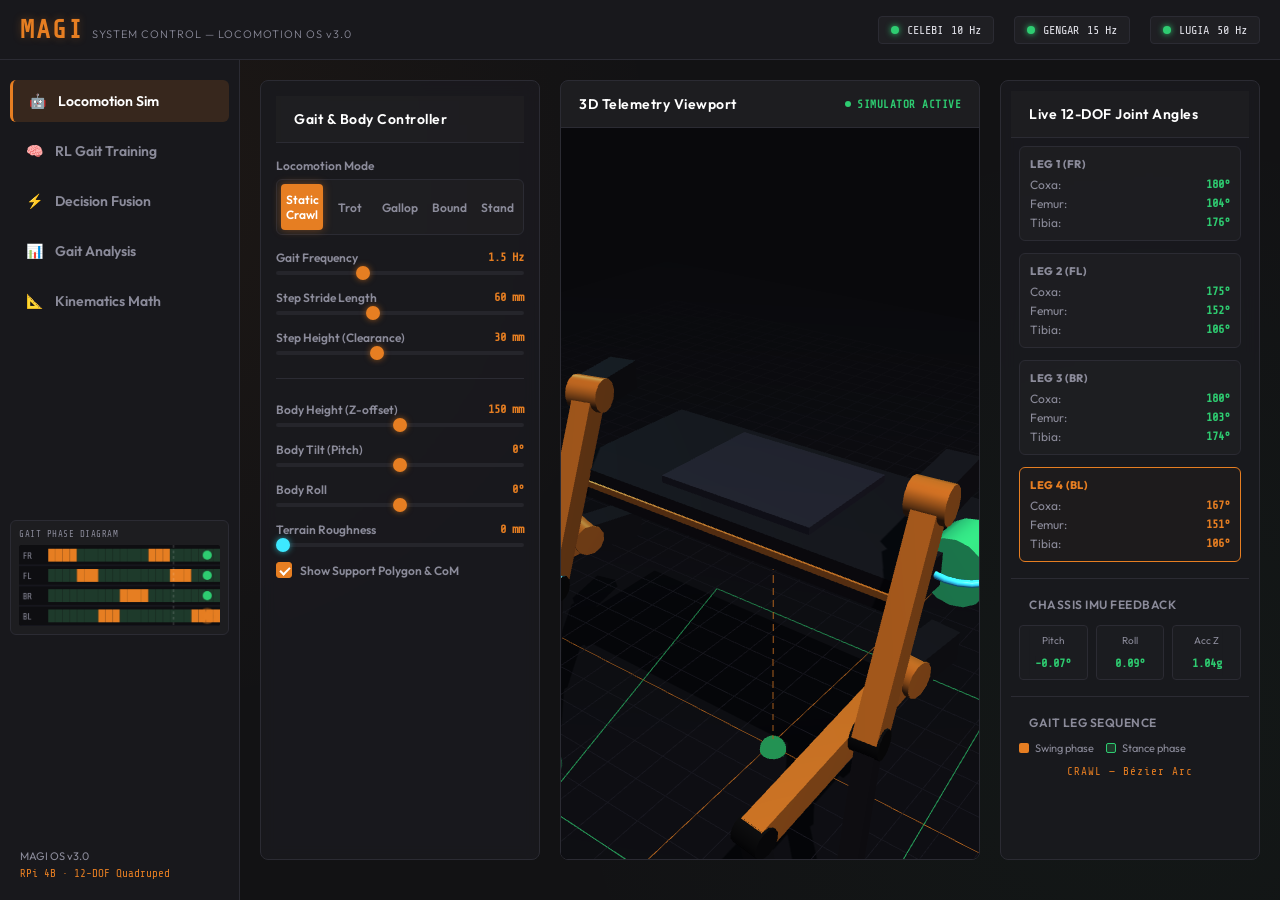
==== commit 4b1c6152: "Refactor: MAGI Architecture v2 (Celebi/Gengar/Lugia renames, READMEs, bugfixes)" ====
--- a/simulation/magi_standalone.html
+++ b/simulation/magi_standalone.html
@@ -4,7 +4,7 @@
     <meta charset="UTF-8">
     <meta name="viewport" content="width=device-width, initial-scale=1.0">
     <title>MAGI: Quadruped Locomotion & Decision Simulator</title>
-    <meta name="description" content="MAGI OS — real-time 12-DOF quadruped walking simulation with Bézier gait trajectories, reinforcement learning training, neural network policy, and MAGI-3 Caspar decision fusion.">
+    <meta name="description" content="MAGI OS — real-time 12-DOF quadruped walking simulation with Bézier gait trajectories, reinforcement learning training, neural network policy, and MAGI-3 Lugia decision fusion.">
     <style>
 /* MAGI OS Dashboard Styling - style.css */
 
@@ -2467,14 +2467,14 @@
             <span class="logo-sub">SYSTEM CONTROL — LOCOMOTION OS v3.0</span>
         </div>
         <div class="system-status">
-            <div class="status-node" id="node-melchior">
-                <span class="node-dot ok"></span> MELCHIOR <span class="node-state">10 Hz</span>
+            <div class="status-node" id="node-celebi">
+                <span class="node-dot ok"></span> CELEBI <span class="node-state">10 Hz</span>
             </div>
-            <div class="status-node" id="node-balthasar">
-                <span class="node-dot ok"></span> BALTHASAR <span class="node-state">15 Hz</span>
+            <div class="status-node" id="node-gengar">
+                <span class="node-dot ok"></span> GENGAR <span class="node-state">15 Hz</span>
             </div>
-            <div class="status-node" id="node-caspar">
-                <span class="node-dot ok"></span> CASPAR <span class="node-state">50 Hz</span>
+            <div class="status-node" id="node-lugia">
+                <span class="node-dot ok"></span> LUGIA <span class="node-state">50 Hz</span>
             </div>
         </div>
     </header>
@@ -2830,7 +2830,7 @@
                     <!-- Scenario Injector -->
                     <div class="card control-card">
                         <div class="card-header">Inject Environmental Scenarios</div>
-                        <p class="help-text">Simulate sensor signals and observe how Caspar (MAGI-3) overrides physical gait.</p>
+                        <p class="help-text">Simulate sensor signals and observe how Lugia (MAGI-3) overrides physical gait.</p>
 
                         <div class="scenario-buttons">
                             <button class="scenario-btn active" id="scen-clear" onclick="setScenario('clear')">
@@ -2851,7 +2851,7 @@
                                 <span class="scen-icon">👤</span>
                                 <div class="scen-text">
                                     <strong>Intruder in Zone</strong>
-                                    <span>Balthasar: Restricted · Melchior: Person</span>
+                                    <span>Gengar: Restricted · Celebi: Person</span>
                                 </div>
                             </button>
                             <button class="scenario-btn" id="scen-anomaly" onclick="setScenario('anomaly')">
@@ -2865,7 +2865,7 @@
                                 <span class="scen-icon">🎯</span>
                                 <div class="scen-text">
                                     <strong>Weed Target Identified</strong>
-                                    <span>Melchior: Weed 89% — TRACK</span>
+                                    <span>Celebi: Weed 89% — TRACK</span>
                                 </div>
                             </button>
                         </div>
@@ -2901,21 +2901,21 @@
                                     <div class="pipe-node-title">Sensor Hub</div>
                                     <div class="pipe-node-body" id="pipe-sensors-body">ToF: 600mm<br>GPIO Trg: False</div>
                                 </div>
-                                <div class="pipe-node" id="pipe-melchior">
-                                    <div class="pipe-node-title">Melchior (MAGI-1)</div>
-                                    <div class="pipe-node-body" id="pipe-melchior-body">No targets (0.0s)</div>
+                                <div class="pipe-node" id="pipe-celebi">
+                                    <div class="pipe-node-title">Celebi (MAGI-1)</div>
+                                    <div class="pipe-node-body" id="pipe-celebi-body">No targets (0.0s)</div>
                                 </div>
-                                <div class="pipe-node" id="pipe-balthasar">
-                                    <div class="pipe-node-title">Balthasar (MAGI-2)</div>
-                                    <div class="pipe-node-body" id="pipe-balthasar-body">Scene: normal<br>Anomaly: 0.12</div>
+                                <div class="pipe-node" id="pipe-gengar">
+                                    <div class="pipe-node-title">Gengar (MAGI-2)</div>
+                                    <div class="pipe-node-body" id="pipe-gengar-body">Scene: normal<br>Anomaly: 0.12</div>
                                 </div>
                             </div>
 
                             <div class="node-arrow">🠖</div>
 
                             <div class="node-column center-column">
-                                <div class="pipe-node fusion-active" id="pipe-caspar">
-                                    <div class="pipe-node-title">Caspar (MAGI-3)</div>
+                                <div class="pipe-node fusion-active" id="pipe-lugia">
+                                    <div class="pipe-node-title">Lugia (MAGI-3)</div>
                                     <div class="pipe-node-body">
                                         <strong>Priority Logic Evaluator</strong>
                                         <div class="rule-list">
@@ -2946,11 +2946,11 @@
                         </div>
                     </div>
 
-                    <!-- Caspar console log -->
+                    <!-- Lugia console log -->
                     <div class="card log-card">
-                        <div class="card-header">Caspar (MAGI-3) Terminal Console</div>
-                        <div class="terminal-log" id="caspar-console">
-                            <span class="log-line">[SYSTEM] Caspar Node configured. CPU affinity pinned to Core 3.</span>
+                        <div class="card-header">Lugia (MAGI-3) Terminal Console</div>
+                        <div class="terminal-log" id="lugia-console">
+                            <span class="log-line">[SYSTEM] Lugia Node configured. CPU affinity pinned to Core 3.</span>
                             <span class="log-line">[SYSTEM] Subscribed: /sensors · /detections · /scene</span>
                             <span class="log-line">[DECISION] Decision loop active. State: IDLE</span>
                         </div>
@@ -4739,9 +4739,9 @@
 
 </script>
     <script>
-/* MAGI Caspar Decision Fusion & Rule Engine - magi_fusion.js */
-
-class CasparDecisionEngine {
+/* MAGI Lugia Decision Fusion & Rule Engine - magi_fusion.js */
+
+class LugiaDecisionEngine {
     constructor(gaitController) {
         this.gaitController = gaitController;
         
@@ -4921,13 +4921,13 @@
         // Update input nodes summaries
         document.getElementById('pipe-sensors-body').innerHTML = `ToF: ${this.tof} mm<br>GPIO Trg: ${this.gpioTrigger}`;
         
-        let melchiorText = "No targets (0.0s)";
+        let celebiText = "No targets (0.0s)";
         if (this.detections.length > 0) {
-            melchiorText = this.detections.map(d => `${d.label} (${(d.confidence*100).toFixed(0)}%)`).join("<br>");
-        }
-        document.getElementById('pipe-melchior-body').innerHTML = melchiorText;
+            celebiText = this.detections.map(d => `${d.label} (${(d.confidence*100).toFixed(0)}%)`).join("<br>");
+        }
+        document.getElementById('pipe-celebi-body').innerHTML = celebiText;
         
-        document.getElementById('pipe-balthasar-body').innerHTML = `Scene: ${this.scene}<br>Anomaly: ${this.anomalyScore.toFixed(2)}`;
+        document.getElementById('pipe-gengar-body').innerHTML = `Scene: ${this.scene}<br>Anomaly: ${this.anomalyScore.toFixed(2)}`;
 
         // Update output nodes text
         let badge = document.getElementById('val-decision-badge');
@@ -4936,7 +4936,7 @@
         
         document.getElementById('val-decision-reason').innerText = this.reason;
 
-        // Highlight active rules in Caspar card
+        // Highlight active rules in Lugia card
         const rules = ["rule-1", "rule-2", "rule-3", "rule-4", "rule-5", "rule-default"];
         rules.forEach(r => {
             let el = document.getElementById(r);
@@ -5024,8 +5024,8 @@
     // 1. Main simulator
     simVisualizer  = new MagiVisualizer('canvas-container');
     gaitController = new GaitGenerator(simVisualizer);
-    decisionEngine = new CasparDecisionEngine(gaitController);
-    decisionEngine.setConsole('caspar-console');
+    decisionEngine = new LugiaDecisionEngine(gaitController);
+    decisionEngine.setConsole('lugia-console');
 
     // 2. RL Training sandbox (minimal — no CoM/poly)
     trainVisualizer = new MagiVisualizer('train-canvas-container', true);
@@ -5421,7 +5421,7 @@
     lastFrameTime = now;
 
     if (activeTab === 'simulation' || activeTab === 'fusion') {
-        // Caspar decision fusion at ~50Hz
+        // Lugia decision fusion at ~50Hz
         if (Math.random() < 0.25) decisionEngine.evaluateRules();
 
         // Tick gait and pass swing flags to visualiser
